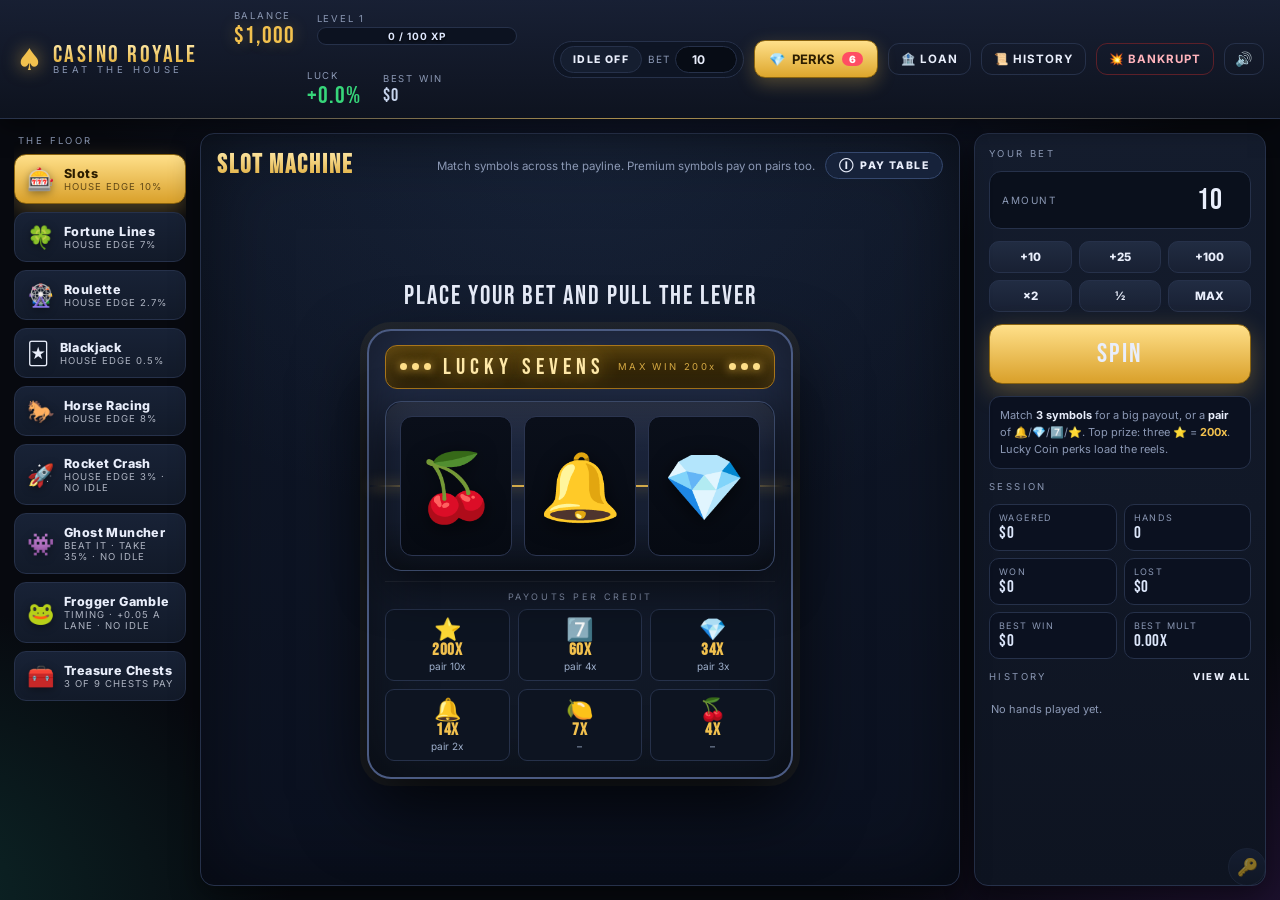
==== index.html @ 991e943c "Update index.html" ====
<!DOCTYPE html>
<html>
<meta charset="utf-8">
<title>Perchance</title>
<meta name="viewport" content="width=device-width, initial-scale=1">
<meta name="robots" content="noindex, nofollow" />

<meta name="referrer" content="no-referrer"/>
<meta id="colorSchemeMetaTagToPreventWhiteFlash75847" name="color-scheme" content="light dark"/>
<style>/*! normalize.css v3.0.3 | MIT License | github.com/necolas/normalize.css */html{font-family:sans-serif;-ms-text-size-adjust:100%;-webkit-text-size-adjust:100%}body{margin:0}article,aside,details,figcaption,figure,footer,header,hgroup,main,menu,nav,section{display:block}audio,canvas,progress,video{display:inline-block;vertical-align:baseline}audio:not([controls]){display:none;height:0}[hidden]{display:none!important}template{display:none}a{background-color:transparent}a:active,a:hover{outline:0}abbr[title]{border-bottom:1px dotted}b,strong{font-weight:700}dfn{font-style:italic}h1{font-size:2em;margin:.67em 0}mark{background:#ff0;color:#000}small{font-size:80%}sub,sup{font-size:75%;line-height:0;position:relative;vertical-align:baseline}sup{top:-.5em}sub{bottom:-.25em}img{border:0}svg:not(:root){overflow:hidden}figure{margin:1em 40px}hr{box-sizing:content-box;height:0}pre{overflow:auto}code,kbd,pre,samp{font-family:monospace,monospace;font-size:1em}button:not([disabled]),input:not([disabled]),optgroup:not([disabled]),select:not([disabled]),textarea:not([disabled]){color:inherit}button,input,optgroup,select,textarea{font:inherit;margin:0}button{overflow:visible}button,select{text-transform:none}button,html input[type=button],input[type=reset],input[type=submit]{-webkit-appearance:button;cursor:pointer}button[disabled],html input[disabled]{cursor:default}button::-moz-focus-inner,input::-moz-focus-inner{border:0;padding:0}input{line-height:normal}input[type=checkbox],input[type=radio]{box-sizing:border-box;padding:0}input[type=number]::-webkit-inner-spin-button,input[type=number]::-webkit-outer-spin-button{height:auto}input[type=search]{-webkit-appearance:textfield;box-sizing:content-box}input[type=search]::-webkit-search-cancel-button,input[type=search]::-webkit-search-decoration{-webkit-appearance:none}fieldset{border:1px solid #c0c0c0;margin:0 2px;padding:.35em .625em .75em}legend{border:0;padding:0}textarea{overflow:auto}optgroup{font-weight:700}table{border-collapse:collapse;border-spacing:0}td,th{padding:0}</style>
<script>window.PERCH={},window.PERCH.isServedOnPerchanceSubdomain=/^https:\/\/[a-z0-9]+\.perchance\.org$/.test(window.location.origin),document.__perchanceInternal={},document.__perchanceInternal.perchanceErrorString="",window.PERCH.parseNotjsData=function(text){return JSON.parse(text[0]==="{"||text[0]==="["?text:decodeURI(text))};</script>
<script>(function(){var cap=window.__consoleCapture75847={entries:[],seq:0};try{(document.__perchanceInternal=document.__perchanceInternal||{}).consoleCapture=cap}catch{}function fmt(a){try{return typeof a=="string"?a:a instanceof Error?a.message+(a.stack?`
`+String(a.stack).split(`
`).slice(1,3).join(`
`):""):JSON.stringify(a)}catch{try{return String(a)}catch{return"[unprintable]"}}}function push(kind,args){try{var s=Array.prototype.map.call(args,fmt).join(" ");cap.entries.push({n:++cap.seq,k:kind,s:s.slice(0,600)}),cap.entries.length>100&&cap.entries.shift()}catch{}}["log","warn","error"].forEach(function(k){var orig=console[k];console[k]=function(){return push(k,arguments),orig&&orig.apply(console,arguments)}}),window.addEventListener("error",function(e){push("uncaught",[(e.message||"error")+(e.filename?"  ("+e.filename.split("/").pop()+":"+e.lineno+")":"")])}),window.addEventListener("unhandledrejection",function(e){push("unhandledrejection",[e.reason&&(e.reason.message||e.reason)||"unknown"])})})();</script>
<script>PERCH.withExportDebug83748=!0,window.location.hash.includes("__withExportDebug83748")&&(PERCH.withExportDebug83748=!1);</script>
<script>{const PERCH=window.PERCH;if(window.addEventListener("load",function(){PERCH.windowOnLoadAlreadyFired=!0}),PERCH.ignorePerchanceErrors=!1,window.generatorName="casino-royale",window.generatorPublicId="11700a0b86f68c24997cf5c320e69676",window.generatorLastEditTime=+"1789365227753",window.generatorIsUnsaved=!1,PERCH.parentWindow=window.parent,PERCH.parentWindow||(PERCH.parentWindow={postMessage:function(){}}),PERCH.parentDataReloadMarkerKey=`__perchanceInternal_parentDataReload_${window.generatorName}`,PERCH.storeParentDataReloadMarker=function(){try{return sessionStorage.setItem(PERCH.parentDataReloadMarkerKey,String(Date.now())),sessionStorage.getItem(PERCH.parentDataReloadMarkerKey)!==null}catch(error){return console.warn("Unable to persist Perchance's parent-data reload mode in sessionStorage.",error),!1}},PERCH.hasParentDataReloadMarker=function(){try{return sessionStorage.getItem(PERCH.parentDataReloadMarkerKey)!==null}catch(error){return console.warn("Unable to read Perchance's parent-data reload mode from sessionStorage.",error),!1}},PERCH.clearParentDataReloadMarker=function(){try{sessionStorage.removeItem(PERCH.parentDataReloadMarkerKey)}catch(error){console.warn("Unable to clear Perchance's parent-data reload mode from sessionStorage.",error)}},PERCH.isAgentVessel=new URLSearchParams(window.location.search).get("__agentVessel")==="1",PERCH.isAgentVessel){try{document.documentElement.style.background="#000"}catch{}try{window.moduleSpace=window.moduleSpace||{}}catch{}}let parentDataRequestedByUrl=new URLSearchParams(window.location.search).getAll("__initWithDataFromParentWindow").some(value=>/^[1-9]/.test(value)),navigationEntry=typeof performance.getEntriesByType=="function"?performance.getEntriesByType("navigation")[0]:null,isReloadNavigation=navigationEntry?navigationEntry.type==="reload":!!(performance.navigation&&performance.navigation.type===1),parentDataRequestedByReload=!parentDataRequestedByUrl&&isReloadNavigation&&PERCH.hasParentDataReloadMarker();PERCH.initWithDataFromParentWindow=parentDataRequestedByUrl||parentDataRequestedByReload,PERCH.parentDataReloadMarkerWasStored=parentDataRequestedByUrl?PERCH.storeParentDataReloadMarker():parentDataRequestedByReload,!PERCH.initWithDataFromParentWindow&&!PERCH.isAgentVessel&&PERCH.clearParentDataReloadMarker()}</script>
<script>PERCH.src=function(){const PERCH2=window.PERCH,CDN_BASE="https://user.uploads.dev/file/",KEY_REGEX=/^[0-9a-f]{32}\.[a-z0-9]{1,20}$/,state={manifest:{},hasPending:!1,shimsInstalled:!1,importMapInjected:!1};let pendingRequestCounter=0;const pendingWaiters=new Map;function swContainer(){return"serviceWorker"in navigator?navigator.serviceWorker:null}function swController(){const c=swContainer();return c?c.controller:null}function resolveSrcPath(urlish){if(!urlish)return null;let url;try{url=new URL(String(urlish),document.baseURI)}catch{return null}if(url.origin!=="https://perchance.org"&&url.origin!==window.location.origin||!url.pathname.startsWith("/src/")||url.pathname.length<=5)return null;try{return decodeURIComponent(url.pathname.slice(5))}catch{return null}}function cdnUrlFor(path){const entry=state.manifest[path];return entry&&typeof entry.key=="string"&&KEY_REGEX.test(entry.key)?CDN_BASE+entry.key:null}function shimRewrite(urlish){if(swController())return null;const path=resolveSrcPath(urlish);return path?cdnUrlFor(path):null}function pushStateToSw(){const controller=swController();if(controller)try{controller.postMessage({__perchanceSrc:!0,type:"state",manifest:state.manifest,hasPending:state.hasPending})}catch{}}swContainer()&&swContainer().addEventListener("message",async function(event){const data=event.data;if(!(!data||data.__perchanceSrc!==!0||!event.ports||!event.ports[0])){if(data.type==="src-state-request")srcDbg("stateReq",{hp:state.hasPending,n:Object.keys(state.manifest).length}),event.ports[0].postMessage({manifest:state.manifest,hasPending:state.hasPending});else if(data.type==="src-file-request"){srcDbg("fileReq",{path:String(data.path).slice(0,30),hp:state.hasPending});const answer=await requestPendingFileFromEditor(data.path);answer&&answer.found&&answer.buffer instanceof ArrayBuffer?event.ports[0].postMessage({found:!0,body:answer.buffer},[answer.buffer]):event.ports[0].postMessage({found:!1,deleted:!!(answer&&answer.deleted)})}}});function requestPendingFileFromEditor(path){return!state.hasPending||!PERCH2.isServedOnPerchanceSubdomain?Promise.resolve(null):new Promise(function(resolve){const requestId=++pendingRequestCounter;pendingWaiters.set(requestId,resolve),setTimeout(function(){pendingWaiters.has(requestId)&&(pendingWaiters.delete(requestId),resolve(null))},4500),PERCH2.parentWindow.postMessage({type:"srcPendingFileRequest",requestId,path},"https://perchance.org")})}window.addEventListener("message",function(e){if(e.source!==PERCH2.parentWindow||e.origin!=="https://perchance.org"||!e.data||e.data.type!=="srcPendingFileResponse")return;const waiter=pendingWaiters.get(e.data.requestId);waiter&&(pendingWaiters.delete(e.data.requestId),waiter(e.data))});function injectImportMap(){if(!(state.importMapInjected||!Object.keys(state.manifest).length))try{const imports={};for(const path of Object.keys(state.manifest)){const cdn=cdnUrlFor(path);cdn&&(imports["src/"+path]=cdn,imports[new URL("src/"+path,document.baseURI).href]=cdn,imports[window.location.origin+"/src/"+path]=cdn)}const script=document.createElement("script");script.type="importmap",script.textContent=JSON.stringify({imports}),(document.head||document.documentElement).appendChild(script),state.importMapInjected=!0}catch(e){console.warn("src import map injection failed:",e)}}function installShims(){if(state.shimsInstalled)return;state.shimsInstalled=!0;const originalFetch=window.fetch;window.fetch=function(input,init){try{const url=typeof input=="string"||input instanceof URL?String(input):input&&input.url,rewritten=shimRewrite(url);rewritten&&(input=typeof input=="string"||input instanceof URL?rewritten:new Request(rewritten,input))}catch{}return originalFetch.call(this,input,init)};const originalXhrOpen=XMLHttpRequest.prototype.open;XMLHttpRequest.prototype.open=function(method,url){try{const rewritten=shimRewrite(url);rewritten&&(arguments[1]=rewritten)}catch{}return originalXhrOpen.apply(this,arguments)};const urlProps=[[window.HTMLScriptElement,"src"],[window.HTMLImageElement,"src"],[window.HTMLLinkElement,"href"],[window.HTMLMediaElement,"src"],[window.HTMLSourceElement,"src"],[window.HTMLTrackElement,"src"]];for(const[Ctor,prop]of urlProps)if(Ctor)try{const desc=Object.getOwnPropertyDescriptor(Ctor.prototype,prop);if(!desc||!desc.set)continue;Object.defineProperty(Ctor.prototype,prop,{get:desc.get,set:function(value){try{const rewritten=shimRewrite(value);rewritten&&(value=rewritten)}catch{}return desc.set.call(this,value)},configurable:!0,enumerable:desc.enumerable})}catch{}const originalSetAttribute=Element.prototype.setAttribute;Element.prototype.setAttribute=function(name,value){try{const lower=String(name).toLowerCase();if(lower==="src"||lower==="href"||lower==="srcset"){const rewritten=shimRewrite(value);rewritten&&(value=rewritten)}}catch{}return originalSetAttribute.call(this,name,value)}}function rewriteTreeIfNoSw(rootEl){if(!(!rootEl||swController())&&Object.keys(state.manifest).length)try{for(const el of rootEl.querySelectorAll("[src], [href]"))for(const attrName of["src","href"]){const value=el.getAttribute(attrName);if(!value)continue;const path=resolveSrcPath(value);if(!path)continue;const cdn=cdnUrlFor(path);cdn&&el.setAttribute(attrName,cdn)}}catch(e){console.warn("src attribute rewrite failed:",e)}}let registrationPromise=null;function ensureServiceWorker(timeoutMs){if(!swContainer()||!PERCH2.isServedOnPerchanceSubdomain)return Promise.resolve(!1);if(swController())return pushStateToSw(),Promise.resolve(!0);if(!registrationPromise){const tryRegister=function(attempt){return navigator.serviceWorker.register(window.location.origin+"/lib/serviceWorker.js",{scope:window.location.origin+"/"}).catch(function(e){return console.warn("src service worker registration failed (attempt "+(attempt+1)+"):",e),attempt>=4?(registrationPromise=null,null):new Promise(function(r){setTimeout(r,500*Math.pow(2,attempt))}).then(function(){return tryRegister(attempt+1)})})};registrationPromise=tryRegister(0)}return new Promise(function(resolve){let done=!1;const finish=function(ok){done||(done=!0,ok?pushStateToSw():scheduleReloadForSwControlIfNeeded(),resolve(ok))};setTimeout(function(){finish(!!swController())},timeoutMs||2500),navigator.serviceWorker.addEventListener("controllerchange",function(){finish(!!swController())}),registrationPromise.then(function(registration){if(!registration)return finish(!1);swController()&&finish(!0)})})}function scheduleReloadForSwControlIfNeeded(){!state.hasPending||!swContainer()||navigator.serviceWorker.ready.then(function(registration){setTimeout(function(){if(!(!registration||!registration.active||swController()||!state.hasPending)){try{if(sessionStorage.__srcSwCtrlReloadDone==="1")return;sessionStorage.__srcSwCtrlReloadDone="1"}catch{return}window.location.reload()}},1500)}).catch(function(){})}function srcDbg(k,v){try{const pi=document.__perchanceInternal=document.__perchanceInternal||{};(pi.srcTrace=pi.srcTrace||[]).push([k,v,Date.now()%1e5]),pi.srcTrace.length>30&&pi.srcTrace.shift()}catch{}}function setState(manifest,hasPending){srcDbg("setState",{hp:hasPending===!0,n:Object.keys(manifest||{}).length,ctrl:!!swController()}),state.manifest=manifest&&typeof manifest=="object"&&!Array.isArray(manifest)?manifest:{},state.hasPending=hasPending===!0,pushStateToSw()}function isActive(){return Object.keys(state.manifest).length>0||state.hasPending}return{setState,isActive,resolveSrcPath,ensureServiceWorker,installShims,injectImportMap,rewriteTreeIfNoSw,pushStateToSw}}();</script>
<script>try{window.localStorage.testIfWeCanReadLocalStorageWithoutDOMError}catch{console.debug("localStorage is disallowed. Adding a 'dummy' polyfill."),Object.defineProperty(window,"localStorage",{value:new Proxy({},{set:(t,k,v)=>t[k]=String(v)})})}</script>
<script>{let inIframe2=function(){try{return window.self!==window.top}catch{return!0}};var inIframe=inIframe2;let localToken="LOCAL";navigator.webdriver&&window.location.href.includes("allow_direct_iframe_view")&&(localToken="LOCAL"),!inIframe2()&&localToken!=="LOCAL"&&(window.location.href="https://perchance.org/casino-royale"+window.location.search)}</script>
<script>Array.prototype.at||(Array.prototype.at=function(relativeIndex){let i=relativeIndex>=0?relativeIndex:this.length+relativeIndex;return this[i]});</script>
<script>{let needsFix=!1;if(console.debug({toString:function(){return needsFix=!0,""}}),needsFix){let createProtectiveProxy2=function(obj){return typeof obj!="object"||obj===null?obj:new Proxy(obj,{get:function(target,prop){if(!(prop==="toString"||prop===Symbol.toPrimitive))return target[prop]}})};var createProtectiveProxy=createProtectiveProxy2;["log","warn","debug","error"].forEach(function(method){const original=console[method].bind(console);console[method]=function(...args){for(let i=0;i<args.length;i++)args[i]=createProtectiveProxy2(args[i]);original(...args)}}),console.debug("Fixed safari log/toString bug.")}}</script>
<script>if(window.location.host.endsWith(".perchance.org")){const enableBlocking=Date.now()-window.generatorLastEditTime>3e5;let spamHostnames=[];setTimeout(async()=>{spamHostnames=await fetch("https://perchance.org/api/securityData").then(r=>r.json()).then(data=>data.spamHostnames)},1e3*5),document.addEventListener("click",function(e){if(enableBlocking)try{const anchor=e.target.closest("a");if(anchor){const clickedHostname=new URL(anchor.getAttribute("href")).hostname;spamHostnames.some(h=>clickedHostname===h||clickedHostname.endsWith("."+h))&&e.preventDefault()}}catch{}})}</script>
<style>html{margin:0;padding:0;width:100%;height:100%;box-sizing:border-box}*,*:before,*:after{box-sizing:inherit}body{margin:0;padding:0;text-align:center}hidden{position:fixed;top:-14000px;left:-14000px}body ul,body ol{text-align:left}</style>
<script id="preloaded-generator-data" type="notjs">{"name":"casino-royale","modelText":"$meta\n  title = Casino Royale — Slots, Roulette, Blackjack, Horses, Crash, Arcade, Frogger & Chests\n  description = Start with 1000 dollars and try to beat the house across nine machines: slot machines, roulette, blackjack, horse racing, rocket crash, an arcade maze where skill pays off, a frog who has to judge real traffic one lane at a time, and a nine-chest treasure gamble. Level up, buy stacking perks, toggle idle auto-play, take a 1-hour loan when you go broke, or hit BANKRUPT to see the full story of your run.\n  image = https://user.uploads.dev/file/d2bbf4745d7c2d084a482e69bdb94700.jpg\n  tags = casino, gambling, slots, roulette, blackjack, horse racing, crash, arcade, pac-man, frogger, timing, treasure chest, idle, incremental, perks, leveling, game\n  header\n    mode = minimal\n\n// ---- tunables (the JS reads these off root) ----\nstartingMoney = 1000\nloanMinutes = 60\nloanInterest = 0.25\nloanBase = 1200\nloanPerLevel = 250\nidleDefaultBet = 10\nidleXpMult = 3\nfroggerBlockSec = 1.8\nxpBase = 100\nxpRate = 0.1\n// XP needed for level L is xpBase * L^xpExp, then multiplied by xpTierSpike once for\n// every completed block of xpTierSize levels. So levelling is smooth inside a tier and\n// then hits a hard wall at the start of each new tier (levels 11, 21, 31, ... with the\n// defaults, where the requirement doubles) -- milestone walls that stop the run-away\n// level snowball you get from a big bankroll and big bets.\nxpExp = 1.3\nxpTierSize = 10\nxpTierSpike = 2\nlevelLuck = 0.002\nlevelReward = 50\n\n// treasure chest payouts. Nine chests: four pay (chestHigh/chestGem/chestMid/\n// chestLow), one is a Lucky Star that grants a second pick, four are traps.\n// The star is worth the average chest, so the table returns\n// (high + gem + mid + low) * (9/8) / 9. Defaults: (10+3+2+1) -> 200%.\nchestHigh = 10\nchestGem = 3\nchestMid = 2\nchestLow = 1\n\n// roulette table limit: the most you may stake on one spin is\n// rouletteMaxBetBase * level^rouletteMaxBetExp, so your limit widens as you level.\n// Defaults: level 1 -> $400, level 10 -> ~$8.9k, level 30 -> ~$39k, level 60 -> ~$100k.\nrouletteMaxBetBase = 400\nrouletteMaxBetExp = 1.35\n\n// ---- flavour text ----\nwinFlavor\n  The house is feeling generous.\n  Chips rain down on the felt.\n  The pit boss glares at you.\n  Beginner's luck. Probably.\n  Somewhere, a whale is jealous.\n  You hear the faint clink of coins.\n  The odds blinked first.\n\nloseFlavor\n  The house collects. Again.\n  So close. So very close.\n  The dealer does not smile.\n  The felt drinks your chips.\n  Variance is a cruel mistress.\n  Maybe the next one.\n\nbankruptFlavor\n  The cage is empty. You are out of chips.\n  Down to the felt.\n  The lights feel a little dimmer now.\n  Every gambler meets the floor eventually.\n\nloanFlavor\n  The man in the suit smiles. That's never good.\n  Money now. Consequences later.\n  A clock starts ticking somewhere.\n  The house extends a very sharp hand.\n\nreportJokes\n  The carpet has a permanent impression of your shoes.\n  The cocktail waitress started charging you rent.\n  Somewhere, a mathematician is quietly weeping at your technique.\n  You have officially spent more time here than at your job.\n  The ATM knows you by first name now.\n  You are one hot streak away from a comeback. Statistically, you are also one hot streak away from a bus ticket home.\n  The house would like to offer you a loyalty card. And a therapist.\n  A security guard has started referring to you as \"the regular\".\n  Your chair has been declared a historical landmark.\n  The slot machine dedicated a small plaque to you.\n  You have contributed generously to the house's new fountain.\n  Free drinks remain free. Everything else did not.\n  The dealer has begun finishing your sentences.\n  You have discovered the true meaning of \"one more spin\".\n  Your bank called. Just to check you are still alive.\n  Somewhere a casino executive just bought a boat. You helped.\n  The reels dream about you. Not fondly.\n\nhorseNames\n  Thunderbolt\n  Night Rambler\n  Lucky Star\n  Iron Hoof\n  Velvet Thunder\n  Dust Devil\n  Copper Cannon\n  Silver Sleet\n  Bishop's Bet\n  All In Alice\n  Double Down\n  Last Chip\n  Rocket Fuel\n  House Special\n  Second Loan\n  Neigh-Sayer\n  Gold Karat\n  Margin Call\n  Quick Silver\n  Bold Gambit\n  Lucky Ace\n  Red Streak\n  Blue Chip\n  Dark Horse\n  Fast Lane\n  Royal Flush\n  Wild Card\n","outputTemplate":"\u003clink rel=\"preconnect\" href=\"https://fonts.googleapis.com\">\n\u003clink rel=\"preconnect\" href=\"https://fonts.gstatic.com\" crossorigin>\n\u003clink href=\"https://fonts.googleapis.com/css2?family=Bebas+Neue&family=Inter:wght@400;500;600;700;900&display=swap\" rel=\"stylesheet\">\n\u003clink rel=\"stylesheet\" href=\"styles.css\">\n\n\u003cdiv id=\"app\">\n  \u003cheader id=\"topbar\">\n    \u003cdiv class=\"brand\">\n      \u003cspan class=\"brand-suit\">&#9824;\u003c/span>\n      \u003cdiv class=\"brand-text\">\n        \u003cdiv class=\"brand-name\">CASINO ROYALE\u003c/div>\n        \u003cdiv class=\"brand-sub\">beat the house\u003c/div>\n      \u003c/div>\n    \u003c/div>\n\n    \u003cdiv class=\"tstats\">\n      \u003cdiv class=\"tstat\">\n        \u003cdiv class=\"tstat-label\">Balance\u003c/div>\n        \u003cdiv class=\"tstat-value money\" id=\"moneyEl\">0\u003c/div>\n      \u003c/div>\n      \u003cdiv class=\"tstat wide\">\n        \u003cdiv class=\"tstat-label\">Level \u003cspan id=\"levelEl\">1\u003c/span>\u003cspan class=\"tier-tag\" id=\"tierEl\" hidden>\u003c/span>\u003c/div>\n        \u003cdiv class=\"xpbar\">\u003cdiv class=\"xpfill\" id=\"xpFillEl\">\u003c/div>\u003cspan class=\"xptext\" id=\"xpTextEl\">0 / 0\u003c/span>\u003c/div>\n      \u003c/div>\n      \u003cdiv class=\"tstat\">\n        \u003cdiv class=\"tstat-label\">Luck\u003c/div>\n        \u003cdiv class=\"tstat-value luck\" id=\"luckEl\">+0.0%\u003c/div>\n      \u003c/div>\n      \u003cdiv class=\"tstat\">\n        \u003cdiv class=\"tstat-label\">Best Win\u003c/div>\n        \u003cdiv class=\"tstat-value small\" id=\"bestWinEl\">0\u003c/div>\n      \u003c/div>\n    \u003c/div>\n\n    \u003cdiv class=\"ttools\">\n      \u003cdiv class=\"idlebox\" id=\"idleBox\">\n        \u003cbutton id=\"idleToggleBtn\" class=\"pill\" type=\"button\">IDLE OFF\u003c/button>\n        \u003clabel class=\"idlebet\">\n          \u003cspan>Bet\u003c/span>\n          \u003cinput id=\"idleBetInput\" type=\"number\" min=\"1\" step=\"1\" value=\"10\">\n        \u003c/label>\n      \u003c/div>\n      \u003cbutton id=\"perkShopBtn\" class=\"btn gold shopbtn\" type=\"button\">\n        \u003cspan class=\"shopicon\">&#128142;\u003c/span> PERKS \u003cspan class=\"badge\" id=\"perkBadge\">0\u003c/span>\n      \u003c/button>\n      \u003cbutton id=\"loanBtn\" class=\"btn ghost toolbtn\" type=\"button\">&#127974; LOAN\u003c/button>\n      \u003cbutton id=\"historyBtn\" class=\"btn ghost toolbtn\" type=\"button\">&#128220; HISTORY\u003c/button>\n      \u003cbutton id=\"bankruptBtn\" class=\"btn ghost toolbtn danger\" type=\"button\">&#128165; BANKRUPT\u003c/button>\n      \u003cbutton id=\"soundBtn\" class=\"btn ghost toolbtn soundbtn\" type=\"button\" title=\"Sound on\" aria-label=\"Mute sound\">&#128266;\u003c/button>\n    \u003c/div>\n  \u003c/header>\n\n  \u003cdiv id=\"loanBar\" class=\"loanbar\" hidden>\n    \u003cdiv class=\"loan-left\">\n      \u003cspan class=\"loan-tag\">LOAN\u003c/span>\n      \u003cspan id=\"loanText\">repay\u003c/span>\n    \u003c/div>\n    \u003cdiv class=\"loan-right\">\n      \u003cspan class=\"loan-clock\" id=\"loanClock\">60:00\u003c/span>\n      \u003cdiv class=\"loan-progress\">\u003cdiv class=\"loan-fill\" id=\"loanFill\">\u003c/div>\u003c/div>\n    \u003c/div>\n  \u003c/div>\n\n  \u003cmain id=\"layout\">\n    \u003cnav id=\"machineNav\" aria-label=\"Machines\">\u003c/nav>\n    \u003csection id=\"stage\">\u003c/section>\n    \u003caside id=\"betPanel\">\u003c/aside>\n  \u003c/main>\n\u003c/div>\n\n\u003cdiv id=\"cheatBox\">\n  \u003cdiv id=\"cheatPanel\" class=\"cheat-panel\" hidden>\n    \u003cinput id=\"cheatInput\" class=\"cheat-input\" type=\"text\" placeholder=\"enter code…\" autocomplete=\"off\" spellcheck=\"false\">\n  \u003c/div>\n  \u003cbutton id=\"cheatBtn\" class=\"cheat-btn\" type=\"button\" title=\"Code entry\" aria-label=\"Enter a code\">&#128273;\u003c/button>\n\u003c/div>\n\n\u003cdiv id=\"toastLayer\">\u003c/div>\n\u003cdiv id=\"fxLayer\">\u003c/div>\n\u003cdiv id=\"modalLayer\" hidden>\u003c/div>\n\n\u003cscript type=\"module\" src=\"main.js\">\u003c/script>\n","imports":[],"isPrivate":false,"srcManifest":{"perks.js":{"key":"fa201db70ac49cd870e737ed3491d37d.js","size":3651},"games/index.js":{"key":"06cd72242eb982a49e82d881baee2cdc.js","size":508},"games/slots-multi-math.js":{"key":"ef4f1d80fefbaa13a1adce3e85a0cc27.js","size":5651},"audio.js":{"key":"b402fc7b5f1e763c9b38a54ca4252e5e.js","size":10018},"styles.css":{"key":"2a6d95f7145b16a0957a69d37b2dad93.css","size":75532},"state.js":{"key":"eedeb7e04cd11bd455f259057ecb9a0e.js","size":9955},"ui.js":{"key":"81c5a134edf31d3c526931b0859112e5.js","size":8680},"games/common.js":{"key":"60f96b60b45117f3cd66590cfa065374.js","size":4138},"games/slots.js":{"key":"8ad58a45ed75c023e882cbf02d5618a4.js","size":15270},"games/roulette.js":{"key":"d4df0dbb6715d364824cbd16a858531c.js","size":25103},"games/blackjack.js":{"key":"fd9ed693d63e65202e707a36f941296d.js","size":18393},"games/horse.js":{"key":"2d176f4f83da165f872460d2fa33e8cf.js","size":16151},"games/crash.js":{"key":"a503673d10025d5f9150a950e96e0d08.js","size":13344},"main.js":{"key":"dca501c68e1ca767a2960bd516835ada.js","size":50951},"README.md":{"key":"4e5d08c5891056fe850585a42d88da3b.txt","size":48837},"games/slots-multi.js":{"key":"952733aca7d474b137c0da02609fee7d.js","size":28312},"games/arcade.js":{"key":"50bfb28175842f7b3db02e8db5df5118.js","size":35657},"games/chest.js":{"key":"f650a806c69ccf04c615180099494225.js","size":13134},"games/frogger-math.js":{"key":"8193688741d7e91f36f72ae516008197.js","size":11575},"games/frogger.js":{"key":"9f61a464e3d64b139a3c61a93f10a2a8.js","size":42098},"games/infocard.js":{"key":"a9aa2f4df7aac8b1ff818915f6c23cf1.js","size":4338}}}</script>
<script id="imported-generators" type="notjs">[]</script>
<script id="imported-generator-names" type="notjs">[]</script>
<script id="this-html-server-render-time" type="notjs">1789365269782</script>
<meta id="perch-embed-flags" data-nlp-preload="0">
<script>{function getNlpCompromiseSourceText(){let sourceScript=document.getElementById(nlpCompromiseSourceScriptId);if(sourceScript){let sourceText2=decodeURIComponent(sourceScript.textContent);return sourceScript.textContent="",sourceScript.remove(),sourceText2}if(preloadedNlpSourceText!==null)return preloadedNlpSourceText;let xhr=new XMLHttpRequest;if(xhr.open("GET",nlpCompromiseLibUrl,!1),xhr.send(),xhr.status!==200)throw new Error(`Failed to load the language library needed by this modifier (HTTP ${xhr.status}) - check your network connection and try again.`);return xhr.responseText}function ensureNlpCompromiseLoaded(){if(loadedNlpCompromise)return loadedNlpCompromise;let previousWindowNlp=window.nlp,shouldRestorePreviousWindowNlp=previousWindowNlp!==void 0;try{let sourceText=getNlpCompromiseSourceText();return eval(sourceText+`
//# sourceURL=https://perchance.org/lib/compromise-11.12.4.min.js`),loadedNlpCompromise=window.nlp,PERCH.nlpCompromise=loadedNlpCompromise,preloadedNlpSourceText=null,loadedNlpCompromise}finally{shouldRestorePreviousWindowNlp?window.nlp=previousWindowNlp:delete window.nlp}}const PERCH=window.PERCH,nlpCompromiseSourceScriptId="perch-lazy-lib-compromise-11-12-4-source",nlpCompromiseLibUrl="https://perchance.org/lib/compromise-11.12.4.min.js";let loadedNlpCompromise,preloadedNlpSourceText=null;PERCH.nlpCompromise=function(...args){return ensureNlpCompromiseLoaded()(...args)},window.addEventListener("load",function(){let flagsEl=document.getElementById("perch-embed-flags");!flagsEl||flagsEl.getAttribute("data-nlp-preload")!=="1"||loadedNlpCompromise||document.getElementById(nlpCompromiseSourceScriptId)||setTimeout(function(){loadedNlpCompromise||preloadedNlpSourceText!==null||fetch(nlpCompromiseLibUrl).then(r=>r.ok?r.text():null).then(function(text){text&&!loadedNlpCompromise&&(preloadedNlpSourceText=text)}).catch(function(){})},250)})}</script>
<script>PERCH.AvsAnSimple=function(root){var dict="2h.#2.a;i;&1.N;*4.a;e;i;o;/9.a;e;h1.o.i;l1./;n1.o.o;r1.e.s1./;01.8;12.1a;01.0;12.8;9;2.31.7;4.5.6.7.8.9.8a;0a.0;1;2;3;4;5;6;7;8;9;11; .22; .–.31; .42; .–.55; .,.h.k.m.62; .k.72; .–.82; .,.92; .–.8;<2.m1.d;o;=1.=1.E;@;A6;A1;A1.S;i1;r1;o.m1;a1;r1; .n1;d1;a1;l1;u1;c1.i1.a1.n;s1;t1;u1;r1;i1;a1;s.t1;h1;l1;e1;t1;e1.s;B2.h2.a1.i1;r1;a.á;o1.r1.d1. ;C3.a1.i1.s1.s.h4.a2.i1.s1;e.o1.i;l1.á;r1.o1.í;u2.i;r1.r1.a;o1.n1.g1.j;D7.a1.o1.q;i2.n1.a1.s;o1.t;u1.a1.l1.c;á1. ;ò;ù;ư;E7;U1;R.b1;o1;l1;i.m1;p1;e1;z.n1;a1;m.s1;p5.a1.c;e;h;o;r;u1.l1;o.w1;i.F11. ;,;.;/;0;1;2;3;4;5;6;71.0.8;9;Ae;B.C.D.F.I2.L.R.K.L.M.N.P.Q.R.S.T.B;C1;M.D;E2.C;I;F1;r.H;I3.A1;T.R1. ;U;J;L3.C;N;P;M;O1. ;P1;..R2.A1. ;S;S;T1;S.U2.,;.;X;Y1;V.c;f1.o.h;σ;G7.e1.r1.n1.e;h1.a3.e;i;o;i1.a1.n1.g;o2.f1. ;t1.t1. ;r1.i1.a;w1.a1.r1.r;ú;Hs. ;&;,;.2;A.I.1;2;3;5;7;B1;P.C;D;F;G;H1;I.I6;C.G.N.P.S1.D;T.K1.9;L;M1;..N;O2. ;V;P;R1;T.S1.F.T;V;e2.i1.r;r1.r1.n;o2.n6;d.e1.s;g.k.o2;l.r1;i1.f;v.u1.r;I3;I2;*.I.n1;d1;e1;p1;e1;n1;d2;e1;n1;c1;i.ê.s1;l1;a1;n1;d1;s.J1.i1.a1.o;Ly. ;,;.;1;2;3;4;8;A3. ;P;X;B;C;D;E2. ;D;F1;T.G;H1.D.I1.R;L;M;N;P;R;S1;m.T;U1. ;V1;C.W1.T;Z;^;a1.o1.i1.g;o1.c1.h1.a1;b.p;u1.s1.h1;o.ộ;M15. ;&;,;.1;A1;.1;S./;1;2;3;4;5;6;7;8;Ai;B.C.D.F.G.J.L.M.N.P.R.S.T.V.W.X.Y.Z.B1;S1;T.C;D;E3.P1;S.W;n;F;G;H;I4. ;5;6;T1;M.K;L;M;N;O1.U;P;Q;R;S;T1;R.U2. ;V;V;X;b1.u1.m;f;h;o2.D1.e.U1;..p1.3;s1.c;Ny. ;+;.1.E.4;7;8;:;A3.A1;F.I;S1.L;B;C;D;E3.A;H;S1. ;F1;U.G;H;I7.C.D1. ;K.L.N.O.S.K;L;M1;M.N2.R;T;P1.O1.V1./1.B;R2;J.T.S1;W.T1;L1.D.U1.S;V;W2.A;O1.H;X;Y3.C1.L;P;U;a1.s1.a1.n;t1.h;v;²;×;O5;N1;E.l1;v.n2;c1.e.e1.i;o1;p.u1;i.P1.h2.i1.a;o2.b2;i.o.i;Q1.i1.n1.g1.x;Rz. ;&;,;.1;J./;1;4;6;A3. ;.;F1;T.B1;R.C;D;E3. ;S1.P;U;F;G;H1.S;I2.A;C1. ;J;K;L1;P.M5;1.2.3.5.6.N;O2.H;T2;A.O.P;Q;R1;F.S4;,...?.T.T;U4;B.M.N.S.V;X;c;f1;M1...h2.A;B;ò;S11. ;&;,;.4.E;M;O;T1..3.B;D;M;1;3;4;5;6;8;9;A3. ;8;S2;E.I.B;C3.A1. ;R2.A.U.T;D;E6. ;5;C3;A.O.R.I1.F.O;U;F3;&.H.O1.S.G1;D.H3.2;3;L;I2. ;S1.O.K2.I.Y.L3;A2. ;.;I1. ;O.M3;A1. ;I.U1.R.N5.A.C3.A.B.C.E.F.O.O5. ;A1.I;E;S1;U.V;P7;A7;A.C.D.M.N.R.S.E1. ;I4;C.D.N.R.L1;O.O.U.Y.Q1. ;R;S1;W.T9.A1. ;C;D;F;I;L;M;S;V;U7.B.L.M.N.P.R.S.V;W1.R;X1.M;h1.i1.g1.a1.o;p1.i1.o1;n.t2.B;i1.c1.i;T4.a2.i2.g1.a.s1.c;v1.e1.s;e1.a1.m1.p;u1.i2.l;r;à;Um..1.N1..1.C;/1.1;11. .21.1;L1.T;M1.N;N4.C1.L;D2. .P.K;R1. .a;b2;a.i.d;g1.l;i1.g.l2;i.y.m;no. ;a1.n.b;c;d;e1;s.f;g;h;i2.d;n;j;k;l;m;n;o;p;q;r;s;t;u;v;w;p;r3;a.e.u1.k;s3. ;h;t1;r.t4.h;n;r;t;x;z;í;W2.P1.:4.A1.F;I2.B;N1.H.O1.V;R1.F1.C2.N.U.i1.k1.i1.E1.l1.i;X7;a.e.h.i.o.u.y.Y3.e1.t1.h;p;s;[5.A;E;I;a;e;_2._1.i;e;`3.a;e;i;a7; .m1;a1;r1. .n1;d2; .ě.p1;r1;t.r1;t1;í.u1;s1;s1;i1. .v1;u1;t.d3.a1.s1. ;e2.m1. ;r1. ;i2.c1.h1. ;e1.s1.e2.m;r;e8;c1;o1;n1;o1;m1;i1;a.e1;w.l1;i1;t1;e1;i.m1;p1;e1;z.n1;t1;e1;n1;d.s2;a1. .t4;a1; .e1; .i1;m1;a1;r.r1;u1.t.u1.p1. ;w.f3. ;M;y1.i;h9. ;,;.;C;a1.u1.t1;b.e2.i1.r1;a.r1.m1.a1.n;o4.m2.a1; .m;n8; .b.d.e3; .d.y.g.i.k.v.r1.s1. ;u1.r;r1. ;t1;t1;p1;:.i6;b1;n.e1;r.n2;f2;l1;u1;ê.o1;a.s1;t1;a1;l1;a.r1; .s1; .u.k1.u1. ;l3.c1.d;s1. ;v1.a;ma. ;,;R;b1.a.e1.i1.n;f;p;t1.a.u1.l1.t1.i1.c1.a1.m1.p1.i;×;n6. ;V;W;d1; .t;×;o8;c2;h1;o.u1;p.d1;d1;y.f1; .g1;g1;i.no. ;';,;/;a;b;c1.o;d;e2.i;r;f;g;i;l;m;n;o;r;s;t;u;w;y;z;–;r1;i1;g1;e.t1;r1.s;u1;i.r3. ;&;f;s9.,;?;R;f2.e.o.i1.c1.h;l1. ;p2.3;i1. ;r1.g;v3.a.e.i.t2.A;S;uc; ...b2.e;l;f.k2.a;i;m1;a1. .n3;a3; .n5.a;c;n;s;t;r1;y.e2; .i.i8.c2.o1.r1.p;u1.m;d1;i1.o;g1.n;l1.l;m1;o.n;s1.s;v1.o1;c.r5;a.e.i.l.o.s3. ;h;u1.r2;e.p3;a.e.i.t2.m;t;v.w1.a;xb. ;';,;.;8;b;k;l;m1;a.t;y1. ;y1.l;{1.a;|1.a;£1.8;À;Á;Ä;Å;Æ;É;Ò;Ó;Ö;Ü;à;á;æ;è;é1;t3.a;o;u;í;ö;ü1; .Ā;ā;ī;İ;Ō;ō;œ;Ω;α;ε;ω;ϵ;е;–2.e;i;ℓ;";function fill(node){var kidCount=parseInt(dict,36)||0,offset=kidCount&&kidCount.toString(36).length;node.article=dict[offset]=="."?"a":"an",dict=dict.substr(1+offset);for(var i=0;i<kidCount;i++){var kid=node[dict[0]]={};dict=dict.substr(1),fill(kid)}}return fill(root),{raw:root,query:function(word){var node=root,sI=0,result,c;do c=word[sI++];while(`"‘’“”$'`.indexOf(c)>=0);for(;;){if(result=node.article||result,node=node[c],!node)return result;c=word[sI++]||" "}}}}({});</script>
<script>
{const PERCH2=window.PERCH;let textTransformNames2=[];PERCH2.addNodeMethods=function(node){Object.defineProperty(node,"$odds",{get:PERCH2.$oddsMethod,configurable:!0}),Object.defineProperty(node,"getOdds",{get:PERCH2.$oddsMethod,configurable:!0}),Object.defineProperty(node,"getName",{get:function(){return this.$text},configurable:!0}),Object.defineProperty(node,"getParent",{get:function(){return this.$parent},configurable:!0}),Object.defineProperty(node,"getLength",{get:function(){return this.$children.length},configurable:!0}),Object.defineProperty(node,"getRawListText",{get:function(){return this.$perchanceCode},configurable:!0}),Object.defineProperty(node,"getSelf",{get:function(){return this},configurable:!0}),Object.defineProperty(node,"getPropertyKeys",{get:function(){return this.$valueChildren.slice(0)},configurable:!0}),Object.defineProperty(node,"getPropertyNames",{get:function(){return this.$valueChildren.slice(0)},configurable:!0}),Object.defineProperty(node,"getChildNames",{get:function(){return this.$children.slice(0)},configurable:!0}),Object.defineProperty(node,"getFunctionNames",{get:function(){return this.$functionChildren.slice(0)},configurable:!0}),Object.defineProperty(node,"getAllKeys",{get:function(){return this.$allKeys.slice(0)},configurable:!0}),Object.defineProperty(node,"toString",{value:PERCH2.toStringMethod,configurable:!0}),Object.defineProperty(node,"toLocaleString",{value:function(...args){let result2=String(this.toString());return String(Number(result2))===result2&&(result2=Number(result2)),result2.toLocaleString(...args)},writable:!0,configurable:!0}),Object.defineProperty(node,"evaluateItem",{get:function(){return this.valueOf()},configurable:!0}),Object.defineProperty(node,"selectOne",{get:PERCH2.selectOneMethod,configurable:!0}),Object.defineProperty(node,"selectAll",{get:PERCH2.selectAllMethod,configurable:!0}),Object.defineProperty(node,"selectMany",{value:PERCH2.selectManyMethod,writable:!0,configurable:!0}),Object.defineProperty(node,"selectUnique",{value:PERCH2.selectUniqueMethod,writable:!0,configurable:!0}),Object.defineProperty(node,"joinItems",{value:PERCH2.joinItemsMethod,writable:!0,configurable:!0}),Object.defineProperty(node,"sumItems",{get:function(){return this.selectAll.reduce((a,v)=>a+v.evaluateItem,0)},configurable:!0}),Object.defineProperty(node,"valueOf",{value:PERCH2.valueOfMethod,writable:!0,configurable:!0}),Object.defineProperty(node,"pluralForm",{get:PERCH2.pluralFormMethod,configurable:!0}),Object.defineProperty(node,"singularForm",{get:PERCH2.singularFormMethod,configurable:!0}),Object.defineProperty(node,"pastTense",{get:PERCH2.pastTenseMethod,configurable:!0}),Object.defineProperty(node,"presentTense",{get:PERCH2.presentTenseMethod,configurable:!0}),Object.defineProperty(node,"futureTense",{get:PERCH2.futureTenseMethod,configurable:!0}),Object.defineProperty(node,"negativeForm",{get:PERCH2.negativeFormMethod,configurable:!0}),Object.defineProperty(node,"sentenceCase",{get:PERCH2.sentenceCaseMethod,configurable:!0}),Object.defineProperty(node,"titleCase",{get:PERCH2.titleCaseMethod,configurable:!0}),Object.defineProperty(node,"lowerCase",{get:PERCH2.lowerCaseMethod,configurable:!0}),Object.defineProperty(node,"upperCase",{get:PERCH2.upperCaseMethod,configurable:!0}),Object.defineProperty(node,"replaceText",{value:PERCH2.replaceTextMethod,configurable:!0}),textTransformNames2.length===0&&(textTransformNames2.push("pluralForm"),textTransformNames2.push("singularForm"),textTransformNames2.push("pastTense"),textTransformNames2.push("presentTense"),textTransformNames2.push("futureTense"),textTransformNames2.push("negativeForm"),textTransformNames2.push("sentenceCase"),textTransformNames2.push("titleCase"),textTransformNames2.push("lowerCase"),textTransformNames2.push("upperCase"),textTransformNames2.push("replaceText")),Object.defineProperty(node,"consumableList",{get:PERCH2.consumableListMethod,configurable:!0}),Object.defineProperty(node,"createClone",{get:function(){return PERCH2.duplicatePerchanceNode(this)},configurable:!0})},PERCH2.replaceTextMethod=function(needle,replacement){return needle instanceof RegExp?this.toString().replace(needle,replacement.toString()):this.toString().split(needle.toString()).join(replacement.toString())},PERCH2.consumableListMethod=function(){let thisRef2=this,$outputShouldBeHidden=!1;thisRef2.___$outputShouldBeHidden&&(thisRef2=thisRef2.___proxyTarget,$outputShouldBeHidden=!0);let proxy=new Proxy(thisRef2,{alreadyConsumedItems:new Set,get:function(target2,property){if(property==="selectOne"){let selectedNode=PERCH2.selectOneMethod.bind(proxy)();return selectedNode&&selectedNode.$nodeType&&this.alreadyConsumedItems.add(selectedNode),selectedNode}else return property==="evaluateItem"?PERCH2.valueOfMethod.bind(proxy)():property==="getLength"?Object.keys(target2).includes("getLength")?target2.getLength:target2.$children.length-this.alreadyConsumedItems.size:property==="$alreadyConsumedItems"?this.alreadyConsumedItems:textTransformNames2.includes(property)?proxy.selectOne[property]:property==="getSelf"?proxy:$outputShouldBeHidden&&property==="$output"?void 0:target2[property]}});return proxy},PERCH2.valueOfMethod=function(key){let str=this.toString();return String(Number(str))===str?Number(str):str},PERCH2.selectAllMethod=function(){let $output=this.$output;if($output!==void 0)return[$output];if(this.$nodeType==="value"){let text2=this.$value;if(text2[0]==="{"&&text2[text2.length-1]==="}"){let items=PERCH2.splitUpCurlyOrBlock(text2.substr(1,text2.length-2));if(items)return items;PERCH2.perchanceError("You've called 'selectAll' on something that doesn't appear to be a list?",{declarationLineNumber:this.$declarationLineNumber,moduleName:this.$moduleName,node:this});return}else{PERCH2.perchanceError("You've called 'selectAll' on something that doesn't appear to be a list?",{declarationLineNumber:this.$declarationLineNumber,moduleName:this.$moduleName,node:this});return}}let arr=[];for(let key of this.$children)arr.push(this[key]);return arr.toString=function(){return this.join("")},arr},PERCH2.selectOneMethod=function(){const isConsumableList=!!this.$alreadyConsumedItems;let consumedNodes=new Set;isConsumableList&&(consumedNodes=this.$alreadyConsumedItems);let $output=this.$output;if($output!==void 0)return $output;if(this.$nodeType==="value"){let result2=this.toString();return String(Number(result2))===result2?Number(result2):result2}let textNodes=[],oddsSum=0,oddsArray=[];for(let key of this.$children){let node=this[key];if(!consumedNodes.has(node)){let odds=node.$odds;(odds<0||isNaN(odds))&&PERCH2.perchanceError(`The item on this line has the following odds: <code>${node.$oddsText}</code>. This has resulted in an odds value of <code>${odds}</code>, which is not valid. It should be a positive number.`,{declarationLineNumber:node.$declarationLineNumber,moduleName:node.$moduleName,node}),textNodes.push(node),oddsSum+=odds,oddsArray.push(odds)}}if(textNodes.length===0){if(consumedNodes.size>0)return`(no more items in the consumable '${this.$text}' list)`;{let out=PERCH2.evaluateText(this.$root,this.$parent,this.$text,{declarationLineNumber:this.$declarationLineNumber,moduleName:this.$moduleName,node:this});return window.generatorLastEditTime>1716337636385&&(out=PERCH2.processEscapedCharacters(out)),out}}let oddsSumStopPoint=oddsSum*Math.random(),selectedTextNode=null,oddsSumForChoice=0;for(let i=0;i<textNodes.length;i++)if(oddsSumForChoice+=oddsArray[i],oddsSumForChoice>=oddsSumStopPoint){selectedTextNode=textNodes[i];break}return selectedTextNode===null?(PERCH2.perchanceError(`This shouldn't happen! This may be a problem with the Perchance engine. Please report this bug to <a href='https://lemmy.world/c/perchance'>lemmy.world/c/perchance</a>. A text node couldn't be picked during a random selection in a node's .toString() function. Here's some extra details for the bug report: this.$text=${this.$text}; this.$children=${this.$children.join(",")}; this.$declarationLineNumber=${this.$declarationLineNumber}`,{declarationLineNumber:this.$declarationLineNumber,moduleName:this.$moduleName,node:this}),console.log(this,textNodes),console.error("Returning first text node rather than random one to prevent crashing while debugging."),textNodes[0]):selectedTextNode},PERCH2.toStringMethod=function(opts={}){let $output=this.$output;if($output!==void 0){$output=typeof $output=="number"?$output.toString():$output.toString({keepEscapes:opts.keepEscapes});let result2=PERCH2.evaluateText(this.$root,this.$parent,$output,{declarationLineNumber:this.$declarationLineNumber,moduleName:this.$moduleName,node:this});return opts.keepEscapes?result2:PERCH2.processEscapedCharacters(result2)}if(this.$nodeType==="value"){if(typeof this.$value=="number")return this.$value;{let text2=this.$value;if(this.$alreadyConsumedItems&&text2[0]==="{"&&text2[text2.length-1]==="}"){let items=PERCH2.splitUpCurlyOrBlock(text2.substr(1,text2.length-2));if(items){if(items=items.filter(i=>!this.$alreadyConsumedItems.has(PERCH2.getTextOddsDetails(i).textWithoutOdds||i)),items.length===0)return`(inline consumable list '${this.$key}' has no more items)`;let chosenItem=PERCH2.chooseRandomTextByOdds(this.$root,this.$parent,items,{declarationLineNumber:this.$declarationLineNumber,moduleName:this.$moduleName,node:this});return this.$alreadyConsumedItems.add(chosenItem),opts.keepEscapes?chosenItem:PERCH2.processEscapedCharacters(chosenItem)}}this.$alreadyConsumedItems&&PERCH2.perchanceError(`You tried to make this into a consumable list: <code>${PERCH2.escapeHTMLSpecialChars(this.$key)} = ${PERCH2.escapeHTMLSpecialChars(this.$value)}</code>, but for an inline item to be consumable, it must be of the format <code>a = {b|c|d}</code> and cannot have anything outside of the curly brackets (e.g. you could not make <code>a = {b|c|d}efg</code> consumable).`,{declarationLineNumber:this.$declarationLineNumber,moduleName:this.$moduleName,node:this});let result2=PERCH2.evaluateText(this.$root,this.$parent,this.$value,{declarationLineNumber:this.$declarationLineNumber,moduleName:this.$moduleName,node:this});return opts.keepEscapes?result2:PERCH2.processEscapedCharacters(result2)}}if(this.$children.length===0){let result2=PERCH2.evaluateText(this.$root,this.$parent,this.$text,{declarationLineNumber:this.$declarationLineNumber,moduleName:this.$moduleName,node:this});return opts.keepEscapes?result2:PERCH2.processEscapedCharacters(result2)}if(this.$children.length>0){let child=this.selectOne;if(typeof child=="string")return child;let text2=child.$text,result2=PERCH2.evaluateText(this.$root,child.$parent,text2,{declarationLineNumber:child.$declarationLineNumber,moduleName:child.$moduleName,node:child});return opts.keepEscapes?result2:PERCH2.processEscapedCharacters(result2)}},PERCH2.$oddsMethod=function(){if(this.$oddsText=="1")return 1;if(String(Number(this.$oddsText))===this.$oddsText)return Number(this.$oddsText);if(typeof this.$oddsText!="string")return PERCH2.perchanceError(`This shouldn't happen. This may be a problem with the Perchance engine. Please report this bug to <a href='https://lemmy.world/c/perchance'>lemmy.world/c/perchance</a>. The odds property of this node isn't a string. Here's some extra details for the bug report: this.$text=${PERCH2.escapeHTMLSpecialChars(this.$text)}; this.$children=${PERCH2.escapeHTMLSpecialChars(this.$children.join(","))}; this.$declarationLineNumber=${PERCH2.escapeHTMLSpecialChars(this.$declarationLineNumber)}; this.$oddsText=${PERCH2.escapeHTMLSpecialChars(this.$oddsText)}`,{declarationLineNumber:this.$declarationLineNumber,moduleName:this.$moduleName,node:this}),1;let evaluatedOdds=PERCH2.oddsTextToNumber(this.$root,this.$parent,this.$oddsText,{declarationLineNumber:this.$declarationLineNumber,moduleName:this.$moduleName,node:this});return typeof evaluatedOdds=="number"?evaluatedOdds:(PERCH2.perchanceError(`The '^' character is used to specify how likely an item is of being chosen during a random selection. This line appears to have a '^' character, but the text after that character (<b>${PERCH2.escapeHTMLSpecialChars(this.$oddsText)}</b>) isn't a number, or didn't evaluate to a number. You're allowed to use square and curly bracket expressions to randomly/dynamically determine the odds, but these expressions must evaluate to a number. In this case your odds expression didn't result in a number.`,{declarationLineNumber:this.$declarationLineNumber,moduleName:this.$moduleName,node:this}),1)},PERCH2.joinItemsMethod=function(str){let $output=this.$output;if($output!==void 0)return $output.toString();let arr=[];for(let c of this.$children)arr.push(this[c].getName);return arr.joinItems(str+"")},PERCH2.selectUniqueMethod=function(...a){return this.consumableList.selectMany(...a)},PERCH2.selectManyMethod=function(...a){let num2;if(a.length===1?Array.isArray(a[0])?num2=Number(a[0][Math.floor(Math.random()*a[0].length)]):num2=Number(a[0]):a.length===2?num2=Number(a[0])+Math.round(Math.random()*(a[1]-a[0])):a.length>2&&(num2=Number(a[Math.floor(Math.random()*a.length)])),isNaN(num2)||typeof num2!="number")return a.length===0?PERCH2.perchanceError(`You didn't give the selectMany() function any inputs when you used it on the node with the text "${PERCH2.escapeHTMLSpecialChars(this.$text||this)}". You need to give it at least one input so it knows how long the list/array should be.`,{moduleName:this.$moduleName}):PERCH2.perchanceError(`There's a problem with the inputs that you provided to the "selectMany" function when you used it on the node with the text "${PERCH2.escapeHTMLSpecialChars(this.$text||this)}". You have given it the following input${a.length==1?"":"s"}: <b>${PERCH2.escapeHTMLSpecialChars(a.join("</b>, <b>"))}</b>. ${a.length==1?"This":"These"} input${a.length==1?"":"s"} should be numeric (i.e. ${a.length==1?"it":"they"} should be${a.length==1?" a ":" "} number${a.length==1?"":"s"}).`,{moduleName:this.$moduleName}),["(syntax error)"];let arr=[];for(let i=0;i<num2;i++)arr.push(this.selectOne);return arr.toString=function(){return this.join("")},arr},PERCH2.titleCaseMethod=function(){return this.toString().split(" ").map(s=>s.slice(0,1).toUpperCase()+s.slice(1).toLowerCase()).join(" ")},PERCH2.sentenceCaseMethod=function(){return this.toString().split(/([!?.]+)/g).map(s=>{let i=s.search(/[a-zA-Z]/),a=s.slice(0,i),b=s.slice(i,i+1).toUpperCase(),c=s.slice(i+1);return a+b+c}).join("")},PERCH2.upperCaseMethod=function(){return this.toString().toUpperCase()},PERCH2.lowerCaseMethod=function(){return this.toString().toLowerCase()},function(e,a){typeof require=="function"&&typeof exports=="object"&&typeof module=="object"?module.exports=a():typeof define=="function"&&define.amd?define(function(){return a()}):e.pluralize=a()}(this,function(){var e=[],a=[],i={},r={},s={};function o(e2){return typeof e2=="string"?new RegExp("^"+e2+"$","i"):e2}function t(e2,a2){return e2===a2?a2:e2===e2.toLowerCase()?a2.toLowerCase():e2===e2.toUpperCase()?a2.toUpperCase():e2[0]===e2[0].toUpperCase()?a2.charAt(0).toUpperCase()+a2.substr(1).toLowerCase():a2.toLowerCase()}function n(e2,a2){return e2.replace(a2[0],function(i2,r2){var s2,o2,n2=(s2=a2[1],o2=arguments,s2.replace(/\$(\d{1,2})/g,function(e3,a3){return o2[a3]||""}));return t(i2===""?e2[r2-1]:i2,n2)})}function u(e2,a2,r2){if(!e2.length||i.hasOwnProperty(e2))return a2;for(var s2=r2.length;s2--;){var o2=r2[s2];if(o2[0].test(a2))return n(a2,o2)}return a2}function l(e2,a2,i2){return function(r2){var s2=r2.toLowerCase();return a2.hasOwnProperty(s2)?t(r2,s2):e2.hasOwnProperty(s2)?t(r2,e2[s2]):u(s2,r2,i2)}}function c(e2,a2,i2,r2){return function(r3){var s2=r3.toLowerCase();return!!a2.hasOwnProperty(s2)||!e2.hasOwnProperty(s2)&&u(s2,s2,i2)===s2}}function h(e2,a2,i2){return(i2?a2+" ":"")+(a2===1?h.singular(e2):h.plural(e2))}return h.plural=l(s,r,e),h.isPlural=c(s,r,e),h.singular=l(r,s,a),h.isSingular=c(r,s,a),h.addPluralRule=function(a2,i2){e.push([o(a2),i2])},h.addSingularRule=function(e2,i2){a.push([o(e2),i2])},h.addUncountableRule=function(e2){typeof e2!="string"?(h.addPluralRule(e2,"$0"),h.addSingularRule(e2,"$0")):i[e2.toLowerCase()]=!0},h.addIrregularRule=function(e2,a2){a2=a2.toLowerCase(),e2=e2.toLowerCase(),s[e2]=a2,r[a2]=e2},[["I","we"],["me","us"],["he","they"],["she","they"],["them","them"],["myself","ourselves"],["yourself","yourselves"],["itself","themselves"],["herself","themselves"],["himself","themselves"],["themself","themselves"],["is","are"],["was","were"],["has","have"],["this","these"],["that","those"],["echo","echoes"],["dingo","dingoes"],["volcano","volcanoes"],["tornado","tornadoes"],["torpedo","torpedoes"],["genus","genera"],["viscus","viscera"],["stigma","stigmata"],["stoma","stomata"],["dogma","dogmata"],["lemma","lemmata"],["schema","schemata"],["anathema","anathemata"],["ox","oxen"],["axe","axes"],["die","dice"],["yes","yeses"],["foot","feet"],["eave","eaves"],["goose","geese"],["tooth","teeth"],["quiz","quizzes"],["human","humans"],["proof","proofs"],["carve","carves"],["valve","valves"],["looey","looies"],["thief","thieves"],["groove","grooves"],["pickaxe","pickaxes"],["passerby","passersby"]].forEach(function(e2){return h.addIrregularRule(e2[0],e2[1])}),[[/s?$/i,"s"],[/[^\u0000-\u007F]$/i,"$0"],[/([^aeiou]ese)$/i,"$1"],[/(ax|test)is$/i,"$1es"],[/(alias|[^aou]us|t[lm]as|gas|ris)$/i,"$1es"],[/(e[mn]u)s?$/i,"$1s"],[/([^l]ias|[aeiou]las|[ejzr]as|[iu]am)$/i,"$1"],[/(alumn|syllab|vir|radi|nucle|fung|cact|stimul|termin|bacill|foc|uter|loc|strat)(?:us|i)$/i,"$1i"],[/(alumn|alg|vertebr)(?:a|ae)$/i,"$1ae"],[/(seraph|cherub)(?:im)?$/i,"$1im"],[/(her|at|gr)o$/i,"$1oes"],[/(agend|addend|millenni|dat|extrem|bacteri|desiderat|strat|candelabr|errat|ov|symposi|curricul|automat|quor)(?:a|um)$/i,"$1a"],[/(apheli|hyperbat|periheli|asyndet|noumen|phenomen|criteri|organ|prolegomen|hedr|automat)(?:a|on)$/i,"$1a"],[/sis$/i,"ses"],[/(?:(kni|wi|li)fe|(ar|l|ea|eo|oa|hoo)f)$/i,"$1$2ves"],[/([^aeiouy]|qu)y$/i,"$1ies"],[/([^ch][ieo][ln])ey$/i,"$1ies"],[/(x|ch|ss|sh|zz)$/i,"$1es"],[/(matr|cod|mur|sil|vert|ind|append)(?:ix|ex)$/i,"$1ices"],[/\b((?:tit)?m|l)(?:ice|ouse)$/i,"$1ice"],[/(pe)(?:rson|ople)$/i,"$1ople"],[/(child)(?:ren)?$/i,"$1ren"],[/eaux$/i,"$0"],[/m[ae]n$/i,"men"],["thou","you"]].forEach(function(e2){return h.addPluralRule(e2[0],e2[1])}),[[/s$/i,""],[/(ss)$/i,"$1"],[/(wi|kni|(?:after|half|high|low|mid|non|night|[^\w]|^)li)ves$/i,"$1fe"],[/(ar|(?:wo|[ae])l|[eo][ao])ves$/i,"$1f"],[/ies$/i,"y"],[/(dg|ss|ois|lk|ok|wn|mb|th|ch|ec|oal|is|ck|ix|sser|ts|wb)ies$/i,"$1ie"],[/\b(l|(?:neck|cross|hog|aun)?t|coll|faer|food|gen|goon|group|hipp|junk|vegg|(?:pork)?p|charl|calor|cut)ies$/i,"$1ie"],[/\b(mon|smil)ies$/i,"$1ey"],[/\b((?:tit)?m|l)ice$/i,"$1ouse"],[/(seraph|cherub)im$/i,"$1"],[/(x|ch|ss|sh|zz|tto|go|cho|alias|[^aou]us|t[lm]as|gas|(?:her|at|gr)o|[aeiou]ris)(?:es)?$/i,"$1"],[/(analy|diagno|parenthe|progno|synop|the|empha|cri|ne)(?:sis|ses)$/i,"$1sis"],[/(movie|twelve|abuse|e[mn]u)s$/i,"$1"],[/(test)(?:is|es)$/i,"$1is"],[/(alumn|syllab|vir|radi|nucle|fung|cact|stimul|termin|bacill|foc|uter|loc|strat)(?:us|i)$/i,"$1us"],[/(agend|addend|millenni|dat|extrem|bacteri|desiderat|strat|candelabr|errat|ov|symposi|curricul|quor)a$/i,"$1um"],[/(apheli|hyperbat|periheli|asyndet|noumen|phenomen|criteri|organ|prolegomen|hedr|automat)a$/i,"$1on"],[/(alumn|alg|vertebr)ae$/i,"$1a"],[/(cod|mur|sil|vert|ind)ices$/i,"$1ex"],[/(matr|append)ices$/i,"$1ix"],[/(pe)(rson|ople)$/i,"$1rson"],[/(child)ren$/i,"$1"],[/(eau)x?$/i,"$1"],[/men$/i,"man"]].forEach(function(e2){return h.addSingularRule(e2[0],e2[1])}),["adulthood","advice","agenda","aid","aircraft","alcohol","ammo","analytics","anime","athletics","audio","bison","blood","bream","buffalo","butter","carp","cash","chassis","chess","clothing","cod","commerce","cooperation","corps","debris","diabetes","digestion","elk","energy","equipment","excretion","expertise","firmware","flounder","fun","furniture","gallows","garbage","graffiti","hardware","headquarters","health","herpes","highjinks","homework","housework","information","jeans","justice","kudos","labour","literature","machinery","mackerel","mail","media","mews","moose","music","mud","manga","news","only","personnel","pike","plankton","pliers","police","pollution","premises","rain","research","rice","salmon","scissors","series","sewage","shambles","shrimp","software","staff","swine","tennis","traffic","transportation","trout","tuna","wealth","welfare","whiting","wildebeest","wildlife","you",/pok[eé]mon$/i,/[^aeiou]ese$/i,/deer$/i,/fish$/i,/measles$/i,/o[iu]s$/i,/pox$/i,/sheep$/i].forEach(h.addUncountableRule),h}),PERCH2.pluralize396795627295786=window.pluralize,delete window.pluralize,PERCH2.pluralFormMethod=function(){let input=this.toString();return PERCH2.pluralize396795627295786(input)},PERCH2.singularFormMethod=function(){let input=this.toString();return PERCH2.pluralize396795627295786(input,1)};let nlpCompromiseAddedWords={abolish:"Verb",abound:"Verb",abstract:"Verb",accent:"Verb",accomplish:"Verb",admonish:"Verb",alert:"Verb",ally:"Verb",appropriate:"Verb",astonish:"Verb",auction:"Verb",audition:"Verb",average:"Verb",awake:"Verb",award:"Verb",back:"Verb",backpedal:"Verb",banish:"Verb",bank:"Verb",bankrupt:"Verb",better:"Verb",bill:"Verb",blacklist:"Verb",bless:"Verb",blind:"Verb",bloody:"Verb",blossom:"Verb",board:"Verb",bob:"Verb",bombard:"Verb",bottle:"Verb",brave:"Verb",breakfast:"Verb",brief:"Verb",bus:"Verb",busy:"Verb",butcher:"Verb",butter:"Verb",cake:"Verb",calm:"Verb",captain:"Verb",care:"Verb",cash:"Verb",caution:"Verb",center:"Verb",cherish:"Verb",christen:"Verb",chronicle:"Verb",chuck:"Verb",circumvent:"Verb",clean:"Verb",clear:"Verb",club:"Verb",commission:"Verb",complete:"Verb",comply:"Verb",conceal:"Verb",condition:"Verb",content:"Verb",contrive:"Verb",cool:"Verb",correct:"Verb",corrupt:"Verb",critique:"Verb",cup:"Verb",dawn:"Verb",degenerate:"Verb",demolish:"Verb",deprive:"Verb",derive:"Verb",design:"Verb",diminish:"Verb",disable:"Verb",discard:"Verb",disregard:"Verb",don:"Verb",double:"Verb",down:"Verb",dry:"Verb",dull:"Verb",elaborate:"Verb",embellish:"Verb",empty:"Verb",engineer:"Verb",enlist:"Verb",equal:"Verb",erect:"Verb",exact:"Verb",faint:"Verb",fake:"Verb",fancy:"Verb",fine:"Verb",firm:"Verb",fish:"Verb",fit:"Verb",flatter:"Verb",flicker:"Verb",flourish:"Verb",fly:"Verb",ford:"Verb",forward:"Verb",foster:"Verb",foul:"Verb",free:"Verb",frequent:"Verb",fund:"Verb",furnish:"Verb",further:"Verb",garnish:"Verb",gossip:"Verb",grace:"Verb",grant:"Verb",ground:"Verb",group:"Verb",herald:"Verb",hoist:"Verb",hollow:"Verb",hope:"Verb",house:"Verb",hum:"Verb",humble:"Verb",ice:"Verb",impoverish:"Verb",indent:"Verb",index:"Verb",initial:"Verb",institute:"Verb",inventory:"Verb",knot:"Verb",last:"Verb",lavish:"Verb",lean:"Verb",light:"Verb",lobby:"Verb",long:"Verb",lower:"Verb",lunch:"Verb",mail:"Verb",man:"Verb",mark:"Verb",marshal:"Verb",mature:"Verb",mean:"Verb",mellow:"Verb",milk:"Verb",mimic:"Verb",mine:"Verb",model:"Verb",moderate:"Verb",motion:"Verb",mute:"Verb",narrow:"Verb",near:"Verb",nestle:"Verb",nick:"Verb",number:"Verb",nurse:"Verb",obscure:"Verb",oil:"Verb",open:"Verb",outlive:"Verb",overcrowd:"Verb",overdo:"Verb",overeat:"Verb",overflow:"Verb",overhaul:"Verb",overhear:"Verb",overheat:"Verb",overload:"Verb",overlook:"Verb",overpower:"Verb",overrule:"Verb",oversee:"Verb",overshadow:"Verb",oversleep:"Verb",overthrow:"Verb",overturn:"Verb",own:"Verb",panic:"Verb",part:"Verb",partition:"Verb",patent:"Verb",patrol:"Verb",pedal:"Verb",pepper:"Verb",perfect:"Verb",perish:"Verb",petition:"Verb",plant:"Verb",please:"Verb",ply:"Verb",police:"Verb",polish:"Verb",position:"Verb",post:"Verb",pound:"Verb",power:"Verb",press:"Verb",pressure:"Verb",prime:"Verb",pucker:"Verb",punish:"Verb",query:"Verb",quiz:"Verb",rain:"Verb",rally:"Verb",ration:"Verb",rear:"Verb",rebel:"Verb",rebound:"Verb",refurbish:"Verb",relish:"Verb",repeal:"Verb",replenish:"Verb",requisition:"Verb",research:"Verb",reserve:"Verb",rev:"Verb",revive:"Verb",right:"Verb",ring:"Verb",rival:"Verb",round:"Verb",salt:"Verb",sanction:"Verb",scent:"Verb",school:"Verb",secure:"Verb",separate:"Verb",service:"Verb",shut:"Verb",signal:"Verb",silhouette:"Verb",single:"Verb",slow:"Verb",smooth:"Verb",snicker:"Verb",snow:"Verb",sour:"Verb",space:"Verb",spare:"Verb",speed:"Verb",spike:"Verb",spiral:"Verb",spy:"Verb",square:"Verb",stable:"Verb",station:"Verb",steady:"Verb",steam:"Verb",stuff:"Verb",sue:"Verb",tame:"Verb",tan:"Verb",taper:"Verb",tarnish:"Verb",tender:"Verb",tense:"Verb",thin:"Verb",thunder:"Verb",till:"Verb",time:"Verb",top:"Verb",total:"Verb",trouble:"Verb",undercut:"Verb",underline:"Verb",undertake:"Verb",undervalue:"Verb",up:"Verb",upset:"Verb",utter:"Verb",vanish:"Verb",varnish:"Verb",void:"Verb",wade:"Verb",warm:"Verb",water:"Verb",weather:"Verb",wed:"Verb",welcome:"Verb",woo:"Verb",wound:"Verb"};PERCH2.pastTenseMethod=function(){let word=this.toString();if(word==="hope"||word==="hopes"||word==="hoped"||word==="hoping")return"hoped";if(word==="bill"||word==="bills"||word==="billed"||word==="billing")return"billed";if(word==="dawn"||word==="dawns"||word==="dawned"||word==="dawning")return"dawned";let out=PERCH2.nlpCompromise("They "+this.toString(),nlpCompromiseAddedWords).verbs().conjugate()[0];return out?out.PastTense:this.toString()+"ed"},PERCH2.futureTenseMethod=function(){let word=this.toString();if(word==="hope"||word==="hopes"||word==="hoped"||word==="hoping")return"will hope";if(word==="bill"||word==="bills"||word==="billed"||word==="billing")return"will bill";if(word==="dawn"||word==="dawns"||word==="dawned"||word==="dawning")return"will dawn";let out=PERCH2.nlpCompromise("They "+this.toString(),nlpCompromiseAddedWords).verbs().conjugate()[0];return out?out.FutureTense:this.toString()+"ed"},PERCH2.presentTenseMethod=function(){let word=this.toString();if(word==="hope"||word==="hopes"||word==="hoped"||word==="hoping")return"hopes";if(word==="bill"||word==="bills"||word==="billed"||word==="billing")return"bills";if(word==="dawn"||word==="dawns"||word==="dawned"||word==="dawning")return"dawns";let out=PERCH2.nlpCompromise("They "+this.toString(),nlpCompromiseAddedWords).verbs().conjugate()[0];return out?out.PresentTense:this.toString()+"ed"},PERCH2.negativeFormMethod=function(){return PERCH2.nlpCompromise(this.toString()).sentences().toNegative().out("text")}}{const PERCH=window.PERCH;PERCH.evaluateSquareBlock=function(root,thisRef,expression,ctxInfo={}){let originalExpression=expression;if(expression=expression.trim(),PERCH.throwErrorIfNonDirectListReferenceIsFoundDuringEvaluateSquareBlock&&!PERCH.isValidJavaScriptIdentifier(expression))throw new Error("this is a harmless error - it's just used to break out of the direct-node-linking process createPerchanceTree");let proxiedThisRef;Object.getOwnPropertyDescriptor(thisRef,"$output")&&(proxiedThisRef=new Proxy(thisRef,{get:function(target2,property){if(property!=="$output"){if(property==="___$outputShouldBeHidden")return!0;if(property==="___proxyTarget")return thisRef;{let desc=Object.getOwnPropertyDescriptor(target2,property);return desc?desc.get?desc.get.bind(proxiedThisRef)():desc.value&&typeof desc.value=="function"?desc.value.bind(proxiedThisRef):target2[property]:void 0}}}}));try{let tempHasHandlerHolder;root.___isProxy&&(tempHasHandlerHolder=root.___proxyHandler.has,root.___proxyHandler.has=document.__perchanceInternal.rootProxyHasHandler_Greedy.bind(root.___proxyHandler)),PERCH.currentEvaluateSquareBlockRoot=root;let result=function(){return eval(`with(root){${expression}}`)}.apply(proxiedThisRef||thisRef);if(root.___isProxy&&(root.___proxyHandler.has=tempHasHandlerHolder),PERCH.currentEvaluateSquareBlockRoot=null,result===void 0){PERCH.perchanceError(`The expression '[${PERCH.escapeHTMLSpecialChars(originalExpression)}]' returned nothing (<code>undefined</code>). You may be trying to reference a list, variable, or function that doesn't exist. Here are some common causes of this error: <ul><li>You tried to reference a list/variable that you haven't created. For example, if you wrote [animal], but there was no top-level list called "animal", then you would get this error. Note that names are <b>case-sensitive</b> - check your capitalization.</li><li>If you misspell a property/function name, then you'll get this error. For example "[noun.pluralFormm]" would produce this error because "pluralForm" has been misspelled.</li><li>If you try to access a property of an object that doesn't exist, or that evaluates to something which doesn't exist, then you'll get this error.</li></ul>`,ctxInfo);return}else return typeof result=="string"&&String(Number(result))===result?Number(result):result}catch(e){if(PERCH.throwErrorIfNonDirectListReferenceIsFoundDuringEvaluateSquareBlock)throw new Error("ignore this");return e.message.toLowerCase().includes("call stack size")?PERCH.perchanceError(`There's a problem with the syntax of this expression: '[${PERCH.escapeHTMLSpecialChars(originalExpression)}]'. Here's the message that was returned when execution failed: <b>${PERCH.escapeHTMLSpecialChars(e.message.slice(0,5e3))}</b>. It may be that you've accidentally created an "infinite loop" by making a list reference itself, or something like that.`,ctxInfo):e.message.toLowerCase().includes("token")&&(originalExpression.includes("“")||originalExpression.includes("”"))?PERCH.perchanceError(`There's a problem with the syntax of this expression: '[${PERCH.escapeHTMLSpecialChars(originalExpression)}]'. Here's the message that was returned when execution failed: <b>${PERCH.escapeHTMLSpecialChars(e.message.slice(0,5e3))}</b>. It looks like you might be using "curly quotes" (like this: <code>“blah”</code>) instead of normal quotes (like this: <code>"blah"</code>)? Perchance requires that you use normal quotes for text inside square brackets (e.g. <code>[a = animal.selectOne,""]</code>).`,ctxInfo):PERCH.perchanceError(`There's a problem with the syntax of this expression: '[${PERCH.escapeHTMLSpecialChars(originalExpression)}]'. Here's the message that was returned when execution failed: <b>${PERCH.escapeHTMLSpecialChars(e.message)}</b>. Here are some common mistakes: <ul><li>you tried to reference a variable/list that you haven't created</li><li>list names are case-sensitive: "[animal]" is different to [Animal], and you should use underscores in list names instead of spaces</li></ul>`,ctxInfo),"(syntax error)"}}}{const PERCH=window.PERCH;let NODE_ODDS_INDICATOR_CHARACTER="^";document.__perchanceInternal.rootProxyHasHandler=void 0,document.__perchanceInternal.rootProxyHasHandler_Greedy=function(target,prop){let isInGlobalScope;if(PERCH.withExportDebug83748){if(isInGlobalScope=prop in window,!isInGlobalScope)try{eval(prop),isInGlobalScope=!0}catch(e){}}else isInGlobalScope=prop in window;return isInGlobalScope?prop in this.executeChain(target,this.capturedCalls):!0},PERCH.createPerchanceTree=function(text2,moduleName,backupModuleName,doNotPreprocess){const functionStartTime=Date.now();let lines=text2.replace(/\r/g,"").split(`
`);const commentRegex=/\/\//;for(let i=0;i<lines.length;i++)commentRegex.test(lines[i])&&(lines[i]=PERCH.stripCommentFromLine(lines[i]));lines=lines.map(text3=>/[^\s]/.test(text3)?text3:text3.trim());for(let i=0;i<lines.length;i++){let normed=PERCH.normaliseLineIndentsToTabs(lines[i]);if(normed===!1){PERCH.perchanceError(`There appears to be an indenting error on this line near this text: "${PERCH.escapeHTMLSpecialChars(lines[i].substr(0,30))}". Perchance lists should be indented with either one tab or two spaces (per nesting level). If you want to have a space before a list item, then you should start the item with "\\s" (backslash + "s") which will be converted into a space (you can read more about this in the <a href="/tutorial">tutorial</a>).`,{declarationLineNumber:i+1,moduleName});return}else lines[i]=normed}for(let i=0;i<lines.length;i++)lines[i]={text:lines[i],indents:lines[i].search(/[^\t]/),lineNumber:i+1,children:[],parent:null},lines[i].text=lines[i].text.trim();lines=lines.filter((l,i)=>l.text===""?(lines[i-1]&&(lines[i-1].blankLineBelow=l),!1):!0);let root2={text:"<root>",indents:-1,lineNumber:-1,children:[],parent:null,nodeType:"text",odds:"1",perchanceCode:""},indentOwners={0:root2};for(let i=0;i<lines.length;i++){let line=lines[i],indents=line.indents;if(indentOwners[indents])indentOwners[indents].children.push(line),line.parent=indentOwners[indents],indentOwners[indents+1]=line,indentOwners[indents+2]=void 0;else{PERCH.perchanceError(`There appears to be an indenting error on this line near this text: "${PERCH.escapeHTMLSpecialChars(line.text.substr(0,30))}". Perchance lists should be indented with either one tab or two spaces. If you want to have a space before a list item, then you should start the item with "\\s" (backslash + "s") which will be converted into a space (you can read more about this in the <a href="/tutorial">tutorial</a>).`,{declarationLineNumber:line.lineNumber,moduleName});return}}for(let i=0;i<lines.length;i++){lines[i].perchanceCode=lines[i].text;let j=0,ancestor=lines[i].parent;for(;;){ancestor.parent===null?ancestor.perchanceCode+=`${ancestor.perchanceCode?`
`:""}`+lines[i].text:ancestor.perchanceCode+=`
`+"  ".repeat(lines[i].indents-ancestor.indents)+lines[i].text;let blankLine=lines[i].blankLineBelow;for(;blankLine;)ancestor.perchanceCode+=`
`,blankLine=blankLine.blankLineBelow;if(ancestor=ancestor.parent,!ancestor)break;if(j++>1e5){PERCH.perchanceError("Some sort of looping/recursion error has occurred. Please make a post on the forum (lemmy.world/c/perchance) so I can take a look at this. Thanks!",{moduleName});return}}}root2.perchanceCode=text2;const unnecessarySquareBracketsRegex=/([^\\]|^)\[([^\]]*?[^a-zA-Z0-9_$\]]|)\[[a-zA-Z][a-zA-Z0-9_$.]*?\][^\]]*?\]/,singleEqualsInDynamicOddsRegex=/\^\[[^\]]*[^=!<>]=[^=>][^\]]*\]\s*$/,singleEqualsInIfElseConditionRegex=/\[if\s*\([^\)]*[^=><!]=[^=>][^\)]*\)\s*\{/;for(let i=0;i<lines.length;i++)if(!(lines[i].text.length>5e3)&&lines[i].text.indexOf("[")!==-1){if(lines[i].text.indexOf('"')!==-1||lines[i].text.indexOf("'")!==-1||lines[i].text.indexOf("'")!==-1){if(lines[i].text.match(unnecessarySquareBracketsRegex)){let newText=lines[i].text;newText=newText.replace(/".*[^\\]?"/g,'""'),newText=newText.replace(/`.*[^\\]?`/g,"``"),newText=newText.replace(/'.*[^\\]?'/g,"''"),newText.match(unnecessarySquareBracketsRegex)&&(/\[ *\.\.\./.test(newText)||window.codeWarningsArray.push({lineNumber:lines[i].lineNumber,generatorName:moduleName,warningId:"square-brackets-wrapping-variable-name-within-square-block"}))}}else lines[i].text.match(unnecessarySquareBracketsRegex)&&window.codeWarningsArray.push({lineNumber:lines[i].lineNumber,generatorName:moduleName,warningId:"square-brackets-wrapping-variable-name-within-square-block"});lines[i].text.match(singleEqualsInIfElseConditionRegex)&&window.codeWarningsArray.push({lineNumber:lines[i].lineNumber,generatorName:moduleName,warningId:"single-equals-in-if-else-condition"}),lines[i].text.indexOf("^[")!==-1&&lines[i].text.match(singleEqualsInDynamicOddsRegex)&&window.codeWarningsArray.push({lineNumber:lines[i].lineNumber,generatorName:moduleName,warningId:"single-equals-in-dynamic-odds"})}for(let i=0;i<lines.length;i++){let funcHeaderDetails=PERCH.getFunctionHeaderDetails(lines[i].text);if(funcHeaderDetails){lines[i].nodeType="function",lines[i].functionName=funcHeaderDetails.name,lines[i].functionArgs=funcHeaderDetails.args,lines[i].functionArgsSource=funcHeaderDetails.argsSource,lines[i].functionUsesLegacyArgumentHandling=funcHeaderDetails.useLegacyArgumentHandling,lines[i].functionIsAsync=funcHeaderDetails.isAsync;let children=lines[i].children,j=0;for(;!(j>=children.length);){let c=children[j];children.splice(j+1,0,...c.children),j++}for(let c of children)lines=lines.filter(l=>l!==c);lines[i].functionBody=children.map(l=>{let text3=l.text,blankLine=l.blankLineBelow;for(;blankLine;)text3+=`
`,blankLine=blankLine.blankLineBelow;return text3}).join(`
`),lines[i].children=[]}}const functionNodeRegex=/=>/;for(let i=0;i<lines.length;i++){if(lines[i].nodeType||!functionNodeRegex.test(lines[i].text))continue;let inlineFuncDetails=PERCH.getInlineFunctionDetails(lines[i].text);if(inlineFuncDetails){if(lines[i].nodeType="function",lines[i].children.length>0){PERCH.perchanceError(`It appears that you've tried to give an inline function children (child items). At this point, inline functions are not allowed to have children (though I could change this in the future if people need this feature). There's also the possibility that you accidentally created an inline function. Inline functions have the form: <b>functionName(input1, input2, ...) =&gt; functionBody</b>. If you'd like to use "=" in a literal sense, put a backslash character right before it like this: "\\=".`,{declarationLineNumber:lines[i].lineNumber,moduleName});return}lines[i].functionName=inlineFuncDetails.name,lines[i].functionArgs=inlineFuncDetails.args,lines[i].functionArgsSource=inlineFuncDetails.argsSource,lines[i].functionUsesLegacyArgumentHandling=inlineFuncDetails.useLegacyArgumentHandling,lines[i].functionBody=inlineFuncDetails.body,lines[i].functionIsAsync=inlineFuncDetails.isAsync}}const unescapedEqualsSignSpecialCharsRegex=/[!"\#%&'()*+,.\/:;<>?@\[\\\]^‘{|}~]/,unescapedEqualsSignHtmlElement=/<[a-zA-Z]+ /,unescapedEqualsSignUrl=/https?:\/\/[^ ]+\?/,primitiveNodeRegex=/=/;let ignoreEqualsSignWarnings=!1,reenableEqualsSignWarningsAtIndentLevel=null;for(let i=0;i<lines.length;i++){if(reenableEqualsSignWarningsAtIndentLevel!==null&&lines[i].indents<=reenableEqualsSignWarningsAtIndentLevel&&(ignoreEqualsSignWarnings=!1,reenableEqualsSignWarningsAtIndentLevel=null),lines[i].nodeType||!primitiveNodeRegex.test(lines[i].text))continue;let details=PERCH.getPrimitiveNodeDetails(lines[i].text);details&&(lines[i].nodeType="primitiveKeyValue",lines[i].primitiveKey=details.key,lines[i].primitiveValue=details.value,!ignoreEqualsSignWarnings&&typeof details.value=="string"&&details.value.startsWith("[this.getRawListText")&&(ignoreEqualsSignWarnings=!0,reenableEqualsSignWarningsAtIndentLevel=lines[i].indents-1),ignoreEqualsSignWarnings||(details.key.trim().includes(" ")&&lines[i-1]&&lines[i-1].primitiveKey===void 0&&lines[i-1].indents===lines[i].indents?window.codeWarningsArray.push({lineNumber:lines[i].lineNumber,generatorName:moduleName,warningId:"unescaped-equals-sign"}):details.key.includes("<")&&unescapedEqualsSignHtmlElement.test(details.key)&&(details.value.trim().startsWith('"')||details.value.trim().startsWith("'"))?window.codeWarningsArray.push({lineNumber:lines[i].lineNumber,generatorName:moduleName,warningId:"unescaped-equals-sign"}):details.key.includes("?")&&unescapedEqualsSignUrl.test(details.key)&&window.codeWarningsArray.push({lineNumber:lines[i].lineNumber,generatorName:moduleName,warningId:"unescaped-equals-sign"})))}const oddsDetailsRegex=/\^/;for(let i=0;i<lines.length;i++)if(!lines[i].nodeType){if(!oddsDetailsRegex.test(lines[i].text))lines[i].odds="1";else{let oddsDetails=PERCH.getTextOddsDetails(lines[i].text),odds,textWithoutOdds;oddsDetails?(lines[i].nodeType="text",lines[i].odds=oddsDetails.odds,lines[i].text=oddsDetails.textWithoutOdds.trim()):lines[i].odds="1"}lines[i].nodeType="text"}let allNodes=[];lines.unshift(root2);for(let i=0;i<lines.length;i++)lines[i].node={},lines[i].node[Symbol.for("node data")]={parentNode:null,childNodes:[],root:root2,declarationLineNumber:lines[i].lineNumber,odds:null},Object.defineProperty(lines[i].node,"$root",{value:root2.node,writable:!0,configurable:!0}),Object.defineProperty(lines[i].node,"$declarationLineNumber",{value:lines[i].lineNumber,writable:!0,configurable:!0}),Object.defineProperty(lines[i].node,"$moduleName",{value:moduleName,writable:!0,configurable:!0}),Object.defineProperty(lines[i].node,Symbol.toPrimitive,{value:function(hint){return this.valueOf()},writable:!0,configurable:!0}),Object.defineProperty(lines[i].node,"$valueChildren",{value:[],writable:!0,configurable:!0}),Object.defineProperty(lines[i].node,"$functionChildren",{value:[],writable:!0,configurable:!0}),Object.defineProperty(lines[i].node,"$allKeys",{value:[],writable:!0,configurable:!0}),Object.defineProperty(lines[i].node,"$allKeysSet",{value:new Set,writable:!0,configurable:!0}),Object.defineProperty(lines[i].node,"$perchanceCode",{value:lines[i].perchanceCode,writable:!0,configurable:!0}),PERCH.addNodeMethods(lines[i].node),allNodes.push(lines[i].node);for(let i=0;i<lines.length;i++){let node=lines[i].node,nodeData=node[Symbol.for("node data")];i===0?(nodeData.parentNode=null,Object.defineProperty(node,"$parent",{value:null,writable:!0,configurable:!0})):(nodeData.parentNode=lines[i].parent.node,Object.defineProperty(node,"$parent",{value:lines[i].parent.node,writable:!0,configurable:!0})),nodeData.childNodes=lines[i].children.map(line=>line.node)}let topLevelValidJsIdentifiers=new Set;for(let i=0;i<lines.length;i++)if(lines[i].parent===root2){let key=lines[i].primitiveKey||lines[i].functionName||lines[i].text;PERCH.isValidJavaScriptIdentifier(key)&&topLevelValidJsIdentifiers.add(key)}let alreadyWarnedAboutDuplicateTopLevelListNameCount=0;for(let i=0;i<lines.length;i++){let node=lines[i].node,nodeData=lines[i].node[Symbol.for("node data")];if(lines[i].nodeType==="text"&&(nodeData.type="text",nodeData.odds=lines[i].odds,Object.defineProperty(lines[i].node,"$nodeType",{value:"normal",writable:!0,configurable:!0}),Object.defineProperty(lines[i].node,"$oddsText",{value:lines[i].odds,writable:!0,configurable:!0}),Object.defineProperty(lines[i].node,"$text",{value:lines[i].text,writable:!0,configurable:!0}),node.$parent)){let key=node.$text;for(;node.$parent.$allKeysSet.has(key);)key+="{|}",alreadyWarnedAboutDuplicateTopLevelListNameCount<3&&node.$parent.$parent===null&&(window.codeWarningsArray.push({lineNumber:lines[i].lineNumber,generatorName:moduleName,warningId:"duplicate-top-level-list-name"}),alreadyWarnedAboutDuplicateTopLevelListNameCount++);node.$parent[key]=node,nodeData.parentNode.$allKeys.push(key),nodeData.parentNode.$allKeysSet.add(key)}if(lines[i].nodeType==="function"){PERCH.globalPerchanceFunctionIndex===void 0&&(PERCH.globalPerchanceFunctionIndex=-1),PERCH.globalPerchanceFunctionIndex++,nodeData.type="function",nodeData.functionName=lines[i].functionName,nodeData.functionArgs=lines[i].functionArgs,nodeData.functionArgsSource=lines[i].functionArgsSource,nodeData.functionUsesLegacyArgumentHandling=lines[i].functionUsesLegacyArgumentHandling,nodeData.functionBody=lines[i].functionBody,nodeData.functionIsAsync=lines[i].functionIsAsync;let moduleToUse=moduleName||backupModuleName,moduleRefStr=`window.moduleSpace["${moduleToUse}"]`;moduleToUse==="<null>"&&(moduleRefStr="this.$root");let functionArgsSource=nodeData.functionArgsSource||"",outerFunctionArgsSource=nodeData.functionUsesLegacyArgumentHandling?functionArgsSource:"",functionInvocationArgsSource=nodeData.functionUsesLegacyArgumentHandling?`[${functionArgsSource}]`:"__perchanceFnArgs",functionArgNormalisationCode=nodeData.functionUsesLegacyArgumentHandling?nodeData.functionArgs.map(a=>PERCH.isValidJavaScriptIdentifier(a)?`if(${a} && ${a}.getSelf && !(${a} instanceof String)) ${a} = ${a}.getSelf;`:"").join(""):`let __perchanceFnArgs = Array.prototype.slice.call(arguments);
            __perchanceFnArgs = __perchanceFnArgs.map(a => a && a.getSelf && !(a instanceof String) ? a.getSelf : a);`,functionArgProxyLookupCode=nodeData.functionUsesLegacyArgumentHandling?nodeData.functionArgs.map(a=>(a=a.split("=")[0],a.startsWith("...")&&(a=a.slice(3)),`else if (name === "${a}") { return typeof ${a} !== "undefined" && typeof ${a} !== "object" && !${a}.$nodeType && ${a}.toPrecision && ${a}.toExponential && !isNaN(${a}) ? Number(${a}) : ${a}; }`)).join(`
`):'else if (name === "__perchanceFnArgs") { return __perchanceFnArgs; }',finalFunctionBody;finalFunctionBody=`
            let tempHasHandlerRememberer927394 = ${moduleRefStr}.___proxyHandler.has;
            ${moduleRefStr}.___proxyHandler.has = document.__perchanceInternal.rootProxyHasHandler; /* .bind(${moduleRefStr}.___proxyHandler); */


            ${functionArgNormalisationCode}

            // make a proxy for the module so we can "exclude" this function's inputs from the "with" statement.
            // this allows us to have inputs that are the same name as module globals and they won't be "overwritten" by those globals.
            // I had to add the Number stuff because my numbers were acting funny after messing with their prototype: https://stackoverflow.com/questions/52580398/why-doesnt-new-arraynew-number3-produce-an-array-of-length-3  (edit: originally had just !isNaN(a), but I had to add the toPrecision and $nodeType type stuff because isNaN was executing valueOf on list objects/nodes, which obviously causes trouble)
            let moduleRefProxy = new Proxy(${moduleRefStr}.___proxyTarget.obj, {
              get: function(target, name) {
                if(false) {} // <-- just to make the next line easier to write
                ${functionArgProxyLookupCode}
                else { return target[name]; }
              }
            });

            let returnValue;
            with(moduleRefProxy) {
              let root = ${moduleRefStr}.___proxyTarget.obj; // <-- because for some reason 'root' was referencing window.root (which is different to this module's root if this is an imported module) 💕
              document.__perchanceInternal.lastPerchanceFnExecutionDetails = {async:${nodeData.functionIsAsync?"true":"false"}, time:Date.now(), functionName:"${nodeData.functionName.replace(/"/g,"")}", declarationLineNumber:${lines[i].lineNumber}, moduleName:"${moduleName}", globalFunctionIndex:${PERCH.globalPerchanceFunctionIndex}, functionStartLineWithinWrappedFunction:REPLACED_WITH_LINE_NUM_857947593};
              try {
                returnValue = (${nodeData.functionIsAsync?"async ":""}function(${functionArgsSource}) { /* FN_START_LINE_DEBUG */
                  ${nodeData.functionBody}
                }).apply(this, ${functionInvocationArgsSource});
                document.__perchanceInternal.lastPerchanceFnExecutionDetails.didThrow = false;
              } catch(e) {
                document.__perchanceInternal.lastPerchanceFnExecutionDetails.didThrow = true;
                document.__perchanceInternal.lastPerchanceFnExecutionDetails.error = e;
                try {
                  let lineNumber = e.stack.toString().match(/<anonymous>:([0-9]+):[0-9]/)?.[1];
                  if(!lineNumber) lineNumber = e.stack.toString().match(/> Function:([0-9]+):[0-9]/)?.[1];
                  if(lineNumber) {
                    lineNumber = Number(lineNumber) - document.__perchanceInternal.lastPerchanceFnExecutionDetails.functionStartLineWithinWrappedFunction;
                    document.__perchanceInternal.logPerchanceListsFunctionError(document.__perchanceInternal.lastPerchanceFnExecutionDetails, {lineNumber});
                  }
                } catch(e2) { console.error(e2); }
                throw e;
              }
            }

            ${moduleRefStr}.___proxyHandler.has = tempHasHandlerRememberer927394;
            return returnValue;
          `;try{let actualLineNumStart=finalFunctionBody.split(`
`).findIndex(l=>l.includes("/* FN_START_LINE_DEBUG */"))+3;finalFunctionBody=finalFunctionBody.replace("REPLACED_WITH_LINE_NUM_857947593",actualLineNumStart),PERCH.globalPerchanceFunctionIndexToFunctionText||(PERCH.globalPerchanceFunctionIndexToFunctionText={}),PERCH.globalPerchanceFunctionIndexToFunctionText[PERCH.globalPerchanceFunctionIndex]=`${nodeData.functionIsAsync?"async":""} function ${nodeData.functionName}(${functionArgsSource}) {
${nodeData.functionBody}
}`.trim()}catch(e){console.error(e)}try{let functionConstructorArgs=nodeData.functionUsesLegacyArgumentHandling?[outerFunctionArgsSource,finalFunctionBody]:[finalFunctionBody];if(nodeData.functionIsAsync){let AsyncFunction=async function(){}.constructor;nodeData.functionRef=new AsyncFunction(...functionConstructorArgs).bind(nodeData.parentNode)}else nodeData.functionRef=new Function(...functionConstructorArgs).bind(nodeData.parentNode)}catch(e){if(e instanceof SyntaxError)try{let scriptEl=document.createElement("script"),newScriptTextContent=[`{ let foo = ${nodeData.functionIsAsync?"async":""} function() {`,nodeData.functionBody,"} }"].join(`
`).trim();scriptEl.textContent=newScriptTextContent,PERCH.scriptTagInsertDebug84du84ksfhk={numDebugLinesAtStartOfScript:1,scriptTextContent:`${nodeData.functionIsAsync?"async":""} function ${nodeData.functionName}(${functionArgsSource}) {
${nodeData.functionBody}
}`.trim(),type:"function",functionName:nodeData.functionName,functionHeaderLineNumber:lines[i].lineNumber,moduleName},document.head.append(scriptEl),delete PERCH.scriptTagInsertDebug84du84ksfhk,scriptEl.remove()}catch(e2){console.error(e2)}throw console.error(e),PERCH.perchanceError(`Seem like there's a syntax error in the function called '${nodeData.functionName}'. Here's the error message: "${e.message}".`,{declarationLineNumber:lines[i].lineNumber,moduleName}),new Error(e)}Object.defineProperty(lines[i].node,"$nodeType",{value:"function",writable:!0,configurable:!0}),Object.defineProperty(nodeData.parentNode,nodeData.functionName,{value:nodeData.functionRef,writable:!0,configurable:!0}),Object.defineProperty(lines[i].node,"$text",{value:nodeData.functionName,writable:!0,configurable:!0}),Object.defineProperty(lines[i].node,"$function",{value:nodeData.functionRef,writable:!0,configurable:!0}),nodeData.parentNode.$functionChildren.push(lines[i].functionName),nodeData.parentNode.$allKeys.push(lines[i].functionName),nodeData.parentNode.$allKeysSet.add(lines[i].functionName)}if(lines[i].nodeType==="primitiveKeyValue"){nodeData.type="primitiveKeyValue",nodeData.primitiveKey=lines[i].primitiveKey,nodeData.primitiveValue=lines[i].primitiveValue;let value=lines[i].primitiveValue;if(typeof value=="string"){let split=PERCH.splitTextAtAllBlocks(value,{declarationLineNumber:lines[i].lineNumber,moduleName});typeof value=="string"&&split.length===1&&split[0][0]!=="["&&split[0][0]!=="{"&&Object.defineProperty(lines[i].node,"$isPlainPrimitive",{value:!0,writable:!0,configurable:!0})}else if(typeof value=="number"||typeof value=="boolean")Object.defineProperty(lines[i].node,"$isPlainPrimitive",{value:!0,writable:!0,configurable:!0});else throw new Error("unknown primitive type??");if(Object.defineProperty(lines[i].node,"$value",{value,writable:!0,configurable:!0}),Object.defineProperty(lines[i].node,"$key",{value:lines[i].primitiveKey,writable:!0,configurable:!0}),typeof nodeData.primitiveValue=="string"&&nodeData.parentNode===nodeData.root.node&&nodeData.primitiveKey==="$output"&&nodeData.primitiveValue.substr(1,nodeData.primitiveValue.length-2).trim()==="this"){PERCH.perchanceError("The generator called <code><a href='/"+moduleName+"#edit'>"+moduleName+"</a></code> has <code>$output</code> set to <code>[this]</code>. Perchance does this by default, so this line should be removed. That is, if you don't specify a top-level <code>$output</code> (the list you want to export) for your generator, then Perchance will export your <i>whole hierarchy</i>.",{declarationLineNumber:nodeData.declarationLineNumber,moduleName});return}Object.defineProperty(nodeData.parentNode,lines[i].primitiveKey,{get:function(){if(node.$isPlainPrimitive)return typeof node.$value=="string"&&!PERCH.primitiveValueGetterKeepEscapesYolo?PERCH.processEscapedCharacters(node.$value):node.$value;if(typeof node.$value=="number")return node.$value;if(typeof node.$value=="string"){let ctxInfo2={declarationLineNumber:node.$declarationLineNumber,moduleName:node.$moduleName,node},splitted=PERCH.splitTextAtAllBlocks(node.$value,ctxInfo2);if(splitted.length===1)if(splitted[0][0]==="["){let expression2=node.$value.substr(1,node.$value.length-2),result2=PERCH.evaluateSquareBlock(node.$root,node.$parent,expression2,ctxInfo2);for(;typeof result2=="string";){let newSplitted=PERCH.splitTextAtAllBlocks(result2,ctxInfo2);if(newSplitted.length===1&&newSplitted[0][0]==="["){let expression3=result2.substr(1,result2.length-2);result2=PERCH.evaluateSquareBlock(node.$root,node.$parent,expression3,ctxInfo2)}else if(newSplitted.length===1&&/^\{import:[a-z0-9\-]+\}$/.test(newSplitted[0])){let moduleName2=result2.slice(8,-1);window.moduleSpace[moduleName2]||PERCH.perchanceError(`Tried to (dynamically?) load the module "${moduleName2}" but it doesn't exist. Try adding <b>{import:${moduleName2}}</b> anywhere in your generator's code to preload the data. If you're already importing it, but still getting this error, this could be a bug in the Perchance engine. Potentially useful: <a href="https://perchance.org/dynamic-import-plugin" target="_blank" style="color:blue;">perchance.org/dynamic-import-plugin</a>`,{declarationLineNumber:node.$declarationLineNumber,moduleName:node.$moduleName,node});let moduleRoot=window.moduleSpace[moduleName2].getSelf;return moduleRoot.hasOwnProperty("$output")?moduleRoot.$output:moduleRoot}else{result2=PERCH.evaluateText(node.$root,node.$parent,result2,ctxInfo2);break}}return result2}else if(splitted[0][0]==="{")if(/^\{import:[a-z0-9\-]+\}$/.test(splitted[0])){let moduleName2=splitted[0].slice(8,-1);window.moduleSpace[moduleName2]||PERCH.perchanceError(`Tried to (dynamically?) load the module "${moduleName2}" but it doesn't exist. Try adding <b>{import:${moduleName2}}</b> anywhere in your generator's code to preload the data. If you're already importing it, but still getting this error, this could be a bug/problem in the Perchance engine. Potentially useful: <a href="https://perchance.org/dynamic-import-plugin" target="_blank">perchance.org/dynamic-import-plugin</a>`,{declarationLineNumber:node.$declarationLineNumber,moduleName:node.$moduleName,node});let moduleRoot=window.moduleSpace[moduleName2].getSelf;return moduleRoot.hasOwnProperty("$output")?moduleRoot.$output:moduleRoot}else return node;else return PERCH.processEscapedCharacters(node.$value);else return node}else return typeof node.$value=="boolean",node.$value},set:function(v){return node.$value=v,v},configurable:!0}),Object.defineProperty(lines[i].node,"$nodeType",{value:"value",writable:!0,configurable:!0}),Object.defineProperty(lines[i].node,"$text",{value:lines[i].primitiveKey,writable:!0,configurable:!0}),nodeData.parentNode.$valueChildren.push(lines[i].primitiveKey),nodeData.parentNode.$allKeys.push(lines[i].primitiveKey),nodeData.parentNode.$allKeysSet.add(lines[i].primitiveKey)}}for(let node of allNodes){let keys=Object.keys(node).filter(k=>node[k].$nodeType==="normal").sort((k1,k2)=>node[k1].$declarationLineNumber-node[k2].$declarationLineNumber);Object.defineProperty(node,"$children",{value:keys,writable:!0,configurable:!0})}let importedModuleNamesArray=[];PERCH.ignorePerchanceErrors=!0;for(let line of lines){if(line.nodeType==="function"||line.node.$isPlainPrimitive)continue;let names=PERCH.collectImportedModuleNamesFromText(line.text);importedModuleNamesArray.push(...names)}PERCH.ignorePerchanceErrors=!1,Object.defineProperty(root2.node,"$imports",{value:[...new Set(importedModuleNamesArray)],writable:!0,configurable:!0}),Object.defineProperty(root2.node,"$allNodes",{value:allNodes,writable:!0,configurable:!0});let alreadySeenTopLevelKeysToLineNum=new Map;const allowedDollarVariables=["$output","$preprocess"];for(let node of root2.node.$allNodes){if(node.$nodeType==="value"&&node.$text[0]==="$"&&!allowedDollarVariables.includes(node.$text)){PERCH.perchanceError(`There's a problem with the '${moduleName}' generator. You've created a property with a name that starts with "$". This is highly discouraged because dollar-sign variables are reserved for special features such as $output and $preprocess. New features that are added to Perchance in the future may use other dollar-sign variable names and these may conflict with your variable-name choice and thus cause errors.`,{declarationLineNumber:node.$declarationLineNumber,moduleName,node});continue}let nodeName=node.$text;moduleName!==null&&node.$parent===root2.node&&(!PERCH.isValidJavaScriptIdentifier(nodeName)||node.$text==="update")&&PERCH.perchanceError(`There's a problem with the '${moduleName}' generator. You've created a top-level list called "<b>${PERCH.escapeHTMLSpecialChars(node.$text)}</b>", which is not allowed. Unfortunately top-level list names are subject to some strict rules:<ul><li>They must not contain any spaces</li><li>They must only contain letters (lower or upper case), numbers and underscores ("_")</li><li>They must not begin with a number</li><li>They must not be any of the following special "reserved" names: update, do, if, in, for, let, new, try, var, case, else, enum, eval, null, this, true, void, with, await, break, catch, class, const, false, super, throw, while, yield, delete, export, import, public, return, static, switch, typeof, default, extends, finally, package, private, continue, debugger, function, arguments, interface, protected, implements, instanceof</li></ul> Sorry for the inconvenience! These rules may seem strange, but they're needed to make the more advanced features of the perchance engine work.`,{declarationLineNumber:node.$declarationLineNumber,moduleName,node});try{node.$parent===node.$root&&(alreadySeenTopLevelKeysToLineNum.has(node.$text)?PERCH.perchanceError(`The list name '<code>${node.$text}</code>' was used on line number <b>${alreadySeenTopLevelKeysToLineNum.get(node.$text)}</b>, and again on line <b>${node.$declarationLineNumber}</b>. Top-level list names should be unique.`,{declarationLineNumber:node.$declarationLineNumber,node,moduleName}):alreadySeenTopLevelKeysToLineNum.set(node.$text,node.$declarationLineNumber))}catch(e){console.error(e)}}let fn=function(){};fn.obj=root2.node,fn.visiblePropertiesForWith=root2.node.getAllKeys,fn.visiblePropertiesForWith.push("$root","$moduleName"),fn.withObjProxy=new Proxy(root2.node,{get(target2,prop2,receiver){if(fn.visiblePropertiesForWith.includes(prop2))return Reflect.get(target2,prop2,receiver)},set(target2,prop2,value,receiver){return fn.visiblePropertiesForWith.includes(prop2)?Reflect.set(target2,prop2,value,receiver):!0},has(target2,prop2){return fn.visiblePropertiesForWith.includes(prop2)},ownKeys(target2){return fn.visiblePropertiesForWith},getOwnPropertyDescriptor(target2,prop2){if(fn.visiblePropertiesForWith.includes(prop2))return Reflect.getOwnPropertyDescriptor(target2,prop2)}});let rootProxy=new Proxy(fn,{capturedCalls:[],executionProperties:["toString","valueOf",Symbol.hasInstance,Symbol.isConcatSpreadable,Symbol.iterator,Symbol.match,Symbol.prototype,Symbol.replace,Symbol.search,Symbol.species,Symbol.split,Symbol.toPrimitive,Symbol.toStringTag,Symbol.unscopables,Symbol.for,Symbol.keyFor,"selectMany","selectOne","selectAll","getSelf","getName","$imports","$allNodes","$odds","$text","$value","$key","$nodeType","$oddsText","$declarationLineNumber","$moduleName","$root","$parent","$children","isConsumable","consumableList","createClone","evaluateItem","joinItems"],organiseCalls:function(capturedCalls){let textTransforms=[],nonTextTransforms=[],inApplyChain=!1;for(let i=0;i<capturedCalls.length;i++){let call=capturedCalls[i];call.type==="get"&&textTransformNames.includes(call.name)?(textTransforms.push(call),inApplyChain=!0):call.type==="apply"&&inApplyChain?textTransforms.push(call):(nonTextTransforms.push(call),inApplyChain=!1)}let organisedCalls=[];return organisedCalls.push(...nonTextTransforms),organisedCalls.push(...textTransforms),organisedCalls},executeChain:function(target2,calls){let result2=target2.obj;if(calls.length===0)return target2.obj;let capturedCalls=this.organiseCalls(calls),lastResult,secondLastResult;for(let i=0;i<capturedCalls.length;i++){let call=capturedCalls[i];if(secondLastResult=lastResult,lastResult=result2,call.type==="get"?(result2=result2[call.name],result2===void 0&&i===0&&(result2=window[call.name])):call.type==="apply"?result2=result2.apply(secondLastResult,call.args):console.error("How could this be?"),result2===void 0)return;if(result2.___isProxy){let leftOverCalls=capturedCalls.slice(i+1),allCalls=[...result2.___proxyHandler.capturedCalls,...leftOverCalls];return this.executeChain(result2.___proxyTarget,allCalls)}}return result2},userDefinedNonNodePropertyIds:{},getUserDefinedNonNodePropertyId:function(property,calls){let seperator="_{9287234632<<prop-id-call-seperator>>4632877592}_",id="root";for(let call of calls){if(call.type==="apply")return!1;id+=seperator+call.name}return id+=seperator+property,id},isUserDefinedNonNodeProperty:function(property,calls){return this.userDefinedNonNodePropertyIds[this.getUserDefinedNonNodePropertyId(property,calls)]===!0},isFunctionNode:function(target2,capturedCalls,property){for(let c of capturedCalls)if(c.type==="apply")return!1;let ref=target2.obj;for(let c of capturedCalls)if(ref.$children.includes(c.name))ref=ref[c.name];else return!1;return!!ref.$functionChildren.includes(property)},isGetterProperty:function(target2,property){let desc=Object.getOwnPropertyDescriptor(target2.obj,property);return desc&&desc.get},get:function(target2,property,receiver){if(property==="___isProxy")return!0;if(property==="___proxyTarget")return target2;if(property==="___proxyHandler")return this;{let result2=this.executeChain(target2,this.capturedCalls);if(result2===void 0)return property===Symbol.toPrimitive?function(){}:(PERCH.perchanceError(`the list/variable <code>${this.capturedCalls.map(c=>c.name).join("→")}</code> doesn't seem to exist in the <code>${target2.obj.$moduleName}</code> generator.`,{moduleName:target2.obj.$moduleName}),"(error)");let finalResult=result2[property];return typeof finalResult=="function"&&!finalResult.___isProxy&&(finalResult=finalResult.bind(result2)),finalResult}},apply:function(target2,thisArg,args){return this.capturedCalls.push({type:"apply",args}),this.executeChain(target2,this.capturedCalls)},set:function(target2,property,value,receiver){value&&value.___isProxy&&(value=value.___proxyHandler.executeChain(value.___proxyTarget,value.___proxyHandler.capturedCalls));let obj=this.executeChain(target2,this.capturedCalls);if(typeof obj!="object"){PERCH.perchanceError(`You tried to set <code>${PERCH.escapeHTMLSpecialChars(this.capturedCalls.map(c=>c.name).join("."))}</code> to <code>${PERCH.escapeHTMLSpecialChars(value)}</code>, but it appears that <code>${PERCH.escapeHTMLSpecialChars(this.capturedCalls.map(c=>c.name).join("."))}</code> does not exist, or some other strange error has occurred.`);return}return Object.defineProperty(obj,property,{value,writable:!0,configurable:!0}),this.userDefinedNonNodePropertyIds[this.getUserDefinedNonNodePropertyId(property,this.capturedCalls)]=!0,value},isExtensible:function(target2){return Object.isExtensible(this.executeChain(target2,this.capturedCalls))},preventExtensions:function(target2){return Object.preventExtensions(this.executeChain(target2,this.capturedCalls))},getOwnPropertyDescriptor:function(target2,prop2){return Object.getOwnPropertyDescriptor(this.executeChain(target2,this.capturedCalls),prop2)},defineProperty:function(target2,property,descriptor){return Object.defineProperty(this.executeChain(target2,this.capturedCalls),property,descriptor)},has:function(target2,prop2){return prop2 in this.executeChain(target2,this.capturedCalls)},deleteProperty:function(target2,property){return delete this.executeChain(target2,this.capturedCalls)[property]},ownKeys:function(target2){return Reflect.ownKeys(this.executeChain(target2,this.capturedCalls))}});document.__perchanceInternal.rootProxyHasHandler=rootProxy.___proxyHandler.has,window.moduleSpace[moduleName]=rootProxy;for(let node of allNodes)if(node.$nodeType==="value"&&!node.$isPlainPrimitive){let blocks=PERCH.splitTextAtAllBlocks(node.$value,{declarationLineNumber:node.$declarationLineNumber,moduleName:node.$moduleName,node});if(blocks.length===1&&blocks[0][0]==="["&&blocks[0][blocks[0].length-1]==="]"){let expression2=node.$value.substr(1,node.$value.length-2);if(PERCH.isValidJavaScriptIdentifier(expression2)){PERCH.throwErrorIfNonDirectListReferenceIsFoundDuringEvaluateSquareBlock=!0;try{PERCH.ignorePerchanceErrors=!0;let refNode;try{refNode=PERCH.evaluateSquareBlock(root2.node,node.$parent,expression2,{declarationLineNumber:node.$declarationLineNumber,moduleName:node.$moduleName,node})}catch{}PERCH.ignorePerchanceErrors=!1,refNode&&refNode.$nodeType&&(node.$parent[node.$text]=refNode)}catch{}delete PERCH.throwErrorIfNonDirectListReferenceIsFoundDuringEvaluateSquareBlock}}}for(let i=0;i<allNodes.length;i++)Object.defineProperty(allNodes[i],"$id",{value:i,writable:!0,configurable:!0});for(let i=0;i<allNodes.length;i++)Object.defineProperty(allNodes[i],"$root",{value:rootProxy,writable:!0,configurable:!0}),delete allNodes[i][Symbol.for("node data")];if(root2.node.$preprocess&&root2.node.$allNodes[1].$text!=="$preprocess"){PERCH.perchanceError("The special <code>$preprocess</code> function must be placed above all your other lists - at the very top of the Perchance code editor.",{moduleName});return}if(root2.node.$preprocess&&!doNotPreprocess){let preprocess;if(typeof root2.node.$preprocess=="function")preprocess=root2.node.$preprocess;else{if(!root2.node.$preprocess.$value&&root2.node.$preprocess.$allKeys.includes("$preprocess"))return PERCH.perchanceError(`Looks like you've imported the '${root2.node.$preprocess.$moduleName}' generator for use as a preprocessor, but the preprocessor should be defined as the <code>$output</code> in '${root2.node.$preprocess.$moduleName}', rather than as <code>$preprocess</code>.`,{moduleName});if(!root2.node.$preprocess.$value.startsWith("{import:"))return PERCH.perchanceError("The special <code>$preprocess</code> property must be defined as a function, or an imported function.",{moduleName});let preprocessorName=root2.node.$preprocess.$value.slice(8,-1),module2=window.moduleSpace[preprocessorName];if(!module2){PERCH.perchanceError(`The preprocessor '${preprocessorName}' could not be found?`,{moduleName});return}if(!module2.$output||!module2.$output.$nodeType==="function")return PERCH.perchanceError(`The '${preprocessorName}' was imported into '${moduleName}' as a preprocessor function, but the <code>$output</code> of '${preprocessorName}' doesn't exist or is not a function?`,{moduleName});preprocess=module2.$output}let newInputText=preprocess(root2.perchanceCode);return PERCH.createPerchanceTree(newInputText,moduleName,backupModuleName,!0)}return console.debug(`${moduleName} init: ${Date.now()-functionStartTime}ms`),rootProxy},PERCH.clonedNodeToOriginalNodeWeakMap=new WeakMap,PERCH.duplicatePerchanceNode=function(originalNode){originalNode=originalNode.getSelf;let root2=PERCH.createPerchanceTree(originalNode.$perchanceCode,null,originalNode.$moduleName);root2=root2.getSelf;for(let node2 of root2.$allNodes)node2!==root2&&(node2.$id=originalNode.$root.getSelf.$allNodes.length,originalNode.$root.getSelf.$allNodes.push(node2),node2.$root=originalNode.$root.getSelf,node2.$moduleName=originalNode.$moduleName);let node=root2[originalNode.$text];return node.$parent=originalNode.$parent.getSelf,PERCH.clonedNodeToOriginalNodeWeakMap.set(node,originalNode),node},window.createPerchanceTree=function(text2,opts={}){let root2=PERCH.createPerchanceTree(text2,opts.name??null,"<null>");return root2=root2.getSelf,root2.$moduleSpace=window.moduleSpace,root2},PERCH.escapeHTMLSpecialChars=function(unsafe){return unsafe.toString().replace(/&/g,"&amp;").replace(/</g,"&lt;").replace(/>/g,"&gt;").replace(/"/g,"&quot;").replace(/'/g,"&#039;")},PERCH.collectImportedModuleNamesFromText=function(text2){let blocks=PERCH.splitTextAtAllBlocks(text2),moduleNames=[];for(let b of blocks)if(b[0]==="{"){let match=/^\{import:([a-z0-9\-]+)\}$/.exec(b);match&&match.length>1?moduleNames.push(/^\{import:([a-z0-9\-]+)\}$/.exec(b)[1]):moduleNames.push(...PERCH.collectImportedModuleNamesFromText(b.substr(1,b.length-2)))}return[...new Set(moduleNames)]},PERCH.evaluateText=function(rootNode2,thisRef2,text2,ctxInfo2,previousEvaluationText){var bracketRegex=/[\[\]{}]/;if(!bracketRegex.test(text2))return text2;var blocks=PERCH.splitTextAtAllBlocks(text2,ctxInfo2),evaluatedBlocks=[],block,leftBlocks,rightBlocks;for(let i=0;i<blocks.length;i++)if(block=blocks[i],leftBlocks=blocks.slice(0,i),rightBlocks=blocks.slice(i+1),block[0]==="{"){let input=block.substr(1,block.length-2),result2=PERCH.evaluateCurlyBlock(rootNode2,thisRef2,input,leftBlocks,rightBlocks,ctxInfo2);result2&&(typeof result2=="object"||typeof result2=="function")&&result2.$nodeType?result2=result2.toString({keepEscapes:!0}):result2=result2+"",result2!==block&&bracketRegex.test(result2)&&(result2[0]==="["||result2[0]==="{"||PERCH.splitTextAtAllBlocks(result2).length>1)&&(result2=PERCH.evaluateText(rootNode2,thisRef2,result2,ctxInfo2,result2)),evaluatedBlocks.push(result2)}else if(block[0]==="["){let input=block.substr(1,block.length-2);PERCH.primitiveValueGetterKeepEscapesYolo=!0;let result2=PERCH.evaluateSquareBlock(rootNode2,thisRef2,input,ctxInfo2);PERCH.primitiveValueGetterKeepEscapesYolo=!1,result2&&(typeof result2=="object"||typeof result2=="function")&&result2.$nodeType?result2=result2.toString({keepEscapes:!0}):result2=result2+"",result2!==block&&bracketRegex.test(result2)&&(result2[0]==="["||result2[0]==="{"||PERCH.splitTextAtAllBlocks(result2).length>1)&&(result2=PERCH.evaluateText(rootNode2,thisRef2,result2,ctxInfo2,result2)),evaluatedBlocks.push(result2)}else evaluatedBlocks.push(block);if(previousEvaluationText===evaluatedBlocks.join(""))return previousEvaluationText;var b,completelyEvaluated=!0;for(let i=0;i<evaluatedBlocks.length;i++)if(b=evaluatedBlocks[i],!!bracketRegex.test(b)&&(b[0]==="["||b[0]==="{"||PERCH.splitTextAtAllBlocks(b).length>1)){completelyEvaluated=!1;break}return completelyEvaluated?evaluatedBlocks.join(""):PERCH.evaluateText(rootNode2,thisRef2,evaluatedBlocks.join(""),ctxInfo2,evaluatedBlocks.join(""))},window.__evaluateText=PERCH.evaluateText,PERCH.processEscapedCharacters=function(text2){let escapableCharacters=[{input:"=",output:"="},{input:"{",output:"{"},{input:"}",output:"}"},{input:"[",output:"["},{input:"]",output:"]"},{input:"^",output:"^"},{input:"|",output:"|"},{input:"n",output:`
`},{input:"t",output:"	"},{input:"s",output:" "}],escaped=!1;for(let i=0;i<text2.length;i++){if(i!==0&&text2[i-1]!=="\\"&&(escaped=!1),text2[i]==="\\"){if(escaped)escaped=!1,text2=text2.substr(0,i-1)+"\\"+text2.substr(i+1),i--;else{if(i===text2.length-1)return text2.substr(0,text2.length-1);escaped=!0}continue}if(escaped){for(let e of escapableCharacters)if(text2[i]===e.input){text2=text2.substr(0,i-1)+e.output+text2.substr(i+1),i--;break}}}return text2},PERCH.processEscapedBrackets=function(text2){let escapableCharacters=[{input:"{",output:"{"},{input:"}",output:"}"},{input:"[",output:"["},{input:"]",output:"]"}],escaped=!1;for(let i=0;i<text2.length;i++){if(i!==0&&text2[i-1]!=="\\"&&(escaped=!1),text2[i]==="\\"){if(escaped)escaped=!1,text2=text2.substr(0,i-1)+"\\"+text2.substr(i+1),i--;else{if(i===text2.length-1)return text2.substr(0,text2.length-1);escaped=!0}continue}if(escaped){for(let e of escapableCharacters)if(text2[i]===e.input){text2=text2.substr(0,i-1)+e.output+text2.substr(i+1),i--;break}}}return text2},PERCH.evaluateCurlyBlock=function(rootNode2,thisRef2,block,leftBlocks,rightBlocks,ctxInfo2){for(let fn of PERCH.curlyFunctions){let evaluatedBlock=fn(rootNode2,thisRef2,block,leftBlocks,rightBlocks,ctxInfo2);if(evaluatedBlock!==!1)return typeof evaluatedBlock=="string"&&String(Number(evaluatedBlock))===evaluatedBlock?Number(evaluatedBlock):evaluatedBlock}return block==="s"?PERCH.perchanceError(`Your curly block "<code>{${PERCH.escapeHTMLSpecialChars(block)}}</code>" doesn't appear to have the correct syntax. It is meant to be used for something like <code>I have {1-3} [fruit]{s}</code>. Notice that there needs to be a number preceding the <code>[fruit]</code> block. If you just want the plural of <code>[fruit]</code> then you can use <code>[fruit.pluralForm]</code>.`,{declarationLineNumber:ctxInfo2.declarationLineNumber,moduleName:ctxInfo2.moduleName,node:ctxInfo2.node}):PERCH.perchanceError(`Your curly block "<code>{${PERCH.escapeHTMLSpecialChars(block)}}</code>" doesn't appear to have the correct syntax. Curly brackets (these ones: {}) are special characters in Perchance. They're used to do all sorts of fancy stuff which you can learn about in the <a href="/tutorial">tutorial</a>. If you didn't intend to use a special function, and instead just wanted to actually use curly brackets as literal characters, then you can put a backslash character before them like so: \\{...\\}`,{declarationLineNumber:ctxInfo2.declarationLineNumber,moduleName:ctxInfo2.moduleName,node:ctxInfo2.node}),"(invalid curly block)"},PERCH.getTextOddsDetails=function(text2,ctxInfo2={}){let blocks=PERCH.splitTextAtAllBlocks(text2,ctxInfo2),blockI=0,charI=0,overallI=0,currentBlock=blocks[0],inText=null;function inTextBlock(checkI){for(overallI>checkI&&(blockI=0,charI=0,overallI=0,currentBlock=blocks[0],inText=null);;){if(blockI>blocks.length-1)return console.error("The checkI value (index to be checked to see if it's within a TEXT block) seems to be greater than the length of the whole text."),!1;if(charI===0&&overallI+blocks[blockI].length-1<checkI){overallI+=blocks[blockI].length,charI=0,blockI++;continue}if(charI===0&&(blocks[blockI][0]==="["||blocks[blockI][0]==="{"?inText=!1:inText=!0),overallI===checkI)return inText;charI===blocks[blockI].length-1?(overallI++,blockI++,charI=0):(charI++,overallI++)}}let escaped=!1;for(let i=0;i<text2.length;i++)if(i!==0&&text2[i-1]!=="\\"&&(escaped=!1),text2[i]==="\\"&&(escaped=!escaped),!escaped&&text2[i]===NODE_ODDS_INDICATOR_CHARACTER&&inTextBlock(i)){let odds=text2.substr(i+1).trim();return/[!0-9\[\{]/.test(odds[0])?{odds,textWithoutOdds:text2.substr(0,i)}:(PERCH.perchanceError(`There is a problem with this odds declaration: "<b>${PERCH.escapeHTMLSpecialChars(odds)}</b>" (the full text of the line with the error is "${PERCH.escapeHTMLSpecialChars(text2)}"). The text after the "^" character defines the chance that that item will be selected (the higher the number the greater the chance). Odds declarations should only contain numbers, mathematical/logical operators, and are also allowed to have curly and square bracket blocks which will evaluate to number characters (these will be computed on-the-fly). If you'd like to use the "^" character literally (i.e. not to declare odds), you need to put a backslash character before it like so: "\\^"`,ctxInfo2),!1)}return!1},PERCH.oddsTextToNumber=function(rootNode,thisRef,text,ctxInfo={}){if(text==="1")return 1;if(/[^0-9]/.test(text)){if(String(Number(text))===text)return Number(text);{let evaluatedText=PERCH.evaluateText(rootNode,thisRef,text,ctxInfo);if(evaluatedText==="false"?evaluatedText="0":evaluatedText==="true"&&(evaluatedText="1"),/[^0-9\/*&|%!.\(\)e\-]/.test(evaluatedText))return PERCH.perchanceError(`Your odds declaration: "<b>${PERCH.escapeHTMLSpecialChars(text)}</b>", evaluated to: "<b>${PERCH.escapeHTMLSpecialChars(evaluatedText)}</b>" which contains characters that aren't allowed in odds declarations. The text after the "^" character defines the chance that that item will be selected (the higher the number the greater the chance). Odds declarations should only contain numbers, mathematical/logical operators, and are also allowed to have curly and square bracket blocks which will evaluate to number characters (these will be computed on-the-fly). If you'd like to use the "^" character literally (i.e. not to declare odds), you need to put a backslash character before it like so: "\\^"`,ctxInfo),!1;let num=!1;try{num=eval(evaluatedText)}catch(e){}return num}}else return Number(text)},PERCH.splitTextAtSquareBlocks=function(text2,ctxInfo2={}){if(!text2.includes("[")&&!text2.includes("]"))return[text2];let escaped=!1,unclosedBracketCount=0,inJSExpr=!1,inJSExprString1=!1,inJSExprString2=!1,inJSExprString3=!1,expressionArray=[];for(let i=0;i<text2.length;i++){if(i!==0&&text2[i-1]!=="\\"&&(escaped=!1),text2[i]==="\\"&&(escaped=!escaped),inJSExpr&&!inJSExprString1&&!inJSExprString2&&!inJSExprString3&&!escaped&&text2[i]==='"'){inJSExprString1=!0;continue}if(!(inJSExprString1&&!escaped&&text2[i]!=='"')){if(inJSExprString1&&!escaped&&text2[i]==='"'){inJSExprString1=!1;continue}if(inJSExpr&&!inJSExprString1&&!inJSExprString2&&!inJSExprString3&&!escaped&&text2[i]==="'"){inJSExprString2=!0;continue}if(!(inJSExprString2&&!escaped&&text2[i]!=="'")){if(inJSExprString2&&!escaped&&text2[i]==="'"){inJSExprString2=!1;continue}if(inJSExpr&&!inJSExprString1&&!inJSExprString2&&!inJSExprString3&&!escaped&&text2[i]==="`"){inJSExprString3=!0;continue}if(!(inJSExprString3&&!escaped&&text2[i]!=="`")){if(inJSExprString3&&!escaped&&text2[i]==="`"){inJSExprString3=!1;continue}if(!(inJSExpr&&escaped&&(text2[i]==="["||text2[i]==="]"))){if(!escaped&&text2[i]==="["){unclosedBracketCount++,!inJSExpr&&i!==0&&(expressionArray.push(text2.substr(0,i)),text2=text2.substr(i),i=0),inJSExpr=!0;continue}!escaped&&text2[i]==="]"&&(unclosedBracketCount--,inJSExpr&&unclosedBracketCount===0&&(inJSExpr=!1,expressionArray.push(text2.substr(0,i+1)),text2=text2.substr(i+1),i=-1)),i===text2.length-1&&text2.length!==0&&expressionArray.push(text2)}}}}}return unclosedBracketCount!==0?(PERCH.perchanceError(`It appears that you've got a <b>mismatch in your opening and closing square brackets</b>. For each opening square bracket, there should be a closing one. If you'd like to use a <i>literal</i> square bracket (i.e. you want to actually display one, rather than using them to output a random list item, then you need to put a "backslash" before it like "\\[ ... \\]". Here's the text that seems to be causing the error: <blockquote>${PERCH.escapeHTMLSpecialChars(text2)}</blockquote>`,ctxInfo2),!1):expressionArray},PERCH.isValidFunctionArgumentsSource=function(argsSource,isAsync){try{return new Function(`return (${isAsync?"async ":""}function(${argsSource}) {});`),!0}catch{return!1}},PERCH.getFunctionArgumentsDetails=function(argString,isAsync){let argsSource=argString.trim();if(!PERCH.isValidFunctionArgumentsSource(argsSource,isAsync))return!1;let args=argsSource===""?[]:argsSource.split(",").map(a=>a.trim()).filter(a=>a!==""),useLegacyArgumentHandling=args.every(a=>(a.startsWith("...")&&(a=a.slice(3).trim()),PERCH.isValidJavaScriptIdentifier(a)));return{args:useLegacyArgumentHandling?args:[],argsSource,useLegacyArgumentHandling}},PERCH.getFunctionDetails=function(lineText,hasInlineBody){let isAsync=!1;lineText.startsWith("async ")&&(isAsync=!0,lineText=lineText.substr(6));let openIndex=lineText.indexOf("(");if(openIndex===-1)return!1;let name=lineText.substr(0,openIndex).trim();if(name.trim()===""||!PERCH.isValidJavaScriptIdentifier(name))return!1;for(let i=openIndex+1;i<lineText.length;i++){if(lineText[i]!==")")continue;let textAfterClosingParen=lineText.substr(i+1).trim(),body=null;if(hasInlineBody){if(!textAfterClosingParen.startsWith("=>")||(body=textAfterClosingParen.substr(2).trim(),body===""))continue}else if(textAfterClosingParen!=="=>")continue;let argString=lineText.substr(openIndex+1,i-openIndex-1),argDetails=PERCH.getFunctionArgumentsDetails(argString,isAsync);if(argDetails)return{args:argDetails.args,argsSource:argDetails.argsSource,useLegacyArgumentHandling:argDetails.useLegacyArgumentHandling,name,body,isAsync}}return!1},PERCH.getInlineFunctionDetails=function(lineText){return PERCH.getFunctionDetails(lineText,!0)},PERCH.getFunctionHeaderDetails=function(lineText){return PERCH.getFunctionDetails(lineText.trim(),!1)},PERCH.areValidFunctionArguments=function(args){for(let a of args)if(!PERCH.isValidJavaScriptIdentifier(a.replace("...","").replace("=","")))return!1;return!0},PERCH.isValidJavaScriptIdentifier=function(str){return/^(?!(?:do|if|in|for|let|new|try|var|case|else|enum|eval|null|this|true|void|with|await|break|catch|class|const|false|super|throw|while|yield|delete|export|import|public|return|static|switch|typeof|default|extends|finally|package|private|continue|debugger|function|arguments|interface|protected|implements|instanceof)$)(?:[\$A-Z_a-z\xAA\xB5\xBA\xC0-\xD6\xD8-\xF6\xF8-\u02C1\u02C6-\u02D1\u02E0-\u02E4\u02EC\u02EE\u0370-\u0374\u0376\u0377\u037A-\u037D\u037F\u0386\u0388-\u038A\u038C\u038E-\u03A1\u03A3-\u03F5\u03F7-\u0481\u048A-\u052F\u0531-\u0556\u0559\u0561-\u0587\u05D0-\u05EA\u05F0-\u05F2\u0620-\u064A\u066E\u066F\u0671-\u06D3\u06D5\u06E5\u06E6\u06EE\u06EF\u06FA-\u06FC\u06FF\u0710\u0712-\u072F\u074D-\u07A5\u07B1\u07CA-\u07EA\u07F4\u07F5\u07FA\u0800-\u0815\u081A\u0824\u0828\u0840-\u0858\u08A0-\u08B4\u0904-\u0939\u093D\u0950\u0958-\u0961\u0971-\u0980\u0985-\u098C\u098F\u0990\u0993-\u09A8\u09AA-\u09B0\u09B2\u09B6-\u09B9\u09BD\u09CE\u09DC\u09DD\u09DF-\u09E1\u09F0\u09F1\u0A05-\u0A0A\u0A0F\u0A10\u0A13-\u0A28\u0A2A-\u0A30\u0A32\u0A33\u0A35\u0A36\u0A38\u0A39\u0A59-\u0A5C\u0A5E\u0A72-\u0A74\u0A85-\u0A8D\u0A8F-\u0A91\u0A93-\u0AA8\u0AAA-\u0AB0\u0AB2\u0AB3\u0AB5-\u0AB9\u0ABD\u0AD0\u0AE0\u0AE1\u0AF9\u0B05-\u0B0C\u0B0F\u0B10\u0B13-\u0B28\u0B2A-\u0B30\u0B32\u0B33\u0B35-\u0B39\u0B3D\u0B5C\u0B5D\u0B5F-\u0B61\u0B71\u0B83\u0B85-\u0B8A\u0B8E-\u0B90\u0B92-\u0B95\u0B99\u0B9A\u0B9C\u0B9E\u0B9F\u0BA3\u0BA4\u0BA8-\u0BAA\u0BAE-\u0BB9\u0BD0\u0C05-\u0C0C\u0C0E-\u0C10\u0C12-\u0C28\u0C2A-\u0C39\u0C3D\u0C58-\u0C5A\u0C60\u0C61\u0C85-\u0C8C\u0C8E-\u0C90\u0C92-\u0CA8\u0CAA-\u0CB3\u0CB5-\u0CB9\u0CBD\u0CDE\u0CE0\u0CE1\u0CF1\u0CF2\u0D05-\u0D0C\u0D0E-\u0D10\u0D12-\u0D3A\u0D3D\u0D4E\u0D5F-\u0D61\u0D7A-\u0D7F\u0D85-\u0D96\u0D9A-\u0DB1\u0DB3-\u0DBB\u0DBD\u0DC0-\u0DC6\u0E01-\u0E30\u0E32\u0E33\u0E40-\u0E46\u0E81\u0E82\u0E84\u0E87\u0E88\u0E8A\u0E8D\u0E94-\u0E97\u0E99-\u0E9F\u0EA1-\u0EA3\u0EA5\u0EA7\u0EAA\u0EAB\u0EAD-\u0EB0\u0EB2\u0EB3\u0EBD\u0EC0-\u0EC4\u0EC6\u0EDC-\u0EDF\u0F00\u0F40-\u0F47\u0F49-\u0F6C\u0F88-\u0F8C\u1000-\u102A\u103F\u1050-\u1055\u105A-\u105D\u1061\u1065\u1066\u106E-\u1070\u1075-\u1081\u108E\u10A0-\u10C5\u10C7\u10CD\u10D0-\u10FA\u10FC-\u1248\u124A-\u124D\u1250-\u1256\u1258\u125A-\u125D\u1260-\u1288\u128A-\u128D\u1290-\u12B0\u12B2-\u12B5\u12B8-\u12BE\u12C0\u12C2-\u12C5\u12C8-\u12D6\u12D8-\u1310\u1312-\u1315\u1318-\u135A\u1380-\u138F\u13A0-\u13F5\u13F8-\u13FD\u1401-\u166C\u166F-\u167F\u1681-\u169A\u16A0-\u16EA\u16EE-\u16F8\u1700-\u170C\u170E-\u1711\u1720-\u1731\u1740-\u1751\u1760-\u176C\u176E-\u1770\u1780-\u17B3\u17D7\u17DC\u1820-\u1877\u1880-\u18A8\u18AA\u18B0-\u18F5\u1900-\u191E\u1950-\u196D\u1970-\u1974\u1980-\u19AB\u19B0-\u19C9\u1A00-\u1A16\u1A20-\u1A54\u1AA7\u1B05-\u1B33\u1B45-\u1B4B\u1B83-\u1BA0\u1BAE\u1BAF\u1BBA-\u1BE5\u1C00-\u1C23\u1C4D-\u1C4F\u1C5A-\u1C7D\u1CE9-\u1CEC\u1CEE-\u1CF1\u1CF5\u1CF6\u1D00-\u1DBF\u1E00-\u1F15\u1F18-\u1F1D\u1F20-\u1F45\u1F48-\u1F4D\u1F50-\u1F57\u1F59\u1F5B\u1F5D\u1F5F-\u1F7D\u1F80-\u1FB4\u1FB6-\u1FBC\u1FBE\u1FC2-\u1FC4\u1FC6-\u1FCC\u1FD0-\u1FD3\u1FD6-\u1FDB\u1FE0-\u1FEC\u1FF2-\u1FF4\u1FF6-\u1FFC\u2071\u207F\u2090-\u209C\u2102\u2107\u210A-\u2113\u2115\u2118-\u211D\u2124\u2126\u2128\u212A-\u2139\u213C-\u213F\u2145-\u2149\u214E\u2160-\u2188\u2C00-\u2C2E\u2C30-\u2C5E\u2C60-\u2CE4\u2CEB-\u2CEE\u2CF2\u2CF3\u2D00-\u2D25\u2D27\u2D2D\u2D30-\u2D67\u2D6F\u2D80-\u2D96\u2DA0-\u2DA6\u2DA8-\u2DAE\u2DB0-\u2DB6\u2DB8-\u2DBE\u2DC0-\u2DC6\u2DC8-\u2DCE\u2DD0-\u2DD6\u2DD8-\u2DDE\u3005-\u3007\u3021-\u3029\u3031-\u3035\u3038-\u303C\u3041-\u3096\u309B-\u309F\u30A1-\u30FA\u30FC-\u30FF\u3105-\u312D\u3131-\u318E\u31A0-\u31BA\u31F0-\u31FF\u3400-\u4DB5\u4E00-\u9FD5\uA000-\uA48C\uA4D0-\uA4FD\uA500-\uA60C\uA610-\uA61F\uA62A\uA62B\uA640-\uA66E\uA67F-\uA69D\uA6A0-\uA6EF\uA717-\uA71F\uA722-\uA788\uA78B-\uA7AD\uA7B0-\uA7B7\uA7F7-\uA801\uA803-\uA805\uA807-\uA80A\uA80C-\uA822\uA840-\uA873\uA882-\uA8B3\uA8F2-\uA8F7\uA8FB\uA8FD\uA90A-\uA925\uA930-\uA946\uA960-\uA97C\uA984-\uA9B2\uA9CF\uA9E0-\uA9E4\uA9E6-\uA9EF\uA9FA-\uA9FE\uAA00-\uAA28\uAA40-\uAA42\uAA44-\uAA4B\uAA60-\uAA76\uAA7A\uAA7E-\uAAAF\uAAB1\uAAB5\uAAB6\uAAB9-\uAABD\uAAC0\uAAC2\uAADB-\uAADD\uAAE0-\uAAEA\uAAF2-\uAAF4\uAB01-\uAB06\uAB09-\uAB0E\uAB11-\uAB16\uAB20-\uAB26\uAB28-\uAB2E\uAB30-\uAB5A\uAB5C-\uAB65\uAB70-\uABE2\uAC00-\uD7A3\uD7B0-\uD7C6\uD7CB-\uD7FB\uF900-\uFA6D\uFA70-\uFAD9\uFB00-\uFB06\uFB13-\uFB17\uFB1D\uFB1F-\uFB28\uFB2A-\uFB36\uFB38-\uFB3C\uFB3E\uFB40\uFB41\uFB43\uFB44\uFB46-\uFBB1\uFBD3-\uFD3D\uFD50-\uFD8F\uFD92-\uFDC7\uFDF0-\uFDFB\uFE70-\uFE74\uFE76-\uFEFC\uFF21-\uFF3A\uFF41-\uFF5A\uFF66-\uFFBE\uFFC2-\uFFC7\uFFCA-\uFFCF\uFFD2-\uFFD7\uFFDA-\uFFDC]|\uD800[\uDC00-\uDC0B\uDC0D-\uDC26\uDC28-\uDC3A\uDC3C\uDC3D\uDC3F-\uDC4D\uDC50-\uDC5D\uDC80-\uDCFA\uDD40-\uDD74\uDE80-\uDE9C\uDEA0-\uDED0\uDF00-\uDF1F\uDF30-\uDF4A\uDF50-\uDF75\uDF80-\uDF9D\uDFA0-\uDFC3\uDFC8-\uDFCF\uDFD1-\uDFD5]|\uD801[\uDC00-\uDC9D\uDD00-\uDD27\uDD30-\uDD63\uDE00-\uDF36\uDF40-\uDF55\uDF60-\uDF67]|\uD802[\uDC00-\uDC05\uDC08\uDC0A-\uDC35\uDC37\uDC38\uDC3C\uDC3F-\uDC55\uDC60-\uDC76\uDC80-\uDC9E\uDCE0-\uDCF2\uDCF4\uDCF5\uDD00-\uDD15\uDD20-\uDD39\uDD80-\uDDB7\uDDBE\uDDBF\uDE00\uDE10-\uDE13\uDE15-\uDE17\uDE19-\uDE33\uDE60-\uDE7C\uDE80-\uDE9C\uDEC0-\uDEC7\uDEC9-\uDEE4\uDF00-\uDF35\uDF40-\uDF55\uDF60-\uDF72\uDF80-\uDF91]|\uD803[\uDC00-\uDC48\uDC80-\uDCB2\uDCC0-\uDCF2]|\uD804[\uDC03-\uDC37\uDC83-\uDCAF\uDCD0-\uDCE8\uDD03-\uDD26\uDD50-\uDD72\uDD76\uDD83-\uDDB2\uDDC1-\uDDC4\uDDDA\uDDDC\uDE00-\uDE11\uDE13-\uDE2B\uDE80-\uDE86\uDE88\uDE8A-\uDE8D\uDE8F-\uDE9D\uDE9F-\uDEA8\uDEB0-\uDEDE\uDF05-\uDF0C\uDF0F\uDF10\uDF13-\uDF28\uDF2A-\uDF30\uDF32\uDF33\uDF35-\uDF39\uDF3D\uDF50\uDF5D-\uDF61]|\uD805[\uDC80-\uDCAF\uDCC4\uDCC5\uDCC7\uDD80-\uDDAE\uDDD8-\uDDDB\uDE00-\uDE2F\uDE44\uDE80-\uDEAA\uDF00-\uDF19]|\uD806[\uDCA0-\uDCDF\uDCFF\uDEC0-\uDEF8]|\uD808[\uDC00-\uDF99]|\uD809[\uDC00-\uDC6E\uDC80-\uDD43]|[\uD80C\uD840-\uD868\uD86A-\uD86C\uD86F-\uD872][\uDC00-\uDFFF]|\uD80D[\uDC00-\uDC2E]|\uD811[\uDC00-\uDE46]|\uD81A[\uDC00-\uDE38\uDE40-\uDE5E\uDED0-\uDEED\uDF00-\uDF2F\uDF40-\uDF43\uDF63-\uDF77\uDF7D-\uDF8F]|\uD81B[\uDF00-\uDF44\uDF50\uDF93-\uDF9F]|\uD82C[\uDC00\uDC01]|\uD82F[\uDC00-\uDC6A\uDC70-\uDC7C\uDC80-\uDC88\uDC90-\uDC99]|\uD835[\uDC00-\uDC54\uDC56-\uDC9C\uDC9E\uDC9F\uDCA2\uDCA5\uDCA6\uDCA9-\uDCAC\uDCAE-\uDCB9\uDCBB\uDCBD-\uDCC3\uDCC5-\uDD05\uDD07-\uDD0A\uDD0D-\uDD14\uDD16-\uDD1C\uDD1E-\uDD39\uDD3B-\uDD3E\uDD40-\uDD44\uDD46\uDD4A-\uDD50\uDD52-\uDEA5\uDEA8-\uDEC0\uDEC2-\uDEDA\uDEDC-\uDEFA\uDEFC-\uDF14\uDF16-\uDF34\uDF36-\uDF4E\uDF50-\uDF6E\uDF70-\uDF88\uDF8A-\uDFA8\uDFAA-\uDFC2\uDFC4-\uDFCB]|\uD83A[\uDC00-\uDCC4]|\uD83B[\uDE00-\uDE03\uDE05-\uDE1F\uDE21\uDE22\uDE24\uDE27\uDE29-\uDE32\uDE34-\uDE37\uDE39\uDE3B\uDE42\uDE47\uDE49\uDE4B\uDE4D-\uDE4F\uDE51\uDE52\uDE54\uDE57\uDE59\uDE5B\uDE5D\uDE5F\uDE61\uDE62\uDE64\uDE67-\uDE6A\uDE6C-\uDE72\uDE74-\uDE77\uDE79-\uDE7C\uDE7E\uDE80-\uDE89\uDE8B-\uDE9B\uDEA1-\uDEA3\uDEA5-\uDEA9\uDEAB-\uDEBB]|\uD869[\uDC00-\uDED6\uDF00-\uDFFF]|\uD86D[\uDC00-\uDF34\uDF40-\uDFFF]|\uD86E[\uDC00-\uDC1D\uDC20-\uDFFF]|\uD873[\uDC00-\uDEA1]|\uD87E[\uDC00-\uDE1D])(?:[\$0-9A-Z_a-z\xAA\xB5\xB7\xBA\xC0-\xD6\xD8-\xF6\xF8-\u02C1\u02C6-\u02D1\u02E0-\u02E4\u02EC\u02EE\u0300-\u0374\u0376\u0377\u037A-\u037D\u037F\u0386-\u038A\u038C\u038E-\u03A1\u03A3-\u03F5\u03F7-\u0481\u0483-\u0487\u048A-\u052F\u0531-\u0556\u0559\u0561-\u0587\u0591-\u05BD\u05BF\u05C1\u05C2\u05C4\u05C5\u05C7\u05D0-\u05EA\u05F0-\u05F2\u0610-\u061A\u0620-\u0669\u066E-\u06D3\u06D5-\u06DC\u06DF-\u06E8\u06EA-\u06FC\u06FF\u0710-\u074A\u074D-\u07B1\u07C0-\u07F5\u07FA\u0800-\u082D\u0840-\u085B\u08A0-\u08B4\u08E3-\u0963\u0966-\u096F\u0971-\u0983\u0985-\u098C\u098F\u0990\u0993-\u09A8\u09AA-\u09B0\u09B2\u09B6-\u09B9\u09BC-\u09C4\u09C7\u09C8\u09CB-\u09CE\u09D7\u09DC\u09DD\u09DF-\u09E3\u09E6-\u09F1\u0A01-\u0A03\u0A05-\u0A0A\u0A0F\u0A10\u0A13-\u0A28\u0A2A-\u0A30\u0A32\u0A33\u0A35\u0A36\u0A38\u0A39\u0A3C\u0A3E-\u0A42\u0A47\u0A48\u0A4B-\u0A4D\u0A51\u0A59-\u0A5C\u0A5E\u0A66-\u0A75\u0A81-\u0A83\u0A85-\u0A8D\u0A8F-\u0A91\u0A93-\u0AA8\u0AAA-\u0AB0\u0AB2\u0AB3\u0AB5-\u0AB9\u0ABC-\u0AC5\u0AC7-\u0AC9\u0ACB-\u0ACD\u0AD0\u0AE0-\u0AE3\u0AE6-\u0AEF\u0AF9\u0B01-\u0B03\u0B05-\u0B0C\u0B0F\u0B10\u0B13-\u0B28\u0B2A-\u0B30\u0B32\u0B33\u0B35-\u0B39\u0B3C-\u0B44\u0B47\u0B48\u0B4B-\u0B4D\u0B56\u0B57\u0B5C\u0B5D\u0B5F-\u0B63\u0B66-\u0B6F\u0B71\u0B82\u0B83\u0B85-\u0B8A\u0B8E-\u0B90\u0B92-\u0B95\u0B99\u0B9A\u0B9C\u0B9E\u0B9F\u0BA3\u0BA4\u0BA8-\u0BAA\u0BAE-\u0BB9\u0BBE-\u0BC2\u0BC6-\u0BC8\u0BCA-\u0BCD\u0BD0\u0BD7\u0BE6-\u0BEF\u0C00-\u0C03\u0C05-\u0C0C\u0C0E-\u0C10\u0C12-\u0C28\u0C2A-\u0C39\u0C3D-\u0C44\u0C46-\u0C48\u0C4A-\u0C4D\u0C55\u0C56\u0C58-\u0C5A\u0C60-\u0C63\u0C66-\u0C6F\u0C81-\u0C83\u0C85-\u0C8C\u0C8E-\u0C90\u0C92-\u0CA8\u0CAA-\u0CB3\u0CB5-\u0CB9\u0CBC-\u0CC4\u0CC6-\u0CC8\u0CCA-\u0CCD\u0CD5\u0CD6\u0CDE\u0CE0-\u0CE3\u0CE6-\u0CEF\u0CF1\u0CF2\u0D01-\u0D03\u0D05-\u0D0C\u0D0E-\u0D10\u0D12-\u0D3A\u0D3D-\u0D44\u0D46-\u0D48\u0D4A-\u0D4E\u0D57\u0D5F-\u0D63\u0D66-\u0D6F\u0D7A-\u0D7F\u0D82\u0D83\u0D85-\u0D96\u0D9A-\u0DB1\u0DB3-\u0DBB\u0DBD\u0DC0-\u0DC6\u0DCA\u0DCF-\u0DD4\u0DD6\u0DD8-\u0DDF\u0DE6-\u0DEF\u0DF2\u0DF3\u0E01-\u0E3A\u0E40-\u0E4E\u0E50-\u0E59\u0E81\u0E82\u0E84\u0E87\u0E88\u0E8A\u0E8D\u0E94-\u0E97\u0E99-\u0E9F\u0EA1-\u0EA3\u0EA5\u0EA7\u0EAA\u0EAB\u0EAD-\u0EB9\u0EBB-\u0EBD\u0EC0-\u0EC4\u0EC6\u0EC8-\u0ECD\u0ED0-\u0ED9\u0EDC-\u0EDF\u0F00\u0F18\u0F19\u0F20-\u0F29\u0F35\u0F37\u0F39\u0F3E-\u0F47\u0F49-\u0F6C\u0F71-\u0F84\u0F86-\u0F97\u0F99-\u0FBC\u0FC6\u1000-\u1049\u1050-\u109D\u10A0-\u10C5\u10C7\u10CD\u10D0-\u10FA\u10FC-\u1248\u124A-\u124D\u1250-\u1256\u1258\u125A-\u125D\u1260-\u1288\u128A-\u128D\u1290-\u12B0\u12B2-\u12B5\u12B8-\u12BE\u12C0\u12C2-\u12C5\u12C8-\u12D6\u12D8-\u1310\u1312-\u1315\u1318-\u135A\u135D-\u135F\u1369-\u1371\u1380-\u138F\u13A0-\u13F5\u13F8-\u13FD\u1401-\u166C\u166F-\u167F\u1681-\u169A\u16A0-\u16EA\u16EE-\u16F8\u1700-\u170C\u170E-\u1714\u1720-\u1734\u1740-\u1753\u1760-\u176C\u176E-\u1770\u1772\u1773\u1780-\u17D3\u17D7\u17DC\u17DD\u17E0-\u17E9\u180B-\u180D\u1810-\u1819\u1820-\u1877\u1880-\u18AA\u18B0-\u18F5\u1900-\u191E\u1920-\u192B\u1930-\u193B\u1946-\u196D\u1970-\u1974\u1980-\u19AB\u19B0-\u19C9\u19D0-\u19DA\u1A00-\u1A1B\u1A20-\u1A5E\u1A60-\u1A7C\u1A7F-\u1A89\u1A90-\u1A99\u1AA7\u1AB0-\u1ABD\u1B00-\u1B4B\u1B50-\u1B59\u1B6B-\u1B73\u1B80-\u1BF3\u1C00-\u1C37\u1C40-\u1C49\u1C4D-\u1C7D\u1CD0-\u1CD2\u1CD4-\u1CF6\u1CF8\u1CF9\u1D00-\u1DF5\u1DFC-\u1F15\u1F18-\u1F1D\u1F20-\u1F45\u1F48-\u1F4D\u1F50-\u1F57\u1F59\u1F5B\u1F5D\u1F5F-\u1F7D\u1F80-\u1FB4\u1FB6-\u1FBC\u1FBE\u1FC2-\u1FC4\u1FC6-\u1FCC\u1FD0-\u1FD3\u1FD6-\u1FDB\u1FE0-\u1FEC\u1FF2-\u1FF4\u1FF6-\u1FFC\u200C\u200D\u203F\u2040\u2054\u2071\u207F\u2090-\u209C\u20D0-\u20DC\u20E1\u20E5-\u20F0\u2102\u2107\u210A-\u2113\u2115\u2118-\u211D\u2124\u2126\u2128\u212A-\u2139\u213C-\u213F\u2145-\u2149\u214E\u2160-\u2188\u2C00-\u2C2E\u2C30-\u2C5E\u2C60-\u2CE4\u2CEB-\u2CF3\u2D00-\u2D25\u2D27\u2D2D\u2D30-\u2D67\u2D6F\u2D7F-\u2D96\u2DA0-\u2DA6\u2DA8-\u2DAE\u2DB0-\u2DB6\u2DB8-\u2DBE\u2DC0-\u2DC6\u2DC8-\u2DCE\u2DD0-\u2DD6\u2DD8-\u2DDE\u2DE0-\u2DFF\u3005-\u3007\u3021-\u302F\u3031-\u3035\u3038-\u303C\u3041-\u3096\u3099-\u309F\u30A1-\u30FA\u30FC-\u30FF\u3105-\u312D\u3131-\u318E\u31A0-\u31BA\u31F0-\u31FF\u3400-\u4DB5\u4E00-\u9FD5\uA000-\uA48C\uA4D0-\uA4FD\uA500-\uA60C\uA610-\uA62B\uA640-\uA66F\uA674-\uA67D\uA67F-\uA6F1\uA717-\uA71F\uA722-\uA788\uA78B-\uA7AD\uA7B0-\uA7B7\uA7F7-\uA827\uA840-\uA873\uA880-\uA8C4\uA8D0-\uA8D9\uA8E0-\uA8F7\uA8FB\uA8FD\uA900-\uA92D\uA930-\uA953\uA960-\uA97C\uA980-\uA9C0\uA9CF-\uA9D9\uA9E0-\uA9FE\uAA00-\uAA36\uAA40-\uAA4D\uAA50-\uAA59\uAA60-\uAA76\uAA7A-\uAAC2\uAADB-\uAADD\uAAE0-\uAAEF\uAAF2-\uAAF6\uAB01-\uAB06\uAB09-\uAB0E\uAB11-\uAB16\uAB20-\uAB26\uAB28-\uAB2E\uAB30-\uAB5A\uAB5C-\uAB65\uAB70-\uABEA\uABEC\uABED\uABF0-\uABF9\uAC00-\uD7A3\uD7B0-\uD7C6\uD7CB-\uD7FB\uF900-\uFA6D\uFA70-\uFAD9\uFB00-\uFB06\uFB13-\uFB17\uFB1D-\uFB28\uFB2A-\uFB36\uFB38-\uFB3C\uFB3E\uFB40\uFB41\uFB43\uFB44\uFB46-\uFBB1\uFBD3-\uFD3D\uFD50-\uFD8F\uFD92-\uFDC7\uFDF0-\uFDFB\uFE00-\uFE0F\uFE20-\uFE2F\uFE33\uFE34\uFE4D-\uFE4F\uFE70-\uFE74\uFE76-\uFEFC\uFF10-\uFF19\uFF21-\uFF3A\uFF3F\uFF41-\uFF5A\uFF66-\uFFBE\uFFC2-\uFFC7\uFFCA-\uFFCF\uFFD2-\uFFD7\uFFDA-\uFFDC]|\uD800[\uDC00-\uDC0B\uDC0D-\uDC26\uDC28-\uDC3A\uDC3C\uDC3D\uDC3F-\uDC4D\uDC50-\uDC5D\uDC80-\uDCFA\uDD40-\uDD74\uDDFD\uDE80-\uDE9C\uDEA0-\uDED0\uDEE0\uDF00-\uDF1F\uDF30-\uDF4A\uDF50-\uDF7A\uDF80-\uDF9D\uDFA0-\uDFC3\uDFC8-\uDFCF\uDFD1-\uDFD5]|\uD801[\uDC00-\uDC9D\uDCA0-\uDCA9\uDD00-\uDD27\uDD30-\uDD63\uDE00-\uDF36\uDF40-\uDF55\uDF60-\uDF67]|\uD802[\uDC00-\uDC05\uDC08\uDC0A-\uDC35\uDC37\uDC38\uDC3C\uDC3F-\uDC55\uDC60-\uDC76\uDC80-\uDC9E\uDCE0-\uDCF2\uDCF4\uDCF5\uDD00-\uDD15\uDD20-\uDD39\uDD80-\uDDB7\uDDBE\uDDBF\uDE00-\uDE03\uDE05\uDE06\uDE0C-\uDE13\uDE15-\uDE17\uDE19-\uDE33\uDE38-\uDE3A\uDE3F\uDE60-\uDE7C\uDE80-\uDE9C\uDEC0-\uDEC7\uDEC9-\uDEE6\uDF00-\uDF35\uDF40-\uDF55\uDF60-\uDF72\uDF80-\uDF91]|\uD803[\uDC00-\uDC48\uDC80-\uDCB2\uDCC0-\uDCF2]|\uD804[\uDC00-\uDC46\uDC66-\uDC6F\uDC7F-\uDCBA\uDCD0-\uDCE8\uDCF0-\uDCF9\uDD00-\uDD34\uDD36-\uDD3F\uDD50-\uDD73\uDD76\uDD80-\uDDC4\uDDCA-\uDDCC\uDDD0-\uDDDA\uDDDC\uDE00-\uDE11\uDE13-\uDE37\uDE80-\uDE86\uDE88\uDE8A-\uDE8D\uDE8F-\uDE9D\uDE9F-\uDEA8\uDEB0-\uDEEA\uDEF0-\uDEF9\uDF00-\uDF03\uDF05-\uDF0C\uDF0F\uDF10\uDF13-\uDF28\uDF2A-\uDF30\uDF32\uDF33\uDF35-\uDF39\uDF3C-\uDF44\uDF47\uDF48\uDF4B-\uDF4D\uDF50\uDF57\uDF5D-\uDF63\uDF66-\uDF6C\uDF70-\uDF74]|\uD805[\uDC80-\uDCC5\uDCC7\uDCD0-\uDCD9\uDD80-\uDDB5\uDDB8-\uDDC0\uDDD8-\uDDDD\uDE00-\uDE40\uDE44\uDE50-\uDE59\uDE80-\uDEB7\uDEC0-\uDEC9\uDF00-\uDF19\uDF1D-\uDF2B\uDF30-\uDF39]|\uD806[\uDCA0-\uDCE9\uDCFF\uDEC0-\uDEF8]|\uD808[\uDC00-\uDF99]|\uD809[\uDC00-\uDC6E\uDC80-\uDD43]|[\uD80C\uD840-\uD868\uD86A-\uD86C\uD86F-\uD872][\uDC00-\uDFFF]|\uD80D[\uDC00-\uDC2E]|\uD811[\uDC00-\uDE46]|\uD81A[\uDC00-\uDE38\uDE40-\uDE5E\uDE60-\uDE69\uDED0-\uDEED\uDEF0-\uDEF4\uDF00-\uDF36\uDF40-\uDF43\uDF50-\uDF59\uDF63-\uDF77\uDF7D-\uDF8F]|\uD81B[\uDF00-\uDF44\uDF50-\uDF7E\uDF8F-\uDF9F]|\uD82C[\uDC00\uDC01]|\uD82F[\uDC00-\uDC6A\uDC70-\uDC7C\uDC80-\uDC88\uDC90-\uDC99\uDC9D\uDC9E]|\uD834[\uDD65-\uDD69\uDD6D-\uDD72\uDD7B-\uDD82\uDD85-\uDD8B\uDDAA-\uDDAD\uDE42-\uDE44]|\uD835[\uDC00-\uDC54\uDC56-\uDC9C\uDC9E\uDC9F\uDCA2\uDCA5\uDCA6\uDCA9-\uDCAC\uDCAE-\uDCB9\uDCBB\uDCBD-\uDCC3\uDCC5-\uDD05\uDD07-\uDD0A\uDD0D-\uDD14\uDD16-\uDD1C\uDD1E-\uDD39\uDD3B-\uDD3E\uDD40-\uDD44\uDD46\uDD4A-\uDD50\uDD52-\uDEA5\uDEA8-\uDEC0\uDEC2-\uDEDA\uDEDC-\uDEFA\uDEFC-\uDF14\uDF16-\uDF34\uDF36-\uDF4E\uDF50-\uDF6E\uDF70-\uDF88\uDF8A-\uDFA8\uDFAA-\uDFC2\uDFC4-\uDFCB\uDFCE-\uDFFF]|\uD836[\uDE00-\uDE36\uDE3B-\uDE6C\uDE75\uDE84\uDE9B-\uDE9F\uDEA1-\uDEAF]|\uD83A[\uDC00-\uDCC4\uDCD0-\uDCD6]|\uD83B[\uDE00-\uDE03\uDE05-\uDE1F\uDE21\uDE22\uDE24\uDE27\uDE29-\uDE32\uDE34-\uDE37\uDE39\uDE3B\uDE42\uDE47\uDE49\uDE4B\uDE4D-\uDE4F\uDE51\uDE52\uDE54\uDE57\uDE59\uDE5B\uDE5D\uDE5F\uDE61\uDE62\uDE64\uDE67-\uDE6A\uDE6C-\uDE72\uDE74-\uDE77\uDE79-\uDE7C\uDE7E\uDE80-\uDE89\uDE8B-\uDE9B\uDEA1-\uDEA3\uDEA5-\uDEA9\uDEAB-\uDEBB]|\uD869[\uDC00-\uDED6\uDF00-\uDFFF]|\uD86D[\uDC00-\uDF34\uDF40-\uDFFF]|\uD86E[\uDC00-\uDC1D\uDC20-\uDFFF]|\uD873[\uDC00-\uDEA1]|\uD87E[\uDC00-\uDE1D]|\uDB40[\uDD00-\uDDEF])*$/.test(str)},PERCH.getPrimitiveNodeDetails=function(lineText){let escaped=!1;for(let i=0;i<lineText.length;i++){if(i!==0&&lineText[i-1]!=="\\"&&(escaped=!1),lineText[i]==="\\"&&(escaped=!escaped),(lineText[i]==="["||lineText[i]==="{")&&!escaped)return!1;if(lineText[i]==="="&&!escaped){let key=lineText.substr(0,i).trim(),valueText=lineText.substr(i+1).trim();if(key===""||valueText==="")return!1;let value;return valueText===String(Number(valueText))?value=Number(valueText):valueText==="true"?value=!0:valueText==="false"?value=!1:value=valueText,{key,value}}}return!1},PERCH.splitTextAtCurlyBlocks=function(text2,ctxInfo2={}){if(!text2.includes("{")&&!text2.includes("}"))return[text2];let escaped=!1,lastCurlyOpenIndex=null,inJSExpr=!1,unclosedSquareBracketCount=0,inJSExprString1=!1,inJSExprString2=!1,inJSExprString3=!1,inCurlyExpr=!1,unclosedCurlyBracketCount=0,blocks=[];for(let i=0;i<text2.length;i++){if(i!==0&&text2[i-1]!=="\\"&&(escaped=!1),text2[i]==="\\"&&(escaped=!escaped),inJSExpr&&!inJSExprString1&&!inJSExprString2&&!inJSExprString3&&!escaped&&text2[i]==='"'){inJSExprString1=!0;continue}if(!(inJSExprString1&&!escaped&&text2[i]!=='"')){if(inJSExprString1&&!escaped&&text2[i]==='"'){inJSExprString1=!1;continue}if(inJSExpr&&!inJSExprString1&&!inJSExprString2&&!inJSExprString3&&!escaped&&text2[i]==="'"){inJSExprString2=!0;continue}if(!(inJSExprString2&&!escaped&&text2[i]!=="'")){if(inJSExprString2&&!escaped&&text2[i]==="'"){inJSExprString2=!1;continue}if(inJSExpr&&!inJSExprString1&&!inJSExprString2&&!inJSExprString3&&!escaped&&text2[i]==="`"){inJSExprString3=!0;continue}if(!(inJSExprString3&&!escaped&&text2[i]!=="`")){if(inJSExprString3&&!escaped&&text2[i]==="`"){inJSExprString3=!1;continue}if(!(inJSExpr&&escaped&&(text2[i]==="["||text2[i]==="]"))){if(!inJSExpr&&text2[i]==="["&&!escaped){inJSExpr=!0,unclosedSquareBracketCount++;continue}if(inJSExpr&&text2[i]==="["){unclosedSquareBracketCount++;continue}if(inJSExpr&&text2[i]==="]"&&(unclosedSquareBracketCount--,unclosedSquareBracketCount===0&&(inJSExpr=!1)),text2[i]==="{"&&!escaped&&!inJSExpr){unclosedCurlyBracketCount++,!inCurlyExpr&&i!==0&&(blocks.push(text2.substr(0,i)),text2=text2.substr(i),i=0),inCurlyExpr=!0;continue}text2[i]==="}"&&!escaped&&!inJSExpr&&(unclosedCurlyBracketCount--,inCurlyExpr&&unclosedCurlyBracketCount===0&&(blocks.push(text2.substr(0,i+1)),text2=text2.substr(i+1),i=-1,inCurlyExpr=!1)),i===text2.length-1&&text2.length!==0&&blocks.push(text2)}}}}}return unclosedSquareBracketCount!==0?(PERCH.perchanceError(`It appears that you've got <b>a mismatch in your opening and closing square brackets</b>. For each opening square bracket, there should be a closing one. If you'd like to use a <i>literal</i> square bracket (i.e. you want to actually display one, rather than using them to output a random list item, then you need to put a "backslash" before it like "\\[ ... \\]". Here's the text that seems to be causing the error: <blockquote>${PERCH.escapeHTMLSpecialChars(text2)}</blockquote>`,ctxInfo2),["(syntax error)"]):unclosedCurlyBracketCount!==0?(PERCH.perchanceError(`It appears that you've got <b>a mismatch in your opening and closing curly brackets</b>. For each opening curly bracket, there should be a closing one. If you'd like to use a <i>literal</i> curly bracket (i.e. you want to actually display one, rather than using them to do {import:noun} and stuff like that, then you need to put a "backslash" before it like "\\{ ... \\}". Here's the text that seems to be causing the error: <blockquote>${PERCH.escapeHTMLSpecialChars(text2)}</blockquote>`,ctxInfo2),["(syntax error)"]):blocks},PERCH.splitTextAtAllBlocks=function(text2,ctxInfo2={}){let curlySplitParts=PERCH.splitTextAtCurlyBlocks(text2,ctxInfo2),blocks=[];for(let part of curlySplitParts)if(part[0]!=="{"){let squareSplitParts=PERCH.splitTextAtSquareBlocks(part,ctxInfo2);squareSplitParts?blocks.push(...squareSplitParts):console.error("Something is wrong?")}else blocks.push(part);return blocks},PERCH.stripCommentFromLine=function(line){let i,escaped=!1;for(i=0;i<line.length;i++)if(i!==0&&line[i-1]!=="\\"&&(escaped=!1),line[i]==="\\"&&(escaped=!escaped),line[i]==="/"&&!escaped&&line[i+1]==="/"){if(i===0)break;if(line[i-1]===" "||line[i-1]==="	")break}return line.substr(0,i)},PERCH.normaliseLineIndentsToTabs=function(line){let i,eqSpaceCount=0;for(i=0;i<line.length;i++)if(line[i]===" ")eqSpaceCount++;else if(line[i]==="	")eqSpaceCount+=2;else break;return eqSpaceCount%2!==0?!1:"	".repeat(parseInt(eqSpaceCount/2))+line.substr(i)}}{const PERCH2=window.PERCH;PERCH2.selectManyMethodStringNum=function(num2){let arr=[];for(let i=0;i<num2;i++)arr.push(this.selectOne);return arr.toString=function(){return this.join("")},arr},Object.defineProperty(String.prototype,"titleCase",{get:PERCH2.titleCaseMethod}),Object.defineProperty(Number.prototype,"titleCase",{get:function(){return this.valueOf()}}),Object.defineProperty(Boolean.prototype,"titleCase",{get:function(){return this.valueOf()}}),Object.defineProperty(String.prototype,"sentenceCase",{get:PERCH2.sentenceCaseMethod}),Object.defineProperty(Number.prototype,"sentenceCase",{get:function(){return this.valueOf()}}),Object.defineProperty(Boolean.prototype,"sentenceCase",{get:function(){return this.valueOf()}}),Object.defineProperty(String.prototype,"upperCase",{get:PERCH2.upperCaseMethod}),Object.defineProperty(Number.prototype,"upperCase",{get:function(){return this.valueOf()}}),Object.defineProperty(Boolean.prototype,"upperCase",{get:function(){return this.valueOf()}}),Object.defineProperty(String.prototype,"lowerCase",{get:PERCH2.lowerCaseMethod}),Object.defineProperty(Number.prototype,"lowerCase",{get:function(){return this.valueOf()}}),Object.defineProperty(Boolean.prototype,"lowerCase",{get:function(){return this.valueOf()}}),Object.defineProperty(String.prototype,"replaceText",{value:PERCH2.replaceTextMethod}),Object.defineProperty(Number.prototype,"replaceText",{value:PERCH2.replaceTextMethod}),Object.defineProperty(Boolean.prototype,"replaceText",{value:PERCH2.replaceTextMethod}),Object.defineProperty(String.prototype,"pastTense",{get:PERCH2.pastTenseMethod}),Object.defineProperty(Number.prototype,"pastTense",{get:function(){return this.valueOf()}}),Object.defineProperty(Boolean.prototype,"pastTense",{get:function(){return this.valueOf()}}),Object.defineProperty(String.prototype,"presentTense",{get:PERCH2.presentTenseMethod}),Object.defineProperty(Number.prototype,"presentTense",{get:function(){return this.valueOf()}}),Object.defineProperty(Boolean.prototype,"presentTense",{get:function(){return this.valueOf()}}),Object.defineProperty(String.prototype,"futureTense",{get:PERCH2.futureTenseMethod}),Object.defineProperty(Number.prototype,"futureTense",{get:function(){return this.valueOf()}}),Object.defineProperty(Boolean.prototype,"futureTense",{get:function(){return this.valueOf()}}),Object.defineProperty(String.prototype,"getSelf",{get:function(){return this+""}}),Object.defineProperty(Number.prototype,"getSelf",{get:function(){return this.valueOf()}}),Object.defineProperty(Boolean.prototype,"getSelf",{get:function(){return this.valueOf()}}),Object.defineProperty(String.prototype,"getOdds",{get:function(){return 1}}),Object.defineProperty(Number.prototype,"getOdds",{get:function(){return 1}}),Object.defineProperty(Boolean.prototype,"getOdds",{get:function(){return 1}}),Object.defineProperty(String.prototype,"getName",{get:function(){return this+""}}),Object.defineProperty(Number.prototype,"getName",{get:function(){return this.valueOf()}}),Object.defineProperty(Boolean.prototype,"getName",{get:function(){return this.valueOf()}}),Object.defineProperty(String.prototype,"evaluateItem",{get:function(){let r=PERCH2.currentEvaluateSquareBlockRoot?PERCH2.currentEvaluateSquareBlockRoot:root,out=PERCH2.evaluateText(r,r,this.valueOf(),{declarationLineNumber:null});return window.generatorLastEditTime>1716337636385&&(out=PERCH2.processEscapedCharacters(out)),String(Number(out))===out&&(out=Number(out)),out}}),Object.defineProperty(Number.prototype,"evaluateItem",{get:function(){return this.valueOf()}}),Object.defineProperty(Boolean.prototype,"evaluateItem",{get:function(){return this.valueOf()}}),Object.defineProperty(String.prototype,Symbol.toPrimitive,{value:function(hint){return this.valueOf()}}),Object.defineProperty(Number.prototype,Symbol.toPrimitive,{value:function(hint){return this.valueOf()}}),Object.defineProperty(Boolean.prototype,Symbol.toPrimitive,{value:function(hint){return this.valueOf()}}),Object.defineProperty(String.prototype,"selectMany",{value:PERCH2.selectManyMethodStringNum}),Object.defineProperty(Number.prototype,"selectMany",{value:PERCH2.selectManyMethodStringNum}),Object.defineProperty(Boolean.prototype,"selectMany",{value:PERCH2.selectManyMethodStringNum}),Object.defineProperty(String.prototype,"selectOne",{get:function(){let r=PERCH2.currentEvaluateSquareBlockRoot?PERCH2.currentEvaluateSquareBlockRoot:root,out=PERCH2.evaluateText(r,r,this.valueOf(),{declarationLineNumber:null});return window.generatorLastEditTime>1716337636385&&(out=PERCH2.processEscapedCharacters(out)),String(Number(out))===out&&(out=Number(out)),out}}),Object.defineProperty(Number.prototype,"selectOne",{get:function(){return this.valueOf()}}),Object.defineProperty(Boolean.prototype,"selectOne",{get:function(){return this.valueOf()}}),Object.defineProperty(String.prototype,"singularForm",{get:function(n){let input=this+"",output=PERCH2.nlpCompromise(input).nouns().toSingular().out("text");return output===""?input:output}}),Object.defineProperty(Number.prototype,"singularForm",{get:function(){return this.valueOf()}}),Object.defineProperty(Boolean.prototype,"singularForm",{get:function(){return this.valueOf()}}),Object.defineProperty(String.prototype,"pluralForm",{get:function(n){let input=this+"",output=PERCH2.nlpCompromise(input).nouns().toPlural().out("text");return output===""?input:output}}),Object.defineProperty(Number.prototype,"pluralForm",{get:function(){return this.valueOf()}}),Object.defineProperty(Boolean.prototype,"pluralForm",{get:function(){return this.valueOf()}})}{const PERCH2=window.PERCH;window.generatorLastEditTime<1740480702863&&!["minimal","blank"].includes(window.generatorName)&&(Array.prototype.toString=function(){return this.length===0?"":this.selectOne+""}),Object.defineProperty(Array.prototype,"getOdds",{get:function(){return 1}}),Object.defineProperty(Array.prototype,"getSelf",{get:function(){return this}}),Object.defineProperty(Array.prototype,"getLength",{get:function(){return this.length}}),Object.defineProperty(Array.prototype,"consumableList",{get:function(){let proxy=new Proxy(this,{alreadyConsumedIndices:new Set,get:function(target2,property){return property==="selectOne"?PERCH2.arraySelectOneMethod.bind(proxy)():property==="$alreadyConsumedIndices"?this.alreadyConsumedIndices:property==="getLength"?target2.length-this.alreadyConsumedIndices.size:target2[property]}});return proxy.toString=function(){return PERCH2.arraySelectOneMethod.bind(proxy)()},proxy}}),Object.defineProperty(Array.prototype,"selectAll",{get:function(){return this}}),Object.defineProperty(Array.prototype,"selectMany",{value:PERCH2.selectManyMethod}),Object.defineProperty(Array.prototype,"selectUnique",{value:function(...args){return this.consumableList.selectMany(...args)}}),PERCH2.arraySelectOneMethod=function(){let candidates=[];for(let i=0;i<this.length;i++){if(this.$alreadyConsumedIndices&&this.$alreadyConsumedIndices.has(i))continue;let a=this[i];if(a.$nodeType)candidates.push({item:a,odds:a.$odds,index:i});else if(typeof a=="string"){let details=PERCH2.getTextOddsDetails(a);details&&(details.odds.includes("[")||details.odds.includes("{"))&&(details.odds=details.odds.evaluateItem);let odds=details?Number(details.odds):1;(odds<0||isNaN(odds))&&PERCH2.perchanceError(`The odds of ${a} has evaluated to ${odds<0?"a negative number":"a non-number"}. It's item number ${i} in the list (the list that starts with ${this[0]}). You may have created this list with selectAll or selectUnique.`);let item=details?details.textWithoutOdds:a;candidates.push({item,odds,index:i})}else candidates.push({item:a,odds:1,index:i})}let stopOddsSum=candidates.reduce((a,v)=>a+v.odds,0)*Math.random(),oddsRunningSum=0;for(let c of candidates)if(oddsRunningSum+=c.odds,oddsRunningSum>=stopOddsSum)return this.$alreadyConsumedIndices&&this.$alreadyConsumedIndices.add(c.index),c.item;this.$alreadyConsumedIndices?PERCH2.perchanceError("It looks like your <code>consumableList</code> ran out of items. This is the list in question: "+this.slice(0,100).join(", ")):PERCH2.perchanceError("Something went wrong! <code>Error: selectOne from array returned nothing.</code> Please report this on <a href='https://lemmy.world/c/perchance'>lemmy.world/c/perchance</a> since it's likely a bug with the engine.")},Object.defineProperty(Array.prototype,"selectOne",{get:PERCH2.arraySelectOneMethod}),Object.defineProperty(Array.prototype,Symbol.toPrimitive,{value:function(hint){return this.toString()}}),Object.defineProperty(Array.prototype,"joinItems",{value:function(str=""){return this.join(str)}}),Object.defineProperty(Array.prototype,"sumItems",{get:function(){return this.reduce((a,v)=>a+v.evaluateItem,0)}}),Object.defineProperty(Array.prototype,"pluralForm",{get:function(){return this.map(a=>a.pluralForm)}}),Object.defineProperty(Array.prototype,"singularForm",{get:function(){return this.map(a=>a.singularForm)}}),Object.defineProperty(Array.prototype,"pastTense",{get:function(){return this.map(a=>a.pastTense)}}),Object.defineProperty(Array.prototype,"presentTense",{get:function(){return this.map(a=>a.presentTense)}}),Object.defineProperty(Array.prototype,"futureTense",{get:function(){return this.map(a=>a.futureTense)}}),Object.defineProperty(Array.prototype,"titleCase",{get:function(){return this.map(a=>a.titleCase)}}),Object.defineProperty(Array.prototype,"upperCase",{get:function(){return this.map(a=>a.upperCase)}}),Object.defineProperty(Array.prototype,"lowerCase",{get:function(){return this.map(a=>a.lowerCase)}}),Object.defineProperty(Array.prototype,"sentenceCase",{get:function(){return this.map(a=>a.sentenceCase)}}),Object.defineProperty(Array.prototype,"replaceText",{value:function(p1,p2,p3){return this.map(a=>a.replaceText(p1,p2,p3))}})}{const PERCH2=window.PERCH;PERCH2.curlyFunction_Import=function(rootNode2,thisRef2,text2,leftBlocks,rightBlocks,ctxInfo2){if(!text2.includes(":"))return!1;let match=/^import:([a-z0-9\-]+)$/.exec(text2);if(match){let moduleName=match[1],moduleRef=rootNode2.$moduleSpace[moduleName];return moduleRef||(PERCH2.perchanceError(`You've tried to import a generator that doesn't exist. The generator named '${PERCH2.escapeHTMLSpecialChars(moduleName)}' was not found. You can see for yourself by visiting that generator: <a href="/${moduleName}">${moduleName}</a>. There's a <a href="/useful-generators">list of useful generators</a> that may help you find what you're looking for.`,ctxInfo2),`(cannot find generator '${moduleName}')`)}else return!1},PERCH2.curlyFunction_A=function(rootNode2,thisRef2,text2,leftBlocks,rightBlocks){if(text2==="a"||text2==="A"){let right=PERCH2.removeHtmlTagsFromBlocksArray(rightBlocks);if(right[0]===void 0||right[0]&&(right[0].trim()[0]==="{"||right[0].trim()[0]==="["))return text2==="a"?"{a}":"{A}";{let aOrAn=PERCH2.AvsAnSimple.query(right[0].trim().replace(/<[^>]+?>/g,"").split(/[\s$%&*@#,!=+\-.?:;'"(){}\[\]\/<>`~_|]/g)[0].trim());return text2==="A"&&(aOrAn==="a"?aOrAn="A":aOrAn="An"),aOrAn}}else return!1},PERCH2.curlyFunction_Range=function(rootNode2,thisRef2,text2,leftBlocks,rightBlocks){if(!text2.includes("-"))return!1;let match;if(match=/^([0-9]+)-([0-9]+)$/.exec(text2),match){let min=Number(match[1]),max=Number(match[2]);return min>max&&([min,max]=[max,min]),Math.floor(Math.random()*(max-min+1)+min)}if(match=/^([a-z])-([a-z])$/.exec(text2),match){let min=Number(match[1].charCodeAt(0)),max=Number(match[2].charCodeAt(0));return min>max&&([min,max]=[max,min]),String.fromCharCode(min+Math.round(Math.random()*(max-min)))}if(match=/^([A-Z])-([A-Z])$/.exec(text2),match){let min=Number(match[1].charCodeAt(0)),max=Number(match[2].charCodeAt(0));return min>max&&([min,max]=[max,min]),String.fromCharCode(min+Math.round(Math.random()*(max-min)))}return!1},PERCH2.curlyFunction_S=function(rootNode2,thisRef2,text2,leftBlocks,rightBlocks){if(text2==="s")for(let i=leftBlocks.length-1;i>=0;i--){let block=leftBlocks[i];if(block[0]==="{"||block[0]==="[")return"{s}";let numbers=block.split(/[\s,!?\-()/.]+/).filter(a=>/[0-9]+/.test(a));if(numbers.length>0)return Number(numbers[numbers.length-1])===1?"":"s"}return!1},PERCH2.curlyFunction_Or=function(rootNode2,thisRef2,text2,leftBlocks,rightBlocks,ctxInfo2={}){if(!text2.includes("|"))return!1;let args=PERCH2.splitUpCurlyOrBlock(text2,ctxInfo2);return args===!1?!1:PERCH2.chooseRandomTextByOdds(rootNode2,thisRef2,args)},PERCH2.splitUpCurlyOrBlock=function(text2,ctxInfo2={}){let blocks=PERCH2.splitTextAtAllBlocks(text2,ctxInfo2),args=[],currentArg="";for(let j=0;j<blocks.length;j++){let block=blocks[j];if(block[0]!=="{"&&block[0]!=="["){let escaped=!1;for(let i=0;i<block.length;i++)(i===0||block[i-1]!=="\\")&&(escaped=!1),block[i]==="\\"&&(escaped=!escaped),block[i]==="|"&&!escaped?(currentArg+=block.substr(0,i),args.push(currentArg),currentArg="",block=block.substr(i+1),i=-1):i===block.length-1&&(currentArg+=block);j===blocks.length-1&&args.push(currentArg)}else currentArg+=block,j===blocks.length-1&&args.push(currentArg)}return args.length===0||args.length===1?!1:args},PERCH2.chooseRandomTextByOdds=function(rootNode2,thisRef2,textArray,ctxInfo2={}){let items=[];for(let text2 of textArray){text2=text2+"";let odds,textWithoutOdds,details=PERCH2.getTextOddsDetails(text2);if(!details){textWithoutOdds=text2,odds=1,items.push({text:textWithoutOdds,odds});continue}if(textWithoutOdds=details.textWithoutOdds,odds=details.odds,typeof odds=="string"&&(odds[0]==="["||/[0-9]/.test(odds[0]))){let evaluatedOdds=PERCH2.oddsTextToNumber(rootNode2,thisRef2,odds);if(evaluatedOdds<0)return PERCH2.perchanceError(`The dynamic odds expression "${PERCH2.escapeHTMLSpecialChars(odds)}" in ${PERCH2.escapeHTMLSpecialChars("{"+textArray.join("|")+"}")} resolved to a *negative* number. Odds must be positive numbers, since it doesn't make sense for something to have a negative chance of being selected. Remember that you can try executing this odds expression in the console (bottom-left panel in the editor interface) and see what it yeilds. Also remember that "^" is a special character that is used to declare the probability that the item will be selected, and if you want to use it as a literal character (i.e. not to declare odds), then you need to put a "backslash" before it like so: "\\^"`,ctxInfo2),!1;if(evaluatedOdds===!1)return PERCH2.perchanceError(`The dynamic odds expression "${PERCH2.escapeHTMLSpecialChars(odds)}" in ${PERCH2.escapeHTMLSpecialChars("{"+textArray.join("|")+"}")} didn't resolve to a number. Remember that you can try executing this odds expression in the console (bottom-left panel in the editor interface) and see what it yeilds. Also remember that "^" is a special character that is used to declare the probability that the item will be selected, and if you want to use it as a literal character (i.e. not to declare odds), then you need to put a "backslash" before it like so: "\\^"`,ctxInfo2),!1;odds=evaluatedOdds}items.push({text:textWithoutOdds,odds})}let oddsSum=0,oddsArray=[];for(let item of items)oddsSum+=item.odds,oddsArray.push(item.odds);if(items.length===0)return console.warn("Warning: Tried to get random selection from an empty array?"),"";let oddsSumStopPoint=oddsSum*Math.random(),selectedItem,oddsSumForChoice=0;for(let i=0;i<items.length;i++)if(oddsSumForChoice+=oddsArray[i],oddsSumForChoice>=oddsSumStopPoint){selectedItem=items[i];break}return selectedItem.text},PERCH2.removeHtmlTagsFromBlocksArray=function(blocks){const joinTag="sdoxci892387uoooJOINoooTAGooohkdsiyygjd970sjgs";let charArr=blocks.join(joinTag).split(""),inTag=!1;for(let i=0;i<charArr.length;i++)charArr[i]==="<"&&!inTag?(inTag=!0,charArr[i]=""):charArr[i]===">"&&inTag?(inTag=!1,charArr[i]=""):inTag&&(charArr[i]="");return charArr.join("").split(joinTag).filter(c=>c.trim()!=="")},PERCH2.curlyFunctions=[PERCH2.curlyFunction_Or,PERCH2.curlyFunction_Import,PERCH2.curlyFunction_Range,PERCH2.curlyFunction_S,PERCH2.curlyFunction_A]}
</script>
<script>{const PERCH=window.PERCH;PERCH.alreadyAttachedSaveHandler=!1,PERCH.postMessagesRecieved=0,PERCH.isFirstUpdate=!0,window.moduleSpace={};{const navigator2=window.navigator;let originalConfirm=window.confirm.bind(window),lastWarnEl;window.confirm=function(...args){let startTime=Date.now(),result=originalConfirm(...args);if(Date.now()-startTime<10&&!navigator2.webdriver){let className="a"+Math.random().toString(36).substr(2,9),div=document.createElement("div");div.innerHTML=`<div style="text-align:left; padding:0.5rem; background:#530020; width:600px; max-width:95vw; display:inline-block; border-radius:3px; box-shadow:0px 0px 6px 0px #000000;"><span style="color:white;"><b>Heads up</b>: Your browser seems to be blocking dialog popups, which may be breaking functionality of this generator. You can try closing all perchance.org tabs and then re-opening this page, or restarting your browser, or looking in your browser settings for a way to unblock dialog popups. Otherwise, try using the 'Chrome' web browser instead.</span> <button onclick="this.closest('.${className}').remove()">dismiss</button></div>`,div.style.cssText="z-index:100000000; position:fixed; top:1rem; left:0; right:0; width:100%; text-align:center;",div.classList.add(className),lastWarnEl&&lastWarnEl.remove(),lastWarnEl=div,document.body.appendChild(div)}return result}}{let getFaviconHref2=function(){const favicon=document.querySelector('link[rel="icon"], link[rel="shortcut icon"]');return favicon?favicon.href:null};var getFaviconHref=getFaviconHref2;window.addEventListener("message",async function(e){e.source===PERCH.parentWindow&&e.origin==="https://perchance.org"&&(e.data.type==="changeHash"&&window.location.hash!==e.data.hash&&(window.location.hash=e.data.hash),e.data.type==="__triggerPageReload857392947"&&(PERCH.isServedOnPerchanceSubdomain&&PERCH.parentWindow.postMessage({type:"__triggerPageReloadResponse5792947",requestId:e.data.requestId},"https://perchance.org"),PERCH.storeParentDataReloadMarker(),await new Promise(r2=>{const t=setTimeout(r2,250);try{const w=new Worker(URL.createObjectURL(new Blob(["setTimeout(function(){postMessage(1)},50)"],{type:"text/javascript"})));w.onmessage=()=>{clearTimeout(t),w.terminate(),r2()}}catch{}}),window.location.reload()),e.data.type==="__triggerPageFocus8573946292"&&window.focus())}),window.addEventListener("hashchange",function(){PERCH.isServedOnPerchanceSubdomain&&PERCH.parentWindow.postMessage({type:"changeHash",hash:window.location.hash},"https://perchance.org")}),window.addEventListener("pointerdown",function(){PERCH.isServedOnPerchanceSubdomain&&PERCH.parentWindow.postMessage({type:"firstPageInteraction"},"https://perchance.org")},{once:!0}),function(){let sentInteractionSignals=!1,sawMousePointerDown=!1,sawMousePointerMove=!1;function sendInteractionSignals(){if(!sentInteractionSignals){sentInteractionSignals=!0;try{PERCH&&PERCH.parentWindow&&PERCH.parentWindow.postMessage({type:"humanInteractionSignals"},"*")}catch{}window.removeEventListener("pointerdown",interactionPointerDownHandler,!0),window.removeEventListener("pointermove",interactionPointerMoveHandler,!0),startActivityRelay()}}function interactionPointerDownHandler(e){if(e.isTrusted){if(e.pointerType==="touch"||e.pointerType==="pen")return sendInteractionSignals();sawMousePointerDown=!0,sawMousePointerMove&&sendInteractionSignals()}}function interactionPointerMoveHandler(e){e.isTrusted&&(e.pointerType==="touch"||e.pointerType==="pen"||(sawMousePointerMove=!0,sawMousePointerDown&&sendInteractionSignals()))}window.addEventListener("pointerdown",interactionPointerDownHandler,!0),window.addEventListener("pointermove",interactionPointerMoveHandler,!0),window.addEventListener("message",function(e){e.data&&e.data.type==="humanInteractionSignals"&&sendInteractionSignals()});function startActivityRelay(){let lastPingTime=0;function ping(){if(!(performance.now()-lastPingTime<15e3)){lastPingTime=performance.now();try{PERCH&&PERCH.parentWindow&&PERCH.parentWindow.postMessage({type:"userActivityPing"},"*")}catch{}}}function activityHandler(e){e.isTrusted&&ping()}for(let type of["pointerdown","pointermove","keydown","wheel"])window.addEventListener(type,activityHandler,{capture:!0,passive:!0});window.addEventListener("message",function(e){e.data&&e.data.type==="userActivityPing"&&ping()})}}(),PERCH.originalHistoryReplaceState=history.replaceState.bind(history),history.replaceState=function(...args){if(typeof args[2]=="string"){let url=new URL(args[2],window.location.href);if(url.pathname!==window.location.pathname)throw new Error(`You tried to change the pathname to '${url.pathname}' with history.replaceState, but Perchance doesn't support changing the pathname with \`history.replaceState\`. The pathname must be '${window.location.pathname}'. You can only change the search/query string, and the hash. If you want to change the pathname (i.e. to navigate to a different generator), you can create a link with an href attribute, and call \`.click()\` on that link.`);args[2]=url.href}PERCH.originalHistoryReplaceState(...args),PERCH.isServedOnPerchanceSubdomain&&PERCH.parentWindow.postMessage({type:"changeUrl",search:window.location.search,hash:window.location.hash},"https://perchance.org")};let currentFaviconHref=getFaviconHref2(),currentTitle=document.title;const observer=new MutationObserver(mutations=>{document.title!==currentTitle&&(PERCH.isServedOnPerchanceSubdomain&&PERCH.parentWindow.postMessage({type:"changePageTitle",pageTitle:document.title},"https://perchance.org"),currentTitle=document.title);const newFaviconHref=getFaviconHref2();newFaviconHref!==currentFaviconHref&&(PERCH.isServedOnPerchanceSubdomain&&PERCH.parentWindow.postMessage({type:"changeFavicon",href:newFaviconHref},"https://perchance.org"),currentFaviconHref=newFaviconHref)}),config={childList:!0,subtree:!0,attributes:!0,attributeFilter:["href"]};observer.observe(document.head,config)}PERCH.updateOutput=async function(outputTemplate){try{if(/<body\s+[^>]/i.test(outputTemplate)){const outputContainer=document.querySelector("#output-container");PERCH._hoistedBodyAttrsFromTemplate||(PERCH._hoistedBodyAttrsFromTemplate=new Set);for(const name2 of PERCH._hoistedBodyAttrsFromTemplate){try{outputContainer.removeAttribute(name2)}catch{}if(name2.startsWith("on"))try{outputContainer[name2]=null}catch{}}PERCH._hoistedBodyAttrsFromTemplate.clear();const bodyInTemplate=new DOMParser().parseFromString(outputTemplate,"text/html").body;if(bodyInTemplate&&bodyInTemplate.attributes.length>0){for(const attr of Array.from(bodyInTemplate.attributes))attr.name!=="id"&&(outputContainer.setAttribute(attr.name,attr.value),PERCH._hoistedBodyAttrsFromTemplate.add(attr.name));outputContainer.id="output-container",PERCH.reAttachAllDomElementEventsWithRoot(outputContainer)}}}catch(e){console.error("Error hoisting body attributes from template:",e)}document.querySelector("#output-container").innerHTML=outputTemplate;try{PERCH.src.rewriteTreeIfNoSw(document.querySelector("#output-container"))}catch{}try{PERCH.preloadRemoteScriptsOnce(document.querySelector("#output-container"))}catch{}let allNewTextNodes=PERCH.getAllTextNodeDescendents(document.querySelector("#output-container"));for(let textNode of allNewTextNodes)textNode.___alreadyRenderedPerchanceCode=!0;for(let el2 of Array.from(document.querySelectorAll("#output-container *")))for(let attr of Array.from(el2.attributes))attr.___alreadyRenderedPerchanceCode=!0;PERCH.templatedNodes=[],PERCH.addNodeTemplates(document.querySelector("#output-container"));for(let element of Array.from(document.querySelectorAll("#output-container *")))PERCH.reAttachAllDomElementEventsWithRoot(element);let capturedDomContentLoadedHandlers=[];PERCH.__realDocumentAddEventListener||(PERCH.__realDocumentAddEventListener=document.addEventListener.bind(document));const originalDocumentAddEventListener=PERCH.__realDocumentAddEventListener;document.addEventListener=function(name2,...args){typeof name2=="string"&&name2.toLowerCase()==="domcontentloaded"?capturedDomContentLoadedHandlers.push(args[0]):originalDocumentAddEventListener(name2,...args)};let capturedWindowLoadHandlers=[];PERCH.__realWindowAddEventListener||(PERCH.__realWindowAddEventListener=window.addEventListener.bind(window));const originalWindowAddEventListener=PERCH.__realWindowAddEventListener;window.addEventListener=function(name2,...args){typeof name2=="string"&&name2.toLowerCase()==="load"?capturedWindowLoadHandlers.push(args[0]):originalWindowAddEventListener(name2,...args)};let windowOnLoadAlreadyFiredBeforeUserCode=!!PERCH.windowOnLoadAlreadyFired;delete PERCH.windowOnLoadAlreadyFired;let dummyOnloadRan=!1,dummyOnload=function(){console.debug("dummyOnloadRan"),dummyOnloadRan=!0};window.onload=dummyOnload;try{PERCH.isServedOnPerchanceSubdomain&&Array.from(document.querySelector("#output-container").getElementsByTagName("script")).some(s=>!s.type||s.type==="text/javascript"||s.type==="module")&&PERCH.parentWindow.postMessage({type:"handOffToUserland"},"https://perchance.org")}catch{}(document.__perchanceInternal=document.__perchanceInternal||{}).__renderStage="scripts";let{scriptTextContentsArray}=await PERCH.executeScriptTags();document.__perchanceInternal.__renderStage="post-scripts",update(),await new Promise(r2=>setTimeout(r2,1));const dclRenderPass=PERCH.__scriptRenderPass;document.__perchanceInternal.__renderStage="module-wait";const dclReplayDone=async function(){if(await Promise.race([(async()=>{const mods=()=>Object.values(window.moduleScriptInsertDetails987934||{});for(await Promise.all(mods().map(o=>o.staticImportsLoadPromise));mods().some(o=>!o.loaded);)await new Promise(r2=>setTimeout(r2,25));await new Promise(r2=>setTimeout(r2,1))})(),new Promise(r2=>setTimeout(r2,8e3))]),dclRenderPass!==PERCH.__scriptRenderPass)return!1;for(let fn2 of capturedDomContentLoadedHandlers)try{fn2.bind(document)()}catch(e){console.error("An error occurred in a DOMContentLoaded handler:",e)}return document.addEventListener=originalDocumentAddEventListener,!0}();function runCapturedWindowLoadHandlers(){for(let fn2 of capturedWindowLoadHandlers)try{fn2.bind(window)()}catch(e){console.error("An error occurred in a window 'load' event handler:",e)}}function runWindowOnLoad(){try{typeof window.onload=="function"&&window.onload===document.body.onload&&scriptTextContentsArray.some(s=>/window.onload\s*=\s*/s.test(s))&&window.onload()}catch(e){console.error(e)}}if(document.readyState=="complete"?async function(){await dclReplayDone!==!1&&(await Promise.all(Object.values(window.moduleScriptInsertDetails987934||{}).map(o=>o.staticImportsLoadPromise)),await new Promise(r2=>setTimeout(r2,1)),runCapturedWindowLoadHandlers(),(windowOnLoadAlreadyFiredBeforeUserCode||dummyOnloadRan&&window.onload!==dummyOnload)&&runWindowOnLoad(),window.addEventListener=originalWindowAddEventListener)}():(window.addEventListener=originalWindowAddEventListener,window.addEventListener("load",function(){runCapturedWindowLoadHandlers()})),PERCH.isFirstUpdate)try{const hash=window.location.hash.slice(1);if(hash){const element=document.getElementById(hash);element&&element.scrollIntoView({behavior:"auto"})}}catch(e){console.error(e)}try{const favicon=document.querySelector('link[rel="icon"], link[rel="shortcut icon"]');favicon&&PERCH.isServedOnPerchanceSubdomain&&PERCH.parentWindow.postMessage({type:"changeFavicon",href:favicon.href},"https://perchance.org")}catch(e){console.error(e)}document.__perchanceInternal.__renderStage="done",PERCH.__renderCompletedSig=PERCH.__pendingRenderSig,PERCH.isFirstUpdate=!1;try{const pend=PERCH.__renderReceiptPending;if(pend&&pend.generation===PERCH.outputUpdateGeneration){const srcActive=PERCH.src.isActive();pend.revision.then(revision=>{const pi=document.__perchanceInternal;pend.generation!==PERCH.outputUpdateGeneration||pi.renderEpoch!==pend.epoch||(pi.renderReceipt={revision,epoch:pend.epoch,srcActive,srcHasPending:pend.srcHasPending,t:Date.now()})}).catch(()=>{})}}catch{}},PERCH.preloadRemoteScriptsOnce=function(container){if(container){PERCH.__preloadedScriptUrls||(PERCH.__preloadedScriptUrls=new Set);for(let s of Array.from(container.getElementsByTagName("script"))){if(s.type&&s.type!=="text/javascript"&&s.type!=="module")continue;let src=s.src;if(!src||!/^https?:/.test(src)||PERCH.__preloadedScriptUrls.has(src))continue;PERCH.__preloadedScriptUrls.add(src);let link=document.createElement("link");s.type==="module"?link.rel="modulepreload":(link.rel="preload",link.as="script"),(s.crossOrigin!==null||src.startsWith("https://user-uploads.perchance.org/")||src.startsWith("https://user.uploads.dev/"))&&(link.crossOrigin="anonymous"),link.href=src,(document.head||document.documentElement).appendChild(link)}}},PERCH.executeScriptTags=async function(containerSelectorOrEl="#output-container"){let container;typeof containerSelectorOrEl=="string"?container=document.querySelector(containerSelectorOrEl):container=containerSelectorOrEl;let scriptTags=[];container.tagName.toLowerCase()==="script"?scriptTags=[container]:scriptTags=[...container.getElementsByTagName("script")],scriptTags=scriptTags.filter(s=>!s.type||s.type==="text/javascript"||s.type==="module");let deferredScriptTags=scriptTags.filter(s=>s.defer||s.type==="module"),nonDeferredScriptTags=scriptTags.filter(s=>!deferredScriptTags.includes(s)),thisPass=PERCH.__scriptRenderPass=(PERCH.__scriptRenderPass||0)+1,scriptTextContentsArray=[];for(var i=0;i<nonDeferredScriptTags.length;i++){if(thisPass!==PERCH.__scriptRenderPass){console.debug("PERCH.executeScriptTags: aborting stale render pass "+thisPass+" (a newer re-render started)");break}await PERCH.executeScriptTag(nonDeferredScriptTags[i]),scriptTextContentsArray.push(nonDeferredScriptTags[i].textContent)}for(var i=0;i<deferredScriptTags.length;i++){if(thisPass!==PERCH.__scriptRenderPass){console.debug("PERCH.executeScriptTags: aborting stale render pass "+thisPass+" (a newer re-render started)");break}await PERCH.executeScriptTag(deferredScriptTags[i]),scriptTextContentsArray.push(deferredScriptTags[i].textContent)}return{scriptTextContentsArray}},PERCH.getAllMatches=function(str,regex){const matches=[];let m;for(;m=regex.exec(str),m;)matches.push(m);return matches},PERCH.withFunctionScopeFixRequired=!1;try{var wfsProbeEl=document.createElement("script");wfsProbeEl.textContent="try{let obj={a7d638p364:1};with(obj){function fn_a7d638p364(){return a7d638p364+1}window.__wfsProbe_a7d638p364=fn_a7d638p364()}}catch(e){window.__wfsProbe_a7d638p364=-1}",document.head.appendChild(wfsProbeEl),wfsProbeEl.remove(),PERCH.withFunctionScopeFixRequired=window.__wfsProbe_a7d638p364!==2,delete window.__wfsProbe_a7d638p364}catch(e){PERCH.withFunctionScopeFixRequired=!0}PERCH.collectNonHoistedTopLevelDeclarations=function(t){const n=[],e=[];let s=0,i=0,f=0,o=0;const r2=t.length;let c=0,l=!1,a=null;const u=new Set(["(",",","=",":","[","!","?","{",";","return","case","throw","=>","&"]),h=new Set([";","}",null,"export","default"]);for(;o<r2&&(b(),!(o>=r2));){const r3=t[o];if(d(r3))I(r3);else{if(r3==="/"){const t2=x(o-1);if(t2===null||u.has(t2)){_();continue}}if(r3!=="(")if(r3!==")")if(r3!=="[")if(r3!=="]")if(r3!=="{")if(r3!=="}"){if(s===0&&i===0&&f===0){if(W("async",o)&&!m(t[o+5])){const e2=x(o-1);if(h.has(e2)||l){const e3=o;let s2=o+5;if(s2=k(s2),W("function",s2)&&!m(t[s2+8])){s2+=8,s2=k(s2),t[s2]==="*"&&(s2++,s2=k(s2)),o=s2,b();const i2=F();if(i2){y();const t2=o-1;n.push({name:i2,type:"async function",startIndex:e3,endIndex:t2})}continue}}}if(W("let",o)&&!m(t[o+3])){const t2=x(o-1);if(h.has(t2)||l){const t3=o;o+=3,b();const s2=[],i2=[];c=0,g("let",s2,i2);const f2=o-1;s2.forEach(e2=>{n.push({name:e2.name,type:"let",startIndex:t3,endIndex:f2})}),i2.length>1&&e.push({startIndex:t3,endIndex:f2,parts:i2});continue}}if(W("const",o)&&!m(t[o+5])){const t2=x(o-1);if(h.has(t2)||l){const t3=o;o+=5,b();const e2=[];g("const",e2);const s2=o-1;e2.forEach(e3=>{n.push({name:e3.name,type:"const",startIndex:t3,endIndex:s2})});continue}}if(W("class",o)&&!m(t[o+5])){const t2=x(o-1);if(h.has(t2)||l){const t3=o;o+=5,b();const e2=F();if(e2){y();const s2=o-1;n.push({name:e2,type:"class",startIndex:t3,endIndex:s2})}continue}}}o++}else s=Math.max(s-1,0),o++;else s++,o++;else f=Math.max(f-1,0),o++;else f++,o++;else i=Math.max(i-1,0),o++;else i++,o++}}function d(t2){return t2==="'"||t2==='"'||t2==="`"}function W(n2,e2){return t.startsWith(n2,e2)}function m(t2){return t2!==void 0&&/[A-Za-z0-9_$\u00C0-\uFFFF]/.test(t2)}function p(t2){return/\s/.test(t2)}function x(n2){for(;n2>=0;){if(!p(t[n2])){if(t[n2]===">"&&n2>0&&t[n2-1]==="=")return"=>";if(m(t[n2])){let e2=n2+1;for(;n2>=0&&m(t[n2]);)n2--;return t.slice(n2+1,e2)}return t[n2]}n2--}return null}function b(){for(a=null,l=!1;o<r2;)if(t.startsWith("//",o)){for(o+=2;o<r2&&t[o]!==`
`;)o++;o<r2&&t[o]===`
`&&(l=!0,a=o,o++)}else if(t.startsWith("/*",o)){for(o+=2;o<r2&&!t.startsWith("*/",o);)t[o]===`
`&&(l=!0,a=o),o++;t.startsWith("*/",o)&&(o+=2)}else{if(!p(t[o]))break;t[o]!==`
`&&t[o]!=="\r"||(l=!0,a=o),o++}}function k(n2){for(;n2<r2;)if(p(t[n2]))n2++;else if(t.startsWith("//",n2))for(n2+=2;n2<r2&&t[n2]!==`
`;)n2++;else{if(!t.startsWith("/*",n2))break;for(n2+=2;n2<r2&&!t.startsWith("*/",n2);)n2++;t.startsWith("*/",n2)&&(n2+=2)}return n2}function I(n2){for(o++;o<r2;){const e2=t[o];if(e2!=="\\")if(n2!=="`"||e2!=="$"||t[o+1]!=="{"){if(e2===n2){o++;break}o++}else o+=2,A();else o+=2}}function _(){for(o++;o<r2;){const n2=t[o];if(n2!=="\\"){if(n2==="/"){for(o++;o<r2&&/[gimuy]/.test(t[o]);)o++;break}o++}else o+=2}}function F(){const n2=o;if((e2=t[o])!==void 0&&/[A-Za-z_$\u00C0-\uFFFF]/.test(e2)){for(o++;o<r2&&m(t[o]);)o++;return t.slice(n2,o)}var e2;return null}function y(){let n2=0;for(;o<r2;){const e2=t[o];if(d(e2))I(e2);else if(t.startsWith("//",o)){for(o+=2;o<r2&&t[o]!==`
`;)o++;o<r2&&t[o]===`
`&&(l=!0,o++)}else if(t.startsWith("/*",o)){for(o+=2;o<r2&&!t.startsWith("*/",o);)t[o]===`
`&&(l=!0),o++;t.startsWith("*/",o)&&(o+=2)}else{if(e2==="/"){const t2=x(o-1);if(t2===null||u.has(t2)){_();continue}}if(e2!=="{"){if(e2!=="}")e2!==`
`&&e2!=="\r"||(l=!0),o++;else if(n2--,o++,n2===0)break}else n2++,o++}}}function g(n2,e2=null,s2=null){for(;o<r2;){b();const i2=o;if(t[o]==="{"||t[o]==="[")c++,w(n2,e2,s2),c--,b(),t[o]==="="&&(o++,b(),A());else{const i3=F();if(i3&&e2&&e2.push({name:i3}),b(),t[o]===":"){if(c++,o++,b(),t[o]==="{"||t[o]==="[")w(n2,e2,s2);else{const n3=F();n3&&e2&&e2.push({name:n3}),b(),t[o]==="="&&(o++,b(),A())}c--}else t[o]==="="&&(o++,b(),A())}const f2=o;if(s2&&i2<f2){const n3=t.slice(i2,f2).trim();n3.length>0&&s2.push(n3)}if(b(),t[o]!==","||c!==0){a!==null&&(o=a);break}o++}}function w(n2,e2=null,s2=null){const i2=t[o],f2=i2==="{"?"}":"]";function l2(){if(c++,o++,b(),t[o]==="{"||t[o]==="[")w(n2,e2,s2);else{const n3=F();n3&&e2&&e2.push({name:n3}),b(),t[o]==="="&&(o++,b(),A())}c--}for(o++;o<r2;){if(b(),t[o]===f2){o++;break}if(t[o]===","){o++;continue}if(i2==="["&&(t[o]==="{"||t[o]==="[")){c++,w(n2,e2,s2),c--;continue}if(t[o]==="."&&t[o+1]==="."&&t[o+2]==="."){o+=3,b();const t2=F();t2&&e2&&e2.push({name:t2});continue}if(i2==="{"&&t[o]==="["){v(),b(),t[o]===":"?l2():t[o]==="="&&(o++,b(),A());continue}if(i2==="{"&&d(t[o])){I(t[o]),b(),t[o]===":"?l2():t[o]==="="&&(o++,b(),A());continue}if(i2==="{"&&/[0-9]/.test(t[o])){E(),b(),t[o]===":"?l2():t[o]==="="&&(o++,b(),A());continue}const r3=F();r3&&t[o]===":"?l2():(r3&&e2&&e2.push({name:r3}),b(),t[o]==="="?(o++,b(),A()):r3||o++)}}function v(){if(t[o]!=="[")return;let n2=0;for(;o<r2;){const e2=t[o];if(d(e2))I(e2);else if(t.startsWith("//",o))for(o+=2;o<r2&&t[o]!==`
`;)o++;else if(t.startsWith("/*",o)){for(o+=2;o<r2&&!t.startsWith("*/",o);)o++;t.startsWith("*/",o)&&(o+=2)}else{if(e2==="/"){const t2=x(o-1);if(t2===null||u.has(t2)){_();continue}}if(e2!=="["){if(e2!=="]")o++;else if(n2--,o++,n2===0)break}else n2++,o++}}}function E(){const n2=t.slice(o).match(/^(?:0[xX][0-9A-Fa-f_]+|0[bB][01_]+|0[oO][0-7_]+|(?:\d+(?:_\d+)*)(?:\.\d*(?:_\d+)*)?(?:[eE][+-]?\d+(?:_\d+)*)?|\.\d+(?:_\d+)*(?:[eE][+-]?\d+(?:_\d+)*)?)(?:n)?/);n2?o+=n2[0].length:o++}function A(){let n2=0;for(;o<r2;){const e2=t[o];if(d(e2))I(e2);else if(t.startsWith("//",o)){for(o+=2;o<r2&&t[o]!==`
`;)o++;o<r2&&t[o]===`
`&&(l=!0,o++)}else if(t.startsWith("/*",o)){for(o+=2;o<r2&&!t.startsWith("*/",o);)t[o]===`
`&&(l=!0),o++;t.startsWith("*/",o)&&(o+=2)}else{if(e2==="{"||e2==="("||e2==="[")n2++;else if(e2==="}"||e2===")"||e2==="]"){if(!(n2>0))break;n2--}if(e2==="/"){const t2=x(o-1);if(t2===null||u.has(t2)){_();continue}}if((e2===","||e2===";"||e2===`
`)&&n2===0)break;e2!==`
`&&e2!=="\r"||(l=!0),o++}}}return{declarations:n,commaSeparatedLetDeclarations:e}},PERCH.executeScriptTag=async function(oldScript){let parent=oldScript.parentElement;if(!parent){parent=document.querySelector("#output-container")||document.body||document.documentElement,console.debug("PERCH.executeScriptTag: a pending script tag was detached from the DOM before execution (an earlier script probably rewrote its container) — executing it in "+(parent.id?"#"+parent.id:parent.tagName),oldScript.src||(oldScript.textContent||"").slice(0,80));try{parent.appendChild(oldScript)}catch{}if(!oldScript.parentElement)return;parent=oldScript.parentElement}let newScript=document.createElement("script");newScript.async=oldScript.hasAttribute("async");for(let attr of Array.from(oldScript.attributes))attr.name!=="async"&&newScript.setAttribute(attr.name,attr.value);(oldScript.crossOrigin!==null||oldScript.src&&(oldScript.src.startsWith("https://user-uploads.perchance.org/")||oldScript.src.startsWith("https://user.uploads.dev/")))&&(newScript.crossOrigin=!0);let loadPromise;if(!!oldScript.src&&!newScript.async&&(loadPromise=new Promise(resolve=>{newScript.onload=resolve,newScript.onerror=resolve})),oldScript.src){newScript.src=oldScript.src,parent.insertBefore(newScript,oldScript);try{parent.removeChild(oldScript)}catch{}}else if(newScript.type==="module"){newScript.textContent=oldScript.textContent,window.moduleScriptInsertDetails987934||(window.moduleScriptInsertDetails987934={});let key=Math.random().toString(),staticImportsLoadResolver,staticImportsLoadPromise=new Promise(r2=>{staticImportsLoadResolver=r2});window.moduleScriptInsertDetails987934[key]={key,time:performance.now(),staticImportsLoaded:!1,loaded:!1,staticImportsLoadPromise,staticImportsLoadResolver,scriptTextContent:newScript.textContent,type:"scriptTag"},newScript.textContent+=`
;window.moduleScriptInsertDetails987934['${key}'].loaded=true;`,newScript.textContent=`import "data:text/javascript,window.moduleScriptInsertDetails987934['${key}'].staticImportsLoaded=true;window.moduleScriptInsertDetails987934['${key}'].staticImportsLoadResolver();";`+newScript.textContent,parent.insertBefore(newScript,oldScript);try{parent.removeChild(oldScript)}catch{}}else{let scriptText=oldScript.textContent;if(PERCH.withFunctionScopeFixRequired)try{new RegExp(window.root.getSelf.getAllKeys.join("|")).test(scriptText)&&(scriptText=scriptText.replace(/(\n\s*|^\s*)(async |)function\s+([a-zA-Z0-9_$]+?)(\s*\(.*\)\s*\{)/g,"$1var $3 = $2function$4"))}catch{console.error("Error while applying Safari with statement fix:",r)}if(PERCH.withExportDebug83748){let{declarations,commaSeparatedLetDeclarations}=PERCH.collectNonHoistedTopLevelDeclarations(scriptText),scriptTextArr=scriptText.split(""),segments=[],alreadyGotStartIndices=new Set;for(let d of declarations)d.type==="let"&&(alreadyGotStartIndices.has(d.startIndex)||(alreadyGotStartIndices.add(d.startIndex),segments.push({startIndex:d.startIndex,endIndex:d.endIndex})));segments.sort((a,b)=>b.startIndex-a.startIndex);for(let{startIndex,endIndex}of segments){scriptTextArr[startIndex+0]=null,scriptTextArr[startIndex+1]=null,scriptTextArr[startIndex+2]=null,scriptTextArr[startIndex+3]=null;let nextNonWhiteSpaceIndex=startIndex+4;for(let i=nextNonWhiteSpaceIndex;i<1e4;i++)if(!/\s/.test(scriptTextArr[i])){nextNonWhiteSpaceIndex=i;break}if(scriptTextArr[nextNonWhiteSpaceIndex]==="{")if(scriptTextArr[nextNonWhiteSpaceIndex]="({",scriptTextArr[endIndex+1]===`
`||endIndex+1>scriptTextArr.length-1)scriptTextArr[endIndex+1]=`);
`;else if(scriptTextArr[endIndex+1]===";")scriptTextArr[endIndex+1]=");";else{debugger;console.error("Bug in adding brackets-around-destructured for PERCH.collectNonHoistedTopLevelDeclarations stuff?"),scriptTextArr[endIndex+1]+=")"}}let newScriptText=scriptTextArr.filter(c=>c!==null).join(""),letDeclarations=declarations.filter(o=>o.type==="let"),nonLetDeclarations=declarations.filter(o=>o.type!=="let"),id=Math.random().toString(36).substr(2,9),asyncFnNames=nonLetDeclarations.filter(o=>o.type==="async function").map(o=>o.name),newScriptTextContent=[`window.__variableNamesToHoistOutOfBlockScope_${id} = {}; ${letDeclarations.length>0?`let ${letDeclarations.map(o=>o.name).join(", ")};`:""} with(window.root.___proxyTarget.obj) {`,`;for(let name of ${JSON.stringify(asyncFnNames)}) { try { window.__variableNamesToHoistOutOfBlockScope_${id}[name] = eval(name); } catch(e) {} }`,`/*DEBUG_PREFIX_END_85729354682847*/${newScriptText}/*DEBUG_SUFFIX_START_85729354682847*/`,`;for(let name of ${JSON.stringify(nonLetDeclarations.map(o=>o.name))}) { try { window.__variableNamesToHoistOutOfBlockScope_${id}[name] = eval(name); } catch(e) { console.error("Bug in PERCH.collectNonHoistedTopLevelDeclarations?", e); } }`,"}"].join(`
`);newScript.textContent=newScriptTextContent,PERCH.scriptTagInsertDebug84du84ksfhk={scriptTextContent:newScriptTextContent.split("/*DEBUG_SUFFIX_START_85729354682847*/")[0].split("/*DEBUG_PREFIX_END_85729354682847*/")[1],numDebugLinesAtStartOfScript:newScriptTextContent.split("/*DEBUG_PREFIX_END_85729354682847*/")[0].split(`
`).length-1,numActualScriptLines:newScriptText.split(`
`).length,type:"scriptTag"},parent.insertBefore(newScript,oldScript),delete PERCH.scriptTagInsertDebug84du84ksfhk;try{parent.removeChild(oldScript)}catch{}for(let{name:name2,type}of nonLetDeclarations){let script=document.createElement("script"),constOrLetOrVar="var";type==="class"&&(constOrLetOrVar="let"),type==="async function"&&(constOrLetOrVar="var"),type==="const"&&(constOrLetOrVar="const"),script.textContent=`${constOrLetOrVar} ${name2} = window.__variableNamesToHoistOutOfBlockScope_${id}["${name2}"];`,document.head.appendChild(script),script.remove()}delete window[`__variableNamesToHoistOutOfBlockScope_${id}`],newScript.textContent=oldScript.textContent}else{let potentialVariableNamesToHoist=PERCH.getAllMatches(scriptText,/[\s;](?:let|const)\s+([^\s]+?)\s*=/g).map(r2=>r2[1]);potentialVariableNamesToHoist.push(...PERCH.getAllMatches(scriptText,/[\s;](?:async function)\*?\s+([^\s]+?)\s*\(/g).map(r2=>r2[1])),potentialVariableNamesToHoist.push(...PERCH.getAllMatches(scriptText,/[\s;]class\s+([^\s]+?)\s*\{/g).map(r2=>r2[1])),potentialVariableNamesToHoist=[...new Set(potentialVariableNamesToHoist)],potentialVariableNamesToHoist=potentialVariableNamesToHoist.filter(n=>PERCH.isValidJavaScriptIdentifier(n)),newScript.textContent=`
                with(window.root.___proxyTarget.obj){
                  ${scriptText};
                  for(let name of ${JSON.stringify(potentialVariableNamesToHoist)}) {
                    try { let val = eval(name); window[name] = val; } catch(e) {}
                  }
                }
              `,parent.insertBefore(newScript,oldScript);try{parent.removeChild(oldScript)}catch{}}}return loadPromise&&await loadPromise,newScript},PERCH.templatedNodes=void 0,PERCH.addNodeTemplates=function(domNode){for(var nodes=domNode.childNodes,i=0,m=nodes.length;i<m;i++){var n=nodes[i];if(n.nodeType!==n.TEXT_NODE&&n.nodeName!=="#comment"&&PERCH.templatedNodes.push(...PERCH.addAttributeTemplateToEl(n)),n.nodeType==n.TEXT_NODE&&n.parentNode.tagName!=="SCRIPT"&&n.parentNode.nodeName!=="STYLE"){let arr=PERCH.splitTextAtAllBlocks(n.textContent);if(!arr){PERCH.perchanceError(`Some text has caused an error with the compiler. If you can, please post a bug report with a link to your generator on <a href="https://lemmy.world/c/perchance">lemmy.world/c/perchance</a> to help me fix this bug. Thanks! Here's the text that caused this issue: ${PERCH.escapeHTMLSpecialChars(n.textContent)}`);return}if(arr.length===0){n.textContent.trim()!==""&&PERCH.perchanceError(`Something's not right. Some text has caused an error with the compiler. If you can, please post a bug report with a link to your generator on <a href="https://lemmy.world/c/perchance">lemmy.world/c/perchance</a> to help me fix this bug. A non-empty text node resulted in an empty block array. This is probably a problem with 'splitTextAtAllBlocks'. Maybe some 'continue' statements skipping over things that they shouldn't?`);continue}(arr.length>1||arr[0][0]==="["||arr[0][0]==="{")&&PERCH.templatedNodes.push({oldNodes:[n],parentNode:n.parentNode,previousSibling:n.previousSibling,nextSibling:n.nextSibling,type:"textNode",text:arr.join("")}),arr.length===1&&arr[0][0]!=="["&&arr[0][0]!=="{"&&(n.nodeValue=PERCH.processEscapedCharacters(n.nodeValue))}else PERCH.addNodeTemplates(n)}},PERCH.collectTemplatableTextChunks=function(domNode,foundChunks){foundChunks||(foundChunks=[]);for(var nodes=domNode.childNodes,i=0,m=nodes.length;i<m;i++){var n=nodes[i];if(n.nodeType!==n.TEXT_NODE&&n.nodeName!=="#comment")for(let attribute of Array.from(n.attributes))PERCH.isTemplatableAttributeName(attribute.name)&&foundChunks.push(attribute.nodeValue);n.nodeType==n.TEXT_NODE&&n.parentNode.tagName!=="SCRIPT"&&n.parentNode.nodeName!=="STYLE"?foundChunks.push(n.textContent):PERCH.collectTemplatableTextChunks(n,foundChunks)}return foundChunks},PERCH.domEventAttributeNames=new Set([...Object.getOwnPropertyNames(document),...Object.getOwnPropertyNames(Object.getPrototypeOf(Object.getPrototypeOf(document))),...Object.getOwnPropertyNames(Object.getPrototypeOf(window))].filter(k=>k.startsWith("on")&&(document[k]==null||typeof document[k]=="function")));for(const name2 of["ontouchstart","ontouchend","ontouchmove","ontouchcancel","ongotpointercapture","onlostpointercapture","ongesturestart","ongestureend","ongesturechange","onsearch","onbeforeinput"])PERCH.domEventAttributeNames.add(name2);PERCH.isDomEventAttributeName=function(name2){return!!PERCH.domEventAttributeNames.has(name2)},PERCH.isTemplatableAttributeName=function(name2){return!PERCH.isDomEventAttributeName(name2)},PERCH.addAttributeTemplateToEl=function(el2){let templatableNodes=[];for(let attribute of Array.from(el2.attributes))PERCH.isTemplatableAttributeName(attribute.name)&&templatableNodes.push({el:el2,attribute,type:"attribute"});let templatedNodes=[];for(let item of templatableNodes){let{attribute,el:el3}=item,exprArr=PERCH.splitTextAtAllBlocks(attribute.nodeValue);exprArr[0]&&(exprArr&&(exprArr.length>1||exprArr[0][0]==="["||exprArr[0][0]==="{")?(item.text=attribute.nodeValue,templatedNodes.push(item)):attribute.nodeValue=PERCH.processEscapedCharacters(attribute.nodeValue))}return templatedNodes},PERCH.reAttachSpecificDomElementEventWithRoot=function(el,name){if(el.___alreadyAttatchedEventWithRoot||(el.___alreadyAttatchedEventWithRoot={}),el.___alreadyAttatchedEventWithRoot[name]===el.getAttribute(name))return;let fn=el[name];el.getAttribute(name)&&(PERCH.withExportDebug83748||el.removeAttribute(name),el[name]=function(event){try{let fnStr=fn.toString();fnStr=fnStr.replace("{","{ with(window.root || {}) {")+"}",eval(`(${fnStr}).bind(this)(event)`)}catch(e){throw console.error(e),PERCH.perchanceError(`There was an error in the <b>${name}</b> attribute of this element in your HTML panel: <code>${this.outerHTML.replace(/<(.+?)>/g,"&lt;$1&gt;")}</code>. Here's the error: <span style='color:red'>${e}</span>`),e}}),el.___alreadyAttatchedEventWithRoot[name]=el.getAttribute(name)},PERCH.reAttachAllDomElementEventsWithRoot=function(el2){for(let attr of Array.from(el2.attributes))PERCH.isDomEventAttributeName(attr.name)&&PERCH.reAttachSpecificDomElementEventWithRoot(el2,attr.name)},window.update=function(selectorOrEl){try{PERCH.lastPerchanceErrorTime&&Date.now()-PERCH.lastPerchanceErrorTime>1e3*5&&(!document.querySelector("#perchance-error-container")||document.querySelector("#perchance-error-container").offsetHeight===0)&&PERCH.clearPerchanceErrors()}catch(e){console.error(e)}PERCH.updateTemplatedNodes(selectorOrEl)},PERCH.htmlToElements=function(html){var template=document.createElement("template");return template.innerHTML=html,Array.from(template.content.childNodes)},PERCH.trackedNodesCreatedByTemplates=new Set;try{const originalReplaceWith=Element.prototype.replaceWith;Element.prototype.replaceWith=function(...args){if(PERCH.trackedNodesCreatedByTemplates.has(this)){for(let i=0;i<args.length;i++)(typeof args[i]=="string"||typeof args[i]=="number"||typeof args[i]=="boolean")&&(args[i]=document.createTextNode(args[i].toString()));for(let n of PERCH.templatedNodes)n.oldNodes.includes(this)&&n.oldNodes.splice(n.oldNodes.indexOf(this),1,...args)}originalReplaceWith.apply(this,args)}}catch(e){console.error(e)}PERCH.updateTemplatedNodes=async function(selectorOrEl=""){let container;if(typeof selectorOrEl=="string"){if(container=document.querySelector("#output-container "+selectorOrEl),!container){PERCH.perchanceError(`It looks like you've got some code like <b>update('${selectorOrEl}')</b> but there's no element that matches the '${selectorOrEl}' selector.`);return}}else container=selectorOrEl;if(container instanceof HTMLCollection){PERCH.perchanceError(`It looks like you've got multiple elements in your HTML with <b>id=${container[0].id}</b>. If you can't find any duplicates, make sure that if you've imported some HTML, the ids used in that HTML aren't the same as the ids that you're using.`);return}PERCH.trackedNodesCreatedByTemplates.clear();for(let n of PERCH.templatedNodes){if(n.type==="textNode"&&(container.contains(n.parentNode)||container===n.parentNode)){for(let node of n.oldNodes)try{n.parentNode.removeChild(node)}catch(e){console.debug(e)}let text=PERCH.processEscapedCharacters(PERCH.evaluateText(window.root,window.root,n.text,{declarationLineNumber:null})),newNodes=PERCH.htmlToElements(text),allNewTextNodes=newNodes.filter(n2=>n2.nodeType===Node.TEXT_NODE);for(let newNode of newNodes)PERCH.getAllTextNodeDescendents(newNode,allNewTextNodes);for(let textNode of allNewTextNodes)textNode.___alreadyRenderedPerchanceCode=!0;for(let node of newNodes)n.nextSibling&&n.parentNode.contains(n.nextSibling)?n.parentNode.insertBefore(node,n.nextSibling):n.parentNode.appendChild(node),PERCH.trackedNodesCreatedByTemplates.add(node);n.oldNodes=newNodes;for(let i=0;i<newNodes.length;i++)newNodes[i].tagName&&newNodes[i].tagName.toLowerCase()==="script"&&(newNodes[i]=await PERCH.executeScriptTag(newNodes[i]))}else if(n.type==="attribute"&&(container.contains(n.el)||container===n.el)){let result=PERCH.processEscapedCharacters(PERCH.evaluateText(window.root,window.root,n.text,{declarationLineNumber:null}));n.attribute.nodeValue=result,n.attribute.nodeName==="value"&&(n.el.value=result),n.attribute.___alreadyRenderedPerchanceCode=!0}n.type!=="attribute"&&n.type!=="textNode"&&PERCH.perchanceError('There was an invalid node type when trying to update the HTML. If you can, please post a bug report with a link to your generator on <a href="https://lemmy.world/c/perchance">lemmy.world/c/perchance</a> to help me fix this bug. Thanks!')}},window.addEventListener("message",async function(e){if(PERCH.postMessagesRecieved++,(e.origin||e.originalEvent.origin)==="https://perchance.org"){if(e.data.command==="updateOutput"){if(e.source!==PERCH.parentWindow)return;PERCH.initWithDataFromParentWindow&&(PERCH.parentDataReloadMarkerWasStored=PERCH.storeParentDataReloadMarker()),PERCH.updateOutputMessageHandler(e);let colorSchemeTag=document.querySelector("#colorSchemeMetaTagToPreventWhiteFlash75847");colorSchemeTag&&colorSchemeTag.remove()}if(e.data.command==="outputUpdateFailed"){if(e.source!==PERCH.parentWindow)return;window.__editorDataLoadFailed=e.data.errorMessage||"unknown error";try{(document.__perchanceInternal=document.__perchanceInternal||{}).editorDataLoadFailed=window.__editorDataLoadFailed}catch{}let alreadyRendered=e.data.rendered===!0&&window.root!=null,existingBanner=document.getElementById("editor-data-load-failed-banner");existingBanner&&existingBanner.remove();let banner=document.createElement("div");banner.id="editor-data-load-failed-banner",banner.style.cssText="position:fixed; top:0; left:0; right:0; z-index:2147483647; background:#b00020; color:#fff; font:14px/1.4 sans-serif; padding:10px 14px; text-align:center;",banner.textContent=alreadyRendered?"⚠️ Couldn't check for updates to this generator's imports ("+window.__editorDataLoadFailed+") — the page below may be using outdated import data. Check your connection, then reload to retry.":"⚠️ Couldn't load this generator's data ("+window.__editorDataLoadFailed+") — check your connection, then reload (or save) to retry.",document.body.appendChild(banner);let colorSchemeTag2=document.querySelector("#colorSchemeMetaTagToPreventWhiteFlash75847");colorSchemeTag2&&colorSchemeTag2.remove()}if(e.data.command==="srcStateUpdate"){if(e.source!==PERCH.parentWindow)return;try{PERCH.src.setState(e.data.srcManifest||{},e.data.srcHasPending===!0),PERCH.src.isActive()&&(PERCH.src.installShims(),PERCH.src.ensureServiceWorker(2500))}catch(err){console.error("srcStateUpdate error:",err)}return}if(e.data.command==="evaluateText"){let text,callerId=e.data.callerId;window.root===null?text="There is an error in your generator's script.":text=PERCH.processEscapedCharacters(PERCH.evaluateText(window.root,window.root,e.data.text,{declarationLineNumber:null})),e.source.postMessage({type:"evaluateTextResponse",text,callerId},e.origin)}if(e.data.command==="evaluateJs"){let evalBeat2=function(type){try{evalSrc.postMessage({type,callerId},evalOrigin)}catch{}};var evalBeat=evalBeat2;let callerId=e.data.callerId,result=null,error=null,evalSrc=e.source,evalOrigin=e.origin;if(evalBeat2("evaluateJsAck"),window.__evalBeatWorker===void 0)try{window.__evalBeatWorker=new Worker(URL.createObjectURL(new Blob(["setInterval(function(){postMessage(1)},2000)"],{type:"text/javascript"})))}catch{window.__evalBeatWorker=null}let beatTick=()=>evalBeat2("evaluateJsHeartbeat"),evalHeartbeatInterval=null;window.__evalBeatWorker?window.__evalBeatWorker.addEventListener("message",beatTick):evalHeartbeatInterval=setInterval(beatTick,2e3);try{let js=String(e.data.js||"");result=await new Function('"use strict"; return (async () => { '+(/\breturn\b|;|\n/.test(js)?js:"return ("+js+")")+" })()")();try{result=JSON.parse(JSON.stringify(result??null))}catch{result=result&&result.nodeName?"[DOM "+result.nodeName+"]":String(result)}}catch(err){error=String(err&&err.message||err)}window.__evalBeatWorker&&window.__evalBeatWorker.removeEventListener("message",beatTick),evalHeartbeatInterval&&clearInterval(evalHeartbeatInterval),e.source.postMessage({type:"evaluateJsResponse",callerId,result,error},e.origin)}PERCH.alreadyAttachedSaveHandler||(document.addEventListener("keydown",keyEvent=>{keyEvent.keyCode==83&&(navigator.platform.match("Mac")?keyEvent.metaKey:keyEvent.ctrlKey)&&(keyEvent.preventDefault(),e.source.postMessage({type:"saveKeyboardShortcut"},e.origin))},!1),document.addEventListener("keydown",function(event2){(event2.ctrlKey||event2.metaKey)&&event2.key==="r"&&(event2.preventDefault(),window.location.reload())}),PERCH.alreadyAttachedSaveHandler=!0)}}),PERCH.updateOutputMessageHandler=async function(e){if(PERCH.isAgentVessel)return;try{const g=e&&e.data&&e.data.generator;if(g){const pi=document.__perchanceInternal=document.__perchanceInternal||{};pi.receivedOutputUpdateAt=Date.now(),pi.srcDebug={hasPending:e.data.srcHasPending===!0,manifestCount:Object.keys(g&&g.srcManifest||{}).length},pi.renderedContentStamp={mtLen:String(g.modelText||"").length,otLen:String(g.outputTemplate||"").length,t:Date.now()};{const fnv=str=>{let h=2166136261;for(let i=0;i<str.length;i++)h^=str.charCodeAt(i),h=Math.imul(h,16777619);return h>>>0},sig=String(g.modelText||"").length+":"+String(g.outputTemplate||"").length+":"+fnv(String(g.modelText||""))+":"+fnv(String(g.outputTemplate||"")),askNow=pi.requestedOutputUpdateAt||0;if(PERCH.__renderCompletedSig===sig&&(PERCH.__scriptRenderPass||0)>=1&&askNow===(PERCH.__renderConsumedAsk||0)){console.debug("PERCH: skipped duplicate identical-content render (realm already ran these scripts)");try{navigator.sendBeacon("https://ai-agent.perchance.org/api/aiAgent/clientLog",new Blob([JSON.stringify({kind:"dup-render-skipped",generator:String(g&&g.name||"")})],{type:"text/plain"}))}catch{}return}PERCH.__pendingRenderSig=sig,PERCH.__renderConsumedAsk=askNow}}}catch{}const outputUpdateGeneration=(PERCH.outputUpdateGeneration||0)+1;PERCH.outputUpdateGeneration=outputUpdateGeneration;try{const pi=document.__perchanceInternal=document.__perchanceInternal||{};pi.renderEpoch=(pi.renderEpoch||0)+1,pi.renderReceipt=null;const g=e.data.generator||{},encoded=new TextEncoder().encode(JSON.stringify([g.name,g.modelText,g.outputTemplate]));PERCH.__renderReceiptPending={generation:outputUpdateGeneration,epoch:pi.renderEpoch,srcHasPending:e.data.srcHasPending===!0,revision:crypto.subtle.digest("SHA-256",encoded).then(d=>[...new Uint8Array(d)].map(b=>b.toString(16).padStart(2,"0")).join(""))}}catch{}try{PERCH.src.setState(e.data.generator&&e.data.generator.srcManifest||{},e.data.srcHasPending===!0),PERCH.src.isActive()&&(PERCH.src.installShims(),await PERCH.src.ensureServiceWorker(2500)||PERCH.src.injectImportMap(),PERCH.src.pushStateToSw())}catch(err){console.error("src init error:",err)}Object.prototype.hasOwnProperty.call(e.data,"generatorIsUnsaved")&&(window.generatorIsUnsaved=e.data.generatorIsUnsaved===!0);const generatorSourceRevision=typeof e.data.generatorSourceRevision=="string"?e.data.generatorSourceRevision:null;if(typeof e.data.agentRafShimJs=="string"&&e.data.agentRafShimJs)try{new Function(e.data.agentRafShimJs)()}catch(err){console.error("agent rAF shim error:",err)}if(typeof e.data.agentPreambleJs=="string"&&e.data.agentPreambleJs&&!window.__agentPreambleRan){window.__agentPreambleRan=!0;try{(document.__perchanceInternal=document.__perchanceInternal||{}).agentPreambleRan=!0}catch{}try{new Function(e.data.agentPreambleJs)()}catch(err){console.error("agent preamble error:",err)}}if(window.PERCH===PERCH){{let internalParamNamesToRemove=new Set(["__generatorLastEditTime"]);PERCH.parentDataReloadMarkerWasStored&&internalParamNamesToRemove.add("__initWithDataFromParentWindow");let removedInternalParam=!1,querySegments=window.location.search.slice(1).split("&").filter(segment=>{let rawName=segment.split("=",1)[0],name2;try{name2=decodeURIComponent(rawName.replace(/\+/g," "))}catch{name2=rawName}return internalParamNamesToRemove.has(name2)?(removedInternalParam=!0,!1):!0});if(removedInternalParam){let search=querySegments.length===0||querySegments.length===1&&querySegments[0]===""?"":`?${querySegments.join("&")}`,currentUrlWithoutSearchOrHash=window.location.href.split(/[?#]/,1)[0];PERCH.originalHistoryReplaceState(history.state,"",currentUrlWithoutSearchOrHash+search+window.location.hash)}}delete window.PERCH;try{(!window.structuredClone||!Array.prototype.findLast)&&await import("https://cdn.jsdelivr.net/npm/core-js@3.40.0/actual/index.js/+esm").catch(console.error),(!window.structuredClone||!Array.prototype.findLast)&&await import("https://esm.sh/core-js@3.40.0/actual?bundle&pin=v135").catch(console.error)}catch(e2){console.error(e2)}}window.codeWarningsArray=[],PERCH.clearPerchanceErrors(),document.querySelector("#perchance-dep-load-indicator")&&document.querySelector("#perchance-dep-load-indicator").remove();try{let unfoundDeps=e.data.dependencies.filter(d=>d.found===!1);unfoundDeps.length>0&&PERCH.perchanceError(`${unfoundDeps.length>1?"Some dependencies":"A dependency"} (imported generator${unfoundDeps.length>1?"s":""}) that you tried to import into your generator could not be found: <b>${unfoundDeps.map(d=>d.name).join("</b>, <b>")}</b>. You can check that whether or not they exist by going to: <i>perchance.org/NAME</i> where "NAME" should be replaced with the name of the generator that you're trying to import.`),Array.isArray(e.data.dependencies)||PERCH.perchanceError(`Something went wrong with the dependencies (imported modules): ${e.data.dependencies}. This is an unusual bug and may indicate a problem with the Perchance engine. If you could post a bug report on the forum that'd be great: <a href='https://lemmy.world/c/perchance'>lemmy.world/c/perchance<a>`);let foundDeps=e.data.dependencies.filter(d=>d.found!==!1);for(let dep of foundDeps)dep.hasImportedPreprocessor=/\n\$preprocess *= *{import:/.test(`
`+dep.modelText);foundDeps.sort((a,b)=>a.hasImportedPreprocessor?1:-1);for(let dep of foundDeps)if(!moduleSpace[dep.name])try{moduleSpace[dep.name]=PERCH.createPerchanceTree(dep.modelText,dep.name),moduleSpace[dep.name].$moduleSpace=moduleSpace}catch(e2){console.error("Critical error in PERCH.createPerchanceTree:",e2)}let htmlTestDiv=document.createElement("div");htmlTestDiv.innerHTML=e.data.generator.outputTemplate;let templatableTextChunks=PERCH.collectTemplatableTextChunks(htmlTestDiv),htmlImports=[];PERCH.ignorePerchanceErrors=!0;for(let chunk of templatableTextChunks)htmlImports.push(...PERCH.collectImportedModuleNamesFromText(chunk));PERCH.ignorePerchanceErrors=!1;try{window.root=PERCH.createPerchanceTree(e.data.generator.modelText,e.data.generator.name)}catch(e2){console.error("Critical error in PERCH.createPerchanceTree:",e2)}if(!window.root){if(e.data.generator.modelText.startsWith("$preprocess")||e.data.generator.modelText.includes(`
$preprocess`)){let imports=e.data.generator.modelText.split(`
`).map(l=>PERCH.collectImportedModuleNamesFromText(l)).flat();imports.push(...new Set(htmlImports)),imports=imports.filter(name2=>name2!==e.data.generator.name),PERCH.isServedOnPerchanceSubdomain&&PERCH.parentWindow.postMessage({type:"importsUpdate",imports:[...new Set(imports)]},"https://perchance.org")}PERCH.perchanceError(`Your generator's script seems to have errors in it. If you haven't recieved any other errors above this one which could indicate what went wrong, then this could be a bug in the Perchance engine. In that case, it would be great if you could post a quick bug report on the forum: <a href="https://lemmy.world/c/perchance">lemmy.world/c/perchance<a>`),PERCH.isServedOnPerchanceSubdomain&&PERCH.parentWindow.postMessage({type:"failedToLoadDueToGeneratorErrors"},"https://perchance.org");return}let modelTextImportsForDerivedData=[...new Set(window.root.$imports)].filter(name2=>name2!==e.data.generator.name);window.root.$imports.push(...new Set(htmlImports)),window.root.$imports=window.root.$imports.filter(name2=>name2!==e.data.generator.name),moduleSpace[e.data.generator.name]=window.root,window.root.$moduleSpace=moduleSpace;let currentDepNames=e.data.dependencies.map(d=>d.name);if(window.root.$imports.filter(name2=>!currentDepNames.includes(name2)).length>0){document.querySelector("#perchance-dep-load-indicator")&&document.querySelector("#perchance-dep-load-indicator").remove();let div=document.createElement("div");div.innerHTML=`<div id="perchance-dep-load-indicator" style="position:fixed; bottom:8px; right:8px; background-color: #34ba22; color:white; cursor:pointer;">
              <span style="display: inline-block;padding: 0.5em;">🔃&#xFE0E; Loading imported generators...</span>
            </div>`,document.body.append(div.firstElementChild),await new Promise(resolve=>{let onMessageHandler=function(e2){e2.source!==PERCH.parentWindow||e2.origin!=="https://perchance.org"||e2.data.type==="ensureEditorIsLoaded75383748_response"&&(resolve(),window.removeEventListener("message",onMessageHandler))};window.addEventListener("message",onMessageHandler),PERCH.isServedOnPerchanceSubdomain&&PERCH.parentWindow.postMessage({type:"ensureEditorIsLoaded75383748"},"https://perchance.org")})}else{let perchanceErrorIndicator=document.querySelector("#perchance-error-indicator");try{await PERCH.updateOutput(e.data.generator.outputTemplate)}catch(e2){PERCH.perchanceError(`There was some sort of error during page load: ${e2.message}

${e2.stack}`),console.error(e2)}perchanceErrorIndicator&&!document.querySelector("#perchance-error-indicator")&&document.body.append(perchanceErrorIndicator)}PERCH.isServedOnPerchanceSubdomain&&PERCH.parentWindow.postMessage({type:"importsUpdate",imports:window.root.$imports},"https://perchance.org");let rootForDerivedData=window.root,importsForDerivedData=[...rootForDerivedData.$imports],metaDataUpdatePromise=PERCH.updateGeneratorMetaData(rootForDerivedData);try{if(e.data.generator.outputTemplate.includes(" id=")){let topLevelVariableNames=[...window.root.getPropertyNames,...window.root.getChildNames],intersection=[...document.querySelectorAll("[id]")].map(el2=>el2.id).filter(value=>topLevelVariableNames.includes(value));intersection.length>0&&window.codeWarningsArray.push({lineNumber:root[intersection[0]].$declarationLineNumber,generatorName:window.generatorName,warningId:"top-level-list-name-same-as-html-element-id"})}}catch(e2){console.error(e2)}PERCH.isServedOnPerchanceSubdomain&&PERCH.parentWindow.postMessage({type:"codeWarningsUpdate",warnings:window.codeWarningsArray},"https://perchance.org"),PERCH.isServedOnPerchanceSubdomain&&PERCH.parentWindow.postMessage({type:"finishedLoading"},"https://perchance.org"),async function(){let generatorMetaData=await metaDataUpdatePromise;await new Promise(r2=>setTimeout(r2,5)),outputUpdateGeneration===PERCH.outputUpdateGeneration&&PERCH.isServedOnPerchanceSubdomain&&PERCH.parentWindow.postMessage({type:"finishedLoadingIncludingMetaData",imports:importsForDerivedData,modelTextImports:modelTextImportsForDerivedData,generatorMetaData,generatorSourceRevision},"https://perchance.org")}()}catch(error){document.querySelector("#output-container").innerHTML=e.data.generator.outputTemplate,PERCH.perchanceError(`There was an error while trying to compile your generator. Here's the error message: <blockquote>${PERCH.escapeHTMLSpecialChars(error.stack)}</blockquote>`),console.error(error),PERCH.isServedOnPerchanceSubdomain&&PERCH.parentWindow.postMessage({type:"finishedLoading"},"https://perchance.org")}},PERCH.updateGeneratorMetaData=async function(root2){let h1=[...document.querySelectorAll("h1")].filter(el2=>el2.textContent.trim())[0];h1||(h1=document.querySelector("h2"));let generatorTitle=h1&&h1.textContent!=="Your Generator's Title"&&h1.textContent!=="Minimal Example"?h1.textContent:window.location.pathname.slice(1).split("-").filter(function(a){return a}).map(function(word){return word[0].toUpperCase()+word.slice(1)}).join(" "),generatorImage="",generatorDescription="",generatorDynamicMetaDataFunction=null,tags=null,header=null;if(root2.$meta){if(root2.$meta.title&&(generatorTitle=root2.$meta.title.evaluateItem),root2.$meta.description&&(generatorDescription=root2.$meta.description.evaluateItem),root2.$meta.image&&(generatorImage=root2.$meta.image.evaluateItem),root2.$meta.tags&&(tags=root2.$meta.tags.evaluateItem),root2.$meta.header){if(header={},root2.$meta.header.background){let bg=root2.$meta.header.background.evaluateItem;typeof bg=="string"&&(CSS.supports("background",bg)?header.background=bg:PERCH.perchanceError(`Your $meta header background <code>${bg}</code> is invalid. It must be a valid CSS background property like <code>blue</code> or <code>url(https://example.com/image.jpeg) center</code>.`))}if(root2.$meta.header.mode){let mode=root2.$meta.header.mode.evaluateItem;typeof mode=="string"&&(mode==="normal"||mode==="minimal")&&(header.mode=mode)}}if(root2.$meta.dynamic){try{let lines=root2.$meta.getRawListText.split(`
`),keepLines=[],inFunction=!1,functionHeaderIndentSpaces=null;for(let line of lines){if(line.trim().startsWith("dynamic(")||line.trim().startsWith("async dynamic(")){inFunction=!0,functionHeaderIndentSpaces=line.length-line.replace(/^ +/g,"").length,keepLines.push(line.trim().replace("dynamic(","function dynamic(").replace("=>"," {"));continue}if(inFunction){let indentSpaces=line.length-line.replace(/^ +/g,"").length;if(line.trim()&&indentSpaces<=functionHeaderIndentSpaces)break;keepLines.push(line)}}generatorDynamicMetaDataFunction=keepLines.join(`
`)+`
}`,generatorDynamicMetaDataFunction.length>2e4&&(generatorDynamicMetaDataFunction=null,PERCH.perchanceError("Your $meta dynamic function is too long. It must be less than 20,000 characters - you can `fetch` a remote file that you uploaded to perchance.org/upload if needed."))}catch(e){console.error(e)}if(generatorDynamicMetaDataFunction)try{let inputs={urlParams:Object.fromEntries([...new URL(window.location.href).searchParams].filter(e=>!e[0].startsWith("utm_")))},cacheKey=generatorDynamicMetaDataFunction+"<<<--->>>"+JSON.stringify(inputs),outputs;PERCH.dynamicMetaDataCache||(PERCH.dynamicMetaDataCache={}),PERCH.dynamicMetaDataCache[cacheKey]?(outputs=PERCH.dynamicMetaDataCache[cacheKey],console.debug("Used cached dynamic meta data:",outputs)):(outputs=await root2.$meta.dynamic(inputs),console.debug("Computed dynamic meta data:",outputs),PERCH.dynamicMetaDataCache[cacheKey]=outputs),typeof outputs.title=="string"&&(generatorTitle=outputs.title),typeof outputs.description=="string"&&(generatorDescription=outputs.description),typeof outputs.image=="string"&&(generatorImage=outputs.image)}catch(e){PERCH.perchanceError(`There was an error in your $meta dynamic function. Here's the error message: <blockquote>${PERCH.escapeHTMLSpecialChars(e.stack)}</blockquote>`)}}let metaProps=new Set(root2.$meta.$allKeys);metaProps.delete("title"),metaProps.delete("description"),metaProps.delete("image"),metaProps.delete("dynamic"),metaProps.delete("header"),metaProps.delete("tags"),metaProps.size>0&&PERCH.perchanceError("Looks like you've got some invalid properties in your $meta list? The only valid properties are 'title', 'description', 'image', 'tags', 'header', and 'dynamic'.")}let generatorMetaData={title:generatorTitle,image:generatorImage,description:generatorDescription,dynamic:generatorDynamicMetaDataFunction,header,tags:typeof tags=="string"?tags.slice(0,1e3).split(",").map(tag=>tag.trim()).filter(Boolean):tags};return navigator.webdriver||PERCH.isServedOnPerchanceSubdomain&&PERCH.parentWindow.postMessage({type:"metaUpdate",...generatorMetaData,_validation:{generatorName:window.generatorName}},"https://perchance.org"),await new Promise(r2=>setTimeout(r2,5)),generatorMetaData},window.addEventListener("DOMContentLoaded",function(){let dependencies;try{dependencies=PERCH.parseNotjsData(document.querySelector("#imported-generators").textContent)}catch(e){if(location.href.includes("__generatorDependenciesCacheBust")){dependencies=[];let errorCode=1,importedGeneratorsTextContent=document.querySelector("#imported-generators").textContent;if(importedGeneratorsTextContent==="")errorCode=2;else{errorCode=3;try{decodeURI(importedGeneratorsTextContent)}catch{errorCode=4}}console.error(e),console.error("Error parsing dependencies in embed.",errorCode)}else{let url=new URL(window.location.href);url.searchParams.set("__generatorDependenciesCacheBust",Math.random()),window.location.href=url.href;return}}if(PERCH.isAgentVessel)try{document.body&&(document.body.style.background="#000")}catch{}else if(PERCH.initWithDataFromParentWindow){if(PERCH.isServedOnPerchanceSubdomain){try{(document.__perchanceInternal=document.__perchanceInternal||{}).requestedOutputUpdateAt=Date.now()}catch{}PERCH.parentWindow.postMessage({type:"requestOutputUpdate"},"https://perchance.org")}}else{let fakeMessageEvent={};if(fakeMessageEvent.source={},fakeMessageEvent.source.postMessage=function(){},fakeMessageEvent.data={generator:PERCH.parseNotjsData(document.querySelector("#preloaded-generator-data").textContent),dependencies},navigator.webdriver&&window.location.href.includes("allow_direct_iframe_view")&&window.location.hash&&window.location.hash.startsWith("#$="))try{let data=JSON.parse(decodeURIComponent(window.location.hash.slice(3)));if(data.commands)for(let command of data.commands)command.name==="replaceModelText"&&(fakeMessageEvent.data.generator.modelText=command.args.newModelText),command.name==="replaceOutputTemplate"&&(fakeMessageEvent.data.generator.outputTemplate=command.args.newOutputTemplate)}catch(e){console.warn("Parsing of #$= hash failed",e)}PERCH.updateOutputMessageHandler(fakeMessageEvent);let colorSchemeTag=document.querySelector("#colorSchemeMetaTagToPreventWhiteFlash75847");colorSchemeTag&&colorSchemeTag.remove()}})}</script>
<style>.ldspmzjfhueifssge-ring{display:inline-block;position:relative;width:64px;height:64px}.ldspmzjfhueifssge-ring div{box-sizing:border-box;display:block;position:absolute;width:51px;height:51px;margin:6px;border:6px solid #444;border-radius:50%;animation:lds-ring 1.2s cubic-bezier(.5,0,.5,1) infinite;border-color:#444 transparent transparent transparent}.ldspmzjfhueifssge-ring div:nth-child(1){animation-delay:-.45s}.ldspmzjfhueifssge-ring div:nth-child(2){animation-delay:-.3s}.ldspmzjfhueifssge-ring div:nth-child(3){animation-delay:-.15s}@keyframes lds-ring{0%{transform:rotate(0)}to{transform:rotate(360deg)}}</style>
<script>{const PERCH=window.PERCH;let mutationCallback=function(mutationsList,observer){for(let mutation of mutationsList){for(let node of mutation.addedNodes||[]){if(node.nodeType===1&&(node.tagName.toLowerCase()==="script"||node.tagName.toLowerCase()==="style"))continue;let addedNodesArr=[node,...PERCH.getAllDescendentNodesIncludingTextNodes(node)];for(let addedNode of addedNodesArr)addedNode.nodeType===Node.ELEMENT_NODE&&PERCH.reAttachAllDomElementEventsWithRoot(addedNode)}mutation.attributeName&&PERCH.isDomEventAttributeName(mutation.attributeName)&&PERCH.withExportDebug83748&&PERCH.reAttachSpecificDomElementEventWithRoot(mutation.target,mutation.attributeName)}};document.addEventListener("DOMContentLoaded",function(){new MutationObserver(mutationCallback).observe(document.querySelector("#output-container"),{childList:!0,subtree:!0,attributes:!0})}),PERCH.getAllDescendentNodesIncludingTextNodes=function(element,nodes=[]){for(let child of element.childNodes)child.nodeType===Node.ELEMENT_NODE&&child.tagName.toLowerCase()!=="script"&&child.tagName.toLowerCase()!=="style"?(nodes.push(child),PERCH.getAllDescendentNodesIncludingTextNodes(child,nodes)):child.nodeType===Node.TEXT_NODE&&nodes.push(child);return nodes},PERCH.getAllTextNodeDescendents=function(element,nodes=[]){for(let child of element.childNodes)child.nodeType===Node.ELEMENT_NODE&&child.tagName.toLowerCase()!=="script"&&child.tagName.toLowerCase()!=="style"?PERCH.getAllDescendentNodesIncludingTextNodes(child,nodes):child.nodeType===Node.TEXT_NODE&&nodes.push(child);return nodes},PERCH.isRenderableDomNode=function(node){return node.nodeType===3||node.nodeType===1&&node.tagName.toLowerCase()!=="script"&&node.tagName.toLowerCase()!=="style"}}</script>
<style>#perchance-error-container{display:none;position:fixed;inset:0;font-family:monospace;z-index:1000000001}#perchance-error-container blockquote{background:#eee;padding:1em}#perchance-error-container .perchance-error-outer-wrapper{margin:auto;box-sizing:border-box;max-width:90%}#perchance-error-container .perchance-error-background{z-index:-1;position:fixed;top:0;left:0;width:100%;height:100%;opacity:.2;background:#000;transition:opacity .15s linear}#perchance-error-container .perchance-error-content-wrapper{overflow:hidden;background:#fff;height:100%;width:100%;border-radius:3px}#perchance-error-container button,#perchance-error-container input{height:3em}#perchance-error-container button{background:#eee;color:#444;width:50%;border:none;outline:none;font-size:90%}#perchance-error-container button:hover{background:#e1e1e1}#perchance-error-container button.main{background:#444;color:#fff}#perchance-error-container button.main:hover{background:#333}#perchance-error-container span.link{cursor:pointer;text-decoration:underline;color:#1212ff}#perchance-error-container code{padding:.1em .3em;background:#eee}</style>
<script>{let cleanUpStackTrace2=function(str){str=str.replaceAll(`https://${window.generatorPublicId}.perchance.org/${window.generatorName}`,""),str=str.replace(/\(\?(__initWithDataFromParentWindow|__generatorLastEditTime)=.+?:/g,"(line: ");let lines=str.split(`
`);return lines.find(l=>l.includes("PERCH.createPerchanceTree"))&&(lines=lines.slice(0,lines.findIndex(l=>l.includes("PERCH.createPerchanceTree")))),lines.find(l=>l.includes("PERCH.executeScriptTag"))&&(lines=lines.slice(0,lines.findIndex(l=>l.includes("PERCH.executeScriptTag")))),str=lines.join(`
`).trim(),str=str.replaceAll("<","&lt;"),str=str.replaceAll(">","&gt;"),str=str.replaceAll(`
`,"<br>"),str},logPerchanceListsFunctionError2=function(details,{lineNumber,error}={}){let functionText=PERCH2.globalPerchanceFunctionIndexToFunctionText[details.globalFunctionIndex];details.alreadyLogged=!0;let erroringLine=functionText.split(`
`).slice(lineNumber,lineNumber+1).join(`
`),surroundingCode=functionText.split(`
`).slice(Math.max(0,lineNumber-5),lineNumber+5).join(`
`),errorText=cleanUpStackTrace2(details.error?.stack?.toString()||error?.stack?.toString()||"Internal error. Please report this as a bug on the forum.");errorText.trim().startsWith("anonymous/returnValue<@")&&(errorText=details.error.toString()),PERCH2.perchanceError(`
          <p>In the function called <b>${details.functionName}</b> within your lists editor, near <b>line number ${details.declarationLineNumber+lineNumber}</b>, there's a mistake in your code that's causing this error:</p>
          <pre style="color:red;font-weight:bold;">${errorText}</pre>
          <p>Here's the line (or one near it) which seems to be the cause of the error:</p>
          <pre style="background:light-dark(#d6d6d6, black); color:light-dark(black, #e1e1e1); padding:0.25rem; border-radius:3px;">${erroringLine.replace(/</g,"&lt;").replace(/>/g,"&gt;")}</pre>
          <p>And here's the surrounding code:</p>
          <pre style="background:light-dark(#d6d6d6, black); color:light-dark(black, #e1e1e1); padding:0.25rem; border-radius:3px;">${surroundingCode.replace(/</g,"&lt;").replace(/>/g,"&gt;")}</pre>
          <p style="opacity:0.6;"><i>(Note that any line numbers and/or snippets given above could be inaccurate e.g. due to an unclosed bracket much earlier in your script, or something like that.)</i></p>
        `,{moduleName:details.moduleName})};var cleanUpStackTrace=cleanUpStackTrace2,logPerchanceListsFunctionError=logPerchanceListsFunctionError2;const PERCH2=window.PERCH;PERCH2.perchanceErrorString="",PERCH2.maxPerchanceErrorCount=20,PERCH2.currentPerchanceErrorCount=0,PERCH2.lastPerchanceErrorTime=null,document.__perchanceInternal.logPerchanceListsFunctionError=logPerchanceListsFunctionError2,window.addEventListener("unhandledrejection",function(event){let details=document.__perchanceInternal.lastPerchanceFnExecutionDetails;if(details&&details.async&&!details.alreadyLogged&&Date.now()-details.time<2e3){try{let stack=event.reason.stack.toString(),lineNumber=stack.match(/<anonymous>:([0-9]+):[0-9]/)?.[1];lineNumber||(lineNumber=stack.match(/> Function:([0-9]+):[0-9]/)?.[1]),lineNumber&&(lineNumber=Number(lineNumber)-details.functionStartLineWithinWrappedFunction,logPerchanceListsFunctionError2(details,{lineNumber,error:event.reason}))}catch(e){console.error(e)}PERCH2.perchanceError(`An error possibly occurred within an <b>async</b> function. It <u>may</u> be related to the function defined at line number <b>${document.__perchanceInternal.lastPerchanceFnExecutionDetails.declarationLineNumber}</b>. Here's the error: <b>Unhandled Promise Rejection: ${event.reason}</b>`,{moduleName:document.__perchanceInternal.lastPerchanceFnExecutionDetails.moduleName})}else PERCH2.perchanceError(`An unhandled promise rejection occurred: <b>${event.reason.message||event.reason}</b>${event.reason.stack?"<br>"+event.reason.stack:""}`)}),window.addEventListener("error",async e=>{e.lineno==null&&e.error&&typeof e.error.lineNumber=="number"&&(e.lineno=e.error.lineNumber);let moduleDebugDetails=Object.values(window.moduleScriptInsertDetails987934||{}),lastPerchanceFnExecutionDetails=document.__perchanceInternal.lastPerchanceFnExecutionDetails;if(lastPerchanceFnExecutionDetails?.didThrow&&!lastPerchanceFnExecutionDetails.alreadyLogged&&e.lineno!==void 0&&Date.now()-lastPerchanceFnExecutionDetails.time<100){let details=lastPerchanceFnExecutionDetails,lineNumber=e.lineno-details.functionStartLineWithinWrappedFunction;logPerchanceListsFunctionError2(details)}else if((PERCH2.scriptTagInsertDebug84du84ksfhk||moduleDebugDetails.length>0)&&e.lineno!==void 0){let debug=PERCH2.scriptTagInsertDebug84du84ksfhk,isModuleScript=!1,nonSeenModuleDebugDetails=moduleDebugDetails.filter(o=>!o.loaded&&!o.alreadySeenByErrorCheck);!debug&&nonSeenModuleDebugDetails.length>0&&(debug=nonSeenModuleDebugDetails.sort((a,b)=>a.time-b.time)[0],debug&&(window.moduleScriptInsertDetails987934[debug.key].alreadySeenByErrorCheck=!0,isModuleScript=!0));try{let lineno=e.lineno;debug.numActualScriptLines!==void 0&&lineno>debug.numActualScriptLines&&(lineno=debug.numActualScriptLines-1),debug.numDebugLinesAtStartOfScript!==void 0&&(lineno-=debug.numDebugLinesAtStartOfScript),lineno--;let type=debug.type,erroringLine=debug.scriptTextContent.split(`
`).slice(Math.max(0,lineno),lineno+1).join(`
`),surroundingCode=debug.scriptTextContent.split(`
`).slice(Math.max(0,lineno-5),lineno+5).join(`
`),perchanceErrorOpts={};debug.type=="function"&&(perchanceErrorOpts.moduleName=debug.moduleName);let errorIntro="";debug.type=="scriptTag"&&(errorIntro="There's a script tag in your HTML editor that's throwing this error:"),debug.type=="function"&&(errorIntro=`In the function called <b>${debug.functionName}</b> within your lists editor, near line number ${debug.functionHeaderLineNumber+e.lineno}, there's a mistake in your code that's causing this error:`);let errorMessage=(e.error||e.message).toString(),isExternalScriptError=!1,filename=(e.filename||"").split(" ")[0];filename&&filename.startsWith("https://")&&!filename.startsWith(`https://${window.generatorPublicId}.perchance.org/${window.generatorName}`)&&(isExternalScriptError=!0);let srcFilePath=filename&&PERCH2.src?PERCH2.src.resolveSrcPath(filename):null,scriptTagLineNumber=lineno-1,externalScriptText="";if(isExternalScriptError){let url=`https://fetch-plugin.perchance.org/proxy1/${encodeURIComponent(new URL(filename).href)}?origin=${encodeURIComponent(`https://${window.generatorPublicId}.perchance.org`)}`;(filename.startsWith("https://user-uploads.perchance.org/")||filename.startsWith("https://user.uploads.dev/")||srcFilePath)&&(url=filename),externalScriptText=await fetch(url).then(r=>r.text()),lineno++,erroringLine=externalScriptText.split(`
`).slice(lineno-1,lineno).join(`
`),surroundingCode=externalScriptText.split(`
`).slice(Math.max(0,lineno-6),lineno+4).join(`
`),scriptTagLineNumber=lineno-1}erroringLine=erroringLine.slice(0,5e3),surroundingCode=surroundingCode.slice(0,5e3),errorMessage.startsWith("SyntaxError: Failed to execute 'insertBefore' on 'Node': ")&&(errorMessage=errorMessage.replace("SyntaxError: Failed to execute 'insertBefore' on 'Node': ","")),errorMessage.startsWith("SyntaxError: Failed to execute 'append' on 'Element': ")&&(errorMessage=errorMessage.replace("SyntaxError: Failed to execute 'append' on 'Element': ","")),PERCH2.perchanceError(`
              <p>${errorIntro} <b style="color:red;">${errorMessage}</b>.${errorMessage.slice(0,-1)==="Script error"?' <b><u>Note:</u> For this particular error, the details below could be incorrect or misleading. You may need to open your browser console to see the full error message. The keyboard shortcut is Ctrl+Shift+J or Cmd+Option+J if using the Chrome browser, and you should see a red error message if you scroll down. Then <a style="color:blue;" href="https://user.uploads.dev/file/f13e4867d37496bcbe0153de8da1ec35.png" target="_blank">follow this screenshot</a>.</b>':""}${isExternalScriptError?srcFilePath?` The error occurred in your project file: <b>src/${srcFilePath.replace(/</g,"&lt;").replace(/>/g,"&gt;")}</b>`:` The error occurred in this external script: <b>${e.filename}</b>`:""} Here's the line of code (or one <b>near</b> it) that seems to be causing the error:</p>
              <pre style="background:light-dark(#d6d6d6, black); color:light-dark(black, #e1e1e1); padding:0.25rem; border-radius:3px;">${erroringLine.replace(/</g,"&lt;").replace(/>/g,"&gt;")}</pre>
              <p>And here's the surrounding code:</p>
              <pre style="background:light-dark(#d6d6d6, black); color:light-dark(black, #e1e1e1); padding:0.25rem; border-radius:3px;">${surroundingCode.replace(/</g,"&lt;").replace(/>/g,"&gt;")}</pre>
              ${debug.type==="scriptTag"?`<p>The error <u>may</u> be near <b>line number ${scriptTagLineNumber}</b> of that script tag.</p>`:""}
              <p style="opacity:0.6;"><i>(Note that any line numbers and/or snippets given above could be inaccurate e.g. due to an unclosed bracket much earlier in your script, or something like that.)</i></p>
            `,perchanceErrorOpts)}catch(err){console.error(e),console.error(err)}}let str;try{str=String(e.error??e.message??"")+(e.lineno!==void 0?`. The error occurred on line ${e.lineno}.`:""),str=String(e.error?.stack??e.message??str??""),str=cleanUpStackTrace2(str)}catch(e2){console.error(e2)}if(str==null||str===""){console.error("window 'error' event without error/message (media/resource load failure or synthetic event) — not a JS error, skipping the error banner:",e);return}if(!e.error&&e.message&&e.message.slice(0,-1)==="Script error")str='Script error. Possibly in an imported external script. Please open your browser console to see the full error message. The keyboard shortcut is Ctrl+Shift+J or Cmd+Option+J if using the Chrome browser, and you should see a red error message if you scroll down. Then <a style="color:blue;" href="https://user.uploads.dev/file/f13e4867d37496bcbe0153de8da1ec35.png" target="_blank">follow this screenshot</a>.';else{let lines=str.split(/<br>|\n/);str=`<b style="color:red;">${lines[0]}</b><br>${lines.slice(1).join("<br>")}`,(!e.error||(e.error?.stack||"").split(`
`).length<=2)&&(str='<div style="margin-bottom:0.5rem;"><b><u>Note</u>: You may need to open your browser console to see the full error message</b>. The keyboard shortcut is Ctrl+Shift+J or Cmd+Option+J if using the Chrome browser, and you should see a red error message if you scroll down. Then <a style="color:blue;" href="https://user.uploads.dev/file/f13e4867d37496bcbe0153de8da1ec35.png" target="_blank">follow this screenshot</a>.</div>'+str)}let engineLocation=!1;try{let sp=PERCH2.__engineInlineSpanEnd,f=String(e.filename||"").split("#")[0].split("?")[0],docUrl=location.href.split("#")[0].split("?")[0];sp&&f&&f===docUrl&&typeof e.lineno=="number"&&(e.lineno<sp.line||e.lineno===sp.line&&(e.colno||0)<=sp.col)&&(engineLocation=!0)}catch{}PERCH2.perchanceError(str,{engineLocation})}),PERCH2.perchanceError=function(message,ctx={}){if(PERCH2.lastPerchanceErrorTime=Date.now(),PERCH2.currentPerchanceErrorCount++,PERCH2.currentPerchanceErrorCount>PERCH2.maxPerchanceErrorCount||(message=message.replace(/#<Object>/g,"#&lt;Object&gt;"),PERCH2.ignorePerchanceErrors))return;if(!document.querySelector("#perchance-error-indicator")){let div=document.createElement("div"),clearButtonClass="a"+Math.random().toString().replace(".",""),showButtonClass="a"+Math.random().toString().replace(".","");div.innerHTML=`<div id="perchance-error-indicator" style="position:fixed; bottom:8px; right:8px; z-index:1000000000; user-select:none;">
            <span class="${clearButtonClass}" style="font-size:80%;padding: 0.3rem 0.5rem;border-radius: 4px;background:#565656; color:white; cursor:pointer;">🧹 clear</span>
            <span class="${showButtonClass}" style="display: inline-block;padding: 0.3rem 0.5rem;border-radius: 4px;font-size:80%;background-color: #fc5b5b;color:white;cursor:pointer;">This page has errors (click here)</span>
          </div>`;let indicatorEl=div.firstElementChild;indicatorEl.querySelector(`.${clearButtonClass}`).onclick=PERCH2.clearPerchanceErrors,indicatorEl.querySelector(`.${showButtonClass}`).onclick=PERCH2.showPerchanceErrorBox,document.body.append(indicatorEl)}let intro;if(ctx.declarationLineNumber){let isInClone=!1,declarationLineNumber=ctx.declarationLineNumber;if(ctx.node)try{if(PERCH2.clonedNodeToOriginalNodeWeakMap.has(ctx.node))declarationLineNumber=PERCH2.clonedNodeToOriginalNodeWeakMap.get(ctx.node).$declarationLineNumber,isInClone=!0;else if(ctx.node.$parent&&PERCH2.clonedNodeToOriginalNodeWeakMap.has(ctx.node.$parent)){let originalNode=PERCH2.clonedNodeToOriginalNodeWeakMap.get(ctx.node.$parent)[ctx.node.$key];originalNode?(declarationLineNumber=originalNode.$declarationLineNumber,isInClone=!0):console.error("Couldn't find original node in cloned parent?")}else if(ctx.node.$parent.$parent&&PERCH2.clonedNodeToOriginalNodeWeakMap.has(ctx.node.$parent.$parent)){let originalNodeParent=PERCH2.clonedNodeToOriginalNodeWeakMap.get(ctx.node.$parent.$parent)[ctx.node.$parent.$key];if(originalNodeParent){let originalNode=originalNodeParent[ctx.node.$key];originalNode?(declarationLineNumber=originalNode.$declarationLineNumber,isInClone=!0):console.error("Couldn't find original node in cloned parent?")}else console.error("Couldn't find original node in cloned parent?")}}catch(e){console.error(e)}intro=`<span style="opacity:0.7;">${ctx.moduleName&&ctx.moduleName!==window.generatorName?`There is a problem with the '<a style="color:blue; font-family:inherit; font-weight:bold;" href="https://perchance.org/${ctx.moduleName}#edit" target="_blank">${ctx.moduleName}</a>' generator. `:""}An error has occurred${isInClone?" in a <b>clone</b> of an item":""} near <b style='color:red;'>line number ${declarationLineNumber}</b>:</span>`}else ctx.engineLocation?intro=`<span style="opacity:0.7;">An error occurred, and its reported location is inside perchance's own runtime rather than your code — it may come from a browser extension or the platform itself. If your generator is working fine you can likely ignore this:</span>`:intro=`<span style="opacity:0.7;">${ctx.moduleName&&ctx.moduleName!==window.generatorName?`There is a problem with the '<a style="color:blue; font-family:inherit; font-weight:bold;" href="https://perchance.org/${ctx.moduleName}#edit" target="_blank">${ctx.moduleName}</a>' generator. `:""}An error has occurred somewhere in your code (in lists or HTML):</span>`;PERCH2.perchanceErrorString+=`<div>${intro} ${message}</div><hr style="border: 1px solid #e1e1e1;"/>`;{let div=document.createElement("div");div.style.cssText="white-space:pre",div.innerHTML=PERCH2.perchanceErrorString,document.__perchanceInternal.perchanceErrorString=div.textContent}try{throw new Error("")}catch{}},PERCH2.clearPerchanceErrors=function(){document.querySelector("#perchance-error-container")&&document.querySelector("#perchance-error-container").remove(),document.querySelector("#perchance-error-indicator")&&document.querySelector("#perchance-error-indicator").remove(),PERCH2.perchanceErrorString="",PERCH2.currentPerchanceErrorCount=0,document.__perchanceInternal.perchanceErrorString=""},window.clearPerchanceErrors=PERCH2.clearPerchanceErrors,window.__clearPerchanceErrors=PERCH2.clearPerchanceErrors,window.ignorePerchanceErrors=function(cb){let orig=PERCH2.ignorePerchanceErrors;PERCH2.ignorePerchanceErrors=!0;let result=cb();return PERCH2.ignorePerchanceErrors=orig,result},PERCH2.showPerchanceErrorBox=function(){document.querySelector("#perchance-error-container")&&document.querySelector("#perchance-error-container").remove();let div=document.createElement("div");div.innerHTML=`
        <div id="perchance-error-container" style="display:flex; color:rgb(25, 25, 25); font-family:monospace;">
          <div style="" class="perchance-error-background" onclick="document.querySelector('#perchance-error-container').remove();"></div>
          <div style="z-index:51;" class="perchance-error-outer-wrapper" onclick="if(document.querySelector('#perchance-error-container') && !document.querySelector('#perchance-error-container').contains(event.target)) { document.querySelector('#perchance-error-container').remove(); }">
            <div ref="contentWrapper" class="perchance-error-content-wrapper">
              <div class="perchance-error-view">
                <div class="perchance-error-modal-body" style="max-height:min(80vh, 450px); overflow-y: auto; padding: 1em; text-align: left;">
                  <div id="perchance-error-stream"></div>
                  <!-- accurate promise: in edit mode, aiAgentClient.js polls this open modal and
                       prefills the helper input with the first error (see its error-prefill loop) -->
                  <p style="background: #b5ffb5; padding: 1em; margin-bottom: 0;">This error message has been sent to the AI helper message box. Tap the send button in edit mode to get the AI helper to fix it for you.</p>
                </div>
                <div class="perchance-error-modal-footer">
                  <button class="perchance-error-main" style="width:100%;" onclick="document.querySelector('#perchance-error-container').remove();">close</button>
                </div>
              </div>
            </div>
          </div>
        </div>`,document.body.append(div.firstElementChild),document.querySelector("#perchance-error-stream").innerHTML=PERCH2.perchanceErrorString,document.querySelectorAll("#perchance-error-container *").forEach(el=>{el.style.cssText+=";font-family:inherit;",el.style.cssText.includes("color")||(el.style.cssText+=";color:inherit;")})},document.addEventListener("click",e=>{let target=e.target.closest("a");if(target&&target.getAttribute("href")&&target.getAttribute("href").startsWith("#"))if(e.preventDefault(),window.location.hash===target.getAttribute("href")){const element=document.getElementById(window.location.hash.slice(1));element&&element.scrollIntoView({behavior:"auto"})}else window.location.hash=target.getAttribute("href")})}try{let m=(String(new Error().stack).split(`
`).find(function(s){return/:\d+:\d+/.test(s)})||"").match(/:(\d+):(\d+)\D*$/);m&&(PERCH.__engineInlineSpanEnd={line:+m[1],col:+m[2]})}catch{}</script>
<script>(async function(){if((window.location.host==="null.perchance.org"||window.location.host===`${window.generatorPublicId}.perchance.org`)&&!navigator.webdriver)for(await new Promise(r=>setTimeout(r,1e3*10));;){for(await new Promise(r=>{["mouseenter","mousemove","touchstart"].forEach(n=>document.addEventListener(n,e=>{e.isTrusted&&r()},{once:!0}))});document.visibilityState!=="visible"||!document.hasFocus();)await new Promise(r=>setTimeout(r,1e3));await new Promise(r=>setTimeout(r,1e3*90)),fetch(`https://perchance.org/api/cv?generatorName=${window.location.pathname.slice(1)}&isFromEmbed=1&__cacheBust=${Math.random()}`,{mode:"no-cors"}).catch(e=>console.error(e)),await new Promise(r=>setTimeout(r,1e3*60*60*6))}})();</script>
<script>(function(){const PERCH=window.PERCH;if(window.location.host!=="null.perchance.org"&&window.location.host!==`${window.generatorPublicId}.perchance.org`)return;let alreadySentSignal=!1,interval,messageType="usingAdPoweredPlugin";window.addEventListener("message",function(e){e.data.type===messageType&&PERCH.parentWindow.postMessage({type:messageType},"*")});function detectAdPoweredPlugin(){if(!alreadySentSignal){if(window.root&&window.root.$moduleSpace&&(window.root.$moduleSpace["text-to-image-plugin"]||window.root.$moduleSpace["ai-text-plugin"])){PERCH.parentWindow.postMessage({type:messageType},"*"),clearInterval(interval),alreadySentSignal=!0;return}if([...document.querySelectorAll("iframe")].filter(el=>el.src.startsWith("https://image-generation.perchance.org/embed")||el.src.startsWith("https://text-generation.perchance.org/embed")).length>0){PERCH.parentWindow.postMessage({type:messageType},"*"),clearInterval(interval),alreadySentSignal=!0;return}}}interval=setInterval(detectAdPoweredPlugin,1e3),setTimeout(()=>{clearInterval(interval),alreadySentSignal||(interval=setInterval(detectAdPoweredPlugin,1e4),setTimeout(()=>clearInterval(interval),2*60*1e3))},1e4)})();</script>
<script>(()=>{let last=performance.now();function raf(t){last=t,requestAnimationFrame(raf)}requestAnimationFrame(raf)})();</script>
<script>if(async function(){const parseNotjsData=PERCH.parseNotjsData,cacheBustValue=new URLSearchParams(window.location.search).get("__cacheBust"),isSlimVariantSentinel=typeof cacheBustValue=="string"&&cacheBustValue.startsWith("embed_slim");if(window.location.host==="null.perchance.org"||window.location.host===`${window.generatorPublicId}.perchance.org`){if(navigator.webdriver||window.location.href.includes("__cacheBust")&&cacheBustValue!=="embed_slim"||PERCH.initWithDataFromParentWindow)return;let imports=parseNotjsData(document.querySelector("#imported-generator-names").textContent),clientHtmlServerRenderTime=Number(document.querySelector("#this-html-server-render-time").textContent),transferSize=1;try{transferSize=performance.getEntriesByType("navigation")[0].transferSize}catch{}isNaN(transferSize)&&(transferSize=1),console.debug("Embed transfer size:",window.location.pathname,transferSize);let checkStartTime=Date.now();if(await fetch(`https://perchance.org/api/clearCacheIfGeneratorOrImportsHaveBeenUpdated?generatorName=${window.location.pathname.slice(1)}&importedGeneratorNames=${imports.join(",")}&clientHtmlServerRenderTime=${clientHtmlServerRenderTime}&transferSize=${transferSize}&queryParamString=${encodeURIComponent(window.location.search)}&__cacheBust=${Math.random()}`).then(r=>r.json()).catch(e=>(console.error(e),!1)))if(console.debug("This is an old version of this generator."),Date.now()-checkStartTime<1e4){console.debug("Doing cache bust reload in embed now...");let url=new URL(window.location.href);url.searchParams.set("__cacheBust",(isSlimVariantSentinel?"embed_slim-":"")+Math.random()),window.location.href=url.href}else console.debug("Too late to do cache bust in embed.")}}(),location.href.includes("__cacheBust")){let currentBustValue=new URLSearchParams(window.location.search).get("__cacheBust");if(typeof currentBustValue!="string"||!currentBustValue.startsWith("embed_slim")){let url=new URL(window.location.href);url.searchParams.delete("__cacheBust"),PERCH.originalHistoryReplaceState({},"",url.href)}}</script>
<script id="perch-lazy-lib-compromise-11-12-4-source" type="text/plain">
%2F*%20compromise%20v11.12.4%0A%20%20%20github.com%2Fnlp-compromise%2Fcompromise%0A%20%20%20MIT%0A*%2F%0A%0A!function(t)%7B%22object%22%3D%3Dtypeof%20exports%26%26%22undefined%22!%3Dtypeof%20module%3Fmodule.exports%3Dt()%3A%22function%22%3D%3Dtypeof%20define%26%26define.amd%3Fdefine(%5B%5D%2Ct)%3A(%22undefined%22!%3Dtypeof%20window%3Fwindow%3A%22undefined%22!%3Dtypeof%20global%3Fglobal%3A%22undefined%22!%3Dtypeof%20self%3Fself%3Athis).nlp%3Dt()%7D(function()%7Breturn%20function%20i(o%2Cs%2Cu)%7Bfunction%20l(e%2Ct)%7Bif(!s%5Be%5D)%7Bif(!o%5Be%5D)%7Bvar%20r%3D%22function%22%3D%3Dtypeof%20require%26%26require%3Bif(!t%26%26r)return%20r(e%2C!0)%3Bif(c)return%20c(e%2C!0)%3Bvar%20n%3Dnew%20Error(%22Cannot%20find%20module%20'%22%2Be%2B%22'%22)%3Bthrow%20n.code%3D%22MODULE_NOT_FOUND%22%2Cn%7Dvar%20a%3Ds%5Be%5D%3D%7Bexports%3A%7B%7D%7D%3Bo%5Be%5D%5B0%5D.call(a.exports%2Cfunction(t)%7Breturn%20l(o%5Be%5D%5B1%5D%5Bt%5D%7C%7Ct)%7D%2Ca%2Ca.exports%2Ci%2Co%2Cs%2Cu)%7Dreturn%20s%5Be%5D.exports%7Dfor(var%20c%3D%22function%22%3D%3Dtypeof%20require%26%26require%2Ct%3D0%3Bt%3Cu.length%3Bt%2B%2B)l(u%5Bt%5D)%3Breturn%20l%7D(%7B1%3A%5Bfunction(h%2Cr%2Cn)%7B(function(e)%7B!function(t)%7B%22object%22%3D%3Dtypeof%20n%26%26void%200!%3D%3Dr%3Fr.exports%3Dt()%3A(%22undefined%22!%3Dtypeof%20window%3Fwindow%3Avoid%200!%3D%3De%3Fe%3A%22undefined%22!%3Dtypeof%20self%3Fself%3Athis).unpack%3Dt()%7D(function()%7Breturn%20function%20i(o%2Cs%2Cu)%7Bfunction%20l(e%2Ct)%7Bif(!s%5Be%5D)%7Bif(!o%5Be%5D)%7Bvar%20r%3D%22function%22%3D%3Dtypeof%20h%26%26h%3Bif(!t%26%26r)return%20r(e%2C!0)%3Bif(c)return%20c(e%2C!0)%3Bvar%20n%3Dnew%20Error(%22Cannot%20find%20module%20'%22%2Be%2B%22'%22)%3Bthrow%20n.code%3D%22MODULE_NOT_FOUND%22%2Cn%7Dvar%20a%3Ds%5Be%5D%3D%7Bexports%3A%7B%7D%7D%3Bo%5Be%5D%5B0%5D.call(a.exports%2Cfunction(t)%7Breturn%20l(o%5Be%5D%5B1%5D%5Bt%5D%7C%7Ct)%7D%2Ca%2Ca.exports%2Ci%2Co%2Cs%2Cu)%7Dreturn%20s%5Be%5D.exports%7Dfor(var%20c%3D%22function%22%3D%3Dtypeof%20h%26%26h%2Ct%3D0%3Bt%3Cu.length%3Bt%2B%2B)l(u%5Bt%5D)%3Breturn%20l%7D(%7B1%3A%5Bfunction(t%2Ce%2Cr)%7B%22use%20strict%22%3Bvar%20s%3D36%2Ci%3D%220123456789ABCDEFGHIJKLMNOPQRSTUVWXYZ%22%2Cu%3Di.split(%22%22).reduce(function(t%2Ce%2Cr)%7Breturn%20t%5Be%5D%3Dr%2Ct%7D%2C%7B%7D)%3Be.exports%3D%7BtoAlphaCode%3Afunction(t)%7Bif(void%200!%3D%3Di%5Bt%5D)return%20i%5Bt%5D%3Bfor(var%20e%3D1%2Cr%3Ds%2Cn%3D%22%22%3Br%3C%3Dt%3Bt-%3Dr%2Ce%2B%2B%2Cr*%3Ds)%3Bfor(%3Be--%3B)%7Bvar%20a%3Dt%25s%3Bn%3DString.fromCharCode((a%3C10%3F48%3A55)%2Ba)%2Bn%2Ct%3D(t-a)%2Fs%7Dreturn%20n%7D%2CfromAlphaCode%3Afunction(t)%7Bif(void%200!%3D%3Du%5Bt%5D)return%20u%5Bt%5D%3Bfor(var%20e%3D0%2Cr%3D1%2Cn%3Ds%2Ca%3D1%3Br%3Ct.length%3Be%2B%3Dn%2Cr%2B%2B%2Cn*%3Ds)%3Bfor(var%20i%3Dt.length-1%3B0%3C%3Di%3Bi--%2Ca*%3Ds)%7Bvar%20o%3Dt.charCodeAt(i)-48%3B10%3Co%26%26(o-%3D7)%2Ce%2B%3Do*a%7Dreturn%20e%7D%7D%7D%2C%7B%7D%5D%2C2%3A%5Bfunction(t%2Ce%2Cr)%7B%22use%20strict%22%3Bvar%20o%3Dt(%22.%2Funpack%22)%3Be.exports%3Dfunction(t)%7Bvar%20a%3Dt.split(%22%7C%22).reduce(function(t%2Ce)%7Bvar%20r%3De.split(%22%C2%A6%22)%3Breturn%20t%5Br%5B0%5D%5D%3Dr%5B1%5D%2Ct%7D%2C%7B%7D)%2Ci%3D%7B%7D%3Breturn%20Object.keys(a).forEach(function(t)%7Bvar%20e%3Do(a%5Bt%5D)%3B%22true%22%3D%3D%3Dt%26%26(t%3D!0)%3Bfor(var%20r%3D0%3Br%3Ce.length%3Br%2B%2B)%7Bvar%20n%3De%5Br%5D%3B!0%3D%3D%3Di.hasOwnProperty(n)%3F!1%3D%3D%3DArray.isArray(i%5Bn%5D)%3Fi%5Bn%5D%3D%5Bi%5Bn%5D%2Ct%5D%3Ai%5Bn%5D.push(t)%3Ai%5Bn%5D%3Dt%7D%7D)%2Ci%7D%7D%2C%7B%22.%2Funpack%22%3A4%7D%5D%2C3%3A%5Bfunction(t%2Ce%2Cr)%7B%22use%20strict%22%3Bvar%20a%3Dt(%22..%2Fencoding%22)%3Be.exports%3Dfunction(t)%7Bfor(var%20e%3Dnew%20RegExp(%22(%5B0-9A-Z%5D%2B)%3A(%5B0-9A-Z%5D%2B)%22)%2Cr%3D0%3Br%3Ct.nodes.length%3Br%2B%2B)%7Bvar%20n%3De.exec(t.nodes%5Br%5D)%3Bif(!n)%7Bt.symCount%3Dr%3Bbreak%7Dt.syms%5Ba.fromAlphaCode(n%5B1%5D)%5D%3Da.fromAlphaCode(n%5B2%5D)%7Dt.nodes%3Dt.nodes.slice(t.symCount%2Ct.nodes.length)%7D%7D%2C%7B%22..%2Fencoding%22%3A1%7D%5D%2C4%3A%5Bfunction(t%2Ce%2Cr)%7B%22use%20strict%22%3Bvar%20n%3Dt(%22.%2Fsymbols%22)%2Cp%3Dt(%22..%2Fencoding%22)%3Be.exports%3Dfunction(t)%7Bvar%20m%2Cd%2Ce%3D%7Bnodes%3At.split(%22%3B%22)%2Csyms%3A%5B%5D%2CsymCount%3A0%7D%3Breturn%20t.match(%22%3A%22)%26%26n(e)%2Cm%3De%2Cd%3D%5B%5D%2Cfunction%20t(e%2Cr)%7Bvar%20n%2Ca%2Ci%2Co%2Cs%3Dm.nodes%5Be%5D%3B%22!%22%3D%3D%3Ds%5B0%5D%26%26(d.push(r)%2Cs%3Ds.slice(1))%3Bfor(var%20u%3Ds.split(%2F(%5BA-Z0-9%2C%5D%2B)%2Fg)%2Cl%3D0%3Bl%3Cu.length%3Bl%2B%3D2)%7Bvar%20c%3Du%5Bl%5D%2Ch%3Du%5Bl%2B1%5D%3Bif(c)%7Bvar%20f%3Dr%2Bc%3B%22%2C%22!%3D%3Dh%26%26void%200!%3D%3Dh%3Ft((n%3Dm%2Ca%3Dh%2Ci%3De%2C(o%3Dp.fromAlphaCode(a))%3Cn.symCount%3Fn.syms%5Bo%5D%3Ai%2Bo%2B1-n.symCount)%2Cf)%3Ad.push(f)%7D%7D%7D(0%2C%22%22)%2Cd%7D%7D%2C%7B%22..%2Fencoding%22%3A1%2C%22.%2Fsymbols%22%3A3%7D%5D%7D%2C%7B%7D%2C%5B2%5D)(2)%7D)%2Cfunction(t)%7B%22object%22%3D%3Dtypeof%20n%26%26void%200!%3D%3Dr%3Fr.exports%3Dt()%3A(%22undefined%22!%3Dtypeof%20window%3Fwindow%3Avoid%200!%3D%3De%3Fe%3A%22undefined%22!%3Dtypeof%20self%3Fself%3Athis).unpack%3Dt()%7D(function()%7Breturn%20function%20i(o%2Cs%2Cu)%7Bfunction%20l(e%2Ct)%7Bif(!s%5Be%5D)%7Bif(!o%5Be%5D)%7Bvar%20r%3D%22function%22%3D%3Dtypeof%20h%26%26h%3Bif(!t%26%26r)return%20r(e%2C!0)%3Bif(c)return%20c(e%2C!0)%3Bvar%20n%3Dnew%20Error(%22Cannot%20find%20module%20'%22%2Be%2B%22'%22)%3Bthrow%20n.code%3D%22MODULE_NOT_FOUND%22%2Cn%7Dvar%20a%3Ds%5Be%5D%3D%7Bexports%3A%7B%7D%7D%3Bo%5Be%5D%5B0%5D.call(a.exports%2Cfunction(t)%7Breturn%20l(o%5Be%5D%5B1%5D%5Bt%5D%7C%7Ct)%7D%2Ca%2Ca.exports%2Ci%2Co%2Cs%2Cu)%7Dreturn%20s%5Be%5D.exports%7Dfor(var%20c%3D%22function%22%3D%3Dtypeof%20h%26%26h%2Ct%3D0%3Bt%3Cu.length%3Bt%2B%2B)l(u%5Bt%5D)%3Breturn%20l%7D(%7B1%3A%5Bfunction(t%2Ce%2Cr)%7B%22use%20strict%22%3Bvar%20i%3D%220123456789ABCDEFGHIJKLMNOPQRSTUVWXYZ%22%2Cs%3Di.split(%22%22).reduce(function(t%2Ce%2Cr)%7Breturn%20t%5Be%5D%3Dr%2Ct%7D%2C%7B%7D)%3Be.exports%3D%7BtoAlphaCode%3Afunction(t)%7Bif(void%200!%3D%3Di%5Bt%5D)return%20i%5Bt%5D%3Bfor(var%20e%3D1%2Cr%3D36%2Cn%3D%22%22%3Br%3C%3Dt%3Bt-%3Dr%2Ce%2B%2B%2Cr*%3D36)%3Bfor(%3Be--%3B)%7Bvar%20a%3Dt%2536%3Bn%3DString.fromCharCode((a%3C10%3F48%3A55)%2Ba)%2Bn%2Ct%3D(t-a)%2F36%7Dreturn%20n%7D%2CfromAlphaCode%3Afunction(t)%7Bif(void%200!%3D%3Ds%5Bt%5D)return%20s%5Bt%5D%3Bfor(var%20e%3D0%2Cr%3D1%2Cn%3D36%2Ca%3D1%3Br%3Ct.length%3Be%2B%3Dn%2Cr%2B%2B%2Cn*%3D36)%3Bfor(var%20i%3Dt.length-1%3B0%3C%3Di%3Bi--%2Ca*%3D36)%7Bvar%20o%3Dt.charCodeAt(i)-48%3B10%3Co%26%26(o-%3D7)%2Ce%2B%3Do*a%7Dreturn%20e%7D%7D%7D%2C%7B%7D%5D%2C2%3A%5Bfunction(t%2Ce%2Cr)%7B%22use%20strict%22%3Bvar%20o%3Dt(%22.%2Funpack%22)%3Be.exports%3Dfunction(t)%7Bvar%20a%3Dt.split(%22%7C%22).reduce(function(t%2Ce)%7Bvar%20r%3De.split(%22%C2%A6%22)%3Breturn%20t%5Br%5B0%5D%5D%3Dr%5B1%5D%2Ct%7D%2C%7B%7D)%2Ci%3D%7B%7D%3Breturn%20Object.keys(a).forEach(function(t)%7Bvar%20e%3Do(a%5Bt%5D)%3B%22true%22%3D%3D%3Dt%26%26(t%3D!0)%3Bfor(var%20r%3D0%3Br%3Ce.length%3Br%2B%2B)%7Bvar%20n%3De%5Br%5D%3B!0%3D%3D%3Di.hasOwnProperty(n)%3F!1%3D%3D%3DArray.isArray(i%5Bn%5D)%3Fi%5Bn%5D%3D%5Bi%5Bn%5D%2Ct%5D%3Ai%5Bn%5D.push(t)%3Ai%5Bn%5D%3Dt%7D%7D)%2Ci%7D%7D%2C%7B%22.%2Funpack%22%3A4%7D%5D%2C3%3A%5Bfunction(t%2Ce%2Cr)%7B%22use%20strict%22%3Bvar%20a%3Dt(%22..%2Fencoding%22)%3Be.exports%3Dfunction(t)%7Bfor(var%20e%3Dnew%20RegExp(%22(%5B0-9A-Z%5D%2B)%3A(%5B0-9A-Z%5D%2B)%22)%2Cr%3D0%3Br%3Ct.nodes.length%3Br%2B%2B)%7Bvar%20n%3De.exec(t.nodes%5Br%5D)%3Bif(!n)%7Bt.symCount%3Dr%3Bbreak%7Dt.syms%5Ba.fromAlphaCode(n%5B1%5D)%5D%3Da.fromAlphaCode(n%5B2%5D)%7Dt.nodes%3Dt.nodes.slice(t.symCount%2Ct.nodes.length)%7D%7D%2C%7B%22..%2Fencoding%22%3A1%7D%5D%2C4%3A%5Bfunction(t%2Ce%2Cr)%7B%22use%20strict%22%3Bvar%20n%3Dt(%22.%2Fsymbols%22)%2Cp%3Dt(%22..%2Fencoding%22)%3Be.exports%3Dfunction(t)%7Bvar%20m%2Cd%2Ce%3D%7Bnodes%3At.split(%22%3B%22)%2Csyms%3A%5B%5D%2CsymCount%3A0%7D%3Breturn%20t.match(%22%3A%22)%26%26n(e)%2Cm%3De%2Cd%3D%5B%5D%2Cfunction%20t(e%2Cr)%7Bvar%20n%2Ca%2Ci%2Co%2Cs%3Dm.nodes%5Be%5D%3B%22!%22%3D%3D%3Ds%5B0%5D%26%26(d.push(r)%2Cs%3Ds.slice(1))%3Bfor(var%20u%3Ds.split(%2F(%5BA-Z0-9%2C%5D%2B)%2Fg)%2Cl%3D0%3Bl%3Cu.length%3Bl%2B%3D2)%7Bvar%20c%3Du%5Bl%5D%2Ch%3Du%5Bl%2B1%5D%3Bif(c)%7Bvar%20f%3Dr%2Bc%3B%22%2C%22!%3D%3Dh%26%26void%200!%3D%3Dh%3Ft((n%3Dm%2Ca%3Dh%2Ci%3De%2C(o%3Dp.fromAlphaCode(a))%3Cn.symCount%3Fn.syms%5Bo%5D%3Ai%2Bo%2B1-n.symCount)%2Cf)%3Ad.push(f)%7D%7D%7D(0%2C%22%22)%2Cd%7D%7D%2C%7B%22..%2Fencoding%22%3A1%2C%22.%2Fsymbols%22%3A3%7D%5D%7D%2C%7B%7D%2C%5B2%5D)(2)%7D)%2Cfunction(t)%7B%22object%22%3D%3Dtypeof%20n%26%26void%200!%3D%3Dr%3Fr.exports%3Dt()%3A(%22undefined%22!%3Dtypeof%20window%3Fwindow%3Avoid%200!%3D%3De%3Fe%3A%22undefined%22!%3Dtypeof%20self%3Fself%3Athis).unpack%3Dt()%7D(function()%7Breturn%20function%20i(o%2Cs%2Cu)%7Bfunction%20l(e%2Ct)%7Bif(!s%5Be%5D)%7Bif(!o%5Be%5D)%7Bvar%20r%3D%22function%22%3D%3Dtypeof%20h%26%26h%3Bif(!t%26%26r)return%20r(e%2C!0)%3Bif(c)return%20c(e%2C!0)%3Bvar%20n%3Dnew%20Error(%22Cannot%20find%20module%20'%22%2Be%2B%22'%22)%3Bthrow%20n.code%3D%22MODULE_NOT_FOUND%22%2Cn%7Dvar%20a%3Ds%5Be%5D%3D%7Bexports%3A%7B%7D%7D%3Bo%5Be%5D%5B0%5D.call(a.exports%2Cfunction(t)%7Breturn%20l(o%5Be%5D%5B1%5D%5Bt%5D%7C%7Ct)%7D%2Ca%2Ca.exports%2Ci%2Co%2Cs%2Cu)%7Dreturn%20s%5Be%5D.exports%7Dfor(var%20c%3D%22function%22%3D%3Dtypeof%20h%26%26h%2Ct%3D0%3Bt%3Cu.length%3Bt%2B%2B)l(u%5Bt%5D)%3Breturn%20l%7D(%7B1%3A%5Bfunction(t%2Ce%2Cr)%7B%22use%20strict%22%3Bvar%20i%3D%220123456789ABCDEFGHIJKLMNOPQRSTUVWXYZ%22%2Cs%3Di.split(%22%22).reduce(function(t%2Ce%2Cr)%7Breturn%20t%5Be%5D%3Dr%2Ct%7D%2C%7B%7D)%3Be.exports%3D%7BtoAlphaCode%3Afunction(t)%7Bif(void%200!%3D%3Di%5Bt%5D)return%20i%5Bt%5D%3Bfor(var%20e%3D1%2Cr%3D36%2Cn%3D%22%22%3Br%3C%3Dt%3Bt-%3Dr%2Ce%2B%2B%2Cr*%3D36)%3Bfor(%3Be--%3B)%7Bvar%20a%3Dt%2536%3Bn%3DString.fromCharCode((a%3C10%3F48%3A55)%2Ba)%2Bn%2Ct%3D(t-a)%2F36%7Dreturn%20n%7D%2CfromAlphaCode%3Afunction(t)%7Bif(void%200!%3D%3Ds%5Bt%5D)return%20s%5Bt%5D%3Bfor(var%20e%3D0%2Cr%3D1%2Cn%3D36%2Ca%3D1%3Br%3Ct.length%3Be%2B%3Dn%2Cr%2B%2B%2Cn*%3D36)%3Bfor(var%20i%3Dt.length-1%3B0%3C%3Di%3Bi--%2Ca*%3D36)%7Bvar%20o%3Dt.charCodeAt(i)-48%3B10%3Co%26%26(o-%3D7)%2Ce%2B%3Do*a%7Dreturn%20e%7D%7D%7D%2C%7B%7D%5D%2C2%3A%5Bfunction(t%2Ce%2Cr)%7B%22use%20strict%22%3Bvar%20o%3Dt(%22.%2Funpack%22)%3Be.exports%3Dfunction(t)%7Bvar%20a%3Dt.split(%22%7C%22).reduce(function(t%2Ce)%7Bvar%20r%3De.split(%22%C2%A6%22)%3Breturn%20t%5Br%5B0%5D%5D%3Dr%5B1%5D%2Ct%7D%2C%7B%7D)%2Ci%3D%7B%7D%3Breturn%20Object.keys(a).forEach(function(t)%7Bvar%20e%3Do(a%5Bt%5D)%3B%22true%22%3D%3D%3Dt%26%26(t%3D!0)%3Bfor(var%20r%3D0%3Br%3Ce.length%3Br%2B%2B)%7Bvar%20n%3De%5Br%5D%3B!0%3D%3D%3Di.hasOwnProperty(n)%3F!1%3D%3D%3DArray.isArray(i%5Bn%5D)%3Fi%5Bn%5D%3D%5Bi%5Bn%5D%2Ct%5D%3Ai%5Bn%5D.push(t)%3Ai%5Bn%5D%3Dt%7D%7D)%2Ci%7D%7D%2C%7B%22.%2Funpack%22%3A4%7D%5D%2C3%3A%5Bfunction(t%2Ce%2Cr)%7B%22use%20strict%22%3Bvar%20a%3Dt(%22..%2Fencoding%22)%3Be.exports%3Dfunction(t)%7Bfor(var%20e%3Dnew%20RegExp(%22(%5B0-9A-Z%5D%2B)%3A(%5B0-9A-Z%5D%2B)%22)%2Cr%3D0%3Br%3Ct.nodes.length%3Br%2B%2B)%7Bvar%20n%3De.exec(t.nodes%5Br%5D)%3Bif(!n)%7Bt.symCount%3Dr%3Bbreak%7Dt.syms%5Ba.fromAlphaCode(n%5B1%5D)%5D%3Da.fromAlphaCode(n%5B2%5D)%7Dt.nodes%3Dt.nodes.slice(t.symCount%2Ct.nodes.length)%7D%7D%2C%7B%22..%2Fencoding%22%3A1%7D%5D%2C4%3A%5Bfunction(t%2Ce%2Cr)%7B%22use%20strict%22%3Bvar%20n%3Dt(%22.%2Fsymbols%22)%2Cp%3Dt(%22..%2Fencoding%22)%3Be.exports%3Dfunction(t)%7Bvar%20m%2Cd%2Ce%3D%7Bnodes%3At.split(%22%3B%22)%2Csyms%3A%5B%5D%2CsymCount%3A0%7D%3Breturn%20t.match(%22%3A%22)%26%26n(e)%2Cm%3De%2Cd%3D%5B%5D%2Cfunction%20t(e%2Cr)%7Bvar%20n%2Ca%2Ci%2Co%2Cs%3Dm.nodes%5Be%5D%3B%22!%22%3D%3D%3Ds%5B0%5D%26%26(d.push(r)%2Cs%3Ds.slice(1))%3Bfor(var%20u%3Ds.split(%2F(%5BA-Z0-9%2C%5D%2B)%2Fg)%2Cl%3D0%3Bl%3Cu.length%3Bl%2B%3D2)%7Bvar%20c%3Du%5Bl%5D%2Ch%3Du%5Bl%2B1%5D%3Bif(c)%7Bvar%20f%3Dr%2Bc%3B%22%2C%22!%3D%3Dh%26%26void%200!%3D%3Dh%3Ft((n%3Dm%2Ca%3Dh%2Ci%3De%2C(o%3Dp.fromAlphaCode(a))%3Cn.symCount%3Fn.syms%5Bo%5D%3Ai%2Bo%2B1-n.symCount)%2Cf)%3Ad.push(f)%7D%7D%7D(0%2C%22%22)%2Cd%7D%7D%2C%7B%22..%2Fencoding%22%3A1%2C%22.%2Fsymbols%22%3A3%7D%5D%7D%2C%7B%7D%2C%5B2%5D)(2)%7D)%2Cfunction(t)%7B%22object%22%3D%3Dtypeof%20n%26%26void%200!%3D%3Dr%3Fr.exports%3Dt()%3A(%22undefined%22!%3Dtypeof%20window%3Fwindow%3Avoid%200!%3D%3De%3Fe%3A%22undefined%22!%3Dtypeof%20self%3Fself%3Athis).unpack%3Dt()%7D(function()%7Breturn%20function%20i(o%2Cs%2Cu)%7Bfunction%20l(e%2Ct)%7Bif(!s%5Be%5D)%7Bif(!o%5Be%5D)%7Bvar%20r%3D%22function%22%3D%3Dtypeof%20h%26%26h%3Bif(!t%26%26r)return%20r(e%2C!0)%3Bif(c)return%20c(e%2C!0)%3Bvar%20n%3Dnew%20Error(%22Cannot%20find%20module%20'%22%2Be%2B%22'%22)%3Bthrow%20n.code%3D%22MODULE_NOT_FOUND%22%2Cn%7Dvar%20a%3Ds%5Be%5D%3D%7Bexports%3A%7B%7D%7D%3Bo%5Be%5D%5B0%5D.call(a.exports%2Cfunction(t)%7Breturn%20l(o%5Be%5D%5B1%5D%5Bt%5D%7C%7Ct)%7D%2Ca%2Ca.exports%2Ci%2Co%2Cs%2Cu)%7Dreturn%20s%5Be%5D.exports%7Dfor(var%20c%3D%22function%22%3D%3Dtypeof%20h%26%26h%2Ct%3D0%3Bt%3Cu.length%3Bt%2B%2B)l(u%5Bt%5D)%3Breturn%20l%7D(%7B1%3A%5Bfunction(t%2Ce%2Cr)%7B%22use%20strict%22%3Bvar%20i%3D%220123456789ABCDEFGHIJKLMNOPQRSTUVWXYZ%22%2Cs%3Di.split(%22%22).reduce(function(t%2Ce%2Cr)%7Breturn%20t%5Be%5D%3Dr%2Ct%7D%2C%7B%7D)%3Be.exports%3D%7BtoAlphaCode%3Afunction(t)%7Bif(void%200!%3D%3Di%5Bt%5D)return%20i%5Bt%5D%3Bfor(var%20e%3D1%2Cr%3D36%2Cn%3D%22%22%3Br%3C%3Dt%3Bt-%3Dr%2Ce%2B%2B%2Cr*%3D36)%3Bfor(%3Be--%3B)%7Bvar%20a%3Dt%2536%3Bn%3DString.fromCharCode((a%3C10%3F48%3A55)%2Ba)%2Bn%2Ct%3D(t-a)%2F36%7Dreturn%20n%7D%2CfromAlphaCode%3Afunction(t)%7Bif(void%200!%3D%3Ds%5Bt%5D)return%20s%5Bt%5D%3Bfor(var%20e%3D0%2Cr%3D1%2Cn%3D36%2Ca%3D1%3Br%3Ct.length%3Be%2B%3Dn%2Cr%2B%2B%2Cn*%3D36)%3Bfor(var%20i%3Dt.length-1%3B0%3C%3Di%3Bi--%2Ca*%3D36)%7Bvar%20o%3Dt.charCodeAt(i)-48%3B10%3Co%26%26(o-%3D7)%2Ce%2B%3Do*a%7Dreturn%20e%7D%7D%7D%2C%7B%7D%5D%2C2%3A%5Bfunction(t%2Ce%2Cr)%7B%22use%20strict%22%3Bvar%20o%3Dt(%22.%2Funpack%22)%3Be.exports%3Dfunction(t)%7Bvar%20a%3Dt.split(%22%7C%22).reduce(function(t%2Ce)%7Bvar%20r%3De.split(%22%C2%A6%22)%3Breturn%20t%5Br%5B0%5D%5D%3Dr%5B1%5D%2Ct%7D%2C%7B%7D)%2Ci%3D%7B%7D%3Breturn%20Object.keys(a).forEach(function(t)%7Bvar%20e%3Do(a%5Bt%5D)%3B%22true%22%3D%3D%3Dt%26%26(t%3D!0)%3Bfor(var%20r%3D0%3Br%3Ce.length%3Br%2B%2B)%7Bvar%20n%3De%5Br%5D%3B!0%3D%3D%3Di.hasOwnProperty(n)%3F!1%3D%3D%3DArray.isArray(i%5Bn%5D)%3Fi%5Bn%5D%3D%5Bi%5Bn%5D%2Ct%5D%3Ai%5Bn%5D.push(t)%3Ai%5Bn%5D%3Dt%7D%7D)%2Ci%7D%7D%2C%7B%22.%2Funpack%22%3A4%7D%5D%2C3%3A%5Bfunction(t%2Ce%2Cr)%7B%22use%20strict%22%3Bvar%20a%3Dt(%22..%2Fencoding%22)%3Be.exports%3Dfunction(t)%7Bfor(var%20e%3Dnew%20RegExp(%22(%5B0-9A-Z%5D%2B)%3A(%5B0-9A-Z%5D%2B)%22)%2Cr%3D0%3Br%3Ct.nodes.length%3Br%2B%2B)%7Bvar%20n%3De.exec(t.nodes%5Br%5D)%3Bif(!n)%7Bt.symCount%3Dr%3Bbreak%7Dt.syms%5Ba.fromAlphaCode(n%5B1%5D)%5D%3Da.fromAlphaCode(n%5B2%5D)%7Dt.nodes%3Dt.nodes.slice(t.symCount%2Ct.nodes.length)%7D%7D%2C%7B%22..%2Fencoding%22%3A1%7D%5D%2C4%3A%5Bfunction(t%2Ce%2Cr)%7B%22use%20strict%22%3Bvar%20n%3Dt(%22.%2Fsymbols%22)%2Cp%3Dt(%22..%2Fencoding%22)%3Be.exports%3Dfunction(t)%7Bvar%20m%2Cd%2Ce%3D%7Bnodes%3At.split(%22%3B%22)%2Csyms%3A%5B%5D%2CsymCount%3A0%7D%3Breturn%20t.match(%22%3A%22)%26%26n(e)%2Cm%3De%2Cd%3D%5B%5D%2Cfunction%20t(e%2Cr)%7Bvar%20n%2Ca%2Ci%2Co%2Cs%3Dm.nodes%5Be%5D%3B%22!%22%3D%3D%3Ds%5B0%5D%26%26(d.push(r)%2Cs%3Ds.slice(1))%3Bfor(var%20u%3Ds.split(%2F(%5BA-Z0-9%2C%5D%2B)%2Fg)%2Cl%3D0%3Bl%3Cu.length%3Bl%2B%3D2)%7Bvar%20c%3Du%5Bl%5D%2Ch%3Du%5Bl%2B1%5D%3Bif(c)%7Bvar%20f%3Dr%2Bc%3B%22%2C%22!%3D%3Dh%26%26void%200!%3D%3Dh%3Ft((n%3Dm%2Ca%3Dh%2Ci%3De%2C(o%3Dp.fromAlphaCode(a))%3Cn.symCount%3Fn.syms%5Bo%5D%3Ai%2Bo%2B1-n.symCount)%2Cf)%3Ad.push(f)%7D%7D%7D(0%2C%22%22)%2Cd%7D%7D%2C%7B%22..%2Fencoding%22%3A1%2C%22.%2Fsymbols%22%3A3%7D%5D%7D%2C%7B%7D%2C%5B2%5D)(2)%7D)%2Cfunction(t)%7B%22object%22%3D%3Dtypeof%20n%26%26void%200!%3D%3Dr%3Fr.exports%3Dt()%3A(%22undefined%22!%3Dtypeof%20window%3Fwindow%3Avoid%200!%3D%3De%3Fe%3A%22undefined%22!%3Dtypeof%20self%3Fself%3Athis).unpack%3Dt()%7D(function()%7Breturn%20function%20i(o%2Cs%2Cu)%7Bfunction%20l(e%2Ct)%7Bif(!s%5Be%5D)%7Bif(!o%5Be%5D)%7Bvar%20r%3D%22function%22%3D%3Dtypeof%20h%26%26h%3Bif(!t%26%26r)return%20r(e%2C!0)%3Bif(c)return%20c(e%2C!0)%3Bvar%20n%3Dnew%20Error(%22Cannot%20find%20module%20'%22%2Be%2B%22'%22)%3Bthrow%20n.code%3D%22MODULE_NOT_FOUND%22%2Cn%7Dvar%20a%3Ds%5Be%5D%3D%7Bexports%3A%7B%7D%7D%3Bo%5Be%5D%5B0%5D.call(a.exports%2Cfunction(t)%7Breturn%20l(o%5Be%5D%5B1%5D%5Bt%5D%7C%7Ct)%7D%2Ca%2Ca.exports%2Ci%2Co%2Cs%2Cu)%7Dreturn%20s%5Be%5D.exports%7Dfor(var%20c%3D%22function%22%3D%3Dtypeof%20h%26%26h%2Ct%3D0%3Bt%3Cu.length%3Bt%2B%2B)l(u%5Bt%5D)%3Breturn%20l%7D(%7B1%3A%5Bfunction(t%2Ce%2Cr)%7B%22use%20strict%22%3Bvar%20i%3D%220123456789ABCDEFGHIJKLMNOPQRSTUVWXYZ%22%2Cs%3Di.split(%22%22).reduce(function(t%2Ce%2Cr)%7Breturn%20t%5Be%5D%3Dr%2Ct%7D%2C%7B%7D)%3Be.exports%3D%7BtoAlphaCode%3Afunction(t)%7Bif(void%200!%3D%3Di%5Bt%5D)return%20i%5Bt%5D%3Bfor(var%20e%3D1%2Cr%3D36%2Cn%3D%22%22%3Br%3C%3Dt%3Bt-%3Dr%2Ce%2B%2B%2Cr*%3D36)%3Bfor(%3Be--%3B)%7Bvar%20a%3Dt%2536%3Bn%3DString.fromCharCode((a%3C10%3F48%3A55)%2Ba)%2Bn%2Ct%3D(t-a)%2F36%7Dreturn%20n%7D%2CfromAlphaCode%3Afunction(t)%7Bif(void%200!%3D%3Ds%5Bt%5D)return%20s%5Bt%5D%3Bfor(var%20e%3D0%2Cr%3D1%2Cn%3D36%2Ca%3D1%3Br%3Ct.length%3Be%2B%3Dn%2Cr%2B%2B%2Cn*%3D36)%3Bfor(var%20i%3Dt.length-1%3B0%3C%3Di%3Bi--%2Ca*%3D36)%7Bvar%20o%3Dt.charCodeAt(i)-48%3B10%3Co%26%26(o-%3D7)%2Ce%2B%3Do*a%7Dreturn%20e%7D%7D%7D%2C%7B%7D%5D%2C2%3A%5Bfunction(t%2Ce%2Cr)%7B%22use%20strict%22%3Bvar%20o%3Dt(%22.%2Funpack%22)%3Be.exports%3Dfunction(t)%7Bvar%20a%3Dt.split(%22%7C%22).reduce(function(t%2Ce)%7Bvar%20r%3De.split(%22%C2%A6%22)%3Breturn%20t%5Br%5B0%5D%5D%3Dr%5B1%5D%2Ct%7D%2C%7B%7D)%2Ci%3D%7B%7D%3Breturn%20Object.keys(a).forEach(function(t)%7Bvar%20e%3Do(a%5Bt%5D)%3B%22true%22%3D%3D%3Dt%26%26(t%3D!0)%3Bfor(var%20r%3D0%3Br%3Ce.length%3Br%2B%2B)%7Bvar%20n%3De%5Br%5D%3B!0%3D%3D%3Di.hasOwnProperty(n)%3F!1%3D%3D%3DArray.isArray(i%5Bn%5D)%3Fi%5Bn%5D%3D%5Bi%5Bn%5D%2Ct%5D%3Ai%5Bn%5D.push(t)%3Ai%5Bn%5D%3Dt%7D%7D)%2Ci%7D%7D%2C%7B%22.%2Funpack%22%3A4%7D%5D%2C3%3A%5Bfunction(t%2Ce%2Cr)%7B%22use%20strict%22%3Bvar%20a%3Dt(%22..%2Fencoding%22)%3Be.exports%3Dfunction(t)%7Bfor(var%20e%3Dnew%20RegExp(%22(%5B0-9A-Z%5D%2B)%3A(%5B0-9A-Z%5D%2B)%22)%2Cr%3D0%3Br%3Ct.nodes.length%3Br%2B%2B)%7Bvar%20n%3De.exec(t.nodes%5Br%5D)%3Bif(!n)%7Bt.symCount%3Dr%3Bbreak%7Dt.syms%5Ba.fromAlphaCode(n%5B1%5D)%5D%3Da.fromAlphaCode(n%5B2%5D)%7Dt.nodes%3Dt.nodes.slice(t.symCount%2Ct.nodes.length)%7D%7D%2C%7B%22..%2Fencoding%22%3A1%7D%5D%2C4%3A%5Bfunction(t%2Ce%2Cr)%7B%22use%20strict%22%3Bvar%20n%3Dt(%22.%2Fsymbols%22)%2Cp%3Dt(%22..%2Fencoding%22)%3Be.exports%3Dfunction(t)%7Bvar%20m%2Cd%2Ce%3D%7Bnodes%3At.split(%22%3B%22)%2Csyms%3A%5B%5D%2CsymCount%3A0%7D%3Breturn%20t.match(%22%3A%22)%26%26n(e)%2Cm%3De%2Cd%3D%5B%5D%2Cfunction%20t(e%2Cr)%7Bvar%20n%2Ca%2Ci%2Co%2Cs%3Dm.nodes%5Be%5D%3B%22!%22%3D%3D%3Ds%5B0%5D%26%26(d.push(r)%2Cs%3Ds.slice(1))%3Bfor(var%20u%3Ds.split(%2F(%5BA-Z0-9%2C%5D%2B)%2Fg)%2Cl%3D0%3Bl%3Cu.length%3Bl%2B%3D2)%7Bvar%20c%3Du%5Bl%5D%2Ch%3Du%5Bl%2B1%5D%3Bif(c)%7Bvar%20f%3Dr%2Bc%3B%22%2C%22!%3D%3Dh%26%26void%200!%3D%3Dh%3Ft((n%3Dm%2Ca%3Dh%2Ci%3De%2C(o%3Dp.fromAlphaCode(a))%3Cn.symCount%3Fn.syms%5Bo%5D%3Ai%2Bo%2B1-n.symCount)%2Cf)%3Ad.push(f)%7D%7D%7D(0%2C%22%22)%2Cd%7D%7D%2C%7B%22..%2Fencoding%22%3A1%2C%22.%2Fsymbols%22%3A3%7D%5D%7D%2C%7B%7D%2C%5B2%5D)(2)%7D)%2Cfunction(t)%7B%22object%22%3D%3Dtypeof%20n%26%26void%200!%3D%3Dr%3Fr.exports%3Dt()%3A(%22undefined%22!%3Dtypeof%20window%3Fwindow%3Avoid%200!%3D%3De%3Fe%3A%22undefined%22!%3Dtypeof%20self%3Fself%3Athis).unpack%3Dt()%7D(function()%7Breturn%20function%20i(o%2Cs%2Cu)%7Bfunction%20l(e%2Ct)%7Bif(!s%5Be%5D)%7Bif(!o%5Be%5D)%7Bvar%20r%3D%22function%22%3D%3Dtypeof%20h%26%26h%3Bif(!t%26%26r)return%20r(e%2C!0)%3Bif(c)return%20c(e%2C!0)%3Bvar%20n%3Dnew%20Error(%22Cannot%20find%20module%20'%22%2Be%2B%22'%22)%3Bthrow%20n.code%3D%22MODULE_NOT_FOUND%22%2Cn%7Dvar%20a%3Ds%5Be%5D%3D%7Bexports%3A%7B%7D%7D%3Bo%5Be%5D%5B0%5D.call(a.exports%2Cfunction(t)%7Breturn%20l(o%5Be%5D%5B1%5D%5Bt%5D%7C%7Ct)%7D%2Ca%2Ca.exports%2Ci%2Co%2Cs%2Cu)%7Dreturn%20s%5Be%5D.exports%7Dfor(var%20c%3D%22function%22%3D%3Dtypeof%20h%26%26h%2Ct%3D0%3Bt%3Cu.length%3Bt%2B%2B)l(u%5Bt%5D)%3Breturn%20l%7D(%7B1%3A%5Bfunction(t%2Ce%2Cr)%7B%22use%20strict%22%3Bvar%20i%3D%220123456789ABCDEFGHIJKLMNOPQRSTUVWXYZ%22%2Cs%3Di.split(%22%22).reduce(function(t%2Ce%2Cr)%7Breturn%20t%5Be%5D%3Dr%2Ct%7D%2C%7B%7D)%3Be.exports%3D%7BtoAlphaCode%3Afunction(t)%7Bif(void%200!%3D%3Di%5Bt%5D)return%20i%5Bt%5D%3Bfor(var%20e%3D1%2Cr%3D36%2Cn%3D%22%22%3Br%3C%3Dt%3Bt-%3Dr%2Ce%2B%2B%2Cr*%3D36)%3Bfor(%3Be--%3B)%7Bvar%20a%3Dt%2536%3Bn%3DString.fromCharCode((a%3C10%3F48%3A55)%2Ba)%2Bn%2Ct%3D(t-a)%2F36%7Dreturn%20n%7D%2CfromAlphaCode%3Afunction(t)%7Bif(void%200!%3D%3Ds%5Bt%5D)return%20s%5Bt%5D%3Bfor(var%20e%3D0%2Cr%3D1%2Cn%3D36%2Ca%3D1%3Br%3Ct.length%3Be%2B%3Dn%2Cr%2B%2B%2Cn*%3D36)%3Bfor(var%20i%3Dt.length-1%3B0%3C%3Di%3Bi--%2Ca*%3D36)%7Bvar%20o%3Dt.charCodeAt(i)-48%3B10%3Co%26%26(o-%3D7)%2Ce%2B%3Do*a%7Dreturn%20e%7D%7D%7D%2C%7B%7D%5D%2C2%3A%5Bfunction(t%2Ce%2Cr)%7B%22use%20strict%22%3Bvar%20o%3Dt(%22.%2Funpack%22)%3Be.exports%3Dfunction(t)%7Bvar%20a%3Dt.split(%22%7C%22).reduce(function(t%2Ce)%7Bvar%20r%3De.split(%22%C2%A6%22)%3Breturn%20t%5Br%5B0%5D%5D%3Dr%5B1%5D%2Ct%7D%2C%7B%7D)%2Ci%3D%7B%7D%3Breturn%20Object.keys(a).forEach(function(t)%7Bvar%20e%3Do(a%5Bt%5D)%3B%22true%22%3D%3D%3Dt%26%26(t%3D!0)%3Bfor(var%20r%3D0%3Br%3Ce.length%3Br%2B%2B)%7Bvar%20n%3De%5Br%5D%3B!0%3D%3D%3Di.hasOwnProperty(n)%3F!1%3D%3D%3DArray.isArray(i%5Bn%5D)%3Fi%5Bn%5D%3D%5Bi%5Bn%5D%2Ct%5D%3Ai%5Bn%5D.push(t)%3Ai%5Bn%5D%3Dt%7D%7D)%2Ci%7D%7D%2C%7B%22.%2Funpack%22%3A4%7D%5D%2C3%3A%5Bfunction(t%2Ce%2Cr)%7B%22use%20strict%22%3Bvar%20a%3Dt(%22..%2Fencoding%22)%3Be.exports%3Dfunction(t)%7Bfor(var%20e%3Dnew%20RegExp(%22(%5B0-9A-Z%5D%2B)%3A(%5B0-9A-Z%5D%2B)%22)%2Cr%3D0%3Br%3Ct.nodes.length%3Br%2B%2B)%7Bvar%20n%3De.exec(t.nodes%5Br%5D)%3Bif(!n)%7Bt.symCount%3Dr%3Bbreak%7Dt.syms%5Ba.fromAlphaCode(n%5B1%5D)%5D%3Da.fromAlphaCode(n%5B2%5D)%7Dt.nodes%3Dt.nodes.slice(t.symCount%2Ct.nodes.length)%7D%7D%2C%7B%22..%2Fencoding%22%3A1%7D%5D%2C4%3A%5Bfunction(t%2Ce%2Cr)%7B%22use%20strict%22%3Bvar%20n%3Dt(%22.%2Fsymbols%22)%2Cp%3Dt(%22..%2Fencoding%22)%3Be.exports%3Dfunction(t)%7Bvar%20m%2Cd%2Ce%3D%7Bnodes%3At.split(%22%3B%22)%2Csyms%3A%5B%5D%2CsymCount%3A0%7D%3Breturn%20t.match(%22%3A%22)%26%26n(e)%2Cm%3De%2Cd%3D%5B%5D%2Cfunction%20t(e%2Cr)%7Bvar%20n%2Ca%2Ci%2Co%2Cs%3Dm.nodes%5Be%5D%3B%22!%22%3D%3D%3Ds%5B0%5D%26%26(d.push(r)%2Cs%3Ds.slice(1))%3Bfor(var%20u%3Ds.split(%2F(%5BA-Z0-9%2C%5D%2B)%2Fg)%2Cl%3D0%3Bl%3Cu.length%3Bl%2B%3D2)%7Bvar%20c%3Du%5Bl%5D%2Ch%3Du%5Bl%2B1%5D%3Bif(c)%7Bvar%20f%3Dr%2Bc%3B%22%2C%22!%3D%3Dh%26%26void%200!%3D%3Dh%3Ft((n%3Dm%2Ca%3Dh%2Ci%3De%2C(o%3Dp.fromAlphaCode(a))%3Cn.symCount%3Fn.syms%5Bo%5D%3Ai%2Bo%2B1-n.symCount)%2Cf)%3Ad.push(f)%7D%7D%7D(0%2C%22%22)%2Cd%7D%7D%2C%7B%22..%2Fencoding%22%3A1%2C%22.%2Fsymbols%22%3A3%7D%5D%7D%2C%7B%7D%2C%5B2%5D)(2)%7D)%7D).call(this%2C%22undefined%22!%3Dtypeof%20global%3Fglobal%3A%22undefined%22!%3Dtypeof%20self%3Fself%3A%22undefined%22!%3Dtypeof%20window%3Fwindow%3A%7B%7D)%7D%2C%7B%7D%5D%2C2%3A%5Bfunction(t%2Ce%2Cr)%7Be.exports%3D%7Bauthor%3A%22Spencer%20Kelly%20%3Cspencermountain%40gmail.com%3E%20(http%3A%2F%2Fspencermounta.in)%22%2Cname%3A%22compromise%22%2Cdescription%3A%22natural%20language%20processing%20in%20the%20browser%22%2Cversion%3A%2211.12.4%22%2Cmain%3A%22.%2Fbuilds%2Fcompromise.js%22%2Ctypes%3A%22.%2Fcompromise.d.ts%22%2Crepository%3A%7Btype%3A%22git%22%2Curl%3A%22git%3A%2F%2Fgithub.com%2Fnlp-compromise%2Fcompromise.git%22%7D%2Cscripts%3A%7Btest%3A'tape%20%22.%2Ftest%2Funit%2F**%2F*.test.js%22%20%7C%20tap-dancer'%2C%22test%3Aspec%22%3A'tape%20%22.%2Ftest%2Funit%2F**%2F*.test.js%22%20%7C%20tap-spec'%2Ctestb%3A'TESTENV%3Dprod%20tape%20%22.%2Ftest%2Funit%2F**%2F*.test.js%22%20%7C%20tap-spec'%2CbuildTest%3A%22TESTENV%3Dprod%20node%20.%2Fscripts%2Ftest.js%22%2C%22test%3Atypes%22%3A%22tsc%20--project%20test%2Ftypes%22%2CbrowserTest%3A%22node%20.%2Fscripts%2FbrowserTest.js%22%2Cbenchmark%3A%22node%20.%2Fscripts%2Fbenchmark.js%22%2Cbuild%3A%22node%20.%2Fscripts%2Fbuild%2Findex.js%22%2Cpack%3A%22node%20.%2Fscripts%2Fpack.js%22%2CprepublishOnly%3A%22node%20.%2Fscripts%2Fprepublish%22%2Cpostpublish%3A%22node%20.%2Fscripts%2Fpostpublish%22%2Cwatch%3A%22amble%20.%2Fscratch.js%22%2Cfilesize%3A%22node%20.%2Fscripts%2Flib%2Ffilesize.js%22%2Ccoverage%3A%22node%20.%2Fscripts%2Fpostpublish%2Fcoverage.js%22%2Clint%3A%22node%20.%2Fscripts%2Fprepublish%2Flinter.js%22%7D%2Cfiles%3A%5B%22builds%2F%22%2C%22docs%2F%22%2C%22compromise.d.ts%22%5D%2Cdependencies%3A%7B%22efrt-unpack%22%3A%222.0.3%22%7D%2CdevDependencies%3A%7B%22%40babel%2Fcore%22%3A%227.2.0%22%2C%22%40babel%2Fpreset-env%22%3A%227.2.0%22%2Camble%3A%220.0.7%22%2Cbabelify%3A%2210.0.0%22%2Cbabili%3A%220.1.4%22%2Cbrowserify%3A%2216.2.3%22%2Cchalk%3A%222.4.1%22%2Ccodecov%3A%223.1.0%22%2C%22compromise-plugin%22%3A%220.0.8%22%2Cderequire%3A%222.0.6%22%2Ceslint%3A%225.9.0%22%2Cnyc%3A%2213.1.0%22%2Cshelljs%3A%220.8.3%22%2C%22tap-dancer%22%3A%220.1.2%22%2C%22tap-spec%22%3A%225.0.0%22%2Ctape%3A%224.9.1%22%2C%22uglify-js%22%3A%223.4.9%22%7D%2Clicense%3A%22MIT%22%7D%7D%2C%7B%7D%5D%2C3%3A%5Bfunction(t%2Ce%2Ca)%7B%22use%20strict%22%3Bfunction%20r(t)%7Breturn(r%3D%22function%22%3D%3Dtypeof%20Symbol%26%26%22symbol%22%3D%3Dtypeof%20Symbol.iterator%3Ffunction(t)%7Breturn%20typeof%20t%7D%3Afunction(t)%7Breturn%20t%26%26%22function%22%3D%3Dtypeof%20Symbol%26%26t.constructor%3D%3D%3DSymbol%26%26t!%3D%3DSymbol.prototype%3F%22symbol%22%3Atypeof%20t%7D)(t)%7Dvar%20i%3Dt(%22.%2Ftags%22)%2Co%3D%7Breset%3A%22%1B%5B0m%22%2Cred%3A%22%1B%5B31m%22%2Cgreen%3A%22%1B%5B32m%22%2Cyellow%3A%22%1B%5B33m%22%2Cblue%3A%22%1B%5B34m%22%2Cmagenta%3A%22%1B%5B35m%22%2Ccyan%3A%22%1B%5B36m%22%2Cblack%3A%22%1B%5B30m%22%7D%3Bvoid%200%3D%3D%3De%26%26Object.keys(o).forEach(function(t)%7Bo%5Bt%5D%3D%22%22%7D)%2Ca.ensureString%3Dfunction(t)%7Breturn%22string%22%3D%3Dtypeof%20t%3Ft%3A%22number%22%3D%3Dtypeof%20t%3FString(t)%3A%22%22%7D%2Ca.ensureObject%3Dfunction(t)%7Breturn%22object%22!%3D%3Dr(t)%3F%7B%7D%3Anull%3D%3D%3Dt%7C%7Ct%20instanceof%20Array%3F%7B%7D%3At%7D%2Ca.titleCase%3Dfunction(t)%7Breturn%20t.charAt(0).toUpperCase()%2Bt.substr(1)%7D%2Ca.copy%3Dfunction(e)%7Bvar%20r%3D%7B%7D%3Breturn%20e%3Da.ensureObject(e)%2CObject.keys(e).forEach(function(t)%7Br%5Bt%5D%3De%5Bt%5D%7D)%2Cr%7D%2Ca.extend%3Dfunction(t%2Ce)%7Bt%3Da.copy(t)%3Bfor(var%20r%3DObject.keys(e)%2Cn%3D0%3Bn%3Cr.length%3Bn%2B%2B)t%5Br%5Bn%5D%5D%3De%5Br%5Bn%5D%5D%3Breturn%20t%7D%2Ca.green%3Dfunction(t)%7Breturn%20o.green%2Bt%2Bo.reset%7D%2Ca.red%3Dfunction(t)%7Breturn%20o.red%2Bt%2Bo.reset%7D%2Ca.blue%3Dfunction(t)%7Breturn%20o.blue%2Bt%2Bo.reset%7D%2Ca.magenta%3Dfunction(t)%7Breturn%20o.magenta%2Bt%2Bo.reset%7D%2Ca.cyan%3Dfunction(t)%7Breturn%20o.cyan%2Bt%2Bo.reset%7D%2Ca.yellow%3Dfunction(t)%7Breturn%20o.yellow%2Bt%2Bo.reset%7D%2Ca.black%3Dfunction(t)%7Breturn%20o.black%2Bt%2Bo.reset%7D%2Ca.printTag%3Dfunction(t)%7Bif(i%5Bt%5D)%7Bvar%20e%3Di%5Bt%5D.color%7C%7C%22blue%22%3Breturn%20a%5Be%5D(t)%7Dreturn%20t%7D%2Ca.printTerm%3Dfunction(t)%7Bfor(var%20e%3DObject.keys(t.tags)%2Cr%3D0%3Br%3Ce.length%3Br%2B%2B)if(i%5Be%5Br%5D%5D)%7Bvar%20n%3Di%5Be%5Br%5D%5D.color%7C%7C%22black%22%3Breturn%20a%5Bn%5D(t.out(%22text%22))%7Dreturn%20o.reset%2Bt.plaintext%2Bo.reset%7D%2Ca.leftPad%3Dfunction(t%2Ce%2Cr)%7Bfor(r%3Dr%7C%7C%22%20%22%2Ct%3Dt.toString()%3Bt.length%3Ce%3B)t%2B%3Dr%3Breturn%20t%7D%2Ca.isArray%3Dfunction(t)%7Breturn%22%5Bobject%20Array%5D%22%3D%3D%3DObject.prototype.toString.call(t)%7D%2Ca.isObject%3Dfunction(t)%7Breturn%20t%3D%3D%3DObject(t)%7D%7D%2C%7B%22.%2Ftags%22%3A137%7D%5D%2C4%3A%5Bfunction(u%2Cl%2Ct)%7B(function(t)%7B%22use%20strict%22%3Bvar%20a%3Du(%22.%2Ftext%2Fbuild%22)%2Ce%3Du(%22..%2Fpackage.json%22)%2Cr%3Du(%22.%2Flog%22)%2Cn%3Du(%22.%2Fworld%2Funpack%22)%2Ci%3Du(%22.%2Fworld%22)%2Co%3Di.w%2Cs%3Dfunction(t%2Ce)%7Be%26%26o.plugin(%7Bwords%3Ae%7D)%3Bvar%20r%3Da(t%2Co)%3Breturn%20r.tagger()%2Cr%7D%3Bs.unpack%3Dfunction(t)%7Breturn%20n(t)%7D%2Cs.version%3De.version%2Cs.verbose%3Dfunction(t)%7Br.enable(t)%7D%2Cs.tokenize%3Dfunction(t)%7Breturn%20a(t)%7D%2Cs.plugin%3Dfunction(t)%7Bo.plugin(t)%7D%2Cs.addWords%3Dfunction(t)%7Bo.plugin(%7Bwords%3At%7D)%7D%2Cs.addTags%3Dfunction(t)%7Bo.plugin(%7Btags%3At%7D)%7D%2Cs.addRegex%3Dfunction(t)%7Bo.plugin(%7Bregex%3At%7D)%7D%2Cs.addPatterns%3Dfunction(t)%7Bo.plugin(%7Bpatterns%3At%7D)%7D%2Cs.addPlurals%3Dfunction(t)%7Bo.plugin(%7Bplurals%3At%7D)%7D%2Cs.addConjugations%3Dfunction(t)%7Bo.plugin(%7Bconjugations%3At%7D)%7D%2Cs.clone%3Dfunction()%7Bvar%20n%3Di.reBuild()%2Ct%3Dfunction(t%2Ce)%7Be%26%26n.plugin(%7Bwords%3Ae%7D)%3Bvar%20r%3Da(t%2Cn)%3Breturn%20r.tagger()%2Cr%7D%3Breturn%20t.tokenize%3Ds.tokenize%2Ct.verbose%3Ds.verbose%2Ct.version%3Ds.version%2C%5B%22Words%22%2C%22Tags%22%2C%22Regex%22%2C%22Patterns%22%2C%22Plurals%22%2C%22Conjugations%22%5D.forEach(function(e)%7Bt%5B%22add%22%2Be%5D%3Dfunction(t)%7Bn%5B%22add%22%2Be%5D(t)%7D%7D)%2Ct%7D%2C%22undefined%22!%3Dtypeof%20self%3Fself.nlp%3Ds%3A%22undefined%22!%3Dtypeof%20window%3Fwindow.nlp%3Ds%3Avoid%200!%3D%3Dt%26%26(t.nlp%3Ds)%2Cvoid%200!%3D%3Dl%26%26(l.exports%3Ds)%7D).call(this%2C%22undefined%22!%3Dtypeof%20global%3Fglobal%3A%22undefined%22!%3Dtypeof%20self%3Fself%3A%22undefined%22!%3Dtypeof%20window%3Fwindow%3A%7B%7D)%7D%2C%7B%22..%2Fpackage.json%22%3A2%2C%22.%2Flog%22%3A6%2C%22.%2Ftext%2Fbuild%22%3A190%2C%22.%2Fworld%22%3A215%2C%22.%2Fworld%2Funpack%22%3A223%7D%5D%2C5%3A%5Bfunction(t%2Ce%2Cr)%7B%22use%20strict%22%3Bvar%20a%3Dt(%22..%2Ffns%22)%3Be.exports%3D%7Btag%3Afunction(t%2Ce%2Cr)%7Bvar%20n%3Dt.normal%7C%7C%22%5B%22%2Bt.silent_term%2B%22%5D%22%3Bn%3Da.leftPad(%22'%22%2Bn%2B%22'%22%2C12)%2Cn%2B%3D%22%20%20-%3E%20%20%20%22%2Be%2Cn%2B%3Da.leftPad(r%7C%7C%22%22%2C15)%2Cconsole.log(%22%25c%22%2Bn%2C%22%20color%3A%20%23a2c99c%22)%7D%2Cuntag%3Afunction(t%2Ce%2Cr)%7Bvar%20n%3Dt.normal%7C%7C%22%5B%22%2Bt.silent_term%2B%22%5D%22%3Bn%3Da.leftPad(%22'%22%2Bn%2B%22'%22%2C12)%2Cn%2B%3D%22%20%20~*%20%20%20%22%2Be%2Cn%2B%3D%22%20%20%20%20%22%2B(r%7C%7C%22%22)%2Cconsole.log(%22%25c%22%2Bn%2C%22%20color%3A%20%23b66a6a%22)%7D%7D%7D%2C%7B%22..%2Ffns%22%3A3%7D%5D%2C6%3A%5Bfunction(t%2Ce%2Cr)%7B%22use%20strict%22%3Bvar%20n%3Dt(%22.%2Fclient%22)%2Ca%3Dt(%22.%2Fserver%22)%2Ci%3D!1%3Be.exports%3D%7Benable%3Afunction(t)%7Bvoid%200%3D%3D%3Dt%26%26(t%3D!0)%2Ci%3Dt%7D%2Ctag%3Afunction(t%2Ce%2Cr)%7B!0!%3D%3Di%26%26%22tagger%22!%3D%3Di%7C%7C(%22undefined%22!%3Dtypeof%20window%3Fn.tag(t%2Ce%2Cr)%3Aa.tag(t%2Ce%2Cr))%7D%2CunTag%3Afunction(t%2Ce%2Cr)%7B!0!%3D%3Di%26%26%22tagger%22!%3D%3Di%7C%7C(%22undefined%22!%3Dtypeof%20window%3Fn.untag(t%2Ce%2Cr)%3Aa.untag(t%2Ce%2Cr))%7D%7D%7D%2C%7B%22.%2Fclient%22%3A5%2C%22.%2Fserver%22%3A7%7D%5D%2C7%3A%5Bfunction(t%2Ce%2Cr)%7B%22use%20strict%22%3Bvar%20a%3Dt(%22..%2Ffns%22)%3Be.exports%3D%7Btag%3Afunction(t%2Ce%2Cr)%7Bvar%20n%3Dt.normal%7C%7C%22%5B%22%2Bt.silent_term%2B%22%5D%22%3Bn%3Da.yellow(n)%2Cn%3Da.leftPad(%22'%22%2Bn%2B%22'%22%2C20)%2Cn%2B%3D%22%20%20-%3E%20%20%20%22%2Ba.printTag(e)%2Cn%3Da.leftPad(n%2C54)%2Cconsole.log(%22%20%20%20%20%20%20%20%22%2Bn%2B%22(%22%2Ba.cyan(r%7C%7C%22%22)%2B%22)%22)%7D%2Cuntag%3Afunction(t%2Ce%2Cr)%7Bvar%20n%3D%22-%22%2Bt.normal%2B%22-%22%3Bn%3Da.red(n)%2Cn%3Da.leftPad(n%2C20)%2Cn%2B%3D%22%20%20~*%20%20%20%22%2Ba.red(e)%2Cn%3Da.leftPad(n%2C54)%2Cconsole.log(%22%20%20%20%20%20%20%20%22%2Bn%2B%22(%22%2Ba.red(r%7C%7C%22%22)%2B%22)%22)%7D%7D%7D%2C%7B%22..%2Ffns%22%3A3%7D%5D%2C8%3A%5Bfunction(t%2Ce%2Cr)%7B%22use%20strict%22%3Be.exports%3D%7Bfns%3At(%22.%2Ffns%22)%2CTerms%3At(%22.%2Fterms%22)%7D%7D%2C%7B%22.%2Ffns%22%3A3%2C%22.%2Fterms%22%3A165%7D%5D%2C9%3A%5Bfunction(t%2Ce%2Cr)%7B%22use%20strict%22%3Bvar%20n%3Dt(%22..%2F..%2Ftext%22)%3Be.exports%3Dn.makeSubset(%7BstripPeriods%3Afunction()%7Breturn%20this.list.forEach(function(t)%7Bt.terms.forEach(function(t)%7Bvar%20e%3Dt._text.split(%22.%22)%3B2%3Ce.length%26%26(t.text%3De.join(%22%22))%7D)%7D)%2Cthis%7D%2CaddPeriods%3Afunction()%7Breturn%20this.list.forEach(function(t)%7Bt.terms.forEach(function(t)%7Bif(2%3Ct._text.split(%22.%22).length)%7Bvar%20e%3Dt._text.replace(%2F%5C.%2Fg%2C%22%22)%3Bt.text%3De.split(%22%22).join(%22.%22)%2B%22.%22%7D%7D)%7D)%2Cthis%7D%2Cdata%3Afunction()%7Breturn%20this.terms().list.map(function(t)%7Bvar%20e%3Dt.terms%5B0%5D%2Cr%3De.text.toUpperCase().replace(%2F%5C.%2Fg%2C%22%22).split(%22%22)%3Breturn%7Bperiods%3Ar.join(%22.%22)%2Cnormal%3Ar.join(%22%22)%2Ctext%3Ae.text%7D%7D)%7D%7D%2Cfunction(t%2Ce)%7Breturn%20t%3Dt.match(%22%23Acronym%22)%2C%22number%22%3D%3Dtypeof%20e%26%26(t%3Dt.get(e))%2Ct%7D)%7D%2C%7B%22..%2F..%2Ftext%22%3A192%7D%5D%2C10%3A%5Bfunction(t%2Ce%2Cr)%7B%22use%20strict%22%3Bvar%20n%3Dt(%22..%2F..%2Ftext%22)%2Co%3Dt(%22.%2Fmethods%22)%2Ca%3D%7Bdata%3Afunction()%7Bvar%20i%3Dthis%3Breturn%20this.list.map(function(t)%7Bvar%20e%2Cr%2Cn%3Dt.out(%22normal%22)%2Ca%3D%7Bnormal%3An%2Ctext%3Ai.out(%22text%22)%2Ccomparative%3A%22more%20%22%2Bn%2Csuperlative%3A%22most%20%22%2Bn%2CadverbForm%3Anull%2CnounForm%3Anull%7D%3Breturn%201%3D%3D(e%3Dn%2Cr%3Di.world().words%2C!(!e%7C%7Ce.length%3C%3D3)%26%26(%22Comparable%22%3D%3D%3Dr%5Be%5D%7C%7C%22Adjective%22!%3D%3Dr%5Be%5D%26%26-1%3D%3D%3De.indexOf(%22%20%22)))%26%26(a.comparative%3Do.toComparative(n)%7C%7Ca.comparative%2Ca.superlative%3Do.toSuperlative(n)%7C%7Ca.superlative%2Ca.adverbForm%3Do.toAdverb(n)%2Ca.nounForm%3Do.toNoun(n))%2Ca%7D)%7D%7D%3Be.exports%3Dn.makeSubset(a%2Cfunction(t%2Ce)%7Breturn%20t%3Dt.match(%22%23Adjective%22)%2C%22number%22%3D%3Dtypeof%20e%26%26(t%3Dt.get(e))%2Ct%7D)%7D%2C%7B%22..%2F..%2Ftext%22%3A192%2C%22.%2Fmethods%22%3A11%7D%5D%2C11%3A%5Bfunction(t%2Ce%2Cr)%7B%22use%20strict%22%3Be.exports%3D%7BtoNoun%3At(%22.%2FtoNoun%22)%2CtoSuperlative%3At(%22.%2FtoSuperlative%22)%2CtoComparative%3At(%22.%2FtoComparative%22)%2CtoAdverb%3At(%22.%2FtoAdverb%22)%2CtoVerb%3At(%22.%2FtoVerb%22)%7D%7D%2C%7B%22.%2FtoAdverb%22%3A12%2C%22.%2FtoComparative%22%3A13%2C%22.%2FtoNoun%22%3A14%2C%22.%2FtoSuperlative%22%3A15%2C%22.%2FtoVerb%22%3A16%7D%5D%2C12%3A%5Bfunction(t%2Ce%2Cr)%7B%22use%20strict%22%3Bvar%20n%3D%5B%2Fairs%24%2F%2C%2Fll%24%2F%2C%2Fee.%24%2F%2C%2File%24%2F%2C%2Fy%24%2F%5D%2Ca%3Dt(%22..%2F..%2F..%2Fworld%2Fmore-data%2FirregularAdjectives%22).toAdverb%2Ci%3D%5B%7Breg%3A%2Fal%24%2Fi%2Crepl%3A%22ally%22%7D%2C%7Breg%3A%2Fly%24%2Fi%2Crepl%3A%22ly%22%7D%2C%7Breg%3A%2F(.%7B3%7D)y%24%2Fi%2Crepl%3A%22%241ily%22%7D%2C%7Breg%3A%2Fque%24%2Fi%2Crepl%3A%22quely%22%7D%2C%7Breg%3A%2Fue%24%2Fi%2Crepl%3A%22uly%22%7D%2C%7Breg%3A%2Fic%24%2Fi%2Crepl%3A%22ically%22%7D%2C%7Breg%3A%2Fble%24%2Fi%2Crepl%3A%22bly%22%7D%2C%7Breg%3A%2Fl%24%2Fi%2Crepl%3A%22ly%22%7D%5D%3Be.exports%3Dfunction(t)%7Bif(!0%3D%3D%3Da.hasOwnProperty(t))return%20a%5Bt%5D%3Bfor(var%20e%3D0%3Be%3Cn.length%3Be%2B%2B)if(!0%3D%3D%3Dn%5Be%5D.test(t))return%20null%3Bfor(var%20r%3D0%3Br%3Ci.length%3Br%2B%2B)if(!0%3D%3D%3Di%5Br%5D.reg.test(t))return%20t.replace(i%5Br%5D.reg%2Ci%5Br%5D.repl)%3Breturn%20t%2B%22ly%22%7D%7D%2C%7B%22..%2F..%2F..%2Fworld%2Fmore-data%2FirregularAdjectives%22%3A218%7D%5D%2C13%3A%5Bfunction(t%2Ce%2Cr)%7B%22use%20strict%22%3Bvar%20a%3D%5B%2Fght%24%2F%2C%2Fnge%24%2F%2C%2Fough%24%2F%2C%2Fain%24%2F%2C%2Fuel%24%2F%2C%2F%5Bau%5Dll%24%2F%2C%2Fow%24%2F%2C%2Fold%24%2F%2C%2Foud%24%2F%2C%2Fe%5Bae%5Dp%24%2F%5D%2Ci%3D%5B%2Fary%24%2F%2C%2Fous%24%2F%5D%2Co%3Dt(%22..%2F..%2F..%2Fworld%2Fmore-data%2FirregularAdjectives%22).toComparative%2Cs%3D%5B%7Breg%3A%2Fy%24%2Fi%2Crepl%3A%22ier%22%7D%2C%7Breg%3A%2F(%5Baeiou%5D)t%24%2Fi%2Crepl%3A%22%241tter%22%7D%2C%7Breg%3A%2F(%5Baeou%5D)de%24%2Fi%2Crepl%3A%22%241der%22%7D%2C%7Breg%3A%2Fnge%24%2Fi%2Crepl%3A%22nger%22%7D%5D%3Be.exports%3Dfunction(t)%7Bif(o.hasOwnProperty(t))return%20o%5Bt%5D%3Bfor(var%20e%3D0%3Be%3Cs.length%3Be%2B%2B)if(!0%3D%3D%3Ds%5Be%5D.reg.test(t))return%20t.replace(s%5Be%5D.reg%2Cs%5Be%5D.repl)%3Bfor(var%20r%3D0%3Br%3Ci.length%3Br%2B%2B)if(!0%3D%3D%3Di%5Br%5D.test(t))return%20null%3Bfor(var%20n%3D0%3Bn%3Ca.length%3Bn%2B%2B)if(!0%3D%3D%3Da%5Bn%5D.test(t))return%20t%2B%22er%22%3Breturn!0%3D%3D%3D%2Fe%24%2F.test(t)%3Ft%2B%22r%22%3At%2B%22er%22%7D%7D%2C%7B%22..%2F..%2F..%2Fworld%2Fmore-data%2FirregularAdjectives%22%3A218%7D%5D%2C14%3A%5Bfunction(t%2Ce%2Cr)%7B%22use%20strict%22%3Bvar%20n%3D%7Bclean%3A%22cleanliness%22%2Cnaivety%3A%22naivety%22%2Churt%3A%22hurt%22%7D%2Ca%3D%5B%7Breg%3A%2Fy%24%2F%2Crepl%3A%22iness%22%7D%2C%7Breg%3A%2Fle%24%2F%2Crepl%3A%22ility%22%7D%2C%7Breg%3A%2Fial%24%2F%2Crepl%3A%22y%22%7D%2C%7Breg%3A%2Fal%24%2F%2Crepl%3A%22ality%22%7D%2C%7Breg%3A%2Fting%24%2F%2Crepl%3A%22ting%22%7D%2C%7Breg%3A%2Fring%24%2F%2Crepl%3A%22ring%22%7D%2C%7Breg%3A%2Fbing%24%2F%2Crepl%3A%22bingness%22%7D%2C%7Breg%3A%2Fsing%24%2F%2Crepl%3A%22se%22%7D%2C%7Breg%3A%2Fing%24%2F%2Crepl%3A%22ment%22%7D%2C%7Breg%3A%2Fess%24%2F%2Crepl%3A%22essness%22%7D%2C%7Breg%3A%2Fous%24%2F%2Crepl%3A%22ousness%22%7D%5D%3Be.exports%3Dfunction(t)%7Bif(n.hasOwnProperty(t))return%20n%5Bt%5D%3Bvar%20e%3Dt.charAt(t.length-1)%3Bif(%22w%22%3D%3D%3De%7C%7C%22s%22%3D%3D%3De)return%20null%3Bfor(var%20r%3D0%3Br%3Ca.length%3Br%2B%2B)if(!0%3D%3D%3Da%5Br%5D.reg.test(t))return%20t.replace(a%5Br%5D.reg%2Ca%5Br%5D.repl)%3Breturn%20t%2B%22ness%22%7D%7D%2C%7B%7D%5D%2C15%3A%5Bfunction(t%2Ce%2Cr)%7B%22use%20strict%22%3Bvar%20a%3D%5B%2Fght%24%2F%2C%2Fnge%24%2F%2C%2Fough%24%2F%2C%2Fain%24%2F%2C%2Fuel%24%2F%2C%2F%5Bau%5Dll%24%2F%2C%2Fow%24%2F%2C%2Foud%24%2F%2C%2F...p%24%2F%5D%2Ci%3D%5B%2Fary%24%2F%5D%2Co%3Dt(%22..%2F..%2F..%2Fworld%2Fmore-data%2FirregularAdjectives%22).toSuperlative%2Cs%3D%5B%7Breg%3A%2Fy%24%2Fi%2Crepl%3A%22iest%22%7D%2C%7Breg%3A%2F(%5Baeiou%5D)t%24%2Fi%2Crepl%3A%22%241ttest%22%7D%2C%7Breg%3A%2F(%5Baeou%5D)de%24%2Fi%2Crepl%3A%22%241dest%22%7D%2C%7Breg%3A%2Fnge%24%2Fi%2Crepl%3A%22ngest%22%7D%2C%7Breg%3A%2F(%5Baeiou%5D)te%24%2Fi%2Crepl%3A%22%241test%22%7D%5D%3Be.exports%3Dfunction(t)%7Bif(o.hasOwnProperty(t))return%20o%5Bt%5D%3Bfor(var%20e%3D0%3Be%3Cs.length%3Be%2B%2B)if(s%5Be%5D.reg.test(t))return%20t.replace(s%5Be%5D.reg%2Cs%5Be%5D.repl)%3Bfor(var%20r%3D0%3Br%3Ci.length%3Br%2B%2B)if(!0%3D%3D%3Di%5Br%5D.test(t))return%20null%3Bfor(var%20n%3D0%3Bn%3Ca.length%3Bn%2B%2B)if(!0%3D%3D%3Da%5Bn%5D.test(t))return%22e%22%3D%3D%3Dt.charAt(t.length-1)%3Ft%2B%22st%22%3At%2B%22est%22%3Breturn%20t%2B%22est%22%7D%7D%2C%7B%22..%2F..%2F..%2Fworld%2Fmore-data%2FirregularAdjectives%22%3A218%7D%5D%2C16%3A%5Bfunction(t%2Ce%2Cr)%7B%22use%20strict%22%3Bvar%20n%3D%7Bred%3A%22redden%22%2Csad%3A%22sadden%22%2Cfat%3A%22fatten%22%7D%3Be.exports%3Dfunction(t)%7Breturn!0%3D%3D%3Dn.hasOwnProperty(t)%3Fn%5Bt%5D%3A!0%3D%3D%3D%2Fe%24%2F.test(t)%3Ft%2B%22n%22%3At%2B%22en%22%7D%7D%2C%7B%7D%5D%2C17%3A%5Bfunction(t%2Ce%2Cr)%7B%22use%20strict%22%3Bvar%20n%3Dt(%22..%2F..%2Ftext%22)%2Ca%3Dt(%22.%2FtoAdjective%22)%2Ci%3D%7Bdata%3Afunction()%7Breturn%20this.terms().list.map(function(t)%7Bvar%20e%3Dt.terms%5B0%5D%3Breturn%7BadjectiveForm%3Aa(e.normal)%2Cnormal%3Ae.normal%2Ctext%3Ae.text%7D%7D)%7D%7D%3Be.exports%3Dn.makeSubset(i%2Cfunction(t%2Ce)%7Breturn%20t%3D(t%3Dt.splitAfter(%22%23Comma%22)).match(%22%23Adverb%2B%22)%2C%22number%22%3D%3Dtypeof%20e%26%26(t%3Dt.get(e))%2Ct%7D)%7D%2C%7B%22..%2F..%2Ftext%22%3A192%2C%22.%2FtoAdjective%22%3A18%7D%5D%2C18%3A%5Bfunction(t%2Ce%2Cr)%7B%22use%20strict%22%3Bvar%20n%3D%7Bidly%3A%22idle%22%2Csporadically%3A%22sporadic%22%2Cbasically%3A%22basic%22%2Cgrammatically%3A%22grammatical%22%2Calphabetically%3A%22alphabetical%22%2Ceconomically%3A%22economical%22%2Cconically%3A%22conical%22%2Cpolitically%3A%22political%22%2Cvertically%3A%22vertical%22%2Cpractically%3A%22practical%22%2Ctheoretically%3A%22theoretical%22%2Ccritically%3A%22critical%22%2Cfantastically%3A%22fantastic%22%2Cmystically%3A%22mystical%22%2Cpornographically%3A%22pornographic%22%2Cfully%3A%22full%22%2Cjolly%3A%22jolly%22%2Cwholly%3A%22whole%22%7D%2Ca%3D%5B%7Breg%3A%2Fbly%24%2Fi%2Crepl%3A%22ble%22%7D%2C%7Breg%3A%2Fgically%24%2Fi%2Crepl%3A%22gical%22%7D%2C%7Breg%3A%2F(%5Brsdh%5D)ically%24%2Fi%2Crepl%3A%22%241ical%22%7D%2C%7Breg%3A%2Fically%24%2Fi%2Crepl%3A%22ic%22%7D%2C%7Breg%3A%2Fuly%24%2Fi%2Crepl%3A%22ue%22%7D%2C%7Breg%3A%2Fily%24%2Fi%2Crepl%3A%22y%22%7D%2C%7Breg%3A%2F(.%7B3%7D)ly%24%2Fi%2Crepl%3A%22%241%22%7D%5D%3Be.exports%3Dfunction(t)%7Bif(n.hasOwnProperty(t))return%20n%5Bt%5D%3Bfor(var%20e%3D0%3Be%3Ca.length%3Be%2B%2B)if(!0%3D%3D%3Da%5Be%5D.reg.test(t))return%20t.replace(a%5Be%5D.reg%2Ca%5Be%5D.repl)%3Breturn%20t%7D%7D%2C%7B%7D%5D%2C19%3A%5Bfunction(t%2Ce%2Cr)%7B%22use%20strict%22%3Bvar%20n%3Dfunction(t%2Ce)%7Be.whitespace.after%3Dt.whitespace.after%2Ct.whitespace.after%3D%22%22%2Ce.whitespace.before%3D%22%22%2Ct.silent_term%3Dt.text%2Ce.silent_term%3De.text%2Ce.text%3D%22%22%2Ct.tag(%22Contraction%22%2C%22new-contraction%22)%2Ce.tag(%22Contraction%22%2C%22new-contraction%22)%7D%2Ca%3D%7Bcan%3A%22can't%22%2Cwill%3A%22won't%22%7D%3Be.exports%3Dfunction(t)%7Breturn!1%3D%3D%3Dt.expanded%7C%7Ct.match(%22%23Contraction%22).found%7C%7C(t.match(%22(%23Noun%7C%23QuestionWord)%20is%22).list.forEach(function(t)%7Bn(t.terms%5B0%5D%2Ct.terms%5B1%5D)%2Ct.terms%5B0%5D.text%2B%3D%22's%22%2Ct.contracted%3D!0%7D)%2Ct.match(%22%23PronNoun%20did%22).list.forEach(function(t)%7Bn(t.terms%5B0%5D%2Ct.terms%5B1%5D)%2Ct.terms%5B0%5D.text%2B%3D%22'd%22%2Ct.contracted%3D!0%7D)%2Ct.match(%22%23QuestionWord%20(did%7Cdo)%22).list.forEach(function(t)%7Bn(t.terms%5B0%5D%2Ct.terms%5B1%5D)%2Ct.terms%5B0%5D.text%2B%3D%22'd%22%2Ct.contracted%3D!0%7D)%2Ct.match(%22%23Noun%20(could%7Cwould)%22).list.forEach(function(t)%7Bn(t.terms%5B0%5D%2Ct.terms%5B1%5D)%2Ct.terms%5B0%5D.text%2B%3D%22'd%22%2Ct.contracted%3D!0%7D)%2Ct.match(%22(they%7Cwe%7Cyou)%20are%22).list.forEach(function(t)%7Bn(t.terms%5B0%5D%2Ct.terms%5B1%5D)%2Ct.terms%5B0%5D.text%2B%3D%22're%22%2Ct.contracted%3D!0%7D)%2Ct.match(%22i%20am%22).list.forEach(function(t)%7Bn(t.terms%5B0%5D%2Ct.terms%5B1%5D)%2Ct.terms%5B0%5D.text%2B%3D%22'm%22%2Ct.contracted%3D!0%7D)%2Ct.match(%22(%23Noun%7C%23QuestionWord)%20will%22).list.forEach(function(t)%7Bn(t.terms%5B0%5D%2Ct.terms%5B1%5D)%2Ct.terms%5B0%5D.text%2B%3D%22'll%22%2Ct.contracted%3D!0%7D)%2Ct.match(%22(they%7Cwe%7Cyou%7Ci)%20have%22).list.forEach(function(t)%7Bn(t.terms%5B0%5D%2Ct.terms%5B1%5D)%2Ct.terms%5B0%5D.text%2B%3D%22've%22%2Ct.contracted%3D!0%7D)%2Ct.match(%22(%23Copula%7C%23Modal%7Cdo%7Cdoes%7Chave%7Chas%7Ccan%7Cwill)%20not%22).list.forEach(function(t)%7Bn(t.terms%5B0%5D%2Ct.terms%5B1%5D)%2C!0%3D%3D%3Da.hasOwnProperty(t.terms%5B0%5D.text)%3Ft.terms%5B0%5D.text%3Da%5Bt.terms%5B0%5D.text%5D%3At.terms%5B0%5D.text%2B%3D%22n't%22%2Ct.contracted%3D!0%7D))%2Ct%7D%7D%2C%7B%7D%5D%2C20%3A%5Bfunction(t%2Ce%2Cr)%7B%22use%20strict%22%3Bvar%20n%3Dt(%22..%2F..%2Fpaths%22).Terms%2Ca%3Dt(%22.%2Fcontract%22)%2Ci%3Dt(%22.%2Fexpand%22)%2Co%3Dfunction(t%2Ce%2Cr)%7Bn.call(this%2Ct%2Ce%2Cr)%7D%3B(o.prototype%3DObject.create(n.prototype)).data%3Dfunction()%7Bvar%20t%3Di(this.clone())%2Ce%3Da(this.clone())%3Breturn%7Btext%3Athis.out(%22text%22)%2Cnormal%3Athis.out(%22normal%22)%2Cexpanded%3A%7Bnormal%3At.out(%22normal%22)%2Ctext%3At.out(%22text%22)%7D%2Ccontracted%3A%7Bnormal%3Ae.out(%22normal%22)%2Ctext%3Ae.out(%22text%22)%7D%2CisContracted%3ABoolean(this.contracted)%7D%7D%2Co.prototype.expand%3Dfunction()%7Breturn%20i(this)%7D%2Co.prototype.contract%3Dfunction()%7Breturn%20a(this)%7D%2Ce.exports%3Do%7D%2C%7B%22..%2F..%2Fpaths%22%3A8%2C%22.%2Fcontract%22%3A19%2C%22.%2Fexpand%22%3A21%7D%5D%2C21%3A%5Bfunction(t%2Ce%2Cr)%7B%22use%20strict%22%3Be.exports%3Dfunction(t)%7Breturn!1%3D%3D%3Dt.contracted%7C%7Ct.terms.forEach(function(t)%7Bt.silent_term%26%26(t.text%7C%7C(t.whitespace.before%3D%22%20%22)%2Ct._text%3Dt.silent_term%2Ct.tags.TitleCase%26%26t.toTitleCase()%2Ct.normalize()%2Ct.silent_term%3Dnull%2Ct.unTag(%22Contraction%22%2C%22expanded%22))%7D)%2Ct%7D%7D%2C%7B%7D%5D%2C22%3A%5Bfunction(t%2Ce%2Cr)%7B%22use%20strict%22%3Be.exports%3Dfunction(t)%7Bvar%20e%3Dt.not(%22%23Contraction%22)%2Cr%3De.match(%22(%23Noun%7C%23QuestionWord)%20(%23Copula%7Cdid%7Cdo%7Chave%7Chad%7Ccould%7Cwould%7Cwill)%22)%3Breturn%20r.concat(e.match(%22(they%7Cwe%7Cyou%7Ci)%20have%22))%2Cr.concat(e.match(%22i%20am%22))%2Cr.concat(e.match(%22(%23Copula%7C%23Modal%7Cdo%7Cdoes%7Chave%7Chas%7Ccan%7Cwill)%20not%22))%2Cr.list.forEach(function(t)%7Bt.expanded%3D!0%7D)%2Cr%7D%7D%2C%7B%7D%5D%2C23%3A%5Bfunction(t%2Ce%2Cr)%7B%22use%20strict%22%3Bvar%20n%3Dt(%22..%2F..%2Ftext%22)%2Ca%3Dt(%22.%2Fcontraction%22)%2Ci%3Dt(%22.%2FfindPossible%22)%3Be.exports%3Dn.makeSubset(%7Bcontract%3Afunction()%7Breturn%20this.list.forEach(function(t)%7Breturn%20t.contract()%7D)%2Cthis%7D%2Cexpand%3Afunction()%7Breturn%20this.list.forEach(function(t)%7Breturn%20t.expand()%7D)%2Cthis%7D%2Ccontracted%3Afunction()%7Breturn%20this.list%3Dthis.list.filter(function(t)%7Breturn%20t.contracted%7D)%2Cthis%7D%2Cexpanded%3Afunction()%7Breturn%20this.list%3Dthis.list.filter(function(t)%7Breturn!t.contracted%7D)%2Cthis%7D%7D%2Cfunction(t%2Ce)%7Bvar%20r%3Dt.match(%22%23Contraction%20%23Contraction%20%23Contraction%3F%22)%3Breturn%20r.list%3Dr.list.map(function(t)%7Bvar%20e%3Dnew%20a(t.terms%2Ct.world%2Ct.refText%2Ct.refTerms)%3Breturn%20e.contracted%3D!0%2Ce%7D)%2Ci(t).list.forEach(function(t)%7Bvar%20e%3Dnew%20a(t.terms%2Ct.world%2Ct.refText%2Ct.refTerms)%3Be.contracted%3D!1%2Cr.list.push(e)%7D)%2Cr.sort(%22chronological%22)%2C%22number%22%3D%3Dtypeof%20e%26%26(r%3Dr.get(e))%2Cr%7D)%7D%2C%7B%22..%2F..%2Ftext%22%3A192%2C%22.%2Fcontraction%22%3A20%2C%22.%2FfindPossible%22%3A22%7D%5D%2C24%3A%5Bfunction(t%2Ce%2Cr)%7B%22use%20strict%22%3Bvar%20n%3Dt(%22..%2F..%2Fpaths%22).Terms%2Ca%3Dt(%22.%2FparseDate%22)%2Ci%3Dfunction(t%2Ce%2Cr)%7Bn.call(this%2Ct%2Ce%2Cr)%2Cthis.month%3Dthis.match(%22%23Month%22)%7D%3B(i.prototype%3DObject.create(n.prototype)).data%3Dfunction()%7Breturn%7Btext%3Athis.out(%22text%22)%2Cnormal%3Athis.out(%22normal%22)%2Cdate%3Aa(this)%7D%7D%2Ce.exports%3Di%7D%2C%7B%22..%2F..%2Fpaths%22%3A8%2C%22.%2FparseDate%22%3A28%7D%5D%2C25%3A%5Bfunction(t%2Ce%2Cr)%7B%22use%20strict%22%3Bvar%20n%3Dt(%22..%2F..%2Ftext%22)%2Ca%3Dt(%22.%2Fdate%22)%2Ci%3Dt(%22.%2Fweekday%22)%2Co%3Dt(%22.%2Fmonth%22)%2Cs%3D%7BtoShortForm%3Afunction()%7Breturn%20this.match(%22%23Month%22).terms().list.forEach(function(t)%7Bvar%20e%3Dt.terms%5B0%5D%3Bo.toShortForm(e)%7D)%2Cthis.match(%22%23WeekDay%22).terms().list.forEach(function(t)%7Bvar%20e%3Dt.terms%5B0%5D%3Bi.toShortForm(e)%7D)%2Cthis%7D%2CtoLongForm%3Afunction()%7Breturn%20this.match(%22%23Month%22).terms().list.forEach(function(t)%7Bvar%20e%3Dt.terms%5B0%5D%3Bo.toLongForm(e)%7D)%2Cthis.match(%22%23WeekDay%22).terms().list.forEach(function(t)%7Bvar%20e%3Dt.terms%5B0%5D%3Bi.toLongForm(e)%7D)%2Cthis%7D%7D%3Be.exports%3Dn.makeSubset(s%2Cfunction(t%2Ce)%7Bvar%20r%3Dt.match(%22%23Date%2B%22)%3Breturn%22number%22%3D%3Dtypeof%20e%26%26(r%3Dr.get(e))%2Cr.list%3Dr.list.map(function(t)%7Breturn%20new%20a(t.terms%2Ct.world%2Ct.refText%2Ct.refTerms)%7D)%2Cr%7D)%7D%2C%7B%22..%2F..%2Ftext%22%3A192%2C%22.%2Fdate%22%3A24%2C%22.%2Fmonth%22%3A27%2C%22.%2Fweekday%22%3A31%7D%5D%2C26%3A%5Bfunction(t%2Ce%2Cr)%7B%22use%20strict%22%3Br.longMonths%3D%7Bjanuary%3A0%2Cfebruary%3A1%2Cmarch%3A2%2Capril%3A3%2Cmay%3A4%2Cjune%3A5%2Cjuly%3A6%2Caugust%3A7%2Cseptember%3A8%2Coctober%3A9%2Cnovember%3A10%2Cdecember%3A11%7D%2Cr.shortMonths%3D%7Bjan%3A0%2Cfeb%3A1%2Cmar%3A2%2Capr%3A3%2Cmay%3A4%2Cjun%3A5%2Cjul%3A6%2Caug%3A7%2Csep%3A8%2Coct%3A9%2Cnov%3A10%2Cdec%3A11%2Cfebr%3A1%2Csept%3A8%7D%7D%2C%7B%7D%5D%2C27%3A%5Bfunction(t%2Ce%2Cr)%7B%22use%20strict%22%3Bvar%20n%3Dt(%22.%2Fdata%22)%2Ca%3Dn.shortMonths%2Ci%3Dn.longMonths%2Co%3Dfunction(t)%7Breturn%20t.charAt(0).toUpperCase()%2Bt.substr(1)%7D%3Be.exports%3D%7Bindex%3Afunction(t)%7Bif(t.tags.Month)%7Bif(void%200!%3D%3Di%5Bt.normal%5D)return%20i%5Bt.normal%5D%3Bif(void%200!%3D%3Da%5Bt.normal%5D)return%20a%5Bt.normal%5D%7Dreturn%20null%7D%2CtoShortForm%3Afunction(t)%7Bif(void%200!%3D%3Dt.tags.Month%26%26void%200!%3D%3Di%5Bt.normal%5D)%7Bvar%20e%3DObject.keys(a)%2Cr%3Dt.getPunctuation()%7C%7C%22%22%3Bt.text%3De%5Bi%5Bt.normal%5D%5D%2Br%2Ct.tags.TitleCase%26%26(t.text%3Do(t.text))%7Dreturn%20t.dirty%3D!0%2Ct%7D%2CtoLongForm%3Afunction(t)%7Bif(void%200!%3D%3Dt.tags.Month%26%26void%200!%3D%3Da%5Bt.normal%5D)%7Bvar%20e%3DObject.keys(i)%2Cr%3Dt.getPunctuation()%7C%7C%22%22%3Bt.text%3De%5Ba%5Bt.normal%5D%5D%2Br%2Ct.tags.TitleCase%26%26(t.text%3Do(t.text))%7Dreturn%20t.dirty%3D!0%2Ct%7D%7D%7D%2C%7B%22.%2Fdata%22%3A26%7D%5D%2C28%3A%5Bfunction(t%2Ce%2Cr)%7B%22use%20strict%22%3Bvar%20u%3Dt(%22.%2FparseTime%22)%2Cl%3Dt(%22.%2Fweekday%22)%2Cc%3Dt(%22.%2Fmonth%22)%2Ch%3Dfunction(t)%7Breturn!!(t%26%26t%3C31%26%260%3Ct)%7D%2Cf%3Dfunction(t)%7Breturn!!(t%26%261e3%3Ct%26%26t%3C3e3)%7D%3Be.exports%3Dfunction(t)%7Bvar%20e%3D%7Bmonth%3Anull%2Cdate%3Anull%2Cweekday%3Anull%2Cyear%3Anull%2Cnamed%3Anull%2Ctime%3Anull%7D%2Cr%3Dt.match(%22(%23Holiday%7Ctoday%7Ctomorrow%7Cyesterday)%22)%3Bif(r.found%26%26(e.named%3Dr.out(%22normal%22))%2C(r%3Dt.match(%22%23Month%22)).found%26%26(e.month%3Dc.index(r.list%5B0%5D.terms%5B0%5D))%2C(r%3Dt.match(%22%23WeekDay%22)).found%26%26(e.weekday%3Dl.index(r.list%5B0%5D.terms%5B0%5D))%2C(r%3Dt.match(%22%23Time%22)).found%26%26(e.time%3Du(t)%2Ct.not(%22%23Time%22))%2C(r%3Dt.match(%22%23Month%20%23Value%20%23Year%22)).found)%7Bvar%20n%3Dr.values().numbers()%3Bh(n%5B0%5D)%26%26(e.date%3Dn%5B0%5D)%3Bvar%20a%3DparseInt(t.match(%22%23Year%22).out(%22normal%22)%2C10)%3Bf(a)%26%26(e.year%3Da)%7Dif(!r.found)%7Bif((r%3Dt.match(%22%23Month%20%23Value%22)).found)%7Bvar%20i%3Dr.values().numbers()%5B0%5D%3Bh(i)%26%26(e.date%3Di)%7Dif((r%3Dt.match(%22%23Month%20%23Year%22)).found)%7Bvar%20o%3DparseInt(t.match(%22%23Year%22).out(%22normal%22)%2C10)%3Bf(o)%26%26(e.year%3Do)%7D%7Dif((r%3Dt.match(%22%23Value%20of%20%23Month%22)).found)%7Bvar%20s%3Dr.values().numbers()%5B0%5D%3Bh(s)%26%26(e.date%3Ds)%7Dreturn%20e%7D%7D%2C%7B%22.%2Fmonth%22%3A27%2C%22.%2FparseTime%22%3A29%2C%22.%2Fweekday%22%3A31%7D%5D%2C29%3A%5Bfunction(t%2Ce%2Cr)%7B%22use%20strict%22%3Bvar%20i%3D%2F(%5B12%5D%3F%5B0-9%5D)%20%3F(am%7Cpm)%2Fi%2Co%3D%2F(%5B12%5D%3F%5B0-9%5D)%3A(%5B0-9%5D%5B0-9%5D)%20%3F(am%7Cpm)%3F%2Fi%2Cs%3Dfunction(t)%7Breturn!!(t%26%260%3Ct%26%26t%3C25)%7D%3Be.exports%3Dfunction(t)%7Bvar%20a%3D%7Blogic%3Anull%2Chour%3Anull%2Cminute%3Anull%2Csecond%3Anull%2Ctimezone%3Anull%7D%2Ce%3Dt.match(%22(by%7Cbefore%7Cfor%7Cduring%7Cat%7Cuntil%7Cafter)%20%23Time%22).firstTerm()%3Breturn%20e.found%26%26(a.logic%3De.out(%22normal%22))%2Ct.match(%22%23Time%22).terms().list.forEach(function(t)%7Bvar%20e%2Cr%3Dt.terms%5B0%5D%2Cn%3Dr.text.match(i)%3Bnull!%3D%3Dn%26%26(a.hour%3DparseInt(n%5B1%5D%2C10)%2C%22pm%22%3D%3D%3Dn%5B2%5D%26%26(a.hour%2B%3D12)%2C!1%3D%3D%3Ds(a.hour)%26%26(a.hour%3Dnull))%2Cnull!%3D%3D(n%3Dr.text.match(o))%26%26(a.hour%3DparseInt(n%5B1%5D%2C10)%2Ca.minute%3DparseInt(n%5B2%5D%2C10)%2C(e%3Da.minute)%26%260%3Ce%26%26e%3C60%7C%7C(a.minute%3Dnull)%2C%22pm%22%3D%3D%3Dn%5B3%5D%26%26(a.hour%2B%3D12)%2C!1%3D%3D%3Ds(a.hour)%26%26(a.hour%3Dnull))%7D)%2Ca%7D%7D%2C%7B%7D%5D%2C30%3A%5Bfunction(t%2Ce%2Cr)%7B%22use%20strict%22%3Br.longDays%3D%7Bsunday%3A0%2Cmonday%3A1%2Ctuesday%3A2%2Cwednesday%3A3%2Cthursday%3A4%2Cfriday%3A5%2Csaturday%3A6%7D%2Cr.shortDays%3D%7Bsun%3A0%2Cmon%3A1%2Ctues%3A2%2Cwed%3A3%2Cweds%3A3%2Cthurs%3A4%2Cfri%3A5%2Csat%3A6%7D%7D%2C%7B%7D%5D%2C31%3A%5Bfunction(t%2Ce%2Cr)%7B%22use%20strict%22%3Bvar%20n%3Dt(%22.%2Fdata%22)%2Ca%3Dn.shortDays%2Ci%3Dn.longDays%3Be.exports%3D%7Bindex%3Afunction(t)%7Bif(t.tags.WeekDay)%7Bif(void%200!%3D%3Di%5Bt.normal%5D)return%20i%5Bt.normal%5D%3Bif(void%200!%3D%3Da%5Bt.normal%5D)return%20a%5Bt.normal%5D%7Dreturn%20null%7D%2CtoShortForm%3Afunction(t)%7Bif(t.tags.WeekDay%26%26void%200!%3D%3Di%5Bt.normal%5D)%7Bvar%20e%3DObject.keys(a)%3Bt.text%3De%5Bi%5Bt.normal%5D%5D%7Dreturn%20t%7D%2CtoLongForm%3Afunction(t)%7Bif(t.tags.WeekDay%26%26void%200!%3D%3Da%5Bt.normal%5D)%7Bvar%20e%3DObject.keys(i)%3Bt.text%3De%5Ba%5Bt.normal%5D%5D%7Dreturn%20t%7D%7D%7D%2C%7B%22.%2Fdata%22%3A30%7D%5D%2C32%3A%5Bfunction(t%2Ce%2Cr)%7B%22use%20strict%22%3Bvar%20n%3Dt(%22.%2Findex%22)%2Ci%3Dt(%22.%2FgetGrams%22)%2Co%3Dfunction(t%2Ce%2Cr)%7Bn.call(this%2Ct%2Ce%2Cr)%7D%3Bo.prototype%3DObject.create(n.prototype)%2Co.find%3Dfunction(t%2Ce%2Cr)%7Bvar%20n%3D%7Bsize%3A%5B1%2C2%2C3%2C4%5D%2Cedge%3A%22end%22%7D%3Br%26%26(n.size%3D%5Br%5D)%3Bvar%20a%3Di(t%2Cn)%3Breturn(t%3Dnew%20o(a)).sort()%2C%22number%22%3D%3Dtypeof%20e%26%26(t%3Dt.get(e))%2Ct%7D%2Ce.exports%3Do%7D%2C%7B%22.%2FgetGrams%22%3A33%2C%22.%2Findex%22%3A35%7D%5D%2C33%3A%5Bfunction(t%2Ce%2Cr)%7B%22use%20strict%22%3Bvar%20u%3Dt(%22.%2Fgram%22)%2Cl%3Dfunction(t)%7Breturn%20t.terms.filter(function(t)%7Breturn%22%22!%3D%3Dt._text%7D)%7D%3Be.exports%3Dfunction(t%2Ci)%7B(i%3Di%7C%7C%7B%7D).size%3Di.size%7C%7C%5B1%2C2%2C3%5D%2C%22number%22%3D%3Dtypeof%20i.size%26%26(i.size%3D%5Bi.size%5D)%3Bvar%20s%3D%7B%7D%3Breturn%20i.size.forEach(function(a)%7Bt.list.forEach(function(o)%7Bvar%20t%2Ce%2Cr%2Cn%3B(%22start%22%3D%3D%3Di.edge%3F(r%3Da%2C(n%3Dl(o)).length%3Cr%3F%5B%5D%3A%5Bnew%20u(n.slice(0%2Cr))%5D)%3A%22end%22%3D%3D%3Di.edge%3F(t%3Da%2C(e%3Dl(o)).length%3Ct%3F%5B%5D%3A%5Bnew%20u(e.slice(e.length-t%2Ce.length))%5D)%3Afunction(t%2Ce)%7Bvar%20r%3Dl(o)%3Bif(r.length%3Ce)return%5B%5D%3Bfor(var%20n%3D%5B%5D%2Ca%3D0%3Ba%3Cr.length-e%2B1%3Ba%2B%2B)%7Bvar%20i%3Dnew%20u(r.slice(a%2Ca%2Be))%3Bn.push(i)%7Dreturn%20n%7D(0%2Ca)).forEach(function(t)%7Bs.hasOwnProperty(t.key)%3Fs%5Bt.key%5D.inc()%3As%5Bt.key%5D%3Dt%7D)%7D)%7D)%2CObject.keys(s).map(function(t)%7Breturn%20s%5Bt%5D%7D)%7D%7D%2C%7B%22.%2Fgram%22%3A34%7D%5D%2C34%3A%5Bfunction(t%2Ce%2Cr)%7B%22use%20strict%22%3Bvar%20n%3Dt(%22..%2F..%2Fpaths%22).Terms%2Ca%3Dfunction(t%2Ce%2Cr)%7Bn.call(this%2Ct%2Ce%2Cr)%2Cthis.key%3Dthis.out(%22normal%22)%2Cthis.size%3Dt.length%2Cthis.count%3D1%7D%3B(a.prototype%3DObject.create(n.prototype)).inc%3Dfunction()%7Bthis.count%2B%3D1%7D%2Ce.exports%3Da%7D%2C%7B%22..%2F..%2Fpaths%22%3A8%7D%5D%2C35%3A%5Bfunction(t%2Ce%2Cr)%7B%22use%20strict%22%3Bvar%20o%3Dt(%22..%2F..%2Ftext%22)%2Cs%3Dt(%22.%2FgetGrams%22)%2Cu%3Dfunction(t)%7Breturn%20t.list%3Dt.list.sort(function(t%2Ce)%7Breturn%20t.count%3Ee.count%3F-1%3At.count%3D%3D%3De.count%26%26(t.size%3Ee.size%7C%7Ct.key.length%3Ee.key.length)%3F-1%3A1%7D)%2Ct%7D%2Cn%3D%7Bdata%3Afunction()%7Breturn%20this.list.map(function(t)%7Breturn%7Bnormal%3At.out(%22normal%22)%2Ccount%3At.count%2Csize%3At.size%7D%7D)%7D%2Cunigrams%3Afunction()%7Breturn%20this.list%3Dthis.list.filter(function(t)%7Breturn%201%3D%3D%3Dt.size%7D)%2Cthis%7D%2Cbigrams%3Afunction()%7Breturn%20this.list%3Dthis.list.filter(function(t)%7Breturn%202%3D%3D%3Dt.size%7D)%2Cthis%7D%2Ctrigrams%3Afunction()%7Breturn%20this.list%3Dthis.list.filter(function(t)%7Breturn%203%3D%3D%3Dt.size%7D)%2Cthis%7D%2Csort%3Afunction()%7Breturn%20u(this)%7D%7D%3Be.exports%3Do.makeSubset(n%2Cfunction(t%2Ce)%7Bvar%20r%3D%5B%5D%3B%22number%22%3D%3Dtypeof%20e%26%26(e%3D%7Bn%3Ae%7D)%3Bfor(var%20n%3D(e%3De%7C%7C%7B%7D).max%7C%7C4%2Ca%3D1%3Ba%3C%3Dn%3Ba%2B%2B)r.push(a)%3Be.size%26%26(r%3D%5Be.size%5D)%3Bvar%20i%3Ds(t%2C%7Bsize%3Ar%7D)%3Breturn%20t%3Dnew%20o(i)%2Ct%3Du(t)%2Cvoid%200!%3D%3De.n%26%26(t%3Dt.get(e.n))%2Ct%7D)%7D%2C%7B%22..%2F..%2Ftext%22%3A192%2C%22.%2FgetGrams%22%3A33%7D%5D%2C36%3A%5Bfunction(t%2Ce%2Cr)%7B%22use%20strict%22%3Bvar%20n%3Dt(%22.%2Findex%22)%2Ci%3Dt(%22.%2FgetGrams%22)%2Co%3Dfunction(t%2Ce%2Cr)%7Bn.call(this%2Ct%2Ce%2Cr)%7D%3Bo.prototype%3DObject.create(n.prototype)%2Co.find%3Dfunction(t%2Ce%2Cr)%7Bvar%20n%3D%7Bsize%3A%5B1%2C2%2C3%2C4%5D%2Cedge%3A%22start%22%7D%3Br%26%26(n.size%3D%5Br%5D)%3Bvar%20a%3Di(t%2Cn)%3Breturn(t%3Dnew%20o(a)).sort()%2C%22number%22%3D%3Dtypeof%20e%26%26(t%3Dt.get(e))%2Ct%7D%2Ce.exports%3Do%7D%2C%7B%22.%2FgetGrams%22%3A33%2C%22.%2Findex%22%3A35%7D%5D%2C37%3A%5Bfunction(t%2Ce%2Cr)%7B%22use%20strict%22%3Be.exports%3Dfunction(t)%7Bif(!t.tags.Noun)return!1%3Bif(t.tags.Plural)return!0%3Bfor(var%20e%3D%5B%22Pronoun%22%2C%22Place%22%2C%22Value%22%2C%22Person%22%2C%22Month%22%2C%22WeekDay%22%2C%22RelativeDay%22%2C%22Holiday%22%5D%2Cr%3D0%3Br%3Ce.length%3Br%2B%2B)if(t.tags%5Be%5Br%5D%5D)return!1%3Breturn!0!%3D%3Dt.tags.Uncountable%7D%7D%2C%7B%7D%5D%2C38%3A%5Bfunction(t%2Ce%2Cr)%7B%22use%20strict%22%3Bvar%20n%3Dt(%22..%2F..%2Ftext%22)%2Ca%3Dt(%22.%2Fnoun%22)%3Be.exports%3Dn.makeSubset(%7BisPlural%3Afunction()%7Breturn%20this.list%3Dthis.list.filter(function(t)%7Breturn%20t.isPlural()%7D)%2Cthis%7D%2ChasPlural%3Afunction()%7Breturn%20this.list.map(function(t)%7Breturn%20t.hasPlural()%7D)%7D%2CtoPlural%3Afunction()%7Breturn%20this.list.forEach(function(t)%7Breturn%20t.toPlural()%7D)%2Cthis%7D%2CtoSingular%3Afunction(e)%7Breturn%20this.list.forEach(function(t)%7Breturn%20t.toSingular(e)%7D)%2Cthis%7D%2CtoPossessive%3Afunction(e)%7Breturn%20this.list.forEach(function(t)%7Breturn%20t.toPossessive(e)%7D)%2Cthis%7D%2Carticles%3Afunction()%7Breturn%20this.list.map(function(t)%7Breturn%7Btext%3At.out(%22text%22)%2Cnormal%3At.out(%22normal%22)%2Carticle%3At.article()%7D%7D)%7D%7D%2Cfunction(t%2Ce)%7Breturn%20t%3D(t%3D(t%3D(t%3D(t%3D(t%3D(t%3Dt.clauses()).match(%22%23Noun%2B%20(of%7Cby)%3F%20the%3F%20%23Noun%2B%3F%22)).not(%22%23Pronoun%22)).not(%22(there%7Cthese)%22)).not(%22(%23Month%7C%23WeekDay)%22)).not(%22(my%7Cour%7Cyour%7Ctheir%7Cher%7Chis)%22)).not(%22(of%7Cfor%7Cby%7Cthe)%24%22)%2C%22number%22%3D%3Dtypeof%20e%26%26(t%3Dt.get(e))%2Ct.list%3Dt.list.map(function(t)%7Breturn%20new%20a(t.terms%2Ct.world%2Ct.refText%2Ct.refTerms)%7D)%2Ct%7D)%7D%2C%7B%22..%2F..%2Ftext%22%3A192%2C%22.%2Fnoun%22%3A46%7D%5D%2C39%3A%5Bfunction(t%2Ce%2Cr)%7B%22use%20strict%22%3Bvar%20o%3Dt(%22.%2Fmethods%2Fdata%2Findicators%22)%2Cs%3D%2F(%5Ba-z%5D*)%20(of%7Cin%7Cby%7Cfor)%20%5Ba-z%5D%2F%2Cu%3Dt(%22.%2FhasPlural%22)%2Cl%3D%7Bi%3A!1%2Che%3A!1%2Cshe%3A!1%2Cwe%3A!0%2Cthey%3A!0%7D%2Cc%3D%5B%22Place%22%2C%22Value%22%2C%22Person%22%2C%22Month%22%2C%22WeekDay%22%2C%22RelativeDay%22%2C%22Holiday%22%2C%22Possessive%22%5D%3Be.exports%3Dfunction(t%2Ce)%7Bif(t.tags.Plural)return!0%3Bif(t.tags.Singular)return!1%3Bvar%20r%3Dt.normal%3Bif(!0%3D%3D%3Dl.hasOwnProperty(r))return%20l%5Br%5D%3Bif(e.plurals%26%26!0%3D%3D%3De.plurals.hasOwnProperty(r))return!1%3Bif(e.cache.toSingular%26%26!0%3D%3D%3De.cache.toSingular.hasOwnProperty(r))return!0%3Bif(!1%3D%3D%3Dfunction(t)%7Bif(!1%3D%3D%3Du(t))return!1%3Bfor(var%20e%3D0%3Be%3Cc.length%3Be%2B%2B)if(t.tags%5Bc%5Be%5D%5D)return!1%3Breturn!0%7D(t))return%20null%3Bvar%20n%3Dr.match(s)%3Bnull!%3D%3Dn%26%26(r%3Dn%5B1%5D)%3Bfor(var%20a%3D0%3Ba%3Co.plural_indicators.length%3Ba%2B%2B)if(!0%3D%3D%3Do.plural_indicators%5Ba%5D.test(r))return!0%3Bfor(var%20i%3D0%3Bi%3Co.singular_indicators.length%3Bi%2B%2B)if(!0%3D%3D%3Do.singular_indicators%5Bi%5D.test(r))return!1%3Breturn!0%3D%3D%3D%2Fs%24%2F.test(r)%26%26!1%3D%3D%3D%2Fss%24%2F.test(r)%26%263%3Cr.length%7D%7D%2C%7B%22.%2FhasPlural%22%3A37%2C%22.%2Fmethods%2Fdata%2Findicators%22%3A41%7D%5D%2C40%3A%5Bfunction(t%2Ce%2Cr)%7B%22use%20strict%22%3Bvar%20a%3D%7Bhour%3A%22an%22%2Cheir%3A%22an%22%2Cheirloom%3A%22an%22%2Chonest%3A%22an%22%2Chonour%3A%22an%22%2Chonor%3A%22an%22%2Cuber%3A%22an%22%7D%2Ci%3D%7Ba%3A!0%2Ce%3A!0%2Cf%3A!0%2Ch%3A!0%2Ci%3A!0%2Cl%3A!0%2Cm%3A!0%2Cn%3A!0%2Co%3A!0%2Cr%3A!0%2Cs%3A!0%2Cx%3A!0%7D%2Co%3D%5B%2F%5Eonc%3Fe%2Fi%2C%2F%5Eu%5Bbcfhjkqrstn%5D%5Baeiou%5D%2Fi%2C%2F%5Eeul%2Fi%5D%3Be.exports%3Dfunction(t)%7Bvar%20e%3Dt.normal%3Bif(t.tags.Person)return%22%22%3Bif(t.tags.Plural)return%22the%22%3Bif(a.hasOwnProperty(e))return%20a%5Be%5D%3Bvar%20r%3De.substr(0%2C1)%3Bif(t.isAcronym()%26%26i.hasOwnProperty(r))return%22an%22%3Bfor(var%20n%3D0%3Bn%3Co.length%3Bn%2B%2B)if(o%5Bn%5D.test(e))return%22a%22%3Breturn%2F%5E%5Baeiou%5D%2Fi.test(e)%3F%22an%22%3A%22a%22%7D%7D%2C%7B%7D%5D%2C41%3A%5Bfunction(t%2Ce%2Cr)%7B%22use%20strict%22%3Be.exports%3D%7Bsingular_indicators%3A%5B%2F(ax%7Ctest)is%24%2Fi%2C%2F(octop%7Cvir%7Cradi%7Cnucle%7Cfung%7Ccact%7Cstimul)us%24%2Fi%2C%2F(octop%7Cvir)i%24%2Fi%2C%2F(rl)f%24%2Fi%2C%2F(alias%7Cstatus)%24%2Fi%2C%2F(bu)s%24%2Fi%2C%2F(al%7Cad%7Cat%7Cer%7Cet%7Ced%7Cad)o%24%2Fi%2C%2F(ti)um%24%2Fi%2C%2F(ti)a%24%2Fi%2C%2Fsis%24%2Fi%2C%2F(%3F%3A(%5Ef)fe%7C(lr)f)%24%2Fi%2C%2Fhive%24%2Fi%2C%2F(%5Eaeiouy%7Cqu)y%24%2Fi%2C%2F(x%7Cch%7Css%7Csh%7Cz)%24%2Fi%2C%2F(matr%7Cvert%7Cind%7Ccort)(ix%7Cex)%24%2Fi%2C%2F(m%7Cl)ouse%24%2Fi%2C%2F(m%7Cl)ice%24%2Fi%2C%2F(antenn%7Cformul%7Cnebul%7Cvertebr%7Cvit)a%24%2Fi%2C%2F.sis%24%2Fi%2C%2F%5E(%3F!talis%7C.*hu)(.*)man%24%2Fi%5D%2Cplural_indicators%3A%5B%2F(%5Ev)ies%24%2Fi%2C%2Fises%24%2Fi%2C%2Fives%24%2Fi%2C%2F(antenn%7Cformul%7Cnebul%7Cvertebr%7Cvit)ae%24%2Fi%2C%2F(octop%7Cvir%7Cradi%7Cnucle%7Cfung%7Ccact%7Cstimul)i%24%2Fi%2C%2F(buffal%7Ctomat%7Ctornad)oes%24%2Fi%2C%2F(analy%7Cba%7Cdiagno%7Cparenthe%7Cprogno%7Csynop%7Cthe)ses%24%2Fi%2C%2F(vert%7Cind%7Ccort)ices%24%2Fi%2C%2F(matr%7Cappend)ices%24%2Fi%2C%2F(x%7Cch%7Css%7Csh%7Cs%7Cz%7Co)es%24%2Fi%2C%2Fmen%24%2Fi%2C%2Fnews%24%2Fi%2C%2F.tia%24%2Fi%2C%2F(%5Ef)ves%24%2Fi%2C%2F(lr)ves%24%2Fi%2C%2F(%5Eaeiouy%7Cqu)ies%24%2Fi%2C%2F(m%7Cl)ice%24%2Fi%2C%2F(cris%7Cax%7Ctest)es%24%2Fi%2C%2F(alias%7Cstatus)es%24%2Fi%2C%2Fics%24%2Fi%5D%7D%7D%2C%7B%7D%5D%2C42%3A%5Bfunction(t%2Ce%2Cr)%7B%22use%20strict%22%3Be.exports%3D%5B%5B%2F(ax%7Ctest)is%24%2Fi%2C%22%241es%22%5D%2C%5B%2F(octop%7Cvir%7Cradi%7Cnucle%7Cfung%7Ccact%7Cstimul)us%24%2Fi%2C%22%241i%22%5D%2C%5B%2F(octop%7Cvir)i%24%2Fi%2C%22%241i%22%5D%2C%5B%2F(kn%7Cl%7Cw)ife%24%2Fi%2C%22%241ives%22%5D%2C%5B%2F%5E((%3F%3Aca%7Ce%7Cha%7C(%3F%3Aour%7Cthem%7Cyour)%3Fse%7Cshe%7Cwo)l%7Clea%7Cloa%7Cshea%7Cthie)f%24%2Fi%2C%22%241ves%22%5D%2C%5B%2F%5E(dwar%7Chandkerchie%7Choo%7Cscar%7Cwhar)f%24%2Fi%2C%22%241ves%22%5D%2C%5B%2F(alias%7Cstatus)%24%2Fi%2C%22%241es%22%5D%2C%5B%2F(bu)s%24%2Fi%2C%22%241ses%22%5D%2C%5B%2F(al%7Cad%7Cat%7Cer%7Cet%7Ced%7Cad)o%24%2Fi%2C%22%241oes%22%5D%2C%5B%2F(%5Bti%5D)um%24%2Fi%2C%22%241a%22%5D%2C%5B%2F(%5Bti%5D)a%24%2Fi%2C%22%241a%22%5D%2C%5B%2Fsis%24%2Fi%2C%22ses%22%5D%2C%5B%2F(hive)%24%2Fi%2C%22%241s%22%5D%2C%5B%2F(%5B%5Eaeiouy%5D%7Cqu)y%24%2Fi%2C%22%241ies%22%5D%2C%5B%2F(x%7Cch%7Css%7Csh%7Cs%7Cz)%24%2Fi%2C%22%241es%22%5D%2C%5B%2F(matr%7Cvert%7Cind%7Ccort)(ix%7Cex)%24%2Fi%2C%22%241ices%22%5D%2C%5B%2F(%5Bm%7Cl%5D)ouse%24%2Fi%2C%22%241ice%22%5D%2C%5B%2F(%5Bm%7Cl%5D)ice%24%2Fi%2C%22%241ice%22%5D%2C%5B%2F%5E(ox)%24%2Fi%2C%22%241en%22%5D%2C%5B%2F%5E(oxen)%24%2Fi%2C%22%241%22%5D%2C%5B%2F(quiz)%24%2Fi%2C%22%241zes%22%5D%2C%5B%2F(antenn%7Cformul%7Cnebul%7Cvertebr%7Cvit)a%24%2Fi%2C%22%241ae%22%5D%2C%5B%2F(sis)%24%2Fi%2C%22ses%22%5D%2C%5B%2F%5E(%3F!talis%7C.*hu)(.*)man%24%2Fi%2C%22%241men%22%5D%2C%5B%2F(.*)%2Fi%2C%22%241s%22%5D%5D.map(function(t)%7Breturn%7Breg%3At%5B0%5D%2Crepl%3At%5B1%5D%7D%7D)%7D%2C%7B%7D%5D%2C43%3A%5Bfunction(t%2Ce%2Cr)%7B%22use%20strict%22%3Be.exports%3D%5B%5B%2F(%5B%5Ev%5D)ies%24%2Fi%2C%22%241y%22%5D%2C%5B%2Fises%24%2Fi%2C%22isis%22%5D%2C%5B%2F(kn%7C%5B%5Eo%5Dl%7Cw)ives%24%2Fi%2C%22%241ife%22%5D%2C%5B%2F%5E((%3F%3Aca%7Ce%7Cha%7C(%3F%3Aour%7Cthem%7Cyour)%3Fse%7Cshe%7Cwo)l%7Clea%7Cloa%7Cshea%7Cthie)ves%24%2Fi%2C%22%241f%22%5D%2C%5B%2F%5E(dwar%7Chandkerchie%7Choo%7Cscar%7Cwhar)ves%24%2Fi%2C%22%241f%22%5D%2C%5B%2F(antenn%7Cformul%7Cnebul%7Cvertebr%7Cvit)ae%24%2Fi%2C%22%241a%22%5D%2C%5B%2F(octop%7Cvir%7Cradi%7Cnucle%7Cfung%7Ccact%7Cstimul)(i)%24%2Fi%2C%22%241us%22%5D%2C%5B%2F(buffal%7Ctomat%7Ctornad)(oes)%24%2Fi%2C%22%241o%22%5D%2C%5B%2F(..%5Baeiou%5Ds)es%24%2Fi%2C%22%241%22%5D%2C%5B%2F(vert%7Cind%7Ccort)(ices)%24%2Fi%2C%22%241ex%22%5D%2C%5B%2F(matr%7Cappend)(ices)%24%2Fi%2C%22%241ix%22%5D%2C%5B%2F(x%7Cch%7Css%7Csh%7Cz%7Co)es%24%2Fi%2C%22%241%22%5D%2C%5B%2Fmen%24%2Fi%2C%22man%22%5D%2C%5B%2F(n)ews%24%2Fi%2C%22%241ews%22%5D%2C%5B%2F(%5Bti%5D)a%24%2Fi%2C%22%241um%22%5D%2C%5B%2F(%5B%5Eaeiouy%5D%7Cqu)ies%24%2Fi%2C%22%241y%22%5D%2C%5B%2F(s)eries%24%2Fi%2C%22%241eries%22%5D%2C%5B%2F(m)ovies%24%2Fi%2C%22%241ovie%22%5D%2C%5B%2F(%5Bm%7Cl%5D)ice%24%2Fi%2C%22%241ouse%22%5D%2C%5B%2F(cris%7Cax%7Ctest)es%24%2Fi%2C%22%241is%22%5D%2C%5B%2F(alias%7Cstatus)es%24%2Fi%2C%22%241%22%5D%2C%5B%2F(ss)%24%2Fi%2C%22%241%22%5D%2C%5B%2F(ics)%24%2Fi%2C%22%241%22%5D%2C%5B%2Fs%24%2Fi%2C%22%22%5D%5D.map(function(t)%7Breturn%7Breg%3At%5B0%5D%2Crepl%3At%5B1%5D%7D%7D)%7D%2C%7B%7D%5D%2C44%3A%5Bfunction(t%2Ce%2Cr)%7B%22use%20strict%22%3Bvar%20a%3Dt(%22.%2Fdata%2FpluralRules%22)%3Be.exports%3Dfunction(t%2Ce)%7Bvar%20r%3De.plurals%7C%7C%7B%7D%3Bif(!0%3D%3D%3Dr.hasOwnProperty(t))return%20r%5Bt%5D%3Bfor(var%20n%3D0%3Bn%3Ca.length%3Bn%2B%2B)if(!0%3D%3D%3Da%5Bn%5D.reg.test(t))return%20t.replace(a%5Bn%5D.reg%2Ca%5Bn%5D.repl)%3Breturn%20null%7D%7D%2C%7B%22.%2Fdata%2FpluralRules%22%3A42%7D%5D%2C45%3A%5Bfunction(t%2Ce%2Cr)%7B%22use%20strict%22%3Bvar%20u%3Dt(%22.%2Fdata%2FsingleRules%22)%3Be.exports%3Dfunction%20t(e%2Cr)%7Bvar%20n%3Dr.cache.toSingular%7C%7C%7B%7D%3Bif(!0%3D%3D%3Dn.hasOwnProperty(e))return%20n%5Be%5D%3Bif(r%26%26r.plurals)for(var%20a%3DObject.keys(r.plurals)%2Ci%3D0%3Bi%3Ca.length%3Bi%2B%2B)if(r.plurals%5Ba%5Bi%5D%5D%3D%3D%3De)return%20a%5Bi%5D%3Bif(!0%3D%3D%3D%2F(%5Ba-z%5D*)%20(of%7Cin%7Cby%7Cfor)%20%5Ba-z%5D%2F.test(e))%7Bvar%20o%3D(e.match(%2F%5E(%5Ba-z%5D*)%20(of%7Cin%7Cby%7Cfor)%20%5Ba-z%5D%2F)%7C%7C%5B%5D)%5B1%5D%3Bif(o)return%20t(o)%2Be.replace(o%2C%22%22)%7Dfor(var%20s%3D0%3Bs%3Cu.length%3Bs%2B%2B)if(!0%3D%3D%3Du%5Bs%5D.reg.test(e))return%20e.replace(u%5Bs%5D.reg%2Cu%5Bs%5D.repl)%3Breturn%20null%7D%7D%2C%7B%22.%2Fdata%2FsingleRules%22%3A43%7D%5D%2C46%3A%5Bfunction(t%2Ce%2Cr)%7B%22use%20strict%22%3Bvar%20n%3Dt(%22..%2F..%2Fpaths%22).Terms%2Ca%3Dt(%22.%2FhasPlural%22)%2Ci%3Dt(%22.%2FisPlural%22)%2Co%3Dt(%22.%2FtoPossessive%22)%2Cs%3Dt(%22.%2FmakeArticle%22)%2Cu%3Dt(%22.%2Fmethods%2Fpluralize%22)%2Cl%3Dt(%22.%2Fmethods%2Fsingularize%22)%2Cc%3D%7Barticle%3Afunction()%7Breturn%20s(this.main)%7D%2CisPlural%3Afunction()%7Breturn%20i(this.main%2Cthis.world)%7D%2ChasPlural%3Afunction()%7Breturn%20a(this.main)%7D%2CtoPlural%3Afunction(t)%7Bvar%20e%3Dthis.main%3Breturn%20a(e)%26%26!i(e%2Cthis.world)%26%26(e.text%3Du(e.normal%2Cthis.world%2Ct)%7C%7Ce.text%2Ce.unTag(%22Singular%22%2C%22toPlural%22)%2Ce.tag(%22Plural%22%2C%22toPlural%22))%2Cthis%7D%2CtoSingular%3Afunction(t)%7Bvar%20e%3Dthis.main%3Breturn%20i(e%2Cthis.world)%26%26(e.text%3Dl(e.normal%2Cthis.world%2Ct)%7C%7Ce.text%2Ce.unTag(%22Plural%22%2C%22toSingular%22)%2Ce.tag(%22Singular%22%2C%22toSingular%22))%2Cthis%7D%2CtoPossessive%3Afunction()%7Bvar%20t%3Dthis.main%3Breturn%20t.tags.Possessive%7C%7C(t%3Do(t))%2Cthis%7D%2Cdata%3Afunction()%7Bvar%20t%3Dthis.main%2Ce%3Dt.text%3Bi(t%2Cthis.world)%26%26(e%3Dl(t.normal%2Cthis.world)%7C%7Ct.text)%3Bvar%20r%3Dt.text%3Ba(t)%26%26!i(t%2Cthis.world)%26%26(r%3Du(t.normal%2Cthis.world)%7C%7Ct.text)%3Bvar%20n%3D%22%22%3Breturn%20this.qualifier%26%26(e%2B%3D%22%20%22%2B(n%3Dthis.qualifier.out(%22normal%22))%2Cr%2B%3D%22%20%22%2Bn)%2C%7Btext%3Athis.out(%22text%22)%2Cnormal%3Athis.out(%22normal%22)%2Carticle%3Athis.article()%2Cmain%3At.normal%2Cqualifier%3An%2Csingular%3Ae%2Cplural%3Ar%7D%7D%7D%2Ch%3Dfunction(t%2Ce%2Cr)%7Bn.call(this%2Ct%2Ce%2Cr)%2Cthis.main%3Dthis.match(%22%5B%23Noun%2B%5D%20(of%7Cby%7Cfor)%22)%2Cthis.main.found%3Fthis.main%3Dthis.main.list%5B0%5D.terms%5B0%5D%3Athis.main%3Dthis.terms%5Bthis.terms.length-1%5D%2Cthis.qualifier%3Dthis.match(this.main.normal%2B%22%20%5B.%2B%5D%22).list%5B0%5D%7D%3Bh.prototype%3DObject.create(n.prototype)%2CObject.keys(c).forEach(function(t)%7Bh.prototype%5Bt%5D%3Dc%5Bt%5D%7D)%2Ce.exports%3Dh%7D%2C%7B%22..%2F..%2Fpaths%22%3A8%2C%22.%2FhasPlural%22%3A37%2C%22.%2FisPlural%22%3A39%2C%22.%2FmakeArticle%22%3A40%2C%22.%2Fmethods%2Fpluralize%22%3A44%2C%22.%2Fmethods%2Fsingularize%22%3A45%2C%22.%2FtoPossessive%22%3A47%7D%5D%2C47%3A%5Bfunction(t%2Ce%2Cr)%7B%22use%20strict%22%3Bvar%20n%3D%7Bhe%3A%22his%22%2Cshe%3A%22hers%22%2Cthey%3A%22theirs%22%2Cwe%3A%22ours%22%2Ci%3A%22mine%22%2Cyou%3A%22yours%22%2Cher%3A%22hers%22%2Ctheir%3A%22theirs%22%2Cour%3A%22ours%22%2Cmy%3A%22mine%22%2Cyour%3A%22yours%22%7D%3Be.exports%3Dfunction(t)%7Breturn%20t.tag(%22Possessive%22%2C%22toPossessive%22)%2Cn.hasOwnProperty(t.normal)%3Ft.text%3Dn%5Bt.normal%5D%3A%2Fs%24%2F.test(t.normal)%3Ft.text%2B%3D%22'%22%3At.text%2B%3D%22's%22%2Ct%7D%7D%2C%7B%7D%5D%2C48%3A%5Bfunction(t%2Ce%2Cr)%7B%22use%20strict%22%3Be.exports%3Dfunction(t)%7Breturn%20t%3F!0%3D%3D%3D%2F.(i%7Cee%7C%5Ba%7Ce%5Dy%7Ca)%24%2F.test(t)%3F%22Female%22%3A!0%3D%3D%3D%2F%5Bou%5D%24%2F.test(t)%3F%22Male%22%3A!0%3D%3D%3D%2F(nn%7Cll%7Ctt)%2F.test(t)%3F%22Female%22%3Anull%3Anull%7D%7D%2C%7B%7D%5D%2C49%3A%5Bfunction(t%2Ce%2Cr)%7B%22use%20strict%22%3Bvar%20n%3Dt(%22..%2F..%2Ftext%22)%2Ca%3Dt(%22.%2Fperson%22)%3Be.exports%3Dn.makeSubset(%7Bpronoun%3Afunction()%7Breturn%20this.list.map(function(t)%7Breturn%20t.pronoun()%7D)%7D%2CfirstNames%3Afunction()%7Breturn%20this.match(%22%23FirstName%22)%7D%2ClastNames%3Afunction()%7Breturn%20this.match(%22%23LastName%22)%7D%7D%2Cfunction(t%2Ce)%7Bvar%20r%3Dt.clauses()%3Breturn%20r%3Dr.match(%22%23Person%2B%22)%2C%22number%22%3D%3Dtypeof%20e%26%26(r%3Dr.get(e))%2Cr.list%3Dr.list.map(function(t)%7Breturn%20new%20a(t.terms%2Ct.world%2Ct.refText%2Ct.refTerms)%7D)%2Cr%7D)%7D%2C%7B%22..%2F..%2Ftext%22%3A192%2C%22.%2Fperson%22%3A50%7D%5D%2C50%3A%5Bfunction(t%2Ce%2Cr)%7B%22use%20strict%22%3Bvar%20i%3Dt(%22..%2F..%2Fpaths%22).Terms%2Cn%3Dt(%22.%2FguessGender%22)%2Ca%3Dfunction(t%2Ce%2Cr%2Cn)%7Bif(i.call(this%2Ct%2Ce%2Cr%2Cn)%2Cthis.firstName%3Dthis.match(%22%23FirstName%2B%22)%2Cthis.middleName%3Dthis.match(%22%23Acronym%2B%22)%2Cthis.nickName%3Dthis.match(%22%23NickName%2B%22)%2Cthis.honorifics%3Dthis.match(%22%23Honorific%22)%2Cthis.lastName%3Dthis.match(%22%23LastName%2B%22)%2C!this.firstName.found%26%261%3Cthis.length)%7Bvar%20a%3Dthis.not(%22(%23Acronym%7C%23Honorific)%22)%3Bthis.firstName%3Da.first()%2Cthis.lastName%3Da.last()%7Dreturn%20this%7D%3Ba.prototype%3DObject.create(i.prototype)%3Bvar%20o%3D%7Bdata%3Afunction()%7Breturn%7Btext%3Athis.out(%22text%22)%2Cnormal%3Athis.out(%22normal%22)%2CfirstName%3Athis.firstName.out(%22normal%22)%2CmiddleName%3Athis.middleName.out(%22normal%22)%2CnickName%3Athis.nickName.out(%22normal%22)%2ClastName%3Athis.lastName.out(%22normal%22)%2CgenderGuess%3Athis.guessGender()%2Cpronoun%3Athis.pronoun()%2Chonorifics%3Athis.honorifics.out(%22array%22)%7D%7D%2CguessGender%3Afunction()%7Bif(this.honorifics.match(%22(mr%7Cmister%7Csr%7Csir%7Cjr)%22).found)return%22Male%22%3Bif(this.honorifics.match(%22(mrs%7Cmiss%7Cms%7Cmisses%7Cmme%7Cmlle)%22).found)return%22Female%22%3Bif(this.firstName.match(%22%23MaleName%22).found)return%22Male%22%3Bif(this.firstName.match(%22%23FemaleName%22).found)return%22Female%22%3Bvar%20t%3Dthis.firstName.out(%22normal%22)%3Breturn%20n(t)%7D%2Cpronoun%3Afunction()%7Bvar%20t%3Dthis.firstName.out(%22normal%22)%2Ce%3Dthis.guessGender(t)%3Breturn%22Male%22%3D%3D%3De%3F%22he%22%3A%22Female%22%3D%3D%3De%3F%22she%22%3A%22they%22%7D%2Croot%3Afunction()%7Bvar%20t%3Dthis.firstName.out(%22root%22)%2Ce%3Dthis.lastName.out(%22root%22)%3Breturn%20t%26%26e%3Ft%2B%22%20%22%2Be%3Ae%7C%7Ct%7C%7Cthis.out(%22root%22)%7D%7D%3BObject.keys(o).forEach(function(t)%7Ba.prototype%5Bt%5D%3Do%5Bt%5D%7D)%2Ce.exports%3Da%7D%2C%7B%22..%2F..%2Fpaths%22%3A8%2C%22.%2FguessGender%22%3A48%7D%5D%2C51%3A%5Bfunction(t%2Ce%2Cr)%7B%22use%20strict%22%3Bvar%20n%3Dt(%22..%2F..%2Ftext%22)%3Be.exports%3Dn.makeSubset(%7Bstrip%3Afunction()%7Breturn%20this.list.forEach(function(t)%7Bvar%20e%3Dt.terms%5Bt.terms.length-1%5D%3Be.text%3De.text.replace(%2F's%24%2F%2C%22%22)%2Ce.unTag(%22Possessive%22%2C%22.strip()%22)%7D)%2Cthis%7D%7D%2Cfunction(t%2Ce)%7Breturn%20t%3D(t%3Dt.match(%22%23Possessive%2B%22)).splitAfter(%22%23Comma%22)%2C%22number%22%3D%3Dtypeof%20e%26%26(t%3Dt.get(e))%2Ct%7D)%7D%2C%7B%22..%2F..%2Ftext%22%3A192%7D%5D%2C52%3A%5Bfunction(t%2Ce%2Cr)%7B%22use%20strict%22%3Bvar%20n%3Dt(%22..%2F..%2Ftext%22)%2Ca%3Dt(%22.%2Fsentence%22)%2Ci%3D%7BtoPastTense%3Afunction()%7Breturn%20this.list%3Dthis.list.map(function(t)%7Breturn%20t%3Dt.toPastTense()%2Cnew%20a(t.terms%2Ct.world%2Ct.refText%2Ct.refTerms)%7D)%2Cthis%7D%2CtoPresentTense%3Afunction()%7Breturn%20this.list%3Dthis.list.map(function(t)%7Breturn%20t%3Dt.toPresentTense()%2Cnew%20a(t.terms%2Ct.world%2Ct.refText%2Ct.refTerms)%7D)%2Cthis%7D%2CtoFutureTense%3Afunction()%7Breturn%20this.list%3Dthis.list.map(function(t)%7Breturn%20t%3Dt.toFutureTense()%2Cnew%20a(t.terms%2Ct.world%2Ct.refText%2Ct.refTerms)%7D)%2Cthis%7D%2CtoContinuous%3Afunction()%7Breturn%20this.list%3Dthis.list.map(function(t)%7Breturn%20t%3Dt.toContinuous()%2Cnew%20a(t.terms%2Ct.world%2Ct.refText%2Ct.refTerms)%7D)%2Cthis%7D%2CtoNegative%3Afunction()%7Breturn%20this.list%3Dthis.list.map(function(t)%7Breturn%20t%3Dt.toNegative()%2Cnew%20a(t.terms%2Ct.world%2Ct.refText%2Ct.refTerms)%7D)%2Cthis%7D%2CtoPositive%3Afunction()%7Breturn%20this.list%3Dthis.list.map(function(t)%7Breturn%20t%3Dt.toPositive()%2Cnew%20a(t.terms%2Ct.world%2Ct.refText%2Ct.refTerms)%7D)%2Cthis%7D%2CisPassive%3Afunction()%7Breturn%20this.list%3Dthis.list.filter(function(t)%7Breturn%20t.isPassive()%7D)%2Cthis%7D%2CisQuestion%3Afunction()%7Breturn%20this.questions()%7D%2Cprepend%3Afunction(e)%7Breturn%20this.list%3Dthis.list.map(function(t)%7Breturn%20t.prepend(e)%7D)%2Cthis%7D%2Cappend%3Afunction(e)%7Breturn%20this.list%3Dthis.list.map(function(t)%7Breturn%20t.append(e)%7D)%2Cthis%7D%2CtoExclamation%3Afunction()%7Breturn%20this.list.forEach(function(t)%7Bt.setPunctuation(%22!%22)%7D)%2Cthis%7D%2CtoQuestion%3Afunction()%7Breturn%20this.list.forEach(function(t)%7Bt.setPunctuation(%22%3F%22)%7D)%2Cthis%7D%2CtoStatement%3Afunction()%7Breturn%20this.list.forEach(function(t)%7Bt.setPunctuation(%22.%22)%7D)%2Cthis%7D%7D%3Be.exports%3Dn.makeSubset(i%2Cfunction(t%2Ce)%7Breturn%20t%3Dt.all()%2C%22number%22%3D%3Dtypeof%20e%26%26(t%3Dt.get(e))%2Ct.list%3Dt.list.map(function(t)%7Breturn%20new%20a(t.terms%2Ct.world%2Ct.refText%2Ct.refTerms)%7D)%2Ct%7D)%7D%2C%7B%22..%2F..%2Ftext%22%3A192%2C%22.%2Fsentence%22%3A54%7D%5D%2C53%3A%5Bfunction(t%2Ce%2Cr)%7B%22use%20strict%22%3Be.exports%3Dfunction(t)%7Bvar%20e%3Dt.getPunctuation()%2Cr%3Dt.match(%22*%22).splitAfter(%22%23Comma%22)%3Breturn!(!0!%3D%3D%2F%5C%3F%2F.test(e)%26%26(%2F%5C.%5C.%24%2F.test(t.out(%22text%22))%7C%7Ct.has(%22%5E%23QuestionWord%22)%26%26t.has(%22%23Comma%22)%7C%7C!t.has(%22%5E%23QuestionWord%22)%26%26!t.has(%22%5E(do%7Cdoes%7Cdid%7Cis%7Cwas%7Ccan%7Ccould%7Cwill%7Cwould%7Cmay)%20%23Noun%22)%26%26!t.has(%22%5E(have%7Cmust)%20you%22)%26%26!r.has(%22%5E%23QuestionWord%22)%26%26!r.has(%22(do%7Cdoes%7Cis%7Cwas)%20%23Noun%2B%20%23Adverb%3F%20(%23Adjective%7C%23Infinitive)%24%22)))%7D%7D%2C%7B%7D%5D%2C54%3A%5Bfunction(t%2Ce%2Cr)%7B%22use%20strict%22%3Bvar%20a%3Dt(%22..%2F..%2Fpaths%22).Terms%2Cn%3Dt(%22.%2FtoNegative%22)%2Ci%3Dt(%22.%2FtoPositive%22)%2Cs%3Dt(%22..%2Fverbs%2Fverb%22)%2Co%3Dt(%22.%2FsmartInsert%22)%2Cu%3Dfunction(t)%7Bvar%20e%3Dt.match(%22%23Condition%22)%2Cr%3Dt.not(%22%23Condition%22)%2Cn%3Dr.match(%22%23VerbPhrase%2B%22).first()%2Ca%3Dn.out(%22normal%22)%2Ci%3Dr.match(%22%23Determiner%3F%20%23Adjective%2B%3F%20%23Noun%20%22%2Ba).first().not(%22%23VerbPhrase%22)%2Co%3Dr.match(a%2B%22%20%23Preposition%3F%20%23Determiner%3F%20%23Noun%22).first().not(%22%23VerbPhrase%22)%3Breturn%20t.conditions%3De%2Ct.subject%3Di%2Ct.verb%3Dn%2Ct.object%3Do%2Ct.verb.found%26%26(t.verb%3Dnew%20s(t.verb.list%5B0%5D.terms%2Ct.world%2Ct.refText%2Ct.refTerms))%2Ct%7D%2Cl%3Dfunction(t)%7Bt.found%26%26t.contractions().expand()%7D%2Cc%3D%7BtoSingular%3Afunction()%7Breturn%20this.match(%22%23Noun%22).match(%22!%23Pronoun%22).firstTerm().things().toSingular()%2Cthis%7D%2CtoPlural%3Afunction()%7Breturn%20this.match(%22%23Noun%22).match(%22!%23Pronoun%22).firstTerm().things().toPlural()%2Cthis%7D%2CmainVerb%3Afunction()%7Breturn%20u(this)%2Cthis.verb.found%3Fthis.verb%3Anull%7D%2CtoPastTense%3Afunction()%7Bvar%20t%3Dthis.mainVerb()%3Bif(t)%7Bvar%20e%3Dt.out(%22root%22)%3Bt.toPastTense()%3Bvar%20r%3Dthis.match(%22%23Contraction%20%22%2Be)%3Bl(r)%3Bvar%20n%3Dt.out(%22root%22)%3Breturn%20this.parentTerms.replace(e%2Cn)%7Dreturn%20this%7D%2CtoPresentTense%3Afunction()%7Bvar%20t%2Ce%3Dthis.mainVerb()%3Bif(e)%7Bvar%20r%3De.out(%22normal%22)%3Bif(1%3D%3D!(!this.subject.found%7C%7C!this.subject.has(%22(i%7Cwe)%22)))this.has(%22(am%7Cwill%7Cdid)%20%22%2Br)%26%26((t%3Dthis).terms%3Dt.terms.filter(function(t)%7Bif(t.silent_term)%7Bif(%22am%22%3D%3D%3Dt.silent_term%7C%7C%22will%22%3D%3D%3Dt.silent_term%7C%7C%22did%22%3D%3D%3Dt.silent_term)return!1%3Bt.text%3Dt.silent_term%2Ct.silent_term%3Dnull%2Ct.unTag(%22Contraction%22)%2C!0%3D%3D%3Dt.tags.TitleCase%26%26t.toTitleCase()%7Dreturn!0%7D))%2Ce.toInfinitive()%3Belse%7Be.toPresentTense()%3Bvar%20n%3Dthis.match(%22%23Contraction%20%22%2Br)%3Bl(n)%7Dvar%20a%3De.out(%22normal%22)%3Breturn%20this.parentTerms.replace(r%2Ca)%7Dreturn%20this%7D%2CtoFutureTense%3Afunction()%7Bvar%20t%3Dthis.mainVerb()%3Bif(t)%7Bvar%20e%3Dt.clone()%3Bt.toFutureTense()%3Bvar%20r%3Dthis.match(%22%23Contraction%20%22%2Be.out(%22normal%22))%3Bl(r)%3Bvar%20n%3Dt.out(%22normal%22)%3Breturn%20this.parentTerms.replace(e%2Cn)%7Dreturn%20this%7D%2CtoContinuous%3Afunction()%7Bvar%20t%3Dthis.mainVerb()%3Bif(t)%7Bvar%20e%3Dt.clone()%3Bt.toGerund()%3Bvar%20r%3Dthis.match(%22%23Contraction%20%22%2Be.out(%22normal%22))%3Bl(r)%3Bvar%20n%3Dt.out(%22normal%22)%3Breturn%20this.parentTerms.replace(e%2Cn)%7Dreturn%20this%7D%2CisNegative%3Afunction()%7Breturn%201%3D%3D%3Dthis.match(%22%23Negative%22).list.length%7D%2CtoNegative%3Afunction()%7Breturn%20this.isNegative()%3Fthis%3An(this)%7D%2CtoPositive%3Afunction()%7Breturn%20this.isNegative()%3Fi(this)%3Athis%7D%2Cappend%3Afunction(t)%7Breturn%20o.append(this%2Ct)%7D%2Cprepend%3Afunction(t)%7Breturn%20o.prepend(this%2Ct)%7D%2CisPassive%3Afunction()%7Breturn%20this.match(%22was%20%23Adverb%3F%20%23PastTense%20%23Adverb%3F%20by%22).found%7D%7D%2Ch%3Dfunction(t%2Ce%2Cr%2Cn)%7Ba.call(this%2Ct%2Ce%2Cr%2Cn)%2Cu(this)%7D%3Bh.prototype%3DObject.create(a.prototype)%2CObject.keys(c).forEach(function(t)%7Bh.prototype%5Bt%5D%3Dc%5Bt%5D%7D)%2Ce.exports%3Dh%7D%2C%7B%22..%2F..%2Fpaths%22%3A8%2C%22..%2Fverbs%2Fverb%22%3A94%2C%22.%2FsmartInsert%22%3A55%2C%22.%2FtoNegative%22%3A56%2C%22.%2FtoPositive%22%3A57%7D%5D%2C55%3A%5Bfunction(t%2Ce%2Cr)%7B%22use%20strict%22%3Bvar%20n%3D%2F%5E%5BA-Z%5D%2F%3Be.exports%3D%7Bappend%3Afunction(t%2Ce)%7Bvar%20r%3Dt.terms%5Bt.terms.length-1%5D%2Cn%3Dt.getPunctuation()%3Bn%26%26r.killPunctuation()%2Ct.insertAt(t.terms.length%2Ce)%3Bvar%20a%3Dt.terms%5Bt.terms.length-1%5D%3Breturn%20n%26%26(a.text%2B%3Dn)%2Cr.whitespace.after%26%26(a.whitespace.after%3Dr.whitespace.after%2Cr.whitespace.after%3D%22%22)%2Ct%7D%2Cprepend%3Afunction(t%2Ce)%7Bvar%20r%3Dt.terms%5B0%5D%3Breturn%20t.insertAt(0%2Ce)%2Cn.test(r.text)%26%26(!1%3D%3D%3Dr.needsTitleCase()%26%26r.toLowerCase()%2Ct.terms%5B0%5D.toTitleCase())%2Ct%7D%7D%7D%2C%7B%7D%5D%2C56%3A%5Bfunction(t%2Ce%2Cr)%7B%22use%20strict%22%3Bvar%20a%3D%7Beveryone%3A%22no%20one%22%2Ceverybody%3A%22nobody%22%2Csomeone%3A%22no%20one%22%2Csomebody%3A%22nobody%22%2Calways%3A%22never%22%7D%3Be.exports%3Dfunction(t)%7Bvar%20e%3Dt.match(%22(everyone%7Ceverybody%7Csomeone%7Csomebody%7Calways)%22).first()%3Bif(e.found%26%26a%5Be.out(%22normal%22)%5D)%7Bvar%20r%3De.out(%22normal%22)%3Breturn(t%3Dt.match(r).replaceWith(a%5Br%5D).list%5B0%5D).parentTerms%7Dvar%20n%3Dt.mainVerb()%3Breturn%20n%26%26n.toNegative()%2Ct%7D%7D%2C%7B%7D%5D%2C57%3A%5Bfunction(t%2Ce%2Cr)%7B%22use%20strict%22%3Bvar%20n%3D%7Bnever%3A%22always%22%2Cnothing%3A%22everything%22%7D%3Be.exports%3Dfunction(t)%7Bvar%20e%3Dt.match(%22(never%7Cnothing)%22).first()%3Bif(e.found)%7Bvar%20r%3De.out(%22normal%22)%3Bif(n%5Br%5D)return(t%3Dt.match(r).replaceWith(n%5Br%5D%2C!0).list%5B0%5D).parentTerms%7Dreturn%20t.delete(%22%23Negative%22)%2Ct%7D%7D%2C%7B%7D%5D%2C58%3A%5Bfunction(t%2Ce%2Cr)%7B%22use%20strict%22%3Bvar%20a%3Dt(%22..%2F..%2Ftext%22)%2Ci%3Dt(%22..%2F..%2Fpaths%22).Terms%2Cn%3D%7Bdata%3Afunction()%7Breturn%20this.list.map(function(t)%7Bvar%20e%3Dt.terms%5B0%5D%3Breturn%7BspaceBefore%3Ae.whitespace.before%2Ctext%3Ae.text%2CspaceAfter%3Ae.whitespace.after%2Cnormal%3Ae.normal%2Cimplicit%3Ae.silent_term%2CbestTag%3Ae.bestTag()%2Ctags%3AObject.keys(e.tags)%7D%7D)%7D%7D%3Be.exports%3Da.makeSubset(n%2Cfunction(r%2Ct)%7Bvar%20n%3D%5B%5D%3Breturn%20r.list.forEach(function(e)%7Be.terms.forEach(function(t)%7Bn.push(new%20i(%5Bt%5D%2Ce.world%2Cr))%7D)%7D)%2Cr%3Dnew%20a(n%2Cr.world%2Cr.parent)%2C%22number%22%3D%3Dtypeof%20t%26%26(r%3Dr.get(t))%2Cr%7D)%7D%2C%7B%22..%2F..%2Fpaths%22%3A8%2C%22..%2F..%2Ftext%22%3A192%7D%5D%2C59%3A%5Bfunction(t%2Ce%2Cr)%7B%22use%20strict%22%3Bvar%20n%3Dt(%22.%2FnumOrdinal%22)%2Ca%3Dt(%22.%2FtextOrdinal%22)%2Ci%3Dt(%22.%2FtextCardinal%22)%2Co%3Dt(%22.%2FniceNumber%22)%2Cs%3D%7Bnice%3Afunction(t)%7Breturn%20o(t)%7D%2Cordinal%3Afunction(t)%7Breturn%20n(t)%7D%2Ccardinal%3Afunction(t)%7Breturn%20String(t)%7D%2CniceOrdinal%3Afunction(t)%7Breturn%20t%3Dn(t)%2Co(t)%7D%2Ctext%3Afunction(t)%7Breturn%20i(t).join(%22%20%22)%7D%2CtextOrdinal%3Afunction(t)%7Breturn%20a(t)%7D%7D%3Be.exports%3Ds%7D%2C%7B%22.%2FniceNumber%22%3A60%2C%22.%2FnumOrdinal%22%3A61%2C%22.%2FtextCardinal%22%3A62%2C%22.%2FtextOrdinal%22%3A63%7D%5D%2C60%3A%5Bfunction(t%2Ce%2Cr)%7B%22use%20strict%22%3Be.exports%3Dfunction(t)%7Bif(!t%26%260!%3D%3Dt)return%20null%3Bfor(var%20e%3D(t%3DString(t)).split(%22.%22)%2Cr%3De%5B0%5D%2Cn%3D1%3Ce.length%3F%22.%22%2Be%5B1%5D%3A%22%22%2Ca%3D%2F(%5Cd%2B)(%5Cd%7B3%7D)%2F%3Ba.test(r)%3B)r%3Dr.replace(a%2C%22%241%2C%242%22)%3Breturn%20r%2Bn%7D%7D%2C%7B%7D%5D%2C61%3A%5Bfunction(t%2Ce%2Cr)%7B%22use%20strict%22%3Bvar%20i%3Dt(%22.%2FtoString%22)%3Be.exports%3Dfunction(t)%7Bif(!t%26%260!%3D%3Dt)return%20null%3Bvar%20e%3Dt%25100%3Bif(10%3Ce%26%26e%3C20)return%20String(t)%2B%22th%22%3Bvar%20r%3D%7B0%3A%22th%22%2C1%3A%22st%22%2C2%3A%22nd%22%2C3%3A%22rd%22%7D%2Cn%3Di(t)%2Ca%3Dn.slice(n.length-1%2Cn.length)%3Breturn%20n%2B(r%5Ba%5D%3Fr%5Ba%5D%3A%22th%22)%7D%7D%2C%7B%22.%2FtoString%22%3A64%7D%5D%2C62%3A%5Bfunction(t%2Ce%2Cr)%7B%22use%20strict%22%3Bvar%20u%3Dt(%22.%2FtoString%22)%2Cn%3D%5B%5B%22ninety%22%2C90%5D%2C%5B%22eighty%22%2C80%5D%2C%5B%22seventy%22%2C70%5D%2C%5B%22sixty%22%2C60%5D%2C%5B%22fifty%22%2C50%5D%2C%5B%22forty%22%2C40%5D%2C%5B%22thirty%22%2C30%5D%2C%5B%22twenty%22%2C20%5D%5D%2Ca%3D%5B%22%22%2C%22one%22%2C%22two%22%2C%22three%22%2C%22four%22%2C%22five%22%2C%22six%22%2C%22seven%22%2C%22eight%22%2C%22nine%22%2C%22ten%22%2C%22eleven%22%2C%22twelve%22%2C%22thirteen%22%2C%22fourteen%22%2C%22fifteen%22%2C%22sixteen%22%2C%22seventeen%22%2C%22eighteen%22%2C%22nineteen%22%5D%2Cl%3D%5B%5B1e24%2C%22septillion%22%5D%2C%5B1e21%2C%22sextillion%22%5D%2C%5B1e18%2C%22quintillion%22%5D%2C%5B1e15%2C%22quadrillion%22%5D%2C%5B1e12%2C%22trillion%22%5D%2C%5B1e9%2C%22billion%22%5D%2C%5B1e8%2C%22hundred%20million%22%5D%2C%5B1e6%2C%22million%22%5D%2C%5B1e5%2C%22hundred%20thousand%22%5D%2C%5B1e3%2C%22thousand%22%5D%2C%5B100%2C%22hundred%22%5D%2C%5B1%2C%22one%22%5D%5D%2Cc%3Dfunction(t)%7Bvar%20e%3D%5B%5D%3Bif(100%3Ct)return%20e%3Bfor(var%20r%3D0%3Br%3Cn.length%3Br%2B%2B)t%3E%3Dn%5Br%5D%5B1%5D%26%26(t-%3Dn%5Br%5D%5B1%5D%2Ce.push(n%5Br%5D%5B0%5D))%3Breturn%20a%5Bt%5D%26%26e.push(a%5Bt%5D)%2Ce%7D%3Be.exports%3Dfunction(o)%7Bif(1e21%3Co)return%5BString(o)%5D%3Bvar%20t%3D%5B%5D%3Bo%3C0%26%26(t.push(%22negative%22)%2Co%3DMath.abs(o))%3Bfor(var%20r%2Cn%2Ca%2Ce%3D(n%3Dr%3Do%2Ca%3D%5B%5D%2Cl.forEach(function(t)%7Bif(r%3E%3Dt%5B0%5D)%7Bvar%20e%3DMath.floor(n%2Ft%5B0%5D)%3Bn-%3De*t%5B0%5D%2Ce%26%26a.push(%7Bunit%3At%5B1%5D%2Ccount%3Ae%7D)%7D%7D)%2Ca)%2Ci%3D0%3Bi%3Ce.length%3Bi%2B%2B)%7Bvar%20s%3De%5Bi%5D.unit%3B%22one%22%3D%3D%3Ds%26%26(s%3D%22%22%2C1%3Ct.length%26%26t.push(%22and%22))%2C(t%3Dt.concat(c(e%5Bi%5D.count))).push(s)%7Dreturn%200%3D%3D%3D(t%3D(t%3Dt.concat(function(t)%7Bvar%20e%3D%5B%22zero%22%2C%22one%22%2C%22two%22%2C%22three%22%2C%22four%22%2C%22five%22%2C%22six%22%2C%22seven%22%2C%22eight%22%2C%22nine%22%5D%2Cr%3D%5B%5D%2Cn%3Du(o).match(%2F%5C.(%5B0-9%5D%2B)%2F)%3Bif(!n%7C%7C!n%5B0%5D)return%20r%3Br.push(%22point%22)%3Bfor(var%20a%3Dn%5B0%5D.split(%22%22)%2Ci%3D0%3Bi%3Ca.length%3Bi%2B%2B)r.push(e%5Ba%5Bi%5D%5D)%3Breturn%20r%7D())).filter(function(t)%7Breturn%20t%7D)).length%26%26(t%5B0%5D%3D%22%22)%2Ct%7D%7D%2C%7B%22.%2FtoString%22%3A64%7D%5D%2C63%3A%5Bfunction(t%2Ce%2Cr)%7B%22use%20strict%22%3Bvar%20n%3Dt(%22.%2FtextCardinal%22)%2Ca%3Dt(%22..%2F..%2F..%2Fworld%2Fmore-data%2Fnumbers%22).toOrdinal%3Be.exports%3Dfunction(t)%7Bvar%20e%3Dn(t)%2Cr%3De%5Be.length-1%5D%3Breturn%20e%5Be.length-1%5D%3Da%5Br%5D%7C%7Cr%2Ce.join(%22%20%22)%7D%7D%2C%7B%22..%2F..%2F..%2Fworld%2Fmore-data%2Fnumbers%22%3A220%2C%22.%2FtextCardinal%22%3A62%7D%5D%2C64%3A%5Bfunction(t%2Ce%2Cr)%7B%22use%20strict%22%3Be.exports%3Dfunction(t)%7Bif(t%3C1e6)return%20String(t)%3Bvar%20e%3Dt.toFixed(0)%3Breturn-1%3D%3D%3De.indexOf(%22e%2B%22)%3Fe%3Ae.replace(%22.%22%2C%22%22).split(%22e%2B%22).reduce(function(t%2Ce)%7Breturn%20t%2BArray(e-t.length%2B2).join(0)%7D)%7D%7D%2C%7B%7D%5D%2C65%3A%5Bfunction(t%2Ce%2Cr)%7B%22use%20strict%22%3Bvar%20n%3Dt(%22..%2F..%2Ftext%22)%2Ci%3Dt(%22.%2Fvalue%22)%2Ca%3Dt(%22.%2Fparse%22)%2Co%3D%7BnoDates%3Afunction()%7Breturn%20this.not(%22%23Date%22)%7D%2CnoUnits%3Afunction()%7Breturn%20this.not(%22%23Unit%22)%7D%2Cunits%3Afunction()%7Breturn%20this.match(%22%23Unit%2B%22)%7D%2Cnumbers%3Afunction()%7Breturn%20this.list.map(function(t)%7Breturn%20t.number()%7D)%7D%2CtoNumber%3Afunction()%7Breturn%20this.list%3Dthis.list.map(function(t)%7Breturn%20t.toNumber()%7D)%2Cthis%7D%2CtoText%3Afunction()%7Breturn%20this.list%3Dthis.list.map(function(t)%7Breturn%20t.toText()%7D)%2Cthis%7D%2CtoCardinal%3Afunction()%7Breturn%20this.list%3Dthis.list.map(function(t)%7Breturn%20t.toCardinal()%7D)%2Cthis%7D%2CtoOrdinal%3Afunction()%7Breturn%20this.list%3Dthis.list.map(function(t)%7Breturn%20t.toOrdinal()%7D)%2Cthis%7D%2CtoNice%3Afunction()%7Breturn%20this.list%3Dthis.list.map(function(t)%7Breturn%20t.toNice()%7D)%2Cthis%7D%2CisEqual%3Afunction(e)%7Breturn%20e%3Da(e)%2Cthis.list%3Dthis.list.filter(function(t)%7Breturn%20null!%3D%3De%26%26t.number()%3D%3D%3De%7D)%2Cthis%7D%2CgreaterThan%3Afunction(e)%7Breturn%20e%3Da(e)%2Cthis.list%3Dthis.list.filter(function(t)%7Breturn%20null!%3D%3De%26%26t.number()%3Ee%7D)%2Cthis%7D%2ClessThan%3Afunction(e)%7Breturn%20e%3Da(e)%2Cthis.list%3Dthis.list.filter(function(t)%7Breturn%20null!%3D%3De%26%26t.number()%3Ce%7D)%2Cthis%7D%2Cbetween%3Afunction(r%2Cn)%7Breturn%20void%200%3D%3D%3Dr%7C%7Cvoid%200%3D%3D%3Dn%7C%7C(r%3Da(r)%2Cn%3Da(n)%2Cthis.list%3Dthis.list.filter(function(t)%7Bvar%20e%3Dt.number()%3Breturn%20r%3Ce%26%26e%3Cn%7D))%2Cthis%7D%2Cadd%3Afunction(e)%7Breturn%20this.list%3Dthis.list.map(function(t)%7Breturn%20t.add(e)%7D)%2Cthis%7D%2Csubtract%3Afunction(e)%7Breturn%20this.list%3Dthis.list.map(function(t)%7Breturn%20t.subtract(e)%7D)%2Cthis%7D%2Cincrement%3Afunction()%7Breturn%20this.list%3Dthis.list.map(function(t)%7Breturn%20t.add(1)%7D)%2Cthis%7D%2Cdecrement%3Afunction()%7Breturn%20this.list%3Dthis.list.map(function(t)%7Breturn%20t.subtract(1)%7D)%2Cthis%7D%7D%3Be.exports%3Dn.makeSubset(o%2Cfunction(t%2Ce)%7Bvar%20r%3D%22twenty%7Cthirty%7Cforty%7Cfifty%7Csixty%7Cseventy%7Ceighty%7Cninety%7Cfourty%22%3Bif((t%3Dt.match(%22%23Value%2B%20%23Unit%3F%22)).has(%22%23NumericValue%20%23NumericValue%22)%26%26(t.has(%22%23Value%20%23Comma%20%23Value%22)%3Ft.splitAfter(%22%23Comma%22)%3At.splitAfter(%22%23NumericValue%22))%2Ct.has(%22%23Value%20%23Value%20%23Value%22)%26%26!t.has(%22%23Multiple%22)%26%26t.has(%22(%22%2Br%2B%22)%20%23Cardinal%20%23Cardinal%22)%26%26t.splitAfter(%22(%22%2Br%2B%22)%20%23Cardinal%22)%2Ct.has(%22%23Value%20%23Value%22))%7Bt.has(%22%23NumericValue%20%23NumericValue%22)%26%26t.splitOn(%22%23Year%22)%2Ct.has(%22(%22%2Br%2B%22)%20(eleven%7Ctwelve%7Cthirteen%7Cfourteen%7Cfifteen%7Csixteen%7Cseventeen%7Ceighteen%7Cnineteen)%22)%26%26t.splitAfter(%22(%22%2Br%2B%22)%22)%3Bvar%20n%3Dt.match(%22%23Cardinal%20%23Cardinal%22)%3Bn.found%26%26!t.has(%22(point%7Cdecimal)%22)%26%26(n.has(%22%23Cardinal%20(%23Multiple%7Cpoint%7Cdecimal)%22)%7C%7Cn.has(%22(%22%2Br%2B%22)%20%23Cardinal%22)%7C%7Cn.has(%22%23Multiple%20%23Value%22)%7C%7Ct.splitAfter(n.terms(0).out(%22normal%22)))%2Ct.match(%22%23Ordinal%20%23Ordinal%22).match(%22%23TextValue%22).found%26%26!t.has(%22%23Multiple%22)%26%26(t.has(%22(%22%2Br%2B%22)%20%23Ordinal%22)%7C%7Ct.splitAfter(%22%23Ordinal%22))%2Ct.has(%22%23Ordinal%20%23Cardinal%22)%26%26t.splitBefore(%22%23Cardinal%2B%22)%2Ct.has(%22%23TextValue%20%23NumericValue%22)%26%26!t.has(%22(%22%2Br%2B%22%7C%23Multiple)%22)%26%26t.splitBefore(%22%23NumericValue%2B%22)%7Dt.has(%22%23NumberRange%22)%26%26t.splitAfter(%22%23NumberRange%22)%2C%22number%22%3D%3Dtypeof%20e%26%26(t%3Dt.get(e))%3Bvar%20a%3Dt.world()%3Breturn%20t.list%3Dt.list.map(function(t)%7Breturn%20new%20i(t.terms%2Ca%2Ct.refText%2Ct.refTerms)%7D)%2Ct%7D)%7D%2C%7B%22..%2F..%2Ftext%22%3A192%2C%22.%2Fparse%22%3A66%2C%22.%2Fvalue%22%3A74%7D%5D%2C66%3A%5Bfunction(t%2Ce%2Cr)%7B%22use%20strict%22%3Bvar%20n%3Dt(%22.%2FparseText%22)%2Ca%3D%2F%5E-%3F(%5C%24%7C%E2%82%AC%7C%C2%A5%7C%C2%A3)%3F%5C.%3F%5B0-9%5D%2B%5B0-9%2C%5C.%5D*(st%7Cnd%7Crd%7Cth%7Crth%7C%25)%3F%24%2F%2Ci%3Dfunction(t)%7Bif(!0%3D%3D%3Da.test(t))%7Bt%3D(t%3D(t%3D(t%3Dt.replace(%2F%2C%2Fg%2C%22%22)).replace(%2F%5E%5B%5C%24%7C%E2%82%AC%7C%C2%A5%7C%C2%A3%5D%2Fg%2C%22%22)).replace(%2F%25%24%2F%2C%22%22)).replace(%2F(st%7Cnd%7Crd%7Cth%7Crth)%24%2Fg%2C%22%22)%3Bvar%20e%3DparseFloat(t)%3Bif(e%7C%7C0%3D%3D%3De)return%20e%7Dreturn%20n(t)%7D%3Be.exports%3Dfunction(t)%7Bif(null%3D%3Dt%7C%7C%22number%22%3D%3Dtypeof%20t)return%20t%3Bif(%22string%22%3D%3Dtypeof%20t)return%20i(t)%3Bif(1!%3D%3Dt.terms.length%7C%7C!0%3D%3D%3Dt.terms%5B0%5D.tags.TextValue)return%20n(t.out(%22normal%22))%3Bvar%20e%3Dt.terms%5B0%5D.normal%3Breturn%20i(e)%7D%7D%2C%7B%22.%2FparseText%22%3A69%7D%5D%2C67%3A%5Bfunction(t%2Ce%2Cr)%7B%22use%20strict%22%3Bvar%20n%3Dt(%22..%2F..%2F..%2Fworld%2Fmore-data%2Fnumbers%22)%2Ca%3Dt(%22..%2Fpaths%22).fns%2Ci%3Da.extend(n.ordinal.ones%2Cn.cardinal.ones)%2Co%3Da.extend(n.ordinal.teens%2Cn.cardinal.teens)%2Cs%3Da.extend(n.ordinal.tens%2Cn.cardinal.tens)%2Cu%3Da.extend(n.ordinal.multiples%2Cn.cardinal.multiples)%3Bu.grand%3D1e3%2Ce.exports%3D%7Bones%3Ai%2Cteens%3Ao%2Ctens%3As%2Cmultiples%3Au%7D%7D%2C%7B%22..%2F..%2F..%2Fworld%2Fmore-data%2Fnumbers%22%3A220%2C%22..%2Fpaths%22%3A73%7D%5D%2C68%3A%5Bfunction(t%2Ce%2Cr)%7B%22use%20strict%22%3Be.exports%3Dfunction(t)%7Bfor(var%20e%3D%5B%7Breg%3A%2F%5E(minus%7Cnegative)%5B%5Cs%5C-%5D%2Fi%2Cmult%3A-1%7D%2C%7Breg%3A%2F%5E(a%5Cs)%3Fhalf%5B%5Cs%5C-%5D(of%5Cs)%3F%2Fi%2Cmult%3A.5%7D%5D%2Cr%3D0%3Br%3Ce.length%3Br%2B%2B)if(!0%3D%3D%3De%5Br%5D.reg.test(t))return%7Bamount%3Ae%5Br%5D.mult%2Cstr%3At.replace(e%5Br%5D.reg%2C%22%22)%7D%3Breturn%7Bamount%3A1%2Cstr%3At%7D%7D%7D%2C%7B%7D%5D%2C69%3A%5Bfunction(t%2Ce%2Cr)%7B%22use%20strict%22%3Bvar%20d%3Dt(%22.%2FfindModifiers%22)%2Cp%3Dt(%22.%2Fdata%22)%2Cg%3Dt(%22.%2Fvalidate%22)%2Cv%3Dt(%22.%2FparseDecimals%22)%2Cy%3Dt(%22.%2FparseNumeric%22)%2Cb%3D%2F%5E(%5B0-9%2C%5C.%20%5D%2B)%5C%2F(%5B0-9%2C%5C.%20%5D%2B)%24%2F%2CD%3D%7B%22a%20couple%22%3A2%2C%22a%20dozen%22%3A12%2C%22two%20dozen%22%3A24%2Czero%3A0%7D%2Cw%3Dfunction(r)%7Breturn%20Object.keys(r).reduce(function(t%2Ce)%7Breturn%20t%2Br%5Be%5D%7D%2C0)%7D%3Be.exports%3Dfunction(t)%7Bif(!0%3D%3D%3DD.hasOwnProperty(t))return%20D%5Bt%5D%3Bif(%22a%22%3D%3D%3Dt%7C%7C%22an%22%3D%3D%3Dt)return%201%3Bfor(var%20e%3Dd(t)%2Cr%3Dnull%2Cn%3D%7B%7D%2Ca%3D0%2Ci%3D!1%2Co%3D(t%3De.str).split(%2F%5B%20-%5D%2F)%2Cs%3D0%3Bs%3Co.length%3Bs%2B%2B)%7Bvar%20u%3Do%5Bs%5D%3Bif((u%3Dy(u))%26%26%22and%22!%3D%3Du)if(%22-%22!%3D%3Du%26%26%22negative%22!%3D%3Du)%7Bif(%22-%22%3D%3D%3Du.charAt(0)%26%26(i%3D!0%2Cu%3Du.substr(1))%2C%22point%22%3D%3D%3Du)return%20a%2B%3Dw(n)%2C(a%2B%3Dv(o.slice(s%2B1%2Co.length)))*e.amount%3Bvar%20l%3Du.match(b)%3Bif(l)%7Bvar%20c%3DparseFloat(l%5B1%5D.replace(%2F%5B%2C%20%5D%2Fg%2C%22%22))%2Ch%3DparseFloat(l%5B2%5D.replace(%2F%5B%2C%20%5D%2Fg%2C%22%22))%3Bh%26%26(a%2B%3Dc%2Fh%7C%7C0)%7Delse%7Bif(!1%3D%3D%3Dg(u%2Cn))return%20null%3Bif(%2F%5E%5B0-9%5C.%5D%2B%24%2F.test(u))n.ones%3DparseFloat(u)%3Belse%20if(!0%3D%3D%3Dp.ones.hasOwnProperty(u))n.ones%3Dp.ones%5Bu%5D%3Belse%20if(!0%3D%3D%3Dp.teens.hasOwnProperty(u))n.teens%3Dp.teens%5Bu%5D%3Belse%20if(!0%3D%3D%3Dp.tens.hasOwnProperty(u))n.tens%3Dp.tens%5Bu%5D%3Belse%20if(!0%3D%3D%3Dp.multiples.hasOwnProperty(u))%7Bvar%20f%3Dp.multiples%5Bu%5D%3Bif(f%3D%3D%3Dr)return%20null%3Bif(100%3D%3D%3Df%26%26void%200!%3D%3Do%5Bs%2B1%5D)%7Bvar%20m%3Do%5Bs%2B1%5D%3Bp.multiples%5Bm%5D%26%26(f*%3Dp.multiples%5Bm%5D%2Cs%2B%3D1)%7Dnull%3D%3D%3Dr%7C%7Cf%3Cr%3F(a%2B%3D(w(n)%7C%7C1)*f%2Cr%3Df)%3Aa%3D((a%2B%3Dw(n))%7C%7C1)*(r%3Df)%2Cn%3D%7B%7D%7D%7D%7Delse%20i%3D!0%7Dreturn%20a%2B%3Dw(n)%2Ca*%3De.amount%2C0%3D%3D(a*%3Di%3F-1%3A1)%26%260%3D%3D%3DObject.keys(n).length%3Fnull%3Aa%7D%7D%2C%7B%22.%2Fdata%22%3A67%2C%22.%2FfindModifiers%22%3A68%2C%22.%2FparseDecimals%22%3A70%2C%22.%2FparseNumeric%22%3A71%2C%22.%2Fvalidate%22%3A72%7D%5D%2C70%3A%5Bfunction(t%2Ce%2Cr)%7B%22use%20strict%22%3Bvar%20a%3Dt(%22.%2Fdata%22)%3Be.exports%3Dfunction(t)%7Bfor(var%20e%3D%220.%22%2Cr%3D0%3Br%3Ct.length%3Br%2B%2B)%7Bvar%20n%3Dt%5Br%5D%3Bif(!0%3D%3D%3Da.ones.hasOwnProperty(n))e%2B%3Da.ones%5Bn%5D%3Belse%20if(!0%3D%3D%3Da.teens.hasOwnProperty(n))e%2B%3Da.teens%5Bn%5D%3Belse%20if(!0%3D%3D%3Da.tens.hasOwnProperty(n))e%2B%3Da.tens%5Bn%5D%3Belse%7Bif(!0!%3D%3D%2F%5E%5B0-9%5D%24%2F.test(n))return%200%3Be%2B%3Dn%7D%7Dreturn%20parseFloat(e)%7D%7D%2C%7B%22.%2Fdata%22%3A67%7D%5D%2C71%3A%5Bfunction(t%2Ce%2Cr)%7B%22use%20strict%22%3Be.exports%3Dfunction(t)%7Breturn(t%3D(t%3D(t%3D(t%3D(t%3D(t%3D(t%3Dt.replace(%2F1st%24%2F%2C%221%22)).replace(%2F2nd%24%2F%2C%222%22)).replace(%2F3rd%24%2F%2C%223%22)).replace(%2F(%5B4567890%5D)r%3Fth%24%2F%2C%22%241%22)).replace(%2F%5E%5B%24%E2%82%AC%C2%A5%C2%A3%C2%A2%5D%2F%2C%22%22)).replace(%2F%5B%25%24%E2%82%AC%C2%A5%C2%A3%C2%A2%5D%24%2F%2C%22%22)).replace(%2F%2C%2Fg%2C%22%22)).replace(%2F(%5B0-9%5D)(%5Ba-z%5D%7B1%2C2%7D)%24%2F%2C%22%241%22)%7D%7D%2C%7B%7D%5D%2C72%3A%5Bfunction(t%2Ce%2Cr)%7B%22use%20strict%22%3Bvar%20n%3Dt(%22.%2Fdata%22)%3Be.exports%3Dfunction(t%2Ce)%7Bif(n.ones.hasOwnProperty(t))%7Bif(e.ones%7C%7Ce.teens)return!1%7Delse%20if(n.teens.hasOwnProperty(t))%7Bif(e.ones%7C%7Ce.teens%7C%7Ce.tens)return!1%7Delse%20if(n.tens.hasOwnProperty(t)%26%26(e.ones%7C%7Ce.teens%7C%7Ce.tens))return!1%3Breturn!0%7D%7D%2C%7B%22.%2Fdata%22%3A67%7D%5D%2C73%3A%5Bfunction(t%2Ce%2Cr)%7B%22use%20strict%22%3Be.exports%3Dt(%22..%2F..%2Fpaths%22)%7D%2C%7B%22..%2F..%2Fpaths%22%3A8%7D%5D%2C74%3A%5Bfunction(t%2Ce%2Cr)%7B%22use%20strict%22%3Bvar%20a%3Dt(%22..%2F..%2Fpaths%22).Terms%2Cn%3Dt(%22.%2Fparse%22)%2Ci%3Dt(%22.%2Fformat%22)%2Co%3Dfunction(t)%7Breturn%20t.val%3Dt.match(%22%23Value%2B%22)%2Ct.val%3Dt.val.list%5B0%5D%2Ct.unit%3Dt.match(%22%23Unit%2B%22)%2Ct.unit.found%26%26(t.unit%3Dt.unit.list%5B0%5D)%2Ct%7D%2Cs%3Dfunction(t%2Ce)%7Breturn!(!t.has(%22%23Percent%22)%26%26!e.has(%22%23Percent%22))%7C%7C%22percent%22%3D%3D%3De.out(%22normal%22)%7C%7Cnull!%3D%3Dt.out(%22normal%22).match(%2F%25%24%2F)%7D%2Cu%3Dfunction(t%2Ce)%7Bvar%20r%3Dt.val.out()%3Breturn%20r%3Dt.has(%22%23Ordinal%22)%3Ft.has(%22%23TextValue%22)%3Fi.textOrdinal(e)%3Ai.ordinal(e)%3At.has(%22%23TextValue%22)%3Fi.text(e)%3At.has(%22%23NiceNumber%22)%3Fi.nice(e)%3Ai.cardinal(e)%2Ct.unit.found%26%26(r%2B%3Dt.unit.out(%22text%22))%2Ct%3Dt.replaceWith(r%2C!0)%2Co(t)%7D%2Cl%3Dfunction(t%2Ce%2Cr%2Cn)%7Ba.call(this%2Ct%2Ce%2Cr%2Cn)%2Co(this)%7D%3Bl.prototype%3DObject.create(a.prototype)%3Bvar%20c%3D%7Bdata%3Afunction()%7Bvar%20t%3Dn(this.val)%3Breturn%7Bnumber%3At%2Cnice%3Ai.nice(t)%2Cordinal%3Ai.ordinal(t)%2CniceOrdinal%3Ai.niceOrdinal(t)%2Ctext%3Ai.text(t)%2CtextOrdinal%3Ai.textOrdinal(t)%2Cunit%3Athis.unit.out(%22normal%22)%7D%7D%2Cnumber%3Afunction()%7Breturn%20n(this.val)%7D%2CtoNumber%3Afunction()%7Bvar%20t%3Dn(this.val)%3Bif(t%7C%7C0%3D%3D%3Dt)%7Bvar%20e%3D%22%22%3Bthis.val.has(%22%23Ordinal%22)%3Fe%3Di.ordinal(t)%3A(e%3DString(t)%2Cs(this.val%2Cthis.unit)%26%26(e%2B%3D%22%25%22%2Cthis.unit.delete()))%2Cthis.unit.found%26%26(e%2B%3Dthis.unit.out(%22text%22))%2Cthis.replaceWith(e%2C!0).tag(%22NumericValue%22)%2Cthis.unit.found%26%26this.match(this.unit.out(%22normal%22)).tag(%22Unit%22)%7Dreturn%20this%7D%2CtoText%3Afunction()%7Bvar%20t%3Dn(this.val)%3Bif(t%7C%7C0%3D%3D%3Dt)%7Bvar%20e%3D%22%22%3Bthis.val.has(%22%23Ordinal%22)%3Fe%3Di.textOrdinal(t)%3A(e%3Di.text(t)%2Cs(this.val%2Cthis.unit)%26%26(e%2B%3D%22%20percent%22))%2Cthis.unit.found%26%26(e%2B%3Dthis.unit.out(%22text%22))%2Cthis.replaceWith(e%2C!0).tag(%22TextValue%22)%2Cthis.unit.found%26%26this.match(this.unit.out(%22normal%22)).tag(%22Unit%22)%7Dreturn%20this%7D%2CtoCardinal%3Afunction()%7Bvar%20t%3Dn(this.val)%3Bif(t%7C%7C0%3D%3D%3Dt)%7Bvar%20e%3D%22%22%3Be%3Dthis.val.has(%22%23TextValue%22)%3Fi.text(t)%3At%2Cthis.unit.found%26%26(e%2B%3Dthis.unit.out(%22text%22))%2Cthis.replaceWith(e%2C!0).tag(%22Cardinal%22)%2Cthis.unit.found%26%26this.match(this.unit.out(%22normal%22)).tag(%22Unit%22)%7Dreturn%20this%7D%2CtoOrdinal%3Afunction()%7Bvar%20t%3Dn(this.val)%3Bif(t%7C%7C0%3D%3D%3Dt)%7Bvar%20e%3D%22%22%3Be%3Dthis.val.has(%22%23TextValue%22)%3Fi.textOrdinal(t)%3Ai.ordinal(t)%2Cthis.unit.found%26%26(e%2B%3Dthis.unit.out(%22text%22))%2Cthis.replaceWith(e%2C!0).tag(%22Ordinal%22)%2Cthis.unit.found%26%26this.match(this.unit.out(%22normal%22)).tag(%22Unit%22)%7Dreturn%20this%7D%2CtoNice%3Afunction()%7Bvar%20t%3Dn(this.val)%3Bif(t%7C%7C0%3D%3D%3Dt)%7Bvar%20e%3D%22%22%3Be%3Dthis.val.has(%22%23Ordinal%22)%3Fi.niceOrdinal(t)%3Ai.nice(t)%2Cthis.unit.found%26%26(e%2B%3Dthis.unit.out(%22text%22))%2Cthis.replaceWith(e%2C!0).tag(%22NumericValue%22)%2Cthis.unit.found%26%26this.match(this.unit.out(%22normal%22)).tag(%22Unit%22)%7Dreturn%20this%7D%2Cadd%3Afunction(t)%7Bif(!t)return%20this%3Bvar%20e%3Dn(this.val)%7C%7C0%3Breturn%20u(this%2Ce%2B%3Dt)%7D%2Csubtract%3Afunction(t)%7Bif(!t)return%20this%3Bvar%20e%3Dn(this.val)%7C%7C0%3Breturn%20u(this%2Ce-%3Dt)%7D%2Cincrement%3Afunction()%7Breturn%20this.add(1)%7D%2Cdecrement%3Afunction()%7Breturn%20this.subtract(1)%7D%7D%3BObject.keys(c).forEach(function(t)%7Bl.prototype%5Bt%5D%3Dc%5Bt%5D%7D)%2Ce.exports%3Dl%7D%2C%7B%22..%2F..%2Fpaths%22%3A8%2C%22.%2Fformat%22%3A59%2C%22.%2Fparse%22%3A66%7D%5D%2C75%3A%5Bfunction(t%2Ce%2Cr)%7B%22use%20strict%22%3Bvar%20n%3Dt(%22..%2F..%2Ftext%22)%2Ca%3Dt(%22.%2Fverb%22)%2Ci%3D%7Bconjugation%3Afunction(e)%7Breturn%20this.list.map(function(t)%7Breturn%20t.conjugation(e)%7D)%7D%2Cconjugate%3Afunction(t%2Ce)%7Breturn%20null!%3D%3Dt%26%26%22number%22%3D%3Dtypeof%20t%26%26this.list%5Bt%5D%3Fthis.list%5Bt%5D.conjugate(e)%3Athis.list.map(function(t)%7Breturn%20t.conjugate(e)%7D)%7D%2CisPlural%3Afunction()%7Breturn%20this.list%3Dthis.list.filter(function(t)%7Breturn%20t.isPlural()%7D)%2Cthis%7D%2CisSingular%3Afunction()%7Breturn%20this.list%3Dthis.list.filter(function(t)%7Breturn!t.isPlural()%7D)%2Cthis%7D%2CisNegative%3Afunction()%7Breturn%20this.list%3Dthis.list.filter(function(t)%7Breturn%20t.isNegative()%7D)%2Cthis%7D%2CisPositive%3Afunction()%7Breturn%20this.list%3Dthis.list.filter(function(t)%7Breturn!t.isNegative()%7D)%2Cthis%7D%2CtoNegative%3Afunction()%7Breturn%20this.list%3Dthis.list.map(function(t)%7Breturn%20t.toNegative()%7D)%2Cthis%7D%2CtoPositive%3Afunction()%7Breturn%20this.list.forEach(function(t)%7Bt.toPositive()%7D)%2Cthis%7D%2CtoPastTense%3Afunction()%7Breturn%20this.list.forEach(function(t)%7Bt.toPastTense()%7D)%2Cthis%7D%2CtoPresentTense%3Afunction()%7Breturn%20this.list.forEach(function(t)%7Bt.toPresentTense()%7D)%2Cthis%7D%2CtoFutureTense%3Afunction()%7Breturn%20this.list.forEach(function(t)%7Bt.toFutureTense()%7D)%2Cthis%7D%2CtoInfinitive%3Afunction()%7Breturn%20this.list.forEach(function(t)%7Bt.toInfinitive()%7D)%2Cthis%7D%2CtoGerund%3Afunction()%7Breturn%20this.list.forEach(function(t)%7Bt.toGerund()%7D)%2Cthis%7D%2CasAdjective%3Afunction()%7Breturn%20this.list.map(function(t)%7Breturn%20t.asAdjective()%7D)%7D%7D%3Bi.toContinuous%3Di.toGerund%2Ce.exports%3Dn.makeSubset(i%2Cfunction(t%2Ce)%7Breturn%20t%3D(t%3D(t%3Dt.match(%22(%23Adverb%7C%23Auxiliary%7C%23Verb%7C%23Negative%7C%23Particle)%2B%22)).splitAfter(%22%23Comma%22)).if(%22%23Verb%22)%2C%22number%22%3D%3Dtypeof%20e%26%26(t%3Dt.get(e))%2Ct.list%3Dt.list.map(function(t)%7Breturn%20new%20a(t.terms%2Ct.world%2Ct.refText%2Ct.refTerms)%7D)%2Cnew%20n(t.list%2Cthis.world%2Cthis.parent)%7D)%7D%2C%7B%22..%2F..%2Ftext%22%3A192%2C%22.%2Fverb%22%3A94%7D%5D%2C76%3A%5Bfunction(t%2Ce%2Cr)%7B%22use%20strict%22%3Bvar%20s%3Dt(%22.%2Fmethods%2Fpredict%22)%2Cu%3Dt(%22.%2Fmethods%2FisPlural%22)%3Be.exports%3Dfunction(t)%7Bvar%20e%2Cr%2Cn%2Ca%2Ci%2Co%3Breturn%7Bnegative%3A2!%3D%3D(e%3Dt.match(%22%23Negative%22).list).length%26%261%3D%3D%3De.length%2Ccontinuous%3A(o%3Dt%2Co.match(%22%23Gerund%22).found)%2Cpassive%3A(i%3Dt%2C!!i.match(%22is%20being%20%23PastTense%22).found%7C%7C!!i.match(%22(had%7Chas)%20been%20%23PastTense%22).found%7C%7C!!i.match(%22will%20have%20been%20%23PastTense%22).found)%2Cperfect%3A(a%3Dt%2C!!a.match(%22%5E(had%7Chave)%20%23PastTense%22))%2Cplural%3Au(t)%2Cmodal%3A(r%3Dt%2Cn%3Dr.match(%22%23Modal%22)%2Cn.found%3Fn.out(%22normal%22)%3Anull)%2Ctense%3Afunction(t)%7Bif(t.auxiliary.found)%7Bif(t.match(%22will%20have%20%23PastTense%22).found)return%22Past%22%3Bif(t.auxiliary.match(%22will%22).found)return%22Future%22%3Bif(t.auxiliary.match(%22was%22).found)return%22Past%22%7Dreturn%20t.verb%26%26%7BPastTense%3A%22Past%22%2CFutureTense%3A%22Future%22%2CFuturePerfect%3A%22Future%22%7D%5Bs(t.verb)%5D%7C%7C%22Present%22%7D(t)%7D%7D%7D%2C%7B%22.%2Fmethods%2FisPlural%22%3A86%2C%22.%2Fmethods%2Fpredict%22%3A87%7D%5D%2C77%3A%5Bfunction(t%2Ce%2Cr)%7B%22use%20strict%22%3Bvar%20s%3Dt(%22.%2Firregulars%22)%2Cu%3Dt(%22.%2Fsuffixes%22)%2Cl%3Dt(%22.%2FtoActor%22)%2Cc%3Dt(%22.%2Fgeneric%22)%2Ch%3Dt(%22..%2Fpredict%22)%2Cf%3Dt(%22..%2FtoInfinitive%22)%2Cm%3Dt(%22.%2FtoBe%22)%3Be.exports%3Dfunction(t%2Ce)%7Bif(%22is%22%3D%3D%3Dt.normal%7C%7C%22was%22%3D%3D%3Dt.normal%7C%7C%22will%22%3D%3D%3Dt.normal)return%20m()%3Bt.tags.Contraction%26%26(t.text%3Dt.silent_term)%3Bvar%20r%3D%7BPastTense%3Anull%2CPresentTense%3Anull%2CInfinitive%3Anull%2CGerund%3Anull%2CActor%3Anull%7D%2Cn%3Dh(t)%3Bn%26%26(r%5Bn%5D%3Dt.normal)%2C%22Infinitive%22!%3D%3Dn%26%26(r.Infinitive%3Df(t%2Ce)%7C%7C%22%22)%3Bvar%20a%3Ds(r.Infinitive%2Ce)%7C%7C%7B%7D%3BObject.keys(a).forEach(function(t)%7Ba%5Bt%5D%26%26!r%5Bt%5D%26%26(r%5Bt%5D%3Da%5Bt%5D)%7D)%3Bvar%20i%3Dr.Infinitive%7C%7Ct.normal%2Co%3Du(i)%3Breturn%20Object.keys(o).forEach(function(t)%7Bo%5Bt%5D%26%26!r%5Bt%5D%26%26(r%5Bt%5D%3Do%5Bt%5D)%7D)%2Cr.Actor%7C%7C(r.Actor%3Dl(i))%2CObject.keys(r).forEach(function(t)%7B!r%5Bt%5D%26%26c%5Bt%5D%26%26(r%5Bt%5D%3Dc%5Bt%5D(r))%7D)%2Cr%7D%7D%2C%7B%22..%2Fpredict%22%3A87%2C%22..%2FtoInfinitive%22%3A90%2C%22.%2Fgeneric%22%3A80%2C%22.%2Firregulars%22%3A82%2C%22.%2Fsuffixes%22%3A83%2C%22.%2FtoActor%22%3A84%2C%22.%2FtoBe%22%3A85%7D%5D%2C78%3A%5Bfunction(t%2Ce%2Cr)%7B%22use%20strict%22%3Be.exports%3D%5B%7Breg%3A%2F(eave)%24%2Fi%2Crepl%3A%7Bpr%3A%22%241s%22%2Cpa%3A%22%241d%22%2Cgr%3A%22eaving%22%2Car%3A%22%241r%22%7D%7D%2C%7Breg%3A%2F(ink)%24%2Fi%2Crepl%3A%7Bpr%3A%22%241s%22%2Cpa%3A%22unk%22%2Cgr%3A%22%241ing%22%2Car%3A%22%241er%22%7D%7D%2C%7Breg%3A%2F(%5Baeiou%5Dk)in%24%2Fi%2Crepl%3A%7Bpr%3A%22%241s%22%2Cpa%3A%22%241ed%22%2Cgr%3A%22%241ing%22%2Car%3A%22%241er%22%7D%7D%2C%7Breg%3A%2F(end)%24%2Fi%2Crepl%3A%7Bpr%3A%22%241s%22%2Cpa%3A%22ent%22%2Cgr%3A%22%241ing%22%2Car%3A%22%241er%22%7D%7D%2C%7Breg%3A%2F(ide)%24%2Fi%2Crepl%3A%7Bpr%3A%22%241s%22%2Cpa%3A%22ode%22%2Cgr%3A%22iding%22%2Car%3A%22ider%22%7D%7D%2C%7Breg%3A%2F(ake)%24%2Fi%2Crepl%3A%7Bpr%3A%22%241s%22%2Cpa%3A%22ook%22%2Cgr%3A%22aking%22%2Car%3A%22%241r%22%7D%7D%2C%7Breg%3A%2F(eed)%24%2Fi%2Crepl%3A%7Bpr%3A%22%241s%22%2Cpa%3A%22%241ed%22%2Cgr%3A%22%241ing%22%2Car%3A%22%241er%22%7D%7D%2C%7Breg%3A%2F(e)(ep)%24%2Fi%2Crepl%3A%7Bpr%3A%22%241%242s%22%2Cpa%3A%22%241pt%22%2Cgr%3A%22%241%242ing%22%2Car%3A%22%241%242er%22%7D%7D%2C%7Breg%3A%2F(a%5Btg%5D%7Ci%5Bzn%5D%7Cur%7Cnc%7Cgl%7Cis)e%24%2Fi%2Crepl%3A%7Bpr%3A%22%241es%22%2Cpa%3A%22%241ed%22%2Cgr%3A%22%241ing%22%2Cprt%3A%22%241en%22%7D%7D%2C%7Breg%3A%2F(%5Bi%7Cf%7Crr%5D)y%24%2Fi%2Crepl%3A%7Bpr%3A%22%241ies%22%2Cpa%3A%22%241ied%22%2Cgr%3A%22%241ying%22%7D%7D%2C%7Breg%3A%2F(%5Btd%5Der)%24%2Fi%2Crepl%3A%7Bpr%3A%22%241s%22%2Cpa%3A%22%241ed%22%2Cgr%3A%22%241ing%22%7D%7D%2C%7Breg%3A%2F(%5Bbd%5Dl)e%24%2Fi%2Crepl%3A%7Bpr%3A%22%241es%22%2Cpa%3A%22%241ed%22%2Cgr%3A%22%241ing%22%7D%7D%2C%7Breg%3A%2F(ish%7Ctch%7Cess)%24%2Fi%2Crepl%3A%7Bpr%3A%22%241es%22%2Cpa%3A%22%241ed%22%2Cgr%3A%22%241ing%22%7D%7D%2C%7Breg%3A%2F(ion%7Cend%7Ce%5Bnc%5Dt)%24%2Fi%2Crepl%3A%7Bpr%3A%22%241s%22%2Cpa%3A%22%241ed%22%2Cgr%3A%22%241ing%22%7D%7D%2C%7Breg%3A%2F(om)e%24%2Fi%2Crepl%3A%7Bpr%3A%22%241es%22%2Cpa%3A%22ame%22%2Cgr%3A%22%241ing%22%7D%7D%2C%7Breg%3A%2F(.eat)%24%2Fi%2Crepl%3A%7Bpr%3A%22%241s%22%2Cpa%3A%22%241ed%22%2Cgr%3A%22%241ing%22%7D%7D%2C%7Breg%3A%2F(%5Baeiu%5D)(%5Bpt%5D)%24%2Fi%2Crepl%3A%7Bpr%3A%22%241%242s%22%2Cpa%3A%22%241%242%22%2Cgr%3A%22%241%242%242ing%22%7D%7D%2C%7Breg%3A%2F(er)%24%2Fi%2Crepl%3A%7Bpr%3A%22%241s%22%2Cpa%3A%22%241ed%22%2Cgr%3A%22%241ing%22%7D%7D%2C%7Breg%3A%2F(en)%24%2Fi%2Crepl%3A%7Bpr%3A%22%241s%22%2Cpa%3A%22%241ed%22%2Cgr%3A%22%241ing%22%7D%7D%2C%7Breg%3A%2F(ed)%24%2Fi%2Crepl%3A%7Bpr%3A%22%241s%22%2Cpa%3A%22%241ded%22%2Car%3A%22%241der%22%2Cgr%3A%22%241ding%22%7D%7D%2C%7Breg%3A%2F(..)(ow)%24%2Fi%2Crepl%3A%7Bpr%3A%22%241%242s%22%2Cpa%3A%22%241ew%22%2Cgr%3A%22%241%242ing%22%2Cprt%3A%22%241%242n%22%7D%7D%2C%7Breg%3A%2F(..)(%5Bcs%5Dh)%24%2Fi%2Crepl%3A%7Bpr%3A%22%241%242es%22%2Cpa%3A%22%241%242ed%22%2Cgr%3A%22%241%242ing%22%7D%7D%2C%7Breg%3A%2F(%5B%5Eaeiou%5D%5Bou%5D)(g%7Cd)%24%2Fi%2Crepl%3A%7Bpr%3A%22%241%242s%22%2Cpa%3A%22%241%242%242ed%22%2Cgr%3A%22%241%242%242ing%22%7D%7D%2C%7Breg%3A%2F(%5B%5Eaeiou%5D%5Baeiou%5D)(b%7Ct%7Cp%7Cm)%24%2Fi%2Crepl%3A%7Bpr%3A%22%241%242s%22%2Cpa%3A%22%241%242%242ed%22%2Cgr%3A%22%241%242%242ing%22%7D%7D%2C%7Breg%3A%2F(%5Baeiou%5Dzz)%24%2Fi%2Crepl%3A%7Bpr%3A%22%241es%22%2Cpa%3A%22%241ed%22%2Cgr%3A%22%241ing%22%7D%7D%5D%7D%2C%7B%7D%5D%2C79%3A%5Bfunction(t%2Ce%2Cr)%7B%22use%20strict%22%3Bvar%20o%3Dt(%22.%2Firregulars%22)%2Cs%3Dt(%22.%2Fsuffixes%22)%2Cu%3Dt(%22.%2Fgeneric%22)%2Cl%3D%5B%22Gerund%22%2C%22PastTense%22%2C%22PresentTense%22%5D%3Be.exports%3Dfunction(t%2Ce)%7Bvar%20r%3D%7BInfinitive%3At%7D%3Bif(e%26%26e.conjugations)%7Bvar%20n%3Do(r.Infinitive%2Ce)%3Bnull!%3D%3Dn%26%26Object.keys(n).forEach(function(t)%7Bn%5Bt%5D%26%26!r%5Bt%5D%26%26(r%5Bt%5D%3Dn%5Bt%5D)%7D)%7Dvar%20a%3Ds(t)%3BObject.keys(a).forEach(function(t)%7Ba%5Bt%5D%26%26!r%5Bt%5D%26%26(r%5Bt%5D%3Da%5Bt%5D)%7D)%3Bfor(var%20i%3D0%3Bi%3Cl.length%3Bi%2B%2B)void%200%3D%3D%3Dr%5Bl%5Bi%5D%5D%26%26(r%5Bl%5Bi%5D%5D%3Du%5Bl%5Bi%5D%5D(r))%3Breturn%20r%7D%7D%2C%7B%22.%2Fgeneric%22%3A80%2C%22.%2Firregulars%22%3A82%2C%22.%2Fsuffixes%22%3A83%7D%5D%2C80%3A%5Bfunction(t%2Ce%2Cr)%7B%22use%20strict%22%3Bvar%20n%3D%2F%5Bbcdfghjklmnpqrstvwxz%5Dy%24%2F%2Ca%3D%7BGerund%3Afunction(t)%7Bvar%20e%3Dt.Infinitive%3Breturn%22e%22%3D%3D%3De.charAt(e.length-1)%3Fe.replace(%2Fe%24%2F%2C%22ing%22)%3Ae%2B%22ing%22%7D%2CPresentTense%3Afunction(t)%7Bvar%20e%3Dt.Infinitive%3Breturn%22s%22%3D%3D%3De.charAt(e.length-1)%3Fe%2B%22es%22%3A!0%3D%3D%3Dn.test(e)%3Fe.slice(0%2C-1)%2B%22ies%22%3Ae%2B%22s%22%7D%2CPastTense%3Afunction(t)%7Bvar%20e%3Dt.Infinitive%3Breturn%22e%22%3D%3D%3De.charAt(e.length-1)%3Fe%2B%22d%22%3A%22ed%22%3D%3D%3De.substr(-2)%3Fe%3A!0%3D%3D%3Dn.test(e)%3Fe.slice(0%2C-1)%2B%22ied%22%3Ae%2B%22ed%22%7D%7D%3Be.exports%3Da%7D%2C%7B%7D%5D%2C81%3A%5Bfunction(t%2Ce%2Cr)%7B%22use%20strict%22%3Bvar%20s%3Dt(%22.%2Fconjugate%22)%2Cu%3Dt(%22.%2FtoBe%22)%2Cl%3Dfunction(e%2Cr)%7Bif(r.adverbs.found)%7Bvar%20n%3Dr.first().match(%22%23Adverb%22).found%3BObject.keys(e).forEach(function(t)%7Be%5Bt%5D%3Dn%3Fr.adverbs.out()%2B%22%20%22%2Be%5Bt%5D%3Ae%5Bt%5D%2Br.adverbs.out()%7D)%7Dreturn%20e%7D%3Be.exports%3Dfunction(e%2Ct)%7Bvar%20r%3De.negative.found%2Cn%3De.isPlural()%3Bif(e.verb.tags.Copula%7C%7C%22be%22%3D%3D%3De.verb.normal%26%26e.auxiliary.match(%22will%22).found)%7Bvar%20a%3D!1%3Be.parent%26%26e.parent.has(%22i%20%23Adverb%3F%20%23Copula%22)%26%26(a%3D!0)%3Bvar%20i%3Du(n%2Cr%2Ca)%3Breturn%20l(i%2Ce)%7Dvar%20o%3Ds(e.verb%2Ce.world%2Ct)%3Breturn%20e.particle.found%26%26Object.keys(o).forEach(function(t)%7Bo%5Bt%5D%3Do%5Bt%5D%2Be.particle.out()%7D)%2Cr%26%26(o.PastTense%3D%22did%20not%20%22%2Bo.Infinitive%2Co.PresentTense%3D%22does%20not%20%22%2Bo.Infinitive%2Co.Gerund%3D%22not%20%22%2Bo.Gerund)%2Co.FutureTense%7C%7C(o.FutureTense%3Dr%3F%22will%20not%20%22%2Bo.Infinitive%3A%22will%20%22%2Bo.Infinitive)%2Co%3Dl(o%2Ce)%7D%7D%2C%7B%22.%2Fconjugate%22%3A77%2C%22.%2FtoBe%22%3A85%7D%5D%2C82%3A%5Bfunction(t%2Ce%2Cr)%7B%22use%20strict%22%3Bvar%20l%3Dt(%22..%2F..%2F..%2F..%2Ffns%22)%2Cc%3D%5B%22Participle%22%2C%22Gerund%22%2C%22PastTense%22%2C%22PresentTense%22%2C%22FuturePerfect%22%2C%22PerfectTense%22%2C%22Actor%22%5D%3Be.exports%3Dfunction(t%2Ce)%7Bvar%20r%3De.conjugations%2Cn%3DObject.keys(r)%3Bif(e%26%26e.conjugations%26%26!0%3D%3D%3De.conjugations.hasOwnProperty(t))return%20e.conjugations%5Bt%5D%3Bif(!0%3D%3D%3Dr.hasOwnProperty(t))%7Bvar%20a%3Dl.copy(r%5Bt%5D)%3Breturn%20a.Infinitive%3Dt%2Ca%7Dfor(var%20i%3D0%3Bi%3Cn.length%3Bi%2B%2B)for(var%20o%3D0%3Bo%3Cc.length%3Bo%2B%2B)%7Bvar%20s%3Dr%5Bn%5Bi%5D%5D%3Bif(s%5Bc%5Bo%5D%5D%3D%3D%3Dt)%7Bvar%20u%3Dl.copy(s)%3Breturn%20u.Infinitive%3Dn%5Bi%5D%2Cu%7D%7Dreturn%7B%7D%7D%7D%2C%7B%22..%2F..%2F..%2F..%2Ffns%22%3A3%7D%5D%2C83%3A%5Bfunction(t%2Ce%2Cr)%7B%22use%20strict%22%3Bvar%20i%3Dt(%22.%2Fdata%2Frules%22)%2Co%3D%7Bpr%3A%22PresentTense%22%2Cpa%3A%22PastTense%22%2Cgr%3A%22Gerund%22%2Cprt%3A%22Participle%22%2Car%3A%22Actor%22%7D%2Cs%3DObject.keys(o)%3Be.exports%3Dfunction(t)%7Bfor(var%20e%3D%7B%7D%2Cr%3D0%3Br%3Ci.length%3Br%2B%2B)if(!0%3D%3D%3Di%5Br%5D.reg.test(t))%7Bfor(var%20n%3Di%5Br%5D.repl%2Ca%3D0%3Ba%3Cs.length%3Ba%2B%2B)!0%3D%3D%3Dn.hasOwnProperty(s%5Ba%5D)%26%26(e%5Bo%5Bs%5Ba%5D%5D%5D%3Dt.replace(i%5Br%5D.reg%2Cn%5Bs%5Ba%5D%5D))%3Breturn%20e%7Dreturn%20e%7D%7D%2C%7B%22.%2Fdata%2Frules%22%3A78%7D%5D%2C84%3A%5Bfunction(t%2Ce%2Cr)%7B%22use%20strict%22%3Bvar%20n%3D%7Btie%3A%22tier%22%2Cdream%3A%22dreamer%22%2Csail%3A%22sailer%22%2Crun%3A%22runner%22%2Crub%3A%22rubber%22%2Cbegin%3A%22beginner%22%2Cwin%3A%22winner%22%2Cclaim%3A%22claimant%22%2Cdeal%3A%22dealer%22%2Cspin%3A%22spinner%22%7D%2Ca%3D%7Baid%3A1%2Cfail%3A1%2Cappear%3A1%2Chappen%3A1%2Cseem%3A1%2Ctry%3A1%2Csay%3A1%2Cmarry%3A1%2Cbe%3A1%2Cforbid%3A1%2Cunderstand%3A1%2Cbet%3A1%7D%2Ci%3D%5B%7Breg%3A%2Fe%24%2Fi%2Crepl%3A%22er%22%7D%2C%7Breg%3A%2F(%5Baeiou%5D)(%5Bmlgp%5D)%24%2Fi%2Crepl%3A%22%241%242%242er%22%7D%2C%7Breg%3A%2F(%5Brlf%5D)y%24%2Fi%2Crepl%3A%22%241ier%22%7D%2C%7Breg%3A%2F%5E(.%3F.%5Baeiou%5D)t%24%2Fi%2Crepl%3A%22%241tter%22%7D%5D%3Be.exports%3Dfunction(t)%7Bif(a%5Bt%5D)return%20null%3Bif(n.hasOwnProperty(t))return%20n%5Bt%5D%3Bfor(var%20e%3D0%3Be%3Ci.length%3Be%2B%2B)if(!0%3D%3D%3Di%5Be%5D.reg.test(t))return%20t.replace(i%5Be%5D.reg%2Ci%5Be%5D.repl)%3Breturn%20t%2B%22er%22%7D%7D%2C%7B%7D%5D%2C85%3A%5Bfunction(t%2Ce%2Cr)%7B%22use%20strict%22%3Be.exports%3Dfunction(t%2Ce%2Cr)%7Bvar%20n%3D%7BPastTense%3A%22was%22%2CPresentTense%3A%22is%22%2CFutureTense%3A%22will%20be%22%2CInfinitive%3A%22is%22%2CGerund%3A%22being%22%2CActor%3A%22%22%2CPerfectTense%3A%22been%22%2CPluperfect%3A%22been%22%7D%3Breturn!0%3D%3D%3Dr%26%26(n.PresentTense%3D%22am%22%2Cn.Infinitive%3D%22am%22)%2Ct%26%26(n.PastTense%3D%22were%22%2Cn.PresentTense%3D%22are%22%2Cn.Infinitive%3D%22are%22)%2Ce%26%26(n.PastTense%2B%3D%22%20not%22%2Cn.PresentTense%2B%3D%22%20not%22%2Cn.FutureTense%3D%22will%20not%20be%22%2Cn.Infinitive%2B%3D%22%20not%22%2Cn.PerfectTense%3D%22not%20%22%2Bn.PerfectTense%2Cn.Pluperfect%3D%22not%20%22%2Bn.Pluperfect%2Cn.Gerund%3D%22not%20%22%2Bn.Gerund)%2Cn%7D%7D%2C%7B%7D%5D%2C86%3A%5Bfunction(t%2Ce%2Cr)%7B%22use%20strict%22%3Be.exports%3Dfunction(t)%7Bif(t.match(%22(are%7Cwere%7Cdoes)%22).found)return!0%3Bif(t.match(%22(is%7Cam%7Cdo%7Cwas)%22).found)return!1%3Bvar%20e%3Dt.getNoun()%3Bif(e%26%26e.found)%7Bif(e.match(%22%23Plural%22).found)return!0%3Bif(e.match(%22%23Singular%22).found)return!1%7Dreturn%20null%7D%7D%2C%7B%7D%5D%2C87%3A%5Bfunction(t%2Ce%2Cr)%7B%22use%20strict%22%3Bvar%20i%3Dt(%22.%2Fsuffix_rules%22)%2Co%3D%7BInfinitive%3A!0%2CGerund%3A!0%2CPastTense%3A!0%2CPresentTense%3A!0%2CFutureTense%3A!0%2CPerfectTense%3A!0%2CPluperfect%3A!0%2CFuturePerfect%3A!0%2CParticiple%3A!0%7D%3Be.exports%3Dfunction(t)%7Bfor(var%20e%3DObject.keys(o)%2Cr%3D0%3Br%3Ce.length%3Br%2B%2B)if(t.tags%5Be%5Br%5D%5D)return%20e%5Br%5D%3Bfor(var%20n%3DObject.keys(i)%2Ca%3D0%3Ba%3Cn.length%3Ba%2B%2B)if(t.normal.substr(-n%5Ba%5D.length)%3D%3D%3Dn%5Ba%5D%26%26t.normal.length%3En%5Ba%5D.length)return%20i%5Bn%5Ba%5D%5D%3Breturn%20null%7D%7D%2C%7B%22.%2Fsuffix_rules%22%3A88%7D%5D%2C88%3A%5Bfunction(t%2Ce%2Cr)%7B%22use%20strict%22%3Bfor(var%20n%3D%7BGerund%3A%5B%22ing%22%5D%2CActor%3A%5B%22erer%22%5D%2CInfinitive%3A%5B%22ate%22%2C%22ize%22%2C%22tion%22%2C%22rify%22%2C%22then%22%2C%22ress%22%2C%22ify%22%2C%22age%22%2C%22nce%22%2C%22ect%22%2C%22ise%22%2C%22ine%22%2C%22ish%22%2C%22ace%22%2C%22ash%22%2C%22ure%22%2C%22tch%22%2C%22end%22%2C%22ack%22%2C%22and%22%2C%22ute%22%2C%22ade%22%2C%22ock%22%2C%22ite%22%2C%22ase%22%2C%22ose%22%2C%22use%22%2C%22ive%22%2C%22int%22%2C%22nge%22%2C%22lay%22%2C%22est%22%2C%22ain%22%2C%22ant%22%2C%22ent%22%2C%22eed%22%2C%22er%22%2C%22le%22%2C%22own%22%2C%22unk%22%2C%22ung%22%2C%22en%22%5D%2CPastTense%3A%5B%22ed%22%2C%22lt%22%2C%22nt%22%2C%22pt%22%2C%22ew%22%2C%22ld%22%5D%2CPresentTense%3A%5B%22rks%22%2C%22cks%22%2C%22nks%22%2C%22ngs%22%2C%22mps%22%2C%22tes%22%2C%22zes%22%2C%22ers%22%2C%22les%22%2C%22acks%22%2C%22ends%22%2C%22ands%22%2C%22ocks%22%2C%22lays%22%2C%22eads%22%2C%22lls%22%2C%22els%22%2C%22ils%22%2C%22ows%22%2C%22nds%22%2C%22ays%22%2C%22ams%22%2C%22ars%22%2C%22ops%22%2C%22ffs%22%2C%22als%22%2C%22urs%22%2C%22lds%22%2C%22ews%22%2C%22ips%22%2C%22es%22%2C%22ts%22%2C%22ns%22%2C%22s%22%5D%7D%2Ca%3D%7B%7D%2Ci%3DObject.keys(n)%2Co%3Di.length%2Cs%3D0%3Bs%3Co%3Bs%2B%2B)for(var%20u%3Dn%5Bi%5Bs%5D%5D.length%2Cl%3D0%3Bl%3Cu%3Bl%2B%2B)a%5Bn%5Bi%5Bs%5D%5D%5Bl%5D%5D%3Di%5Bs%5D%3Be.exports%3Da%7D%2C%7B%7D%5D%2C89%3A%5Bfunction(t%2Ce%2Cr)%7B%22use%20strict%22%3Bvar%20n%3D%5B%5B%2Fy%24%2F%2C%22i%22%5D%2C%5B%2F(%5Baeiou%5D%5Bn%5D)%24%2F%2C%22%241n%22%5D%5D%2Ca%3D%7Bcollect%3A!0%2Cexhaust%3A!0%2Cconvert%3A!0%2Cdigest%3A!0%2Cdiscern%3A!0%2Cdismiss%3A!0%2Creverse%3A!0%2Caccess%3A!0%2Ccollapse%3A!0%2Cexpress%3A!0%7D%2Ci%3D%7Beat%3A%22edible%22%2Chear%3A%22audible%22%2Csee%3A%22visible%22%2Cdefend%3A%22defensible%22%2Cwrite%3A%22legible%22%2Cmove%3A%22movable%22%2Cdivide%3A%22divisible%22%2Cperceive%3A%22perceptible%22%7D%3Be.exports%3Dfunction(t)%7Bif(i.hasOwnProperty(t))return%20i%5Bt%5D%3Bfor(var%20e%3D0%3Be%3Cn.length%3Be%2B%2B)!0%3D%3D%3Dn%5Be%5D%5B0%5D.test(t)%26%26(t%3Dt.replace(n%5Be%5D%5B0%5D%2Cn%5Be%5D%5B1%5D))%3Bvar%20r%3Dt%2B%22able%22%3Breturn%20a%5Bt%5D%26%26(r%3Dt%2B%22ible%22)%2Cr%7D%7D%2C%7B%7D%5D%2C90%3A%5Bfunction(t%2Ce%2Cr)%7B%22use%20strict%22%3Bvar%20o%3Dt(%22.%2Frules%22)%2Cs%3Dt(%22..%2Fpredict%22)%3Be.exports%3Dfunction(t%2Ce)%7Bvar%20r%3De.cache.toInfinitive%7C%7C%7B%7D%3Bif(t.tags.Infinitive)return%20t.normal%3Bif(!0%3D%3D%3Dr.hasOwnProperty(t.normal))return%20r%5Bt.normal%5D%3Bvar%20n%3Ds(t)%3Bif(o%5Bn%5D)for(var%20a%3D0%3Ba%3Co%5Bn%5D.length%3Ba%2B%2B)%7Bvar%20i%3Do%5Bn%5D%5Ba%5D%3Bif(t.normal.match(i.reg))return%20t.normal.replace(i.reg%2Ci.to)%7Dreturn%20t.normal%7D%7D%2C%7B%22..%2Fpredict%22%3A87%2C%22.%2Frules%22%3A91%7D%5D%2C91%3A%5Bfunction(t%2Ce%2Cr)%7B%22use%20strict%22%3Be.exports%3D%7BParticiple%3A%5B%7Breg%3A%2Fown%24%2Fi%2Cto%3A%22ow%22%7D%2C%7Breg%3A%2F(.)un(%5Bg%7Ck%5D)%24%2Fi%2Cto%3A%22%241in%242%22%7D%5D%2CActor%3A%5B%7Breg%3A%2F(er)er%24%2Fi%2Cto%3A%22%241%22%7D%5D%2CPresentTense%3A%5B%7Breg%3A%2F(..)(ies)%24%2Fi%2Cto%3A%22%241y%22%7D%2C%7Breg%3A%2F(tch%7Csh)es%24%2Fi%2Cto%3A%22%241%22%7D%2C%7Breg%3A%2F(ss%7Czz)es%24%2Fi%2Cto%3A%22%241%22%7D%2C%7Breg%3A%2F(%5Btzlshicgrvdnkmu%5D)es%24%2Fi%2Cto%3A%22%241e%22%7D%2C%7Breg%3A%2F(n%5Bdtk%5D%7Cc%5Bkt%5D%7C%5Beo%5Dn%7Ci%5Bnl%5D%7Cer%7Ca%5Bytrl%5D)s%24%2Fi%2Cto%3A%22%241%22%7D%2C%7Breg%3A%2F(ow)s%24%2Fi%2Cto%3A%22%241%22%7D%2C%7Breg%3A%2F(op)s%24%2Fi%2Cto%3A%22%241%22%7D%2C%7Breg%3A%2F(%5Beirs%5D)ts%24%2Fi%2Cto%3A%22%241t%22%7D%2C%7Breg%3A%2F(ll)s%24%2Fi%2Cto%3A%22%241%22%7D%2C%7Breg%3A%2F(el)s%24%2Fi%2Cto%3A%22%241%22%7D%2C%7Breg%3A%2F(ip)es%24%2Fi%2Cto%3A%22%241e%22%7D%2C%7Breg%3A%2Fss%24%2Fi%2Cto%3A%22ss%22%7D%2C%7Breg%3A%2Fs%24%2Fi%2Cto%3A%22%22%7D%5D%2CGerund%3A%5B%7Breg%3A%2Fpping%24%2Fi%2Cto%3A%22p%22%7D%2C%7Breg%3A%2Flling%24%2Fi%2Cto%3A%22ll%22%7D%2C%7Breg%3A%2Ftting%24%2Fi%2Cto%3A%22t%22%7D%2C%7Breg%3A%2Fdding%24%2Fi%2Cto%3A%22d%22%7D%2C%7Breg%3A%2Fssing%24%2Fi%2Cto%3A%22ss%22%7D%2C%7Breg%3A%2F(..)gging%24%2Fi%2Cto%3A%22%241g%22%7D%2C%7Breg%3A%2F(%5B%5Eaeiou%5D)ying%24%2Fi%2Cto%3A%22%241y%22%7D%2C%7Breg%3A%2F(%5B%5Eae%5Di.)ing%24%2Fi%2Cto%3A%22%241e%22%7D%2C%7Breg%3A%2F(ea.)ing%24%2Fi%2Cto%3A%22%241%22%7D%2C%7Breg%3A%2F(u%5Brtcb%5D%7C%5Bbdtpkg%5Dl%7Cn%5Bcg%5D%7Ca%5Bgdkvtc%5D%7C%5Bua%5Ds%7C%5Bdr%5Dg%7Cyz%7Co%5Brlsp%5D%7Ccre)ing%24%2Fi%2Cto%3A%22%241e%22%7D%2C%7Breg%3A%2F(ch%7Csh)ing%24%2Fi%2Cto%3A%22%241%22%7D%2C%7Breg%3A%2F(..)ing%24%2Fi%2Cto%3A%22%241%22%7D%5D%2CPastTense%3A%5B%7Breg%3A%2F(ued)%24%2Fi%2Cto%3A%22ue%22%7D%2C%7Breg%3A%2Fa(%5B%5Eaeiouy%5D)ed%24%2Fi%2Cto%3A%22a%241e%22%7D%2C%7Breg%3A%2F(%5Baeiou%5Dzz)ed%24%2Fi%2Cto%3A%22%241%22%7D%2C%7Breg%3A%2F(e%7Ci)lled%24%2Fi%2Cto%3A%22%241ll%22%7D%2C%7Breg%3A%2F(.)(sh%7Cch)ed%24%2Fi%2Cto%3A%22%241%242%22%7D%2C%7Breg%3A%2F(tl%7Cgl)ed%24%2Fi%2Cto%3A%22%241e%22%7D%2C%7Breg%3A%2F(um%3Fpt%3F)ed%24%2Fi%2Cto%3A%22%241%22%7D%2C%7Breg%3A%2F(ss)ed%24%2Fi%2Cto%3A%22%241%22%7D%2C%7Breg%3A%2Fpped%24%2Fi%2Cto%3A%22p%22%7D%2C%7Breg%3A%2Ftted%24%2Fi%2Cto%3A%22t%22%7D%2C%7Breg%3A%2F(..)gged%24%2Fi%2Cto%3A%22%241g%22%7D%2C%7Breg%3A%2F(..)lked%24%2Fi%2Cto%3A%22%241lk%22%7D%2C%7Breg%3A%2F(%5B%5Eaeiouy%5D%5Baeiou%5D)ked%24%2Fi%2Cto%3A%22%241ke%22%7D%2C%7Breg%3A%2F(.%5Baeiou%5D)led%24%2Fi%2Cto%3A%22%241l%22%7D%2C%7Breg%3A%2F(..)(h%7Cion%7Cn%5Bdt%5D%7Cai.%7C%5Bcs%5Dt%7Cpp%7Call%7Css%7Ctt%7Cint%7Cail%7Cld%7Cen%7Coo.%7Cer%7Ck%7Cpp%7Cw%7Cou.%7Crt%7Cght%7Crm)ed%24%2Fi%2Cto%3A%22%241%242%22%7D%2C%7Breg%3A%2F(.ut)ed%24%2Fi%2Cto%3A%22%241e%22%7D%2C%7Breg%3A%2F(.pt)ed%24%2Fi%2Cto%3A%22%241%22%7D%2C%7Breg%3A%2F(us)ed%24%2Fi%2Cto%3A%22%241e%22%7D%2C%7Breg%3A%2F(..%5B%5Eaeiouy%5D)ed%24%2Fi%2Cto%3A%22%241e%22%7D%2C%7Breg%3A%2F(..)ied%24%2Fi%2Cto%3A%22%241y%22%7D%2C%7Breg%3A%2F(.o)ed%24%2Fi%2Cto%3A%22%241o%22%7D%2C%7Breg%3A%2F(..i)ed%24%2Fi%2Cto%3A%22%241%22%7D%2C%7Breg%3A%2F(.a%5B%5Eaeiou%5D)ed%24%2Fi%2Cto%3A%22%241%22%7D%2C%7Breg%3A%2F(%5Brl%5D)ew%24%2Fi%2Cto%3A%22%241ow%22%7D%2C%7Breg%3A%2F(%5Bpl%5D)t%24%2Fi%2Cto%3A%22%241t%22%7D%5D%7D%7D%2C%7B%7D%5D%2C92%3A%5Bfunction(t%2Ce%2Cr)%7B%22use%20strict%22%3Be.exports%3Dfunction(t)%7Breturn%20t.match(%22%23Contraction%2B%22).list.forEach(function(t)%7Bt.has(%22%23Verb%22)%26%26t.terms.forEach(function(t)%7Bt.silent_term%26%26(t.text%7C%7C(t.whitespace.before%3D%22%20%22)%2Ct._text%3Dt.silent_term%2Ct.tags.TitleCase%26%26t.toTitleCase()%2Ct.normalize()%2Ct.silent_term%3Dnull%2Ct.unTag(%22Contraction%22%2C%22expanded%22))%7D)%7D)%2Ct%7D%7D%2C%7B%7D%5D%2C93%3A%5Bfunction(t%2Ce%2Cr)%7B%22use%20strict%22%3Bvar%20C%3Dt(%22.%2Fmethods%2FtoInfinitive%22)%2Ck%3Dfunction(t)%7Breturn(t%3D(t%3Dt.match(%22(%23Adverb%7C%23Auxiliary%7C%23Verb%7C%23Negative%7C%23Particle)%2B%22)).splitAfter(%22%23Comma%22)).list%5B0%5D%7D%3Be.exports%3Dfunction(t)%7Bvar%20e%3Dt.match(%22%23Auxiliary%22).first()%3Bif(e.found)%7Bvar%20r%3De.list%5B0%5D.index()%2Cn%3Dt.parentTerms.insertAt(r%2B1%2C%22not%22%2C%22Verb%22)%3Breturn%20n.match(%22not%22).tag(%22Negative%22%2C%22tag-not%22)%2Ck(n)%7Dvar%20a%3Dt.match(%22(%23Copula%7Cwill%7Chas%7Chad%7Cdo)%22).first()%3Bif(a.found)%7Bvar%20i%3Da.list%5B0%5D.index()%2Co%3Dt.parentTerms.insertAt(i%2B1%2C%22not%22%2C%22Verb%22)%3Breturn%20o.match(%22not%22).tag(%22Negative%22%2C%22tag-not%22)%2Ck(o)%7Dvar%20s%3Dt.isPlural()%2Cu%3Dt.match(%22%23PastTense%22).last()%3Bif(u.found)%7Bvar%20l%3Du.list%5B0%5D%2Cc%3Dl.index()%3Bl.terms%5B0%5D.text%3DC(l.terms%5B0%5D%2Ct.world)%3Bvar%20h%3Dt.parentTerms.insertAt(c%2C%22did%20not%22%2C%22Verb%22)%3Breturn%20h.match(%22not%22).tag(%22Negative%22%2C%22tag-not%22)%2Ck(h)%7Dvar%20f%3Dt.match(%22%23PresentTense%22).first()%3Bif(f.found)%7Bvar%20m%3Df.list%5B0%5D%2Cd%3Dm.index()%3Bm.terms%5B0%5D.text%3DC(m.terms%5B0%5D%2Ct.world)%3Bvar%20p%3Dnull%3Breturn(p%3Dt.getNoun().match(%22(i%7Cwe%7Cthey%7Cyou)%22).found%3Ft.parentTerms.insertAt(d%2C%22do%20not%22%2C%22Verb%22)%3At.parentTerms.insertAt(d%2C%22does%20not%22%2C%22Verb%22)).match(%22not%22).tag(%22Negative%22%2C%22tag-not%22)%2Ck(p)%7Dvar%20g%3Dt.match(%22%23Gerund%22).last()%3Bif(g.found)%7Bvar%20v%3Dg.list%5B0%5D.index()%2Cy%3Dt.parentTerms.insertAt(v%2C%22not%22%2C%22Verb%22)%3Breturn%20y.match(%22not%22).tag(%22Negative%22%2C%22tag-not%22)%2Ck(y)%7Dvar%20b%3Dt.match(%22%23Verb%22).last()%3Bif(b.found)%7Bvar%20D%3Db.list%5B0%5D%2Cw%3DD.index()%3BD.terms%5B0%5D.text%3DC(D.terms%5B0%5D%2Ct.world)%3Bvar%20x%3Dt%3Breturn(x%3Ds%3Ft.parentTerms.insertAt(w-1%2C%22do%20not%22%2C%22Verb%22)%3At.parentTerms.insertAt(w-1%2C%22does%20not%22%2C%22Verb%22)).match(%22not%22).tag(%22Negative%22%2C%22tag-not%22)%2Ck(x)%7Dreturn%20t%7D%7D%2C%7B%22.%2Fmethods%2FtoInfinitive%22%3A90%7D%5D%2C94%3A%5Bfunction(t%2Ce%2Cr)%7B%22use%20strict%22%3Bvar%20a%3Dt(%22..%2F..%2Fpaths%22).Terms%2Cn%3Dt(%22.%2Fmethods%2Fconjugate%22)%2Ci%3Dt(%22.%2Fmethods%2FtoAdjective%22)%2Co%3Dt(%22.%2Finterpret%22)%2Cs%3Dt(%22.%2FtoNegative%22)%2Cu%3Dt(%22.%2Fmethods%2FisPlural%22)%2Cl%3Dt(%22.%2Fmethods%2FverbContraction%22)%2Cc%3Dfunction(t)%7Bvar%20e%3Dt%3Bt.negative%3Dt.match(%22%23Negative%22)%2Ct.adverbs%3Dt.match(%22%23Adverb%22)%3Bvar%20r%3Dt.clone().not(%22(%23Adverb%7C%23Negative)%22)%3Bif(t.verb%3Dr.match(%22%23Verb%22).not(%22%23Particle%22).last()%2Ct.particle%3Dr.match(%22%23Particle%22).last()%2Ct.verb.found)%7Bvar%20n%3Dt.verb.out(%22normal%22)%3Bt.auxiliary%3De.not(n).not(%22(%23Adverb%7C%23Negative)%22)%2Ct.verb%3Dt.verb.list%5B0%5D.terms%5B0%5D%7Delse%20t.verb%3De.terms%5B0%5D%3Breturn%20t%7D%2Ch%3D%7Bparse%3Afunction()%7Breturn%20c(this)%7D%2Cdata%3Afunction(t)%7Breturn%7Btext%3Athis.out(%22text%22)%2Cnormal%3Athis.out(%22normal%22)%2Cparts%3A%7Bnegative%3Athis.negative.out(%22normal%22)%2Cauxiliary%3Athis.auxiliary.out(%22normal%22)%2Cverb%3Athis.verb.out(%22normal%22)%2Cparticle%3Athis.particle.out(%22normal%22)%2Cadverbs%3Athis.adverbs.out(%22normal%22)%7D%2Cinterpret%3Ao(this%2Ct)%2Cconjugations%3Athis.conjugate()%7D%7D%2CgetNoun%3Afunction()%7Bif(!this.refTerms)return%20null%3Bvar%20t%3D%22%23Adjective%3F%20%23Noun%2B%20%22%2Bthis.out(%22normal%22)%3Breturn%20this.refTerms.match(t).match(%22%23Noun%2B%22)%7D%2Cconjugation%3Afunction()%7Breturn%20o(this%2C!1).tense%7D%2Cconjugate%3Afunction(t)%7Breturn%20n(this%2Ct)%7D%2CisPlural%3Afunction()%7Breturn%20u(this)%7D%2CisNegative%3Afunction()%7Breturn%201%3D%3D%3Dthis.match(%22%23Negative%22).list.length%7D%2CisPerfect%3Afunction()%7Breturn%20this.auxiliary.match(%22(have%7Chad)%22).found%7D%2CtoNegative%3Afunction()%7Breturn%20this.isNegative()%3Fthis%3As(this)%7D%2CtoPositive%3Afunction()%7Breturn%20this.match(%22%23Negative%22).delete()%7D%2CtoPastTense%3Afunction()%7Bthis.has(%22%23Contraction%22)%26%26(this.list%3Dl(this.parentTerms).list)%3Bvar%20t%3Dthis.conjugate().PastTense%2Ce%3Dthis.replaceWith(t%2C!1)%3Breturn%20e.verb.tag(%22%23PastTense%22)%2Ce%7D%2CtoPresentTense%3Afunction()%7Bthis.has(%22%23Contraction%22)%26%26l(this.parentTerms)%3Bvar%20t%3Dthis.conjugate()%2Ce%3Dthis.replaceWith(t.PresentTense%2C!1)%3Breturn%20e.verb.tag(%22%23PresentTense%22)%2Ce%7D%2CtoFutureTense%3Afunction()%7Bthis.has(%22%23Contraction%22)%26%26l(this.parentTerms)%3Bvar%20t%3Dthis.conjugate()%2Ce%3Dthis.replaceWith(t.FutureTense%2C!1)%3Breturn%20e.verb.tag(%22%23FutureTense%22)%2Ce%7D%2CtoInfinitive%3Afunction()%7Bthis.has(%22%23Contraction%22)%26%26l(this.parentTerms)%3Bvar%20t%3Dthis.conjugate()%2Ce%3Dthis.replaceWith(t.Infinitive%2C!1)%3Breturn%20e.verb.tag(%22%23Infinitive%22)%2Ce%7D%2CtoGerund%3Afunction()%7Bthis.has(%22%23Contraction%22)%26%26l(this.parentTerms)%3Bvar%20t%3Dthis.conjugate()%2Ce%3D%22is%22%2Cr%3Dthis.getNoun().out(%22normal%22)%3Bif(r)%7Bvar%20n%3D%7Bi%3A%22am%22%2Cwe%3A%22are%22%2Cthey%3A%22are%22%7D%3Bn.hasOwnProperty(r)%26%26(e%3Dn%5Br%5D)%7Dvar%20a%3De%2B%22%20%22%2Bt.Gerund%2Ci%3Dthis.replaceWith(a%2C!1)%3Breturn%20i.verb.tag(%22%23Gerund%22)%2Ci%7D%2CasAdjective%3Afunction()%7Breturn%20i(this.verb.out(%22normal%22))%7D%7D%2Cf%3Dfunction(t%2Ce%2Cr%2Cn)%7Breturn%20a.call(this%2Ct%2Ce%2Cr%2Cn)%2Cc(this)%7D%3Bf.prototype%3DObject.create(a.prototype)%2CObject.keys(h).forEach(function(t)%7Bf.prototype%5Bt%5D%3Dh%5Bt%5D%7D)%2Ce.exports%3Df%7D%2C%7B%22..%2F..%2Fpaths%22%3A8%2C%22.%2Finterpret%22%3A76%2C%22.%2Fmethods%2Fconjugate%22%3A81%2C%22.%2Fmethods%2FisPlural%22%3A86%2C%22.%2Fmethods%2FtoAdjective%22%3A89%2C%22.%2Fmethods%2FverbContraction%22%3A92%2C%22.%2FtoNegative%22%3A93%7D%5D%2C95%3A%5Bfunction(t%2Ce%2Cr)%7B%22use%20strict%22%3Bvar%20n%3D%7Bpunctuation_step%3At(%22.%2Fsteps%2F01-punctuation_step%22)%2Cemoji_step%3At(%22.%2Fsteps%2F02-emoji_step%22)%2Clexicon_step%3At(%22.%2Fsteps%2F03-lexicon_step%22)%2Clexicon_multi%3At(%22.%2Fsteps%2F04-lexicon_multi%22)%2Cweb_step%3At(%22.%2Fsteps%2F05-web_step%22)%2Csuffix_step%3At(%22.%2Fsteps%2F06-suffix_step%22)%2Cneighbour_step%3At(%22.%2Fsteps%2F07-neighbour_step%22)%2Ccapital_step%3At(%22.%2Fsteps%2F08-capital_step%22)%2Cnoun_fallback%3At(%22.%2Fsteps%2F09-noun_fallback%22)%2Ccontraction%3At(%22.%2Fsteps%2F10-contraction_step%22)%2Cdate_step%3At(%22.%2Fsteps%2F11-date_step%22)%2Cauxiliary_step%3At(%22.%2Fsteps%2F12-auxiliary_step%22)%2Cnegation_step%3At(%22.%2Fsteps%2F13-negation_step%22)%2Ccomma_step%3At(%22.%2Fsteps%2F14-comma_step%22)%2Cquotation_step%3At(%22.%2Fsteps%2F15-quotation_step%22)%2Cpossessive_step%3At(%22.%2Fsteps%2F16-possessive_step%22)%2Cacronym_step%3At(%22.%2Fsteps%2F17-acronym_step%22)%2Cperson_step%3At(%22.%2Fsteps%2F18-person_step%22)%2Corganization_step%3At(%22.%2Fsteps%2F19-organization_step%22)%2Cparentheses_step%3At(%22.%2Fsteps%2F20-parentheses_step%22)%2Cplural_step%3At(%22.%2Fsteps%2F21-plural_step%22)%2Cvalue_step%3At(%22.%2Fsteps%2F22-value_step%22)%2Ccorrections%3At(%22.%2Fsteps%2F23-corrections%22)%2CproperNoun%3At(%22.%2Fsteps%2F24-proper_noun%22)%2Ccustom%3At(%22.%2Fsteps%2F25-custom%22)%7D%2Ca%3Dt(%22.%2Fphrase%22)%3Be.exports%3Dfunction(t)%7Breturn%20t%3Dn.punctuation_step(t)%2Ct%3Dn.emoji_step(t)%2Ct%3Dn.lexicon_step(t)%2Ct%3Dn.lexicon_multi(t)%2Ct%3Dn.web_step(t)%2Ct%3Dn.suffix_step(t)%2Ct%3Dn.comma_step(t)%2Ct%3Dn.neighbour_step(t)%2Ct%3Dn.capital_step(t)%2Ct%3Dn.noun_fallback(t)%2Ct%3Dn.contraction(t)%2Ct%3Dn.date_step(t)%2Ct%3Dn.auxiliary_step(t)%2Ct%3Dn.negation_step(t)%2Ct%3Dn.quotation_step(t)%2Ct%3Dn.possessive_step(t)%2Ct%3Dn.acronym_step(t)%2Ct%3Dn.person_step(t)%2Ct%3Dn.organization_step(t)%2Ct%3Dn.parentheses_step(t)%2Ct%3Dn.plural_step(t)%2Ct%3Dn.value_step(t)%2Ct%3Dn.corrections(t)%2Ct%3Dn.properNoun(t)%2Ct%3Da(t)%2Cn.custom(t)%7D%7D%2C%7B%22.%2Fphrase%22%3A98%2C%22.%2Fsteps%2F01-punctuation_step%22%3A99%2C%22.%2Fsteps%2F02-emoji_step%22%3A100%2C%22.%2Fsteps%2F03-lexicon_step%22%3A101%2C%22.%2Fsteps%2F04-lexicon_multi%22%3A102%2C%22.%2Fsteps%2F05-web_step%22%3A103%2C%22.%2Fsteps%2F06-suffix_step%22%3A104%2C%22.%2Fsteps%2F07-neighbour_step%22%3A105%2C%22.%2Fsteps%2F08-capital_step%22%3A106%2C%22.%2Fsteps%2F09-noun_fallback%22%3A107%2C%22.%2Fsteps%2F10-contraction_step%22%3A108%2C%22.%2Fsteps%2F11-date_step%22%3A109%2C%22.%2Fsteps%2F12-auxiliary_step%22%3A110%2C%22.%2Fsteps%2F13-negation_step%22%3A111%2C%22.%2Fsteps%2F14-comma_step%22%3A112%2C%22.%2Fsteps%2F15-quotation_step%22%3A113%2C%22.%2Fsteps%2F16-possessive_step%22%3A114%2C%22.%2Fsteps%2F17-acronym_step%22%3A115%2C%22.%2Fsteps%2F18-person_step%22%3A116%2C%22.%2Fsteps%2F19-organization_step%22%3A117%2C%22.%2Fsteps%2F20-parentheses_step%22%3A118%2C%22.%2Fsteps%2F21-plural_step%22%3A119%2C%22.%2Fsteps%2F22-value_step%22%3A120%2C%22.%2Fsteps%2F23-corrections%22%3A121%2C%22.%2Fsteps%2F24-proper_noun%22%3A122%2C%22.%2Fsteps%2F25-custom%22%3A123%7D%5D%2C96%3A%5Bfunction(t%2Ce%2Cr)%7B%22use%20strict%22%3Be.exports%3Dfunction(t)%7Bvar%20e%3Dt.match(%22%23Condition%20.%7B1%2C7%7D%20%23ClauseEnd%22)%3Breturn%20e.found%26%26e.match(%22%23Comma%24%22)%26%26e.tag(%22Condition%22)%2C(e%3Dt.match(%22%23Condition%20.%7B1%2C13%7D%20%23ClauseEnd%20%23Pronoun%22)).found%26%26e.match(%22%23Comma%24%22)%26%26e.not(%22%23Pronoun%24%22).tag(%22Condition%22%2C%22end-pronoun%22)%2C(e%3Dt.match(%22%23Condition%20.%7B1%2C7%7D%20then%22)).found%26%26e.not(%22then%24%22).tag(%22Condition%22%2C%22cond-then%22)%2C(e%3Dt.match(%22as%20long%20as%20.%7B1%2C7%7D%20(then%7C%23ClauseEnd)%22)).found%26%26e.not(%22then%24%22).tag(%22Condition%22%2C%22as-long-then%22)%2C(e%3Dt.match(%22%23Comma%20%23Condition%20.%7B1%2C7%7D%20.%24%22)).found%26%26e.not(%22%5E%23Comma%22).tag(%22Condition%22%2C%22comma-7-end%22)%2C(e%3Dt.match(%22%23Condition%20.%7B1%2C4%7D%24%22)).found%26%26e.tag(%22Condition%22%2C%22cond-4-end%22)%2Ct%7D%7D%2C%7B%7D%5D%2C97%3A%5Bfunction(t%2Ce%2Cr)%7B%22use%20strict%22%3Be.exports%3Dfunction(t)%7Breturn%20t.has(%22(%23Verb%7C%23Auxiliary)%22)%26%26(t.match(%22%23Verb%22).tag(%22VerbPhrase%22%2C%22verbphrase-verb%22)%2Ct.match(%22%23Adverb%20%23Verb%22).tag(%22VerbPhrase%22%2C%22adverb-verb%22)%2Ct.match(%22%23Verb%20%23Adverb%22).tag(%22VerbPhrase%22%2C%22verb-adverb%22)%2Ct.match(%22%23Verb%20%23Negative%22).tag(%22VerbPhrase%22%2C%22verb-not%22)%2Ct.match(%22never%20%23Verb%22).tag(%22VerbPhrase%22%2C%22not-verb%22)%2Ct.match(%22%23Auxiliary%2B%22).tag(%22VerbPhrase%22%2C%222%22)%2Ct.match(%22%23Copula%22).tag(%22VerbPhrase%22%2C%22%233%22)%2Ct.match(%22%23Adverb%20%23Auxiliary%22).tag(%22VerbPhrase%22%2C%22%234%22))%2Ct%7D%7D%2C%7B%7D%5D%2C98%3A%5Bfunction(t%2Ce%2Cr)%7B%22use%20strict%22%3Bvar%20n%3Dt(%22.%2F00-conditionPass%22)%2Ca%3Dt(%22.%2F01-verbPhrase%22)%3Be.exports%3Dfunction(t)%7Breturn%20t%3Dn(t)%2Ca(t)%7D%7D%2C%7B%22.%2F00-conditionPass%22%3A96%2C%22.%2F01-verbPhrase%22%3A97%7D%5D%2C99%3A%5Bfunction(t%2Ce%2Cr)%7B%22use%20strict%22%3Bvar%20u%3D%2F%5E%5BA-Z%5D%5Ba-z'%5D%2F%2Cl%3D%2F%5E%5BIVXCM%5D%2B%24%2F%2Cc%3D%7Ba%3A!0%2Ci%3A!0%2Cu%3A!0%2Cr%3A!0%2Cc%3A!0%2Ck%3A!0%7D%3Be.exports%3Dfunction(o)%7Bvar%20s%3Do.world.regex%7C%7C%5B%5D%3Breturn%20o.terms.forEach(function(t%2Ce)%7Bvar%20r%2Cn%3Dt.text%3B!0%3D%3D%3Du.test(n)%26%26t.tag(%22TitleCase%22%2C%22punct-rule%22)%2C%22-%22%3D%3D%3Dt.whitespace.after%26%26o.terms%5Be%2B1%5D%26%26%22%22%3D%3D%3Do.terms%5Be%2B1%5D.whitespace.before%26%26(t.tag(%22Hyphenated%22%2C%22has-hyphen%22)%2Co.terms%5Be%2B1%5D.tag(%22Hyphenated%22%2C%22has-hyphen%22))%2C%22(%22%3D%3D%3Dt.text%5B0%5D%26%26t.tag(%22StartBracket%22)%2C!0%3D%3D%3D%2F%5C)%5B%2C.%3F!%3B%3A%5D%3F%24%2F.test(t.text)%26%26t.tag(%22EndBracket%22)%2Cn%3Dn.replace(%2F%5B%2C%5C.%5C%3F%5D%24%2F%2C%22%22)%3Bfor(var%20a%3D0%3Ba%3Cs.length%3Ba%2B%2B)%7Bvar%20i%3Ds%5Ba%5D%3Bif(!0%3D%3D%3Di.reg.test(n))return%20void(t.canBe(i.tag)%26%26t.tag(i.tag%2C'punctuation-rule-%20%22'%2Bi.reg.toString()%2B'%22'))%7D1%3D%3D%3Dn.length%26%26o.terms%5Be%2B1%5D%26%26%2F%5BA-Z%5D%2F.test(n)%26%26!c%5Bn.toLowerCase()%5D%26%26t.tag(%22Acronym%22%2C%22one-letter-acronym%22)%2C1%3C(r%3Dt).text.length%26%26!0%3D%3D%3Dl.test(r.text)%26%26r.canBe(%22RomanNumeral%22)%26%26t.tag(%22RomanNumeral%22%2C%22is-roman-numeral%22)%2C!0%3D%3D%3D%2F%5B0-9%5D%5C%2B%24%2F.test(t.text)%26%26t.tag(%22NumericValue%22%2C%22number-plus%22)%7D)%2Co%7D%7D%2C%7B%7D%5D%2C100%3A%5Bfunction(t%2Ce%2Cr)%7B%22use%20strict%22%3Bvar%20i%3Dt(%22.%2Frules%2Femoji_regex%22)%2Co%3Dt(%22.%2Frules%2Femoticon_list%22)%3Be.exports%3Dfunction(t)%7Bfor(var%20e%3D0%3Be%3Ct.terms.length%3Be%2B%2B)%7Bvar%20r%3Dt.terms%5Be%5D%3B%22%3A%22!%3D%3D(a%3Dr).text.charAt(0)%7C%7Cnull%3D%3D%3Da.text.match(%2F%3A.%3F%24%2F)%7C%7Ca.text.match(%22%20%22)%7C%7C35%3Ca.text.length%7C%7Cr.tag(%22Emoji%22%2C%22comma-emoji%22)%2Cr.text.match(i)%26%26r.tag(%22Emoji%22%2C%22unicode-emoji%22)%2Cn%3Dr.text.replace(%2F%5E%5B%3A%3B%5D%2F%2C%22%3A%22)%2C!0%3D%3D%3Do.hasOwnProperty(n)%26%26r.tag(%22Emoji%22%2C%22emoticon-emoji%22)%7Dvar%20n%2Ca%3Breturn%20t%7D%7D%2C%7B%22.%2Frules%2Femoji_regex%22%3A130%2C%22.%2Frules%2Femoticon_list%22%3A131%7D%5D%2C101%3A%5Bfunction(t%2Ce%2Cr)%7B%22use%20strict%22%3Bvar%20o%3Dt(%22.%2Fcontraction%2Fsplit%22)%3Be.exports%3Dfunction(t)%7Bfor(var%20e%3Dt.world.words%7C%7C%7B%7D%2Cr%3D0%3Br%3Ct.terms.length%3Br%2B%2B)%7Bvar%20n%3Dt.terms%5Br%5D%3Bif(!0!%3D%3De.hasOwnProperty(n.normal))if(n.silent_term%26%26!0%3D%3D%3De.hasOwnProperty(n.silent_term))n.tag(e%5Bn.silent_term%5D%2C%22silent_term-lexicon%22)%3Belse%20if(n.root%26%26n.normal!%3D%3Dn.root%26%26!0%3D%3D%3De.hasOwnProperty(n.root))n.tag(e%5Bn.root%5D%2C%22lexicon%22)%3Belse%7Bvar%20a%3Do(n)%3Bif(a%26%26a.start)%7Bvar%20i%3Da.start.toLowerCase()%3Bif(!0%3D%3D%3De.hasOwnProperty(i))%7Bn.tag(e%5Bi%5D%2C%22contraction-lexicon%22)%3Bcontinue%7D%7D%7Delse%20n.tag(e%5Bn.normal%5D%2C%22lexicon%22)%7Dreturn%20t%7D%7D%2C%7B%22.%2Fcontraction%2Fsplit%22%3A129%7D%5D%2C102%3A%5Bfunction(t%2Ce%2Cr)%7B%22use%20strict%22%3Bvar%20a%3Dfunction(t%2Ce%2Cr)%7Bvar%20n%3Dr.words%2Ca%3Dt.terms%5Be%5D.root%2Ci%3Dt.terms.slice(e%2B1%2Ce%2B4).map(function(t)%7Breturn%20t.root%7D)%2Co%3D4%3Bi.length%3Co%26%26(o%3Di.length)%3Bfor(var%20s%3Do%3B0%3Cs%3Bs-%3D1)%7Bvar%20u%3Da%2B%22%20%22%2Bi.slice(0%2Cs).join(%22%20%22)%3Bif(!0%3D%3D%3Dn.hasOwnProperty(u))return%20t.slice(e%2Ce%2Bs%2B1).tag(n%5Bu%5D%2C%22multi-lexicon-%22%2Bu)%2Cs%7Dreturn%200%7D%3Be.exports%3Dfunction(t)%7Bt.world.cache%3Dt.world.cache%7C%7C%7B%7D%3Bfor(var%20e%3Dt.world.cache.firstWords%7C%7C%7B%7D%2Cr%3D0%3Br%3Ct.terms.length%3Br%2B%2B)%7Bvar%20n%3Dt.terms%5Br%5D%3B!0!%3D%3De.hasOwnProperty(n.root)%7C%7C(r%2B%3Da(t%2Cr%2Ct.world))%7Dreturn%20t%7D%7D%2C%7B%7D%5D%2C103%3A%5Bfunction(t%2Ce%2Cr)%7B%22use%20strict%22%3Bvar%20a%3D%2F%5E%5Cw%2B%40%5Cw%2B%5C.%5Ba-z%5D%7B2%2C3%7D%24%2F%2Ci%3D%2F%5E%23%5Ba-z0-9_%5D%7B2%2C%7D%24%2F%2Co%3D%2F%5E%40%5Cw%7B2%2C%7D%24%2F%2Cs%3D%2F%5E(https%3F%3A%5C%2F%5C%2F%7Cwww%5C.)%5Cw%2B%5C.%5Ba-z%5D%7B2%2C3%7D%2F%2Cu%3D%2F%5E%5B%5Cw%5C.%5C%2F%5D%2B%5C.(com%7Cnet%7Cgov%7Corg%7Cly%7Cedu%7Cinfo%7Cbiz%7Cru%7Cjp%7Cde%7Cin%7Cuk%7Cbr)%2F%3Be.exports%3Dfunction(t)%7Bfor(var%20e%3D0%3Be%3Ct.length%3Be%2B%2B)%7Bvar%20r%3Dt.get(e)%2Cn%3Dr.text.trim().toLowerCase()%3B!0%3D%3D%3Da.test(n)%26%26r.tag(%22Email%22%2C%22web_pass%22)%2C!0%3D%3D%3Di.test(n)%26%26r.tag(%22HashTag%22%2C%22web_pass%22)%2C!0%3D%3D%3Do.test(n)%26%26r.tag(%22AtMention%22%2C%22web_pass%22)%2C!0!%3D%3Ds.test(n)%26%26!0!%3D%3Du.test(n)%7C%7Cr.tag(%22Url%22%2C%22web_pass%22)%7Dreturn%20t%7D%7D%2C%7B%7D%5D%2C104%3A%5Bfunction(t%2Ce%2Cr)%7B%22use%20strict%22%3Bvar%20a%3Dt(%22.%2Frules%2Fregex_list%22)%2Ci%3Dt(%22.%2Frules%2Fsuffix_lookup%22)%2Co%3D%5B%5B%2F%5E(lol)%2B%5Bsz%5D%24%2F%2C%22Expression%22%5D%2C%5B%2F%5Ema%3Fcd%5Baeiou%5D%2F%2C%22LastName%22%5D%2C%5B%2F%5E%5B%5C-%5C%2B%5D%3F%5B0-9%5D%5B0-9%2C%5D*(%5C.%5B0-9%5D)*%24%2F%2C%22Cardinal%22%5D%2C%5B%2F%5E(un%7Cde%7Cre)%5C%5C-%5Ba-z%5D..%2F%2C%22Verb%22%5D%2C%5B%2F%5E%5B%5C-%5C%2B%5D%3F%5B0-9%5D%2B(%5C.%5B0-9%5D)*%24%2F%2C%22NumericValue%22%5D%2C%5B%2F%5Ehttps%3F%5C%3A%3F%5C%2F%5C%2F%5Ba-z0-9%5D%2F%2C%22Url%22%5D%2C%5B%2F%5Ewww%5C.%5Ba-z0-9%5D%2F%2C%22Url%22%5D%2C%5B%2F%5E(over%7Cunder)%5Ba-z%5D%7B2%2C%7D%2F%2C%22Adjective%22%5D%2C%5B%2F%5E%5B0-9%5D%7B1%2C4%7D%5C.%5B0-9%5D%7B1%2C2%7D%5C.%5B0-9%5D%7B1%2C4%7D%24%2F%2C%22Date%22%5D%2C%5B%2F%5E%5B0-9%5D%2B(%5Ba-z%5D%7B1%2C2%7D)%24%2F%2C%22Value%22%5D%2C%5B%2F%5E%5B0-9%5D%5B0-9%2C%5C.%5D*(st%7Cnd%7Crd%7Cr%3Fth)%24%2F%2C%5B%22NumericValue%22%2C%22Ordinal%22%5D%5D%2C%5B%2F%5Ba-z%5D*%5C%5C-%5Ba-z%5D*%5C%5C-%2F%2C%22Adjective%22%5D%5D%2Cs%3Dfunction(t)%7Bvar%20e%3Dt.normal.length%2Cr%3D7%3Be%3C%3Dr%26%26(r%3De-1)%3Bfor(var%20n%3Dr%3B1%3Cn%3Bn-%3D1)%7Bvar%20a%3Dt.normal.substr(e-n%2Ce)%3Bif(void%200!%3D%3Di%5Bn%5D%5Ba%5D)return%20i%5Bn%5D%5Ba%5D%7Dreturn%20null%7D%2Cu%3Dfunction(t)%7Bvar%20e%3Dt.normal.charAt(t.normal.length-1)%3Bif(void%200%3D%3D%3Da%5Be%5D)return%20null%3Bfor(var%20r%3Da%5Be%5D%2Cn%3D0%3Bn%3Cr.length%3Bn%2B%2B)if(!0%3D%3D%3Dr%5Bn%5D%5B0%5D.test(t.normal))return%20r%5Bn%5D%3Breturn%20null%7D%3Be.exports%3Dfunction(t)%7Bfor(var%20e%3D0%3Be%3Ct.terms.length%3Be%2B%2B)%7Bvar%20r%3Dt.terms%5Be%5D%2Cn%3Ds(r)%3Bif(null%3D%3D%3Dn%7C%7C!0!%3D%3Dr.canBe(n))if(null%3D%3D%3D(n%3Du(r))%7C%7C!0!%3D%3Dr.canBe(n%5B1%5D))for(var%20a%3D0%3Ba%3Co.length%3Ba%2B%2B)!0%3D%3D%3Do%5Ba%5D%5B0%5D.test(r.normal)%26%26(n%3Do%5Ba%5D%5B1%5D%2C!0%3D%3D%3Dr.canBe(n)%26%26r.tag(n%2C%22misc-regex-%22%2Bo%5Ba%5D%5B0%5D))%3Belse%20r.tag(n%5B1%5D%2C%22regex-list%3A%20%22%2BString(n%5B0%5D))%3Belse%20r.tag(n%2C%22suffix-lookup%22)%7Dreturn%20t%7D%7D%2C%7B%22.%2Frules%2Fregex_list%22%3A133%2C%22.%2Frules%2Fsuffix_lookup%22%3A134%7D%5D%2C105%3A%5Bfunction(t%2Ce%2Cr)%7B%22use%20strict%22%3Bvar%20n%3Dt(%22.%2Frules%2Fneighbours%22)%2Cl%3Dn.afterThisWord%2Cc%3Dn.beforeThisWord%2Ch%3Dn.beforeThisPos%2Cf%3Dn.afterThisPos%2Cm%3D%7BTitleCase%3A!0%2CUpperCase%3A!0%2CCamelCase%3A!0%2CHyphenated%3A!0%2CStartBracket%3A!0%2CEndBracket%3A!0%2CComma%3A!0%2CClauseEnd%3A!0%7D%3Be.exports%3Dfunction(u)%7Breturn%20u.terms.forEach(function(t%2Ce)%7Bvar%20r%3DObject.keys(t.tags)%3Bif(0%3D%3D%3D(r%3Dr.filter(function(t)%7Breturn!1%3D%3D%3Dm.hasOwnProperty(t)%7D)).length)%7Bvar%20n%3Du.terms%5Be-1%5D%2Ca%3Du.terms%5Be%2B1%5D%3Bif(n%26%26l.hasOwnProperty(n.normal)%26%26!n.tags.ClauseEnd)return%20void%20t.tag(l%5Bn.normal%5D%2C'neighbour-after-%22'%2Bn.normal%2B'%22')%3Bif(!t.tags.ClauseEnd%26%26a%26%26c.hasOwnProperty(a.normal))return%20void%20t.tag(c%5Ba.normal%5D%2C'neighbour-before-%22'%2Ba.normal%2B'%22')%3Bvar%20i%3D%5B%5D%3Bif(n)%7Bi%3DObject.keys(n.tags)%3Bfor(var%20o%3D0%3Bo%3Ci.length%3Bo%2B%2B)if(f%5Bi%5Bo%5D%5D)return%20void%20t.tag(f%5Bi%5Bo%5D%5D%2C%22neighbour-after-%5B%22%2Bi%5Bo%5D%2B%22%5D%22)%7Dif(a)%7Bi%3DObject.keys(a.tags)%3Bfor(var%20s%3D0%3Bs%3Ci.length%3Bs%2B%2B)if(h%5Bi%5Bs%5D%5D)return%20void%20t.tag(h%5Bi%5Bs%5D%5D%2C%22neighbour-before-%5B%22%2Bi%5Bs%5D%2B%22%5D%22)%7D%7D%7D)%2Cu%7D%7D%2C%7B%22.%2Frules%2Fneighbours%22%3A132%7D%5D%2C106%3A%5Bfunction(t%2Ce%2Cr)%7B%22use%20strict%22%3Be.exports%3Dfunction(t)%7Bfor(var%20e%3D1%3Be%3Ct.terms.length%3Be%2B%2B)%7Bvar%20r%3Dt.terms%5Be%5D%3Br.tags.TitleCase%26%26r.isWord()%26%26(r.tag(%22Noun%22%2C%22capital-step%22)%2Cr.tag(%22TitleCase%22%2C%22capital-step%22))%7Dvar%20n%3Dt.terms%5B0%5D%3Breturn%20n%26%26n.tags.TitleCase%26%26(n.tags.Person%7C%7Cn.tags.Organization%7C%7Cn.tags.Place)%26%26n.tag(%22TitleCase%22%2C%22first-term-capital%22)%2Ct%7D%7D%2C%7B%7D%5D%2C107%3A%5Bfunction(t%2Ce%2Cr)%7B%22use%20strict%22%3Bvar%20n%3D%7BTitleCase%3A!0%2CUpperCase%3A!0%2CCamelCase%3A!0%2CHyphenated%3A!0%2CStartBracket%3A!0%2CEndBracket%3A!0%2CComma%3A!0%2CClauseEnd%3A!0%7D%2Ca%3Dfunction(t)%7Bif(t.tags.Noun%7C%7Ct.tags.Verb%7C%7Ct.tags.Adjective)return!1%3Bvar%20e%3DObject.keys(t.tags)%3Breturn%200%3D%3D%3De.length%7C%7C0%3D%3D%3De.filter(function(t)%7Breturn!n%5Bt%5D%7D).length%7D%2Ci%3Dfunction(t)%7Bif(!0%3D%3D%3D%2F%5E(re%7Cun)-%3F%5B%5Eaeiou%5D.%2F.test(t.normal))%7Bvar%20e%3Dt.normal.replace(%2F%5E(re%7Cun)-%3F%2F%2C%22%22)%3Bif(!0%3D%3D%3Dt.world.words.hasOwnProperty(e))%7Bvar%20r%3Dt.world.words%5Be%5D%3Bif(%22Infinitive%22%3D%3D%3Dr%7C%7C%22PresentTense%22%3D%3D%3Dr%7C%7C%22PastTense%22%3D%3D%3Dr%7C%7C%22Gerund%22%3D%3D%3Dr)return%20r%7D%7Dreturn%20null%7D%3Be.exports%3Dfunction(t)%7Bfor(var%20e%3D0%3Be%3Ct.terms.length%3Be%2B%2B)%7Bvar%20r%3Dt.terms%5Be%5D%3Bif(!r.tags.Noun%26%26!r.tags.Verb%26%26a(r))%7Bif(!1%3D%3D%3Dr.isWord())continue%3Bvar%20n%3Di(r)%3Bif(null!%3D%3Dn)%7Br.tag(n%2C%22root-tag-match%22)%3Bcontinue%7Dr.tag(%22Noun%22%2C%22noun-fallback%22)%7D%7Dreturn%20t%7D%7D%2C%7B%7D%5D%2C108%3A%5Bfunction(t%2Ce%2Cr)%7B%22use%20strict%22%3Bvar%20n%3Dt(%22.%2Fcontraction%2F01-irregulars%22)%2Ca%3Dt(%22.%2Fcontraction%2F02-isWasHas%22)%2Ci%3Dt(%22.%2Fcontraction%2F03-easyOnes%22)%2Co%3Dt(%22.%2Fcontraction%2F04-numberRange%22)%3Be.exports%3Dfunction(t)%7Breturn%20t%3Dn(t)%2Ct%3Da(t)%2Ct%3Di(t)%2Co(t)%7D%7D%2C%7B%22.%2Fcontraction%2F01-irregulars%22%3A124%2C%22.%2Fcontraction%2F02-isWasHas%22%3A125%2C%22.%2Fcontraction%2F03-easyOnes%22%3A126%2C%22.%2Fcontraction%2F04-numberRange%22%3A127%7D%5D%2C109%3A%5Bfunction(t%2Ce%2Cr)%7B%22use%20strict%22%3Bvar%20o%3D%22(in%7Cby%7Cbefore%7Cduring%7Con%7Cuntil%7Cafter%7Cof%7Cwithin%7Call)%22%2Cs%3D%22(last%7Cnext%7Cthis%7Cprevious%7Ccurrent%7Cupcoming%7Ccoming)%22%2Cu%3D%22(start%7Cend%7Cmiddle%7Cstarting%7Cending%7Cmidpoint%7Cbeginning)%22%2Cl%3D%22(spring%7Csummer%7Cwinter%7Cfall%7Cautumn)%22%2Cc%3Dfunction(t%2Cr)%7B!0%3D%3D%3Dt.found%26%26t.list.forEach(function(t)%7Bvar%20e%3DparseInt(t.terms%5B0%5D.normal%2C10)%3Be%26%261e3%3Ce%26%26e%3C3e3%26%26t.terms%5B0%5D.tag(%22Year%22%2Cr)%7D)%7D%2Ch%3Dfunction(t%2Cr)%7B!0%3D%3D%3Dt.found%26%26t.list.forEach(function(t)%7Bvar%20e%3DparseInt(t.terms%5B0%5D.normal%2C10)%3Be%26%261900%3Ce%26%26e%3C2030%26%26t.terms%5B0%5D.tag(%22Year%22%2Cr)%7D)%7D%3Be.exports%3Dfunction(t)%7Bvar%20e%3D%22(january%7Capril%7Cmay%7Cjune%7Csummer%7Cautumn%7Cjan%7Csep)%22%3Bt.has(e)%26%26(t.match(%22%23Infinitive%20%23Determiner%3F%20%23Adjective%3F%20%23Noun%3F%20(to%7Cfor)%20%22.concat(e)).lastTerm().tag(%22Person%22%2C%22ambig-person%22)%2Ct.match(%22%23Infinitive%20%22.concat(e)).lastTerm().tag(%22Person%22%2C%22infinitive-person%22)%2Ct.match(%22%22.concat(e%2C%22%20%23PresentTense%20(to%7Cfor)%22)).firstTerm().tag(%22Person%22%2C%22ambig-active%22)%2Ct.match(%22%22.concat(e%2C%22%20%23Modal%22)).firstTerm().tag(%22Person%22%2C%22ambig-modal%22)%2Ct.match(%22%23Modal%20%22.concat(e)).lastTerm().tag(%22Person%22%2C%22modal-ambig%22)%2Ct.match(%22(that%7Cwith%7Cfor)%20%22.concat(e)).term(1).tag(%22Person%22%2C%22that-month%22)%2Ct.match(%22%23Copula%20%22.concat(e)).term(1).tag(%22Person%22%2C%22is-may%22)%2Ct.match(%22%22.concat(e%2C%22%20%23Copula%22)).term(0).tag(%22Person%22%2C%22may-is%22)%2Ct.match(%22%22.concat(e%2C%22%20the%3F%20%23Value%22)).term(0).tag(%22Month%22%2C%22person-value%22)%2Ct.match(%22%23Date%20%22.concat(e)).term(1).tag(%22Month%22%2C%22correction-may%22)%2Ct.match(%22%22.concat(e%2C%22%20the%3F%20%23Value%22)).firstTerm().tag(%22Month%22%2C%22may-5th%22)%2Ct.match(%22%23Value%20of%20%22.concat(e)).lastTerm().tag(%22Month%22%2C%225th-of-may%22)%2Ct.match(%22%22.concat(o%2C%22%20%22).concat(e)).ifNo(%22%23Holiday%22).term(1).tag(%22Month%22%2C%22preps-month%22)%2Ct.match(%22(next%7Cthis%7Clast)%20%22.concat(e)).term(1).tag(%22Month%22%2C%22correction-may%22))%3Bvar%20r%3D%22(may%7Cmarch)%22%3Bif(t.has(r)%26%26(t.match(%22%23Adverb%20%22.concat(r)).lastTerm().tag(%22Infinitive%22%2C%22ambig-verb%22)%2Ct.match(%22%22.concat(r%2C%22%20%23Adverb%22)).lastTerm().tag(%22Infinitive%22%2C%22ambig-verb%22)%2Ct.match(%22%22.concat(o%2C%22%20%22).concat(r)).lastTerm().tag(%22Month%22%2C%22in-month%22)%2Ct.match(%22(next%7Cthis%7Clast)%20%22.concat(r)).lastTerm().tag(%22Month%22%2C%22this-month%22)%2Ct.match(%22%22.concat(r%2C%22%20the%3F%20%23Value%22)).firstTerm().tag(%22Month%22%2C%22march-5th%22)%2Ct.match(%22%23Value%20of%3F%20%22.concat(r)).lastTerm().tag(%22Month%22%2C%225th-of-march%22)%2Ct.match(%22%5B%22.concat(r%2C%22%5D%20.%3F%20%23Date%22)).lastTerm().tag(%22Month%22%2C%22march-and-feb%22)%2Ct.match(%22%23Date%20.%3F%20%5B%22.concat(r%2C%22%5D%22)).lastTerm().tag(%22Month%22%2C%22feb-and-march%22)%2Ct.has(%22march%22)%26%26(t.match(%22march%20(up%7Cdown%7Cback%7Cto%7Ctoward)%22).term(0).tag(%22Infinitive%22%2C%22march-to%22)%2Ct.match(%22%23Modal%20march%22).term(1).tag(%22Infinitive%22%2C%22must-march%22)))%2Ct.has(%22sun%22)%26%26(t.match(%22sun%20%23Date%22).firstTerm().tag(%22WeekDay%22%2C%22sun-feb%22)%2Ct.match(%22sun%20the%20%23Ordinal%22).tag(%22Date%22).firstTerm().tag(%22WeekDay%22%2C%22sun-the-5th%22)%2Ct.match(%22%23Determiner%20sun%22).lastTerm().tag(%22Singular%22%2C%22the-sun%22))%2Ct.has(%22sat%22)%26%26(t.match(%22sat%20%23Date%22).firstTerm().tag(%22WeekDay%22%2C%22sat-feb%22)%2Ct.match(%22%22.concat(o%2C%22%20sat%22)).lastTerm().tag(%22WeekDay%22%2C%22sat%22))%2Ct.has(%22%23Month%22)%26%26(t.match(%22%23Month%20%23DateRange%2B%22).tag(%22Date%22%2C%22correction-numberRange%22)%2Ct.match(%22%23Value%20of%20%23Month%22).tag(%22Date%22%2C%22value-of-month%22)%2Ct.match(%22%23Cardinal%20%23Month%22).tag(%22Date%22%2C%22cardinal-month%22)%2Ct.match(%22%23Month%20%23Value%20to%20%23Value%22).tag(%22Date%22%2C%22value-to-value%22)%2Ct.match(%22%23Month%20the%20%23Value%22).tag(%22Date%22%2C%22month-the-value%22))%2Ct.match(%22in%20the%20(night%7Cevening%7Cmorning%7Cafternoon%7Cday%7Cdaytime)%22).tag(%22Time%22%2C%22in-the-night%22)%2Ct.match(%22(%23Value%7C%23Time)%20(am%7Cpm)%22).tag(%22Time%22%2C%22value-ampm%22)%2Ct.has(%22%23Value%22))%7Bt.match(%22for%20%23Value%20%23Duration%22).tag(%22Date%22%2C%22for-x-duration%22)%2Ct.match(%22%23Value%20%23Abbreviation%22).tag(%22Value%22%2C%22value-abbr%22)%2Ct.match(%22a%20%23Value%22).if(%22(hundred%7Cthousand%7Cmillion%7Cbillion%7Ctrillion%7Cquadrillion%7Cquintillion%7Csextillion%7Cseptillion)%22).tag(%22Value%22%2C%22a-value%22)%2Ct.match(%22(minus%7Cnegative)%20%23Value%22).tag(%22Value%22%2C%22minus-value%22)%2Ct.match(%22%23Value%20grand%22).tag(%22Value%22%2C%22value-grand%22)%2Ct.match(%22(half%7Cquarter)%20%23Ordinal%22).tag(%22Value%22%2C%22half-ordinal%22)%2Ct.match(%22(hundred%7Cthousand%7Cmillion%7Cbillion%7Ctrillion%7Cquadrillion%7Cquintillion%7Csextillion%7Cseptillion)%20and%20%23Value%22).tag(%22Value%22%2C%22magnitude-and-value%22)%2Ct.match(%22%23Value%20(point%7Cdecimal)%20%23Value%22).tag(%22Value%22%2C%22value-point-value%22)%2Ct.match(%22%22.concat(o%2C%22%3F%20%23Value%20%23Duration%22)).tag(%22Date%22%2C%22value-duration%22)%2Ct.match(%22(%23WeekDay%7C%23Month)%20%23Value%22).ifNo(%22%23Money%22).tag(%22Date%22%2C%22date-value%22)%2Ct.match(%22%23Value%20(%23WeekDay%7C%23Month)%22).ifNo(%22%23Money%22).tag(%22Date%22%2C%22value-date%22)%3Bvar%20n%3Dt.match(%22%23TextValue%20%23TextValue%22)%3Bn.found%26%26n.has(%22%23Date%22)%26%26n.tag(%22%23Date%22%2C%22textvalue-date%22)%2Ct.match(%22%23Value%20%23Duration%20%23Conjunction%22).tag(%22Date%22%2C%22val-duration-conjunction%22)%2Ct.match(%22%23Value%20%23Duration%20old%22).unTag(%22Date%22%2C%22val-years-old%22)%7Dif(t.has(l)%26%26(t.match(%22%22.concat(o%2C%22%3F%20%22).concat(s%2C%22%20%22).concat(l)).tag(%22Date%22%2C%22thisNext-season%22)%2Ct.match(%22the%3F%20%22.concat(u%2C%22%20of%20%22).concat(l)).tag(%22Date%22%2C%22section-season%22))%2Ct.has(%22%23Date%22)%26%26(t.match(%22%23Date%20the%3F%20%23Ordinal%22).tag(%22Date%22%2C%22correction-date%22)%2Ct.match(%22%22.concat(s%2C%22%20%23Date%22)).tag(%22Date%22%2C%22thisNext-date%22)%2Ct.match(%22due%3F%20(by%7Cbefore%7Cafter%7Cuntil)%20%23Date%22).tag(%22Date%22%2C%22by-date%22)%2Ct.match(%22%23Date%20(by%7Cbefore%7Cafter%7Cat%7C%40%7Cabout)%20%23Cardinal%22).not(%22%5E%23Date%22).tag(%22Time%22%2C%22date-before-Cardinal%22)%2Ct.match(%22%23Date%20(am%7Cpm)%22).term(1).unTag(%22Verb%22).unTag(%22Copula%22).tag(%22Time%22%2C%22date-am%22)%2Ct.match(%22(last%7Cnext%7Cthis%7Cprevious%7Ccurrent%7Cupcoming%7Ccoming%7Cthe)%20%23Date%22).tag(%22Date%22%2C%22next-feb%22)%2Ct.match(%22%23Date%20(%23Preposition%7Cto)%20%23Date%22).tag(%22Date%22%2C%22date-prep-date%22)%2Ct.match(%22the%3F%20%22.concat(u%2C%22%20of%20%23Date%22)).tag(%22Date%22%2C%22section-of-date%22)%2Ct.match(%22%23Ordinal%20%23Duration%20in%20%23Date%22).tag(%22Date%22%2C%22duration-in-date%22)%2Ct.match(%22(early%7Clate)%20(at%7Cin)%3F%20the%3F%20%23Date%22).tag(%22Time%22%2C%22early-evening%22))%2Ct.has(%22%23Cardinal%22))%7Bvar%20a%3Dt.match(%22%23Date%20%23Value%20%23Cardinal%22).lastTerm()%3Bc(a%2C%22date-value-year%22)%2Ca%3Dt.match(%22%23Date%2B%20%23Cardinal%22).lastTerm()%2Cc(a%2C%22date-year%22)%2Ca%3Dt.match(%22%23Month%20%23Value%20%23Cardinal%22).lastTerm()%2Cc(a%2C%22month-value-year%22)%2Ca%3Dt.match(%22%23Month%20%23Value%20to%20%23Value%20%23Cardinal%22).lastTerm()%2Cc(a%2C%22month-range-year%22)%2Ca%3Dt.match(%22(in%7Cof%7Cby%7Cduring%7Cbefore%7Cstarting%7Cending%7Cfor%7Cyear)%20%23Cardinal%22).lastTerm()%2Cc(a%2C%22in-year%22)%2Ca%3Dt.match(%22(q1%7Cq2%7Cq3%7Cq4)%20%5B%23Cardinal%5D%22)%2Cc(a%2C%22in-year%22)%2Ca%3Dt.match(%22%23Ordinal%20quarter%20%5B%23Cardinal%5D%22)%2Cc(a%2C%22in-year%22)%2Ca%3Dt.match(%22the%20year%20%5B%23Cardinal%5D%22)%2Cc(a%2C%22in-year%22)%2Ca%3Dt.match(%22it%20(is%7Cwas)%20%5B%23Cardinal%5D%22)%2Ch(a%2C%22in-year%22)%2Ca%3Dt.match(%22%23Cardinal%20!%23Plural%22).firstTerm()%2Ch(a%2C%22year-unsafe%22)%7Dif(t.has(%22%23Date%22))%7Bt.has(%22%23Time%22)%26%26(t.match(%22%23Cardinal%20%23Time%22).not(%22%23Year%22).tag(%22Time%22%2C%22value-time%22)%2Ct.match(%22(by%7Cbefore%7Cafter%7Cat%7C%40%7Cabout)%20%23Time%22).tag(%22Time%22%2C%22preposition-time%22)%2Ct.match(%22%23Time%20(eastern%7Cpacific%7Ccentral%7Cmountain)%22).term(1).tag(%22Time%22%2C%22timezone%22)%2Ct.match(%22%23Time%20(est%7Cpst%7Cgmt)%22).term(1).tag(%22Time%22%2C%22timezone%20abbr%22))%3Bvar%20i%3Dt.match(%22%23Date%2B%22).splitOn(%22Clause%22)%3B!1%3D%3D%3Di.has(%22(%23Year%7C%23Time)%22)%26%26i.match(%22%23Value%20(%23Month%7C%23Weekday)%20%23Value%22).lastTerm().unTag(%22Date%22)%7Dreturn%20t%7D%7D%2C%7B%7D%5D%2C110%3A%5Bfunction(t%2Ce%2Cr)%7B%22use%20strict%22%3Bvar%20a%3D%7Bdo%3A!0%2C%22don't%22%3A!0%2Cdoes%3A!0%2C%22doesn't%22%3A!0%2Cwill%3A!0%2Cwont%3A!0%2C%22won't%22%3A!0%2Chave%3A!0%2C%22haven't%22%3A!0%2Chad%3A!0%2C%22hadn't%22%3A!0%2Cnot%3A!0%7D%3Be.exports%3Dfunction(t)%7Bfor(var%20e%3D0%3Be%3Ct.terms.length%3Be%2B%2B)%7Bvar%20r%3Dt.terms%5Be%5D%3Bif(a%5Br.normal%5D%7C%7Ca%5Br.silent_term%5D)%7Bvar%20n%3Dt.terms%5Be%2B1%5D%3Bif(n%26%26(n.tags.Verb%7C%7Cn.tags.Adverb%7C%7Cn.tags.Negative))%7Br.tag(%22Auxiliary%22%2C%22corrections-Auxiliary%22)%3Bcontinue%7D%7D%7Dreturn%20t%7D%7D%2C%7B%7D%5D%2C111%3A%5Bfunction(t%2Ce%2Cr)%7B%22use%20strict%22%3Be.exports%3Dfunction(t)%7Bfor(var%20e%3D0%3Be%3Ct.length%3Be%2B%2B)%7Bvar%20r%3Dt.get(e)%3Bif(%22not%22%3D%3D%3Dr.normal%7C%7C%22not%22%3D%3D%3Dr.silent_term)for(var%20n%3De%2B1%3Bn%3Ct.length%3Bn%2B%2B)%7Bif(t.get(n).tags.Verb)%7Br.tag(%22VerbPhrase%22%2C%22negate-verb%22)%3Bbreak%7Dif(t.get(n).tags.Adjective)%7Br.tag(%22AdjectivePhrase%22%2C%22negate-adj%22)%3Bbreak%7D%7D%7Dreturn%20t%7D%7D%2C%7B%7D%5D%2C112%3A%5Bfunction(t%2Ce%2Cr)%7B%22use%20strict%22%3Bvar%20c%3Dfunction(t%2Ce)%7Bvar%20r%2Cn%3De%2Ca%3D(r%3Dt.terms%5Be%5D).tags.Adjective%3F%22Adjective%22%3Ar.tags.Noun%3F%22Noun%22%3Ar.tags.Verb%3F%22Verb%22%3Ar.tags.Value%3F%22Value%22%3Anull%2Ci%3D0%2Co%3D0%2Cs%3D!1%3Bfor(e%2B%3D1%3Be%3Ct.terms.length%3Be%2B%2B)%7Bvar%20u%3Dt.terms%5Be%5D%3Bif(0%3Co%26%26u.tags.Conjunction)s%3D!0%3Belse%7Bif(u.tags%5Ba%5D)%7Bif(u.tags.Comma)%7Bo%2B%3D1%2Ci%3D0%3Bcontinue%7Dif(0%3Co%26%26s)return%20t.slice(n%2Ce).tag(%22List%22)%2C!0%7Dif(5%3C(i%2B%3D1))return!1%3Bif(%22Value%22%3D%3D%3Da)return!0%7D%7Dreturn!1%7D%3Be.exports%3Dfunction(t)%7Bfor(var%20e%3D0%3Be%3Ct.terms.length%3Be%2B%2B)%7Bvar%20r%3Dt.terms%5Be%5D%2Cn%3Dr.getPunctuation()%3B%22%2C%22!%3D%3Dn%3F%22%3B%22!%3D%3Dn%26%26%22%3A%22!%3D%3Dn%3Fr.whitespace.after.match(%2F%5E%5C.%5C.%2F)%3Fr.tag(%22ClauseEnd%22%2C%22clause-elipses%22)%3At.terms%5Be%2B1%5D%26%26t.terms%5Be%2B1%5D.whitespace.before.match(%2F%20-%20%2F)%26%26r.tag(%22ClauseEnd%22%2C%22hypen-clause%22)%3Ar.tag(%22ClauseEnd%22%2C%22clause-punt%22)%3Ar.tag(%22Comma%22%2C%22comma-step%22)%7Dfor(var%20a%3D0%3Ba%3Ct.terms.length%3Ba%2B%2B)%7Bvar%20i%3Dt.terms%5Ba%5D%3Bif(i.tags.Comma)%7Bif(i.tags.List)continue%3Bif(s%3Da%2Cu%3D(o%3Dt).terms%5Bs%5D%2C(l%3Do.terms%5Bs%2B1%5D)%26%26u.tags.Place%26%26!u.tags.Country%26%26l.tags.Country)continue%3Bc(t%2Ca)%7C%7Ci.tag(%22ClauseEnd%22%2C%22phrasal-comma%22)%7D%7Dvar%20o%2Cs%2Cu%2Cl%3Breturn%20t%7D%7D%2C%7B%7D%5D%2C113%3A%5Bfunction(t%2Ce%2Cr)%7B%22use%20strict%22%3Bvar%20l%3D%7B'%22'%3A%7Bclose%3A'%22'%2Ctag%3A%22StraightDoubleQuotes%22%7D%2C%22%EF%BC%82%22%3A%7Bclose%3A%22%EF%BC%82%22%2Ctag%3A%22StraightDoubleQuotesWide%22%7D%2C%22'%22%3A%7Bclose%3A%22'%22%2Ctag%3A%22StraightSingleQuotes%22%7D%2C%22%E2%80%9C%22%3A%7Bclose%3A%22%E2%80%9D%22%2Ctag%3A%22CommaDoubleQuotes%22%7D%2C%22%E2%80%98%22%3A%7Bclose%3A%22%E2%80%99%22%2Ctag%3A%22CommaSingleQuotes%22%7D%2C%22%E2%80%9F%22%3A%7Bclose%3A%22%E2%80%9D%22%2Ctag%3A%22CurlyDoubleQuotesReversed%22%7D%2C%22%E2%80%9B%22%3A%7Bclose%3A%22%E2%80%99%22%2Ctag%3A%22CurlySingleQuotesReversed%22%7D%2C%22%E2%80%9E%22%3A%7Bclose%3A%22%E2%80%9D%22%2Ctag%3A%22LowCurlyDoubleQuotes%22%7D%2C%22%E2%B9%82%22%3A%7Bclose%3A%22%E2%80%9D%22%2Ctag%3A%22LowCurlyDoubleQuotesReversed%22%7D%2C%22%E2%80%9A%22%3A%7Bclose%3A%22%E2%80%99%22%2Ctag%3A%22LowCurlySingleQuotes%22%7D%2C%22%C2%AB%22%3A%7Bclose%3A%22%C2%BB%22%2Ctag%3A%22AngleDoubleQuotes%22%7D%2C%22%E2%80%B9%22%3A%7Bclose%3A%22%E2%80%BA%22%2Ctag%3A%22AngleSingleQuotes%22%7D%2C%22%E2%80%B5%22%3A%7Bclose%3A%22%E2%80%B2%22%2Ctag%3A%22PrimeSingleQuotes%22%7D%2C%22%E2%80%B6%22%3A%7Bclose%3A%22%E2%80%B3%22%2Ctag%3A%22PrimeDoubleQuotes%22%7D%2C%22%E2%80%B7%22%3A%7Bclose%3A%22%E2%80%B4%22%2Ctag%3A%22PrimeTripleQuotes%22%7D%2C%22%E3%80%9D%22%3A%7Bclose%3A%22%E3%80%9E%22%2Ctag%3A%22PrimeDoubleQuotes%22%7D%2C%22%60%22%3A%7Bclose%3A%22%C2%B4%22%2Ctag%3A%22PrimeSingleQuotes%22%7D%2C%22%E3%80%9F%22%3A%7Bclose%3A%22%E3%80%9E%22%2Ctag%3A%22LowPrimeDoubleQuotesReversed%22%7D%7D%3BObject.keys(l).forEach(function(t)%7Bl%5Bt%5D.regex%3Dnew%20RegExp(l%5Bt%5D.close%2B%22%5B%3B%3A%2C.%5D*%22)%2Cl%5Bt%5D.open%3Dt%7D)%3Bvar%20c%3Dnew%20RegExp(%22%5B%22%2BObject.keys(l).join(%22%22)%2B%22%5D%22)%3Be.exports%3Dfunction(t)%7Bfor(var%20e%3Dt.terms.slice(0)%2Cr%3D0%3Br%3Ce.length%3Br%2B%2B)%7Bvar%20n%3Dt.terms%5Br%5D%3Bif(c.test(n.whitespace.before))%7Bvar%20a%3Dn.whitespace.before.match(c).shift().split(%22%22)%3Ba%3Da.map(function(t)%7Breturn%20l%5Bt%5D%7D)%3Bfor(var%20i%3D0%3Bi%3Ct.terms.length%26%26e%5Br%2Bi%5D%26%26!(28%3Ci)%3Bi%2B%2B)%7Bfor(var%20o%3D-1%2Cs%3D0%3Bs%3Ca.length%3Bs%2B%3D1)if(!0%3D%3D%3Da%5Bs%5D.regex.test(e%5Br%2Bi%5D.whitespace.after))%7Bo%3Ds%3Bbreak%7Dif(-1!%3D%3Do)%7Bvar%20u%3Da.splice(o%2C1).pop()%3Bif(u.regex.test(t.terms%5Br%2Bi%5D.normal)%26%26t.terms%5Br%2Bi%5D.whitespace.after.replace(u.regex%2C%22%22)%2Cn.tag(%22StartQuotation%22%2C%22quotation_open%22)%2Ct.terms%5Br%2Bi%5D.tag(%22EndQuotation%22%2C%22quotation_close%22)%2Ct.slice(r%2Cr%2Bi%2B1).tag(%22Quotation%22%2C%22quotation_step%22)%2Ci-%3D1%2C!a.length)break%7D%7D%7D%7Dreturn%20t%7D%7D%2C%7B%7D%5D%2C114%3A%5Bfunction(t%2Ce%2Cr)%7B%22use%20strict%22%3Bvar%20l%3D%5B%22it's%22%2C%22that's%22%5D%2Cn%3D%22'%E2%80%98%E2%80%99%E2%80%9B%E2%80%9A%E2%80%B5%E2%80%B2%60%C2%B4%22%2Cc%3Dnew%20RegExp(%22(%5Ba-z%5Ds%5B%22%2Bn%2B%22%5D)%5C%5CW*%24%22)%2Ch%3Dnew%20RegExp(%22%5B%22%2Bn%2B%22%5D%22)%2Cs%3Dnew%20RegExp(%22%5B%5E%22%2Bn%2B%22%5C%5Cw%5D%2B%24%22)%2Cu%3D%7B%7D%3B%5B%5B%22'%22%2C%22'%22%5D%2C%5B%22%E2%80%98%22%2C%22%E2%80%99%22%5D%2C%5B%22%E2%80%9B%22%2C%22%E2%80%99%22%5D%2C%5B%22%E2%80%9A%22%2C%22%E2%80%99%22%5D%2C%5B%22%E2%80%B5%22%2C%22%E2%80%B2%22%5D%2C%5B%22%60%22%2C%22%C2%B4%22%5D%5D.forEach(function(t)%7Bu%5Bt%5B0%5D%5D%3Dnew%20RegExp(t%5B1%5D%2B%22%5B%5E%22%2Bt%5B1%5D%2B%22%5C%5Cw%5D*%24%22)%7D)%2Cl.map(function(t)%7Breturn%20new%20RegExp(t.replace(%22'%22%2C%22%5B%22%2Bn%2B%22%5D%22))%7D)%3Bvar%20f%3Dfunction(t%2Ce%2Cr)%7Bvar%20n%3Dt.get(r)%2Ca%3Dt.get(r%2B1)%2Ci%3Dt.get(r%2B2)%2Co%3Dl.map(function(t)%7Breturn%20e.match(t)%7D).find(function(t)%7Breturn%20t%7D)%2Cs%3Dh.test(n.whitespace.after)%2Cu%3Dn.tags.Pronoun%3Breturn!(o%7C%7Cu%7C%7C!s%7C%7C!c.test(e)%26%26void%200!%3D%3Da%26%26!0!%3D%3Da.tags.Noun%26%26!0!%3D%3Dn.tags.ClauseEnd%26%26(void%200%3D%3D%3Di%7C%7C!a.tags.Adjective%7C%7C!i.tags.Noun))%7D%3Be.exports%3Dfunction(t)%7Bfor(var%20e%3D%5B%5D%2Cr%3D0%3Br%3Ct.length%3Br%2B%2B)%7Bvar%20n%3Dt.get(r)%2Ca%3Dn.text%3Bvoid%200!%3D%3Du%5Ba%5B0%5D%5D%26%26(e%5Be.length%5D%3Du%5Ba%5B0%5D%5D%2Ca%3Da.slice(1))%2Ca%3Da.replace(s%2C%22%22)%3Bfor(var%20i%3D-1%2Co%3D0%3Bo%3Ce.length%3Bo%2B%3D1)if(!0%3D%3D%3De%5Bo%5D.test(a))%7Bi%3Do%3Bbreak%7D-1!%3D%3Di%26%26(a%3Da.replace(e%5Bi%5D%2C%22%22)%2Cdelete%20e%5Bi%5D)%2Ca%3Da.replace(s%2C%22%22)%2Cf(t%2Ca%2Cr)%26%26(n.tags.Noun%7C%7Cn.tag(%22Noun%22%2C%22possessive_pass%22)%2Cn.tag(%22Possessive%22%2C%22possessive_pass%22)%2C!0%3D%3D%3Dn.tags.Contraction%26%26(n.unTag(%22Contraction%22)%2Ct.terms.splice(r%2B1%2C1)%2Cn.silent_term%3D%22%22))%7Dreturn%20t%7D%7D%2C%7B%7D%5D%2C115%3A%5Bfunction(t%2Ce%2Cr)%7B%22use%20strict%22%3Be.exports%3Dfunction(t)%7Breturn%20t.terms.forEach(function(t)%7Bt.isAcronym()%26%26t.tag(%22Acronym%22%2C%22acronym-step%22)%7D)%2Ct%7D%7D%2C%7B%7D%5D%2C116%3A%5Bfunction(t%2Ce%2Cr)%7B%22use%20strict%22%3Be.exports%3Dfunction(t)%7Bt.match(%22(mr%7Cmrs%7Cms%7Cdr)%20(%23TitleCase%7C%23Possessive)%2B%22).tag(%22%23Person%22%2C%22mr-putin%22)%3Bvar%20e%3D%22(rose%7Crobin%7Cdawn%7Cray%7Cholly%7Cbill%7Cjoy%7Cviola%7Cpenny%7Csky%7Cviolet%7Cdaisy%7Cmelody%7Ckelvin%7Chope%7Cmercedes%7Colive%7Cjewel%7Cfaith%7Cvan%7Ccharity%7Cmiles%7Clily%7Csummer%7Cdolly%7Crod%7Cdick%7Ccliff%7Clane%7Creed%7Ckitty%7Cart%7Cjean%7Ctrinity)%22%3Bt.has(e)%26%26(t.match(%22(%23Determiner%7C%23Adverb%7C%23Pronoun%7C%23Possessive)%20%5B%22%2Be%2B%22%5D%22).tag(%22Noun%22%2C%22the-ray%22)%2Ct.match(e%2B%22%20(%23Person%7C%23Acronym%7C%23TitleCase)%22).canBe(%22%23Person%22).tag(%22Person%22%2C%22ray-smith%22))%3Bvar%20r%3D%22(pat%7Cwade%7Collie%7Cwill%7Crob%7Cbuck%7Cbob%7Cmark%7Cjack)%22%3Bt.has(r)%26%26(t.match(%22(%23Modal%7C%23Adverb)%20%5B%22%2Br%2B%22%5D%22).tag(%22Verb%22%2C%22would-mark%22)%2Ct.match(r%2B%22%20(%23Person%7C%23TitleCase)%22).tag(%22Person%22%2C%22rob-smith%22))%3Bvar%20n%3D%22(misty%7Crusty%7Cdusty%7Crich%7Crandy)%22%3Bt.has(n)%26%26(t.match(%22%23Adverb%20%5B%22%2Bn%2B%22%5D%22).tag(%22Adjective%22%2C%22really-rich%22)%2Ct.match(n%2B%22%20(%23Person%7C%23TitleCase)%22).tag(%22Person%22%2C%22randy-smith%22))%3Bvar%20a%3D%22(april%7Cjune%7Cmay%7Cjan%7Caugust%7Ceve)%22%3Bt.has(a)%26%26(t.match(String(a)%2B%22%20(%23Person%7C%23TitleCase)%22).canBe(%22%23Person%22).tag(%22Person%22%2C%22june-smith%22)%2Ct.match(%22(in%7Cduring%7Con%7Cby%7Cbefore%7C%23Date)%20%5B%22%2Ba%2B%22%5D%22).canBe(%22%23Date%22).tag(%22Date%22%2C%22in-june%22)%2Ct.match(a%2B%22%20(%23Date%7C%23Value)%22).canBe(%22%23Date%22).tag(%22Date%22%2C%22june-5th%22))%3Bvar%20i%3D%22(paris%7Calexandria%7Chouston%7Ckobe%7Csalvador%7Csydney)%22%3Breturn%20t.has(i)%26%26(t.match(%22(in%7Cnear%7Cat%7Cfrom%7Cto%7C%23Place)%20%5B%22%2Bi%2B%22%5D%22).canBe(%22%23Place%22).tag(%22Place%22%2C%22in-paris%22)%2Ct.match(%22%5B%22%2Bi%2B%22%5D%20%23Place%22).canBe(%22%23Place%22).tag(%22Place%22%2C%22paris-france%22)%2Ct.match(%22%5B%22%2Bi%2B%22%5D%20%23Person%22).canBe(%22%23Person%22).tag(%22Person%22%2C%22paris-hilton%22))%2Ct.match(%22al%22)%26%26(t.match(%22al%20(%23Person%7C%23TitleCase)%22).canBe(%22%23Person%22).tag(%22%23Person%22%2C%22al-borlen%22)%2Ct.match(%22%23TitleCase%20al%20%23TitleCase%22).canBe(%22%23Person%22).tag(%22%23Person%22%2C%22arabic-al-arabic%22))%2Ct.match(%22(private%7Cgeneral%7Cmajor%7Ccorporal%7Clord%7Clady%7Csecretary%7Cpremier)%20%23Honorific%3F%20%23Person%22).terms(0).tag(%22Honorific%22%2C%22ambg-honorifics%22)%2Ct.match(%22(1st%7C2nd%7Cfirst%7Csecond)%20%23Honorific%22).terms(0).tag(%22Honorific%22%2C%22ordinal-honorific%22)%2Ct.has(%22%23FirstName%22)%26%26(t.match(%22%23FirstName%20%23Noun%22).ifNo(%22%5E%23Possessive%22).ifNo(%22%23ClauseEnd%20.%22).lastTerm().canBe(%22%23LastName%22).tag(%22%23LastName%22%2C%22firstname-noun%22)%2Ct.match(%22%23FirstName%20de%20%23Noun%22).canBe(%22%23Person%22).tag(%22%23Person%22%2C%22firstname-de-noun%22)%2Ct.match(%22%23FirstName%20(bin%7Cal)%20%23Noun%22).canBe(%22%23Person%22).tag(%22%23Person%22%2C%22firstname-al-noun%22)%2Ct.match(%22%23FirstName%20%23Acronym%20%23TitleCase%22).tag(%22Person%22%2C%22firstname-acronym-titlecase%22)%2Ct.match(%22%23FirstName%20%23FirstName%20%23TitleCase%22).tag(%22Person%22%2C%22firstname-firstname-titlecase%22)%2Ct.match(%22%23Honorific%20%23FirstName%3F%20%23TitleCase%22).tag(%22Person%22%2C%22Honorific-TitleCase%22)%2Ct.match(%22%23FirstName%20%23TitleCase%20%23TitleCase%3F%22).match(%22%23Noun%2B%22).tag(%22Person%22%2C%22firstname-titlecase%22)%2Ct.match(%22%23FirstName%20the%20%23Adjective%22).tag(%22Person%22%2C%22correction-determiner5%22)%2Ct.match(%22%23FirstName%20(green%7Cwhite%7Cbrown%7Chall%7Cyoung%7Cking%7Chill%7Ccook%7Cgray%7Cprice)%22).tag(%22%23Person%22%2C%22firstname-maybe%22)%2Ct.match(%22%23FirstName%20%23Acronym%20%23Noun%22).ifNo(%22%23Date%22).tag(%22%23Person%22%2C%22n-acro-noun%22).lastTerm().tag(%22%23LastName%22%2C%22n-acro-noun%22)%2Ct.match(%22%23FirstName%20%5B%23Determiner%3F%20%23Noun%5D%20%23LastName%22).tag(%22%23NickName%22%2C%22first-noun-last%22).tag(%22%23Person%22%2C%22first-noun-last%22)%2Ct.match(%22%23FirstName%20(%23Singular%7C%23Possessive)%22).ifNo(%22%23Date%22).ifNo(%22%23NickName%22).tag(%22%23Person%22%2C%22first-possessive%22).lastTerm().tag(%22%23LastName%22%2C%22first-possessive%22))%2Ct.has(%22%23LastName%22)%26%26(t.match(%22%23Noun%20%23LastName%22).firstTerm().canBe(%22%23FirstName%22).tag(%22%23FirstName%22%2C%22noun-lastname%22)%2Ct.match(%22(will%7Cmay%7Capril%7Cjune%7Csaid%7Crob%7Cwade%7Cray%7Crusty%7Cdrew%7Cmiles%7Cjack%7Cchuck%7Crandy%7Cjan%7Cpat%7Ccliff%7Cbill)%20%23LastName%22).firstTerm().tag(%22%23FirstName%22%2C%22maybe-lastname%22)%2Ct.match(%22%23TitleCase%20%23Acronym%3F%20%23LastName%22).ifNo(%22%23Date%22).tag(%22%23Person%22%2C%22title-acro-noun%22).lastTerm().tag(%22%23LastName%22%2C%22title-acro-noun%22)%2Ct.match(%22%23Copula%20(%23Noun%7C%23PresentTense)%20%23LastName%22).term(1).tag(%22%23FirstName%22%2C%22copula-noun-lastname%22))%2Ct.has(%22%23TitleCase%22)%26%26(t.match(%22%23Acronym%20%23TitleCase%22).canBe(%22%23Person%22).tag(%22%23Person%22%2C%22acronym-titlecase%22)%2Ct.match(%22%23TitleCase%20(van%7Cal%7Cbin)%20%23TitleCase%22).canBe(%22%23Person%22).tag(%22Person%22%2C%22correction-titlecase-van-titlecase%22)%2Ct.match(%22%23TitleCase%20(de%7Cdu)%20la%3F%20%23TitleCase%22).canBe(%22%23Person%22).tag(%22Person%22%2C%22correction-titlecase-van-titlecase%22)%2Ct.match(%22%23Person%20%23TitleCase%22).match(%22%23TitleCase%20%23Noun%22).canBe(%22%23Person%22).tag(%22Person%22%2C%22correction-person-titlecase%22)%2Ct.match(%22(lady%7Cqueen%7Csister)%20%23TitleCase%22).ifNo(%22%23Date%22).ifNo(%22%23Honorific%22).tag(%22%23FemaleName%22%2C%22lady-titlecase%22)%2Ct.match(%22(king%7Cpope%7Cfather)%20%23TitleCase%22).ifNo(%22%23Date%22).tag(%22%23MaleName%22%2C%22correction-poe%22))%2Ct.match(%22%23Noun%20van%20der%3F%20%23Noun%22).canBe(%22%23Person%22).tag(%22%23Person%22%2C%22von%20der%20noun%22)%2Ct.match(%22(king%7Cqueen%7Cprince%7Csaint%7Clady)%20of%3F%20%23Noun%22).canBe(%22%23Person%22).tag(%22%23Person%22%2C%22king-of-noun%22)%2Ct.match(%22%23Honorific%20%23Acronym%22).tag(%22Person%22%2C%22Honorific-TitleCase%22)%2Ct.match(%22%23Person%20%23Person%20the%3F%20%23RomanNumeral%22).tag(%22Person%22%2C%22correction-roman-numeral%22)%2Ct.match(%22%23Honorific%20%23Person%22).tag(%22Person%22%2C%22Honorific-Person%22)%2Ct.match(%22%5E%23Honorific%24%22).unTag(%22Person%22%2C%22single-honorific%22)%2Ct%7D%7D%2C%7B%7D%5D%2C117%3A%5Bfunction(t%2Ce%2Cr)%7B%22use%20strict%22%3Bvar%20i%3Dt(%22..%2F..%2Fworld%2Fmore-data%2ForgWords%22)%2Co%3Dfunction(t)%7Breturn!(!t.tags.Noun%7C%7Ct.tags.Pronoun%7C%7Ct.tags.Comma%7C%7Ct.tags.Possessive%7C%7Ct.tags.Place%7C%7C!(t.tags.TitleCase%7C%7Ct.tags.Organization%7C%7Ct.tags.Acronym))%7D%3Be.exports%3Dfunction(t)%7Bfor(var%20e%3D0%3Be%3Ct.terms.length%3Be%2B%2B)%7Bvar%20r%3Dt.terms%5Be%5D%3Bif(!0%3D%3D%3Di.hasOwnProperty(r.root))%7Bvar%20n%3Dt.terms%5Be-1%5D%3Bif(n%26%26o(n))%7Bn.tag(%22Organization%22%2C%22org-word-1%22)%2Cr.tag(%22Organization%22%2C%22org-word-2%22)%3Bcontinue%7Dvar%20a%3Dt.terms%5Be%2B1%5D%3Bif(a%26%26%22of%22%3D%3D%3Da.normal%26%26t.terms%5Be%2B2%5D%26%26o(t.terms%5Be%2B2%5D))%7Br.tag(%22Organization%22%2C%22org-of-word-1%22)%2Ca.tag(%22Organization%22%2C%22org-of-word-2%22)%2Ct.terms%5Be%2B2%5D.tag(%22Organization%22%2C%22org-of-word-3%22)%3Bcontinue%7D%7D%7Dreturn%20t.has(%22%23Acronym%22)%26%26(t.match(%22the%20%23Acronym%22).not(%22(iou%7Cfomo%7Cyolo%7Cdiy%7Cdui%7Cnimby)%22).lastTerm().tag(%22Organization%22%2C%22the-acronym%22)%2Ct.match(%22%23Acronym%22).match(%22%23Possessive%22).tag(%22Organization%22%2C%22possessive-acronym%22))%2Ct%7D%7D%2C%7B%22..%2F..%2Fworld%2Fmore-data%2ForgWords%22%3A221%7D%5D%2C118%3A%5Bfunction(t%2Ce%2Cr)%7B%22use%20strict%22%3Be.exports%3Dfunction(n)%7Breturn%20n.terms.forEach(function(t%2Ce)%7Bif(t.tags.StartBracket)for(var%20r%3De%3Br%3Cn.terms.length%3Br%2B%3D1)if(!0%3D%3D%3Dn.terms%5Br%5D.tags.EndBracket)%7Bn.slice(e%2Cr%2B1).tag(%22Parentheses%22)%3Bbreak%7D%7D)%2Cn%7D%7D%2C%7B%7D%5D%2C119%3A%5Bfunction(t%2Ce%2Cr)%7B%22use%20strict%22%3Bvar%20a%3Dt(%22..%2F..%2Fsubset%2Fnouns%2FisPlural%22)%3Be.exports%3Dfunction(t)%7Bfor(var%20e%3D0%3Be%3Ct.terms.length%3Be%2B%2B)%7Bvar%20r%3Dt.terms%5Be%5D%3Bif(r.tags.Noun)%7Bif(r.tags.Singular%7C%7Cr.tags.Plural)continue%3Bvar%20n%3Da(r%2Cr.world)%3B!0%3D%3D%3Dn%3Fr.tag(%22Plural%22%2C%22pluralStep%22)%3A!1%3D%3D%3Dn%26%26r.tag(%22Singular%22%2C%22pluralStep%22)%7D%7Dreturn%20t%7D%7D%2C%7B%22..%2F..%2Fsubset%2Fnouns%2FisPlural%22%3A39%7D%5D%2C120%3A%5Bfunction(t%2Ce%2Cr)%7B%22use%20strict%22%3Bvar%20n%3D%2F%5E%5C%24%3F%5B0-9%2C%5D(%5C.%5B0-9%5D)%3F%2F%2Ca%3D%2F%5B0-9%5D(st%7Cnd%7Crd%7Cth)%24%2F%3Be.exports%3Dfunction(t)%7Bfor(var%20e%3D0%3Be%3Ct.terms.length%3Be%2B%2B)%7Bvar%20r%3Dt.terms%5Be%5D%3B!0%3D%3D%3Dr.tags.Value%26%26void%200%3D%3D%3Dr.tags.Ordinal%26%26void%200%3D%3D%3Dr.tags.Cardinal%26%26(!0%3D%3D%3Dn.test(r.normal)%3F(r.tag(%22Cardinal%22%2C%22cardinal-val-regex%22)%2Cr.tag(%22NumericValue%22%2C%22NumericValue-regex%22))%3A!0%3D%3D%3Da.test(r.normal)%26%26(r.tag(%22Ordinal%22%2C%22ordinal-value-regex%22)%2Cr.tag(%22NumericValue%22%2C%22NumericValue-regex%22)))%7Dreturn%20t.match(%22%23Cardinal%20%23Plural%22).lastTerm().tag(%22Unit%22%2C%22cardinal-plural%22)%2Ct.match(%22%23Ordinal%20%23Singular%22).lastTerm().tag(%22Unit%22%2C%22ordinal-singular%22)%2Ct%7D%7D%2C%7B%7D%5D%2C121%3A%5Bfunction(t%2Ce%2Cr)%7B%22use%20strict%22%3Be.exports%3Dfunction(t)%7Bif(t.has(%22so%22)%26%26(t.match(%22so%20%23Adjective%22).match(%22so%22).tag(%22Adverb%22%2C%22so-adv%22)%2Ct.match(%22so%20%23Noun%22).match(%22so%22).tag(%22Conjunction%22%2C%22so-conj%22)%2Ct.match(%22do%20so%22).match(%22so%22).tag(%22Noun%22%2C%22so-noun%22))%2Ct.has(%22all%22)%26%26(t.match(%22%5Ball%5D%20%23Determiner%3F%20%23Noun%22).tag(%22Adjective%22%2C%22all-noun%22)%2Ct.match(%22%5Ball%5D%20%23Verb%22).tag(%22Adverb%22%2C%22all-verb%22))%2Ct.has(%22(that%7Cwhich)%22)%26%26(t.match(%22%23Verb%20%23Adverb%3F%20%23Noun%20(that%7Cwhich)%22).lastTerm().tag(%22Preposition%22%2C%22that-prep%22)%2Ct.match(%22that%20%23Noun%20%23Verb%22).firstTerm().tag(%22Determiner%22%2C%22that-determiner%22)%2Ct.match(%22%23Comma%20%5Bwhich%5D%20(%23Pronoun%7C%23Verb)%22).tag(%22Preposition%22%2C%22which-copula%22))%2Ct.has(%22%23Determiner%22)%26%26(t.match(%22(the%7Cthis)%20%5B%23Verb%5D%20%23Preposition%20.%22).tag(%22Noun%22%2C%22correction-determiner1%22)%2Ct.match(%22(the%7Cthose%7Cthese)%20(%23Infinitive%7C%23PresentTense%7C%23PastTense)%22).term(1).tag(%22Noun%22%2C%22correction-determiner2%22)%2Ct.match(%22(a%7Can)%20%5B%23Gerund%5D%22).tag(%22Adjective%22%2C%22correction-a%7Can%22)%2Ct.match(%22(a%7Can)%20%23Adjective%20(%23Infinitive%7C%23PresentTense)%22).term(2).tag(%22Noun%22%2C%22correction-a%7Can2%22)%2Ct.match(%22(some%20%5B%23Verb%5D%20%23Plural%22).tag(%22Noun%22%2C%22correction-determiner6%22)%2Ct.match(%22%23Determiner%20%23Adjective%24%22).not(%22(%23Comparative%7C%23Superlative)%22).term(1).tag(%22Noun%22%2C%22the-adj-1%22)%2Ct.match(%22%23Determiner%20%5B%23Adjective%5D%20(%23Copula%7C%23PastTense%7C%23Auxiliary)%22).tag(%22Noun%22%2C%22the-adj-2%22)%2Ct.match(%22(the%7Cthis%7Cthose%7Cthese)%20%23Adjective%20%5B%23Verb%5D%22).tag(%22Noun%22%2C%22the-adj-verb%22)%2Ct.match(%22(the%7Cthis%7Cthose%7Cthese)%20%23Adverb%20%23Adjective%20%5B%23Verb%5D%22).tag(%22Noun%22%2C%22correction-determiner4%22)%2Ct.match(%22(the%7Cthis%7Ca%7Can)%20%5B%23Infinitive%5D%20%23Adverb%3F%20%23Verb%22).tag(%22Noun%22%2C%22correction-determiner5%22)%2Ct.match(%22%23Determiner%20%5B%23Verb%5D%20of%22).tag(%22Noun%22%2C%22the-verb-of%22)%2Ct.match(%22%23Determiner%20%23Noun%20of%20%5B%23Verb%5D%22).tag(%22Noun%22%2C%22noun-of-noun%22)%2Ct.match(%22%23Determiner%20%23Adverb%3F%20%5Bclose%5D%22).tag(%22Adjective%22%2C%22a-close%22)%2Ct.match(%22%23Verb%20(a%7Can)%20%5B%23Value%5D%22).tag(%22Singular%22%2C%22a-value%22)%2Ct.match(%22(a%7Can)%20%23Noun%20%5B%23Infinitive%5D%22).tag(%22Noun%22%2C%22a-noun-inf%22))%2Ct.has(%22like%22)%26%26(t.match(%22just%20%5Blike%5D%22).tag(%22Preposition%22%2C%22like-preposition%22)%2Ct.match(%22%23Noun%20%5Blike%5D%20%23Noun%22).tag(%22Preposition%22%2C%22noun-like%22)%2Ct.match(%22%23Verb%20%5Blike%5D%22).tag(%22Adverb%22%2C%22verb-like%22)%2Ct.match(%22%23Adverb%20like%22).not(%22(really%7Cgenerally%7Ctypically%7Cusually%7Csometimes%7Coften)%20like%22).lastTerm().tag(%22Adverb%22%2C%22adverb-like%22))%2Ct.has(%22%23Value%22)%26%26(t.match(%22half%20a%3F%20%23Value%22).tag(%22Value%22%2C%22half-a-value%22)%2Ct.match(%22%23Value%20and%20a%20(half%7Cquarter)%22).tag(%22Value%22%2C%22value-and-a-half%22)%2Ct.match(%22%23Value%2B%20%23Currency%22).tag(%22Money%22%2C%22value-currency%22).lastTerm().tag(%22Unit%22%2C%22money-unit%22)%2Ct.match(%22%23Money%20and%20%23Money%20%23Currency%3F%22).tag(%22Money%22%2C%22money-and-money%22)%2Ct.match(%221%20%23Value%20%23PhoneNumber%22).tag(%22PhoneNumber%22%2C%221-800-Value%22)%2Ct.match(%22%23NumericValue%20%23PhoneNumber%22).tag(%22PhoneNumber%22%2C%22(800)%20PhoneNumber%22)%2Ct.match(%22%23TextValue%2B%22).match(%22%23Cardinal%2B%20%23Ordinal%22).tag(%22Ordinal%22%2C%22two-hundredth%22))%2Ct.has(%22%23Noun%22)%26%26(t.match(%22more%20%23Noun%22).tag(%22Noun%22%2C%22more-noun%22)%2Ct.match(%22%5Bsecond%5D%20%23Noun%22).not(%22%23Honorific%22).unTag(%22Unit%22).tag(%22Ordinal%22%2C%22second-noun%22)%2Ct.match(%22%23Noun%20%23Adverb%20%5B%23Noun%5D%22).tag(%22Verb%22%2C%22correction%22)%2Ct.match(%22%23Noun%20%5B%23Particle%5D%22).tag(%22Preposition%22%2C%22repair-noPhrasal%22)%2Ct.match(%22%23Noun%20(%26%7Cn)%20%23Noun%22).tag(%22Organization%22%2C%22Noun-%26-Noun%22)%2Ct.match(%22%23Noun%20%23Actor%22).tag(%22Actor%22%2C%22thing-doer%22)%2Ct.match(%22(this%7Cthat)%20%5B%23Plural%5D%22).tag(%22PresentTense%22%2C%22this-verbs%22)%2Ct.match(%22%23Determiner%20%23Infinitive%24%22).lastTerm().tag(%22Noun%22%2C%22a-inf%22)%2Ct.match(%22%23Determiner%20%5B(western%7Ceastern%7Cnorthern%7Csouthern%7Ccentral)%5D%20%23Noun%22).tag(%22Noun%22%2C%22western-line%22)%2Ct.match(%22(%23Determiner%7C%23Value)%20%5B(linear%7Cbinary%7Cmobile%7Clexical%7Ctechnical%7Ccomputer%7Cscientific%7Cformal)%5D%20%23Noun%22).tag(%22Noun%22%2C%22technical-noun%22)%2Ct.has(%22%23Organization%22)%26%26(t.match(%22%23Organization%20of%20the%3F%20%23TitleCase%22).tag(%22Organization%22%2C%22org-of-place%22)%2Ct.match(%22%23Organization%20%23Country%22).tag(%22Organization%22%2C%22org-country%22)%2Ct.match(%22(world%7Cglobal%7Cinternational%7Cnational%7C%23Demonym)%20%23Organization%22).tag(%22Organization%22%2C%22global-org%22))%2Ct.has(%22%23Possessive%22)%26%26(t.match(%22%23Possessive%20%5B%23FirstName%5D%22).unTag(%22Person%22%2C%22possessive-name%22)%2Ct.match(%22%23FirstName%20%23Acronym%3F%20%23Possessive%22).notIf(%22%23Comma%22).match(%22%23FirstName%20%23Acronym%3F%20%23LastName%22).tag(%22Possessive%22)%2Ct.match(%22%23Organization%2B%20%23Possessive%22).notIf(%22%23Comma%22).tag(%22Possessive%22)%2Ct.match(%22%23Place%2B%20%23Possessive%22).notIf(%22%23Comma%22).tag(%22Possessive%22)))%2Ct.has(%22%23Verb%22))%7Bif(t.match(%22%5Bstill%5D%20%23Verb%22).tag(%22Adverb%22%2C%22still-verb%22)%2Ct.match(%22%5Bu%5D%20%23Verb%22).tag(%22Pronoun%22%2C%22u-pronoun-1%22)%2Ct.match(%22is%20no%20%5B%23Verb%5D%22).tag(%22Noun%22%2C%22is-no-verb%22)%2Ct.match(%22%5B%23Verb%5D%20than%22).tag(%22Noun%22%2C%22correction%22)%2Ct.match(%22%23Possessive%20%5B%23Verb%5D%22).tag(%22Noun%22%2C%22correction-possessive%22)%2Ct.match(%22there%20(are%7Cwere)%20%23Adjective%3F%20%5B%23PresentTense%5D%22).tag(%22Plural%22%2C%22there-are%22)%2Ct.has(%22(who%7Cwhat%7Cwhere%7Cwhy%7Chow%7Cwhen)%22))%7Bt.match(%22%5Ehow%22).tag(%22QuestionWord%22%2C%22how-question%22).tag(%22QuestionWord%22%2C%22how-question%22)%2Ct.match(%22how%20(%23Determiner%7C%23Copula%7C%23Modal%7C%23PastTense)%22).term(0).tag(%22QuestionWord%22%2C%22how-is%22)%2Ct.match(%22%5Ewhich%22).tag(%22QuestionWord%22%2C%22which-question%22).tag(%22QuestionWord%22%2C%22which-question%22)%2Ct.match(%22which%20.%20(%23Noun)%2B%20%23Pronoun%22).term(0).tag(%22QuestionWord%22%2C%22which-question2%22)%2Ct.match(%22which%22).tag(%22QuestionWord%22%2C%22which-question3%22)%3Bvar%20e%3Dt.match(%22%23QuestionWord%20%23Noun%20%23Copula%20%23Adverb%3F%20(%23Verb%7C%23Adjective)%22).firstTerm()%3Be.unTag(%22QuestionWord%22).tag(%22Conjunction%22%2C%22how-he-is-x%22)%2C(e%3Dt.match(%22%23QuestionWord%20%23Noun%20%23Adverb%3F%20%23Infinitive%20not%3F%20%23Gerund%22).firstTerm()).unTag(%22QuestionWord%22).tag(%22Conjunction%22%2C%22when%20i%20go%20fishing%22)%7Dt.has(%22%23Copula%22)%26%26(t.match(%22%23Copula%20%23Adjective%20to%20%23Verb%22).match(%22%23Adjective%20to%22).tag(%22Verb%22%2C%22correction%22)%2Ct.match(%22%23Copula%20%5B%23Infinitive%5D%20%23Noun%22).tag(%22Noun%22%2C%22is-pres-noun%22)%2Ct.match(%22%5B%23Infinitive%5D%20%23Copula%22).tag(%22Noun%22%2C%22infinitive-copula%22)%2Ct.match(%22%23Copula%20(pretty%7Cdead%7Cfull%7Cwell)%20(%23Adjective%7C%23Noun)%22).notIf(%22%23Comma%22).tag(%22%23Copula%20%23Adverb%20%23Adjective%22%2C%22sometimes-adverb%22)%2Ct.match(%22%23Copula%20%5B(just%7Calone)%24%5D%22).tag(%22Adjective%22%2C%22not-adverb%22))%3Bvar%20r%3D%22(%23Adverb%7Cnot)%2B%3F%22%3Bt.has(r)%26%26(t.match(%22(has%7Chad)%20%22.concat(r%2C%22%20%23PastTense%22)).not(%22%23Verb%24%22).tag(%22Auxiliary%22%2C%22had-walked%22)%2Ct.match(%22%23Copula%20%22.concat(r%2C%22%20%23Gerund%22)).not(%22%23Verb%24%22).tag(%22Auxiliary%22%2C%22copula-walking%22)%2Ct.match(%22(be%7Cbeen)%20%22.concat(r%2C%22%20%23Gerund%22)).not(%22%23Verb%24%22).tag(%22Auxiliary%22%2C%22be-walking%22)%2Ct.match(%22(%23Modal%7Cdid)%20%22.concat(r%2C%22%20%23Verb%22)).not(%22%23Verb%24%22).tag(%22Auxiliary%22%2C%22modal-verb%22)%2Ct.match(%22%23Modal%20%22.concat(r%2C%22%20have%20%22).concat(r%2C%22%20had%20%22).concat(r%2C%22%20%23Verb%22)).not(%22%23Verb%24%22).tag(%22Auxiliary%22%2C%22would-have%22)%2Ct.match(%22(%23Modal)%20%22.concat(r%2C%22%20be%20%22).concat(r%2C%22%20%23Verb%22)).not(%22%23Verb%24%22).tag(%22Auxiliary%22%2C%22would-be%22)%2Ct.match(%22(%23Modal%7Chad%7Chas)%20%22.concat(r%2C%22%20been%20%22).concat(r%2C%22%20%23Verb%22)).not(%22%23Verb%24%22).tag(%22Auxiliary%22%2C%22would-be%22))%2Ct.match(%22%23PhrasalVerb%20%23PhrasalVerb%22).lastTerm().tag(%22Particle%22%2C%22phrasal-particle%22)%2Ct.has(%22%23Gerund%22)%26%26(t.match(%22%23Gerund%20%23Adverb%3F%20not%3F%20%23Copula%22).firstTerm().tag(%22Activity%22%2C%22gerund-copula%22)%2Ct.match(%22%23Gerund%20%23Modal%22).firstTerm().tag(%22Activity%22%2C%22gerund-modal%22)%2Ct.match(%22%23Gerund%20%23Determiner%20%5B%23Infinitive%5D%22).tag(%22Noun%22%2C%22running-a-show%22))%2Ct.has(%22will%20%23Adverb%3F%20not%3F%20%23Adverb%3F%20be%22)%26%26!1%3D%3D%3Dt.has(%22will%20%23Adverb%3F%20not%3F%20%23Adverb%3F%20be%20%23Gerund%22)%26%26(t.match(%22will%20not%3F%20be%22).tag(%22Copula%22%2C%22will-be-copula%22)%2Ct.match(%22will%20%23Adverb%3F%20not%3F%20%23Adverb%3F%20be%20%23Adjective%22).match(%22be%22).tag(%22Copula%22%2C%22be-copula%22))%7Dif(t.has(%22%23Adjective%22)%26%26(t.match(%22still%20%23Adjective%22).match(%22still%22).tag(%22Adverb%22%2C%22still-advb%22)%2Ct.match(%22%23Adjective%20%5B%23PresentTense%5D%22).tag(%22Noun%22%2C%22adj-presentTense%22)%2Ct.match(%22will%20%5B%23Adjective%5D%22).tag(%22Verb%22%2C%22will-adj%22)%2Ct.match(%22%23PresentTense%20(hard%7Cquick%7Clong%7Cbright%7Cslow)%22).lastTerm().tag(%22Adverb%22%2C%22lazy-ly%22)%2Ct.match(%22(his%7Cher%7Cits)%20%5B%23Adjective%5D%22).tag(%22Noun%22%2C%22his-fine%22)%2Ct.match(%22%23Noun%20%23Adverb%3F%20%5Bleft%5D%22).tag(%22PastTense%22%2C%22left-verb%22))%2Ct.has(%22%23TitleCase%22)%26%26(t.match(%22%23TitleCase%20(ltd%7Cco%7Cinc%7Cdept%7Cassn%7Cbros)%22).tag(%22Organization%22%2C%22org-abbrv%22)%2Ct.match(%22%23TitleCase%2B%20(district%7Cregion%7Cprovince%7Ccounty%7Cprefecture%7Cmunicipality%7Cterritory%7Cburough%7Creservation)%22).tag(%22Region%22%2C%22foo-district%22)%2Ct.match(%22(district%7Cregion%7Cprovince%7Cmunicipality%7Cterritory%7Cburough%7Cstate)%20of%20%23TitleCase%22).tag(%22Region%22%2C%22district-of-Foo%22))%2Ct.has(%22%23Hyphenated%22))%7Bt.match(%22%23Hyphenated%20%23Hyphenated%22).match(%22%23Noun%20%23Verb%22).tag(%22Noun%22%2C%22hyphen-verb%22)%3Bvar%20n%3Dt.match(%22%23Hyphenated%2B%22)%3Bn.has(%22%23Expression%22)%26%26n.tag(%22Expression%22%2C%22ooh-wee%22)%7Dreturn%20t.has(%22%23Place%22)%26%26(t.match(%22(west%7Cnorth%7Csouth%7Ceast%7Cwestern%7Cnorthern%7Csouthern%7Ceastern)%2B%20%23Place%22).tag(%22Region%22%2C%22west-norfolk%22)%2Ct.match(%22%23City%20%5B%23Acronym%5D%22).match(%22(al%7Cak%7Caz%7Car%7Cca%7Cct%7Cdc%7Cfl%7Cga%7Cid%7Cil%7Cnv%7Cnh%7Cnj%7Cny%7Coh%7Cor%7Cpa%7Csc%7Ctn%7Ctx%7Cut%7Cvt%7Cpr)%22).tag(%22Region%22%2C%22us-state%22))%2Ct.match(%22(foot%7Cfeet)%22).tag(%22Noun%22%2C%22foot-noun%22)%2Ct.match(%22%23Value%20(foot%7Cfeet)%22).term(1).tag(%22Unit%22%2C%22foot-unit%22)%2Ct.match(%22%23Conjunction%20%5Bu%5D%22).tag(%22Pronoun%22%2C%22u-pronoun-2%22)%2Ct.match(%22(a%7Can)%20(%23Duration%7Chundred%7Cthousand%7Cmillion%7Cbillion%7Ctrillion%7Cquadrillion%7Cquintillion%7Csextillion%7Cseptillion)%22).ifNo(%22%23Plural%22).term(0).tag(%22Value%22%2C%22a-is-one%22)%2Ct.match(%22holy%20(shit%7Cfuck%7Chell)%22).tag(%22Expression%22%2C%22swears-expression%22)%2Ct.match(%22%23Determiner%20(shit%7Cdamn%7Chell)%22).term(1).tag(%22Noun%22%2C%22swears-noun%22)%2Ct.match(%22(shit%7Cdamn%7Cfuck)%20(%23Determiner%7C%23Possessive%7Cthem)%22).term(0).tag(%22Verb%22%2C%22swears-verb%22)%2Ct.match(%22%23Copula%20fucked%20up%3F%22).not(%22%23Copula%22).tag(%22Adjective%22%2C%22swears-adjective%22)%2Ct.match(%22%23Holiday%20(day%7Ceve)%22).tag(%22Holiday%22%2C%22holiday-day%22)%2Ct.match(%22(standard%7Cdaylight%7Csummer%7Ceastern%7Cpacific%7Ccentral%7Cmountain)%20standard%3F%20time%22).tag(%22Time%22%2C%22timezone%22)%2Ct.match(%22%23Demonym%20%23Currency%22).tag(%22Currency%22%2C%22demonym-currency%22)%2Ct.match(%22about%20to%20%23Adverb%3F%20%23Verb%22).match(%22about%20to%22).tag(%5B%22Auxiliary%22%2C%22Verb%22%5D%2C%22about-to%22)%2Ct.match(%22%23Honorific%20%23Person%22).tag(%22Person%22%2C%22honorific-person%22)%2Ct.match(%22%23Person%20(jr%7Csr%7Cmd)%22).tag(%22Person%22%2C%22person-honorific%22)%2Ct.match(%22(right%7Crights)%20of%20.%22).tag(%22Noun%22%2C%22right-of%22)%2Ct%7D%7D%2C%7B%7D%5D%2C122%3A%5Bfunction(t%2Ce%2Cr)%7B%22use%20strict%22%3Be.exports%3Dfunction(t)%7Breturn!0%3D%3D%3Dt.has(%22%23Person%22)%26%26(t.match(%22%23FirstName%20%23Person%2B%22).tag(%22ProperNoun%22)%2Ct.match(%22%23Person%2B%20%23LastName%22).tag(%22ProperNoun%22))%2C!0%3D%3D%3Dt.has(%22%23Place%22)%26%26t.match(%22(%23City%7C%23Region%7C%23Country)%22).tag(%22ProperNoun%22)%2Ct.match(%22%23Organization%22).tag(%22ProperNoun%22)%2Ct.match(%22%23Month%22).tag(%22ProperNoun%22)%2Ct%7D%7D%2C%7B%7D%5D%2C123%3A%5Bfunction(t%2Ce%2Cr)%7B%22use%20strict%22%3Be.exports%3Dfunction(e)%7Bvar%20r%3De.world.patterns%3Breturn%20Object.keys(r).forEach(function(t)%7Be.match(t).tag(r%5Bt%5D%2C%22post-hoc%3A%20%22%2Bt)%7D)%2Ce%7D%7D%2C%7B%7D%5D%2C124%3A%5Bfunction(t%2Ce%2Cr)%7B%22use%20strict%22%3Bvar%20a%3Dt(%22.%2Ffix%22)%2Ci%3D%7Bwanna%3A%5B%22want%22%2C%22to%22%5D%2Cgonna%3A%5B%22going%22%2C%22to%22%5D%2Cim%3A%5B%22i%22%2C%22am%22%5D%2Calot%3A%5B%22a%22%2C%22lot%22%5D%2Cdont%3A%5B%22do%22%2C%22not%22%5D%2Cdun%3A%5B%22do%22%2C%22not%22%5D%2Cive%3A%5B%22i%22%2C%22have%22%5D%2C%22won't%22%3A%5B%22will%22%2C%22not%22%5D%2Cwont%3A%5B%22will%22%2C%22not%22%5D%2C%22can't%22%3A%5B%22can%22%2C%22not%22%5D%2Ccant%3A%5B%22can%22%2C%22not%22%5D%2Ccannot%3A%5B%22can%22%2C%22not%22%5D%2C%22shan't%22%3A%5B%22should%22%2C%22not%22%5D%2Cimma%3A%5B%22I%22%2C%22will%22%5D%2C%22where'd%22%3A%5B%22where%22%2C%22did%22%5D%2Cwhered%3A%5B%22where%22%2C%22did%22%5D%2C%22when'd%22%3A%5B%22when%22%2C%22did%22%5D%2Cwhend%3A%5B%22when%22%2C%22did%22%5D%2C%22how'd%22%3A%5B%22how%22%2C%22did%22%5D%2Chowd%3A%5B%22how%22%2C%22did%22%5D%2C%22what'd%22%3A%5B%22what%22%2C%22did%22%5D%2Cwhatd%3A%5B%22what%22%2C%22did%22%5D%2C%22let's%22%3A%5B%22let%22%2C%22us%22%5D%2Cdunno%3A%5B%22do%22%2C%22not%22%2C%22know%22%5D%2Cbrb%3A%5B%22be%22%2C%22right%22%2C%22back%22%5D%2Cgtg%3A%5B%22got%22%2C%22to%22%2C%22go%22%5D%2Cirl%3A%5B%22in%22%2C%22real%22%2C%22life%22%5D%2Ctbh%3A%5B%22to%22%2C%22be%22%2C%22honest%22%5D%2Cimo%3A%5B%22in%22%2C%22my%22%2C%22opinion%22%5D%2Ctil%3A%5B%22today%22%2C%22i%22%2C%22learned%22%5D%2Crn%3A%5B%22right%22%2C%22now%22%5D%2Ctwas%3A%5B%22it%22%2C%22was%22%5D%2C%22%40%22%3A%5B%22at%22%5D%7D%3Be.exports%3Dfunction(t)%7Bfor(var%20e%3D0%3Be%3Ct.terms.length%3Be%2B%2B)%7Bvar%20r%3Dt.terms%5Be%5D%3Bif(i%5Br.normal%5D)%7Bvar%20n%3Di%5Br.normal%5D%3Bt%3Da(t%2Cn%2Ce)%2Ce%2B%3Dn.length-1%7D%7Dreturn%20t%7D%7D%2C%7B%22.%2Ffix%22%3A128%7D%5D%2C125%3A%5Bfunction(t%2Ce%2Cr)%7B%22use%20strict%22%3Bvar%20c%3Dt(%22.%2Ffix%22)%2Ch%3Dt(%22.%2Fsplit%22)%2Cf%3D%7B%22that's%22%3A!0%2C%22there's%22%3A!0%7D%2Ca%3D%7Bwe%3A!0%2Cthey%3A!0%2Cyou%3A!0%7D%2Cm%3Dfunction(t%2Ce)%7Bvar%20r%3D%5B%22is%22%2C%22not%22%5D%3Bif(t.terms%5Be-1%5D)%7Bvar%20n%3Dt.terms%5Be-1%5D%3Bn.tags.Adverb%26%26t.terms%5Be-2%5D%26%26(n%3Dt.terms%5Be-2%5D)%2C(n.tags.Plural%7C%7C!0%3D%3D%3Da%5Bn.normal%5D)%26%26(r%5B0%5D%3D%22are%22)%7Dreturn%20r%7D%3Be.exports%3Dfunction(t)%7Bfor(var%20e%3D0%3Be%3Ct.terms.length%3Be%2B%2B)if(!t.terms%5Be%5D.silent_term)if(%22ain't%22!%3D%3Dt.terms%5Be%5D.normal%26%26%22aint%22!%3D%3Dt.terms%5Be%5D.normal)%7Bvar%20r%3Dh(t.terms%5Be%5D)%3Bif(r%26%26%22s%22%3D%3D%3Dr.end)%7Bif(s%3De%2Cu%3D(o%3Dt).terms%5Bs%5D%2Cl%3Do.terms%5Bs%2B1%5D%2C!u.tags.Pronoun%26%26!u.tags.QuestionWord%26%26!f%5Bu.normal%5D%26%26(!l%7C%7Cl.tags.Infinitive%7C%7C!l.tags.VerbPhrase%26%26(l.tags.Noun%7C%7Cl.tags.Adjective%26%26o.terms%5Bs%2B2%5D%26%26o.terms%5Bs%2B2%5D.tags.Noun%7C%7C(l.tags.Adjective%7C%7Cl.tags.Adverb%7C%7Cl.tags.Verb%2C0))))%7Bt.terms%5Be%5D.tag(%22%23Possessive%22%2C%22hard-contraction%22)%3Bcontinue%7Dvar%20n%3D%5Br.start%2C%22is%22%5D%3Bif(t.terms%5Be%2B1%5D)%7Bvar%20a%3Dt.terms%5Be%5D.normal%3Bt.match(a%2B%22%20(%23Negative%7C%23Adverb%7C%23Auxiliary)%2B%3F%20%23Gerund%22).found%3Fn%3D%5Br.start%2C%22is%22%5D%3At.match(a%2B%22%20(%23Negative%7C%23Adverb%7C%23Auxiliary)%2B%3F%20%23Verb%22).found%26%26(n%3D%5Br.start%2C%22has%22%5D)%7Dt%3Dc(t%2Cn%2Ce)%2Ce%2B%3D1%7D%7Delse%7Bvar%20i%3Dm(t%2Ce)%3Bt%3Dc(t%2Ci%2Ce)%2Ce%2B%3D1%7Dvar%20o%2Cs%2Cu%2Cl%3Breturn%20t%7D%7D%2C%7B%22.%2Ffix%22%3A128%2C%22.%2Fsplit%22%3A129%7D%5D%2C126%3A%5Bfunction(t%2Ce%2Cr)%7B%22use%20strict%22%3Bvar%20i%3Dt(%22.%2Ffix%22)%2Co%3Dt(%22.%2Fsplit%22)%2Cs%3D%7Bll%3A%22will%22%2Cve%3A%22have%22%2Cre%3A%22are%22%2Cm%3A%22am%22%2C%22n't%22%3A%22not%22%7D%3Be.exports%3Dfunction(t)%7Bfor(var%20e%3D0%3Be%3Ct.terms.length%3Be%2B%2B)if(!t.terms%5Be%5D.silent_term)%7Bvar%20r%3Do(t.terms%5Be%5D)%3Bif(r)%7Bif(r.start%3Dr.start.toLowerCase()%2Cs%5Br.end%5D)%7Bvar%20n%3D%5Br.start%2Cs%5Br.end%5D%5D%3Bt%3Di(t%2Cn%2Ce)%2Ce%2B%3D1%7Dif(%22d%22%3D%3D%3Dr.end)%7Bvar%20a%3D%5Br.start%2C%22would%22%5D%3Bt.terms%5Be%2B1%5D%26%26t.terms%5Be%2B1%5D.tags.PastTense%26%26(a%5B1%5D%3D%22had%22)%2Ct.terms%5Be%2B2%5D%26%26t.terms%5Be%2B2%5D.tags.PastTense%26%26t.terms%5Be%2B1%5D.tags.Adverb%26%26(a%5B1%5D%3D%22had%22)%2Ct%3Di(t%2Ca%2Ce)%2Ce%2B%3D1%7D%7D%7Dreturn%20t%7D%7D%2C%7B%22.%2Ffix%22%3A128%2C%22.%2Fsplit%22%3A129%7D%5D%2C127%3A%5Bfunction(t%2Ce%2Cr)%7B%22use%20strict%22%3Bvar%20i%3Dt(%22.%2Ffix%22)%2Co%3Dt(%22..%2F..%2F..%2Fterm%22)%2Cs%3Dfunction(t)%7Bvar%20e%3D%2F(-%7C%E2%80%93%7C%E2%80%94)%2F%3Breturn%20e.test(t.whitespace.before)%7C%7Ce.test(t.whitespace.after)%7D%3Be.exports%3Dfunction(t)%7Bt.match(%22%23Hyphenated%20%23Hyphenated%22).match(%22%23NumericValue%20%23NumericValue%22).tag(%22NumberRange%22)%3Bfor(var%20e%3D0%3Be%3Ct.terms.length%3Be%2B%2B)%7Bvar%20r%3Dt.terms%5Be%5D%3Bif(!r.silent_term%26%26!r.tags.TextValue)%7Bif(r.tags.Value%26%26t.terms%5Be%2B1%5D%26%260%3Ce%26%26(s(r)%7C%7Cs(t.terms%5Be-1%5D))%26%26t.terms%5Be-1%5D.tags.Value)%7Bvar%20n%3Dnew%20o(%22%22%2Ct.world)%3Breturn%20n.silent_term%3D%22to%22%2Ct.insertAt(e%2Cn)%2Ct.terms%5Be-1%5D.tag(%22NumberRange%22%2C%22number-number1%22)%2Ct.terms%5Be%5D.tag(%22NumberRange%22%2C%22number-number2%22)%2Ct.terms%5Be%5D.whitespace.before%3D%22%22%2Ct.terms%5Be%5D.whitespace.after%3D%22%22%2Ct.terms%5Be%2B1%5D.tag(%22NumberRange%22%2C%22number-number3%22)%2Ct%7Dif(r.tags.NumberRange)%7Bvar%20a%3Dr.text.split(%2F(-%7C%E2%80%93%7C%E2%80%94)%2F)%3Ba%5B1%5D%3D%22to%22%2C(t%3Di(t%2Ca%2Ce)).terms%5Be%5D.tag(%5B%22NumberRange%22%2C%22NumericValue%22%5D%2C%22numRange-1%22)%2Ct.terms%5Be%2B1%5D.tag(%5B%22NumberRange%22%2C%22Preposition%22%5D%2C%22numRange-silent%22)%2Ct.terms%5Be%2B2%5D.tag(%5B%22NumberRange%22%2C%22NumericValue%22%5D%2C%22numRange-3%22)%2Ce%2B%3D2%7D%7D%7Dreturn%20t%7D%7D%2C%7B%22..%2F..%2F..%2Fterm%22%3A143%2C%22.%2Ffix%22%3A128%7D%5D%2C128%3A%5Bfunction(t%2Ce%2Cr)%7B%22use%20strict%22%3Bvar%20o%3Dt(%22..%2F..%2F..%2Fterm%22)%2Cn%3D%7Bnot%3A%22Negative%22%2Cwill%3A%22Verb%22%2Cwould%3A%22Modal%22%2Chave%3A%22Verb%22%2Care%3A%22Copula%22%2Cis%3A%22Copula%22%2Cam%3A%22Verb%22%7D%2Cs%3Dfunction(t)%7Bn%5Bt.silent_term%5D%26%26t.tag(n%5Bt.silent_term%5D)%7D%3Be.exports%3Dfunction(t%2Ce%2Cr)%7Bvar%20n%3Dt.terms%5Br%5D%3Bif(n.silent_term%3De%5B0%5D%2Cn.tag(%22Contraction%22%2C%22tagger-contraction%22)%2Ce%5B1%5D)%7Bvar%20a%3Dnew%20o(%22%22%2Ct.world)%3Ba.silent_term%3De%5B1%5D%2Ca.tag(%22Contraction%22%2C%22tagger-contraction%22)%2Ct.insertAt(r%2B1%2Ca)%2Ca.whitespace.before%3D%22%22%2Ca.whitespace.after%3D%22%22%2Cs(a)%7Dif(e%5B2%5D)%7Bvar%20i%3Dnew%20o(%22%22%2Ct.world)%3Bi.silent_term%3De%5B2%5D%2Ct.insertAt(r%2B2%2Ci)%2Ci.tag(%22Contraction%22%2C%22tagger-contraction%22)%2Cs(i)%7Dreturn%20t%7D%7D%2C%7B%22..%2F..%2F..%2Fterm%22%3A143%7D%5D%2C129%3A%5Bfunction(t%2Ce%2Cr)%7B%22use%20strict%22%3Bvar%20n%3D%2F%5E(%5Ba-z%5D%2B)'(%5Ba-z%5D%5Ba-z%5D%3F)%24%2Fi%2Ca%3D%2F%5Ba-z%5Ds'%24%2Fi%2Ci%3D%7Bre%3A1%2Cve%3A1%2Cll%3A1%2Ct%3A1%2Cs%3A1%2Cd%3A1%2Cm%3A1%7D%3Be.exports%3Dfunction(t)%7Bif(%22can't%22%3D%3D%3Dt.normal)return%7Bstart%3A%22can%22%2Cend%3A%22n't%22%7D%3Bvar%20e%3Dt.normal.match(n)%3Breturn%20e%26%26e%5B1%5D%26%261%3D%3D%3Di%5Be%5B2%5D%5D%3F(%22t%22%3D%3D%3De%5B2%5D%26%26e%5B1%5D.match(%2F%5Ba-z%5Dn%24%2F)%26%26(e%5B1%5D%3De%5B1%5D.replace(%2Fn%24%2F%2C%22%22)%2Ce%5B2%5D%3D%22n't%22)%2C!0%3D%3D%3Dt.tags.TitleCase%26%26(e%5B1%5D%3De%5B1%5D.replace(%2F%5E%5Ba-z%5D%2F%2Cfunction(t)%7Breturn%20t.toUpperCase()%7D))%2C%7Bstart%3Ae%5B1%5D%2Cend%3Ae%5B2%5D%7D)%3A!0%3D%3D%3Da.test(t.text)%3F%7Bstart%3At.normal.replace(%2Fs'%3F%24%2F%2C%22%22)%2Cend%3A%22%22%7D%3Anull%7D%7D%2C%7B%7D%5D%2C130%3A%5Bfunction(t%2Ce%2Cr)%7B%22use%20strict%22%3Be.exports%3D%2F(%3F%3A0%5Cu20E3%5Cn1%5Cu20E3%7C2%5Cu20E3%7C3%5Cu20E3%7C4%5Cu20E3%7C5%5Cu20E3%7C6%5Cu20E3%7C7%5Cu20E3%7C8%5Cu20E3%7C9%5Cu20E3%7C%23%5Cu20E3%7C%5C*%5Cu20E3%7C%5CuD83C(%3F%3A%5CuDDE6%5CuD83C(%3F%3A%5CuDDE8%7C%5CuDDE9%7C%5CuDDEA%7C%5CuDDEB%7C%5CuDDEC%7C%5CuDDEE%7C%5CuDDF1%7C%5CuDDF2%7C%5CuDDF4%7C%5CuDDF6%7C%5CuDDF7%7C%5CuDDF8%7C%5CuDDF9%7C%5CuDDFA%7C%5CuDDFC%7C%5CuDDFD%7C%5CuDDFF)%7C%5CuDDE7%5CuD83C(%3F%3A%5CuDDE6%7C%5CuDDE7%7C%5CuDDE9%7C%5CuDDEA%7C%5CuDDEB%7C%5CuDDEC%7C%5CuDDED%7C%5CuDDEE%7C%5CuDDEF%7C%5CuDDF1%7C%5CuDDF2%7C%5CuDDF3%7C%5CuDDF4%7C%5CuDDF6%7C%5CuDDF7%7C%5CuDDF8%7C%5CuDDF9%7C%5CuDDFB%7C%5CuDDFC%7C%5CuDDFE%7C%5CuDDFF)%7C%5CuDDE8%5CuD83C(%3F%3A%5CuDDE6%7C%5CuDDE8%7C%5CuDDE9%7C%5CuDDEB%7C%5CuDDEC%7C%5CuDDED%7C%5CuDDEE%7C%5CuDDF0%7C%5CuDDF1%7C%5CuDDF2%7C%5CuDDF3%7C%5CuDDF4%7C%5CuDDF5%7C%5CuDDF7%7C%5CuDDFA%7C%5CuDDFB%7C%5CuDDFC%7C%5CuDDFD%7C%5CuDDFE%7C%5CuDDFF)%7C%5CuDDE9%5CuD83C(%3F%3A%5CuDDEA%7C%5CuDDEC%7C%5CuDDEF%7C%5CuDDF0%7C%5CuDDF2%7C%5CuDDF4%7C%5CuDDFF)%7C%5CuDDEA%5CuD83C(%3F%3A%5CuDDE6%7C%5CuDDE8%7C%5CuDDEA%7C%5CuDDEC%7C%5CuDDED%7C%5CuDDF7%7C%5CuDDF8%7C%5CuDDF9%7C%5CuDDFA)%7C%5CuDDEB%5CuD83C(%3F%3A%5CuDDEE%7C%5CuDDEF%7C%5CuDDF0%7C%5CuDDF2%7C%5CuDDF4%7C%5CuDDF7)%7C%5CuDDEC%5CuD83C(%3F%3A%5CuDDE6%7C%5CuDDE7%7C%5CuDDE9%7C%5CuDDEA%7C%5CuDDEB%7C%5CuDDEC%7C%5CuDDED%7C%5CuDDEE%7C%5CuDDF1%7C%5CuDDF2%7C%5CuDDF3%7C%5CuDDF5%7C%5CuDDF6%7C%5CuDDF7%7C%5CuDDF8%7C%5CuDDF9%7C%5CuDDFA%7C%5CuDDFC%7C%5CuDDFE)%7C%5CuDDED%5CuD83C(%3F%3A%5CuDDF0%7C%5CuDDF2%7C%5CuDDF3%7C%5CuDDF7%7C%5CuDDF9%7C%5CuDDFA)%7C%5CuDDEE%5CuD83C(%3F%3A%5CuDDE8%7C%5CuDDE9%7C%5CuDDEA%7C%5CuDDF1%7C%5CuDDF2%7C%5CuDDF3%7C%5CuDDF4%7C%5CuDDF6%7C%5CuDDF7%7C%5CuDDF8%7C%5CuDDF9)%7C%5CuDDEF%5CuD83C(%3F%3A%5CuDDEA%7C%5CuDDF2%7C%5CuDDF4%7C%5CuDDF5)%7C%5CuDDF0%5CuD83C(%3F%3A%5CuDDEA%7C%5CuDDEC%7C%5CuDDED%7C%5CuDDEE%7C%5CuDDF2%7C%5CuDDF3%7C%5CuDDF5%7C%5CuDDF7%7C%5CuDDFC%7C%5CuDDFE%7C%5CuDDFF)%7C%5CuDDF1%5CuD83C(%3F%3A%5CuDDE6%7C%5CuDDE7%7C%5CuDDE8%7C%5CuDDEE%7C%5CuDDF0%7C%5CuDDF7%7C%5CuDDF8%7C%5CuDDF9%7C%5CuDDFA%7C%5CuDDFB%7C%5CuDDFE)%7C%5CuDDF2%5CuD83C(%3F%3A%5CuDDE6%7C%5CuDDE8%7C%5CuDDE9%7C%5CuDDEA%7C%5CuDDEB%7C%5CuDDEC%7C%5CuDDED%7C%5CuDDF0%7C%5CuDDF1%7C%5CuDDF2%7C%5CuDDF3%7C%5CuDDF4%7C%5CuDDF5%7C%5CuDDF6%7C%5CuDDF7%7C%5CuDDF8%7C%5CuDDF9%7C%5CuDDFA%7C%5CuDDFB%7C%5CuDDFC%7C%5CuDDFD%7C%5CuDDFE%7C%5CuDDFF)%7C%5CuDDF3%5CuD83C(%3F%3A%5CuDDE6%7C%5CuDDE8%7C%5CuDDEA%7C%5CuDDEB%7C%5CuDDEC%7C%5CuDDEE%7C%5CuDDF1%7C%5CuDDF4%7C%5CuDDF5%7C%5CuDDF7%7C%5CuDDFA%7C%5CuDDFF)%7C%5CuDDF4%5CuD83C%5CuDDF2%7C%5CuDDF5%5CuD83C(%3F%3A%5CuDDE6%7C%5CuDDEA%7C%5CuDDEB%7C%5CuDDEC%7C%5CuDDED%7C%5CuDDF0%7C%5CuDDF1%7C%5CuDDF2%7C%5CuDDF3%7C%5CuDDF7%7C%5CuDDF8%7C%5CuDDF9%7C%5CuDDFC%7C%5CuDDFE)%7C%5CuDDF6%5CuD83C%5CuDDE6%7C%5CuDDF7%5CuD83C(%3F%3A%5CuDDEA%7C%5CuDDF4%7C%5CuDDF8%7C%5CuDDFA%7C%5CuDDFC)%7C%5CuDDF8%5CuD83C(%3F%3A%5CuDDE6%7C%5CuDDE7%7C%5CuDDE8%7C%5CuDDE9%7C%5CuDDEA%7C%5CuDDEC%7C%5CuDDED%7C%5CuDDEE%7C%5CuDDEF%7C%5CuDDF0%7C%5CuDDF1%7C%5CuDDF2%7C%5CuDDF3%7C%5CuDDF4%7C%5CuDDF7%7C%5CuDDF8%7C%5CuDDF9%7C%5CuDDFB%7C%5CuDDFD%7C%5CuDDFE%7C%5CuDDFF)%7C%5CuDDF9%5CuD83C(%3F%3A%5CuDDE6%7C%5CuDDE8%7C%5CuDDE9%7C%5CuDDEB%7C%5CuDDEC%7C%5CuDDED%7C%5CuDDEF%7C%5CuDDF0%7C%5CuDDF1%7C%5CuDDF2%7C%5CuDDF3%7C%5CuDDF4%7C%5CuDDF7%7C%5CuDDF9%7C%5CuDDFB%7C%5CuDDFC%7C%5CuDDFF)%7C%5CuDDFA%5CuD83C(%3F%3A%5CuDDE6%7C%5CuDDEC%7C%5CuDDF2%7C%5CuDDF8%7C%5CuDDFE%7C%5CuDDFF)%7C%5CuDDFB%5CuD83C(%3F%3A%5CuDDE6%7C%5CuDDE8%7C%5CuDDEA%7C%5CuDDEC%7C%5CuDDEE%7C%5CuDDF3%7C%5CuDDFA)%7C%5CuDDFC%5CuD83C(%3F%3A%5CuDDEB%7C%5CuDDF8)%7C%5CuDDFD%5CuD83C%5CuDDF0%7C%5CuDDFE%5CuD83C(%3F%3A%5CuDDEA%7C%5CuDDF9)%7C%5CuDDFF%5CuD83C(%3F%3A%5CuDDE6%7C%5CuDDF2%7C%5CuDDFC)))%7C%5B%5CxA9%5CxAE%5Cu203C%5Cu2049%5Cu2122%5Cu2139%5Cu2194-%5Cu2199%5Cu21A9%5Cu21AA%5Cu231A%5Cu231B%5Cu2328%5Cu23CF%5Cu23E9-%5Cu23F3%5Cu23F8-%5Cu23FA%5Cu24C2%5Cu25AA%5Cu25AB%5Cu25B6%5Cu25C0%5Cu25FB-%5Cu25FE%5Cu2600-%5Cu2604%5Cu260E%5Cu2611%5Cu2614%5Cu2615%5Cu2618%5Cu261D%5Cu2620%5Cu2622%5Cu2623%5Cu2626%5Cu262A%5Cu262E%5Cu262F%5Cu2638-%5Cu263A%5Cu2648-%5Cu2653%5Cu2660%5Cu2663%5Cu2665%5Cu2666%5Cu2668%5Cu267B%5Cu267F%5Cu2692-%5Cu2694%5Cu2696%5Cu2697%5Cu2699%5Cu269B%5Cu269C%5Cu26A0%5Cu26A1%5Cu26AA%5Cu26AB%5Cu26B0%5Cu26B1%5Cu26BD%5Cu26BE%5Cu26C4%5Cu26C5%5Cu26C8%5Cu26CE%5Cu26CF%5Cu26D1%5Cu26D3%5Cu26D4%5Cu26E9%5Cu26EA%5Cu26F0-%5Cu26F5%5Cu26F7-%5Cu26FA%5Cu26FD%5Cu2702%5Cu2705%5Cu2708-%5Cu270D%5Cu270F%5Cu2712%5Cu2714%5Cu2716%5Cu271D%5Cu2721%5Cu2728%5Cu2733%5Cu2734%5Cu2744%5Cu2747%5Cu274C%5Cu274E%5Cu2753-%5Cu2755%5Cu2757%5Cu2763%5Cu2764%5Cu2795-%5Cu2797%5Cu27A1%5Cu27B0%5Cu27BF%5Cu2934%5Cu2935%5Cu2B05-%5Cu2B07%5Cu2B1B%5Cu2B1C%5Cu2B50%5Cu2B55%5Cu3030%5Cu303D%5Cu3297%5Cu3299%5D%7C%5CuD83C%5B%5CuDC04%5CuDCCF%5CuDD70%5CuDD71%5CuDD7E%5CuDD7F%5CuDD8E%5CuDD91-%5CuDD9A%5CuDE01%5CuDE02%5CuDE1A%5CuDE2F%5CuDE32-%5CuDE3A%5CuDE50%5CuDE51%5CuDF00-%5CuDF21%5CuDF24-%5CuDF93%5CuDF96%5CuDF97%5CuDF99-%5CuDF9B%5CuDF9E-%5CuDFF0%5CuDFF3-%5CuDFF5%5CuDFF7-%5CuDFFF%5D%7C%5CuD83D%5B%5CuDC00-%5CuDCFD%5CuDCFF-%5CuDD3D%5CuDD49-%5CuDD4E%5CuDD50-%5CuDD67%5CuDD6F%5CuDD70%5CuDD73-%5CuDD79%5CuDD87%5CuDD8A-%5CuDD8D%5CuDD90%5CuDD95%5CuDD96%5CuDDA5%5CuDDA8%5CuDDB1%5CuDDB2%5CuDDBC%5CuDDC2-%5CuDDC4%5CuDDD1-%5CuDDD3%5CuDDDC-%5CuDDDE%5CuDDE1%5CuDDE3%5CuDDEF%5CuDDF3%5CuDDFA-%5CuDE4F%5CuDE80-%5CuDEC5%5CuDECB-%5CuDED0%5CuDEE0-%5CuDEE5%5CuDEE9%5CuDEEB%5CuDEEC%5CuDEF0%5CuDEF3%5D%7C%5CuD83E%5B%5CuDD10-%5CuDD18%5CuDD80-%5CuDD84%5CuDDC0%5D%2Fg%7D%2C%7B%7D%5D%2C131%3A%5Bfunction(t%2Ce%2Cr)%7B%22use%20strict%22%3Be.exports%3D%7B%22%3A(%22%3A!0%2C%22%3A)%22%3A!0%2C%22%3AP%22%3A!0%2C%22%3Ap%22%3A!0%2C%22%3AO%22%3A!0%2C%22%3A3%22%3A!0%2C%22%3A%7C%22%3A!0%2C%22%3A%2F%22%3A!0%2C%22%3A%5C%5C%22%3A!0%2C%22%3A%24%22%3A!0%2C%22%3A*%22%3A!0%2C%22%3A%40%22%3A!0%2C%22%3A-(%22%3A!0%2C%22%3A-)%22%3A!0%2C%22%3A-P%22%3A!0%2C%22%3A-p%22%3A!0%2C%22%3A-O%22%3A!0%2C%22%3A-3%22%3A!0%2C%22%3A-%7C%22%3A!0%2C%22%3A-%2F%22%3A!0%2C%22%3A-%5C%5C%22%3A!0%2C%22%3A-%24%22%3A!0%2C%22%3A-*%22%3A!0%2C%22%3A-%40%22%3A!0%2C%22%3A%5E(%22%3A!0%2C%22%3A%5E)%22%3A!0%2C%22%3A%5EP%22%3A!0%2C%22%3A%5Ep%22%3A!0%2C%22%3A%5EO%22%3A!0%2C%22%3A%5E3%22%3A!0%2C%22%3A%5E%7C%22%3A!0%2C%22%3A%5E%2F%22%3A!0%2C%22%3A%5E%5C%5C%22%3A!0%2C%22%3A%5E%24%22%3A!0%2C%22%3A%5E*%22%3A!0%2C%22%3A%5E%40%22%3A!0%2C%22)%3A%22%3A!0%2C%22(%3A%22%3A!0%2C%22%24%3A%22%3A!0%2C%22*%3A%22%3A!0%2C%22)-%3A%22%3A!0%2C%22(-%3A%22%3A!0%2C%22%24-%3A%22%3A!0%2C%22*-%3A%22%3A!0%2C%22)%5E%3A%22%3A!0%2C%22(%5E%3A%22%3A!0%2C%22%24%5E%3A%22%3A!0%2C%22*%5E%3A%22%3A!0%2C%22%3C3%22%3A!0%2C%22%3C%2F3%22%3A!0%2C%22%3C%5C%5C3%22%3A!0%7D%7D%2C%7B%7D%5D%2C132%3A%5Bfunction(t%2Ce%2Cr)%7B%22use%20strict%22%3Be.exports%3D%7BbeforeThisWord%3A%7Bthere%3A%22Verb%22%2Cme%3A%22Verb%22%2Cman%3A%22Adjective%22%2Conly%3A%22Verb%22%2Chim%3A%22Verb%22%2Cwere%3A%22Noun%22%2Ctook%3A%22Noun%22%2Chimself%3A%22Verb%22%2Cwent%3A%22Noun%22%2Cwho%3A%22Noun%22%2Cjr%3A%22Person%22%7D%2CafterThisWord%3A%7Bi%3A%22Verb%22%2Cfirst%3A%22Noun%22%2Cit%3A%22Verb%22%2Cthere%3A%22Verb%22%2Cnot%3A%22Verb%22%2Cbecause%3A%22Noun%22%2Cif%3A%22Noun%22%2Cbut%3A%22Noun%22%2Cwho%3A%22Verb%22%2Cthis%3A%22Noun%22%2Chis%3A%22Noun%22%2Cwhen%3A%22Noun%22%2Cyou%3A%22Verb%22%2Cvery%3A%22Adjective%22%2Cold%3A%22Noun%22%2Cnever%3A%22Verb%22%2Cbefore%3A%22Noun%22%7D%2CbeforeThisPos%3A%7BCopula%3A%22Noun%22%2CPastTense%3A%22Noun%22%2CConjunction%3A%22Noun%22%2CModal%3A%22Noun%22%2CPluperfectTense%3A%22Noun%22%2CPerfectTense%3A%22Verb%22%7D%2CafterThisPos%3A%7BAdjective%3A%22Noun%22%2CPossessive%3A%22Noun%22%2CDeterminer%3A%22Noun%22%2CAdverb%3A%22Verb%22%2CPronoun%3A%22Verb%22%2CValue%3A%22Noun%22%2COrdinal%3A%22Noun%22%2CModal%3A%22Verb%22%2CSuperlative%3A%22Noun%22%2CDemonym%3A%22Noun%22%2CHonorific%3A%22Person%22%7D%7D%7D%2C%7B%7D%5D%2C133%3A%5Bfunction(t%2Ce%2Cr)%7B%22use%20strict%22%3Bvar%20n%3D%22Adjective%22%2Ca%3D%22Infinitive%22%2Ci%3D%22Singular%22%2Co%3D%22PastTense%22%2Cs%3D%22Expression%22%2Cu%3D%22LastName%22%3Be.exports%3D%7Ba%3A%5B%5B%2F.%5Baeiou%5Dna%24%2F%2C%22Noun%22%5D%2C%5B%2F.%5Boau%5D%5Bwvl%5Dska%24%2F%2Cu%5D%2C%5B%2F.%5B%5Eaeiou%5Dica%24%2F%2Ci%5D%2C%5B%2F%5E(%5Bhyj%5Da)%2B%24%2F%2Cs%5D%5D%2Cc%3A%5B%5B%2F.%5B%5Eaeiou%5Dic%24%2F%2Cn%5D%5D%2Cd%3A%5B%5B%2F.%5Bia%5Dsed%24%2F%2Cn%5D%2C%5B%2F.%5Bgt%5Dled%24%2F%2Cn%5D%2C%5B%2F.%5Baeiou%5D%5Btd%5Ded%24%2F%2Co%5D%2C%5B%2F.%5B%5Eaeiou%5Dled%24%2F%2Co%5D%2C%5B%2F%5B%5Eaeiou%5Dard%24%2F%2Ci%5D%2C%5B%2F%5Baeiou%5D%5B%5Eaeiou%5Did%24%2F%2Cn%5D%2C%5B%2F%5Baeiou%5Dc%3Fked%24%2F%2Co%5D%2C%5B%2F%5B%5Eaeiou%5D%5Baeiou%5D%5Btvx%5Ded%24%2F%2Co%5D%2C%5B%2F.%5Bvrl%5Did%24%2F%2Cn%5D%5D%2Ce%3A%5B%5B%2F.%5Blnr%5Dize%24%2F%2Ca%5D%2C%5B%2F.%5B%5Eaeiou%5Dise%24%2F%2Ca%5D%2C%5B%2F.%5Baeiou%5Dte%24%2F%2Ca%5D%2C%5B%2F.%5B%5Eaeiou%5D%5Bai%5Dble%24%2F%2Cn%5D%2C%5B%2F.%5B%5Eaeiou%5Deable%24%2F%2Cn%5D%2C%5B%2F.%5B%5Eaeiou%5Dive%24%2F%2Cn%5D%5D%2Ch%3A%5B%5B%2F.%5B%5Eaeiouf%5Dish%24%2F%2Cn%5D%2C%5B%2F.v%5Biy%5Dch%24%2F%2Cu%5D%2C%5B%2F%5Eug%3Fh%2B%24%2F%2Cs%5D%2C%5B%2F%5Euh%5B%20-%5D%3Foh%24%2F%2Cs%5D%5D%2Ci%3A%5B%5B%2F.%5Boau%5D%5Bwvl%5Dski%24%2F%2Cu%5D%5D%2Ck%3A%5B%5B%2F%5E(k)%2B%24%2F%2Cs%5D%5D%2Cl%3A%5B%5B%2F.%5Bgl%5Dial%24%2F%2Cn%5D%2C%5B%2F.%5B%5Eaeiou%5Dful%24%2F%2Cn%5D%2C%5B%2F.%5Bnrtumcd%5Dal%24%2F%2Cn%5D%2C%5B%2F.%5B%5Eaeiou%5D%5Bei%5Dal%24%2F%2Cn%5D%5D%2Cm%3A%5B%5B%2F.%5B%5Eaeiou%5Dium%24%2F%2Ci%5D%2C%5B%2F%5B%5Eaeiou%5Dism%24%2F%2Ci%5D%2C%5B%2F%5Eh*u*m%2B%24%2F%2Cs%5D%2C%5B%2F%5E%5Cd%2B%20%3F%5Bap%5Dm%24%2F%2C%22Date%22%5D%5D%2Cn%3A%5B%5B%2F.%5Blsrnpb%5Dian%24%2F%2Cn%5D%2C%5B%2F%5B%5Eaeiou%5Dician%24%2F%2C%22Actor%22%5D%2C%5B%2Fokin%24%2F%2C%22Gerund%22%5D%5D%2Co%3A%5B%5B%2F%5Eno%2B%24%2F%2Cs%5D%2C%5B%2F%5E(yo)%2B%24%2F%2Cs%5D%2C%5B%2F%5Ewoo%2B%5Bpt%5D%3F%24%2F%2Cs%5D%5D%2Cr%3A%5B%5B%2F.%5Bilk%5Der%24%2F%2C%22Comparative%22%5D%2C%5B%2F%5Baeiou%5D%5Bpns%5Der%24%2F%2Ci%5D%2C%5B%2F%5B%5Ei%5Dfer%24%2F%2Ca%5D%2C%5B%2F.%5B%5Eaeiou%5D%5Bao%5Dpher%24%2F%2C%22Actor%22%5D%5D%2Ct%3A%5B%5B%2F.%5Bdi%5Dest%24%2F%2C%22Superlative%22%5D%2C%5B%2F.%5Bicldtgrv%5Dent%24%2F%2Cn%5D%2C%5B%2F%5Baeiou%5D.*ist%24%2F%2Cn%5D%2C%5B%2F%5E%5Ba-z%5Det%24%2F%2C%22Verb%22%5D%5D%2Cs%3A%5B%5B%2F.%5Brln%5Dates%24%2F%2C%22PresentTense%22%5D%2C%5B%2F.%5B%5Ez%5Dens%24%2F%2C%22Verb%22%5D%2C%5B%2F.%5Blstrn%5Dus%24%2F%2Ci%5D%2C%5B%2F%5Baeiou%5D%5B%5Eaeiou%5Dis%24%2F%2Ci%5D%2C%5B%2F%5Ba-z%5D%5C's%24%2F%2C%22Noun%22%5D%2C%5B%2F%5Eyes%2B%24%2F%2Cs%5D%5D%2Cv%3A%5B%5B%2F.%5B%5Eaeiou%5D%5Bai%5D%5Bkln%5Dov%24%2F%2Cu%5D%5D%2Cy%3A%5B%5B%2F.%5Bcts%5Dhy%24%2F%2Cn%5D%2C%5B%2F.%5Bst%5Dty%24%2F%2Cn%5D%2C%5B%2F.%5Bgk%5Dy%24%2F%2Cn%5D%2C%5B%2F.%5Btnl%5Dary%24%2F%2Cn%5D%2C%5B%2F.%5Boe%5Dry%24%2F%2Ci%5D%2C%5B%2F%5Brdntkbhs%5Dly%24%2F%2C%22Adverb%22%5D%2C%5B%2F...lly%24%2F%2C%22Adverb%22%5D%2C%5B%2F%5Bbszmp%5D%7B2%7Dy%24%2F%2Cn%5D%2C%5B%2F.(gg%7Cbb%7Czz)ly%24%2F%2Cn%5D%2C%5B%2F.%5Baeiou%5Dmy%24%2F%2Cn%5D%2C%5B%2F%5Bea%5D%7B2%7Dzy%24%2F%2Cn%5D%2C%5B%2F.%5B%5Eaeiou%5Dity%24%2F%2Ci%5D%5D%7D%7D%2C%7B%7D%5D%2C134%3A%5Bfunction(t%2Ce%2Cr)%7B%22use%20strict%22%3Bvar%20n%3D%22Adjective%22%2Ca%3D%22Infinitive%22%2Ci%3D%22PresentTense%22%2Co%3D%22Singular%22%2Cs%3D%22PastTense%22%2Cu%3D%22Adverb%22%2Cl%3D%22Plural%22%2Cc%3D%22Actor%22%2Ch%3D%22Verb%22%2Cf%3D%22LastName%22%3Be.exports%3D%5Bnull%2Cnull%2C%7Bea%3Ao%2Cia%3A%22Noun%22%2Cic%3An%2Cly%3Au%2C%22'n%22%3Ah%2C%22't%22%3Ah%7D%2C%7Bque%3An%2Clar%3An%2Cike%3An%2Cffy%3An%2Cnny%3An%2Crmy%3An%2Cazy%3An%2Coid%3An%2Cmum%3An%2Cous%3An%2Cend%3Ah%2Csis%3Ao%2Crol%3Ao%2Cize%3Aa%2Cify%3Aa%2Czes%3Ai%2Cnes%3Ai%2Cing%3A%22Gerund%22%2C%22%20so%22%3Au%2C%22'll%22%3A%22Modal%22%2C%22're%22%3A%22Copula%22%7D%2C%7Bteen%3A%22Value%22%2Ctors%3A%22Noun%22%2Camed%3As%2Cched%3As%2Cends%3Ah%2Coses%3Ai%2Cfies%3Ai%2Cects%3Ai%2Cnded%3As%2Ccede%3Aa%2Ctage%3Aa%2Cgate%3Aa%2Cvice%3Ao%2Ction%3Ao%2Ccted%3As%2Cette%3Ao%2Csome%3An%2Cllen%3An%2Cried%3An%2Cgone%3An%2Cmade%3An%2Cfore%3Au%2Cless%3Au%2Cices%3Al%2Cions%3Al%2Cints%3Al%2Caped%3As%2Clked%3As%2Could%3A%22Modal%22%2Ctive%3Ac%2Csson%3Af%2Cczyk%3Af%2Cchuk%3Af%2Cenko%3Af%2Cakis%3Af%2Cnsen%3Af%7D%2C%7Bfully%3Au%2Cwhere%3Au%2Cwards%3Au%2Curned%3As%2Ctized%3As%2Ceased%3As%2Cances%3Al%2Ctures%3Al%2Cports%3Al%2Cettes%3Al%2Cities%3Al%2Crough%3An%2Cbound%3An%2Ctieth%3A%22Ordinal%22%2Cishes%3Ai%2Ctches%3Ai%2Cnssen%3Af%2Cmarek%3Af%7D%2C%7Bkeeper%3Ac%2Clogist%3Ac%2Causkas%3Af%2Cteenth%3A%22Value%22%7D%2C%7Bsdottir%3Af%2Copoulos%3Af%7D%5D%7D%2C%7B%7D%5D%2C135%3A%5Bfunction(t%2Ce%2Cr)%7B%22use%20strict%22%3Be.exports%3Dfunction(r)%7Bvar%20n%3DObject.keys(r)%3Bn.forEach(function(t)%7Br%5Bt%5D.downward%3D%5B%5D%3Bfor(var%20e%3D0%3Be%3Cn.length%3Be%2B%2B)r%5Bn%5Be%5D%5D.isA%26%26r%5Bn%5Be%5D%5D.isA%3D%3D%3Dt%26%26r%5Bt%5D.downward.push(n%5Be%5D)%7D)%7D%7D%2C%7B%7D%5D%2C136%3A%5Bfunction(t%2Ce%2Cr)%7B%22use%20strict%22%3Be.exports%3D%5B%5B%22Noun%22%2C%22Verb%22%2C%22Adjective%22%2C%22Adverb%22%2C%22Determiner%22%2C%22Conjunction%22%2C%22Preposition%22%2C%22QuestionWord%22%2C%22Expression%22%2C%22Url%22%2C%22PhoneNumber%22%2C%22Email%22%2C%22Emoji%22%5D%2C%5B%22Person%22%2C%22Organization%22%2C%22Value%22%2C%22Place%22%2C%22Actor%22%2C%22Demonym%22%2C%22Pronoun%22%5D%2C%5B%22Acronym%22%2C%22Pronoun%22%2C%22Actor%22%2C%22Unit%22%2C%22Address%22%5D%2C%5B%22Acronym%22%2C%22Plural%22%5D%2C%5B%22Plural%22%2C%22Singular%22%5D%2C%5B%22MaleName%22%2C%22FemaleName%22%5D%2C%5B%22FirstName%22%2C%22LastName%22%2C%22Honorific%22%5D%2C%5B%22Comparative%22%2C%22Superlative%22%5D%2C%5B%22Value%22%2C%22Verb%22%2C%22Adjective%22%5D%2C%5B%22Ordinal%22%2C%22Cardinal%22%5D%2C%5B%22TextValue%22%2C%22NumericValue%22%5D%2C%5B%22NiceNumber%22%2C%22TextValue%22%5D%2C%5B%22Ordinal%22%2C%22Currency%22%5D%2C%5B%22PastTense%22%2C%22PresentTense%22%2C%22FutureTense%22%5D%2C%5B%22Pluperfect%22%2C%22Copula%22%2C%22Modal%22%2C%22Participle%22%2C%22Infinitive%22%2C%22Gerund%22%2C%22FuturePerfect%22%2C%22PerfectTense%22%5D%2C%5B%22Auxiliary%22%2C%22Noun%22%2C%22Value%22%5D%2C%5B%22Month%22%2C%22WeekDay%22%2C%22Year%22%2C%22Duration%22%2C%22Holiday%22%5D%2C%5B%22Particle%22%2C%22Conjunction%22%2C%22Adverb%22%2C%22Preposition%22%5D%2C%5B%22Date%22%2C%22Verb%22%2C%22Adjective%22%2C%22Person%22%5D%2C%5B%22Date%22%2C%22Money%22%2C%22RomanNumeral%22%2C%22Fraction%22%5D%2C%5B%22Value%22%2C%22Determiner%22%5D%2C%5B%22Url%22%2C%22Value%22%2C%22HashTag%22%2C%22PhoneNumber%22%2C%22Emoji%22%5D%2C%5B%22RomanNumeral%22%2C%22Fraction%22%2C%22NiceNumber%22%5D%2C%5B%22RomanNumeral%22%2C%22Money%22%5D%2C%5B%22UpperCase%22%2C%22TitleCase%22%2C%22CamelCase%22%5D%2C%5B%22VerbPhrase%22%2C%22Noun%22%2C%22Adjective%22%2C%22Value%22%5D%2C%5B%22QuestionWord%22%2C%22VerbPhrase%22%5D%2C%5B%22Acronym%22%2C%22VerbPhrase%22%5D%5D%7D%2C%7B%7D%5D%2C137%3A%5Bfunction(t%2Ce%2Cr)%7B%22use%20strict%22%3Bvar%20n%2Ca%2Ci%2Co%3Dt(%22.%2Fconflicts%22)%2Cs%3Dt(%22.%2Ftags%2Fnouns%22)%2Cu%3Dt(%22.%2Ftags%2Fverbs%22)%2Cl%3Dt(%22.%2Ftags%2Fvalues%22)%2Cc%3Dt(%22.%2Ftags%2Fdates%22)%2Ch%3Dt(%22.%2Ftags%2Fmisc%22)%2Cf%3Dt(%22.%2FaddDownward%22)%2Cm%3D%7BNoun%3A%22blue%22%2CDate%3A%22red%22%2CValue%3A%22red%22%2CVerb%3A%22green%22%2CAuxiliary%3A%22green%22%2CNegative%3A%22green%22%2CVerbPhrase%3A%22green%22%2CPreposition%3A%22cyan%22%2CCondition%3A%22cyan%22%2CConjunction%3A%22cyan%22%2CDeterminer%3A%22cyan%22%2CAdjective%3A%22magenta%22%2CAdverb%3A%22cyan%22%7D%2Cd%3Dfunction(e%2Cr)%7BObject.keys(e).forEach(function(t)%7Br%5Bt%5D%3De%5Bt%5D%7D)%7D%3Be.exports%3D(d(s%2Ci%3D%7B%7D)%2Cd(u%2Ci)%2Cd(l%2Ci)%2Cd(c%2Ci)%2Cd(h%2Ci)%2Cf(i)%2Cn%3Di%2CObject.keys(n).forEach(function(e)%7Bn%5Be%5D.notA%3D%7B%7D%3Bfor(var%20t%3D0%3Bt%3Co.length%3Bt%2B%2B)%7Bvar%20r%3Do%5Bt%5D%3B-1!%3D%3Dr.indexOf(e)%26%26(r%3Dr.filter(function(t)%7Breturn%20t!%3D%3De%7D)).forEach(function(t)%7Bn%5Be%5D.notA%5Bt%5D%3D!0%7D)%7Dn%5Be%5D.notA%3DObject.keys(n%5Be%5D.notA)%7D)%2Ca%3Di%2CObject.keys(a).forEach(function(t)%7Bm%5Bt%5D%3Fa%5Bt%5D.color%3Dm%5Bt%5D%3Aa%5Bt%5D.isA%26%26m%5Ba%5Bt%5D.isA%5D%3Fa%5Bt%5D.color%3Dm%5Ba%5Bt%5D.isA%5D%3Aa%5Bt%5D.isA%26%26a%5Ba%5Bt%5D.isA%5D.color%26%26(a%5Bt%5D.color%3Da%5Ba%5Bt%5D.isA%5D.color)%7D)%2Ci)%7D%2C%7B%22.%2FaddDownward%22%3A135%2C%22.%2Fconflicts%22%3A136%2C%22.%2Ftags%2Fdates%22%3A138%2C%22.%2Ftags%2Fmisc%22%3A139%2C%22.%2Ftags%2Fnouns%22%3A140%2C%22.%2Ftags%2Fvalues%22%3A141%2C%22.%2Ftags%2Fverbs%22%3A142%7D%5D%2C138%3A%5Bfunction(t%2Ce%2Cr)%7B%22use%20strict%22%3Be.exports%3D%7BDate%3A%7B%7D%2CMonth%3A%7BisA%3A%22Date%22%2Calso%3A%22Singular%22%7D%2CWeekDay%3A%7BisA%3A%22Date%22%2Calso%3A%22Noun%22%7D%2CRelativeDay%3A%7BisA%3A%22Date%22%7D%2CYear%3A%7BisA%3A%22Date%22%7D%2CDuration%3A%7BisA%3A%22Date%22%2Calso%3A%22Noun%22%7D%2CTime%3A%7BisA%3A%22Date%22%2Calso%3A%22Noun%22%7D%2CHoliday%3A%7BisA%3A%22Date%22%2Calso%3A%22Noun%22%7D%7D%7D%2C%7B%7D%5D%2C139%3A%5Bfunction(t%2Ce%2Cr)%7B%22use%20strict%22%3Be.exports%3D%7BAdjective%3A%7B%7D%2CComparable%3A%7BisA%3A%22Adjective%22%7D%2CComparative%3A%7BisA%3A%22Adjective%22%7D%2CSuperlative%3A%7BisA%3A%22Adjective%22%7D%2CNumberRange%3A%7BisA%3A%22Contraction%22%7D%2CAdverb%3A%7B%7D%2CCurrency%3A%7B%7D%2CDeterminer%3A%7B%7D%2CConjunction%3A%7B%7D%2CPreposition%3A%7B%7D%2CQuestionWord%3A%7B%7D%2CRelativeProunoun%3A%7BisA%3A%22Pronoun%22%7D%2CExpression%3A%7B%7D%2CAbbreviation%3A%7B%7D%2CUrl%3A%7B%7D%2CPhoneNumber%3A%7B%7D%2CHashTag%3A%7B%7D%2CAtMention%3A%7Bis%3A%22Noun%22%7D%2CEmoji%3A%7B%7D%2CEmail%3A%7B%7D%2CCondition%3A%7B%7D%2CVerbPhrase%3A%7B%7D%2CAuxiliary%3A%7B%7D%2CNegative%3A%7B%7D%2CContraction%3A%7B%7D%2CTitleCase%3A%7B%7D%2CCamelCase%3A%7B%7D%2CUpperCase%3A%7B%7D%2CHyphenated%3A%7B%7D%2CAcronym%3A%7B%7D%2CClauseEnd%3A%7B%7D%2CQuotation%3A%7B%7D%2CStartQuotation%3A%7BisA%3A%22Quotation%22%7D%2CEndQuotation%3A%7BisA%3A%22Quotation%22%7D%2CParentheses%3A%7B%7D%2CEndBracket%3A%7BisA%3A%22Parentheses%22%7D%2CStartBracket%3A%7BisA%3A%22Parentheses%22%7D%7D%7D%2C%7B%7D%5D%2C140%3A%5Bfunction(t%2Ce%2Cr)%7B%22use%20strict%22%3Be.exports%3D%7BNoun%3A%7B%7D%2CSingular%3A%7BisA%3A%22Noun%22%7D%2CProperNoun%3A%7BisA%3A%22Noun%22%7D%2CPerson%3A%7BisA%3A%22Singular%22%7D%2CFirstName%3A%7BisA%3A%22Person%22%7D%2CMaleName%3A%7BisA%3A%22FirstName%22%7D%2CFemaleName%3A%7BisA%3A%22FirstName%22%7D%2CLastName%3A%7BisA%3A%22Person%22%7D%2CHonorific%3A%7BisA%3A%22Noun%22%7D%2CPlace%3A%7BisA%3A%22Singular%22%7D%2CCountry%3A%7BisA%3A%22Place%22%7D%2CCity%3A%7BisA%3A%22Place%22%7D%2CRegion%3A%7BisA%3A%22Place%22%7D%2CAddress%3A%7BisA%3A%22Place%22%7D%2COrganization%3A%7BisA%3A%22Singular%22%7D%2CSportsTeam%3A%7BisA%3A%22Organization%22%7D%2CCompany%3A%7BisA%3A%22Organization%22%7D%2CSchool%3A%7BisA%3A%22Organization%22%7D%2CPlural%3A%7BisA%3A%22Noun%22%7D%2CUncountable%3A%7BisA%3A%22Noun%22%7D%2CPronoun%3A%7BisA%3A%22Noun%22%7D%2CActor%3A%7BisA%3A%22Noun%22%7D%2CActivity%3A%7BisA%3A%22Noun%22%7D%2CUnit%3A%7BisA%3A%22Noun%22%7D%2CDemonym%3A%7BisA%3A%22Noun%22%7D%2CPossessive%3A%7BisA%3A%22Noun%22%7D%7D%7D%2C%7B%7D%5D%2C141%3A%5Bfunction(t%2Ce%2Cr)%7B%22use%20strict%22%3Be.exports%3D%7BValue%3A%7B%7D%2COrdinal%3A%7BisA%3A%22Value%22%7D%2CCardinal%3A%7BisA%3A%22Value%22%7D%2CMultiple%3A%7BisA%3A%22Value%22%7D%2CRomanNumeral%3A%7BisA%3A%22Cardinal%22%7D%2CFraction%3A%7BisA%3A%22Value%22%7D%2CTextValue%3A%7BisA%3A%22Value%22%7D%2CNumericValue%3A%7BisA%3A%22Value%22%7D%2CNiceNumber%3A%7BisA%3A%22Value%22%7D%2CMoney%3A%7B%7D%2CPercent%3A%7BisA%3A%22Value%22%7D%7D%7D%2C%7B%7D%5D%2C142%3A%5Bfunction(t%2Ce%2Cr)%7B%22use%20strict%22%3Be.exports%3D%7BVerb%3A%7BisA%3A%22VerbPhrase%22%7D%2CPresentTense%3A%7BisA%3A%22Verb%22%7D%2CInfinitive%3A%7BisA%3A%22PresentTense%22%7D%2CGerund%3A%7BisA%3A%22PresentTense%22%7D%2CPastTense%3A%7BisA%3A%22Verb%22%7D%2CPerfectTense%3A%7BisA%3A%22Verb%22%7D%2CFuturePerfect%3A%7BisA%3A%22Verb%22%7D%2CPluperfect%3A%7BisA%3A%22Verb%22%7D%2CCopula%3A%7BisA%3A%22Verb%22%7D%2CModal%3A%7BisA%3A%22Verb%22%7D%2CParticiple%3A%7BisA%3A%22Verb%22%7D%2CParticle%3A%7BisA%3A%22Verb%22%7D%2CPhrasalVerb%3A%7BisA%3A%22Verb%22%7D%7D%7D%2C%7B%7D%5D%2C143%3A%5Bfunction(t%2Ce%2Cr)%7B%22use%20strict%22%3Bvar%20n%3Dt(%22.%2Fpaths%22).fns%2Ca%3Dt(%22.%2Fwhitespace%22)%2Ci%3Dt(%22.%2FmakeUID%22)%2Co%3Dt(%22.%2Fmethods%2Fnormalize%2Fnormalize%22).addNormal%2Cs%3Dt(%22.%2Fmethods%2Fnormalize%2Froot%22)%2Cu%3Dfunction(t%2Ce)%7Bthis.tags%3D%7B%7D%2Cthis._text%3Dn.ensureString(t)%2CObject.defineProperty(this%2C%22world%22%2C%7Benumerable%3A!1%2Cvalue%3Ae%7D)%3Bvar%20r%3Da(this._text)%3Bthis.whitespace%3Dr.whitespace%2Cthis._text%3Dr.text%2Cthis.parent%3Dnull%2Cthis.silent_term%3D%22%22%2Cthis.lumped%3D!1%2Co(this)%2Cs(this)%2Cthis.dirty%3D!1%2Cthis.uid%3Di(this.normal)%2CObject.defineProperty(this%2C%22text%22%2C%7Bget%3Afunction()%7Breturn%20this._text%7D%2Cset%3Afunction(t)%7Bt%3Dt%7C%7C%22%22%2Cthis._text%3Dt.trim()%2Cthis.dirty%3D!0%2Cthis.normalize()%7D%7D)%2CObject.defineProperty(this%2C%22isA%22%2C%7Bget%3Afunction()%7Breturn%22Term%22%7D%7D)%7D%3Bu.prototype.normalize%3Dfunction()%7Breturn%20o(this)%2Cs(this)%2Cthis%7D%2Cu.prototype.index%3Dfunction()%7Bvar%20t%3Dthis.parentTerms%3Breturn%20t%3Ft.terms.indexOf(this)%3Anull%7D%2Cu.prototype.clone%3Dfunction()%7Bvar%20t%3Dnew%20u(this._text%2Cthis.world)%3Breturn%20t.tags%3Dn.copy(this.tags)%2Ct.whitespace%3Dn.copy(this.whitespace)%2Ct.silent_term%3Dthis.silent_term%2Ct%7D%2Ct(%22.%2Fmethods%2Fmisc%22)(u)%2Ct(%22.%2Fmethods%2Fout%22)(u)%2Ct(%22.%2Fmethods%2Ftag%22)(u)%2Ct(%22.%2Fmethods%2Fcase%22)(u)%2Ct(%22.%2Fmethods%2Fpunctuation%22)(u)%2Ce.exports%3Du%7D%2C%7B%22.%2FmakeUID%22%3A144%2C%22.%2Fmethods%2Fcase%22%3A146%2C%22.%2Fmethods%2Fmisc%22%3A147%2C%22.%2Fmethods%2Fnormalize%2Fnormalize%22%3A149%2C%22.%2Fmethods%2Fnormalize%2Froot%22%3A150%2C%22.%2Fmethods%2Fout%22%3A153%2C%22.%2Fmethods%2Fpunctuation%22%3A156%2C%22.%2Fmethods%2Ftag%22%3A158%2C%22.%2Fpaths%22%3A161%2C%22.%2Fwhitespace%22%3A162%7D%5D%2C144%3A%5Bfunction(t%2Ce%2Cr)%7B%22use%20strict%22%3Be.exports%3Dfunction(t)%7Bfor(var%20e%3D%22%22%2Cr%3D0%3Br%3C5%3Br%2B%2B)e%2B%3DparseInt(9*Math.random()%2C10)%3Breturn%20t%2B%22-%22%2Be%7D%7D%2C%7B%7D%5D%2C145%3A%5Bfunction(t%2Ce%2Cr)%7B%22use%20strict%22%3Bvar%20n%3D%7BAuxiliary%3A1%2CPossessive%3A1%2CTitleCase%3A1%2CClauseEnd%3A1%2CComma%3A1%2CCamelCase%3A1%2CUpperCase%3A1%2CHyphenated%3A1%2CVerbPhrase%3A1%2CEndBracket%3A1%2CStartBracket%3A1%2CParentheses%3A1%2CQuotation%3A1%7D%3Be.exports%3Dfunction(t)%7Bvar%20r%3Dt.world.tags%2Ce%3DObject.keys(t.tags)%3Breturn(e%3D(e%3De.sort()).sort(function(t%2Ce)%7Breturn%20r%5Bt%5D%3Fn%5Be%5D%7C%7C!r%5Be%5D%3F-1%3A(r%5Bt%5D.downward.length%2Cr%5Be%5D.downward.length%2C1)%3A1%7D))%5B0%5D%7D%7D%2C%7B%7D%5D%2C146%3A%5Bfunction(t%2Ce%2Cr)%7B%22use%20strict%22%3Be.exports%3Dfunction(e)%7Bvar%20r%3D%7BtoUpperCase%3Afunction()%7Breturn%20this.text%3Dthis._text.toUpperCase()%2Cthis.tag(%22%23UpperCase%22%2C%22toUpperCase%22)%2Cthis%7D%2CtoLowerCase%3Afunction()%7Breturn%20this.text%3Dthis._text.toLowerCase()%2Cthis.unTag(%22%23TitleCase%22)%2Cthis.unTag(%22%23UpperCase%22)%2Cthis%7D%2CtoTitleCase%3Afunction()%7Breturn%20this.text%3Dthis._text.replace(%2F%5E%20*%5Ba-z%5D%2F%2Cfunction(t)%7Breturn%20t.toUpperCase()%7D)%2Cthis.tag(%22%23TitleCase%22%2C%22toTitleCase%22)%2Cthis%7D%2CneedsTitleCase%3Afunction()%7Bfor(var%20t%3D%5B%22Person%22%2C%22Place%22%2C%22Organization%22%2C%22Acronym%22%2C%22UpperCase%22%2C%22Currency%22%2C%22RomanNumeral%22%2C%22Month%22%2C%22WeekDay%22%2C%22Holiday%22%2C%22Demonym%22%5D%2Ce%3D0%3Be%3Ct.length%3Be%2B%2B)if(this.tags%5Bt%5Be%5D%5D)return!0%3Bfor(var%20r%3D%5B%22i%22%2C%22god%22%2C%22allah%22%5D%2Cn%3D0%3Bn%3Cr.length%3Bn%2B%2B)if(this.normal%3D%3D%3Dr%5Bn%5D)return!0%3Breturn!1%7D%7D%3Breturn%20Object.keys(r).forEach(function(t)%7Be.prototype%5Bt%5D%3Dr%5Bt%5D%7D)%2Ce%7D%7D%2C%7B%7D%5D%2C147%3A%5Bfunction(t%2Ce%2Cr)%7B%22use%20strict%22%3Bvar%20n%3Dt(%22.%2Fnormalize%2FisAcronym%22)%2Ca%3Dt(%22.%2FbestTag%22)%2Ci%3D%2F%5Baeiouy%5D%2Fi%2Co%3D%2F%5Ba-z%5D%2F%2Cs%3D%2F%5B0-9%5D%2F%3Be.exports%3Dfunction(e)%7Bvar%20r%3D%7BbestTag%3Afunction()%7Breturn%20a(this)%7D%2CisAcronym%3Afunction()%7Breturn%20n(this._text)%7D%2CisWord%3Afunction()%7Bvar%20t%3Dthis%3Breturn!(!t.silent_term%26%26(!1%3D%3D%3D%2F%5Ba-z%7CA-Z%7C0-9%5D%2F.test(t.text)%7C%7C3%3Ct.normal.length%26%26!0%3D%3D%3Do.test(t.normal)%26%26!1%3D%3D%3Di.test(t.normal)%26%26!1%3D%3D%3Dt.isAcronym()%7C%7C!0%3D%3D%3Ds.test(t.normal)%26%26!1%3D%3D%3Dt.tags.hasOwnProperty(%22Value%22)%26%26!0%3D%3D%3D%2F%5Ba-z%5D%5B0-9%5D%5Ba-z%5D%2F.test(t.normal)))%7D%7D%3Breturn%20Object.keys(r).forEach(function(t)%7Be.prototype%5Bt%5D%3Dr%5Bt%5D%7D)%2Ce%7D%7D%2C%7B%22.%2FbestTag%22%3A145%2C%22.%2Fnormalize%2FisAcronym%22%3A148%7D%5D%2C148%3A%5Bfunction(t%2Ce%2Cr)%7B%22use%20strict%22%3Bvar%20n%3D%2F(%5BA-Z%5D%5C.)%2B%5BA-Z%5D%3F%2C%3F%24%2F%2Ca%3D%2F%5E%5BA-Z%5D%5C.%2C%3F%24%2F%2Ci%3D%2F%5BA-Z%5D%7B2%7D('s%7C%2C)%3F%24%2F%3Be.exports%3Dfunction(t)%7Breturn!0%3D%3D%3Dn.test(t)%7C%7C!0%3D%3D%3Da.test(t)%7C%7C!0%3D%3D%3Di.test(t)%7D%7D%2C%7B%7D%5D%2C149%3A%5Bfunction(t%2Ce%2Cr)%7B%22use%20strict%22%3Bvar%20n%3Dt(%22.%2Funicode%22)%2Ca%3Dt(%22.%2FisAcronym%22)%3Br.normalize%3Dfunction(t)%7Bvar%20e%3Dt%3D(t%3D(t%3Dt%7C%7C%22%22).toLowerCase()).trim()%3Breturn%20t%3D(t%3D(t%3D(t%3D(t%3D(t%3D(t%3Dn(t)).replace(%2F%5E%5B%23%40%5D%2F%2C%22%22)).replace(%2F%5B%2C%3B.!%3F%5D%2B%24%2F%2C%22%22)).replace(%2F%5B%5Cu0027%5Cu0060%5Cu00B4%5Cu2018%5Cu2019%5Cu201A%5Cu201B%5Cu2032%5Cu2035%5Cu2039%5Cu203A%5D%2B%2Fg%2C%22'%22)).replace(%2F%5B%5Cu0022%5Cu00AB%5Cu00BB%5Cu201C%5Cu201D%5Cu201E%5Cu201F%5Cu2033%5Cu2034%5Cu2036%5Cu2037%5Cu2E42%5Cu301D%5Cu301E%5Cu301F%5CuFF02%5D%2B%2Fg%2C'%22')).replace(%2F%5Cu2026%2Fg%2C%22...%22)).replace(%2F%5Cu2013%2Fg%2C%22-%22)%2C!0%3D%3D%3D%2F%5Ba-z%5D%5B%5Eaeiou%5Din%5B'%E2%80%99%5D%24%2F.test(t)%26%26(t%3Dt.replace(%2Fin%5B'%E2%80%99%5D%24%2F%2C%22ing%22))%2C!0%3D%3D%3D%2F%5E(re%7Cun)-%3F%5B%5Eaeiou%5D.%2F.test(t)%26%26(t%3Dt.replace(%22-%22%2C%22%22))%2C!1%3D%3D%3D%2F%5E%5B%3A%3B%5D%2F.test(t)%26%26(t%3D(t%3D(t%3Dt.replace(%2F%5C.%7B3%2C%7D%24%2Fg%2C%22%22)).replace(%2F%5B'%22%2C%5C.!%3A%3B%5C%3F%5C)%5D%2B%24%2Fg%2C%22%22)).replace(%2F%5E%5B'%22%5C(%5D%2B%2Fg%2C%22%22))%2C%22%22%3D%3D%3D(t%3Dt.trim())%26%26(t%3De)%2Ct%7D%2Cr.addNormal%3Dfunction(t)%7Bvar%20e%3Dt._text%7C%7C%22%22%3Be%3Dr.normalize(e)%2Ca(t._text)%26%26(e%3De.replace(%2F%5C.%2Fg%2C%22%22))%2Ce%3De.replace(%2F(%5B0-9%5D)%2C(%5B0-9%5D)%2Fg%2C%22%241%242%22)%2Ct.normal%3De%7D%7D%2C%7B%22.%2FisAcronym%22%3A148%2C%22.%2Funicode%22%3A151%7D%5D%2C150%3A%5Bfunction(t%2Ce%2Cr)%7B%22use%20strict%22%3Be.exports%3Dfunction(t)%7Bvar%20e%3Dt.normal%7C%7Ct.silent_term%7C%7C%22%22%3Be%3D(e%3De.replace(%2F's%5Cb%2F%2C%22%22)).replace(%2F'%24%2F%2C%22%22)%2Ct.root%3De%7D%7D%2C%7B%7D%5D%2C151%3A%5Bfunction(t%2Ce%2Cr)%7B%22use%20strict%22%3Bvar%20n%3D%7B%22!%22%3A%22%C2%A1%22%2C%22%3F%22%3A%22%C2%BF%C9%81%22%2C'%22'%3A'%E2%80%9C%E2%80%9D%22%E2%9D%9D%E2%9D%9E'%2C%22'%22%3A%22%E2%80%98%E2%80%9B%E2%9D%9B%E2%9D%9C%22%2C%22-%22%3A%22%E2%80%94%E2%80%93%22%2Ca%3A%22%C2%AA%C3%80%C3%81%C3%82%C3%83%C3%84%C3%85%C3%A0%C3%A1%C3%A2%C3%A3%C3%A4%C3%A5%C4%80%C4%81%C4%82%C4%83%C4%84%C4%85%C7%8D%C7%8E%C7%9E%C7%9F%C7%A0%C7%A1%C7%BA%C7%BB%C8%80%C8%81%C8%82%C8%83%C8%A6%C8%A7%C8%BA%CE%86%CE%91%CE%94%CE%9B%CE%AC%CE%B1%CE%BB%D0%90%D0%94%D0%B0%D0%B4%D1%A6%D1%A7%D3%90%D3%91%D3%92%D3%93%C6%9B%C9%85%C3%A6%22%2Cb%3A%22%C3%9F%C3%BE%C6%80%C6%81%C6%82%C6%83%C6%84%C6%85%C9%83%CE%92%CE%B2%CF%90%CF%A6%D0%91%D0%92%D0%AA%D0%AC%D0%B1%D0%B2%D1%8A%D1%8C%D1%A2%D1%A3%D2%8C%D2%8D%D2%94%D2%95%C6%A5%C6%BE%22%2Cc%3A%22%C2%A2%C2%A9%C3%87%C3%A7%C4%86%C4%87%C4%88%C4%89%C4%8A%C4%8B%C4%8C%C4%8D%C6%86%C6%87%C6%88%C8%BB%C8%BC%CD%BB%CD%BC%CD%BD%CF%B2%CF%B9%CF%BD%CF%BE%CF%BF%D0%84%D0%A1%D1%81%D1%94%D2%80%D2%81%D2%AA%D2%AB%22%2Cd%3A%22%C3%90%C4%8E%C4%8F%C4%90%C4%91%C6%89%C6%8A%C8%A1%C6%8B%C6%8C%C7%B7%22%2Ce%3A%22%C3%88%C3%89%C3%8A%C3%8B%C3%A8%C3%A9%C3%AA%C3%AB%C4%92%C4%93%C4%94%C4%95%C4%96%C4%97%C4%98%C4%99%C4%9A%C4%9B%C6%8E%C6%8F%C6%90%C7%9D%C8%84%C8%85%C8%86%C8%87%C8%A8%C8%A9%C9%86%C9%87%CE%88%CE%95%CE%9E%CE%A3%CE%AD%CE%B5%CE%BE%CF%B1%CF%B5%CF%B6%D0%80%D0%81%D0%95%D0%AD%D0%B5%D1%90%D1%91%D2%BC%D2%BD%D2%BE%D2%BF%D3%96%D3%97%D3%98%D3%99%D3%9A%D3%9B%D3%AC%D3%AD%22%2Cf%3A%22%C6%91%C6%92%CF%9C%CF%9D%D3%BA%D3%BB%D2%92%D2%93%D3%B6%D3%B7%C5%BF%22%2Cg%3A%22%C4%9C%C4%9D%C4%9E%C4%9F%C4%A0%C4%A1%C4%A2%C4%A3%C6%93%C7%A4%C7%A5%C7%A6%C7%A7%C7%B4%C7%B5%22%2Ch%3A%22%C4%A4%C4%A5%C4%A6%C4%A7%C6%95%C7%B6%C8%9E%C8%9F%CE%89%CE%97%D0%82%D0%8A%D0%8B%D0%9D%D0%BD%D1%92%D1%9B%D2%A2%D2%A3%D2%A4%D2%A5%D2%BA%D2%BB%D3%89%D3%8A%22%2CI%3A%22%C3%8C%C3%8D%C3%8E%C3%8F%22%2Ci%3A%22%C3%AC%C3%AD%C3%AE%C3%AF%C4%A8%C4%A9%C4%AA%C4%AB%C4%AC%C4%AD%C4%AE%C4%AF%C4%B0%C4%B1%C6%96%C6%97%C8%88%C8%89%C8%8A%C8%8B%CE%8A%CE%90%CE%AA%CE%AF%CE%B9%CF%8A%D0%86%D0%87%D1%96%D1%97%22%2Cj%3A%22%C4%B4%C4%B5%C7%B0%C8%B7%C9%88%C9%89%CF%B3%D0%88%D1%98%22%2Ck%3A%22%C4%B6%C4%B7%C4%B8%C6%98%C6%99%C7%A8%C7%A9%CE%9A%CE%BA%D0%8C%D0%96%D0%9A%D0%B6%D0%BA%D1%9C%D2%9A%D2%9B%D2%9C%D2%9D%D2%9E%D2%9F%D2%A0%D2%A1%22%2Cl%3A%22%C4%B9%C4%BA%C4%BB%C4%BC%C4%BD%C4%BE%C4%BF%C5%80%C5%81%C5%82%C6%9A%C6%AA%C7%80%C7%8F%C7%90%C8%B4%C8%BD%CE%99%D3%80%D3%8F%22%2Cm%3A%22%CE%9C%CF%BA%CF%BB%D0%9C%D0%BC%D3%8D%D3%8E%22%2Cn%3A%22%C3%91%C3%B1%C5%83%C5%84%C5%85%C5%86%C5%87%C5%88%C5%89%C5%8A%C5%8B%C6%9D%C6%9E%C7%B8%C7%B9%C8%A0%C8%B5%CE%9D%CE%A0%CE%AE%CE%B7%CF%9E%D0%8D%D0%98%D0%99%D0%9B%D0%9F%D0%B8%D0%B9%D0%BB%D0%BF%D1%9D%D2%8A%D2%8B%D3%85%D3%86%D3%A2%D3%A3%D3%A4%D3%A5%CF%80%22%2Co%3A%22%C3%92%C3%93%C3%94%C3%95%C3%96%C3%98%C3%B0%C3%B2%C3%B3%C3%B4%C3%B5%C3%B6%C3%B8%C5%8C%C5%8D%C5%8E%C5%8F%C5%90%C5%91%C6%9F%C6%A0%C6%A1%C7%91%C7%92%C7%AA%C7%AB%C7%AC%C7%AD%C7%BE%C7%BF%C8%8C%C8%8D%C8%8E%C8%8F%C8%AA%C8%AB%C8%AC%C8%AD%C8%AE%C8%AF%C8%B0%C8%B1%CE%8C%CE%98%CE%9F%CE%B8%CE%BF%CF%83%CF%8C%CF%95%CF%98%CF%99%CF%AC%CF%AD%CF%B4%D0%9E%D0%A4%D0%BE%D1%B2%D1%B3%D3%A6%D3%A7%D3%A8%D3%A9%D3%AA%D3%AB%C2%A4%C6%8D%CE%8F%22%2Cp%3A%22%C6%A4%C6%BF%CE%A1%CF%81%CF%B7%CF%B8%CF%BC%D0%A0%D1%80%D2%8E%D2%8F%C3%9E%22%2Cq%3A%22%C9%8A%C9%8B%22%2Cr%3A%22%C5%94%C5%95%C5%96%C5%97%C5%98%C5%99%C6%A6%C8%90%C8%91%C8%92%C8%93%C9%8C%C9%8D%D0%83%D0%93%D0%AF%D0%B3%D1%8F%D1%93%D2%90%D2%91%22%2Cs%3A%22%C5%9A%C5%9B%C5%9C%C5%9D%C5%9E%C5%9F%C5%A0%C5%A1%C6%A7%C6%A8%C8%98%C8%99%C8%BF%CF%82%CF%9A%CF%9B%CF%9F%CF%A8%CF%A9%D0%85%D1%95%22%2Ct%3A%22%C5%A2%C5%A3%C5%A4%C5%A5%C5%A6%C5%A7%C6%AB%C6%AC%C6%AD%C6%AE%C8%9A%C8%9B%C8%B6%C8%BE%CE%93%CE%A4%CF%84%CF%AE%CF%AF%D0%A2%D1%82%D2%82%D2%AC%D2%AD%22%2Cu%3A%22%C2%B5%C3%99%C3%9A%C3%9B%C3%9C%C3%B9%C3%BA%C3%BB%C3%BC%C5%A8%C5%A9%C5%AA%C5%AB%C5%AC%C5%AD%C5%AE%C5%AF%C5%B0%C5%B1%C5%B2%C5%B3%C6%AF%C6%B0%C6%B1%C6%B2%C7%93%C7%94%C7%95%C7%96%C7%97%C7%98%C7%99%C7%9A%C7%9B%C7%9C%C8%94%C8%95%C8%96%C8%97%C9%84%CE%B0%CE%BC%CF%85%CF%8B%CF%8D%CF%91%D0%8F%D0%A6%D0%A7%D1%86%D1%9F%D2%B4%D2%B5%D2%B6%D2%B7%D3%8B%D3%8C%D3%87%D3%88%22%2Cv%3A%22%CE%BD%D1%B4%D1%B5%D1%B6%D1%B7%22%2Cw%3A%22%C5%B4%C5%B5%C6%9C%CF%89%CF%8E%CF%96%CF%A2%CF%A3%D0%A8%D0%A9%D1%88%D1%89%D1%A1%D1%BF%22%2Cx%3A%22%C3%97%CE%A7%CF%87%CF%97%CF%B0%D0%A5%D1%85%D2%B2%D2%B3%D3%BC%D3%BD%D3%BE%D3%BF%22%2Cy%3A%22%C3%9D%C3%BD%C3%BF%C5%B6%C5%B7%C5%B8%C6%B3%C6%B4%C8%B2%C8%B3%C9%8E%C9%8F%CE%8E%CE%A5%CE%AB%CE%B3%CF%88%CF%92%CF%93%CF%94%D0%8E%D0%A3%D1%83%D1%87%D1%9E%D1%B0%D1%B1%D2%AE%D2%AF%D2%B0%D2%B1%D3%AE%D3%AF%D3%B0%D3%B1%D3%B2%D3%B3%22%2Cz%3A%22%C5%B9%C5%BA%C5%BB%C5%BC%C5%BD%C5%BE%C6%A9%C6%B5%C6%B6%C8%A4%C8%A5%C9%80%CE%96%CE%B6%22%7D%2Ca%3D%7B%7D%3BObject.keys(n).forEach(function(e)%7Bn%5Be%5D.split(%22%22).forEach(function(t)%7Ba%5Bt%5D%3De%7D)%7D)%2Ce.exports%3Dfunction(t)%7Bvar%20r%3Dt.split(%22%22)%3Breturn%20r.forEach(function(t%2Ce)%7Ba%5Bt%5D%26%26(r%5Be%5D%3Da%5Bt%5D)%7D)%2Cr.join(%22%22)%7D%7D%2C%7B%7D%5D%2C152%3A%5Bfunction(t%2Ce%2Cr)%7B%22use%20strict%22%3Bvar%20n%3Dt(%22..%2F..%2Fpaths%22)%2Ci%3Dn.fns%2Co%3Dn.tags%3Be.exports%3Dfunction(t)%7Bfor(var%20e%3D%22silver%22%2Cr%3DObject.keys(t.tags)%2Cn%3D0%3Bn%3Cr.length%3Bn%2B%2B)if(o%5Br%5Bn%5D%5D%26%26o%5Br%5Bn%5D%5D.color)%7Be%3Do%5Br%5Bn%5D%5D.color%3Bbreak%7Dvar%20a%3Di.leftPad(t.text%2C12)%3Ba%2B%3D%22%20%22%2Br%2Cconsole.log(%22%25c%20%22%2Ba%2C%22color%3A%20%22%2Be)%7D%7D%2C%7B%22..%2F..%2Fpaths%22%3A161%7D%5D%2C153%3A%5Bfunction(t%2Ce%2Cr)%7B%22use%20strict%22%3Bfunction%20n(t)%7Breturn(n%3D%22function%22%3D%3Dtypeof%20Symbol%26%26%22symbol%22%3D%3Dtypeof%20Symbol.iterator%3Ffunction(t)%7Breturn%20typeof%20t%7D%3Afunction(t)%7Breturn%20t%26%26%22function%22%3D%3Dtypeof%20Symbol%26%26t.constructor%3D%3D%3DSymbol%26%26t!%3D%3DSymbol.prototype%3F%22symbol%22%3Atypeof%20t%7D)(t)%7Dvar%20a%3Dt(%22.%2FrenderHtml%22)%2Ci%3Dt(%22.%2Fclient%22)%2Co%3Dt(%22.%2Fserver%22)%2Cs%3D%7Btext%3Afunction(t)%7Breturn(t.whitespace.before%7C%7C%22%22)%2Bt._text%2B(t.whitespace.after%7C%7C%22%22)%7D%2Cnormal%3Afunction(t)%7Breturn%20t.normal%7D%2Croot%3Afunction(t)%7Breturn%20t.root%7C%7Ct.normal%7D%2Chtml%3Afunction(t)%7Breturn%20a(t)%7D%2Ctags%3Afunction(t)%7Breturn%7Btext%3At.text%2Cnormal%3At.normal%2Ctags%3AObject.keys(t.tags)%7D%7D%2Cdebug%3Afunction(t)%7B%22object%22%3D%3D%3D(%22undefined%22%3D%3Dtypeof%20window%3F%22undefined%22%3An(window))%3Fi(t)%3Ao(t)%7D%7D%3Be.exports%3Dfunction(t)%7Breturn%20t.prototype.out%3Dfunction(t)%7Breturn%20s%5Bt%5D%7C%7C(t%3D%22text%22)%2Cs%5Bt%5D(this)%7D%2Ct%7D%7D%2C%7B%22.%2Fclient%22%3A152%2C%22.%2FrenderHtml%22%3A154%2C%22.%2Fserver%22%3A155%7D%5D%2C154%3A%5Bfunction(t%2Ce%2Cr)%7B%22use%20strict%22%3Bvar%20a%3Dfunction(t)%7Bvar%20e%3D%7B%22%3C%22%3A%22%26lt%3B%22%2C%22%3E%22%3A%22%26gt%3B%22%2C%22%26%22%3A%22%26amp%3B%22%2C'%22'%3A%22%26quot%3B%22%2C%22'%22%3A%22%26%2339%3B%22%2C%22%20%22%3A%22%26nbsp%3B%22%7D%3Breturn%20t.replace(%2F%5B%3C%3E%26%22'%20%5D%2Fg%2Cfunction(t)%7Breturn%20e%5Bt%5D%7D)%7D%3Be.exports%3Dfunction(t)%7Bvar%20e%3DObject.keys(t.tags).filter(function(t)%7Breturn%22Term%22!%3D%3Dt%7D)%3Be%3D(e%3De.map(function(t)%7Breturn%22nl-%22%2Bt%7D)).join(%22%20%22)%3Bvar%20r%3Dfunction(t)%7Bfor(var%20e%2Cr%3D%22(%3F%3A%5B%5E%5C%22'%3E%5D%7C%5C%22%5B%5E%5C%22%5D*%5C%22%7C'%5B%5E'%5D*')*%22%2Cn%3Dnew%20RegExp(%22%3C(%3F%3A!--(%3F%3A(%3F%3A-*%5B%5E-%3E%5D)*--%2B%7C-%3F)%7Cscript%5C%5Cb%22%2Br%2B%22%3E%5B%5C%5Cs%5C%5CS%5D*%3F%3C%2Fscript%5C%5Cs*%7Cstyle%5C%5Cb%22%2Br%2B%22%3E%5B%5C%5Cs%5C%5CS%5D*%3F%3C%2Fstyle%5C%5Cs*%7C%2F%3F%5Ba-z%5D%22%2Br%2B%22)%3E%22%2C%22gi%22)%3B(t%3D(e%3Dt).replace(n%2C%22%22))!%3D%3De%3B)%3Breturn%20t.replace(%2F%3C%2Fg%2C%22%26lt%3B%22)%7D(t.text)%2Cn%3D'%3Cspan%20class%3D%22'%2Be%2B'%22%3E'%2B(r%3Da(r))%2B%22%3C%2Fspan%3E%22%3Breturn%20a(t.whitespace.before)%2Bn%2Ba(t.whitespace.after)%7D%7D%2C%7B%7D%5D%2C155%3A%5Bfunction(t%2Ce%2Cr)%7B%22use%20strict%22%3Bvar%20a%3Dt(%22..%2F..%2Fpaths%22).fns%3Be.exports%3Dfunction(t)%7Bvar%20e%3DObject.keys(t.tags).map(function(t)%7Breturn%20a.printTag(t)%7D).join(%22%2C%20%22)%2Cr%3Dt.text%3Br%3D%22'%22%2Ba.yellow(r%7C%7C%22-%22)%2B%22'%22%3Bvar%20n%3D%22%22%3Bt.silent_term%26%26(n%3D%22%5B%22%2Bt.silent_term%2B%22%5D%22)%2Cr%3Da.leftPad(r%2C20)%2Cr%2B%3Da.leftPad(n%2C8)%2Cconsole.log(%22%20%20%20%22%2Br%2B%22%20%20%20%20%20%20%20%20-%20%22%2Be)%7D%7D%2C%7B%22..%2F..%2Fpaths%22%3A161%7D%5D%2C156%3A%5Bfunction(t%2Ce%2Cr)%7B%22use%20strict%22%3Bvar%20n%3D%2F(%5Ba-z0-9%20%5D)(%5B%2C%3A%3B.!%3F%5D%2B)%24%2Fi%3Be.exports%3Dfunction(e)%7Bvar%20r%3D%7BgetPunctuation%3Afunction()%7Bvar%20t%3Dthis.text.match(n)%3Breturn%20t%3Ft%5B2%5D%3Anull%7D%2CsetPunctuation%3Afunction(t)%7Breturn%20this.killPunctuation()%2Cthis.text%2B%3Dt%2C%22%2C%22%3D%3D%3Dt%26%26(this.tags.Comma%3D!0)%2Cthis%7D%2ChasComma%3Afunction()%7Breturn%22%2C%22%3D%3D%3Dthis.getPunctuation()%7D%2CkillPunctuation%3Afunction()%7Breturn%20this.text%3Dthis._text.replace(n%2C%22%241%22)%2Cdelete%20this.tags.Comma%2Cdelete%20this.tags.ClauseEnd%2Cthis%7D%7D%3Breturn%20Object.keys(r).forEach(function(t)%7Be.prototype%5Bt%5D%3Dr%5Bt%5D%7D)%2Ce%7D%7D%2C%7B%7D%5D%2C157%3A%5Bfunction(t%2Ce%2Cr)%7B%22use%20strict%22%3Be.exports%3Dfunction%20t(e%2Cr)%7Bvar%20n%3De.world.tags%3Bif(void%200%3D%3D%3Dn%5Br%5D)return!0%3Bfor(var%20a%3Dn%5Br%5D.notA%7C%7C%5B%5D%2Ci%3D0%3Bi%3Ca.length%3Bi%2B%2B)if(!0%3D%3D%3De.tags%5Ba%5Bi%5D%5D)return!1%3Breturn%20void%200%3D%3D%3Dn%5Br%5D.isA%7C%7Ct(e%2Cn%5Br%5D.isA)%7D%7D%2C%7B%7D%5D%2C158%3A%5Bfunction(t%2Ce%2Cr)%7B%22use%20strict%22%3Bvar%20n%3Dt(%22.%2FsetTag%22)%2Ca%3Dt(%22.%2FunTag%22)%2Ci%3Dt(%22.%2FcanBe%22)%2Co%3D%7B%22.%22%3A!0%7D%3Be.exports%3Dfunction(e)%7Bvar%20r%3D%7Btag%3Afunction(t%2Ce)%7B!0!%3D%3Do%5Bt%5D%26%26n(this%2Ct%2Ce)%7D%2CunTag%3Afunction(t%2Ce)%7B!0!%3D%3Do%5Bt%5D%26%26a(this%2Ct%2Ce)%7D%2CcanBe%3Afunction(t)%7Bif(%22string%22%3D%3Dtypeof(t%3Dt%7C%7C%22%22))%7Bif(!0%3D%3D%3Do%5Bt%5D)return!0%3Bt%3Dt.replace(%2F%5E%23%2F%2C%22%22)%7Dreturn%20i(this%2Ct)%7D%7D%3Breturn%20Object.keys(r).forEach(function(t)%7Be.prototype%5Bt%5D%3Dr%5Bt%5D%7D)%2Ce%7D%7D%2C%7B%22.%2FcanBe%22%3A157%2C%22.%2FsetTag%22%3A159%2C%22.%2FunTag%22%3A160%7D%5D%2C159%3A%5Bfunction(t%2Ce%2Cr)%7B%22use%20strict%22%3Bvar%20n%3Dt(%22..%2F..%2Fpaths%22)%2Cu%3Dn.log%2Ca%3Dn.fns%2Cl%3Dt(%22.%2FunTag%22)%2Ci%3Dfunction%20t(e%2Cr%2Cn)%7Bvar%20a%3De.world.tags%3Bif(r%3Dr.replace(%2F%5E%23%2F%2C%22%22)%2C!0!%3D%3De.tags%5Br%5D%26%26(e.tags%5Br%5D%3D!0%2Cu.tag(e%2Cr%2Cn)%2Ca%5Br%5D))%7Bfor(var%20i%3Da%5Br%5D.notA%7C%7C%5B%5D%2Co%3D0%3Bo%3Ci.length%3Bo%2B%2B)!0%3D%3D%3De.tags%5Bi%5Bo%5D%5D%26%26l(e%2Ci%5Bo%5D%2Cn)%3Bif(a%5Br%5D.isA)%7Bvar%20s%3Da%5Br%5D.isA%3B!0!%3D%3De.tags%5Bs%5D%26%26t(e%2Cs%2C%22%20--%5Cx3e%20%22%2Br)%7D%7D%7D%3Be.exports%3Dfunction(e%2Ct%2Cr)%7Bif(e%26%26t)%7Bvar%20n%3De.world.tags%3Ba.isArray(t)%3Ft.forEach(function(t)%7Breturn%20i(e%2Ct%2Cr)%7D)%3A(i(e%2Ct%2Cr)%2Cn%5Bt%5D%26%26void%200!%3D%3Dn%5Bt%5D.also%26%26i(e%2Cn%5Bt%5D.also%2Cr))%7D%7D%7D%2C%7B%22..%2F..%2Fpaths%22%3A161%2C%22.%2FunTag%22%3A160%7D%5D%2C160%3A%5Bfunction(t%2Ce%2Cr)%7B%22use%20strict%22%3Bvar%20s%3Dt(%22..%2F..%2Fpaths%22).log%3Be.exports%3Dfunction(t%2Ce%2Cr)%7Bt%26%26e%26%26(%22*%22!%3D%3De%3Ffunction%20t(e%2Cr%2Cn)%7Bvar%20a%3De.world.tags%3Bif(e.tags%5Br%5D%26%26(s.unTag(e%2Cr%2Cn)%2Cdelete%20e.tags%5Br%5D%2Ca%5Br%5D))for(var%20i%3Da%5Br%5D.downward%2Co%3D0%3Bo%3Ci.length%3Bo%2B%2B)t(e%2Ci%5Bo%5D%2C%22%20-%20-%20%20%20-%20%22)%7D(t%2Ce%2Cr)%3At.tags%3D%7B%7D)%7D%7D%2C%7B%22..%2F..%2Fpaths%22%3A161%7D%5D%2C161%3A%5Bfunction(t%2Ce%2Cr)%7B%22use%20strict%22%3Be.exports%3D%7Bfns%3At(%22..%2Ffns%22)%2Clog%3At(%22..%2Flog%22)%7D%7D%2C%7B%22..%2Ffns%22%3A3%2C%22..%2Flog%22%3A6%7D%5D%2C162%3A%5Bfunction(t%2Ce%2Cr)%7B%22use%20strict%22%3Bvar%20n%3D%2F%5E(%5B%5Ct-%5Cr%20%5CxA0%5Cu1680%5Cu2000-%5Cu200A%5Cu2028%5Cu2029%5Cu202F%5Cu205F%5Cu3000%5CuFEFF%5D%7C%5Cx2D%2B%7C%5C.%5C.%2B%7C%5C%2F%7C%22%7C%22%7C%5CuFF02%7C'%7C%5Cu201C%7C%5Cu2018%7C%5Cu201F%7C%5Cu201B%7C%5Cu201E%7C%5Cu2E42%7C%5Cu201A%7C%5CxAB%7C%5Cu2039%7C%5Cu2035%7C%5Cu2036%7C%5Cu2037%7C%5Cu301D%7C%60%7C%5Cu301F)%2B%2F%2Ca%3D%2F(%5B%5Ct-%5Cr%20%5CxA0%5Cu1680%5Cu2000-%5Cu200A%5Cu2028%5Cu2029%5Cu202F%5Cu205F%5Cu3000%5CuFEFF%5D%2B%7C%5Cx2D%2B%7C%5C.%5C.%2B%7C%22%7C%22%7C%5CuFF02%7C'%7C%5Cu201D%7C%5Cu2019%7C%5CxBB%7C%5Cu203A%7C%5Cu2032%7C%5Cu2033%7C%5Cu2034%7C%5Cu301E%7C%5CxB4)%2B%24%2F%2Ci%3D%2F(%5B%5Ct-%5Cr%20%5CxA0%5Cu1680%5Cu2000-%5Cu200A%5Cu2028%5Cu2029%5Cu202F%5Cu205F%5Cu3000%5CuFEFF%5D%2B%7C%5Cx2D%2B%7C%5C.%5C.%2B%7C%22%7C%22%7C%5CuFF02%7C'%7C%5Cu201D%7C%5Cu2019%7C%5CxBB%7C%5Cu203A%7C%5Cu2032%7C%5Cu2033%7C%5Cu2034%7C%5Cu301E%7C%5CxB4)%2B%5B%20!%2C%5C.%3B%5C%3F%5D*%24%2F%2Co%3D%2F%5E(%20*)-(%5C%24%7C%E2%82%AC%7C%C2%A5%7C%C2%A3)%3F(%5B0-9%5D)%2F%3Be.exports%3Dfunction(t)%7Bvar%20e%3D%7Bbefore%3A%22%22%2Cafter%3A%22%22%7D%2Cr%3Dt.match(o)%3Breturn%20null!%3D%3Dr%3F(e.before%3Dr%5B1%5D%2Ct%3Dt.replace(%2F%5E%20*%2F%2C%22%22))%3Anull!%3D%3D(r%3Dt.match(n))%26%26(e.before%3Dt.match(n)%5B0%5D%2Ct%3Dt.replace(n%2C%22%22))%2Cnull!%3D%3D(r%3Dt.match(i))%26%26(t%3Dt.replace(a%2C%22%22)%2Ce.after%3Dr%5B0%5D)%2C%7Bwhitespace%3Ae%2Ctext%3At%7D%7D%7D%2C%7B%7D%5D%2C163%3A%5Bfunction(t%2Ce%2Cr)%7B%22use%20strict%22%3Bvar%20d%3Dt(%22..%2Fterm%22)%2Cp%3D%2F%5CS%2F%2Cg%3D%2F%5E%5B!%3F.%5D%2B%24%2F%2Cv%3D%7B%22.%22%3A!0%2C%22-%22%3A!0%2C%22%E2%80%93%22%3A!0%2C%22%E2%80%94%22%3A!0%2C%22--%22%3A!0%2C%22...%22%3A!0%7D%3Be.exports%3Dfunction(t%2Ce)%7Bvar%20r%2Cn%3D%5B%5D%2Ca%3D%5B%5D%3B%22number%22%3D%3Dtypeof(t%3Dt%7C%7C%22%22)%26%26(t%3DString(t))%3Bfor(var%20i%2Co%3Dt.split(%2F(%5CS%2B)%2F)%2Cs%3D0%3Bs%3Co.length%3Bs%2B%2B)%7Bvar%20u%3Do%5Bs%5D%3Bif(!0%3D%3D(!0!%3D%3D%2F%5E(re%7Cun)-%3F%5B%5Eaeiou%5D.%2F.test(r%3Du)%26%26(!0%3D%3D%3D%2F%5E(%5Ba-z%60%22'%2F%5D%2B)(-%7C%E2%80%93%7C%E2%80%94)(%5Ba-z0-9%5D.*)%2Fi.test(r)%7C%7C!!%2F%5E(%5B0-9%5D%2B)(%E2%80%93%7C%E2%80%94)(%5B0-9%5D.*)%2Fi.test(r))))for(var%20l%3Du.split(%2F%5B-%E2%80%93%E2%80%94%5D%2F)%2Cc%3D0%3Bc%3Cl.length%3Bc%2B%2B)c%3D%3D%3Dl.length-1%3Fa.push(l%5Bc%5D)%3Aa.push(l%5Bc%5D%2B%22-%22)%3Belse%20if(1%3D%3D!(!%2F%5Ba-z%5D%5C%2F%5Ba-z%5D%2F.test(i%3Du)%7C%7C2!%3D%3Di.split(%2F%5C%2F%2Fg).length))%7Bvar%20h%3Du.split(%2F%5C%2F%2F)%3Ba.push(h%5B0%5D)%2Ca.push(%22%2F%22%2Bh%5B1%5D)%7Delse%20a.push(u)%7Dfor(var%20f%3D%22%22%2Cm%3D0%3Bm%3Ca.length%3Bm%2B%2B)!0%3D%3D%3Dp.test(a%5Bm%5D)%26%26!1%3D%3D%3Dv.hasOwnProperty(a%5Bm%5D)%26%26!1%3D%3D%3Dg.test(a%5Bm%5D)%3F(n.push(f%2Ba%5Bm%5D)%2Cf%3D%22%22)%3Af%2B%3Da%5Bm%5D%3Breturn%20f%26%260%3Cn.length%26%26(n%5Bn.length-1%5D%2B%3Df)%2Cn.map(function(t)%7Breturn%20new%20d(t%2Ce)%7D)%7D%7D%2C%7B%22..%2Fterm%22%3A143%7D%5D%2C164%3A%5Bfunction(t%2Ce%2Cr)%7B%22use%20strict%22%3Be.exports%3D%7Bparent%3A%7Bget%3Afunction()%7Breturn%20this.refText%7C%7Cthis%7D%2Cset%3Afunction(t)%7Breturn%20this.refText%3Dt%2Cthis%7D%7D%2CparentTerms%3A%7Bget%3Afunction()%7Breturn%20this.refTerms%7C%7Cthis%7D%2Cset%3Afunction(t)%7Breturn%20this.refTerms%3Dt%2Cthis%7D%7D%2Cdirty%3A%7Bget%3Afunction()%7Bfor(var%20t%3D0%3Bt%3Cthis.terms.length%3Bt%2B%2B)if(!0%3D%3D%3Dthis.terms%5Bt%5D.dirty)return!0%3Breturn!1%7D%2Cset%3Afunction(e)%7Bthis.terms.forEach(function(t)%7Bt.dirty%3De%7D)%7D%7D%2CrefTerms%3A%7Bget%3Afunction()%7Breturn%20this._refTerms%7C%7Cthis%7D%2Cset%3Afunction(t)%7Breturn%20this._refTerms%3Dt%2Cthis%7D%7D%2Cfound%3A%7Bget%3Afunction()%7Breturn%200%3Cthis.terms.length%7D%7D%2Clength%3A%7Bget%3Afunction()%7Breturn%20this.terms.length%7D%7D%2CisA%3A%7Bget%3Afunction()%7Breturn%22Terms%22%7D%7D%2Cwhitespace%3A%7Bget%3Afunction()%7Bvar%20e%3Dthis%3Breturn%7Bbefore%3Afunction(t)%7Breturn%20e.firstTerm().whitespace.before%3Dt%2Ce%7D%2Cafter%3Afunction(t)%7Breturn%20e.lastTerm().whitespace.after%3Dt%2Ce%7D%7D%7D%7D%7D%7D%2C%7B%7D%5D%2C165%3A%5Bfunction(t%2Ce%2Cr)%7B%22use%20strict%22%3Bvar%20a%3Dt(%22.%2Fbuild%22)%2Cs%3Dt(%22.%2Fgetters%22)%2Cu%3Dt(%22..%2Fworld%22)%2Ci%3Dfunction(t%2Ce%2Cr%2Cn)%7Bvar%20a%3Dthis%3Bthis.terms%3Dt%2Cthis.world%3De%7C%7Cu%2Cthis.refText%3Dr%2Cthis._refTerms%3Dn%2Cthis.get%3Dfunction(t)%7Breturn%20a.terms%5Bt%5D%7D%3Bfor(var%20i%3DObject.keys(s)%2Co%3D0%3Bo%3Ci.length%3Bo%2B%2B)Object.defineProperty(this%2Ci%5Bo%5D%2Cs%5Bi%5Bo%5D%5D)%7D%3Bi.fromString%3Dfunction(t%2Ce)%7Bvar%20r%3Da(t%2Ce)%2Cn%3Dnew%20i(r%2Ce%2Cnull)%3Breturn%20n.terms.forEach(function(t)%7Bt.parentTerms%3Dn%7D)%2Cn%7D%2Ct(%22.%2Fmatch%22)(i)%2Ct(%22.%2Fmethods%2Ftag%22)(i)%2Ct(%22.%2Fmethods%2Floops%22)(i)%2Ct(%22.%2Fmatch%2Fnot%22)(i)%2Ct(%22.%2Fmethods%2Fdelete%22)(i)%2Ct(%22.%2Fmethods%2Finsert%22)(i)%2Ct(%22.%2Fmethods%2Fmisc%22)(i)%2Ct(%22.%2Fmethods%2Fout%22)(i)%2Ct(%22.%2Fmethods%2Freplace%22)(i)%2Ct(%22.%2Fmethods%2Fsplit%22)(i)%2Ct(%22.%2Fmethods%2Ftransform%22)(i)%2Ct(%22.%2Fmethods%2Flump%22)(i)%2Ce.exports%3Di%7D%2C%7B%22..%2Fworld%22%3A215%2C%22.%2Fbuild%22%3A163%2C%22.%2Fgetters%22%3A164%2C%22.%2Fmatch%22%3A166%2C%22.%2Fmatch%2Fnot%22%3A176%2C%22.%2Fmethods%2Fdelete%22%3A177%2C%22.%2Fmethods%2Finsert%22%3A178%2C%22.%2Fmethods%2Floops%22%3A179%2C%22.%2Fmethods%2Flump%22%3A181%2C%22.%2Fmethods%2Fmisc%22%3A182%2C%22.%2Fmethods%2Fout%22%3A183%2C%22.%2Fmethods%2Freplace%22%3A184%2C%22.%2Fmethods%2Fsplit%22%3A185%2C%22.%2Fmethods%2Ftag%22%3A186%2C%22.%2Fmethods%2Ftransform%22%3A187%7D%5D%2C166%3A%5Bfunction(t%2Ce%2Cr)%7B%22use%20strict%22%3Bvar%20i%3Dt(%22.%2Flib%2Fsyntax%22)%2Co%3Dt(%22.%2Flib%2FstartHere%22)%2Cs%3Dt(%22..%2F..%2Ftext%22)%2Cu%3Dt(%22.%2Flib%22)%3Be.exports%3Dfunction(a)%7Bvar%20e%3D%7Bmatch%3Afunction(t%2Ce)%7Bvar%20r%3Dthis%3Bif(0%3D%3D%3Dthis.terms.length)return%20new%20s(%5B%5D%2Cthis.world%2Cthis.parent)%3Bif(!t)return%20new%20s(%5B%5D%2Cthis.world%2Cthis.parent)%3Bvar%20n%3Du(this%2Ct%2Ce)%3Breturn%20n%3Dn.map(function(t)%7Breturn%20new%20a(t%2Cr.world%2Cr.refText%2Cr.refTerms)%7D)%2Cnew%20s(n%2Cthis.world%2Cthis.parent)%7D%2CmatchOne%3Afunction(t)%7Bif(0%3D%3D%3Dthis.terms.length)return%20null%3Bfor(var%20e%3Di(t)%2Cr%3D0%3Br%3Cthis.terms.length%26%26!(e%5B0%5D%26%26e%5B0%5D.starting%26%260%3Cr)%3Br%2B%2B)%7Bvar%20n%3Do(this%2Cr%2Ce)%3Bif(n)return%20n%7Dreturn%20null%7D%2Chas%3Afunction(t)%7Breturn%20null!%3D%3Dthis.matchOne(t)%7D%7D%3Breturn%20Object.keys(e).forEach(function(t)%7Ba.prototype%5Bt%5D%3De%5Bt%5D%7D)%2Ca%7D%7D%2C%7B%22..%2F..%2Ftext%22%3A192%2C%22.%2Flib%22%3A170%2C%22.%2Flib%2FstartHere%22%3A174%2C%22.%2Flib%2Fsyntax%22%3A175%7D%5D%2C167%3A%5Bfunction(t%2Ce%2Cr)%7B%22use%20strict%22%3Be.exports%3Dfunction(t%2Ce)%7Be.capture%3Ft.captureGroup%3D!0%3At.captureGroup%3Dvoid%200%7D%7D%2C%7B%7D%5D%2C168%3A%5Bfunction(t%2Ce%2Cr)%7B%22use%20strict%22%3Be.exports%3Dfunction(t)%7Bvar%20n%3D%5B%5D%3Breturn%20t.forEach(function(t)%7Bif(0!%3D%3Dt.filter(function(t)%7Breturn!0%3D%3D%3Dt.captureGroup%7D).length)%7Bfor(var%20e%3D%5B%5D%2Cr%3D0%3Br%3Ct.length%3Br%2B%3D1)t%5Br%5D.captureGroup%3Fe.push(t%5Br%5D)%3A0%3Ce.length%26%26(n.push(e)%2Ce%3D%5B%5D)%3B0%3Ce.length%26%26n.push(e)%7Delse%20n.push(t)%7D)%2Cn%7D%7D%2C%7B%7D%5D%2C169%3A%5Bfunction(t%2Ce%2Cr)%7B%22use%20strict%22%3Be.exports%3Dfunction(t%2Ce)%7Bfor(var%20r%3D0%3Br%3Ce.length%3Br%2B%2B)%7Bvar%20n%3De%5Br%5D%2Ca%3D!1%3Bif(!0!%3D%3Dn.optional%26%26!0!%3D%3Dn.negative%26%26void%200%3D%3D%3Dn.minMax)%7Bif(void%200!%3D%3Dn.normal)%7Bfor(var%20i%3D0%3Bi%3Ct.terms.length%3Bi%2B%2B)%7Bif(t.terms%5Bi%5D.normal%3D%3D%3Dn.normal%7C%7Ct.terms%5Bi%5D.silent_term%3D%3D%3Dn.normal)%7Ba%3D!0%3Bbreak%7Dif(!0%3D%3D%3Dt.terms%5Bi%5D.lumped)return!1%7Dif(!1%3D%3D%3Da)return!0%7Dif(void%200!%3D%3Dn.tag)%7Bfor(var%20o%3D0%3Bo%3Ct.terms.length%3Bo%2B%2B)if(!0%3D%3D%3Dt.terms%5Bo%5D.tags%5Bn.tag%5D)%7Ba%3D!0%3Bbreak%7Dif(!1%3D%3D%3Da)return!0%7D%7D%7Dreturn!1%7D%7D%2C%7B%7D%5D%2C170%3A%5Bfunction(t%2Ce%2Cr)%7B%22use%20strict%22%3Bvar%20o%3Dt(%22.%2Fsyntax%22)%2Cs%3Dt(%22.%2FstartHere%22)%2Cu%3Dt(%22.%2FfastPass%22)%2Cl%3Dt(%22.%2FcaptureGroup%22)%2Cc%3Dfunction(t)%7Breturn%20t%3Ft.terms.map(function(t)%7Breturn%7Bid%3At.uid%7D%7D)%3A%5B%5D%7D%3Be.exports%3Dfunction(t%2Ce%2Cr)%7Bif(%22string%22%3D%3Dtypeof%20e%3Fe%3Do(e)%3Ae%26%26%22Text%22%3D%3D%3De.isA%3Fe%3Dc(e.list%5B0%5D)%3Ae%26%26%22Terms%22%3D%3D%3De.isA%26%26(e%3Dc(e))%2C!e%7C%7C0%3D%3D%3De.length)return%5B%5D%3Bif(!0%3D%3D%3Du(t%2Ce%2Cr))return%5B%5D%3Bfor(var%20n%3D%5B%5D%2Ca%3D0%3Ba%3Ct.terms.length%26%26!(0%3Ca%26%26e%5B0%5D%26%26e%5B0%5D.starting)%3Ba%2B%3D1)%7Bvar%20i%3Ds(t%2Ca%2Ce%2Cr)%3Bi%26%260%3Ci.length%26%26(n.push(i)%2Ca%2B%3Di.length-1)%7Dreturn%20l(n)%7D%7D%2C%7B%22.%2FcaptureGroup%22%3A168%2C%22.%2FfastPass%22%3A169%2C%22.%2FstartHere%22%3A174%2C%22.%2Fsyntax%22%3A175%7D%5D%2C171%3A%5Bfunction(t%2Ce%2Cr)%7B%22use%20strict%22%3Bvar%20a%3Dt(%22.%2FapplyCaptureGroup%22)%3Be.exports%3Dfunction(t%2Ce%2Cr)%7Bif(!t%7C%7C!e)return!1%3Bvar%20n%3Dfunction(t%2Ce)%7Bif(!t%7C%7C!e)return!1%3Bif(!0%3D%3D%3De.anyOne)return!0%3Bif(void%200!%3D%3De.tag)return%20t.tags%5Be.tag%5D%3Bif(void%200!%3D%3De.id)return%20e.id%3D%3D%3Dt.uid%3Bif(void%200!%3D%3De.normal)return%20e.normal%3D%3D%3Dt.normal%7C%7Ce.normal%3D%3D%3Dt.silent_term%3Bif(!0%3D%3D%3De.suffix%26%26void%200!%3D%3De.partial)%7Bvar%20r%3Dt.normal.length%3Breturn%20t.normal.substr(r-e.partial.length%2Cr)%3D%3D%3De.partial%7Dif(!0%3D%3D%3De.prefix%26%26void%200!%3D%3De.partial)return%20t.normal.substr(0%2Ce.partial.length)%3D%3D%3De.partial%3Bif(!0%3D%3D%3De.infix%26%26e.partial)return-1!%3D%3Dt.normal.indexOf(e.partial)%3Bif(void%200!%3D%3De.regex)return%20e.regex.test(t.normal)%7C%7Ce.regex.test(t.text)%3Bif(void%200%3D%3D%3De.oneOf)return!1%3Bfor(var%20n%3D0%3Bn%3Ce.oneOf.tagArr.length%3Bn%2B%2B)if(!0%3D%3D%3Dt.tags.hasOwnProperty(e.oneOf.tagArr%5Bn%5D))return!0%3Breturn%20e.oneOf.terms.hasOwnProperty(t.normal)%7C%7Ce.oneOf.terms.hasOwnProperty(t.silent_term)%7D(t%2Ce)%3Breturn%20e.negative%26%26(n%3D!Boolean(n))%2Cn%26%26a(t%2Ce)%2Cn%7D%7D%2C%7B%22.%2FapplyCaptureGroup%22%3A167%7D%5D%2C172%3A%5Bfunction(t%2Ce%2Cr)%7B%22use%20strict%22%3Bvar%20a%3Dfunction(t%2Ce)%7Breturn%20e.normal.substr(0%2Ct.length)%3D%3D%3Dt%7D%3Be.exports%3Dfunction(t%2Ce%2Cr)%7Bvar%20n%3De%5Br%5D.normal%3Bif(void%200!%3D%3Dn%26%26a(n%2Ct))for(r%2B%3D1%3Br%3Ce.length%3Br%2B%2B)%7Bif((n%2B%3D%22%20%22%2Be%5Br%5D.normal)%3D%3D%3Dt.normal)return%20r%3Bif(!1%3D%3D%3Da(n%2Ct))return%20null%7Dreturn%20null%7D%7D%2C%7B%7D%5D%2C173%3A%5Bfunction(t%2Ce%2Cr)%7Barguments%5B4%5D%5B73%5D%5B0%5D.apply(r%2Carguments)%7D%2C%7B%22..%2F..%2Fpaths%22%3A189%2Cdup%3A73%7D%5D%2C174%3A%5Bfunction(t%2Ce%2Cr)%7B%22use%20strict%22%3Bvar%20x%3Dt(%22.%2FlumpMatch%22)%2CC%3Dt(%22.%2FisMatch%22)%2Ck%3Dt(%22.%2FapplyCaptureGroup%22)%2CE%3Dfunction(t%2Ce%2Cr)%7Bfor(%3Be%3Ct.length%3Be%2B%2B)if(C(t.terms%5Be%5D%2Cr))return%20e%3Breturn%20null%7D%2CA%3Dfunction(t%2Ce%2Cr%2Cn)%7Bfor(%3Be%3Ct.length%3Be%2B%2B)%7Bvar%20a%3Dt.terms%5Be%5D%3Bif(n%26%26C(a%2Cn))return%20e%3Bif(!C(a%2Cr))return%20e%7Dreturn%20e%7D%3Be.exports%3Dfunction(t%2Ce%2Cr%2Cn)%7Bfor(var%20a%3De%2Ci%3D0%3Bi%3Cr.length%3Bi%2B%2B)%7Bvar%20o%3Dt.terms%5Ba%5D%2Cs%3Dr%5Bi%5D%2Cu%3Dr%5Bi%2B1%5D%3Bif(!o)%7Bif(!0%3D%3D%3Ds.optional)continue%3Breturn%20null%7Dif(!0%3D%3D%3Ds.starting%26%260%3Ca)return%20null%3Bif(!0%3D%3D%3Ds.ending%26%26a!%3D%3Dt.length-1%26%26!s.minMax)return%20null%3Bif(!0!%3D%3Ds.astrix)if(void%200%3D%3D%3Dr%5Bi%5D.minMax)if(!0!%3D%3Ds.optional)if(C(o%2Cs%2Cn))%7Bif(a%2B%3D1%2C!0%3D%3D%3Ds.consecutive)%7Bvar%20l%3Dr%5Bi%2B1%5D%3Ba%3DA(t%2Ca%2Cs%2Cl)%7D%7Delse%20if(!o.silent_term%7C%7Co.normal)%7Bvar%20c%3Dx(o%2Cr%2Ci%2Cn)%3Bif(null%3D%3D%3Dc)%7Bif(!0!%3D%3Ds.optional)return%20null%7Delse%20i%3Dc%2Ca%2B%3D1%7Delse%7Bif(0%3D%3D%3Di)return%20null%3Ba%2B%3D1%2Ci-%3D1%7Delse%7Bvar%20h%3Dr%5Bi%2B1%5D%3Ba%3DA(t%2Ca%2Cs%2Ch)%7Delse%20for(var%20f%3Dr%5Bi%5D.minMax.min%7C%7C0%2Cm%3Dr%5Bi%5D.minMax.max%2Cd%3Dr%5Bi%2B1%5D%2Cp%3D0%3Bp%3Cm%3Bp%2B%2B)%7Bvar%20g%3Dt.terms%5Ba%2Bp%5D%3Bif(!g)return%20null%3Bif(!1%3D%3D%3DC(g%2Cs))return%20null%3Bif(!(p%3Cf-1))%7Bif(!d)%7Ba%2B%3D1%3Bbreak%7Dif(f%3C%3Dp%26%26C(g%2Cd))break%3Bvar%20v%3Dt.terms%5Ba%2Bp%2B1%5D%3Bif(v%26%26C(v%2Cd))%7Ba%2B%3Dp%2B2%2Ci%2B%3D1%3Bbreak%7Dif(p%3D%3D%3Dm-1)return%20null%7D%7Delse%7Bif(!u)%7Bfor(var%20y%3Dt.terms.slice(e%2Ct.length)%2Cb%3Da-e%3Bb%3Cy.length%3Bb%2B%2B)k(y%5Bb%5D%2Cs)%3Breturn%20y%7Dvar%20D%3DE(t%2Ca%2Cr%5Bi%2B1%5D)%3Bif(!D)return%20null%3Bfor(var%20w%3Da%3Bw%3CD%3Bw%2B%2B)k(t.terms%5Bw%5D%2Cs)%3Ba%3DD%2B1%2Ci%2B%3D1%7D%7Dreturn%20t.terms.slice(e%2Ca)%7D%7D%2C%7B%22.%2FapplyCaptureGroup%22%3A167%2C%22.%2FisMatch%22%3A171%2C%22.%2FlumpMatch%22%3A172%7D%5D%2C175%3A%5Bfunction(t%2Ce%2Cr)%7B%22use%20strict%22%3Bvar%20i%3Dt(%22.%2Fpaths%22).fns%2Co%3D%2F%5C%7B%5B0-9%2C%5D%2B%5C%7D%24%2F%2Cs%3Dfunction(t)%7Breturn%20t.substr(1%2Ct.length)%7D%2Cu%3Dfunction(t)%7Breturn%20t.substring(0%2Ct.length-1)%7D%3Be.exports%3Dfunction(t)%7Bfor(var%20e%3D(t%3Dt%7C%7C%22%22).split(%2F%20%2B%2F)%2Cr%3D0%3Br%3Ce.length%3Br%2B%3D1)if(-1!%3D%3De%5Br%5D.indexOf(%22(%22)%26%26-1%3D%3D%3De%5Br%5D.indexOf(%22)%22))%7Bvar%20n%3De%5Br%2B1%5D%3Bn%26%26-1%3D%3D%3Dn.indexOf(%22(%22)%26%26-1!%3D%3Dn.indexOf(%22)%22)%26%26(e%5Br%2B1%5D%3De%5Br%5D%2B%22%20%22%2Be%5Br%2B1%5D%2Ce%5Br%5D%3D%22%22)%7De%3De.filter(function(t)%7Breturn%20t%7D)%3Bvar%20a%3D!1%3Breturn%20e.map(function(t)%7Bvar%20e%3D!1%3Breturn%22%5B%22%3D%3D%3Dt.charAt(0)%26%26(t%3Ds(t)%2Ca%3D!0)%2C%22%5D%22%3D%3D%3Dt.charAt(t.length-1)%26%26(t%3Du(t)%2Ce%3D!(a%3D!1))%2Ct%3Dfunction(t)%7Bt%3D(t%3Dt%7C%7C%22%22).trim()%3Bvar%20r%3D%7B%7D%3Bif(1%3D%3D%3Dt.length%26%26%22.%22!%3D%3Dt%26%26%22*%22!%3D%3Dt)return%20r.normal%3Dt.toLowerCase()%2Cr%3Bif(%22!%22%3D%3D%3Dt.charAt(0)%26%26(t%3Ds(t)%2Cr.negative%3D!0)%2C%22%5E%22%3D%3D%3Dt.charAt(0)%26%26(t%3Ds(t)%2Cr.starting%3D!0)%2C%22%24%22%3D%3D%3Dt.charAt(t.length-1)%26%26(t%3Du(t)%2Cr.ending%3D!0)%2C%22%3F%22%3D%3D%3Dt.charAt(t.length-1)%26%26(t%3Du(t)%2Cr.optional%3D!0)%2C%22%2B%22%3D%3D%3Dt.charAt(t.length-1)%26%26(t%3Du(t)%2Cr.consecutive%3D!0)%2C%22_%22%3D%3D%3Dt.charAt(t.length-1)%3F(t%3Du(t)%2Cr.prefix%3D!0%2C%22_%22%3D%3D%3Dt.charAt(0)%26%26(t%3Ds(t)%2Cr.prefix%3Dvoid%200%2Cr.infix%3D!0)%2Cr.partial%3Dt%2Ct%3D%22%22)%3A%22_%22%3D%3D%3Dt.charAt(0)%26%26(t%3Ds(t)%2Cr.suffix%3D!0%2Cr.partial%3Dt%2Ct%3D%22%22)%2C%22%7D%22%3D%3D%3Dt.charAt(t.length-1)%26%26!0%3D%3D%3Do.test(t))%7Bvar%20e%3Dt.match(%2F%5C%7B(%5B0-9%5D)*%2C%3F%20%3F(%5B0-9%5D%2B)%5C%7D%2F)%3Br.minMax%3D%7Bmin%3AparseInt(e%5B1%5D%2C10)%7C%7C0%2Cmax%3AparseInt(e%5B2%5D%2C10)%7D%2Ct%3Dt.replace(o%2C%22%22)%7Dif(%22%23%22%3D%3D%3Dt.charAt(0)%26%26(t%3Ds(t)%2Cr.tag%3Di.titleCase(t)%2Ct%3D%22%22)%2C%22%2F%22%3D%3D%3Dt.charAt(0)%26%26%22%2F%22%3D%3D%3Dt.charAt(t.length-1)%26%26(t%3Du(t)%2Ct%3Ds(t)%2Cr.regex%3Dnew%20RegExp(t%2C%22i%22)%2Ct%3D%22%22)%2C%22(%22%3D%3D%3Dt.charAt(0)%26%26%22)%22%3D%3D%3Dt.charAt(t.length-1))%7Bt%3Du(t)%3Bvar%20n%3D(t%3Ds(t)).split(%2F%5C%7C%2Fg)%3Br.oneOf%3D%7Bterms%3A%7B%7D%2CtagArr%3A%5B%5D%7D%2Cn.forEach(function(t)%7Bif(%22%23%22%3D%3D%3Dt.charAt(0))%7Bvar%20e%3Dt.substr(1%2Ct.length)%3Be%3Di.titleCase(e)%2Cr.oneOf.tagArr.push(e)%7Delse%20r.oneOf.terms%5Bt%5D%3D!0%7D)%2Ct%3D%22%22%7Dreturn%22.%22%3D%3D%3Dt%26%26(r.anyOne%3D!0%2Ct%3D%22%22)%2C%22*%22%3D%3D%3Dt%26%26(r.astrix%3D!0%2Ct%3D%22%22)%2C%22%22!%3D%3Dt%26%26(t%3Dt.replace(%2F%5C%5C(%5B%5C%5C%23%5C*%5C.%5C%5B%5C%5D%5C(%5C)%5C%2B%5C%3F%5C%5E%5D)%2Fg%2C%22%22)%2Cr.normal%3Dt.toLowerCase())%2Cr%7D(t)%2C!0!%3D%3Da%26%26!0!%3D%3De%7C%7C(t.capture%3D!0)%2Ct%7D)%7D%7D%2C%7B%22.%2Fpaths%22%3A173%7D%5D%2C176%3A%5Bfunction(t%2Ce%2Cr)%7B%22use%20strict%22%3Bfunction%20a(t)%7Breturn(a%3D%22function%22%3D%3Dtypeof%20Symbol%26%26%22symbol%22%3D%3Dtypeof%20Symbol.iterator%3Ffunction(t)%7Breturn%20typeof%20t%7D%3Afunction(t)%7Breturn%20t%26%26%22function%22%3D%3Dtypeof%20Symbol%26%26t.constructor%3D%3D%3DSymbol%26%26t!%3D%3DSymbol.prototype%3F%22symbol%22%3Atypeof%20t%7D)(t)%7Dvar%20l%3Dt(%22.%2Flib%2Fsyntax%22)%2Cc%3Dt(%22.%2Flib%2FstartHere%22)%2Ch%3Dt(%22..%2F..%2Ftext%22)%3Be.exports%3Dfunction(u)%7Bvar%20n%3D%7BnotObj%3Afunction(e%2Cr)%7Bvar%20n%3D%5B%5D%2Ca%3D%5B%5D%3Breturn%20e.terms.forEach(function(t)%7Br.hasOwnProperty(t.normal)%3F(a.length%26%26n.push(a)%2Ca%3D%5B%5D)%3Aa.push(t)%7D)%2Ca.length%26%26n.push(a)%2Cn%3Dn.map(function(t)%7Breturn%20new%20u(t%2Ce.world%2Ce.refText%2Ce.refTerms)%7D)%2Cnew%20h(n%2Ce.world%2Ce.parent)%7D%2CnotString%3Afunction(e%2Ct%2Cr)%7Bfor(var%20n%3D%5B%5D%2Ca%3Dl(t)%2Ci%3D%5B%5D%2Co%3D0%3Bo%3Ce.terms.length%3Bo%2B%2B)%7Bvar%20s%3Dc(e%2Co%2Ca%2Cr)%3Bs%26%260%3Cs.length%3F(0%3Ci.length%26%26(n.push(i)%2Ci%3D%5B%5D)%2Co%2B%3Ds.length-1)%3Ai.push(e.terms%5Bo%5D)%7Dreturn%200%3Ci.length%26%26n.push(i)%2Cn%3Dn.map(function(t)%7Breturn%20new%20u(t%2Ce.world%2Ce.refText%2Ce.refTerms)%7D)%2Cnew%20h(n%2Ce.world%2Ce.parent)%7D%2CnotArray%3Afunction(t%2Ce)%7Bvar%20r%3De.reduce(function(t%2Ce)%7Breturn%20t%5Be%5D%3D!0%2Ct%7D%2C%7B%7D)%3Breturn%20n.notObj(t%2Cr)%7D%2CnotText%3Afunction(t%2Ce)%7Bvar%20r%3De.out(%22array%22)%3Breturn%20n.notArray(t%2Cr)%7D%7D%3Breturn%20u.prototype.not%3Dfunction(t%2Ce)%7Bif(%22object%22%3D%3D%3Da(t))%7Bvar%20r%3DObject.prototype.toString.call(t)%3Bif(%22%5Bobject%20Array%5D%22%3D%3D%3Dr)return%20n.notArray(this%2Ct%2Ce)%3Bif(%22%5Bobject%20Object%5D%22%3D%3D%3Dr)return%22Text%22%3D%3D%3Dt.isA%3Fn.notText(this%2Ct%2Ce)%3An.notObj(this%2Ct%2Ce)%7Dreturn%22string%22%3D%3Dtypeof%20t%3Fn.notString(this%2Ct%2Ce)%3Athis%7D%2Cu%7D%7D%2C%7B%22..%2F..%2Ftext%22%3A192%2C%22.%2Flib%2FstartHere%22%3A174%2C%22.%2Flib%2Fsyntax%22%3A175%7D%5D%2C177%3A%5Bfunction(t%2Ce%2Cr)%7B%22use%20strict%22%3Bvar%20n%3Dt(%22..%2Fmutate%22)%3Be.exports%3Dfunction(t)%7Breturn%20t.prototype.delete%3Dfunction(t)%7Bif(!this.found)return%20this%3Bif(!t)return%20this.parentTerms%3Dn.deleteThese(this.parentTerms%2Cthis)%2Cthis%3Bvar%20e%3Dthis.match(t)%3Breturn%20e.found%3Fn.deleteThese(this%2Ce)%3Athis.parentTerms%7D%2Ct%7D%7D%2C%7B%22..%2Fmutate%22%3A188%7D%5D%2C178%3A%5Bfunction(t%2Ce%2Cr)%7B%22use%20strict%22%3Bvar%20o%3Dt(%22..%2Fmutate%22)%2Cs%3Dfunction(t%2Ce)%7Breturn%20t.terms.length%26%26t.terms%5Be%5D%26%26(t.terms%5Be%5D.whitespace.before%3D%22%20%22)%2Ct%7D%3Be.exports%3Dfunction(n)%7Bvar%20i%3Dfunction(t%2Ce)%7Bif(%22Terms%22%3D%3D%3Dt.isA)return%20t%3Bif(%22Term%22%3D%3D%3Dt.isA)return%20new%20n(%5Bt%5D%2Ce)%3Bvar%20r%3Dn.fromString(t%2Ce)%3Breturn%20r.tagger()%2Cr%7D%2Ce%3D%7BinsertBefore%3Afunction(t%2Ce)%7Bvar%20r%3Dthis.terms.length%2Cn%3Di(t%2Cthis.world)%3Be%26%26n.tag(e)%3Bvar%20a%3Dthis.index()%3Breturn%20s(this.parentTerms%2Ca)%2C0%3Ca%26%26s(n%2C0)%2Cthis.parentTerms.terms%3Do.insertAt(this.parentTerms.terms%2Ca%2Cn)%2Cthis.terms.length%3D%3D%3Dr%26%26(this.terms%3Dn.terms.concat(this.terms))%2Cthis%7D%2CinsertAfter%3Afunction(t%2Ce)%7Bvar%20r%3Dthis.terms.length%2Cn%3Di(t%2Cthis.world)%3Be%26%26n.tag(e)%3Bvar%20a%3Dthis.terms%5Bthis.terms.length-1%5D.index()%3Breturn%20s(n%2C0)%2Cthis.parentTerms.terms%3Do.insertAt(this.parentTerms.terms%2Ca%2B1%2Cn)%2Cthis.terms.length%3D%3D%3Dr%26%26(this.terms%3Dthis.terms.concat(n.terms))%2Cthis%7D%2CinsertAt%3Afunction(t%2Ce%2Cr)%7Bt%3C0%26%26(t%3D0)%3Bvar%20n%3Dthis.terms.length%2Ca%3Di(e%2Cthis.world)%3Breturn%20r%26%26a.tag(r)%2C0%3Ct%26%26s(a%2C0)%2Cthis.parentTerms.terms%3Do.insertAt(this.parentTerms.terms%2Ct%2Ca)%2Cthis.terms.length%3D%3D%3Dn%26%26Array.prototype.splice.apply(this.terms%2C%5Bt%2C0%5D.concat(a.terms))%2C0%3D%3D%3Dt%26%26(this.terms%5B0%5D.whitespace.before%3D%22%22%2Ca.terms%5Ba.terms.length-1%5D.whitespace.after%3D%22%20%22)%2Cthis%7D%7D%3Breturn%20Object.keys(e).forEach(function(t)%7Bn.prototype%5Bt%5D%3De%5Bt%5D%7D)%2Cn%7D%7D%2C%7B%22..%2Fmutate%22%3A188%7D%5D%2C179%3A%5Bfunction(t%2Ce%2Cr)%7B%22use%20strict%22%3Be.exports%3Dfunction(e)%7Breturn%5B%5B%22toUpperCase%22%2C%22UpperCase%22%5D%2C%5B%22toLowerCase%22%5D%2C%5B%22toTitleCase%22%2C%22TitleCase%22%5D%5D.forEach(function(t)%7Bvar%20r%3Dt%5B0%5D%2Cn%3Dt%5B1%5D%3Be.prototype%5Br%5D%3Dfunction()%7Bvar%20e%3Darguments%3Breturn%20this.terms.forEach(function(t)%7Bt%5Br%5D.apply(t%2Ce)%7D)%2Cn%26%26this.tag(n%2Cr)%2Cthis%7D%7D)%2Ce%7D%7D%2C%7B%7D%5D%2C180%3A%5Bfunction(t%2Ce%2Cr)%7B%22use%20strict%22%3Bvar%20u%3Dt(%22..%2F..%2F..%2Fterm%22)%3Be.exports%3Dfunction(t%2Ce)%7Bvar%20r%3Dt.terms%5Be%5D%2Cn%3Dt.terms%5Be%2B1%5D%3Bif(n)%7Bvar%20a%2Ci%2Co%2Cs%3D(i%3Dn%2Co%3D(a%3Dr).whitespace.before%2Ba.text%2Ba.whitespace.after%2Co%2B%3Di.whitespace.before%2Bi.text%2Bi.whitespace.after)%3Bt.terms%5Be%5D%3Dnew%20u(s%2Cr.context)%2Ct.terms%5Be%5D.normal%3Dr.normal%2B%22%20%22%2Bn.normal%2Ct.terms%5Be%5D.lumped%3D!0%2Ct.terms%5Be%5D.parentTerms%3Dt.terms%5Be%2B1%5D.parentTerms%2Ct.terms%5Be%2B1%5D%3Dnull%2Ct.terms%3Dt.terms.filter(function(t)%7Breturn%20null!%3D%3Dt%7D)%7D%7D%7D%2C%7B%22..%2F..%2F..%2Fterm%22%3A143%7D%5D%2C181%3A%5Bfunction(t%2Ce%2Cr)%7B%22use%20strict%22%3Bvar%20i%3Dt(%22.%2Fcombine%22)%2Ca%3Dt(%22..%2F..%2Fmutate%22)%2Co%3Dfunction(t%2Ce)%7Bfor(var%20r%3Dt.terms.length%2Cn%3D0%3Bn%3Cr%3Bn%2B%2B)i(t%2C0)%3Bvar%20a%3Dt.terms%5B0%5D%3Breturn%20a.tags%3De%2Ca%7D%3Be.exports%3Dfunction(t)%7Breturn%20t.prototype.lump%3Dfunction()%7Bvar%20t%3Dthis.index()%2Ce%3D%7B%7D%3Bif(this.terms.forEach(function(t)%7BObject.keys(t.tags).forEach(function(t)%7Breturn%20e%5Bt%5D%3D!0%7D)%7D)%2Cthis.parentTerms%3D%3D%3Dthis)%7Bvar%20r%3Do(this%2Ce)%3Breturn%20this.terms%3D%5Br%5D%2Cthis%7Dthis.parentTerms%3Da.deleteThese(this.parentTerms%2Cthis)%3Bvar%20n%3Do(this%2Ce)%3Breturn%20this.parentTerms.terms%3Da.insertAt(this.parentTerms.terms%2Ct%2Cn)%2Cthis%7D%2Ct%7D%7D%2C%7B%22..%2F..%2Fmutate%22%3A188%2C%22.%2Fcombine%22%3A180%7D%5D%2C182%3A%5Bfunction(t%2Ce%2Cr)%7B%22use%20strict%22%3Bvar%20a%3Dt(%22..%2F..%2Ftagger%22)%3Be.exports%3Dfunction(n)%7Bvar%20e%3D%7Btagger%3Afunction()%7Breturn%20a(this)%2Cthis%7D%2CfirstTerm%3Afunction()%7Breturn%20this.terms%5B0%5D%7D%2ClastTerm%3Afunction()%7Breturn%20this.terms%5Bthis.terms.length-1%5D%7D%2Call%3Afunction()%7Breturn%20this.parent%7D%2Cdata%3Afunction()%7Breturn%7Btext%3Athis.out(%22text%22)%2Cnormal%3Athis.out(%22normal%22)%7D%7D%2Cterm%3Afunction(t)%7Breturn%20this.terms%5Bt%5D%7D%2Cfirst%3Afunction()%7Bvar%20t%3Dthis.terms%5B0%5D%3Breturn%20new%20n(%5Bt%5D%2Cthis.world%2Cthis.refText%2Cthis.refTerms)%7D%2Clast%3Afunction()%7Bvar%20t%3Dthis.terms%5Bthis.terms.length-1%5D%3Breturn%20new%20n(%5Bt%5D%2Cthis.world%2Cthis.refText%2Cthis.refTerms)%7D%2Cslice%3Afunction(t%2Ce)%7Bvar%20r%3Dthis.terms.slice(t%2Ce)%3Breturn%20new%20n(r%2Cthis.world%2Cthis.refText%2Cthis.refTerms)%7D%2Cindex%3Afunction()%7Bvar%20t%3Dthis.parentTerms%2Ce%3Dthis.terms%5B0%5D%3Bif(!t%7C%7C!e)return%20null%3Bfor(var%20r%3D0%3Br%3Ct.terms.length%3Br%2B%2B)if(e%3D%3D%3Dt.terms%5Br%5D)return%20r%3Breturn%20null%7D%2CtermIndex%3Afunction()%7Bvar%20t%3Dthis.terms%5B0%5D%2Ce%3Dthis.refText%7C%7Cthis%3Bif(!e%7C%7C!t)return%20null%3Bfor(var%20r%3D0%2Cn%3D0%3Bn%3Ce.list.length%3Bn%2B%2B)for(var%20a%3De.list%5Bn%5D%2Ci%3D0%3Bi%3Ca.terms.length%3Bi%2B%2B)%7Bif(a.terms%5Bi%5D%3D%3D%3Dt)return%20r%3Br%2B%3D1%7Dreturn%20r%7D%2Cchars%3Afunction()%7Breturn%20this.terms.reduce(function(t%2Ce)%7Breturn%20t%2B%3De.whitespace.before.length%2C(t%2B%3De.text.length)%2Be.whitespace.after.length%7D%2C0)%7D%2CwordCount%3Afunction()%7Breturn%20this.terms.length%7D%2CsetPunctuation%3Afunction(t)%7Bthis.terms%5Bthis.terms.length-1%5D.setPunctuation(t)%7D%2CgetPunctuation%3Afunction()%7Bvar%20t%3Dthis.last().terms%5B0%5D%3Breturn%20t%26%26t.getPunctuation()%7C%7C%22%22%7D%2CtoCamelCase%3Afunction()%7Breturn%20this.toTitleCase()%2Cthis.terms.forEach(function(t%2Ce)%7B0!%3D%3De%26%26(t.whitespace.before%3D%22%22)%2Ct.whitespace.after%3D%22%22%7D)%2Cthis.tag(%22%23CamelCase%22%2C%22toCamelCase%22)%2Cthis%7D%7D%3Breturn%20Object.keys(e).forEach(function(t)%7Bn.prototype%5Bt%5D%3De%5Bt%5D%7D)%2Cn%7D%7D%2C%7B%22..%2F..%2Ftagger%22%3A95%7D%5D%2C183%3A%5Bfunction(t%2Ce%2Cr)%7B%22use%20strict%22%3Bvar%20n%3Dt(%22..%2Fpaths%22).fns%2Ca%3D%7Btext%3Afunction(t)%7Breturn%20t.terms.reduce(function(t%2Ce)%7Breturn%20t%2Be.out(%22text%22)%7D%2C%22%22)%7D%2Cmatch%3Afunction(t)%7Bfor(var%20e%3D%22%22%2Cr%3Dt.terms.length%2Cn%3D0%3Bn%3Cr%3Bn%2B%2B)0%3Cn%26%26(e%2B%3Dt.terms%5Bn%5D.whitespace.before)%2Ce%2B%3Dt.terms%5Bn%5D.text.replace(%2F%5B%2C.%3F!%5D%24%2F%2C%22%22)%2Cn%3Cr-1%26%26(e%2B%3Dt.terms%5Bn%5D.whitespace.after)%3Breturn%20e%7D%2Cnormal%3Afunction(t)%7Bvar%20e%3Dt.terms.filter(function(t)%7Breturn%20t.text%7D)%3Breturn(e%3De.map(function(t)%7Breturn%20t.normal%7D)).join(%22%20%22)%7D%2Cgrid%3Afunction(t)%7Bvar%20e%3D%22%20%20%22%3Breturn(e%2B%3Dt.terms.reduce(function(t%2Ce)%7Breturn%20t%2Bn.leftPad(e.text%2C11)%7D%2C%22%22))%2B%22%5Cn%5Cn%22%7D%2Ccolor%3Afunction(t)%7Breturn%20t.terms.reduce(function(t%2Ce)%7Breturn%20t%2Bn.printTerm(e)%7D%2C%22%22)%7D%2Ccsv%3Afunction(t)%7Breturn%20t.terms.map(function(t)%7Breturn%20t.normal.replace(%2F%2C%2Fg%2C%22%22)%7D).join(%22%2C%22)%7D%2Cnewlines%3Afunction(t)%7Breturn%20t.terms.reduce(function(t%2Ce)%7Breturn%20t%2Be.out(%22text%22).replace(%2F%5Cn%2Fg%2C%22%20%22)%7D%2C%22%22).replace(%2F%5E%5Cs%2F%2C%22%22)%7D%2Croot%3Afunction(t)%7Breturn%20t.terms.map(function(t)%7Breturn%20t.silent_term%7C%7Ct.root%7D).join(%22%20%22).toLowerCase()%7D%2Chtml%3Afunction(t)%7Breturn%20t.terms.map(function(t)%7Breturn%20t.render.html()%7D).join(%22%20%22)%7D%2Cdebug%3Afunction(t)%7Bt.terms.forEach(function(t)%7Bt.out(%22debug%22)%7D)%7D%2Ccustom%3Afunction(t%2Cn)%7Breturn%20t.terms.map(function(r)%7Breturn%20Object.keys(n).reduce(function(t%2Ce)%7Breturn%20n%5Be%5D%26%26r%5Be%5D%26%26(%22function%22%3D%3Dtypeof%20r%5Be%5D%3Ft%5Be%5D%3Dr%5Be%5D()%3At%5Be%5D%3Dr%5Be%5D)%2Ct%7D%2C%7B%7D)%7D)%7D%7D%3Ba.plaintext%3Da.text%2Ca.normalize%3Da.normal%2Ca.normalized%3Da.normal%2Ca.colors%3Da.color%2Ca.tags%3Da.terms%2Ce.exports%3Dfunction(t)%7Breturn%20t.prototype.out%3Dfunction(t)%7Bif(%22string%22%3D%3Dtypeof%20t)%7Bif(a%5Bt%5D)return%20a%5Bt%5D(this)%7Delse%20if(!0%3D%3D%3Dn.isObject(t))return%20a.custom(this%2Ct)%3Breturn%20a.text(this)%7D%2Ct.prototype.debug%3Dfunction()%7Breturn%20a.debug(this)%7D%2Ct%7D%7D%2C%7B%22..%2Fpaths%22%3A189%7D%5D%2C184%3A%5Bfunction(t%2Ce%2Cr)%7B%22use%20strict%22%3Bvar%20o%3Dt(%22..%2Fmutate%22)%3Be.exports%3Dfunction(i)%7Bvar%20e%3D%7Breplace%3Afunction(t%2Ce%2Cr)%7Breturn%20void%200%3D%3D%3De%3Fthis.replaceWith(t%2Cr)%3A(this.match(t).replaceWith(e%2Cr)%2Cthis)%7D%2CreplaceWith%3Afunction(t%2Ce)%7Bvar%20n%3Di.fromString(t%2Cthis.world)%3Bn.tagger()%2Ce%26%26this.terms.forEach(function(t%2Ce)%7Bvar%20r%3DObject.keys(t.tags)%3Bvoid%200!%3D%3Dn.terms%5Be%5D%26%26r.forEach(function(t)%7Breturn%20n.terms%5Be%5D.tag(t%2C%22from-memory%22)%7D)%7D)%3Bvar%20r%3Dthis.getPunctuation()%2Ca%3Dthis.index()%3Breturn%20this.parentTerms%3Do.deleteThese(this.parentTerms%2Cthis)%2Cthis.parentTerms.terms%3Do.insertAt(this.parentTerms.terms%2Ca%2Cn)%2Cthis.terms%3Dn.terms%2C0%3Cthis.terms.length%26%26(this.terms%5Bthis.terms.length-1%5D.whitespace.after%2B%3Dr)%2Cthis%7D%7D%3Breturn%20Object.keys(e).forEach(function(t)%7Bi.prototype%5Bt%5D%3De%5Bt%5D%7D)%2Ci%7D%7D%2C%7B%22..%2Fmutate%22%3A188%7D%5D%2C185%3A%5Bfunction(t%2Ce%2Cr)%7B%22use%20strict%22%3Bvar%20l%3Dfunction(t%2Ce)%7Bfor(var%20r%3De.terms%5B0%5D%2Cn%3De.terms.length%2Ca%3D0%3Ba%3Ct.length%3Ba%2B%2B)if(t%5Ba%5D%3D%3D%3Dr)return%7Bbefore%3At.slice(0%2Ca)%2Cmatch%3At.slice(a%2Ca%2Bn)%2Cafter%3At.slice(a%2Bn%2Ct.length)%7D%3Breturn%7Bafter%3At%7D%7D%3Be.exports%3Dfunction(u)%7Bvar%20e%3D%7BsplitAfter%3Afunction(t%2Ce)%7Bvar%20r%3Dthis%2Cn%3Dthis.match(t%2Ce)%2Ca%3Dthis.terms%2Ci%3D%5B%5D%3Breturn%20n.list.forEach(function(t)%7Bvar%20e%3Dl(a%2Ct)%3Be.before%26%26e.match%26%26i.push(e.before.concat(e.match))%2Ca%3De.after%7D)%2Ca.length%26%26i.push(a)%2Ci%3Di.map(function(t)%7Bvar%20e%3Dr.refText%3Breturn%20new%20u(t%2Cr.world%2Ce%2Cr.refTerms)%7D)%7D%2CsplitOn%3Afunction(t%2Ce)%7Bvar%20r%3Dthis%2Cn%3Dthis.match(t%2Ce)%2Ca%3Dthis.terms%2Ci%3D%5B%5D%3Breturn%20n.list.forEach(function(t)%7Bvar%20e%3Dl(a%2Ct)%3Be.before%26%26i.push(e.before)%2Ce.match%26%26i.push(e.match)%2Ca%3De.after%7D)%2Ca.length%26%26i.push(a)%2Ci%3D(i%3Di.filter(function(t)%7Breturn%20t%26%26t.length%7D)).map(function(t)%7Breturn%20new%20u(t%2Ct.world%2Ct.refText%2Cr.refTerms)%7D)%7D%2CsplitBefore%3Afunction(t%2Ce)%7Bvar%20r%3Dthis%2Cn%3Dthis.match(t%2Ce)%2Ca%3Dthis.terms%2Ci%3D%5B%5D%3Bn.list.forEach(function(t)%7Bvar%20e%3Dl(a%2Ct)%3Be.before%26%26i.push(e.before)%2Ce.match%26%26i.push(e.match)%2Ca%3De.after%7D)%2Ca.length%26%26i.push(a)%3Bfor(var%20o%3D0%3Bo%3Ci.length%3Bo%2B%2B)for(var%20s%3D0%3Bs%3Cn.length%3Bs%2B%2B)n.list%5Bs%5D.terms%5B0%5D%3D%3D%3Di%5Bo%5D%5B0%5D%26%26i%5Bo%2B1%5D%26%26(i%5Bo%5D%3Di%5Bo%5D.concat(i%5Bo%2B1%5D)%2Ci%5Bo%2B1%5D%3D%5B%5D)%3Breturn%20i%3D(i%3Di.filter(function(t)%7Breturn%20t%26%26t.length%7D)).map(function(t)%7Breturn%20new%20u(t%2Ct.world%2Ct.refText%2Cr.refTerms)%7D)%7D%7D%3Breturn%20Object.keys(e).forEach(function(t)%7Bu.prototype%5Bt%5D%3De%5Bt%5D%7D)%2Cu%7D%7D%2C%7B%7D%5D%2C186%3A%5Bfunction(t%2Ce%2Cr)%7B%22use%20strict%22%3Be.exports%3Dfunction(r)%7Bvar%20e%3D%7Btag%3Afunction(e%2Cr)%7Bvar%20n%3D%5B%5D%3Breturn%22string%22%3D%3Dtypeof%20e%26%26(n%3De.split(%22%20%22))%2C1%3Cn.length%3Fthis.terms.forEach(function(t%2Ce)%7Bt.tag(n%5Be%5D%2Cr)%7D)%3Athis.terms.forEach(function(t)%7Bt.tag(e%2Cr)%7D)%2Cthis%7D%2CunTag%3Afunction(e%2Cr)%7Bvar%20n%3D%5B%5D%3Breturn%22string%22%3D%3Dtypeof%20e%26%26(n%3De.split(%22%20%22))%2C1%3Cn.length%3Fthis.terms.forEach(function(t%2Ce)%7Bt.unTag(n%5Be%5D%2Cr)%7D)%3Athis.terms.forEach(function(t)%7Bt.unTag(e%2Cr)%7D)%2Cthis%7D%2CcanBe%3Afunction(e)%7Bvar%20t%3Dthis.terms.filter(function(t)%7Breturn%20t.canBe(e)%7D)%3Breturn%20new%20r(t%2Cthis.world%2Cthis.refText%2Cthis.refTerms)%7D%7D%3Breturn%20Object.keys(e).forEach(function(t)%7Br.prototype%5Bt%5D%3De%5Bt%5D%7D)%2Cr%7D%7D%2C%7B%7D%5D%2C187%3A%5Bfunction(t%2Ce%2Cr)%7B%22use%20strict%22%3Be.exports%3Dfunction(e)%7Bvar%20r%3D%7Bclone%3Afunction()%7Bvar%20t%3Dthis.terms.map(function(t)%7Breturn%20t.clone()%7D)%3Breturn%20new%20e(t%2Cthis.world%2Cthis.refText%2Cnull)%7D%2Chyphenate%3Afunction()%7Bvar%20r%3Dthis%3Breturn%20this.terms.forEach(function(t%2Ce)%7Be!%3D%3Dr.terms.length-1%26%26(t.whitespace.after%3D%22-%22)%2C0!%3D%3De%26%26(t.whitespace.before%3D%22%22)%7D)%2Cthis%7D%2Cdehyphenate%3Afunction()%7Breturn%20this.terms.forEach(function(t)%7B%22-%22%3D%3D%3Dt.whitespace.after%26%26(t.whitespace.after%3D%22%20%22)%7D)%2Cthis%7D%2Ctrim%3Afunction()%7Breturn%20this.length%3C%3D0%7C%7C(this.terms%5B0%5D.whitespace.before%3D%22%22%2Cthis.terms%5Bthis.terms.length-1%5D.whitespace.after%3D%22%22)%2Cthis%7D%7D%3Breturn%20Object.keys(r).forEach(function(t)%7Be.prototype%5Bt%5D%3Dr%5Bt%5D%7D)%2Ce%7D%7D%2C%7B%7D%5D%2C188%3A%5Bfunction(t%2Ce%2Cr)%7B%22use%20strict%22%3Bvar%20a%3Dfunction(t)%7Bvar%20e%3D%5B%5D%3Breturn%22Terms%22%3D%3D%3Dt.isA%3Fe%3Dt.terms%3A%22Text%22%3D%3D%3Dt.isA%3Fe%3Dt.flatten().list%5B0%5D.terms%3A%22Term%22%3D%3D%3Dt.isA%26%26(e%3D%5Bt%5D)%2Ce%7D%3Br.deleteThese%3Dfunction(t%2Ce)%7Bvar%20r%3Da(e)%3Breturn%20t.terms%3Dt.terms.filter(function(t)%7Bfor(var%20e%3D0%3Be%3Cr.length%3Be%2B%2B)if(t%3D%3D%3Dr%5Be%5D)return!1%3Breturn!0%7D)%2Ct%7D%2Cr.insertAt%3Dfunction(t%2Ce%2Cr)%7Br.dirty%3D!0%3Bvar%20n%3Da(r)%3Breturn%200%3Ce%26%26n%5B0%5D%26%26!n%5B0%5D.whitespace.before%26%26(n%5B0%5D.whitespace.before%3D%22%20%22)%2CArray.prototype.splice.apply(t%2C%5Be%2C0%5D.concat(n))%2Ct%7D%7D%2C%7B%7D%5D%2C189%3A%5Bfunction(t%2Ce%2Cr)%7B%22use%20strict%22%3Be.exports%3D%7Bfns%3At(%22..%2Ffns%22)%2CTerm%3At(%22..%2Fterm%22)%7D%7D%2C%7B%22..%2Ffns%22%3A3%2C%22..%2Fterm%22%3A143%7D%5D%2C190%3A%5Bfunction(t%2Ce%2Cr)%7B%22use%20strict%22%3Bvar%20a%3Dt(%22.%2Findex%22)%2Ci%3Dt(%22.%2Ftokenize%22)%2Cn%3Dt(%22.%2Fpaths%22)%2Co%3Dn.Terms%2Cs%3Dn.fns%3Be.exports%3Dfunction(t%2Ce)%7Bvar%20r%3D(s.isArray(t)%3Ft%3A(t%3Ds.ensureString(t)%2Ci(t))).map(function(t)%7Breturn%20o.fromString(t%2Ce)%7D)%2Cn%3Dnew%20a(r%2Ce)%3Breturn%20n.list.forEach(function(t)%7Bt.refText%3Dn%7D)%2Cn%7D%7D%2C%7B%22.%2Findex%22%3A192%2C%22.%2Fpaths%22%3A205%2C%22.%2Ftokenize%22%3A207%7D%5D%2C191%3A%5Bfunction(t%2Ce%2Cr)%7B%22use%20strict%22%3Be.exports%3D%7Bfound%3Afunction()%7Breturn%200%3Cthis.list.length%7D%2Cparent%3Afunction()%7Breturn%20this.original%7C%7Cthis%7D%2Clength%3Afunction()%7Breturn%20this.list.length%7D%2CisA%3Afunction()%7Breturn%22Text%22%7D%2Cwhitespace%3Afunction()%7Bvar%20t%3Dthis%3Breturn%7Bbefore%3Afunction(e)%7Breturn%20t.list.forEach(function(t)%7Bt.whitespace.before(e)%7D)%2Ct%7D%2Cafter%3Afunction(e)%7Breturn%20t.list.forEach(function(t)%7Bt.whitespace.after(e)%7D)%2Ct%7D%7D%7D%7D%7D%2C%7B%7D%5D%2C192%3A%5Bfunction(t%2Ce%2Cr)%7B%22use%20strict%22%3Bvar%20i%3Dt(%22.%2Fgetters%22)%3Bfunction%20a(t%2Ce%2Cr)%7Bthis.list%3Dt%7C%7C%5B%5D%2C%22function%22%3D%3Dtypeof%20e%26%26(e%3De())%2Cthis.world%3Dfunction()%7Breturn%20e%7D%2Cthis.original%3Dr%3Bfor(var%20n%3DObject.keys(i)%2Ca%3D0%3Ba%3Cn.length%3Ba%2B%2B)Object.defineProperty(this%2Cn%5Ba%5D%2C%7Bget%3Ai%5Bn%5Ba%5D%5D%7D)%7D(e.exports%3Da).addMethods%3Dfunction(t%2Ce)%7Bfor(var%20r%3DObject.keys(e)%2Cn%3D0%3Bn%3Cr.length%3Bn%2B%2B)t.prototype%5Br%5Bn%5D%5D%3De%5Br%5Bn%5D%5D%7D%2Ca.makeSubset%3Dfunction(t%2Ce)%7Bvar%20r%3Dfunction(t%2Ce%2Cr)%7Ba.call(this%2Ct%2Ce%2Cr)%7D%3Breturn%20r.prototype%3DObject.create(a.prototype)%2Ca.addMethods(r%2Ct)%2Cr.find%3De%2Cr%7D%2Ct(%22.%2Fmethods%2Fmisc%22)(a)%2Ct(%22.%2Fmethods%2Floops%22)(a)%2Ct(%22.%2Fmethods%2Fmatch%22)(a)%2Ct(%22.%2Fmethods%2Fout%22)(a)%2Ct(%22.%2Fmethods%2Fsort%22)(a)%2Ct(%22.%2Fmethods%2Fsplit%22)(a)%2Ct(%22.%2Fmethods%2Fnormalize%22)(a)%2Ct(%22.%2Fsubsets%22)(a)%3Bvar%20o%3D%7Bacronyms%3At(%22..%2Fsubset%2Facronyms%22)%2Cadjectives%3At(%22..%2Fsubset%2Fadjectives%22)%2Cadverbs%3At(%22..%2Fsubset%2Fadverbs%22)%2Ccontractions%3At(%22..%2Fsubset%2Fcontractions%22)%2Cdates%3At(%22..%2Fsubset%2Fdates%22)%2Cnouns%3At(%22..%2Fsubset%2Fnouns%22)%2Cpeople%3At(%22..%2Fsubset%2Fpeople%22)%2Csentences%3At(%22..%2Fsubset%2Fsentences%22)%2Cterms%3At(%22..%2Fsubset%2Fterms%22)%2Cpossessives%3At(%22..%2Fsubset%2Fpossessives%22)%2Cvalues%3At(%22..%2Fsubset%2Fvalues%22)%2Cverbs%3At(%22..%2Fsubset%2Fverbs%22)%2Cngrams%3At(%22..%2Fsubset%2Fngrams%22)%2CstartGrams%3At(%22..%2Fsubset%2Fngrams%2FstartGrams%22)%2CendGrams%3At(%22..%2Fsubset%2Fngrams%2FendGrams%22)%7D%3BObject.keys(o).forEach(function(n)%7Ba.prototype%5Bn%5D%3Dfunction(t%2Ce)%7Bvar%20r%3Do%5Bn%5D.find(this%2Ct%2Ce)%3Breturn%20new%20o%5Bn%5D(r.list%2Cthis.world%2Cthis.parent)%7D%7D)%2Ca.prototype.words%3Da.prototype.terms%7D%2C%7B%22..%2Fsubset%2Facronyms%22%3A9%2C%22..%2Fsubset%2Fadjectives%22%3A10%2C%22..%2Fsubset%2Fadverbs%22%3A17%2C%22..%2Fsubset%2Fcontractions%22%3A23%2C%22..%2Fsubset%2Fdates%22%3A25%2C%22..%2Fsubset%2Fngrams%22%3A35%2C%22..%2Fsubset%2Fngrams%2FendGrams%22%3A32%2C%22..%2Fsubset%2Fngrams%2FstartGrams%22%3A36%2C%22..%2Fsubset%2Fnouns%22%3A38%2C%22..%2Fsubset%2Fpeople%22%3A49%2C%22..%2Fsubset%2Fpossessives%22%3A51%2C%22..%2Fsubset%2Fsentences%22%3A52%2C%22..%2Fsubset%2Fterms%22%3A58%2C%22..%2Fsubset%2Fvalues%22%3A65%2C%22..%2Fsubset%2Fverbs%22%3A75%2C%22.%2Fgetters%22%3A191%2C%22.%2Fmethods%2Floops%22%3A193%2C%22.%2Fmethods%2Fmatch%22%3A194%2C%22.%2Fmethods%2Fmisc%22%3A195%2C%22.%2Fmethods%2Fnormalize%22%3A196%2C%22.%2Fmethods%2Fout%22%3A197%2C%22.%2Fmethods%2Fsort%22%3A202%2C%22.%2Fmethods%2Fsplit%22%3A204%2C%22.%2Fsubsets%22%3A206%7D%5D%2C193%3A%5Bfunction(t%2Ce%2Cr)%7B%22use%20strict%22%3Bvar%20n%3D%5B%22toTitleCase%22%2C%22toUpperCase%22%2C%22toLowerCase%22%2C%22toCamelCase%22%2C%22hyphenate%22%2C%22dehyphenate%22%2C%22trim%22%2C%22insertBefore%22%2C%22insertAfter%22%2C%22insertAt%22%2C%22replace%22%2C%22replaceWith%22%2C%22delete%22%2C%22lump%22%2C%22tagger%22%2C%22unTag%22%5D%3Be.exports%3Dfunction(t)%7Bn.forEach(function(e)%7Bt.prototype%5Be%5D%3Dfunction()%7Bfor(var%20t%3D0%3Bt%3Cthis.list.length%3Bt%2B%2B)this.list%5Bt%5D%5Be%5D.apply(this.list%5Bt%5D%2Carguments)%3Breturn%20this%7D%7D)%2Ct.prototype.tag%3Dfunction()%7Bif(0%3D%3D%3Dthis.list.length)return%20this%3Bfor(var%20t%3D0%3Bt%3Cthis.list.length%3Bt%2B%2B)this.list%5Bt%5D.tag.apply(this.list%5Bt%5D%2Carguments)%3Breturn%20this%7D%7D%7D%2C%7B%7D%5D%2C194%3A%5Bfunction(t%2Ce%2Cr)%7B%22use%20strict%22%3Bvar%20u%3Dt(%22..%2F..%2F..%2Fterms%2Fmatch%2Flib%2Fsyntax%22)%2Ca%3Dt(%22..%2F..%2F..%2Fterms%22)%3Be.exports%3Dfunction(s)%7Bvar%20i%3Dfunction(e%2Cr)%7Bvar%20n%3D%5B%5D%3Breturn%20e.list.forEach(function(t)%7Bt.terms.forEach(function(t)%7B!0%3D%3D%3Dr.hasOwnProperty(t.normal)%26%26n.push(t)%7D)%7D)%2Cn%3Dn.map(function(t)%7Breturn%20new%20a(%5Bt%5D%2Ce.world()%2Ce%2Ct.parentTerms)%7D)%2Cnew%20s(n%2Ce.world()%2Ce.parent)%7D%2Co%3Dfunction(t%2Ce)%7Bvar%20r%3De.reduce(function(t%2Ce)%7Breturn%20t%5Be%5D%3D!0%2Ct%7D%2C%7B%7D)%3Breturn%20i(t%2Cr)%7D%2Ct%3D%7Bmatch%3Afunction(t%2Ce)%7Bif(0%3D%3D%3Dthis.list.length%7C%7Cnull%3D%3Dt)%7Bvar%20r%3Dthis.parent%7C%7Cthis%3Breturn%20new%20s(%5B%5D%2Cthis.world()%2Cr)%7Dif(%22string%22%3D%3Dtypeof%20t%7C%7C%22number%22%3D%3Dtypeof%20t)return%20function(t%2Ce%2Cr)%7Bvar%20n%3D%5B%5D%3Be%3Du(e)%2Ct.list.forEach(function(t)%7Bt.match(e%2Cr).list.forEach(function(t)%7Bn.push(t)%7D)%7D)%3Bvar%20a%3Dt.parent%7C%7Ct%3Breturn%20new%20s(n%2Ct.world()%2Ca)%7D(this%2Ct%2Ce)%3Bvar%20n%2Ca%3DObject.prototype.toString.call(t)%3Breturn%22%5Bobject%20Array%5D%22%3D%3D%3Da%3Fo(this%2Ct)%3A%22%5Bobject%20Object%5D%22%3D%3D%3Da%3F%22Text%22%3D%3D%3Dt.isA%3F(this%2Cn%3Dt.out(%22array%22)%2Co(this%2Cn))%3Ai(this%2Ct)%3Athis%7D%2Cnot%3Afunction(r%2Cn)%7Bvar%20a%3D%5B%5D%3Bthis.list.forEach(function(t)%7Bvar%20e%3Dt.not(r%2Cn)%3Ba%3Da.concat(e.list)%7D)%3Bvar%20t%3Dthis.parent%7C%7Cthis%3Breturn%20new%20s(a%2Cthis.world()%2Ct)%7D%2Cif%3Afunction(t)%7Bfor(var%20e%3D%5B%5D%2Cr%3D0%3Br%3Cthis.list.length%3Br%2B%2B)!0%3D%3D%3Dthis.list%5Br%5D.has(t)%26%26e.push(this.list%5Br%5D)%3Bvar%20n%3Dthis.parent%7C%7Cthis%3Breturn%20new%20s(e%2Cthis.world()%2Cn)%7D%2CifNo%3Afunction(t)%7Bfor(var%20e%3D%5B%5D%2Cr%3D0%3Br%3Cthis.list.length%3Br%2B%2B)!1%3D%3D%3Dthis.list%5Br%5D.has(t)%26%26e.push(this.list%5Br%5D)%3Bvar%20n%3Dthis.parent%7C%7Cthis%3Breturn%20new%20s(e%2Cthis.world()%2Cn)%7D%2Chas%3Afunction(t)%7Bfor(var%20e%3D0%3Be%3Cthis.list.length%3Be%2B%2B)if(!0%3D%3D%3Dthis.list%5Be%5D.has(t))return!0%3Breturn!1%7D%2Cbefore%3Afunction(t)%7Bfor(var%20e%3D%5B%5D%2Cr%3D0%3Br%3Cthis.list.length%3Br%2B%2B)%7Bvar%20n%3Dthis.list%5Br%5D.matchOne(t)%3Bif(n)%7Bvar%20a%3Dn%5B0%5D.index()%2Ci%3Dthis.list%5Br%5D.slice(0%2Ca)%3B0%3Ci.length%26%26e.push(i)%7D%7Dvar%20o%3Dthis.parent%7C%7Cthis%3Breturn%20new%20s(e%2Cthis.world()%2Co)%7D%2Cafter%3Afunction(t)%7Bfor(var%20e%3D%5B%5D%2Cr%3D0%3Br%3Cthis.list.length%3Br%2B%2B)%7Bvar%20n%3Dthis.list%5Br%5D.matchOne(t)%3Bif(n)%7Bvar%20a%3Dn%5Bn.length-1%5D.index()%2Ci%3Dthis.list%5Br%5D.slice(a%2B1%2Cthis.list%5Br%5D.length)%3B0%3Ci.length%26%26e.push(i)%7D%7Dvar%20o%3Dthis.parent%7C%7Cthis%3Breturn%20new%20s(e%2Cthis.world()%2Co)%7D%7D%3Breturn%20t.and%3Dt.match%2Ct.notIf%3Dt.ifNo%2Ct.only%3Dt.if%2Ct.onlyIf%3Dt.if%2Cs.addMethods(s%2Ct)%2Cs%7D%7D%2C%7B%22..%2F..%2F..%2Fterms%22%3A165%2C%22..%2F..%2F..%2Fterms%2Fmatch%2Flib%2Fsyntax%22%3A175%7D%5D%2C195%3A%5Bfunction(t%2Ce%2Cr)%7B%22use%20strict%22%3Bfunction%20n(t)%7Breturn(n%3D%22function%22%3D%3Dtypeof%20Symbol%26%26%22symbol%22%3D%3Dtypeof%20Symbol.iterator%3Ffunction(t)%7Breturn%20typeof%20t%7D%3Afunction(t)%7Breturn%20t%26%26%22function%22%3D%3Dtypeof%20Symbol%26%26t.constructor%3D%3D%3DSymbol%26%26t!%3D%3DSymbol.prototype%3F%22symbol%22%3Atypeof%20t%7D)(t)%7Dvar%20o%3Dt(%22..%2F..%2Fterms%22)%3Be.exports%3Dfunction(i)%7Bvar%20t%3D%7Ball%3Afunction()%7Breturn%20this.parent%7D%2Cindex%3Afunction()%7Breturn%20this.list.map(function(t)%7Breturn%20t.index()%7D)%7D%2CwordCount%3Afunction()%7Breturn%20this.terms().length%7D%2Cdata%3Afunction()%7Breturn%20this.list.map(function(t)%7Breturn%20t.data()%7D)%7D%2Cmap%3Afunction(n)%7Bvar%20a%3Dthis%3Breturn%20this.list.map(function(t%2Ce)%7Bvar%20r%3Dnew%20i(%5Bt%5D%2Ca.world)%3Breturn%20n(r%2Ce)%7D)%7D%2CforEach%3Afunction(n)%7Bvar%20a%3Dthis%3Breturn%20this.list.forEach(function(t%2Ce)%7Bvar%20r%3Dnew%20i(%5Bt%5D%2Ca.world)%3Bn(r%2Ce)%7D)%2Cthis%7D%2Cfilter%3Afunction(n)%7Bvar%20a%3Dthis%2Ct%3Dthis.list.filter(function(t%2Ce)%7Bvar%20r%3Dnew%20i(%5Bt%5D%2Ca.world)%3Breturn%20n(r%2Ce)%7D)%3Breturn%20new%20i(t%2Cthis.world)%7D%2Creduce%3Afunction(n%2Ct)%7Bvar%20a%3Dthis%3Breturn%20this.list.reduce(function(t%2Ce)%7Bvar%20r%3Dnew%20i(%5Be%5D%2Ca.world)%3Breturn%20n(t%2Cr)%7D%2Ct)%7D%2Cfind%3Afunction(t)%7Bfor(var%20e%3D0%3Be%3Cthis.list.length%3Be%2B%2B)%7Bvar%20r%3Dthis.list%5Be%5D%2Cn%3Dnew%20i(%5Br%5D%2Cthis.world)%3Bif(t(n))return%20n%7D%7D%2Cclone%3Afunction()%7Bvar%20t%3Dthis.list.map(function(t)%7Breturn%20t.clone()%7D)%3Breturn%20new%20i(t%2Cthis.world)%7D%2Cterm%3Afunction(n)%7Bvar%20a%3Dthis%2Ct%3Dthis.list.map(function(t)%7Bvar%20e%3D%5B%5D%2Cr%3Dt.terms%5Bn%5D%3Breturn%20r%26%26(e%3D%5Br%5D)%2Cnew%20o(e%2Ca.world%2Ca.refText%2Ca.refTerms)%7D)%3Breturn%20new%20i(t%2Cthis.world%2Cthis.parent)%7D%2CfirstTerm%3Afunction()%7Breturn%20this.match(%22%5E.%22)%7D%2ClastTerm%3Afunction()%7Breturn%20this.match(%22.%24%22)%7D%2Cslice%3Afunction(t%2Ce)%7Breturn%20this.list%3Dthis.list.slice(t%2Ce)%2Cthis%7D%2Cget%3Afunction(t)%7Bif(!t%26%260!%3D%3Dt%7C%7C!this.list%5Bt%5D)return%20new%20i(%5B%5D%2Cthis.world%2Cthis.parent)%3Bvar%20e%3Dthis.list%5Bt%5D%3Breturn%20new%20i(%5Be%5D%2Cthis.world%2Cthis.parent)%7D%2Cfirst%3Afunction(t)%7Breturn%20t%7C%7C0%3D%3D%3Dt%3Fnew%20i(this.list.slice(0%2Ct)%2Cthis.world%2Cthis.parent)%3Athis.get(0)%7D%2Clast%3Afunction(t)%7Bif(!t%26%260!%3D%3Dt)return%20this.get(this.list.length-1)%3Bvar%20e%3Dthis.list.length%2Cr%3De-t%3Breturn%20new%20i(this.list.slice(r%2Ce)%2Cthis.world%2Cthis.parent)%7D%2Cconcat%3Afunction()%7Bfor(var%20t%3D0%3Bt%3Carguments.length%3Bt%2B%2B)%7Bvar%20e%3Darguments%5Bt%5D%3B%22object%22%3D%3D%3Dn(e)%26%26(%22Text%22%3D%3D%3De.isA%26%26e.list%26%26(this.list%3Dthis.list.concat(e.list))%2C%22Terms%22%3D%3D%3De.isA%26%26this.list.push(e))%7Dreturn%20this%7D%2Cflatten%3Afunction()%7Bvar%20e%3D%5B%5D%3Bif(this.list.forEach(function(t)%7Be%3De.concat(t.terms)%7D)%2C!e.length)return%20new%20i(null%2Cthis.world%2Cthis.parent)%3Bvar%20t%3Dnew%20o(e%2Cthis.world%2Cthis%2Cnull)%3Breturn%20new%20i(%5Bt%5D%2Cthis.world%2Cthis.parent)%7D%2CcanBe%3Afunction(e)%7Breturn%20this.list.forEach(function(t)%7Bt.terms%3Dt.terms.filter(function(t)%7Breturn%20t.canBe(e)%7D)%7D)%2Cthis%7D%2Crandom%3Afunction(t)%7Bt%3Dt%7C%7C1%3Bvar%20e%3DMath.floor(Math.random()*this.list.length)%2Cr%3Dthis.list.slice(e%2Ce%2Bt)%3Bif(r.length%3Ct)%7Bvar%20n%3Dt-r.length%3Be%3Cn%26%26(n%3De)%2Cr%3Dr.concat(this.list.slice(0%2Cn))%7Dreturn%20new%20i(r%2Cthis.world%2Cthis.parent)%7D%2CsetPunctuation%3Afunction(e)%7Breturn%20this.list.forEach(function(t)%7Breturn%20t.setPunctuation(e)%7D)%2Cthis%7D%2CgetPunctuation%3Afunction(t)%7Breturn%20t%7C%7C0%3D%3D%3Dt%3Fthis.list%5Bt%5D%3Fthis.list%5Bt%5D.getPunctuation()%3A%22%22%3Athis.list.map(function(t)%7Breturn%20t.getPunctuation()%7D)%7D%2Coffset%3Afunction()%7Breturn%20this.out(%22offset%22)%7D%2Ctext%3Afunction()%7Breturn%20this.out(%22text%22)%7D%7D%3Bt.eq%3Dt.get%2Ct.join%3Dt.flatten%2Ci.addMethods(i%2Ct)%7D%7D%2C%7B%22..%2F..%2Fterms%22%3A165%7D%5D%2C196%3A%5Bfunction(t%2Ce%2Cr)%7B%22use%20strict%22%3Bvar%20n%3Dt(%22..%2F..%2Fterm%2Fmethods%2Fnormalize%2Funicode%22)%2Ca%3D%7Bwhitespace%3A!0%2Ccase%3A!0%2Cnumbers%3A!0%2Cpunctuation%3A!0%2Cunicode%3A!0%2Ccontractions%3A!0%2Cacronyms%3A!0%2Cparentheses%3A!1%2Cpossessives%3A!1%2Cplurals%3A!1%2Cverbs%3A!1%2Chonorifics%3A!1%7D%2Ci%3D%7Bwhitespace%3Afunction(t)%7Breturn%20t.terms().list.forEach(function(t%2Ce)%7Bvar%20r%3Dt.terms%5B0%5D%3B0%3Ce%26%26!r.silent_term%3Fr.whitespace.before%3D%22%20%22%3A0%3D%3D%3De%26%26(r.whitespace.before%3D%22%22)%2C!(r.whitespace.after%3D%22%22)%3D%3D%3Dr.tags.StartQuotation%26%26(r.whitespace.before%2B%3D'%22')%2C!0%3D%3D%3Dr.tags.EndQuotation%26%26(r.whitespace.after%3D'%22'%2Br.whitespace.after)%7D)%2Ct%7D%2Ccase%3Afunction(t)%7Breturn%20t.list.forEach(function(r)%7Br.terms.forEach(function(t%2Ce)%7B0%3D%3D%3De%7C%7Ct.tags.Person%7C%7Ct.tags.Place%7C%7Ct.tags.Organization%7C%7Cr.toLowerCase()%7D)%7D)%2Ct%7D%2Cnumbers%3Afunction(t)%7Breturn%20t.values().toNumber()%2Ct%7D%2Cpunctuation%3Afunction(t)%7Breturn%20t.list.forEach(function(t)%7Bif(t.terms.length)%7Bt.terms%5B0%5D._text%3Dt.terms%5B0%5D._text.replace(%2F%5E%C2%BF%2F%2C%22%22)%3Bfor(var%20e%3D0%3Be%3Ct.terms.length-1%3Be%2B%2B)%7Bvar%20r%3Dt.terms%5Be%5D%3Br._text%3Dr._text.replace(%2F%5B%3A%3B%2C%5D%24%2F%2C%22%22)%7Dvar%20n%3Dt.terms%5Bt.terms.length-1%5D%3Bn._text%3Dn._text.replace(%2F%5C.%2B%24%2F%2C%22.%22)%2Cn._text%3Dn._text.replace(%2F!%2B%24%2F%2C%22!%22)%2Cn._text%3Dn._text.replace(%2F%5C%3F%2B!%3F%24%2F%2C%22%3F%22)%7D%7D)%2Ct%7D%2Cunicode%3Afunction(t)%7Breturn%20t.list.forEach(function(t)%7Bt.terms.forEach(function(t)%7Bt.text%3Dn(t.text)%7D)%7D)%2Ct%7D%2Ccontractions%3Afunction(t)%7Breturn%20t.contractions().expand()%2Ct%7D%2Cacronyms%3Afunction(t)%7Breturn%20t.acronyms().stripPeriods()%2Ct%7D%2Cpossessives%3Afunction(t)%7Breturn%20t.possessives().strip()%2Ct%7D%2Cparentheses%3Afunction(t)%7Breturn%20t.parentheses().delete()%2Ct%7D%2Cplurals%3Afunction(t)%7Breturn%20t.nouns().toSingular()%2Ct%7D%2Cverbs%3Afunction(t)%7Breturn%20t.verbs().toInfinitive()%2Ct%7D%2Chonorifics%3Afunction(t)%7Breturn%20t.delete(%22%23Honorific%22)%7D%7D%3Be.exports%3Dfunction(t)%7Bt.prototype.normalize%3Dfunction(e)%7Bvar%20r%3Dthis%3Be%3De%7C%7C%7B%7D%3Bvar%20n%3DObject.assign(%7B%7D%2Ca)%3Breturn%20Object.keys(e).forEach(function(t)%7Bn%5Bt%5D%3De%5Bt%5D%7D)%2CObject.keys(n).forEach(function(t)%7Bn%5Bt%5D%26%26void%200!%3D%3Di%5Bt%5D%26%26(r%3Di%5Bt%5D(r))%7D)%2Cr%7D%7D%7D%2C%7B%22..%2F..%2Fterm%2Fmethods%2Fnormalize%2Funicode%22%3A151%7D%5D%2C197%3A%5Bfunction(t%2Ce%2Cr)%7B%22use%20strict%22%3Bvar%20n%3Dt(%22.%2Ftopk%22)%2Ca%3Dt(%22.%2Foffset%22)%2Ci%3Dt(%22.%2Findexes%22)%2Co%3Dt(%22..%2Fpaths%22).fns%2Cs%3D%7Btext%3Afunction(t)%7Breturn%20t.list.reduce(function(t%2Ce)%7Breturn%20t%2Be.out(%22text%22)%7D%2C%22%22)%7D%2Cmatch%3Afunction(t)%7Breturn%20t.list.reduce(function(t%2Ce)%7Breturn%20t%2Be.out(%22match%22)%7D%2C%22%22)%7D%2Cnormal%3Afunction(t)%7Breturn%20t.list.map(function(t)%7Bvar%20e%3Dt.out(%22normal%22)%3Bif(t.last())%7Bvar%20r%3Dt.getPunctuation()%3B%22.%22!%3D%3Dr%26%26%22!%22!%3D%3Dr%26%26%22%3F%22!%3D%3Dr%7C%7C(e%2B%3Dr)%7Dreturn%20e%7D).join(%22%20%22)%7D%2Croot%3Afunction(t)%7Breturn%20t.list.map(function(t)%7Breturn%20t.out(%22root%22)%7D).join(%22%20%22)%7D%2Coffsets%3Afunction(t)%7Breturn%20a(t)%7D%2Cindex%3Afunction(t)%7Breturn%20i(t)%7D%2Cgrid%3Afunction(t)%7Breturn%20t.list.reduce(function(t%2Ce)%7Breturn%20t%2Be.out(%22grid%22)%7D%2C%22%22)%7D%2Ccolor%3Afunction(t)%7Breturn%20t.list.reduce(function(t%2Ce)%7Breturn%20t%2Be.out(%22color%22)%7D%2C%22%22)%7D%2Carray%3Afunction(t)%7Breturn%20t.list.map(function(t)%7Breturn%20t.out(%22normal%22)%7D)%7D%2Ccsv%3Afunction(t)%7Breturn%20t.list.map(function(t)%7Breturn%20t.out(%22csv%22)%7D).join(%22%5Cn%22)%7D%2Cnewlines%3Afunction(t)%7Breturn%20t.list.map(function(t)%7Breturn%20t.out(%22newlines%22)%7D).join(%22%5Cn%22)%7D%2Cjson%3Afunction(t)%7Breturn%20t.list.reduce(function(t%2Ce)%7Bvar%20r%3De.terms.map(function(t)%7Breturn%7Btext%3At.text%2Cnormal%3At.normal%2Ctags%3At.tag%7D%7D)%3Breturn%20t.push(r)%2Ct%7D%2C%5B%5D)%7D%2Chtml%3Afunction(t)%7Breturn%22%3Cspan%3E%20%22%2Bt.list.reduce(function(t%2Ce)%7Breturn%20t%2B%22%5Cn%20%20%3Cspan%3E%22%2Be.terms.reduce(function(t%2Ce)%7Breturn%20t%2B%22%5Cn%20%20%20%20%22%2Be.out(%22html%22)%7D%2C%22%22)%2B%22%5Cn%20%20%3C%2Fspan%3E%22%7D%2C%22%22)%2B%22%5Cn%3C%2Fspan%3E%22%7D%2Cterms%3Afunction(t)%7Bvar%20e%3D%5B%5D%3Breturn%20t.list.forEach(function(t)%7Bt.terms.forEach(function(t)%7Be.push(%7Btext%3At.text%2Cnormal%3At.normal%2Ctags%3AObject.keys(t.tags)%7D)%7D)%7D)%2Ce%7D%2Cdebug%3Afunction(t)%7Breturn%20console.log(%22%3D%3D%3D%3D%22)%2Ct.list.forEach(function(t)%7Bconsole.log(%22%20%20%20--%22)%2Ct.debug()%7D)%2Ct%7D%2Ctopk%3Afunction(t)%7Breturn%20n(t)%7D%2Ccustom%3Afunction(t%2Ce)%7Breturn%20t.list.map(function(t)%7Breturn%20t.out(e)%7D)%7D%7D%3Bs.plaintext%3Ds.text%2Cs.normalized%3Ds.normal%2Cs.colors%3Ds.color%2Cs.tags%3Ds.terms%2Cs.offset%3Ds.offsets%2Cs.idexes%3Ds.index%2Cs.frequency%3Ds.topk%2Cs.freq%3Ds.topk%2Cs.arr%3Ds.array%2Ce.exports%3Dfunction(t)%7Breturn%20t.prototype.out%3Dfunction(t)%7Bif(%22string%22%3D%3Dtypeof%20t)%7Bif(s%5Bt%5D)return%20s%5Bt%5D(this)%7Delse%20if(!0%3D%3D%3Do.isObject(t))return%20s.custom(this%2Ct)%3Breturn%20s.text(this)%7D%2Ct.prototype.debug%3Dfunction()%7Breturn%20s.debug(this)%7D%2Ct%7D%7D%2C%7B%22..%2Fpaths%22%3A201%2C%22.%2Findexes%22%3A198%2C%22.%2Foffset%22%3A199%2C%22.%2Ftopk%22%3A200%7D%5D%2C198%3A%5Bfunction(t%2Ce%2Cr)%7B%22use%20strict%22%3Be.exports%3Dfunction(t)%7Bvar%20n%3D%5B%5D%2Ca%3D%7B%7D%3Bt.terms().list.forEach(function(t)%7Ba%5Bt.terms%5B0%5D.uid%5D%3D!0%7D)%3Bvar%20i%3D0%3Breturn%20t.all().list.forEach(function(t%2Cr)%7Bt.terms.forEach(function(t%2Ce)%7Bvoid%200!%3D%3Da%5Bt.uid%5D%26%26n.push(%7Btext%3At.text%2Cnormal%3At.normal%2Cterm%3Ai%2Csentence%3Ar%2CsentenceTerm%3Ae%7D)%2Ci%2B%3D1%7D)%7D)%2Cn%7D%7D%2C%7B%7D%5D%2C199%3A%5Bfunction(t%2Ce%2Cr)%7B%22use%20strict%22%3Be.exports%3Dfunction(t)%7Bvar%20s%3Dt.all()%3Breturn%20t.list.map(function(t)%7Bfor(var%20e%3D%5B%5D%2Cr%3D0%3Br%3Ct.terms.length%3Br%2B%2B)e.push(t.terms%5Br%5D.normal)%3Bvar%20n%3Dfunction(t)%7Bvar%20e%3Dt.terms%3Bif(e.length%3C%3D2)return%20t.out(%22normal%22)%3Bfor(var%20r%3De%5B0%5D.normal%2Cn%3D1%3Bn%3Ce.length-1%3Bn%2B%2B)%7Bvar%20a%3De%5Bn%5D%3Br%2B%3Da.whitespace.before%2Ba.text%2Ba.whitespace.after%7Dreturn%20r%2B%22%20%22%2Be%5Bt.terms.length-1%5D.normal%7D(t)%2Ca%3Dt.out(%22text%22)%2Ci%3Dfunction(t%2Ce)%7Bfor(var%20r%3D0%2Cn%3D0%3Bn%3Ct.list.length%3Bn%2B%2B)for(var%20a%3D0%3Ba%3Ct.list%5Bn%5D.terms.length%3Ba%2B%2B)%7Bvar%20i%3Dt.list%5Bn%5D.terms%5Ba%5D%3Bif(i.uid%3D%3D%3De.uid)return%20r%3Br%2B%3Di.whitespace.before.length%2Bi._text.length%2Bi.whitespace.after.length%7Dreturn%20null%7D(s%2Ct.terms%5B0%5D)%2Co%3Di%2Bt.terms%5B0%5D.whitespace.before.length%3Breturn%7Btext%3Aa%2Cnormal%3At.out(%22normal%22)%2Coffset%3Ai%2Clength%3Aa.length%2CwordStart%3Ao%2CwordEnd%3Ao%2Bn.length%7D%7D)%7D%7D%2C%7B%7D%5D%2C200%3A%5Bfunction(t%2Ce%2Cr)%7B%22use%20strict%22%3Be.exports%3Dfunction(e%2Ct)%7Bvar%20r%3D%7B%7D%3Be.list.forEach(function(t)%7Bvar%20e%3Dt.out(%22root%22)%3Br%5Be%5D%3Dr%5Be%5D%7C%7C0%2Cr%5Be%5D%2B%3D1%7D)%3Bvar%20n%3D%5B%5D%3Breturn%20Object.keys(r).forEach(function(t)%7Bn.push(%7Bnormal%3At%2Ccount%3Ar%5Bt%5D%7D)%7D)%2Cn.forEach(function(t)%7Bt.percent%3DparseFloat((t.count%2Fe.list.length*100).toFixed(2))%7D)%2Cn%3Dn.sort(function(t%2Ce)%7Breturn%20t.count%3Ee.count%3F-1%3A1%7D)%2Ct%26%26(n%3Dn.splice(0%2Ct))%2Cn%7D%7D%2C%7B%7D%5D%2C201%3A%5Bfunction(t%2Ce%2Cr)%7B%22use%20strict%22%3Be.exports%3Dt(%22..%2Fpaths%22)%7D%2C%7B%22..%2Fpaths%22%3A205%7D%5D%2C202%3A%5Bfunction(t%2Ce%2Cr)%7B%22use%20strict%22%3Bvar%20n%3Dt(%22.%2Fmethods%22)%3Be.exports%3Dfunction(e)%7Bvar%20t%3D%7Bsort%3Afunction(t)%7Breturn(t%3D(t%3Dt%7C%7C%22alphabetical%22).toLowerCase())%26%26%22alpha%22!%3D%3Dt%26%26%22alphabetical%22!%3D%3Dt%3F%22chron%22%3D%3D%3Dt%7C%7C%22chronological%22%3D%3D%3Dt%3Fn.chron(this%2Ce)%3A%22length%22%3D%3D%3Dt%3Fn.lengthFn(this%2Ce)%3A%22freq%22%3D%3D%3Dt%7C%7C%22frequency%22%3D%3D%3Dt%3Fn.freq(this%2Ce)%3A%22wordcount%22%3D%3D%3Dt%3Fn.wordCount(this%2Ce)%3Athis%3An.alpha(this%2Ce)%7D%2Creverse%3Afunction()%7Breturn%20this.list%3Dthis.list.reverse()%2Cthis%7D%2Cunique%3Afunction()%7Bvar%20r%3D%7B%7D%3Breturn%20this.list%3Dthis.list.filter(function(t)%7Bvar%20e%3Dt.out(%22root%22)%3Breturn!r.hasOwnProperty(e)%26%26(r%5Be%5D%3D!0)%7D)%2Cthis%7D%7D%3Breturn%20e.addMethods(e%2Ct)%2Ce%7D%7D%2C%7B%22.%2Fmethods%22%3A203%7D%5D%2C203%3A%5Bfunction(t%2Ce%2Cr)%7B%22use%20strict%22%3Bvar%20n%3Dfunction(t)%7Breturn(t%3Dt.sort(function(t%2Ce)%7Breturn%20t.index%3Ee.index%3F1%3At.index%3D%3D%3De.index%3F0%3A-1%7D)).map(function(t)%7Breturn%20t.ts%7D)%7D%3Br.alpha%3Dfunction(t)%7Breturn%20t.list.sort(function(t%2Ce)%7Bif(t%3D%3D%3De)return%200%3Bif(t.terms%5B0%5D%26%26e.terms%5B0%5D)%7Bif(t.terms%5B0%5D.root%3Ee.terms%5B0%5D.root)return%201%3Bif(t.terms%5B0%5D.root%3Ce.terms%5B0%5D.root)return-1%7Dreturn%20t.out(%22root%22)%3Ee.out(%22root%22)%3F1%3A-1%7D)%2Ct%7D%2Cr.chron%3Dfunction(t)%7Bvar%20e%3Dt.list.map(function(t)%7Breturn%7Bts%3At%2Cindex%3At.termIndex()%7D%7D)%3Breturn%20t.list%3Dn(e)%2Ct%7D%2Cr.lengthFn%3Dfunction(t)%7Bvar%20e%3Dt.list.map(function(t)%7Breturn%7Bts%3At%2Cindex%3At.chars()%7D%7D)%3Breturn%20t.list%3Dn(e).reverse()%2Ct%7D%2Cr.wordCount%3Dfunction(t)%7Bvar%20e%3Dt.list.map(function(t)%7Breturn%7Bts%3At%2Cindex%3At.length%7D%7D)%3Breturn%20t.list%3Dn(e)%2Ct%7D%2Cr.freq%3Dfunction(t)%7Bvar%20r%3D%7B%7D%3Bt.list.forEach(function(t)%7Bvar%20e%3Dt.out(%22root%22)%3Br%5Be%5D%3Dr%5Be%5D%7C%7C0%2Cr%5Be%5D%2B%3D1%7D)%3Bvar%20e%3Dt.list.map(function(t)%7Bvar%20e%3Dr%5Bt.out(%22root%22)%5D%7C%7C0%3Breturn%7Bts%3At%2Cindex%3A-1*e%7D%7D)%3Breturn%20t.list%3Dn(e)%2Ct%7D%7D%2C%7B%7D%5D%2C204%3A%5Bfunction(t%2Ce%2Cr)%7B%22use%20strict%22%3Be.exports%3Dfunction(t)%7Breturn%20t.addMethods(t%2C%7BsplitAfter%3Afunction(e%2Cr)%7Bvar%20n%3D%5B%5D%3Breturn%20this.list.forEach(function(t)%7Bt.splitAfter(e%2Cr).forEach(function(t)%7Bn.push(t)%7D)%7D)%2Cthis.list%3Dn%2Cthis%7D%2CsplitBefore%3Afunction(e%2Cr)%7Bvar%20n%3D%5B%5D%3Breturn%20this.list.forEach(function(t)%7Bt.splitBefore(e%2Cr).forEach(function(t)%7Bn.push(t)%7D)%7D)%2Cthis.list%3Dn%2Cthis%7D%2CsplitOn%3Afunction(e%2Cr)%7Bvar%20n%3D%5B%5D%3Breturn%20this.list.forEach(function(t)%7Bt.splitOn(e%2Cr).forEach(function(t)%7Bn.push(t)%7D)%7D)%2Cthis.list%3Dn%2Cthis%7D%7D)%2Ct%7D%7D%2C%7B%7D%5D%2C205%3A%5Bfunction(t%2Ce%2Cr)%7Barguments%5B4%5D%5B201%5D%5B0%5D.apply(r%2Carguments)%7D%2C%7B%22..%2Fpaths%22%3A8%2Cdup%3A201%7D%5D%2C206%3A%5Bfunction(t%2Ce%2Cr)%7B%22use%20strict%22%3Bvar%20a%3Dt(%22..%2Fsubset%2Fsentences%2FisQuestion%22)%3Be.exports%3Dfunction(n)%7Bvar%20e%3D%7Bclauses%3Afunction(t)%7Bvar%20e%3Dthis.splitAfter(%22%23ClauseEnd%22)%3Breturn%22number%22%3D%3Dtypeof%20t%26%26(e%3De.get(t))%2Ce%7D%2ChashTags%3Afunction(t)%7Bvar%20e%3Dthis.match(%22%23HashTag%22).terms()%3Breturn%22number%22%3D%3Dtypeof%20t%26%26(e%3De.get(t))%2Ce%7D%2Corganizations%3Afunction(t)%7Bvar%20e%3Dthis.splitAfter(%22%23Comma%22)%3Breturn%20e%3De.match(%22%23Organization%2B%22)%2C%22number%22%3D%3Dtypeof%20t%26%26(e%3De.get(t))%2Ce%7D%2CphoneNumbers%3Afunction(t)%7Bvar%20e%3Dthis.splitAfter(%22%23Comma%22)%3Breturn%20e%3De.match(%22%23PhoneNumber%2B%22)%2C%22number%22%3D%3Dtypeof%20t%26%26(e%3De.get(t))%2Ce%7D%2Cplaces%3Afunction(t)%7Bvar%20e%3Dthis.splitAfter(%22%23Comma%22)%3Breturn%20e%3De.match(%22%23Place%2B%22)%2C%22number%22%3D%3Dtypeof%20t%26%26(e%3De.get(t))%2Ce%7D%2Cquotations%3Afunction(t)%7Bvar%20e%3Dthis.match(%22%23Quotation%2B%22)%2Ci%3D%5B%5D%3Breturn%20e.list.forEach(function(r)%7Bvar%20n%3D0%2Ca%3Dnull%3Br.terms.forEach(function(t%2Ce)%7B!0%3D%3D%3Dt.tags.StartQuotation%26%26(0%3D%3D%3Dn%26%26(a%3De)%2Cn%2B%3D1)%2C0%3Cn%26%26!0%3D%3D%3Dt.tags.EndQuotation%26%26(n-%3D1)%2C0%3D%3D%3Dn%26%26null!%3D%3Da%26%26(i.push(r.slice(a%2Ce%2B1))%2Ca%3Dnull)%7D)%2Cnull!%3D%3Da%26%26i.push(r.slice(a%2Cr.terms.length))%7D)%2Ce.list%3Di%2C%22number%22%3D%3Dtypeof%20t%26%26(e%3De.get(t))%2Ce%7D%2Ctopics%3Afunction(t)%7Bvar%20e%3Dthis.clauses()%2Cr%3De.people()%3Breturn%20r.concat(e.places())%2Cr.concat(e.organizations())%2C(r%3Dr.not(%5B%22someone%22%2C%22man%22%2C%22woman%22%2C%22mother%22%2C%22brother%22%2C%22sister%22%2C%22father%22%5D)).sort(%22chronological%22)%2C%22number%22%3D%3Dtypeof%20t%26%26(r%3Dr.get(t))%2Cr%7D%2Curls%3Afunction(t)%7Bvar%20e%3Dthis.match(%22%23Url%22)%3Breturn%22number%22%3D%3Dtypeof%20t%26%26(e%3De.get(t))%2Ce%7D%2Cquestions%3Afunction(t)%7Bvar%20e%3Dthis.all()%3B%22number%22%3D%3Dtypeof%20t%26%26(e%3De.get(t))%3Bvar%20r%3De.list.filter(function(t)%7Breturn%20a(t)%7D)%3Breturn%20new%20n(r%2Cthis.world%2Cthis.parent)%7D%2Cstatements%3Afunction(t)%7Bvar%20e%3Dthis.all()%3B%22number%22%3D%3Dtypeof%20t%26%26(e%3De.get(t))%3Bvar%20r%3De.list.filter(function(t)%7Breturn!1%3D%3D%3Da(t)%7D)%3Breturn%20new%20n(r%2Cthis.world%2Cthis.parent)%7D%2Cparentheses%3Afunction(t)%7Bvar%20e%3Dthis.match(%22%23Parentheses%2B%22)%3Breturn%20e%3De.splitAfter(%22%23EndBracket%22)%2C%22number%22%3D%3Dtypeof%20t%26%26(e%3De.get(t))%2Ce%7D%7D%3Breturn%20Object.keys(e).forEach(function(t)%7Bn.prototype%5Bt%5D%3De%5Bt%5D%7D)%2Cn%7D%7D%2C%7B%22..%2Fsubset%2Fsentences%2FisQuestion%22%3A53%7D%5D%2C207%3A%5Bfunction(t%2Ce%2Cr)%7B%22use%20strict%22%3Bvar%20n%3DObject.keys(t(%22..%2Fworld%2Fmore-data%2Fabbreviations%22))%2Cu%3Dnew%20RegExp(%22%5C%5Cb(%22%2Bn.join(%22%7C%22)%2B%22)%5B.!%3F%E2%80%BD%E2%B8%98%E2%80%BC%E2%81%87-%E2%81%89%5D%20*%24%22%2C%22i%22)%2Cl%3D%2F%5B%20.%5D%5BA-Z%5D%5C.%3F%20*%24%2Fi%2Cc%3D%2F(%3F%3A%5Cu2026%7C%5C.%7B2%2C%7D)%20*%24%2F%2Ch%3D%2F((%3F%3A%5Cr%3F%5Cn%7C%5Cr)%2B)%2F%2Cf%3D%2F(%5CS.%2B%3F%5B.!%3F%5Cu203D%5Cu2E18%5Cu203C%5Cu2047-%5Cu2049%5D)(%3F%3D%5Cs%2B%7C%24)%2Fg%2Cm%3D%2F%5Ba-z0-9%5Cu0000-%5Cu007F%5D%2Fi%2Cd%3D%2F%5CS%2F%3Be.exports%3Dfunction(o)%7Bo%3Do%7C%7C%22%22%3Bvar%20t%3D%5B%5D%2Ce%3D%5B%5D%3Bif(!(o%3DString(o))%7C%7C%22string%22!%3Dtypeof%20o%7C%7C!1%3D%3D%3Dd.test(o))return%20t%3Bfor(var%20r%3Dfunction(t)%7Bfor(var%20e%3D%5B%5D%2Cr%3Do.split(h)%2Cn%3D0%3Bn%3Cr.length%3Bn%2B%2B)for(var%20a%3Dr%5Bn%5D.split(f)%2Ci%3D0%3Bi%3Ca.length%3Bi%2B%2B)e.push(a%5Bi%5D)%3Breturn%20e%7D()%2Cn%3D0%3Bn%3Cr.length%3Bn%2B%2B)%7Bvar%20a%3Dr%5Bn%5D%3Bif(void%200!%3D%3Da%26%26%22%22!%3D%3Da)%7Bif(!1%3D%3D%3Dd.test(a))%7Bif(e%5Be.length-1%5D)%7Be%5Be.length-1%5D%2B%3Da%3Bcontinue%7Dif(r%5Bn%2B1%5D)%7Br%5Bn%2B1%5D%3Da%2Br%5Bn%2B1%5D%3Bcontinue%7D%7De.push(a)%7D%7Dfor(var%20i%3D0%3Bi%3Ce.length%3Bi%2B%2B)%7Bvar%20s%3De%5Bi%5D%3Be%5Bi%2B1%5D%26%26m.test(s)%26%26(u.test(s)%7C%7Cl.test(s)%7C%7Cc.test(s))%3Fe%5Bi%2B1%5D%3Ds%2B(e%5Bi%2B1%5D%7C%7C%22%22)%3As%26%260%3Cs.length%26%26m.test(s)%26%26(t.push(s)%2Ce%5Bi%5D%3D%22%22)%7Dreturn%200%3D%3D%3Dt.length%3F%5Bo%5D%3At%7D%7D%2C%7B%22..%2Fworld%2Fmore-data%2Fabbreviations%22%3A216%7D%5D%2C208%3A%5Bfunction(t%2Ce%2Cr)%7B%22use%20strict%22%3Be.exports%3D'%7B%22words%22%3A%22Comparative%C2%A6better%7CSuperlative%C2%A6earlier%7CPresentTense%C2%A6sounds%7CValue%C2%A6a%20few%7CNoun%C2%A6autumn%2Cdaylight9eom%2Chere%2Cno%20doubt%2Cone%20d8s5t2w0yesterd8%3Beek0int5%3Bd6end%3Bmr1o0%3Bd4morrow%3B!w%3Bome%201tandard3umm0%3Ber%3Bd0point%3Bay%3B%20time%7CCopula%C2%A6a1is%2Cw0%3Bas%2Cere%3Bm%2Cre%7CCondition%C2%A6if%2Cunless%7CPastTense%C2%A6be2came%2Cd1had%2Cmea0sa1taken%2Cwe0%3Bnt%3Bid%3Ben%2Cgan%7CGerund%C2%A6accord0be0develop0go0result0stain0%3Bing%7CNegative%C2%A6n0%3Bever%2Co0%3B!n%2Ct%7CQuestionWord%C2%A6how3wh0%3Bat%2Ce1ich%2Co0y%3B!m%2Cse%3Bn%2Cre%3B%20come%2C%5C's%7CSingular%C2%A6a05bYcTdPeNfKgJhFici09jel06kitty%2ClEmCnBoAp7question%20mark%2Cr6s4t1us%200%3BdollUstV%3B%20rex%2Ca1h0ic%2Cragedy%2Cv%20show%3Bere%2Ci06%3Bl02x%20return%3Bky%2Ctu0uper%20bowl%2Cyst05%3BdIff%3BalZi02oom%3Ba1robl02u0%3BdCrpo8%3Brt%2CtE%3Bcean%2Cthers%3BothiXumbG%3BayfTeeNo0%3Bdel%2CnopoS%3BiRunch%3Bead%20start%2Co0%3BlPme1u0%3Bse%3B!%20run%3BadfMirlIlaci8od%2Crand%20slam%2CulM%3BamiLly%2ColLr1un0%3BdiN%3BiGosD%3Bconomy%2Cgg%2Cner3v0xampG%3Bent%3Beath%2Cinn2o0ragonfG%3Bcument6g0iFlFor%3Bgy%3Ber%3Ban3eiliFhocol2i0ottage%2Credit%20card%3Bty%2Cvil%20w0%3Bar%3Bate%3Bary%3BankiAel7les9o2reakfast%2Cu0%3Bn0tterf6%3Bti8%3Bdy%2Ctt2y0%3Bfri0%3Bend%3Ble%3Bd1l0noma0%3Bly%3B%20homin2verti0%3Bsi0%3Bng%3Bem%7CInfinitive%C2%A60%3A6Y%3B1%3A7C%3B2%3A7A%3B3%3A79%3B4%3A74%3B5%3A5F%3B6%3A6D%3B7%3A6L%3B8%3A78%3B9%3A6W%3BA%3A73%3BB%3A7D%3BC%3A76%3BD%3A6R%3BE%3A68%3BF%3A60%3Ba6Qb69c5Bd4Je43f3Qg3Jh3Ci2Zj2Xk2Tl2Km2Bn28o24p1Pques3Rr0Xs05tWuRvOwHyG%3Bawn%2Cield%3BaJe24hist7iIoGre6H%3Bnd0rG%3Bk%2Cry%3Bn%2Cpe%2Csh%2Cth0%3Blk%2CnHrGsh%2CtDve%3Bn%2CraB%3Bd0t%3BaHiGo8%3Bew%2CsA%3Bl6Rry%3BnHpGr3se%3Bgra4Wli49%3BdGi8lo65%3BerGo%3Bgo%2Cmi5H%3BaNeMhKie%2CoJrHuGwi4%3Bne%2Crn%3BaGe0Ui60u4y%3Bde%2Cin%2Cnsf0p%2Cv5O%3Br37uD%3Bank%2CrG%3Beat2Vi2%3Bnd%2Cst%3Bke%2Clk%2Crg5Os8%3Ba06c03eZhWi4Jkip%2ClVmUneTo56pQtJuGwitD%3BbmAck%2Cff0gge4ppHrGspe6%3Bge%2Cpri1rou53vi2%3Bly%2Co3D%3BaLeKoJrHuG%3Bdy%2Cmb7%3BaEeGi2%3Bngth2Lss%2CtD%3Bp%2Cre%3Bm%2Cp%3Bin%2Cke%2Cr0Yy%3BiHlaFoil%2CrinG%3Bg%2Ck7%3Bn%2Ct%3Bak%2Ce3E%3BaFe22i7o5B%3Bam%2Ce1Qip%3BaHiv0oG%3Bck%2Cut%3Bre%2Cve%3BarDeIle6nHr2tG%3B!t7%3Bd%2Cse%3Bk%2Cm%3BaHo5rG%3BatDew%3Ble%2Cre%3Bil%2Cve%3Ba05eIisk%2CoHuG%3Bb%2Cin%2Cle%2Cn%2Csh%3Bam%2Cll%3Ba01cZdu9fYgXje6lUmTnt%2CpQquPsKtJvGwa5V%3BeGiew%2Co4U%3Bal%2Cl%2CrG%3Bse%2Ct%3BaEi5u42%3BeJi4oItG%3B!o5rG%3Bi6uc20%3Bl2rt%3Bmb7nt%2Cr2%3Be4i5%3Bair%2CeHlGo40reseB%3Ba9y%3Bat%3BaEemb0i3Wo2%3BaHeGi2y%3Ba1nt%3Bte%2Cx%3Ba5Dr4A%3Bact1Yer%2Cle6u1%3Ba12ei2k5PoGyc7%3Bgni2Cnci7rd%3Bch%2Cli2Bs5N%3Bi1nG%3Bge%2Ck%3BaTerSiRlPoNrIuG%3Bb21ll%2Cmp%2CrGsh%2Ct%3Bcha1s4Q%3Bai1eJiBoG%3BcHdu9greChibAmi1te4vG%3Be%2Ci2U%3BeClaim%3Bdi6pa5ss%2CveB%3BiBp%2Crtr43sGur%3Be%2Ct%3Ba3RuG%3Bg%2Cn3%3Bck%2Cle%3Bfo32mAsi4%3Bck%2CiBrt4Mss%2Cu1y%3BbIccur%2Cff0pera8utweHverGwe%3Bco47lap%2Cta3Qu1whelm%3Bigh%3Bser2taE%3BeHotG%3Be%2Ci9%3Bed%2Cgle6%3BaLeKiIoHuG%3Bltip3Frd0%3Bnit14ve%3BnGrr13%3Bd%2Cg7us%3Basu5lt%2Cn0Qr3ssa3%3BintaEke%20d40na3rHtG%3Bch%2Ct0%3Bch%2Ck39ry%3BaMeLiIoGu1F%3BaGck%2Cok%2Cve%3Bd%2Cn%3Bft%2Cke%2CmAnHstGve%3B!en%3Be%2Ck%3Ba2Gc0Ht%3Bb0Qck%2CuG%3Bgh%2CnD%3BeIiHnoG%3Bck%2Cw%3Bck%2Cll%2Css%3Bep%3Bam%2CoEuG%3Bd3mp%3Bgno5mQnGss3I%3BcOdica8flu0NhNsKtIvG%3BeGol2%3Bnt%2Cst%3BerGrodu9%3Ba6fe5%3Bi4tG%3BaGru6%3Bll%3BabAibA%3Blu1Fr1D%3Bagi22pG%3BlemeBo20ro2%3BaKeIi5oHuG%3Bnt%2Crry%3Bld%20fa4n03pe%2Cst%3BaGlp%3Bd%2Ct%3Bnd7ppGrm%2Cte%3Ben%3BaLet%2CloCoKrIuG%3BarGeCi14%3Bant39d%3BaGip%2Cow%2Cumb7%3Bb%2Csp%3Bes%2Cve1I%3Bin%2Cth0ze%3BaQeaPiNlLoIracHuncG%3Bti3I%3Btu5%3Bcus%2ClHrG%3Bce%2Ceca4m%2Cs30%3Bd%2Cl22%3BaFoG%3Bat%2Cod%2Cw%3Bgu5lGniFx%3Be%2Cl%3Br%2Ctu5%3Bil%2Cll%2CvG%3Bor%3Ba13cho%2CdAle6mSnPstNvalua8xG%3Ba0AcLerKi4pGte16%3Ba15eHlaEoGreC%3Brt%2Cse%3Bct%2CriG%3Ben9%3Bci1t%3Bel%2Chan3%3BabGima8%3BliF%3Bab7couXdHfor9ga3han9j03riDsu5t0vG%3Bisi2Vy%3B!u5%3Bbody%2Cer3pG%3BhasiGow0%3Bze%3Ba06eUiMoLrHuG%3Bmp%3BaIeHiGop%3Bft%3Bam%2Css%3Bg%2Cin%3B!d3ubt%3Be%2Cff0p%2Cre6sHvG%3Be%2CiXor9%3BaJcGli13miCpl18tinguiF%3BoGuC%3BuGv0%3Bra3%3Bgr1YppG%3Bear%2Cro2%3Bal%2CcNem%2CfLliv0ma0Cny%2CpKsHterG%3Bmi0D%3Bcribe%2Cer2iHtrG%3Boy%3Bgn%2Cre%3Ba08e07i6osA%3BeGi08y%3Bat%2Cct%3BiIlHrG%3Bea1%3Ba5i04%3Bde%3Bma3n9re%2Cte%3Ba0Ae09h06i8l03oJrGut%3BaHeGoCuFy%3Ba8dA%3Bck%2Cve%3BllYmSnHok%2Cpy%2CuGv0%3Bgh%2Cnt%3BcePdu6fMsKtIvG%3BeGin9%3Brt%2Cy%3BaEin0XrG%3Ba4ibu8ol%3BiGtitu8%3Bd0st%3BiHoGroB%3Brm%3Bgu5rm%3Brn%3BbiKe%2CfoJmaIpG%3Ba5laE%3Bre%3Bnd%3Brt%3Bne%3Bap1e6%3BaHiGo1%3Bng%2Cp%3Bim%2Cw%3BaHeG%3Bat%2Cck%2Cw%3Bllen3n3r3se%3Ba1nt0%3Bll%2CncHrGt0u1%3Be%2Cry%3Bel%3BaUeQloPoNrKuG%3BdgIlHrG%3Bn%2Cy%3Bly%3Bet%3BaHuF%3Bsh%3Bke%3Ba4mb%2Co4rrGth0un9%3Bow%3Bck%3Bar%2CcoSgElHnefAtrG%3Bay%3Bie2ong%3Bin%3BnGse%3B!g%3Bband0Jc0Bd06ffo05gr04id%2Cl01mu1nYppTrQsKttGvoid%2CwaA%3BacIeHra6%3Bct%3Bm0Fnd%3Bh%2Ck%3Bk%2CsG%3BeIiHocia8uG%3Bme%3Bgn%2Cst%3Bmb7rt%3Ble%3BchHgGri2%3Bue%3B!i2%3BeaJlIroG%3BaDve%3Bch%3Baud%2Cy%3Bl%2Cr%3Bnoun9sw0tG%3Bicipa8%3Bce%3BlHt0%3Ber%3Be3ow%3Bee%3Brd%3BaRdIju4mAoR%3Bit%3Bst%3B!reC%3Bss%3BcJhie2knowled3tiva8%3Bte%3Bge%3Bve%3BeIouBu1%3Bse%3Bnt%3Bpt%3Bon%7CActor%C2%A6aJbGcFdCengineIfAgardenIh9instructPjournalLlawyIm8nurse%2CopeOp5r3s1t0%3BechnCherapK%3BailNcientJoldiGu0%3BpervKrgeon%3Be0oofE%3BceptionGsearC%3BhotographClumbColi1r0sychologF%3BactitionBogrammB%3Bcem6t5%3Bechanic%2Cinist9us4%3Bairdress8ousekeep8%3Barm7ire0%3Bfight6m2%3Beputy%2Ciet0%3Bici0%3Ban%3Barpent2lerk%3Bricklay1ut0%3Bch0%3Ber%3Bccoun6d2ge7r0ssis6ttenda7%3Bchitect%2Ct0%3Bist%3Bminist1v0%3Bis1%3Brat0%3Bor%3Bta0%3Bnt%7CHonorific%C2%A6aObrigadiNcHdGexcellency%2CfiBking%2CliDmaAofficNp6queen%2Cr3s0taoiseach%2Cvice5%3Be0ultJ%3Bc0rgeaC%3Bond%20liAretary%3Babbi%2Ce0%3Bar0verend%3B%20adJ%3BastFr0%3Beside6i0ofessE%3Bme%20ministEnce0%3B!ss%3Bgistrate%2Cr4yB%3Beld%20mar3rst%20l0%3Bady%2Ci0%3Beutena0%3Bnt%3BshA%3Boct5utchess%3Baptain%2Chance3o0%3Blonel%2Cmmand4ngress0unci2%3Bm0wom0%3Ban%3Bll0%3Bor%3Ber%3Bd0yatullah%3Bmir0%3Bal%7CSportsTeam%C2%A60%3A1M%3B1%3A1T%3B2%3A1U%3Ba1Rb1Dc0Zd0Qfc%20dallas%2Cg0Nhouston%200Mindiana0Ljacksonville%20jagua0k0Il0Fm02newVoRpKqueens%20parkJrIsAt5utah%20jazz%2Cvancouver%20whitecaps%2Cw3yY%3Bashington%203est%20ham0Xh16%3Bnatio21redski1wizar12%3Bampa%20bay%206e5o3%3Bronto%203ttenham%20hotspur%3Bblu1Hrapto0%3Bnnessee%20tita1xasD%3Bbuccanee0ra1G%3Ba7eattle%205heffield0Qporting%20kansas13t3%3B.%20louis%203oke12%3Bc1Srams%3Bmari02s3%3Beah1IounI%3Bcramento%20Sn%203%3Bantonio%20spu0diego%203francisco%20gi0Bjose%20earthquak2%3Bchar0EpaB%3Beal%20salt%20lake%2Co04%3B%20ran0C%3Ba8h5ittsburgh%204ortland%20t3%3Bimbe0rail%20blaze0%3Bpirat2steele0%3Bil3oenix%20su1%3Badelphia%203li2%3Beagl2philNunE%3Bdr2%3Bakland%204klahoma%20city%20thunder%2Cr3%3Bi10lando%20magic%3Bathle0Trai3%3Bde0%3B%203castle05%3Bengland%206orleans%205york%203%3Bcity%20fc%2CgiUje0Lkn02me0Lred%20bul19y3%3Banke2%3Bpelica1sain0J%3Bpatrio0Irevolut3%3Bion%3BaBe9i3ontreal%20impact%3Bami%207lwaukee%20b6nnesota%203%3Bt4u0Rvi3%3Bkings%3Bimberwolv2wi1%3Bre0Cuc0W%3Bdolphi1heat%2Cmarli1%3Bmphis%20grizz3ts%3Bli2%3Bnchester%205r3vN%3Bi3li1%3Bne0%3Bc00u0H%3Ba4eicesterYos%20angeles%203%3Bclippe0dodFlaA%3B%20galaxy%2Cke0%3Bansas%20city%203nH%3Bchiefs%2Cro3%3Bya0M%3B%20pace0polis%20colX%3Bastr0Edynamo%2CrockeWtexa1%3Bi4olden%20state%20warrio0reen%20bay%20pac3%3Bke0%3BanT%3B.c.Aallas%207e3i0Cod5%3Bnver%205troit%203%3Blio1pisto1ti3%3Bge0%3Bbronc06nuggeO%3BcowboUmav3%3Ber3%3Bic06%3B%20uX%3BarCelNh8incinnati%206leveland%205ol3%3Borado%20r3umbus%20crew%20sc%3Bapi5ocki2%3Bbrow1cavalie0india1%3Bbenga03re3%3Bds%3Barlotte%20horCicago%203%3Bb4cubs%2Cfire%2Cwh3%3BiteE%3Bea0ulY%3Bdi3olina%20panthe0%3Bff3naW%3B%20c3%3Bity%3Baltimore%20ElAoston%207r3uffalo%20bilT%3Bav2e5ooklyn%203%3Bne3%3Bts%3Bwe0%3Bcel4red3%3B%20sox%3Btics%3Backburn%20rove0u3%3Be%20ja3%3Bys%3Brs%3Bori3rave1%3Bol2%3Brizona%20Ast8tlanta%203%3Bbrav2falco1h4u3%3Bnited%3Baw9%3Bns%3Bes%3Bon%20villa%2Cr3%3Bos%3Bc5di3%3Bamondbac3%3Bks%3Bardi3%3Bna3%3Bls%7CUncountable%C2%A60%3A1C%3Ba1Hb1Bc12e0Wf0Qg0Mh0Gi0Dj0Cknowled1Gl07mYnXoWpRrOsCt8vi7w1%3Ba5ea0Ai4o1%3Bo2rld1%3B!%20seI%3Bd%2Cl%3Bldlife%2Cne%3Brmth%2Ct0%3Bneg0Xol08%3Be3hund0ime%2Coothpaste%2Cr1una%3BaffRou1%3Bble%2Csers%2Ct%3Ba%2Cnnis%3BaAcene07e9h8il7now%2Co6p3te2u1%3Bg0Rnshi0L%3Bam%2Cel%3Bace2e1%3BciOed%3B!c12%3Bap%2Ccc0ft0B%3Bk%2Cv0%3Beep%2Copp0O%3BriJ%3Bd07fe0Wl1nd%3Bm0Qt%3Bain%2Ce1i0W%3Bc1laxa0Csearch%3Bogni0Brea0B%3Ba4e2hys0Elast9o1ress00%3Brk%2Cw0%3Ba1pp0trol%3Bce%2CnR%3Bp0tiK%3Bil%2Cxygen%3Bews%2Coi0C%3Ba7ea5i4o3u1%3Bmps%2Cs1%3Bic%3BnHo08%3Blk%2Cst%3Bsl1t%3Bes%3Bchine1il%2Cthemat00%3B%20learn02ry%3Baught0e3i2u1%3Bck%2Cg07%3BghtnZqu0CteratI%3Ba1isH%3Bth0%3Bewel7usti08%3Bce%2Cmp1nformaOtself%3Bati1ortan06%3Ben05%3Ba4isto3o1%3Bck1mework%2Cn1spitali01%3Bey%3Bry%3Bir%2Clib1ppi9%3But%3Bo2r1um%2CymnastJ%3Ba7ound%3Bl1ssip%3Bd%2Cf%3Bi5lour%2Co2ruit%2Curnit1%3Bure%3Bod%2Crgive1wl%3Bne1%3Bss%3Bc6sh%3Bconom9duca5lectriciMn3quip4th9very1%3Bbody%2Co1thB%3Bne%3Bjoy1tertain1%3Bment%3BtiC%3Ba8elcius%2Ch4iv3loth6o1urrency%3Bal%2Cffee%2Cld%20w1nfusiAttA%3Bar%3Bics%3Baos%2Ce1%3Be2w1%3Bing%3Bse%3Bke%2Csh%3Ba3eef%2Cis2lood%2Cread%2Cutt0%3Ber%3Bon%3Bg1ss%3Bga1%3Bge%3Bc4dvi3irc2mnes1rt%3Bty%3Braft%3Bce%3Bid%7CUnit%C2%A60%3A17%3Ba12b10c0Md0Le0Jf0Fg0Bh08in07joule0k01lZmOnNoMpIqHsqCt7volts%2Cw6y4z3%C2%B02%C2%B51%3Bg%2Cs%3Bc%2Cf%2Cn%3Bb%2Ce2%3Ba0Lb%2Cd0Rears%20old%2Co1%3Btt0F%3Batt0b%3Bable4b3e2on1sp%3B!ne0%3Ba2r0B%3B!l%2Csp%3Bspo03%3B%20ft%2Cuare%201%3Bc0Gd0Ff3i0Dkilo0Hm1ya0C%3Be0Kil1%3Be0li0F%3Beet0o0B%3Bt%2Cuart0%3Ba3e2i1ou0Nt%3Bc0Knt0%3Brcent%2Ct00%3B!scals%3Bhms%2CuVz%3Ban0GewtR%3B%2Fs%2Cb%2Ce7g%2Ci3l%2Cm2p1%C2%B2%2C%C2%B3%3Bh%2Cs%3B!%C2%B2%3B!%2Fh%2Ccro3l1%3Be1li05%3B!%20DsC%C2%B2%3Bg05s0A%3BgPter1%3B!%202s1%3B!%201%3Bper%20second%3Bb%2CiZm%2Cu1x%3Bmen0x0%3Bb%2Celvin0g%2Cilo2m1nQ%3B!%2Fh%2Cph%2C%C2%B2%3BbyYgWmeter1%3B!%202s1%3B!%201%3Bper%20hour%3B%C2%B2%2C%C2%B3%3Be1g%2Cz%3Bct1rtz0%3BaWogP%3Bal2b%2Cig9ra1%3Bin0m0%3B!l1%3Bon0%3Ba3emtOl1tG%3B%20oz%2Cuid%20ou1%3Bnce0%3Bhrenheit0rad0%3Bb%2Cx1%3BabyH%3BeciCg%2Cl%2CmA%3Barat0eAg%2Cl%2Cm9oulomb0u1%3Bbic%201p0%3Bc5d4fo3i2meAya1%3Brd0%3Bnch0%3Bot0%3Beci2%3Benti1%3Bme4%3B!%C2%B2%2C%C2%B3%3Blsius0nti1%3Bg2li1me1%3Bter0%3Bram0%3Bbl%2Cy1%3Bte0%3Bc4tt1%3Bos1%3Beco1%3Bnd0%3Bre0%3B!s%7CPronoun%C2%A6%5C'em%2Celle%2Ch4i3me%2Courselves%2Cshe5th1us%2Cwe%2Cyou0%3B!rself%3Be0ou%3Bm%2Cy%3B!l%2Ct%3Be0im%3B!%5C's%7COrganization%C2%A60%3A44%3Ba39b2Qc2Ad22e1Yf1Ug1Mh1Hi1Ej1Ak18l14m0Tn0Go0Dp07qu06rZsStFuBv8w3y1%3Bamaha%2Cm0You1w0Y%3Bgov%2Ctu2R%3Ba3e1orld%20trade%20organizati3Z%3Blls%20fargo%2Cst1%3Bfie23inghou17%3Bl1rner%20br3B%3B-m12gree30l%20street%20journ25m12%3Ban%20halNeriz3Uisa%2Co1%3Bdafo2Gl1%3BkswagLvo%3Bbs%2Ckip%2Cn2ps%2Cs1%3Ba%20tod2Qps%3Bes33i1%3Blev2Wted%20natio2T%3B%20mobi2Jaco%20bePd%20bMeAgi%20frida9h3im%20horto2Smz%2Co1witt2V%3Bshiba%2Cy1%3Bota%2Cs%20r%20Y%3Be%201in%20lizzy%3Bb3carpen31daily%20ma2Vguess%20w2holli0rolling%20st1Ns1w2%3Bmashing%20pumpki2Nuprem0%3Bho%3Bea1lack%20eyed%20pe3Dyrds%3Bch%20bo1tl0%3Bys%3Bl2s1%3Bco%2Cla%20m13%3Befoni08us%3Ba6e4ieme2Fnp%2Co2pice%20gir5ta1ubaru%3Brbucks%2Cto2L%3Bny%2Cundgard1%3Ben%3Ba2Px%20pisto1%3Bls%3Bfew24insbu25msu1W%3B.e.m.%2Cadiohead%2Cb6e3oyal%201yan2V%3Bb1dutch%20she4%3Bank%3B%2Fmax%2Caders%20dige1Ed%201vl30%3Bbu1c1Thot%20chili%20peppe2Ilobst27%3Bll%3Bc%2Cs%3Bant2Tizno2D%3Ban5bs%2Ce3fiz23hilip%20morrBi2r1%3Bemier25octer%20%26%20gamb1Qudenti14%3Bnk%20floyd%2Czza%20hut%3Bpsi26tro1uge09%3Bbr2Ochina%2Cn2O%3B%202ason1Wda2E%3Bld%20navy%2Cpec%2Crange%20juli2xf1%3Bam%3Bus%3BaAb9e5fl%2Ch4i3o1sa%2Cwa%3Bkia%2Ctre%20dame%2Cvart1%3Bis%3Bke%2Cntendo%2Css0L%3Bl%2Cs%3Bc%2Cstl3tflix%2Cw1%3B%201sweek%3Bkids%20on%20the%20block%2Cyork09%3Be%2C%C3%A9%3Ba%2Cc%3Bnd1Rs2t1%3Bional%20aca2Co%2Cwe0P%3Ba%2CcYd0N%3BaAcdonald9e5i3lb%2Co1tv%2Cyspace%3Bb1Knsanto%2Cody%20blu0t1%3Bley%20crue%2Cor0N%3Bcrosoft%2Ct1%3Bas%2CsubisO%3Bdica3rcedes2talli1%3Bca%3B!-benz%3Bid%2Cre%3B%5C's%2Cs%3Bc%5C's%20milk%2Ctt11z1V%3B%5C'ore08a3e1g%2Cittle%20caesa1H%3Bnovo%2Cx1%3Bis%2Cmark%3B%20pres5-z-boy%2Cbour%20party%3Batv%2Cfc%2Ckk%2Cm1od1H%3Bart%3Biffy%20lu0Jo3pmorgan1sa%3B!%20cha1%3Bse%3Bhnson%20%26%20johns1Py%20d1O%3Bbm%2Chop%2Cn1tv%3Bg%2Cte1%3Bl%2Crpol%3B%20%26%20m%2Casbro%2Cewlett-packaSi3o1sbc%2Cyundai%3Bme%20dep1n1G%3Bot%3Btac1zbollah%3Bhi%3Beneral%206hq%2Cl5mb%2Co2reen%20d0Gu1%3Bcci%2Cns%20n%20ros0%3Bldman%20sachs%2Co1%3Bdye1g09%3Bar%3Baxo%20smith%20kliYencore%3Belectr0Gm1%3Boto0S%3Ba3bi%2Cda%2Cedex%2Ci1leetwood%20mac%2CoFrito-l08%3Bat%2Cnancial1restoU%3B%20tim0%3Bcebook%2Cnnie%20mae%3Bb04sa%2Cu3xxon1%3B%20m1m1%3Bob0E%3B!rosceptics%3Baiml08e5isney%2Co3u1%3Bnkin%20donuts%2Cpo0Tran%20dur1%3Ban%3Bj%2Cw%20j1%3Bon0%3Ba%2Cf%20leppa2ll%2Cpeche%20mode%2Cr%20spiegXstiny%5C's%20chi1%3Bld%3Brd%3BaEbc%2ChBi9nn%2Co3r1%3Baigsli5eedence%20clearwater%20reviv1ossra03%3Bal%3Bca%20c5l4m1o08st03%3Bca2p1%3Baq%3Bst%3BdplLgate%3Bola%3Ba%2Csco1tigroup%3B!%20systems%3Bev2i1%3Bck%20fil-a%2Cna%20daily%3Br0Fy%3Bdbury%2Cpital%20o1rl%5C's%20jr%3Bne%3BaFbc%2CeBf9l5mw%2Cni%2Co1p%2CrexiteeV%3Bei3mbardiJston%201%3Bglo1pizza%3Bbe%3Bng%3Back%20%26%20deckFo2ue%20c1%3BroW%3Bckbuster%20video%2Comingda1%3Ble%3B%20g1g1%3BoodriM%3Bcht3e%20ge0n%20%26%20jer2rkshire%20hathaw1%3Bay%3BryG%3Bel%3Bnana%20republ3s1xt5y5%3Bf%2Ckin%20robbi1%3Bns%3Bic%3BbWcRdidQerosmith%2Cig%2ClKmEnheuser-busDol%2Cpple9r6s3t%26t%2Cv2y1%3Ber%3Bis%2Con%3Bhland1sociated%20F%3B%20o1%3Bil%3Bby4g2m1%3Bco%3Bos%3B%20compu2bee1%3B%5C's%3Bte1%3Brs%3Bch%3Bc%2Cd%2Cerican3t1%3B!r1%3Bak%3B%20ex1%3Bpre1%3Bss%3B%204catel2t1%3Bair%3B!-luce1%3Bnt%3Bjazeera%2Cqae1%3Bda%3Bas%3B%2Fdc%2Ca3er%2Ct1%3Bivisi1%3Bon%3Bdemy%20of%20scienc0%3Bes%3Bba%2Cc%7CDemonym%C2%A60%3A16%3B1%3A13%3Ba0Wb0Nc0Cd0Ae09f07g04h02iYjVkTlPmLnIomHpDqatari%2CrBs7t5u4v3wel0Rz2%3Bam0Fimbabwe0%3Benezuel0ietnam0H%3Bg9krai1%3BaiwThai%2Crinida0Iu2%3Bni0Qrkmen%3Ba4cot0Ke3ingapoOlovak%2Coma0Tpa05udRw2y0X%3Bedi0Kiss%3Bnegal0Br08%3Bmo0uU%3Bo6us0Lw2%3Band0%3Ba3eru0Hhilipp0Po2%3Bli0Ertugu06%3Bkist3lesti1na2raguay0%3Bma1%3Bani%3BamiZi2orweP%3Bcaragu0geri2%3Ban%2Cen%3Ba3ex0Mo2%3Bngo0Erocc0%3Bcedo1la2%3Bgasy%2Cy08%3Ba4eb9i2%3Bb2thua1%3Be0Dy0%3Bo%2Ct02%3Bazakh%2Ceny0o2uwaiti%3Bre0%3Ba2orda1%3Bma0Bp2%3BanN%3Bcelandic%2Cnd4r2sraeli%2Cta02vo06%3Ba2iT%3Bni0qi%3Bi0oneV%3BaiDin2ondur0unN%3Bdi%3BamDe2hanai0reek%2Cuatemal0%3Bor2rm0%3Bgi0%3Bi2ren7%3Blipino%2Cn4%3BcuadoVgyp6ngliJsto1thiopi0urope0%3Ba2ominXut4%3BniH%3Ba9h6o4roa3ub0ze2%3Bch%3Bti0%3Blom2ngol5%3Bbi0%3Ba6i2%3Ble0n2%3Bese%3Blifor1m2na3%3Bbo2eroo1%3Bdi0%3Bangladeshi%2Cel8o6r3ul2%3BgaG%3BaziBi2%3Bti2%3Bsh%3Bli2s1%3Bvi0%3Baru2gi0%3Bsi0%3BfAl7merBngol0r5si0us2%3Bsie%2Ctr2%3Ba2i0%3Bli0%3Bgent2me1%3Bine%3Bba1ge2%3Bri0%3Bni0%3Bgh0r2%3Bic0%3Ban%7CRegion%C2%A6a20b1Sc1Id1Des1Cf19g13h10i0Xj0Vk0Tl0Qm0FnZoXpSqPrMsDtAut9v5w2y0zacatec22%3Bo05u0%3Bcat18kZ%3Ba0est%20vir4isconsin%2Cyomi14%3Brwick1Qshington0%3B!%20dc%3Ber2i0%3Bcto1Ir0%3Bgin1R%3Bacruz%2Cmont%3Bah%2Ctar%20pradesh%3Ba1e0laxca1Cusca9%3Bnnessee%2Cx1Q%3Bbas0Jmaulip1PsmI%3Ba5i3o1taf0Nu0ylh12%3BffUrrZs0X%3Bme0Zno19uth%200%3BcRdQ%3Bber1Hc0naloa%3Bhu0Rily%3Bn1skatchew0Qxo0%3Bny%3B%20luis%20potosi%2Cta%20catari1H%3Ba0hode6%3Bj0ngp01%3Basth0Lshahi%3Binghai%2Cu0%3Be0intana%20roo%3Bbec%2CensVreta0D%3Bara3e1rince%20edward0%3B%20isT%3Bi%2Cnnsylv0rnambu01%3Ban13%3B!na%3Baxa0Mdisha%2Ch0klaho1Antar0reg3x03%3Bio%3Bayarit%2CeAo2u0%3Bevo%20le0nav0K%3Bon%3Br0tt0Qva%20scot0W%3Bf5mandy%2Cth0%3B%200ampton0P%3Bc2d1yo0%3Brk0N%3Bako0X%3Baroli0U%3Bolk%3Bbras0Wva00w0%3B%201foundland0%3B!%20and%20labrador%3Bbrunswick%2Champ0Gjers0mexiIyork%20state%3Bey%3Ba5i1o0%3Bnta0Mrelos%3Bch2dlanAn1ss0%3Bissippi%2Couri%3Bas%20geraFneso0L%3BigPoacP%3Bdhya%2Charasht03ine%2Cni2r0ssachusetts%3Banhao%2Cy0%3Bland%3Bp0toba%3Bur%3Banca03e0incoln03ouis7%3Be0iG%3Bds%3Ba0entucky%2Chul09%3Bns07rnata0Cshmir%3Balis0iangxi%3Bco%3Bdaho%2Cllino1nd0owa%3Bia04%3Bis%3Ba1ert0idalDun9%3BfordS%3BmpRwaii%3Bansu%2CeorgVlou4u0%3Ban1erre0izhou%2Cjarat%3Bro%3Bajuato%2Cgdo0%3Bng%3BcesterL%3Blori1uji0%3Ban%3Bda%3Bsex%3Be3o1uran0%3Bgo%3Brs0%3Bet%3BlawaDrbyC%3Ba7ea6hi5o0umbrG%3Bahui3l2nnectic1rsi0ventry%3Bca%3But%3BiLorado%3Bla%3BapDhuahua%3Bra%3Bl7m0%3Bbridge2peche%3Ba4r3uck0%3Bingham0%3Bshi0%3Bre%3Bemen%2Citish%20columb2%3Bh1ja%20cal0sque%2Cvar1%3Biforn0%3Bia%3Bguascalientes%2Cl3r0%3Bizo1kans0%3Bas%3Bna%3Ba1ber0%3Bta%3Bba1s0%3Bka%3Bma%7CPossessive%C2%A6anyAh5its%2Cm3noCo1sometBthe0yo1%3Bir1mselves%3Bur0%3B!s%3Bi8y0%3B!se4%3Ber1i0%3Bmse2s%3B!s0%3B!e0%3Blf%3Bo1t0%3Bhing%3Bne%7CCurrency%C2%A6%24%2Caud%2CbRcPdKeurJfIgbp%2Chkd%2Cinr%2Cjpy%2CkGlEp8r7s3usd%2Cx2y1z0%C2%A2%2C%C2%A3%2C%C2%A5%2C%D0%B4%D0%B5%D0%BD%2C%D0%BB%D0%B2%2C%D1%80%D1%83%D0%B1%2C%E0%B8%BF%2C%E2%82%A1%2C%E2%82%A8%2C%E2%82%AC%2C%E2%82%AD%2C%EF%B7%BC%3BlotyR%C5%82%3Ben%2CuanQ%3Baf%2Cof%3Bh0t5%3Be0il5%3Bk0q0%3BelL%3Biel%2CoubleKp%2CupeeK%3Be2ound%20st0%3Ber0%3BlingH%3Bn0soG%3BceFn0%3Bies%2Cy%3Be0i7%3Bi%2Cmpi6%3Bn%2Cr0wanzaByatB%3B!onaAw%3Bori7ranc9t%3B!o8%3Ben3i2kk%2Co0%3Bb0ll2%3Bra5%3Bme4n0rham4%3Bar3%3Bad%2Ce0ny%3Bnt1%3Baht%2Citcoin0%3B!s%7CCountry%C2%A60%3A38%3B1%3A2L%3Ba2Wb2Dc21d1Xe1Rf1Lg1Bh19i13j11k0Zl0Um0Gn05om3CpZqat1JrXsKtCu6v4wal3yemTz2%3Ba24imbabwe%3Bes%2Clis%20and%20futu2X%3Ba2enezue31ietnam%3Bnuatu%2Ctican%20city%3B.5gTkraiZnited%203ruXs2zbeE%3Ba%2Csr%3Barab%20emirat0Kkingdom%2Cstates2%3B!%20of%20am2X%3Bk.%2Cs.2%3B%2027a.%3Ba7haBimor-les0Bo6rinidad4u2%3Bnis0rk2valu%3Bey%2Cme2Xs%20and%20caic1T%3B%20and%202-2%3Btoba1J%3Bgo%2Ckel0Ynga%3Biw2Vji2nz2R%3Bki2T%3BaCcotl1eBi8lov7o5pa2Bri%20lanka%2Cu4w2yr0%3Baz2ed9itzerl1%3Bil1%3Bd2Qriname%3Blomon1Vmal0uth%202%3Bafr2IkLsud2O%3Bak0en0%3Berra%20leoEn2%3Bgapo1Wt%20maart2%3Ben%3BnegKrb0ychellY%3Bint%202moa%2Cn%20marino%2Cudi%20arab0%3Bhele24luc0mart1Z%3Bepublic%20of%20ir0Com2Cuss0w2%3Ban25%3Ba3eHhilippinTitcairn1Ko2uerto%20riM%3Bl1rtugE%3Bki2Bl3nama%2Cpua%20new0Tra2%3Bgu6%3Bau%2Cesti2%3Bne%3BaAe8i6or2%3Bfolk1Gth3w2%3Bay%3B%20k2ern%20mariana1B%3Bor0M%3Bcaragua%2Cger2ue%3B!ia%3Bp2ther18w%20zeal1%3Bal%3Bmib0u2%3Bru%3Ba6exi5icro09o2yanm04%3Bldova%2Cn2roc4zamb9%3Ba3gol0t2%3Benegro%2Cserrat%3Bco%3Bc9dagascZl6r4urit3yot2%3Bte%3Ban0i14%3Bshall0Vtin2%3Bique%3Ba3div2i%2Cta%3Bes%3Bwi%2Cys0%3Bao%2Ced00%3Ba5e4i2uxembourg%3Bb2echtenste10thu1E%3Ber0ya%3Bban0Gsotho%3Bos%2Ctv0%3Bazakh1De2iriba02osovo%2Cuwait%2Cyrgyz1D%3Beling0Jnya%3Ba2erF%3Bma15p1B%3Bc6nd5r3s2taly%2Cvory%20coast%3Ble%20of%20m19rael%3Ba2el1%3Bn%2Cq%3Bia%2CoI%3Bel1%3BaiSon2ungary%3Bdur0Mg%20kong%3BaAermany%2Cha0Pibralt9re7u2%3Ba5ern4inea2ya0O%3B!-biss2%3Bau%3Bsey%3Bdeloupe%2Cm%2Ctema0P%3Be2na0M%3Bce%2Cnl1%3Bar%3BbTmb0%3Ba6i5r2%3Bance%2Cench%202%3Bguia0Dpoly2%3Bnes0%3Bji%2Cnl1%3BlklandTroeT%3Bast%20tim6cu5gypt%2Cl%20salv5ngl1quatorial3ritr4st2thiop0%3Bon0%3B%20guin2%3Bea%3Bad2%3Bor%3Benmark%2Cjibou4ominica3r%20con2%3Bgo%3B!n%20B%3Bti%3BaAentral%20african%209h7o4roat0u3yprQzech2%3B%208ia%3Bba%2Cracao%3Bc3lo2morPngo-brazzaville%2CokFsta%20r03te%20d%5C'ivoiK%3Bmb0%3BosD%3Bi2ristmasF%3Ble%2Cna%3Brepublic%3Bm2naTpe%20verde%2Cyman9%3Bbod0ero2%3Bon%3BaFeChut00o8r4u2%3Blgar0r2%3Bkina%20faso%2Cma%2Cundi%3Bazil%2Citish%202unei%3Bvirgin2%3B%20is2%3Blands%3Bliv0nai4snia%20and%20herzegoviGtswaGuvet2%3B%20isl1%3Band%3Bre%3Bl2n7rmuF%3Bar2gium%2Cize%3Bus%3Bh3ngladesh%2Crbad2%3Bos%3Bam3ra2%3Bin%3Bas%3BfghaFlCmAn5r3ustr2zerbaijH%3Bal0ia%3Bgenti2men0uba%3Bna%3Bdorra%2Cg4t2%3Barct6igua%20and%20barbu2%3Bda%3Bo2uil2%3Bla%3Ber2%3Bica%3Bb2ger0%3Ban0%3Bia%3Bni2%3Bst2%3Ban%7CCity%C2%A6a2Wb26c1Wd1Re1Qf1Og1Ih1Ai18jakar2Hk0Zl0Tm0Gn0Co0ApZquiYrVsLtCuBv8w3y1z0%3Bagreb%2Curi1Z%3Bang1Te0okohama%3Bkaterin1Hrev34%3Bars3e2i0rocl3%3Bckl0Vn0%3Bnipeg%2Cterth0W%3Bllingt1Oxford%3Baw%3Ba1i0%3Ben2Hlni2Z%3Blenc2Uncouv0Gr2G%3Blan%20bat0Dtrecht%3Ba6bilisi%2Ce5he4i3o2rondheim%2Cu0%3BnVr0%3Bin%2Cku%3Bkyo%2CronIulouC%3Banj23l13miso2Jra2A%3B%20haJssaloni0X%3Bgucigalpa%2Chr2Ol%20av0L%3Bi0llinn%2Cmpe2Bngi07rtu%3Bchu22n2MpT%3Ba3e2h1kopje%2Ct0ydney%3Bockholm%2Cuttga12%3Bangh1Fenzh1X%3Bo0KvZ%3Bint%20peters0Ul3n0ppo1F%3B%200ti1B%3Bjo0salv2%3Bse%3Bv0z0Q%3BadU%3Beykjavik%2Ci1o0%3Bme%2Ct25%3Bga%2Co%20de%20janei17%3Bto%3Ba8e6h5i4o2r0ueb1Qyongya1N%3Ba0etor24%3Bgue%3Brt0zn24%3B%20elizabe3o%3Bls1Grae24%3Biladelph1Znom%20pe07oenix%3Br0tah%20tik19%3Bth%3BlerJr0tr10%3Bis%3Bdessa%2Cs0ttawa%3Ba1Hlo%3Ba2ew%200is%3BdelTtaip0york%3Bei%3Bgoya%2Cnt0Upl0Uv1R%3Ba5e4i3o1u0%3Bmb0Lni0I%3Bnt0scH%3Bevideo%2Creal%3Bl1Mn01skolc%3Bdell%C3%ADn%2Clbour0S%3Bdrid%2Cl5n3r0%3Bib1se0%3Bille%3Bor%3Bchest0dalWi0Z%3Ber%3Bmo%3Ba4i1o0vAy01%3Bnd00s%20angel0F%3Bege%2Cma0nz%2CsbZverpo1%3B!ss0%3Bol%3B%20pla0Iusan0F%3Ba5hark4i3laipeda%2Co1rak0uala%20lump2%3Bow%3Bbe%2Cpavog0sice%3Bur%3Bev%2Cng8%3Biv%3Bb3mpa0Kndy%2Cohsiu0Hra0un03%3Bc0j%3Bhi%3BncheMstanb0%CC%87zmir%3Bul%3Ba5e3o0%3B%20chi%20mi1ms%2Cu0%3BstI%3Bnh%3Blsin0rakliG%3Bki%3Bifa%2Cm0noi%2Cva0A%3Bbu0SiltD%3Balw4dan3en2hent%2Ciza%2Cothen1raz%2Cua0%3Bdalaj0Gngzhou%3Bbu0P%3BeUoa%3Bsk%3Bay%3Bes%2Crankfu0%3Brt%3Bdmont4indhovU%3Ba1ha01oha%2Cu0%3BblRrb0Eshanbe%3Be0kar%2Cmasc0FugavpiJ%3Bgu%2Cje0%3Bon%3Ba7ebu%2Ch2o0raioJuriti01%3Blo0nstanJpenhagNrk%3BgFmbo%3Benn3i1ristchur0%3Bch%3Bang%20m1c0ttagoL%3Bago%3Bai%3Bi0lgary%2Cpe%20town%2Crac4%3Bro%3BaHeBirminghWogoAr5u0%3Bchar3dap3enos%20air2r0sZ%3Bg0sa%3Bas%3Bes%3Best%3Ba2isba1usse0%3Bls%3Bne%3BsilPtisla0%3Bva%3Bta%3Bi3lgrade%2Cr0%3Bg1l0n%3Bin%3Ben%3Bji0rut%3Bng%3Bku%2Cn3r0sel%3Bcelo1ranquil0%3Bla%3Bna%3Bg1ja%20lu0%3Bka%3Balo0kok%3Bre%3BaBb9hmedabad%2Cl7m4n2qa1sh0thens%2Cuckland%3Bdod%2Cgabat%3Bba%3Bk0twerp%3Bara%3Bm5s0%3Bterd0%3Bam%3Bexandr0maty%3Bia%3Bidj0u%20dhabi%3Ban%3Blbo1rh0%3Bus%3Brg%7CPlace%C2%A6aMbKcIdHeFfEgBhAi9jfk%2Ckul%2Cl7m5new%20eng4ord%2Cp2s1the%200upJyyz%3Bbronx%2Champtons%3Bfo%2Coho%2Cunder2yd%3BacifMek%2Ch0%3Bl%2Cx%3Bland%3Ba0co%2CidDuc%3Blibu%2CnhattK%3Ba0gw%2Chr%3Bs%2Cx%3Bax%2Ccn%2CndianGst%3Barlem%2Ckg%2Cnd%3Bay%20village%2Cre0%3Bat%200enwich%3Bbritain%2Clak2%3Bco%2Cra%3Burope%2Cverglad0%3Bes%3Ben%2Cfw%2Cown1xb%3Bdg%2Cgk%2China0lt%3Btown%3Bcn%2Ce0kk%2Crooklyn%3Bl%20air%2Cverly%20hills%3Bfrica%2Cm5ntar1r1sia%2Ctl0%3B!ant1%3Bct0%3Bic0%3B%20oce0%3Ban%3Bericas%2Cs%7CFemaleName%C2%A60%3AG0%3B1%3AG4%3B2%3AFT%3B3%3AFF%3B4%3AFE%3B5%3AFU%3B6%3AER%3B7%3AGH%3B8%3AF1%3B9%3AET%3BA%3AGD%3BB%3AE7%3BC%3AGA%3BD%3AFQ%3BE%3AFN%3BF%3AEI%3BG%3AC8%3BaE4bD6cB9dAJe9Hf92g8Ih85i7Uj6Wk61l4Pm3An2Vo2Sp2Hqu2Fr1Ps0Rt05ursu9vVwPyMzH%3BaKeIoH%3Be%2Cla%2Cra%3BlHna%3Bda%2Cma%3Bda%2Cra%3Bas7GeIol1UvH%3Bet6onBA%3Ble0sen3%3Ban8endBPhiB5iH%3BlJnH%3Bif3BniHo0%3Be%2Cf3A%3Ba%2Chelmi0lHma%3Ba%2Cow%3BaNeKiH%3BcIviH%3Ban9YenG4%3BkD1tor3%3Bda%2Cl8Wnus%2CrH%3Ba%2CnHoniD4%3Ba%2CiDE%3BleHnesEF%3BnDOrH%3Bi1y%3BaTeQhOiNoKrHu9y4%3BacG6iHu0F%3Bc3na%2CsH%3Bh9Nta%3BnIrH%3Ba%2Ci%3Bi9Kya%3Ba5KffaCIna%2Cs5%3Bal3eHomasi0%3Ba%2Cl8Ho6Zres1%3Bg7Vo6YrIssH%3B!a%2Cie%3BeFi%2Cri7%3BbOliNmLnJrIs5tHwa0%3Bia0um%3Ba%2Cyn%3BiHya%3Ba%2Cka%2Cs5%3Ba4e4iHmCCra%3B!ka%3Ba%2Ct5%3Bat5it5%3Ba06carlet2Ze05hViTkye%2CoRtNuIyH%3BbFMlvi1%3Be%2CsIzH%3Ban2Uet6ie%2Cy%3BanHi7%3B!a%2Ce%2CnH%3BaEe%3BaJeH%3BfHl3EphH%3Ban2%3BcFBr73%3Bf3nHphi1%3Bd4ia%2Cja%2Cya%3Ber4lv3mon1nHobh76%3Bdy%3BaLeHirlBNo0y9%3Bba%2Ce0i9lJrH%3BiHrBRyl%3B!d71%3Bia%2ClBX%3Bki4nJrIu0w0yH%3Bla%2Cna%3Bi%2CleAon%2Cron%3Ba%2Cda%2Cia%2CnHon%3Ba%2Con%3Bl60re0%3BbNdMi8lLmJndIrHs5vannaE%3BaEi0%3Bra%2Cy%3BaHi4%3Bnt5ra%3BlBPome%3Be%2Cie%3Bin1ri0%3Ba03eYhWiUoIuH%3Bby%2CthBM%3BbRcQlPnOsIwe0xH%3Ban95ie%2Cy%3BaIeHie%2ClC%3Bann7ll1marBHtB%3B!lHnn1%3BiHyn%3Be%2CnH%3Ba%2Cd7X%3Bda%2Ci%2Cna%3Ban8%3Bhel55io%3Bbin%2CerByn%3Ba%2CcHkki%2Cna%2Cta%3BhelC2ki%3Bea%2CiannE0oH%3Bda%2Cn13%3Ban0bJgi0i0nHta%2Cy0%3BaHee%3B!e%2Cta%3Ba%2CeH%3BcATkaE%3BchHe%2Ci0mo0n5FquCGvDy0%3BaCFelHi8%3B!e%2Cle%3Been2iH%3Ba0nn%3BaNeMhKoJrH%3BiHudenAX%3Bscil1Uyamva8%3Blly%2Crt3%3Bilome0oebe%2CylH%3Bis%2Clis%3Barl%2Cggy%2Cnelope%2Cr9t4%3Bige%2Cm0Fn4Po9rvaBDtIulH%3Ba%2Cet6in1%3BricHsy%2CtA9%3Ba%2Ce%2Cia%3Bctav3deIf86lHph86%3Ba%2Cga%2Civ3%3Bl3t6%3BaReQiKoHy9%3BeIrH%3BaEeDma%3Bll1mi%3BaLcJkHla%2Cna%2Cs5ta%3BiHki%3B!ta%3BhoB4k8ColH%3Ba%2CeBJ%3B!mh%3Bl7Una%2CrisF%3BdJi5PnIo23taH%3Bli1s5%3Bcy%2Cet6%3BeAiCQ%3Ba01ckenz2eViLoIrignayani%2CuriBIyrH%3Ba%2Cna%2CtAV%3Bi4ll9ZnH%3Ba%2CiH%3Bca%2Cka%2CqB7%3Ba%2CchPkaOlKmi%2CnJrHtzi%3BaHiam%3B!n8%3Ba%2Cdy%2Cerva%2Ch%2Cn2%3Ba%2CdJi9LlH%3BiHy%3Bcent%2Ce%3Bred%3B!e9%3Bae9el3I%3Bag4LgLi%2ClIrH%3Bedi62isFyl%3Ban2iHliF%3BnHsAP%3Ba%2Cda%3B!an%2Chan%3Bb09c9Gd07e%2Cg05i04l02n00rLtKuIv6TxGyHz2%3Ba%2Cbell%2Cra%3Bde%2CrH%3Ba%2CeD%3Bh77il8t2%3Ba%2CcTgPiKjor2l6Jn2s5tJyH%3B!aHbe5RjaAlou%3Bm%2Cn9V%3Ba%2Cha%2Ci0%3B!aJbAOeIja%2ClCna%2CsHt54%3B!a%2Col%2Csa%3B!l07%3B!h%2Cm%2CnH%3B!a%2Ce%2Cn1%3BarJeIie%2CoHr3Lueri6%3B!t%3B!ry%3Bet3JiB%3BelHi62y%3Ba%2Cl1%3BdHon%2Cue9%3BakranBy%3BiHlo97%3Ba%2Cka%2Cn8%3Ba%2Cre%2Cs2%3BdaHg2%3B!l2Y%3BalCd2elHge%2CisBJon0%3BeiAin1yn%3Bel%2Cle%3Ba0Je09iXoRuLyH%3Bd3la%2CnH%3B!a%2CdIe9VnHsAT%3B!a%2Ce9U%3Ba%2CsAR%3BaB4cKelJiFlIna%2CpHz%3Be%2CiB%3Ba%2Cu%3Ba%2Cla%3BiHy%3Ba2Ce%2Cl27n8%3Bis%2Cl1IrItt2uH%3Bel9is1%3BaJeIi7na%2CrH%3BaGi7%3Blei%2Cn1tB%3B!in1%3BaRbQd3lMnJsIv3zH%3B!a%2Cbe4Let6z2%3Ba%2Cet6%3Ba%2CdH%3Ba%2CsHy%3Bay%2Cey%2Ci%2Cy%3Ba%2CiaJlH%3BiHy%3Ba8Je%3B!n4G%3Bb7Verty%3B!n5T%3BaOda%2Ce0iMla%2CnLoJslAUtHx2%3BiHt2%3Bc3t3%3Bla%2CnHra%3Ba%2Cie%2Co4%3Ba%2Cor1%3Ba%2Cgh%2ClaH%3B!ni%3B!h%2CnH%3Ba%2Cd4e%2Cn4O%3BcOdon7Ui9kes5na%2CrNtLurJvIxHy9%3Bmi%3Bern1in3%3Ba%2CeHie%2Cyn%3Bl%2Cn%3Bas5is5oH%3Bnya%2Cya%3Ba%2CisF%3Bey%2Cie%2Cy%3Ba01eWhadija%2CiOoNrJyH%3BlHra%3Ba%2Cee%2Cie%3BisHy5D%3B!tH%3Ba%2Cen%2CiHy%3B!e%2Cn48%3Bri%2Curtn9C%3BaNerMl9BmJrHzzy%3Ba%2CstH%3Ben%2Cin%3B!berlH%3BeHi%2Cy%3Be%2Cy%3Ba%2CstD%3B!na%2Cra%3Bel6QiKlJnIrH%3Ba%2Ci%2Cri%3Bd4na%3Bey%2Ci%2Cl9Ss2y%3Bra%2Cs5%3Bc8Yi5YlPma9nyakumari%2CrNss5MtKviByH%3B!e%2ClH%3Ba%2CeH%3Be%2Ci7A%3Ba5FeIhHi3PlCri0y%3BarGerGie%2CleDr9Hy%3B!lyn75%3Ba%2Cen%2CiHl4Vyn%3B!ma%2Cn31sF%3Bei74i%2Cl2%3Ba05eWilUoNuH%3BanLdKliHstG%3BaIeHsF%3B!nAt0W%3B!n8Z%3Be%2Ci2Ry%3Ba%2CiB%3B!anMcelCd5Wel73han6JlKni%2CsIva0yH%3Ba%2Cce%3BeHie%3Bfi0lCphG%3BeHie%3Ben%2Cn1%3B!a%2Ce%2Cn36%3B!i10lH%3B!i0Z%3BanMle0nJrIsH%3Bi5Rsi5R%3Bi%2Cri%3B!a%2Cel6Rif1RnH%3Ba%2Cet6iHy%3B!e%2Cf1P%3Ba%2Ce74iInH%3Ba%2Ce73iH%3Be%2Cn1%3BcMd1mi%2CnIqueliAsmin2Uvie4yAzH%3Bmin7%3Ba7eIiH%3Bce%2Ce%2Cn1s%3B!lHsFt06%3Be%2Cle%3BinIk2lCquelH%3Bin1yn%3Bda%2Cta%3Bda%2ClQmOnNo0rMsIvaH%3B!na%3BaIiHob6W%3Bdo4%3B!belHdo4%3B!a%2Ce%2Cl2G%3Ben1i0ma%3Ba%2Cdi4es%2Cgr5T%3Bel8ogH%3Ben1%3Ba%2CeAia0o0se%3BaNeKilIoHyacin1N%3Bll2rten1H%3Ba5HdHla5H%3Ba%2Cegard%3Bath0XiIlHnrietBrmiAst0X%3Ben25ga%3Bdi%3Bil78lLnKrHtt2yl78z6G%3BiHmo4Hri4I%3BetH%3B!te%3BaEnaE%3Bey%2Cl2%3BaZeUiPlNold13rJwH%3BenHyne19%3B!dolC%3BacIetHisel8%3Ba%2CchD%3Be%2CieH%3B!la%3Badys%2CenHor3yn1Z%3Ba%2Cda%2Cna%3BaKgi%2ClIna%2Cov74selH%3Ba%2Ce%2Cle%3Bda%2CliH%3Ban%3B!n0%3BmZnJorgIrH%3BaldGi%2Cm2Utru76%3Bet6i5W%3Ba%2CeHna%3Bs1Ovieve%3Bbriel3Hil%2Cle%2Crnet%2Cyle%3BaSePio0loNrH%3BanIe8iH%3Bda%2Ce8%3B!cH%3BesIiHoi0H%3Bn1s3X%3B!ca%3B!rH%3Ba%2Cen45%3BlIrnH%3B!an8%3Bec3ic3%3BrItiHy7%3Bma%3Bah%2Crah%3Bd0GileDkBl01mVn4DrSsNtMuLvH%3BaJelIiH%3Be%2Cta%3Bin0Byn%3B!ngelG%3Bgeni1la%2Cni3T%3Bh55ta%3Bmeral8peranKtH%3BeIhHrel9%3Ber%3Bl2Rr%3Bza%3BiHma%2CnestGyn%3BcHka%2Cn%3Ba%2Cka%3BeKilJmH%3BaHie%2Cy%3B!liA%3Bee%2Ci1y%3BlHrald%3Bda%2Cy%3BaUeSiNlMma%2Cno4oKsJvH%3Ba%2CiH%3Bna%2Cra%3Ba%2Cie%3BiHuiH%3Bse%3Ba%2Cen%2Cie%2Cy%3Ba0c3da%2CnKsHzaI%3BaHe%3B!beH%3Bth%3B!a%2Cor%3Banor%2CnH%3B!a%3Bin1na%3Ben%2CiHna%2Cwi0%3Be%2Cth%3BaXeLiKoHul2W%3Blor54miniq41n32rHtt2%3Ba%2CeDis%2Cla%2CothHthy%3Bea%2Cy%3Ban0AnaEonAx2%3BanQbPde%2CeOiMja%2ClJmetr3nHsir4X%3Ba%2CiH%3Bce%2Cse%3Ba%2CiIla%2CorHphiA%3Bes%2Cis%3Ba%2Cl5M%3BdHrdH%3Bre%3B!d4Pna%3B!b2EoraEra%3Ba%2Cd4nH%3B!a%2Ce%3Bhl3i0mNnLphn1rIvi1YyH%3Ble%2Cna%3Ba%2Cby%2CcIia%2ClH%3Ba%2Cen1%3Bey%2Cie%3Ba%2Cet6iH%3B!ca%2Cel1Cka%3BarHia%3Bis%3Ba0Se0Oh06i04lWoKrIynH%3Bdi%2Cth3%3BistHy06%3Bal%2Ci0%3BlQnNrIurH%3Btn1F%3BaKdJiHnJriA%3B!nH%3Ba%2Ce%2Cn1%3Bel3%3B!l1T%3Bn2sH%3BtanHuelo%3Bce%2Cza%3BeHleD%3Ben%2Ct6%3BaJeoIotH%3Bil4D%3B!pat4%3Bir7rJudH%3Bet6iH%3Ba%2Cne%3Ba%2Ce%2CiH%3Bce%2CsY%3Ba4er4ndH%3Bi%2Cy%3BaQeNloe%2CrH%3BisIyH%3Bstal%3Bsy%2CtH%3BaIen%2CiHy%3B!an1e%2Cn1%3B!l%3BlseIrH%3B!i7yl%3Ba%2Cy%3BnMrH%3BisKlImH%3BaiA%3Ba%2CeHot6%3Bn1t6%3B!sa%3Bd4el1RtH%3Bal%2Cel1Q%3BcIlH%3Bes6i3H%3Bel3ilH%3Be%2Cia%2Cy%3BiZlYmilXndWrOsMtHy9%3BaKeJhHri0%3BerGleDrCy%3Bin1%3Bri0%3Bli0ri0%3Ba2IsH%3Ba2Hie%3Ba%2CiNlLmeJolIrH%3Bie%2Col%3B!e%2Cin1yn%3BlHn%3B!a%2Cla%3Ba%2CeHie%2Cy%3Bne%2Cy%3Bna%2CsF%3Ba0Ei0E%3Ba%2Ce%2Cl1%3BisBl2%3BtlH%3Bin%2Cyn%3Barb0DeZianYlWoUrH%3BandSeQiJoIyH%3Ban0nn%3BnwCok7%3Ban2PdgLg0KtH%3Bn29tH%3B!aInH%3Bey%2Ci%2Cy%3Bny%3BetH%3B!t7%3Ban0e%2CnH%3Bda%2Cna%3Bi7y%3Bbbi7nH%3BiBn2%3BancHossom%2Cythe%3Ba%2Che%3Bca%3BaScky%2Clin8niBrOssNtJulaEvH%3B!erlH%3Bey%2Cy%3BhIsy%2CtH%3Be%2Ci11y7%3B!anH%3Bie%2Cy%3B!ie%3BnHt5yl%3BadIiH%3Bce%3Bet6iA%3B!triH%3Bce%2Cz%3Ba4ie%2Cra%3Baliy2Bb26d1Ng1Ji1Bl0Um0Pn03rYsPthe0uLvJyH%3BanHes5%3Ba%2Cna%3Ba%2CeHr27%3Bry%3BdrJgusIrH%3Bel3o4%3Bti0%3Ba%2Cey%2Ci%2Cy%3BhItrH%3Bid%3BaLlHt1Q%3BeIi7yH%3B!n%3Be%2CiHy%3Bgh%3B!nH%3Bti%3BiJleIpiB%3Bta%3Ben%2Cn1t6%3Ban1AelH%3Ble%3BaZdXeVgRiPja%2CnItoHya%3Binet6n3%3B!aKeIiHmJ%3Be%2Cka%3B!mHt6%3Bar2%3B!belIliFmU%3Bsa%3B!le%3Bka%2CsHta%3Ba%2Csa%3BelHie%3Ba%2CiH%3Ba%2Cca%2Cn1qH%3Bue%3B!t6%3Bte%3Bje9rea%3Bla%3B!bImHstas3%3Bar3%3Bel%3BaJberIel3iHy%3Be%2Cna%3B!ly%3Bl3n8%3Bda%3BaUba%2CeOiLlJma%2Cta%2CyH%3Ba%2Cc3sH%3Ba%2Con%2Csa%3BiHys0K%3Be%2Cs0J%3Ba%2CcIna%2CsHza%3Ba%2Cha%2Con%2Csa%3Be%2Cia%3Bc3is5jaJna%2CssaJxH%3BaHia%3B!nd4%3Bnd4%3Bra%3Bia%3Bi0nIyH%3Bah%2Cna%3Ba%2Cis%2CnaE%3Bc5da%2CleDmMnslLsH%3BhaElH%3BinHyX%3Bg%2Cn%3B!h%3Bey%3Bee%3Ben%3Bat5g2nH%3Bes%3Bie%3Bha%3BaWdiTelMrH%3BeJiH%3BanMenH%3Ba%2Ce%2Cne%3Ban0%3Bna%3BaLeKiIyH%3Bnn%3Ba%2Cn1%3Ba%2Ce%3B!ne%3B!iH%3Bde%3Be%2ClCsH%3Bon%3Byn%3B!lH%3BiAyn%3Bne%3BagaKbIiH%3B!gaJ%3Bey%2Ci7y%3B!e%3Bil%3Bah%7CPerson%C2%A6a01bZcTdQeOfMgJhHinez%2CjFkEleDmAnettPo9p7r4s3t2uncle%2Cv0womL%3Ba0irgin%20maH%3Blentino%20rossi%2Cn%20go3%3Bheresa%20may%2Ciger%20woods%2Cyra%20banks%3Baddam%20hussaQcarlett%20johanssRistZlobodan%20milosevic%2Comeone%2CtepGuC%3Bay%20romano%2Ceese%20witherspoQo1ush%20limbau0%3Bgh%3Bd%20stewart%2Cnaldinho%2Csario%3Ba0ipV%3BlmUris%20hiltM%3Bprah%20winfrOra%3Ban%2Cessiaen%2Citt%20romnNo0ubarek%3Bm0thR%3B!my%3Bbron%20james%2Ce%3Banye%20west%2Ciefer%20sutherland%2Cobe%20bryaN%3Baime%2CeffersFk%20rowli0%3Bng%3Balle%20ber0ulk%20hog3%3Bry%3BastBentlem1irl%2Crand0uy%3Bfa2mo2%3Ban%3Ba0ella%3BthF%3Bff0meril%20lagasse%2Czekiel%3Bie%3Ba0enzel%20washingt4ick%20wolf%2Cude%3Bd0lt3nte%3B!dy%3Bar2lint1ous0ruz%3Bin%3Bon%3Bdinal%20wols1son0%3B!%20palm5%3Bey%3Barack%20obama%2Coy%2Cro0%3B!ck%2Cth2%3Bdolf%20hitl1shton%20kutch1u0%3Bnt%3Ber%7CWeekDay%C2%A6fri4mon4s2t1wed0%3B!nesd4%3Bhurs2ues2%3Bat0un1%3B!urd1%3B!d0%3Bay0%3B!s%7CDate%C2%A6autumn%2Cdaylight9eom%2Cone%20d8s5t2w0yesterd8%3Beek0int5%3Bd6end%3Bmr1o0%3Bd4morrow%3B!w%3Bome%201tandard3umm0%3Ber%3Bd0point%3Bay%3B%20time%7CTime%C2%A6a6breakfast%205dinner5e3lunch5m2n0oclock%2Csome5to7%3Bi7o0%3Bon%2Cw%3Bid4or1%3Bod%2Cve0%3Bning%3Btime%3Bfternoon%2Cgo%2Cll%20day%2Ct%200%3Bni0%3Bght%7CHoliday%C2%A60%3A1Q%3B1%3A1P%3Ba1Fb1Bc12d0Ye0Of0Kg0Hh0Di09june07kwanzaa%2Cl04m00nYoVpRrPsFt9v6w4xm03y2%3Bom%202ule%3Bhasho16kippur%3Bhit2int0Xomens%20equalit8%3B%200Ss0T%3Balentines3e2ictor1E%3Br1Bteran1%3B!%200%3B-0ax%200h6isha%20bav%2CrinityMu2%3B%20b3rke2%3By%200%3Bish2she2%3Bvat%3Ba0Xe%20prophets%20birth0%3Ba6eptember14h4imchat%20tor0Ut%203u2%3Bkk4mmer%20T%3Ba8p7s6valentines%20day%20%3Bavu2mini%20atzeret%3Bot%3Bint%202mhain%3Ba4p3s2valentine1%3Btephen1%3Batrick1%3Bndrew1%3Bamadan%2Cememberanc0Yos2%3Ba%20park1h%20hashana%3Ba3entecost%2Creside0Zur2%3Bim%2Cple%20heart%200%3Blm2ssovE%3B%20s04%3Brthodox%202stara%3Bchristma1easter2goOhoJn0C%3B!%20m07%3Bational%202ew%20years09%3Bfreedom%200nurse1%3Ba2emorial%200lHoOuharram%3BbMr2undy%20thurs0%3Bch0Hdi%20gr2tin%20luther%20k0B%3Bas%3Ba2itRughnassadh%3Bbour%200g%20baom2ilat%20al-qadr%3Ber%3B%202teenth%3BsoliU%3Bd%20aJmbolc%2Cn2sra%20and%20miraj%3BaugurGd2%3Bependen2igenous%20people1%3Bc0Bt1%3Ba3o2%3Bly%20satur0%3Blloween%2CnukkUrvey%20mil2%3Bk%200%3Bo3r2%3Bito%20de%20dolores%2CoundhoW%3BodW%3Ba4east%20of%202%3Bour%20lady%20of%20guadalupe%2Cthe%20immaculate%20concepti2%3Bon%3Bther1%3Baster8id%203lectYmancip2piphany%3BatX%3Bal-3u2%3Bl-f3%3Bad3f2%3Bitr%3Bha%3B!%202%3Bm8s2%3Bun0%3Bay%20of%20the%20dead%2Cecemb3i2%3Ba%20de%20muertos%2Ceciseis%20de%20septiembre%2Cwali%3Ber%20sol2%3Bstice%3Banad8h4inco%20de%20mayo%2Co3yber%20m2%3Bon0%3Blumbu1mmonwealth%200rpus%20christi%3Banuk4inese%20n3ristmas2%3B!%20N%3Bew%20year%3Bah%3Ba%200ian%20tha2%3Bnksgiving%3BastillCeltaine%2Clack4ox2%3Bin2%3Bg%200%3B%20fri0%3Bdvent%2Cll%209pril%20fools%2Crmistic8s6u2%3Bstral4tum2%3Bnal2%3B%20equinox%3Bia%200%3Bcens2h%20wednes0sumption%20of%20mary%3Bion%200%3Be%200%3Bhallows%206s2%3Bai2oul1t1%3Bnt1%3Bs%200%3Bday%3Beve%7CMonth%C2%A6aBdec9feb7j2mar%2Cnov9oct1sep0%3B!t8%3B!o8%3Ban3u0%3Bl1n0%3B!e%3B!y%3B!u1%3B!ru0%3Bary%3B!em0%3Bber%3Bpr1ug0%3B!ust%3B!il%7CDuration%C2%A6centur4d2hour3m0seconds%2Cweek3year3%3Bi0onth2%3Bllisecond1nute1%3Bay0ecade0%3B!s%3Bies%2Cy%7CFirstName%C2%A6aEblair%2CcCdevBj8k6lashawn%2Cm3nelly%2Cre2sh0%3Bay%2Ce0iloh%3Ba%2Clby%3Bg1ne%3Bar1el%2Corg0%3Ban%3Bion%2Clo%3Bas8e0%3Bls7nyatta%2Crry%3Bam0ess1%3Bie%2Cm0%3Bie%3Ban%2Con%3Bas0heyenne%3Bey%2Csidy%3Blexis%2Cndra%2Cubr0%3Bey%7CLastName%C2%A60%3A35%3B1%3A3C%3B2%3A3A%3B3%3A2Z%3B4%3A2F%3Ba3Bb31c2Od2Ee2Bf25g1Zh1Oi1Jj1Dk16l0Ym0Mn0Io0Fp04rXsLtGvEwBxAy7zh5%3Ba5ou%2Cu%3Bng%2Co%3Ba5eun2Uoshi1Jun%3Bma5ng%3Bda%2Cguc1Zmo27sh21zaQ%3Biao%2Cu%3Ba6eb0il5o3right%2Cu%3Bli3Bs2%3Bgn0lk0ng%2Ctanabe%3Ba5ivaldi%3Bssilj37zqu1%3Ba8h7i2Go6r5sui%2Curn0%3Ban%2CynisI%3Blst0Orr1Uth%3Bat1Uomps2%3Bkah0Unaka%2Cylor%3BaDchCeBhimizu%2CiAmi9o8t6u5zabo%3Bar1lliv2AzuD%3Ba5ein0%3Bl23rm0%3Bsa%2Cu3%3Brn4th%3Blva%2Cmmo24ngh%3Bmjon4rrano%3Bmidt%2Cneid0ulz%3Bito%2Cn6sa5to%3Bki%3Bch1dKtos%2Cz%3BamAeag1Zi8o6u5%3Bbio%2Ciz%2CsC%3Bb5dri1MgHj0Sme24osevelt%2CsZux%3Berts%2Cins2%3Bc5ve0E%3Bci%2Chards2%3Bir1os%3BaDe9h7ic5ow20%3Bas5hl0%3Bso%3Ba5illips%3Bm%2Cn1T%3Bders20et7r6t5%3Be0Nr4%3Bez%2Cry%3Bers%3Bh21rk0t5vl4%3Bel%2Cte0J%3BbaAg0Alivei00r5%3Bt5w1O%3Bega%2Ciz%3Ba5eils2guy1Rix2owak%2Cym1E%3Bgy%2Cka5var1K%3Bji5muV%3Bma%3BaDeBiAo7u5%3Bll0n5rr0Bssolini%2C%C3%B15%3Boz%3Blina%2CoJr5zart%3Bal0Me5r0U%3Bau%2Cno%3Bhhail4ll0%3Brci0s5y0%3Bsi%3BeVmmad4r5tsu07%3Bin5tin1%3B!o%3BaBe7i5op1uo%3B!n5u%3Bcoln%2Cdholm%3Bfe6n0Qr5w0J%3Boy%3Bbv5v5%3Bre%3Bmmy%2Crs14u%3BaAennedy%2Cimu9le0Lo7u6wo5%3Bk%2Cn%3Bmar%2Cznets4%3Bbay5vacs%3BasY%3Bra%3Bhn%2Crl8to%2Cur%2Czl4%3Ba9en8ha3imen1o5u3%3Bh5nYu3%3Ban5ns2%3Bss2%3Bki0Es0S%3Bcks2nsse0D%3Bglesi8ke7noue%2Cshik6to%2Cvano5%3Bu%2Cv%3Bawa%3Bda%3Bas%3BaBe8it7o6u5%3B!a3b0ghNynh%3Ba3ffmann%2Crvat%3Bchcock%2Cl0%3Bmingw6nde5rM%3Brs2%3Bay%3Bns0ErrPs6y5%3BasCes%3Ban4hi5%3BmoI%3Ba8il%2Co7r6u5%3Bo%2Ctierr1%3Bayli3ub0%3Bm1nzal1%3Bnd5o%2Crcia%3Bhi%3Ber9is8lor7o6uj5%3Bita%3Bst0urni0%3Bes%3Bch0%3Bnand1%3Bd6insteGsposi5vaK%3Bto%3Bis2wards%3BaBeAi8omin7u5%3Bbo5rand%3Bis%3Bgu1%3Baz%2Cmitr4%3Bov%3Blgado%2Cvi%3Bnkula%2Crw6vi5%3Bes%2Cs%3Bin%3BaEhAlark9o5%3BhKl5op0rbyn%2Cx%3Bem6li5%3Bns%3Ban%3B!e%3Ban7e6iu%2Co5ristensFu3we%3Bi%2Cng%2Cu3w%2Cy%3B!n%2Con5u3%3B!g%3Bmpb6rt0st5%3Bro%3Bell%3BaAe7ha3lanco%2Coyko%2Cr5yrne%3Books%2Cyant%3Bng%3Bck6ethov5nnett%3Ben%3Ber%2Cham%3Bch%2Ch7iley%2Crn5%3Bes%2Ci0%3Ber%3Bk%2Cng%3BdCl8nd5%3Bers5r9%3Ben%2Con%2Cs2%3Bon%3Beks6iy7var1%3Bez%3Bej5%3Bev%3Bams%7CMaleName%C2%A60%3ACE%3B1%3ABK%3B2%3AC2%3B3%3ABS%3B4%3AB4%3B5%3ABZ%3B6%3AAT%3B7%3A9V%3B8%3ABC%3B9%3AAW%3BA%3AAO%3BB%3A8W%3BaB5bA9c98d88e7Hf6Zg6Hh5Wi5Ij4Lk4Bl3Rm2Pn2Eo28p22qu20r1As0Qt07u06v01wOxavi3yHzC%3BaCor0%3BcCh8Jne%3BhDkC%3B!a5Z%3Bar51e5Y%3Bass2i%2CoDuC%3BsEu25%3BnFsEusC%3BoCsD%3Buf%3Bef%3Bat0g%3BaKeIiDoCyaAQ%3Blfgang%2Codrow%3BlCn1O%3BbEey%2CfrBJlC%3BaA6iC%3Bam%2Ce%2Cs%3Be8Aur%3Bi%2Cnde7sC%3B!l6t1%3Bde%2ClDrr5yC%3Bl1ne%3BlCt3%3Ba94y%3BaFern1iC%3BcDha0nceCrg9Cva0%3B!nt%3Bente%2Ct5B%3Blentin49n8Zughn%3Blyss4Msm0%3BaTeOhLiJoFrDyC%3B!l3ro8s1%3Bav9ReCist0oy%2Cum0%3Bnt9Jv55y%3BbEd7YmCny%3B!as%2CmCoharu%3BaAYie%2Cy%3BiBy%3BmCt9%3B!my%2Cothy%3BadDeoCia7EomB%3B!do7O%3B!de9%3BdFrC%3Ben8JrC%3Ban8IeCy%3Bll%2Cn8H%3B!dy%3Bdgh%2Cic9Unn3req%2Cts46%3BaScotQeOhKiIoGpenc3tCur1Pylve8Jzym1%3BanEeCua7D%3Bf0phAGvCwa7C%3Be59ie%3B!islaw%2Cl6%3Blom1nA4uC%3Bleyma8ta%3BdClBm1%3B!n6%3BaEeC%3BlCrm0%3Bd1t1%3Bh6Une%2Cqu0Vun%2Cwn%2Cy8%3BaCbasti0k1Yl42rg41th%2Cymo9J%3Bm9n%3B!tC%3B!ie%2Cy%3BlDmCnti22q4Kul%3B!mAu4%3Bik%2Cvato6X%3BaXeThe94iPoGuDyC%3Ban%2Cou%3Bb6NdDf9pe6SssC%3B!elAK%3Bol2Vy%3Ban%2CbJcIdHel%2CgeGh0landA4mFnEry%2CsDyC%3B!ce%3Bcoe%2Cs%3B!a96nA%3Ban%2Ceo%3Bl3Kr%3Be4Sg3n6oA5ri6A%3Bco%2Cky%3BbAe9V%3BcCl6%3Bar5Qc5PhDkCo%3B!ey%2Cie%2Cy%3Ba87ie%3BgDid%2Cub5x%2CyCza%3Bansh%2CnT%3Bg8XiC%3Bna8Ts%3Bch60fa4lEmDndCpha4sh6Wul%2Cymo72%3BalA0ol2Cy%3Bi9Jon%3Bf%2Cph%3Bent2inC%3Bcy%2Ct1%3BaGeEhilDier64ol%2CreC%3Bst1%3B!ip%2Clip%3Bd9Crcy%2CtC%3Bar%2Ce2W%3Bb3Udra6Ht46ul%3Bctav2Wliv3m97rGsDtCum8Vw5%3Bis%2Cto%3BaDc8TvC%3Bal54%3Bma%3Bi%2Cl4BvK%3BathKeIiEoC%3BaCel%2Cl0ma0r2Y%3Bh%2Cm%3BcDg4i3KkC%3Bh6Wola%3BholBkColB%3B!olB%3Bal%2Cd%2Cil%2Cls1vC%3Bil52%3BanCy%3B!a4i4%3BaXeUiLoGuDyC%3Bl22r1%3BhamDr61staC%3Bfa%2Cp4I%3Bed%2CmG%3Bdibo%2Ce%2ChamEis1YntDsCussa%3Bes%2Che%3Be%2Cy%3Bad%2Ced%2CmC%3Bad%2Ced%3BcHgu4kFlEnDtchC%3B!e7%3Ba7Aik%3Bo04t1%3Be%2ColC%3Baj%3Bah%2ChCk6%3Ba4eC%3Bal%2Cl%3BhDlv2rC%3Ble%2Cri7v2%3Bdi%2Cmet%3Bck%2ChOlMmPnu4rIs1tEuricDxC%3B!imilian87we7%3Be%2Cio%3Beo%2ChDiBtC%3B!eo%2Chew%2Cia%3BeCis%3Bus%2Cw%3BcEio%2Ck81lDqu6Isha7tCv2%3Bi2Jy%3Bin%2Con%3B!el%2CoLus%3BachCcolm%2Cik%3Bai%2Cy%3BamCdi%2Cmoud%3BadC%3Bou%3BaSeOiNlo2ToJuDyC%3Ble%2Cnd1%3BcFiEkCth3%3BaCe%3B!s%3Bgi%2Cs%3Bas%2CiaC%3Bno%3Bg0nn6SrenEuCwe7%3B!iC%3Be%2Cs%3B!zo%3Bam%2Con4%3Ba7Cevi%2Cla4UnEoCst3vi%3B!nC%3B!a62el%3B!ny%3BmDnCr16ur4Vwr4V%3Bce%2Cd1%3Bar%2Co4P%3BaJeEhaled%2CiCrist4Xu4Ay3D%3Ber0p%2CrC%3Bby%2Ck%2Collos%3Ben0iFnCrmit%2Cv2%3B!dDnCt5E%3Be10y%3Ba7ri4P%3Br%2Cth%3Bna69rCthem%3Bim%2Cl%3BaZeRiPoEuC%3Ban%2CliCst2%3Ban%2Co%2Cus%3Baqu2eKhnJnHrFsC%3BeDhCi7Due%3B!ua%3B!ph%3BdCge%3Ban%2Ci%2Con%3B!aCny%3Bh%2Cs%2Cth4Z%3B!ath4Yie%2CnA%3B!l%2CsCy%3Bph%3Ban%2Ce%2CmC%3B!mA%3Bd%2CffHrEsC%3BsCus%3B!e%3Ba5KemDmai8oCry%3Bme%2Cni0Q%3Bi6Wy%3B!e07rC%3Bey%2Cy%3BcId5kHmGrEsDvi3yC%3B!d5s1%3Bon%2Cp3%3Bed%2Cod%2CrCv4O%3Be51od%3Bal%2Ces%2Cis1%3Be%2Cob%2Cub%3Bk%2Cob%2CquC%3Bes%3BaObrahNchika%2CgLkeKlija%2CnuJrHsEtCv0%3Bai%2CsC%3Buki%3BaCha0i6Hma4sac%3Bac%2CiaC%3Bh%2Cs%3Ba%2CvinCw2%3B!g%3Bk%2Cnngu53%3B!r%3BnacCor%3Bio%3Bim%3Bin%2Cn%3BaLeGina4WoEuCyd57%3Bbe27gCmber4EsE%3Bh%2Co%3Bm3ra35sCwa3Z%3Bse2%3BaFctEitEnDrC%3Bbe22m0%3Bry%3Bor%3Bth%3BbLlKmza%2CnJo%2CrEsDyC%3Ba44d5%3Ban%2Cs0%3BlFo4FrEuCv6%3Bhi41ki%2CtC%3Ba%2Co%3Bis1y%3Ban%2Cey%3Bk%2Cs%3B!im%3Bib%3BaReNiMlenLoJrFuC%3BillerDsC%3B!tavo%3Bmo%3BaEegCov3%3B!g%2CorC%3Bio%2Cy%3Bdy%2Ch58nt%3BnzaCrd1%3Blo%3B!n%3Blbe4Qno%2Covan4S%3Bne%2CoErC%3BaCry%3Bld%2Crd4O%3Bffr6rge%3Bbri4l5rCv2%3Bla20r3Fth%2Cy%3BaSeOiMlKorr0JrC%3BanEedCitz%3B!dAeCri25%3Bri24%3BcEkC%3B!ie%2ClC%3Bin%2Cyn%3BesKisC%3B!co%2Czek%3Betch3oC%3Byd%3Bd4lConn%3Bip%3BderiEliDng%2CrnC%3Ban02%3Bpe%2Cx%3Bco%3Bbi0di%3Bar00dVfrUit0lOmHnGo2rDsteb0th0uge8vCym5zra%3Ban%2Cere2W%3Bgi%2CiDnCrol%2Cv2w2%3Best3Zie%3Bc08k%3Boch%2Crique%2Czo%3BaHerGiDmC%3BaGe2Q%3BlDrC%3B!h0%3B!io%3Bs1y%3Bnu4%3Bbe0Ad1iFliEmDt1viCwood%3Bn%2Cs%3Ber%2Co%3Bot1Us%3B!as%2Cj44sC%3Bha%3Ba2en%3B!dAg32mFuDwC%3Ba26in%3BarC%3Bdo%3Bo0Tu0T%3Bl%2CnC%3Best%3BaZePiMoFrEuDwCyl0%3Bay8ight%3Ba8dl6nc0st2%3Bag0ew%3BminGnEri0ugDyC%3Ble%3B!lB%3B!a29nCov0%3Be7ie%2Cy%3Bgo%2CicC%3B!k%3BarmuDeCll1on%2Crk%3Bgo%3Bid%3BanJj0lbeImetri9nGon%2CrFsEvDwCxt3%3Bay8ey%3Ben%2Cin%3Bhawn%2Cmo09%3Bek%2Cri0G%3Bis%2CnCv3%3Bis%2Cy%3Brt%3B!dC%3Bre%3BlLmJnIrEvC%3Be%2CiC%3B!d%3Ben%2CiEne7rCyl%3BeCin%2Cyl%3Bl2Wn%3Bn%2Co%2Cus%3B!e%2Ci4ny%3BiCon%3Ban%2Cen%2Con%3Be%2ClB%3Bas%3Ba07e05hXiar0lMoHrFuDyrC%3Bil%2Cus%3BrtC%3B!is%3BaCistobal%3Big%3Bdy%2ClFnDrC%3Bey%2Cneli9y%3Bor%2CrC%3Bad%3Bby%2Ce%2Cin%2Cl2t1%3BaHeEiCyJ%3BfCnt%3Bfo0Dt1%3BmeDt9velaC%3Bnd%3Bnt%3BrEuDyC%3B!t1%3Bde%3BenC%3Bce%3BaGeFrisDuC%3Bck%3B!tC%3Bi0oph3%3Bst3%3Bd%2CrlCs%3BeCie%3Bs%2Cy%3BcCdric%2Cs11%3Bil%3BlFmer1rC%3Bey%2ClDro7y%3Bll%3B!os%2Ct1%3Beb%2Cv2%3Bar03eVilUlaToQrDuCyr1%3Bddy%2CrtJ%3BaKeFiEuDyC%3Ban%2Cce%2Con%3Bce%2Cno%3Ban%2Cce%3BnDtC%3B!t%3BdDtC%3B!on%3Ban%2Con%3BdDndC%3Ben%2Con%3B!foCl6y%3Brd%3BbDrCyd%3Bis%3B!by%3Bi8ke%3Bal%2ClA%3BnGrCshoi%3Bat%2CnDtC%3B!r11%3BaCie%3Brd0M%3B!edict%2CiDjam2nA%3Bie%2Cy%3Bto%3Bn6rCt%3BeCy%3Btt%3Bey%3Bar0Yb0Od0Kgust2hm0Hid5ja0FlZmXnPputsiOrFsaEuCya0ziz%3Bgust9st2%3Bus%3Bhi%3BaJchIi4jun%2CmaGnEon%2CtCy0%3BhCu07%3Bur%3Bav%2CoC%3Bld%3Ban%2Cnd05%3Bel%3Bie%3Bta%3Baq%3BdHgel00tC%3BhoFoC%3Bi8nC%3B!iXy%3Bne%3Bny%3BreCy%3B!as%2Cs%2Cw%3Bir%2CmCos%3Bar%3Ban%2CbePd5eJfGi%2ClFonEphonIt1vC%3BaNin%3Bon%3Bso%2Czo%3Ban%2Cen%3BonDrC%3BedK%3Bso%3Bc%2CjaFksandEssaFxC%3B!and3%3Ber%3Bar%2Cer%3BndC%3Bro%3BrtC%3B!o%3Bni%3Ben%3Bad%2CeC%3Bd%2Ct%3Bin%3BaDoCri0vik%3Blfo%3BmCn%3B!a%3BdGeFraDuC%3B!bakr%2Clfazl%3BhCm%3Bam%3B!l%3BallFel%2Coulaye%2CulC%3B!lDrahm0%3Ban%3Bah%2Co%3Bah%3Bav%2Con%7CVerb%C2%A6awak9born%2Ccannot%2Cfr8g7h5k3le2m1s0wors9%3Be8h3%3Bake%20sure%2Csg%3Bngth6ss6%3Beep%20tabs%2Cn0%3Bown%3Bas0e2%3B!t2%3Biv1onna%3Bight0%3Ben%7CPhrasalVerb%C2%A60%3A71%3B1%3A6P%3B2%3A7D%3B3%3A73%3B4%3A6I%3B5%3A7G%3B6%3A75%3B7%3A6O%3B8%3A6B%3B9%3A6C%3BA%3A5H%3BB%3A70%3BC%3A6Z%3Ba7Gb62c5Cd59e57f45g3Nh37iron0j33k2Yl2Km2Bn29o27p1Pr1Es09tQuOvacuum%201wGyammerCzD%3BeroAip%20EonD%3Be0k0%3Bby%2Cup%3BaJeGhFiEorDrit52%3Bd%201k2Q%3Bmp0n49pe0r8s8%3Beel%20Bip%207K%3BaEiD%3Bgh%2006rd0%3Bn%20Br%203C%3Bit%205Jk8lk6rm%200Qsh%2073t66v4O%3BrgeCsD%3Be%209herA%3BaRePhNiJoHrFuDype%200N%3BckArn%20D%3Bd2in%2Co3Fup%3Bade%20YiDot0y%2032%3Bckle67p%2079%3Bne66p%20Ds4C%3Bd2o6Kup%3Bck%20FdEe%20Dgh5Sme0p%20o0Dre0%3Baw3ba4d2in%2Cup%3Be5Jy%201%3Bby%2Co6U%3Bink%20Drow%205U%3Bba4ov7up%3BaDe%204Hll4N%3Bm%201r%20W%3BckCke%20Elk%20D%3Bov7u4N%3BaDba4d2in%2Co30up%3Bba4ft7p4Sw3%3Ba0Gc0Fe09h05i02lYmXnWoVpSquare%20RtJuHwD%3BearFiD%3BngEtch%20D%3Baw3ba4o6O%3B%20by%3Bck%20Dit%201m%201ss0%3Bin%2Cup%3BaIe0RiHoFrD%3Baigh1LiD%3Bke%205Xn2X%3Bp%20Drm1O%3Bby%2Cin%2Co6A%3Bn2Yr%201tc3H%3Bc2Xmp0nd%20Dr6Gve6y%201%3Bba4d2up%3Bd2o66up%3Bar2Uell0ill4TlErDurC%3BingCuc8%3Ba32it%203T%3Bbe4Brt0%3Bap%204Dow%20B%3Bash%204Yoke0%3Beep%20EiDow%209%3Bc3Mp%201%3Bin%2CoD%3Bff%2Cv7%3Bgn%20Eng2Yt%20Dz8%3Bd2o5up%3Bin%2Co5up%3BaFoDu4E%3Bot%20Dut0w%205W%3Baw3ba4f36o5Q%3Bc2EdeAk4Rve6%3Be%20Hll0nd%20GtD%3B%20Dtl42%3Bd2in%2Co5upD%3B!on%3Baw3ba4d2in%2Co1Xup%3Bo5to%3Bal4Kout0rap4K%3Bil6v8%3Bat0eKiJoGuD%3Bb%204Dle0n%20Dstl8%3BaDba4d2in52o3Ft2Zu3D%3Bc1Ww3%3Bot%20EuD%3Bg2Jnd6%3Ba1Wf2Qo5%3Bng%204Np6%3BaDel6inAnt0%3Bc4Xd%20D%3Bo2Su0C%3BaQePiOlMoKrHsyc29uD%3Bll%20Ft%20D%3BaDba4d2in%2Co1Gt33up%3Bp38w3%3Bap37d2in%2Co5t31up%3BattleCess%20EiGoD%3Bp%201%3Bah1Gon%3BiDp%2052re3Lur44wer%2052%3Bnt0%3Bay3YuD%3BgAmp%209%3Bck%2052g0leCn%209p3V%3Bel%2046ncilA%3Bc3Oir%202Hn0ss%20FtEy%20D%3Bba4o4Q%3B%20d2c1X%3Baw3ba4o11%3BpDw3J%3Be3It%20B%3Barrow3Serd0oD%3Bd6te3R%3BaJeHiGoEuD%3Bddl8ll36%3Bc16p%201uth6ve%20D%3Bal3Ad2in%2Co5up%3Bss0x%201%3Basur8lt%209ss%20D%3Ba19up%3Bke%20Dn%209r2Zs1Kx0%3Bdo%2Co3Xup%3BaOeMiHoDuck0%3Ba16c36g%200AoDse0%3Bk%20Dse34%3Baft7ba4d2forw2Ain3Vov7uD%3Bnd7p%3Be%20GghtFnEsDv1T%3Bten%204D%3Be%201k%201%3B%201e2Y%3Bar43d2%3Bav1Ht%202YvelD%3B%20o3L%3Bp%201sh%20DtchCugh6y1U%3Bin3Lo5%3BeEick6nock%20D%3Bd2o3H%3BeDyA%3Bl2Hp%20D%3Baw3ba4d2fSin%2Co05to%2Cup%3BaFoEuD%3Bic8mpA%3Bke2St2W%3Bc31zz%201%3BaPeKiHoEuD%3Bnker2Ts0U%3BlDneArse2O%3Bd%20De%201%3Bba4d2oZup%3Bde%20Et%20D%3Bba4on%2Cup%3Baw3o5%3BaDlp0%3Bd%20Fr%20Dt%201%3BfDof%3Brom%3Bin%2CoO%3BcZm%201nDve%20it%3Bd%20Dg%2027kerF%3Bd2in%2Co5%3BaReLive%20Jloss1VoFrEunD%3B%20f0M%3Bin39ow%2023%3B%20Dof%200U%3BaEb17it%2CoDr35t0Ou12%3Bff%2Cn%2Cv7%3Bbo5ft7hJw3%3Baw3ba4d2in%2CoDup%2Cw3%3Bff%2Cn%2Cut%3Ba17ek0t%20D%3BaEb11d2oDr2Zup%3Bff%2Cn%2Cut%2Cv7%3BcEhDl1Pr2Xt%2Cw3%3Bead%3Bross%3Bd%20aEnD%3Bg%201%3Bbo5%3Ba08e01iRlNoJrFuD%3BcDel%201%3Bk%201%3BeEighten%20DownCy%201%3Baw3o2L%3BeDshe1G%3B%201z8%3BlFol%20D%3BaDwi19%3Bbo5r2I%3Bd%209%3BaEeDip0%3Bsh0%3Bg%209ke0mDrD%3Be%202K%3BgLlJnHrFsEzzD%3Ble0%3Bh%202H%3Be%20Dm%201%3Baw3ba4up%3Bd0isD%3Bh%201%3Be%20Dl%2011%3Baw3fI%3Bht%20ba4ure0%3BeInEsD%3Bs%201%3BcFd%20D%3BfDo1X%3Bor%3Be%20B%3BdQl%201%3BcHll%20Drm0t0O%3BapYbFd2in%2CoEtD%3Bhrough%3Bff%2Cut%2Cv7%3Ba4ehi1S%3Be%20E%3Bat0dge0nd%20Dy8%3Bo1Mup%3Bo09rD%3Bess%209op%20D%3Baw3bNin%2Co15%3BaShPlean%209oDross%20But%200T%3Bme%20FoEuntD%3B%20o1M%3Bk%201l6%3BaJbIforGin%2CoFtEuD%3Bnd7%3Bogeth7%3But%2Cv7%3Bth%2CwD%3Bard%3Ba4y%3BpDr19w3%3Bart%3BeDipA%3Bck%20BeD%3Br%201%3BlJncel0rGsFtch%20EveA%3B%20in%3Bo16up%3Bh%20Bt6%3Bry%20EvD%3Be%20V%3Baw3o12%3Bl%20Dm02%3BaDba4d2o10up%3Br0Vw3%3Ba0He08l01oSrHuD%3BbbleFcklTilZlEndlTrn%2005tDy%2010zz6%3Bt%20B%3Bk%209%3B%20ov7%3BanMeaKiDush6%3BghHng%20D%3BaEba4d2forDin%2Co5up%3Bth%3Bbo5lDr0Lw3%3Bong%3BteD%3Bn%201%3Bk%20D%3Bd2in%2Co5up%3Bch0%3BarKgJil%209n8oGssFttlEunce%20Dx%20B%3Baw3ba4%3Be%209%3B%20ar0B%3Bk%20Bt%201%3Be%201%3Bd2up%3B%20d2%3Bd%201%3BaIeed0oDurt0%3BcFw%20D%3Baw3ba4d2o5up%3Bck%3Bk%20D%3Bin%2CoK%3Bck0nk0st6%3B%20oJaGef%201nd%20D%3Bd2ov7up%3Ber%3Bup%3Br0t%20D%3Bd2in%2CoDup%3Bff%2Cut%3Bff%2CnD%3Bto%3Bck%20Jil0nFrgEsD%3Bh%20B%3BainCe%20B%3Bg%20BkC%3B%20on%3Bin%2Co5%3B%20o5%3Baw3d2o5up%3Bay%3BcMdIsk%20Fuction6%3B%20oD%3Bff%3BarDo5%3BouD%3Bnd%3Bd%20D%3Bd2oDup%3Bff%2Cn%3Bown%3Bt%20D%3Bo5up%3But%7CModal%C2%A6c5lets%2Cm4ought3sh1w0%3Bill%2Co5%3Ba0o4%3Bll%2Cnt%3B!%20to%3Bay%2Cight%2Cust%3Ban%2Co0%3Buld%7CAdjective%C2%A60%3A74%3B1%3A7J%3B2%3A7P%3B3%3A7I%3B4%3A7B%3B5%3A5B%3B6%3A4R%3B7%3A49%3B8%3A48%3B9%3A7G%3BA%3A60%3BB%3A72%3BC%3A6Z%3BD%3A6Y%3Ba6Hb63c5Pd55e4Rf48g3Zh3Oi33j31k30l2Pm2En25o1Pp19quack%2Cr0Zs0Ft08uPvMwEyear5%3Barp0eIholeHiGoE%3Bman5oEu6A%3Bd6Czy%3Bdespr73s5E%3B!sa7%3BeFlEste24%3Bco1Gl%20o4J%3B!k5%3BaFiEola4A%3Bb7Rce%20versa%2Col53%3Bca2gabo61nilla%3BltVnIpFrb58su4tterE%3B!moD%3B%20f32b1MpFsEti1F%3Bca7et%2Cide%20dLtairs%3Ber%2Ci3L%3BaObeco6Pconvin25deLeKfair%2Civers4knJprecedXrHsFwE%3Biel1Yritt5X%3Bi1TuE%3Bpervis0specti3%3BeEu5%3BcognKgul6Fl6F%3Bown%3Bndi3v5Rxpect0%3Bcid0rE%3B!grou5MsE%3Biz0tood%3Bb7ppeaKssu6EuthorE%3Biz0%3Bi22ra%3BaIeGhough4NoFrE%3Bi1oubl0%3Bgeth6p%2CrpC%3Ben5OlEm4Yrr2Sst0%3Bli3%3Bboo%2ClEn%3Bent0%3BaWcVeThSiQmug%2Cnobbi3DoOpNqueami3DtIuEymb62%3BbGi%20gener53pErprisi3%3BerEre0J%3B!%20dup6b%2Ci27%3Bdu0seq4S%3Banda6SeHi0NrEy37%3BaightEip0%3B%20fEfE%3Bor59%3BadfaDreotyp0%3Ba4Xec2Eir1HlendCot%20on%3B%20call0le%2Cmb6phist1VrEu0Vvi40%3BdCry%3Bgnifica2nE%3Bce4Tg7%3Bam2Oe6ocki3ut%3BcEda1em5lfi2Xni1Upa67re8%3Bo1Er3U%3Bat56ient26reec56%3Bcr0me%2Cns%20serif%3BaLeHiFoE%3BbuDtt4SuRy4%3BghtEv4%3B!-27fA%3Bar%2Cbel%2Ccondi1du61fres50lGpublic3UsEta2C%3Bis46oE%3Blu1na2%3Be1Cuc44%3BbCciE%3Bal%2Cst%3BaOeMicayu8lacCopuliDrFuE%3Bbl58mp0%3BeIiFoE%3B!b08fuBmi30p6%3BmFor%2CsEva1%3Bti8%3Ba4Ue%3BciBmE%3Ba0Gi5I%3Bac20rEti1%3Bfe9ma2Tplexi3v33%3BrEst%3BallelGtE%3B-tiEi4%3Bme%3B!ed%3BbPffNkMld%20fashion0nLpKrg1Gth6utJvE%3Bal%2CerE%3B!aGniFt%2CwE%3BeiErouE%3Bght%3Bll%3Bdo0Uer%2Cg2Lsi45%3Ben%2Cposi1%3B%20boa5Fg2Jli8%3B!ay%3B%20gua5DbEli8%3Beat%3BeGsE%3BcEer0Gole1%3Be8u3J%3Bd2Sse%3Bak0eLiKoEua4O%3BnIrFtE%3Bab7%3BthE%3B!eE%3Brn%3Bchala2descri4Zstop%3Bght5%3Barby%2Ccessa3Wighbor5xt%3BaMeKiHoEultip7%3Bbi7derFlEnth5ot%2Cst%3Bdy%3Ba1n%3BnEx0%3BiaEor%3Btu32%3Bdi4EnaEre%3Bci3%3BcEgenta%2Cin%2Cj02keshift%2Cle%2Cmmoth%2Cny%2Csculi8%3Bab2Yho%3BaNeIiFoEu13%3Buti12vi3%3BmFteraE%3Bl%2Cte%3Bit0%3BftHgEth4%3Bal%2CeFitiE%3Bma1%3Bnda3C%3B!-0B%3BnguCst%2Ctt6%3Bap1Sind5no09%3Bagg0uE%3BniNstifi0veni7%3Bde4gno4Blleg4mRnGpso%201VrE%3Ba1releE%3Bva2%3B%20MaLbr0corKdIfluenSiSnHsGtE%3Ba9enBoxE%3Bic36%3Ba8i2R%3Ba1er%2Coce2%3BiFoE%3Bor%3Bre9%3Bdeq3Jppr2Y%3BfEsitu%2Cvitro%3Bro2%3BmIpE%3BarGerfe9oErop6%3Bli1rtE%3Ba2ed%3Bti4%3BeEi0Q%3Bd2QnB%3BaJelIiGoEumdr3B%3BneDok0rrEs07ur5%3Bif2S%3Bghfalut1OspE%3Ban2Q%3BliZpfA%3BlHnGrE%3Bd05roE%3Bwi3%3Bdy%2Cgi3%3Bf%2Clow0%3BainfAener2Jiga22lLoKraHuE%3BaFilEng%20ho%3Bty%3Brd0%3BcFtE%3BefAis%3BefA%3Bne%2Cod%3Bea2Cob4%3BaTeNinMlLoGrE%3Ba1SeEoz1J%3Be2Cq11tfA%3BoGrE%3B%20keeps%2CeEm6tuna1%3Bg03ign%3BliE%3Bsh%3Bag2Yue2%3Bal%2Ci1%3BdImFrE%3Bti7%3Ba7ini8%3Bne%3Ble%3B%20up%3Bbl0i2lBr%20Eux%2Cvori1%3BoEreac1E%3Bff%3BaNfficie2lMmiLnJre9there4veIxE%3Ba9cess%2CpeGtraFuE%3Bbe2Ll0H%3B!va1D%3Bct0rt%3Bn%2Cryday%3B%20Ecouragi3ti0P%3Brou1sui1%3Bne2%3Babo22dPe17i1%3Bg6sE%3Bt%2CygE%3Boi3%3Ber%3BaUeMiGoErea14ue%3Bmina2ne%2CubE%3Ble%2CtfA%3Bdact1Afficu1NsFvE%3BerB%3BcreGeas0gruntl0honeDordFtE%3Ba2ress0%3Ber5%3Bet%3B%20KadpJfIgene1OliGrang0spe1OtFvoE%3But%3Bail0ermin0%3Bbe1Lca1ghE%3BtfA%3Bia2%3Ban%3Bfacto%3Bi5magEngeroYs0H%3Bed%2Ci3%3Bly%3BertaQhief%2Civil%2CoGrE%3BaEowd0u0G%3Bmp0v01z0%3BloMmKnFoi3rrEve0O%3Be9u1H%3Bcre1grHsGtE%3BemEra0E%3Bpo0C%3Bta2%3Bue2%3Bmer07pleE%3Bte%2Cx%3Bni4ss4%3Bin%3BaOeKizarJlIoFrE%3Band%20new%2Cisk%2CokO%3BgFna%20fiVttom%2CurgeoE%3Bis%3Bus%3Bank%2CiH%3Bre%3BautifAhiFlov0nEst%2CyoF%3BeUt%3Bnd%3Bul%3BckFnkru0WrrE%3Ben%3B!wards%3B%20priori%2Cb0Mc0Jd09fraCg04h03lYma05ntiquXpTrNsLttracti06utheKvHwE%3BaFkE%3Bwa0T%3Bke%2Cre%3Bant%20garFerE%3Bage%3Bde%3BntU%3Bleep%2CtonisE%3Bhi3%3Bab%2CbitHroGtiE%3BfiE%3Bci4%3Bga2%3BraE%3Bry%3BpEt%3Bare2etiOrE%3BoprE%3Bia1%3Bat0%3BarHcohFeEiLl%2Coof%3Brt%3BolE%3Bic%3Bmi3%3Bead%3BainDgressiFoniE%3Bzi3%3Bve%3Bst%3Bid%3B%20LeJuIvE%3BaFerB%3Bse%3Bnc0%3Bed%3Blt%3Bpt%2CqE%3Bua1%3Bhoc%2CinfinitE%3Bum%3BcuFtu4u1%3Bal%3Bra1%3BerOlNoLruKsFuE%3Bnda2%3Be2oFtra9%3Bct%3Blu1rbi3%3Bng%3Bte%3Bpt%3BaEve%3Brd%3Baze%2Ce%3Bra2%3Bnt%7CComparable%C2%A60%3A41%3B1%3A4I%3B2%3A45%3B3%3A4B%3B4%3A3X%3B5%3A2Y%3Ba4Ob44c3Od3De35f2Rg2Fh24i1Vj1Uk1Rl1Im1Cn16o14p0Tqu0Rr0IsRtKuIvFw7y6za12%3Bell27ou3%3BaBe9hi1Yi7r6%3Bo3y%3Bck0Mde%2Cl6n1ry%2Cse%3Bd%2Cy%3Ba6i4Mt%3Bk%2Cry%3Bn1Tr6sI%3Bm%2Cy%3Ba7e6ulgar%3Bnge4rda2xi3%3Bgue%2Cin%2Cst%3Bg0n6pco3Mse4%3Blike0ti1%3BaAen9hi8i7ough%2Cr6%3Banqu2Qen1ue%3Bdy%2Cg3Ume0ny%2Cr09%3Bck%2Cn%2Crs2R%3Bd42se%3Bll%2Cme%2Crt%2Cs6wd47%3Bte4%3BaVcarUeThRiQkin0GlMmKoHpGqua1HtAu7w6%3Beet%2Cift%3Bb7dd15per0Hr6%3Be%2Cre2J%3Bsta2Ht5%3BaAe9iff%2Cr7u6%3BpXr1%3Ba6ict%2Co3%3Big3Hn0W%3Ba1ep%2Crn%3Ble%2Crk%3Be24i3Hright0%3Bci2Aft%2Cl7o6re%2Cur%3Bn%2Cthi3%3Bemn%2Cid%3Ba6el0ooth%3Bll%2Crt%3Be8i6ow%2Cy%3Bck%2Cg37m6%3B!y%3Bek%2Cnd3F%3Bck%2Cl0mp5%3Ba6iUort%2Crill%2Cy%3Bdy%2Cll0Zrp%3Bcu0Tve0Txy%3Bce%2Ced%2Cy%3Bd%2Cfe%2Cint0l1Xv16%3BaBe9i8o6ude%3Bmantic%2Co1Ksy%2Cu6%3Bgh%2Cnd%3Bch%2Cpe%2Ctzy%3Ba6d%2Cmo0J%3Bdy%2Cl%3Bgg7ndom%2Cp6re%2Cw%3Bid%3Bed%3Bai2i6%3Bck%2Cet%3BaFhoEi1SlCoBr8u6%3Bny%2Cr6%3Be%2Cp5%3Begna2ic7o6%3Bfou00ud%3Bey%2Ck0%3Bli06or%2Cte1D%3Ba6easa2%3Bin%2Cnt%3Bny%3Bin4le%3Bdd%2Cf6i0ld%2CranR%3Bfi11%3BaAe8i7o6%3Bb5isy%2Crm16sy%3Bce%2Cmb5%3Ba6w%3Br%2Ct%3Bive%2Crr02%3BaAe8ild%2Co7u6%3Bnda1Ate%3Bist%2Co1%3Ba6ek%2CllY%3Bn%2Cs0ty%3Bd%2CtuR%3BaCeBi9o6ucky%3Bf0Vn7o1Eu6ve0w18y0U%3Bd%2Csy%3Be0g%3Bg1Uke0tt5v6%3Be0i3%3Ban%2Cwd%3Bme%2Cr6te%3Bge%3Be7i6%3Bnd%3Ben%3Bol0ui1P%3Bcy%2Cll%2Cn6%3BsBt6%3Be6ima8%3Bllege2r6%3Bes7media6%3Bte%3Bti3%3Becu6ta2%3Bre%3BaEeBiAo8u6%3Bge%2Cm6ng1R%3Bb5id%3Bll6me0t%3Bow%3Bgh%2Cl0%3Ba6f04sita2%3Bdy%2Cv6%3Ben0y%3Bnd1Hppy%2Cr6te4%3Bd%2Csh%3BaGenFhDiClBoofy%2Cr6%3Ba9e8is0o6ue1E%3Bo6ss%3Bvy%3Bat%2Cen%2Cy%3Bnd%2Cy%3Bad%2Cib%2CooI%3Ba2d1%3Ba6o6%3Bst0%3Bt5uiY%3Bu1y%3BaIeeb5iDlat%2CoAr8u6%3Bll%2Cn6r14%3B!ny%3BaHe6iend0%3Be%2Csh%3Ba7r6ul%3Bget4mG%3Bmy%3Berce8n6rm%2Ct%3Ban6e%3BciC%3B!%20%3Ble%3Bir%2Cke%2Cn0Fr%2Cst%2Ct%2CulA%3BaAerie%2Cmp9sse7v6xtre0Q%3Bil%3Bnti6%3Bal%3Bty%3Br7s6%3Btern%2Cy%3Bly%2Cth0%3BaFeCi9r7u6%3Bll%2Cmb%3Bu6y%3Bnk%3Br7vi6%3Bne%3Be%2Cty%3Ba6ep%2CnD%3Bd6f%2Cr%3B!ly%3Bmp%2Cpp03rk%3BaHhDlAo8r7u6%3Bdd0r0te%3Bisp%2Cuel%3Bar6ld%2Cmmon%2Col%2Cst0ward0zy%3Bse%3Be6ou1%3Ba6vW%3Bn%2Cr%3Bar8e6il0%3Bap%2Ce6%3Bsy%3Bmi3%3Bgey%2Clm8r6%3Be4i3%3Bful%3B!i3%3BaNiLlIoEr8u6%3Br0sy%3Bly%3BaAi7o6%3Bad%2Cwn%3Bef%2Cg7llia2%3Bnt%3Bht%3Bsh%2Cve%3Bld%2Cr7un6%3Bcy%3Bed%2Ci3%3Bng%3Ba7o6ue%3Bnd%2Co1%3Bck%2Cnd%3Bg%2Ctt6%3Ber%3Bd%2Cld%2Cw1%3Bdy%3Bbsu9ng8we6%3Bso6%3Bme%3Bry%3Brd%7CAdverb%C2%A6a07by%2005d01eYfShQinPjustOkinda%2CmMnJoEpCquite%2Cr9s5t2up1very%2Cw0Bye0%3Bp%2Cs%3B%20to%2Cwards5%3Bh1o0wiO%3Bo%2Ct6ward%3Ben%2Cus%3Beveral%2Co0uch%3B!me1rt0%3B%20of%3BhXtimes%2Cw07%3Ba1e0%3BalS%3BndomRthN%3Bar%20excellDer0oint%20blank%3B%20Mhaps%3Bf3n0%3Bce0ly%3B!%200%3Bag00moU%3B%20courHten%3BewJo0%3B%20longEt%200%3BonHwithstanding%3Baybe%2CeanwhiAore0%3B!ovB%3B!%20aboS%3Bdeed%2CsteT%3Ben0%3Bce%3Bor2u0%3Bl9rther0%3B!moH%3B%200ev3%3Bexamp0good%2CsuF%3Ble%3Bn%20mas1v0%3Ber%3Bse%3Be0irect1%3B%201finite0%3Bly%3Bju7trop%3Bfar%2Cn0%3Bow%3B%20CbroBd%20nauseam%2CgAl5ny2part%2Cside%2Ct%200w3%3Bbe5l0mo5wor5%3Barge%2Cea4%3Bmo1w0%3Bay%3Bre%3Bl%201mo0one%2Cready%2Cso%2Cways%3Bst%3Bb1t0%3Bhat%3But%3Bain%3Bad%3Blot%2Cposteriori%7CExpression%C2%A6a02b01dXeVfuck%2CgShLlImHnGoDpBshAu7voi04w3y0%3Ba1eLu0%3Bck%2Cp%3B!a%2Choo%2Cy%3Bh1ow%2Ct0%3Baf%2Cf%3Be0oa%3Be%2Cw%3Bgh%2Ch0%3B!%200h%2Cm%3Bhuh%2Coh%3Beesh%2Chh%2Cit%3Bff%2Chew%2Cl0sst%3Bease%2Cz%3Bh1o0w%2Cy%3Bh%2Co%2Cps%3B!h%3Bah%2Cope%3Beh%2Cmm%3Bm1ol0%3B!s%3Bao%2Cfao%3Ba4e2i%2Cmm%2Coly1urr0%3Bah%3B!%20mo6%3Be%2Cll0y%3B!o%3Bha0i%3B!ha%3Bah%2Cee%2Co0rr%3Bl0odbye%3Bly%3Be0h%2Ct%20cetera%2Cww%3Bk%2Cp%3B%5C'oh%2Ca0uh%3Bm0ng%3Bmit%2Cn0%3B!it%3Bah%2Coo%2Cye%3B%201h0rgh%3B!em%3Bla%7CPreposition%C2%A6%5C'o%2C-%2CaKbHcGdFexcept%2CfEinDmidPnotwithstandiQoBpRqua%2CsAt6u3vi2w0%3B%2Fo%2ChereMith0%3B!in%2CoQ%3Ba%2Cs-a-vis%3Bn1p0%3B!on%3Blike%2Ctil%3Bh0ill%2Cowards%3Ban%2Cr0%3Bough0u%3B!oI%3Bans%2Cince%2Co%20that%3B%5C'%2Cf0n1ut%3B!f%3B!to%3Bor%2Crom%3Bespite%2Cown%2Cu3%3Bhez%2Circa%3Bar1e0oAy%3Blow%2Csides%2Ctween%3Bri6%3B%5C'%2Cbo7cross%2Cft6lo5m3propos%2Cround%2Cs1t0%3B!op%3B!%20long%200%3Bas%3Bid0ong0%3B!st%3Bng%3Ber%3But%7CConjunction%C2%A6aEbAcuz%2Chow8in%20caDno7o6p4supposing%2Ct1vers5wh0yet%3Beth8ile%3Bh0o%3Beref9o0%3B!uC%3Bl0rovided%20that%3Bus%3Br%2Ctherwi6%3B%20matt1r%3B!ev0%3Ber%3Be0ut%3Bcau1f0%3Bore%3Bse%3Blthou1nd%2Cs%200%3Bfar%20as%2Cif%3Bgh%7CDeterminer%C2%A6aAboth%2Cd8e5few%2Cl3mu7neiCown%2Cplenty%2Csome%2Cth2various%2Cwh0%3Bat0ich0%3BevB%3Bat%2Ce3is%2Cose%3Ba%2Ce0%3B!ast%2Cs%3Ba1i6l0nough%2Cvery%3B!se%3Bch%3Be0u%3B!s%3B!n0%3B!o0y%3Bth0%3Ber%22%2C%22conjugations%22%3A%22t%3Aake%2Cook%7C%3Acan%2Ccould%2Ccan%2C_%7Cfree%3A_%2C%2C%2Cing%7Cpuk%3Ae%2C%2C%2Cing%7Car%3Aise%2Cose%2C%2C%2Cisen%7Cbabys%3Ait%2Cat%7C%3Abe%2Cwas%2Cis%2Cam%2Cbeen%7C%3Ais%2Cwas%2Cis%2Cbeing%7Cbeat%3A_%2C%2C%2Cing%2Cen%7Cbeg%3Ain%2Can%2C%2Cinning%2Cun%7Cban%3A_%2Cned%2C%2Cning%7Cbet%3A_%2C%2C%2C%2C_%7Cbit%3Ae%2C_%2C%2Cing%2Cten%7Cble%3Aed%2Cd%2C%2C%2Cd%7Cbre%3Aed%2Cd%7Cbr%3Aing%2Cought%2C%2C%2Cought%7Cbroadcast%3A_%2C_%7Cbuil%3Ad%2Ct%2C%2C%2Ct%7Cb%3Auy%2Cought%2C%2C%2Cought%7Ccho%3Aose%2Cse%2C%2Cosing%2Csen%7Ccost%3A_%2C_%7Cdeal%3A_%2Ct%2C%2C%2Ct%7Cd%3Aie%2Cied%2C%2Cying%7Cd%3Aig%2Cug%2C%2Cigging%2Cug%7Cdr%3Aaw%2Cew%2C%2C%2Cawn%7Cdr%3Aink%2Cank%2C%2C%2Cunk%7Cdr%3Aive%2Cove%2C%2Civing%2Civen%7C%3Aeat%2Cate%2C%2Ceating%2Ceaten%7Cf%3Aall%2Cell%2C%2C%2Callen%7Cfe%3Aed%2Cd%2C%2C%2Cd%7Cfe%3Ael%2Clt%7Cf%3Aight%2Cought%2C%2C%2Cought%7Cf%3Aind%2Cound%7Cfl%3Ay%2Cew%2C%2C%2Cown%7Cbl%3Aow%2Cew%2C%2C%2Cown%7Cforb%3Aid%2Cade%7Cedit%3A_%2C%2C%2Cing%7Cforg%3Aet%2Cot%2C%2Ceting%2Cotten%7Cforg%3Aive%2Cave%2C%2Civing%2Civen%7Cfr%3Aeeze%2Coze%2C%2Ceezing%2Cozen%7Cg%3Aet%2Cot%7Cg%3Aive%2Cave%2C%2Civing%2Civen%7C%3Ago%2Cwent%2Cgoes%2C%2Cgone%7Ch%3Aang%2Cung%2C%2C%2Cung%7Cha%3Ave%2Cd%2Cs%2Cving%2Cd%7Chear%3A_%2Cd%2C%2C%2Cd%7Chid%3Ae%2C_%2C%2C%2Cden%7Ch%3Aold%2Celd%2C%2C%2Celd%7Churt%3A_%2C_%2C%2C%2C_%7Cla%3Ay%2Cid%2C%2C%2Cid%7Cle%3Aad%2Cd%2C%2C%2Cd%7Cle%3Aave%2Cft%2C%2C%2Cft%7Cl%3Aie%2Cay%2C%2Cying%7Cli%3Aght%2Ct%2C%2C%2Ct%7Clos%3Ae%2Ct%2C%2Cing%7Cma%3Ake%2Cde%2C%2C%2Cde%7Cmean%3A_%2Ct%2C%2C%2Ct%7Cme%3Aet%2Ct%2C%2Ceting%2Ct%7Cpa%3Ay%2Cid%2C%2C%2Cid%7Cread%3A_%2C_%2C%2C%2C_%7Cr%3Aing%2Cang%2C%2C%2Cung%7Cr%3Aise%2Cose%2C%2Cising%2Cisen%7Cr%3Aun%2Can%2C%2Cunning%2Cun%7Csa%3Ay%2Cid%2Cys%2C%2Cid%7Cs%3Aee%2Caw%2C%2Ceeing%2Ceen%7Cs%3Aell%2Cold%2C%2C%2Cold%7Csh%3Aine%2Cone%2C%2C%2Cone%7Csho%3Aot%2Ct%2C%2C%2Ct%7Cshow%3A_%2Ced%7Cs%3Aing%2Cang%2C%2C%2Cung%7Cs%3Aink%2Cank%7Cs%3Ait%2Cat%7Cslid%3Ae%2C_%2C%2C%2C_%7Csp%3Aeak%2Coke%2C%2C%2Coken%7Csp%3Ain%2Cun%2C%2Cinning%2Cun%7Cst%3Aand%2Cood%7Cst%3Aeal%2Cole%7Cst%3Aick%2Cuck%7Cst%3Aing%2Cung%7C%3Astream%2C%2C%2C%2C%7Cstr%3Aike%2Cuck%2C%2Ciking%7Csw%3Aear%2Core%7Csw%3Aim%2Cam%2C%2Cimming%7Csw%3Aing%2Cung%7Ct%3Aeach%2Caught%2Ceaches%7Ct%3Aear%2Core%7Ct%3Aell%2Cold%7Cth%3Aink%2Cought%7Cunderst%3Aand%2Cood%7Cw%3Aake%2Coke%7Cw%3Aear%2Core%7Cw%3Ain%2Con%2C%2Cinning%7Cwithdr%3Aaw%2Cew%7Cwr%3Aite%2Cote%2C%2Citing%2Citten%7Ct%3Aie%2Cied%2C%2Cying%7Cski%3A_%2Cied%7C%3Aboil%2C%2C%2C%2C%7Cmiss%3A_%2C%2C_%7C%3Aact%2C%2C%2C%2C%7Ccompet%3Ae%2Ced%2C%2Cing%7C%3Abeing%2Cwere%2Care%2Care%7Cimpl%3Ay%2Cied%2Cies%7Cic%3Ae%2Ced%2C%2Cing%7Cdevelop%3A_%2Ced%2C%2Cing%7Cwait%3A_%2Ced%2C%2Cing%7Caim%3A_%2Ced%2C%2Cing%7Cspil%3Al%2Ct%2C%2C%2Cled%7Cdrop%3A_%2Cped%2C%2Cping%7Clog%3A_%2Cged%2C%2Cging%7Crub%3A_%2Cbed%2C%2Cbing%7Csmash%3A_%2C%2Ces%7Cegg%3A_%2Ced%7Csuit%3A_%2Ced%2C%2Cing%7Cage%3A_%2Cd%2Cs%2Cing%7Cshed%3A_%2C_%2Cs%2Cding%7Cbr%3Aeak%2Coke%7Cca%3Atch%2Cught%7Cd%3Ao%2Cid%2Coes%7Cb%3Aind%2Cound%7Cspread%3A_%2C_%7Cbecome%3A_%2C%2C%2C%2C_%7Cben%3Ad%2C%2C%2C%2Ct%7Cbr%3Aake%2C%2C%2C%2Coken%7Cburn%3A_%2C%2C%2C%2Ced%7Cburst%3A_%2C%2C%2C%2C_%7Ccl%3Aing%2C%2C%2C%2Cung%7Cc%3Aome%2Came%2C%2C%2Come%7Ccre%3Aep%2C%2C%2C%2Cpt%7Ccut%3A_%2C%2C%2C%2C_%7Cdive%3A_%2C%2C%2C%2Cd%7Cdream%3A_%2C%2C%2C%2Ct%7Cfle%3Ae%2C%2C%2Ceing%2Cd%7Cfl%3Aing%2C%2C%2C%2Cung%7Cgot%3A_%2C%2C%2C%2Cten%7Cgrow%3A_%2C%2C%2C%2Cn%7Chit%3A_%2C%2C%2C%2C_%7Cke%3Aep%2C%2C%2C%2Cpt%7Ckne%3Ael%2C%2C%2C%2Clt%7Cknow%3A_%2C%2C%2C%2Cn%7Cleap%3A_%2C%2C%2C%2Ct%7Clen%3Ad%2C%2C%2C%2Ct%7Clo%3Aose%2C%2C%2C%2Cst%7Cprove%3A_%2C%2C%2C%2Cn%7Cput%3A_%2C%2C%2C%2C_%7Cquit%3A_%2C%2C%2C%2C_%7Crid%3Ae%2C%2C%2C%2Cden%7Cs%3Aeek%2C%2C%2C%2Cought%7Csen%3Ad%2C%2C%2C%2Ct%7Cset%3A_%2C%2C%2C%2C_%7Csew%3A_%2C%2C%2C%2Cn%7Cshake%3A_%2C%2C%2C%2Cn%7Cshave%3A_%2C%2C%2C%2Cd%7Cshut%3A_%2C%2C%2C%2C_%7Cs%3Aeat%2C%2C%2C%2Cat%7Csla%3Ay%2C%2C%2C%2Cin%7Csle%3Aep%2C%2C%2C%2Cpt%7Csn%3Aeak%2C%2C%2C%2Cuck%7Cspe%3Aed%2C%2C%2C%2Cd%7Cspen%3Ad%2C%2C%2C%2Ct%7Csp%3Ait%2C%2C%2C%2Cat%7Csplit%3A_%2C%2C%2C%2C_%7Cspr%3Aing%2C%2C%2C%2Cung%7Cst%3Aink%2Cunk%2C%2C%2Cunk%7Cstrew%3A_%2C%2C%2C%2Cn%7Csw%3Aare%2C%2C%2C%2Corn%7Cswe%3Aep%2C%2C%2C%2Cpt%7Cthrive%3A_%2C%2C%2C%2Cd%7Cundergo%3A_%2C%2C%2C%2Cne%7Cupset%3A_%2C%2C%2C%2C_%7Cw%3Aeave%2C%2C%2C%2Coven%7Cwe%3Aep%2C%2C%2C%2Cpt%7Cw%3Aind%2C%2C%2C%2Cound%7Cwr%3Aing%2C%2C%2C%2Cung%22%2C%22plurals%22%3A%22addend%7Cum%7Ca%2Calga%7Ce%2Calumna%7Ce%2Calumn%7Cus%7Ci%2Cappendi%7Cx%7Cces%2Cavocado%7Cs%2Cbacill%7Cus%7Ci%2Cbarracks%7C%2Cbeau%7Cx%2Cbus%7Ces%2Ccact%7Cus%7Ci%2Cchateau%7Cx%2Canalys%7Cis%7Ces%2Cdiagnos%7Cis%7Ces%2Cparenthes%7Cis%7Ces%2Cprognos%7Cis%7Ces%2Csynops%7Cis%7Ces%2Cthes%7Cis%7Ces%2Cchild%7Cren%2Ccircus%7Ces%2Cclothes%7C%2Ccorp%7Cus%7Cora%2Ccriteri%7Con%7Ca%2Ccurricul%7Cum%7Ca%2Cdatabase%7Cs%2Cdeer%7C%2Cecho%7Ces%2Cembargo%7Ces%2Cepoch%7Cs%2Cf%7Coot%7Ceet%2Cgen%7Cus%7Cera%2Cg%7Coose%7Ceese%2Chalo%7Cs%2Chippopotam%7Cus%7Ci%2Cind%7Cex%7Cices%2Clarva%7Ce%2Clea%7Cf%7Cves%2Clibrett%7Co%7Ci%2Cloa%7Cf%7Cves%2Cm%7Can%7Cen%2Cmatri%7Cx%7Cces%2Cmemorand%7Cum%7Ca%2Cmodul%7Cus%7Ci%2Cmosquito%7Ces%2Cmove%7Cs%2Cop%7Cus%7Cera%2Cov%7Cum%7Ca%2Cox%7Cen%2Cpe%7Crson%7Cople%2Cphenomen%7Con%7Ca%2Cquiz%7Czes%2Cradi%7Cus%7Ci%2Creferend%7Cum%7Ca%2Crodeo%7Cs%2Csex%7Ces%2Cshoe%7Cs%2Csombrero%7Cs%2Cstomach%7Cs%2Csyllab%7Cus%7Ci%2Ctableau%7Cx%2Cthie%7Cf%7Cves%2Ct%7Cooth%7Ceeth%2Ctornado%7Cs%2Ctuxedo%7Cs%2Czero%7Cs%22%2C%22patterns%22%3A%7B%22Person%22%3A%5B%22master%20of%20%23Noun%22%2C%22captain%20of%20the%20%23Noun%22%5D%7D%2C%22regex%22%3A%7B%22HashTag%22%3A%5B%22%5E%23%5Ba-z%5D%2B%22%5D%2C%22Gerund%22%3A%5B%22%5E%5Ba-z%5D%2Bn%5B%5C'%E2%80%99%5D%24%22%5D%2C%22PhoneNumber%22%3A%5B%22%5E%5B0-9%5D%7B3%7D-%5B0-9%5D%7B4%7D%24%22%2C%22%5E%5B0-9%5D%7B3%7D%5B%20-%5D%3F%5B0-9%5D%7B3%7D-%5B0-9%5D%7B4%7D%24%22%5D%2C%22Time%22%3A%5B%22%5E%5B012%5D%3F%5B0-9%5D(%3A%5B0-5%5D%5B0-9%5D)(%3A%5B0-5%5D%5B0-9%5D)%24%22%2C%22%5E%5B012%5D%3F%5B0-9%5D(%3A%5B0-5%5D%5B0-9%5D)%3F(%3A%5B0-5%5D%5B0-9%5D)%3F%20%3F(am%7Cpm)%24%22%2C%22%5E%5B012%5D%3F%5B0-9%5D(%3A%5B0-5%5D%5B0-9%5D)(%3A%5B0-5%5D%5B0-9%5D)%3F%20%3F(am%7Cpm)%3F%24%22%2C%22%5E%5BPMCE%5DST%24%22%2C%22%5Eutc%20%3F%5B%2B-%5D%3F%5B0-9%5D%2B%3F%24%22%2C%22%5E%5Ba-z0-9%5D*%3F%20o%5C'%3Fclock%24%22%5D%2C%22Date%22%3A%5B%22%5E%5B0-9%5D%7B1%2C4%7D-%5B0-9%5D%7B1%2C2%7D-%5B0-9%5D%7B1%2C4%7D%24%22%2C%22%5E%5B0-9%5D%7B1%2C4%7D%2F%5B0-9%5D%7B1%2C2%7D%2F%5B0-9%5D%7B1%2C4%7D%24%22%5D%2C%22Money%22%3A%5B%22%5E%5B-%2B%5D%3F%5B%24%E2%82%AC%C2%A5%C2%A3%5D%5B0-9%5D%2B(.%5B0-9%5D%7B1%2C2%7D)%3F%24%22%2C%22%5E%5B-%2B%5D%3F%5B%24%E2%82%AC%C2%A5%C2%A3%5D%5B0-9%5D%7B1%2C3%7D(%2C%5B0-9%5D%7B3%7D)%2B(.%5B0-9%5D%7B1%2C2%7D)%3F%24%22%5D%2C%22Value%22%3A%5B%22%5E%5B-%2B%5D%3F%5B%24%E2%82%AC%C2%A5%C2%A3%5D%5B0-9%5D%2B(.%5B0-9%5D%7B1%2C2%7D)%3F%24%22%2C%22%5E%5B-%2B%5D%3F%5B%24%E2%82%AC%C2%A5%C2%A3%5D%5B0-9%5D%7B1%2C3%7D(%2C%5B0-9%5D%7B3%7D)%2B(.%5B0-9%5D%7B1%2C2%7D)%3F%24%22%2C%22%5E%5B0-9.%5D%7B1%2C2%7D%5B-%E2%80%93%5D%5B0-9%5D%7B1%2C2%7D%24%22%5D%2C%22NumberRange%22%3A%5B%22%5E%5B0-9.%5D%7B1%2C4%7D(st%7Cnd%7Crd%7Cth)%3F%5B-%E2%80%93%5D%5B0-9.%5D%7B1%2C4%7D(st%7Cnd%7Crd%7Cth)%3F%24%22%2C%22%5E%5B0-9.%5D%7B1%2C2%7D%5B-%E2%80%93%5D%5B0-9%5D%7B1%2C2%7D%24%22%5D%2C%22NiceNumber%22%3A%5B%22%5E%5B-%2B%5D%3F%5B0-9.%2C%5D%7B1%2C3%7D(%2C%5B0-9.%2C%5D%7B3%7D)%2B(.%5B0-9%5D%2B)%3F%24%22%5D%2C%22NumericValue%22%3A%5B%22%5E%5B-%2B%5D%3F%5B0-9%5D%2B(.%5B0-9%5D%2B)%3F%24%22%2C%22%5E.%3F%5B0-9%5D%2B(%5B0-9%2C.%5D%2B)%3F%25%24%22%5D%2C%22Percent%22%3A%5B%22%5E.%3F%5B0-9%5D%2B(%5B0-9%2C.%5D%2B)%3F%25%24%22%5D%2C%22Cardinal%22%3A%5B%22%5E.%3F%5B0-9%5D%2B(%5B0-9%2C.%5D%2B)%3F%25%24%22%5D%2C%22Fraction%22%3A%5B%22%5E%5B0-9%5D%7B1%2C4%7D%2F%5B0-9%5D%7B1%2C4%7D%24%22%5D%2C%22LastName%22%3A%5B%22%5Ema%3Fc%5C'.*%22%2C%22%5Eo%5C'%5Bdrlkn%5D.*%22%5D%7D%7D'%7D%2C%7B%7D%5D%2C209%3A%5Bfunction(t%2Ce%2Cr)%7B%22use%20strict%22%3Bvar%20o%3Dt(%22..%2Fsubset%2Fverbs%2Fmethods%2Fconjugate%2Ffaster.js%22)%3Be.exports%3Dfunction(a)%7Bvar%20i%3Dthis%3Breturn%20Object.keys(a).forEach(function(r)%7Bi.conjugations%5Br%5D%3Di.conjugations%5Br%5D%7C%7C%7B%7D%2Ci.words%5Br%5D%3Di.words%5Br%5D%7C%7C%22Infinitive%22%2CObject.keys(a%5Br%5D).forEach(function(t)%7Bvar%20e%3Da%5Br%5D%5Bt%5D%3Bi.conjugations%5Br%5D%5Bt%5D%3De%2Ci.words%5Be%5D%3Di.words%5Be%5D%7C%7Ct%2Ci.cache.toInfinitive%5Ba%5Br%5D%5Bt%5D%5D%3Dr%7D)%3Bvar%20n%3Do(r%2Ci)%3BObject.keys(n).forEach(function(t)%7Bvar%20e%3Dn%5Bt%5D%3B!1%3D%3D%3Di.words.hasOwnProperty(e)%26%26(i.words%5Be%5D%3Dt)%7D)%7D)%2Ca%7D%7D%2C%7B%22..%2Fsubset%2Fverbs%2Fmethods%2Fconjugate%2Ffaster.js%22%3A79%7D%5D%2C210%3A%5Bfunction(t%2Ce%2Cr)%7B%22use%20strict%22%3Be.exports%3Dfunction(e)%7Bvar%20r%3Dthis%3Breturn%20Object.keys(e).forEach(function(t)%7Br.patterns%5Bt%5D%3De%5Bt%5D%7D)%2Ce%7D%7D%2C%7B%7D%5D%2C211%3A%5Bfunction(t%2Ce%2Cr)%7B%22use%20strict%22%3Be.exports%3Dfunction(r)%7Bvar%20n%3Dthis%3Breturn%20Object.keys(r).forEach(function(t)%7Bvar%20e%3Dr%5Bt%5D%3Bn.plurals%5Bt%5D%3De%2Cn.words%5Be%5D%3Dn.words%5Be%5D%7C%7C%22Plural%22%2Cn.words%5Bt%5D%3Dn.words%5Bt%5D%7C%7C%22Singular%22%2Cn.cache.toSingular%5Be%5D%3Dt%7D)%2Cr%7D%7D%2C%7B%7D%5D%2C212%3A%5Bfunction(t%2Ce%2Cr)%7B%22use%20strict%22%3Be.exports%3Dfunction(e)%7Bvar%20r%3Dthis%3BObject.keys(e).forEach(function(t)%7Br.regex.push(%7Breg%3Anew%20RegExp(t%2C%22i%22)%2Ctag%3Ae%5Bt%5D%7D)%7D)%7D%7D%2C%7B%7D%5D%2C213%3A%5Bfunction(t%2Ce%2Cr)%7B%22use%20strict%22%3Bvar%20a%3Dt(%22..%2Ftags%2FaddDownward%22)%3Be.exports%3Dfunction(r)%7Bvar%20n%3Dthis%3Breturn%20Object.keys(r).forEach(function(t)%7Bvar%20e%3Dr%5Bt%5D%3Be.notA%3De.notA%7C%7C%5B%5D%2Ce.downward%3De.downward%7C%7C%5B%5D%2Cn.tags%5Bt%5D%3De%7D)%2Ca(this.tags)%2Cr%7D%7D%2C%7B%22..%2Ftags%2FaddDownward%22%3A135%7D%5D%2C214%3A%5Bfunction(t%2Ce%2Cr)%7B%22use%20strict%22%3Bvar%20h%3Dt(%22..%2Fterm%2Fmethods%2Fnormalize%2Fnormalize%22).normalize%2Cf%3Dt(%22..%2Fsubset%2Fnouns%2Fmethods%2Fpluralize%22)%2Cm%3Dt(%22..%2Fsubset%2Fverbs%2Fmethods%2Fconjugate%2Ffaster.js%22)%2Cd%3Dt(%22..%2Fsubset%2Fadjectives%2Fmethods%22)%2Cp%3D%2F%20%2F%3Be.exports%3Dfunction(l)%7Bvar%20c%3Dthis%3Breturn%20Object.keys(l).forEach(function(t)%7Bvar%20e%3Dl%5Bt%5D%3Bif(t%3Dh(t).replace(%2F%5Cs%2B%2F%2C%22%20%22).replace(%2F%5B.%5C%3F%2C%3B%5C!%5D%2Fg%2C%22%22)%2Cc.words%5Bt%5D%3De%2C!0%3D%3D%3Dp.test(t))%7Bvar%20r%3Dt.split(p)%3Bc.cache.firstWords%5Br%5B0%5D%5D%3D!0%7Dif(%22Singular%22!%3D%3De)if(%22Infinitive%22!%3D%3De)if(%22PhrasalVerb%22!%3D%3De)%7Bif(%22Comparable%22%3D%3D%3De)%7Bvar%20n%3Dd.toComparative(t)%3Bn%26%26t!%3D%3Dn%26%26(c.words%5Bn%5D%3D%22Comparative%22)%3Bvar%20a%3Dd.toSuperlative(t)%3Ba%26%26t!%3D%3Da%26%26(c.words%5Ba%5D%3D%22Superlative%22)%7D%7Delse%7Bvar%20i%3Dt.split(%2F%20%2F)%2Co%3Dm(i%5B0%5D%2Cc)%3BObject.keys(o).forEach(function(t)%7Bvar%20e%3Do%5Bt%5D%2B%22%20%22%2Bi%5B1%5D%3Bc.words%5Be%5D%3D%22PhrasalVerb%22%2Cc.cache.firstWords%5Bo%5Bt%5D%5D%3D!0%7D)%7Delse%7Bvar%20s%3Dm(t%2Cc)%3BObject.keys(s).forEach(function(t)%7Bc.words%5Bs%5Bt%5D%5D%3Dt%7D)%7Delse%7Bvar%20u%3Df(t%2C%7B%7D)%3Bu%26%26u!%3D%3Dt%26%26(c.words%5Bu%5D%3D%22Plural%22)%7D%7D)%2Cl%7D%7D%2C%7B%22..%2Fsubset%2Fadjectives%2Fmethods%22%3A11%2C%22..%2Fsubset%2Fnouns%2Fmethods%2Fpluralize%22%3A44%2C%22..%2Fsubset%2Fverbs%2Fmethods%2Fconjugate%2Ffaster.js%22%3A79%2C%22..%2Fterm%2Fmethods%2Fnormalize%2Fnormalize%22%3A149%7D%5D%2C215%3A%5Bfunction(t%2Ce%2Cr)%7B%22use%20strict%22%3Bvar%20n%3Dt(%22..%2Ffns%22)%2Ca%3Dt(%22.%2F_data%22)%2Ci%3Dt(%22.%2Fmore-data%22)%2Co%3Dt(%22..%2Ftags%22)%2Cs%3Dt(%22.%2Funpack%22)%2Cu%3Dt(%22.%2FaddTags%22)%2Cl%3Dt(%22.%2FaddWords%22)%2Cc%3Dt(%22.%2FaddRegex%22)%2Ch%3Dt(%22.%2FaddConjugations%22)%2Cf%3Dt(%22.%2FaddPatterns%22)%2Cm%3Dt(%22.%2FaddPlurals%22)%2Cd%3Dt(%22.%2Fmore-data%2Fmisc%22)%2Cp%3Dfunction(t%2Ce)%7Bfor(var%20r%3DObject.keys(e)%2Cn%3D0%3Bn%3Cr.length%3Bn%2B%2B)t%5Br%5Bn%5D%5D%3De%5Br%5Bn%5D%5D%3Breturn%20t%7D%2Cg%3Dfunction()%7Bthis.words%3D%7B%7D%2Cthis.tags%3Do%2Cthis.regex%3D%5B%5D%2Cthis.patterns%3D%7B%7D%2Cthis.conjugations%3D%7B%7D%2Cthis.plurals%3D%7B%7D%2Cthis.cache%3D%7BfirstWords%3A%7B%7D%2CtoInfinitive%3A%7B%7D%2CtoSingular%3A%7B%7D%7D%7D%3Bg.prototype.addTags%3Du%2Cg.prototype.addWords%3Dl%2Cg.prototype.addRegex%3Dc%2Cg.prototype.addConjugations%3Dh%2Cg.prototype.addPlurals%3Dm%2Cg.prototype.addPatterns%3Df%2Cg.prototype.clone%3Dfunction()%7Bvar%20e%3Dthis%2Cr%3Dnew%20g%3Breturn%5B%22words%22%2C%22firstWords%22%2C%22tagset%22%2C%22regex%22%2C%22patterns%22%2C%22conjugations%22%2C%22plurals%22%5D.forEach(function(t)%7Be%5Bt%5D%26%26(r%5Bt%5D%3Dn.copy(e%5Bt%5D))%7D)%2Cr%7D%2Cg.prototype.plugin%3Dfunction(t)%7B(t%3Ds(t)).tags%26%26this.addTags(t.tags)%2Ct.regex%26%26this.addRegex(t.regex)%2Ct.patterns%26%26this.addPatterns(t.patterns)%2Ct.conjugations%26%26this.addConjugations(t.conjugations)%2Ct.plurals%26%26this.addPlurals(t.plurals)%2Ct.words%26%26this.addWords(t.words)%7D%3Bvar%20v%3Dnew%20g%3Bv.plugin(a)%2Cv.addWords(d)%2Ci.forEach(function(t)%7Bp(v.words%2Ct)%7D)%2Ce.exports%3D%7Bw%3Av%2CreBuild%3Afunction()%7Bvar%20e%3Dnew%20g%3Breturn%20e.plugin(a)%2Ce.addWords(d)%2Ci.forEach(function(t)%7Bp(e.words%2Ct)%7D)%2Ce%7D%7D%7D%2C%7B%22..%2Ffns%22%3A3%2C%22..%2Ftags%22%3A137%2C%22.%2F_data%22%3A208%2C%22.%2FaddConjugations%22%3A209%2C%22.%2FaddPatterns%22%3A210%2C%22.%2FaddPlurals%22%3A211%2C%22.%2FaddRegex%22%3A212%2C%22.%2FaddTags%22%3A213%2C%22.%2FaddWords%22%3A214%2C%22.%2Fmore-data%22%3A217%2C%22.%2Fmore-data%2Fmisc%22%3A219%2C%22.%2Funpack%22%3A223%7D%5D%2C216%3A%5Bfunction(t%2Ce%2Cr)%7B%22use%20strict%22%3Bfor(var%20n%3D%7BNoun%3A%5B%22arc%22%2C%22al%22%2C%22exp%22%2C%22fy%22%2C%22pd%22%2C%22pl%22%2C%22plz%22%2C%22tce%22%2C%22bl%22%2C%22ma%22%2C%22ba%22%2C%22lit%22%2C%22ex%22%2C%22eg%22%2C%22ie%22%2C%22ca%22%2C%22cca%22%2C%22vs%22%2C%22etc%22%2C%22esp%22%2C%22ft%22%2C%22bc%22%2C%22ad%22%2C%22md%22%2C%22corp%22%2C%22col%22%5D%2COrganization%3A%5B%22dept%22%2C%22univ%22%2C%22assn%22%2C%22bros%22%2C%22inc%22%2C%22ltd%22%2C%22co%22%2C%22yahoo%22%2C%22joomla%22%2C%22jeopardy%22%5D%2CPlace%3A%5B%22rd%22%2C%22st%22%2C%22dist%22%2C%22mt%22%2C%22ave%22%2C%22blvd%22%2C%22cl%22%2C%22ct%22%2C%22cres%22%2C%22hwy%22%2C%22ariz%22%2C%22cal%22%2C%22calif%22%2C%22colo%22%2C%22conn%22%2C%22fla%22%2C%22fl%22%2C%22ga%22%2C%22ida%22%2C%22ia%22%2C%22kan%22%2C%22kans%22%2C%22minn%22%2C%22neb%22%2C%22nebr%22%2C%22okla%22%2C%22penna%22%2C%22penn%22%2C%22pa%22%2C%22dak%22%2C%22tenn%22%2C%22tex%22%2C%22ut%22%2C%22vt%22%2C%22va%22%2C%22wis%22%2C%22wisc%22%2C%22wy%22%2C%22wyo%22%2C%22usafa%22%2C%22alta%22%2C%22ont%22%2C%22que%22%2C%22sask%22%5D%2CMonth%3A%5B%22jan%22%2C%22feb%22%2C%22mar%22%2C%22apr%22%2C%22jun%22%2C%22jul%22%2C%22aug%22%2C%22sep%22%2C%22sept%22%2C%22oct%22%2C%22nov%22%2C%22dec%22%5D%2CDate%3A%5B%22circa%22%5D%2CHonorific%3A%5B%22adj%22%2C%22adm%22%2C%22adv%22%2C%22asst%22%2C%22atty%22%2C%22bldg%22%2C%22brig%22%2C%22capt%22%2C%22cmdr%22%2C%22comdr%22%2C%22cpl%22%2C%22det%22%2C%22dr%22%2C%22esq%22%2C%22gen%22%2C%22gov%22%2C%22hon%22%2C%22jr%22%2C%22llb%22%2C%22lt%22%2C%22maj%22%2C%22messrs%22%2C%22mister%22%2C%22mlle%22%2C%22mme%22%2C%22mr%22%2C%22mrs%22%2C%22ms%22%2C%22mstr%22%2C%22op%22%2C%22ord%22%2C%22phd%22%2C%22prof%22%2C%22pvt%22%2C%22rep%22%2C%22reps%22%2C%22res%22%2C%22rev%22%2C%22sen%22%2C%22sens%22%2C%22sfc%22%2C%22sgt%22%2C%22sir%22%2C%22sr%22%2C%22supt%22%2C%22surg%22%5D%2CValue%3A%5B%22no%22%5D%7D%2Ca%3D%7B%7D%2Ci%3DObject.keys(n)%2Co%3D0%3Bo%3Ci.length%3Bo%2B%2B)for(var%20s%3Dn%5Bi%5Bo%5D%5D%2Cu%3D0%3Bu%3Cs.length%3Bu%2B%2B)a%5Bs%5Bu%5D%5D%3D%5Bi%5Bo%5D%2C%22Abbreviation%22%5D%3Be.exports%3Da%7D%2C%7B%7D%5D%2C217%3A%5Bfunction(t%2Ce%2Cr)%7B%22use%20strict%22%3Be.exports%3D%5Bt(%22.%2Fabbreviations%22)%2Ct(%22.%2FirregularAdjectives%22).lexicon%2Ct(%22.%2Fnumbers%22).lexicon%2Ct(%22.%2ForgWords%22)%5D%7D%2C%7B%22.%2Fabbreviations%22%3A216%2C%22.%2FirregularAdjectives%22%3A218%2C%22.%2Fnumbers%22%3A220%2C%22.%2ForgWords%22%3A221%7D%5D%2C218%3A%5Bfunction(t%2Ce%2Cr)%7B%22use%20strict%22%3Bvar%20n%3D%7Bbad%3A%22badly%22%2Cbest%3A%22best%22%2Cearly%3A%22early%22%2Cfast%3A%22fast%22%2Cgood%3A%22well%22%2Chard%3A%22hard%22%2Cicy%3A%22icily%22%2Cidle%3A%22idly%22%2Clate%3A%22late%22%2Clatter%3A%22latter%22%2Clittle%3A%22little%22%2Clong%3A%22long%22%2Clow%3A%22low%22%2Cmale%3A%22manly%22%2Cpublic%3A%22publicly%22%2Csimple%3A%22simply%22%2Csingle%3A%22singly%22%2Cspecial%3A%22especially%22%2Cstraight%3A%22straight%22%2Cvague%3A%22vaguely%22%2Cwell%3A%22well%22%2Cwhole%3A%22wholly%22%2Cwrong%3A%22wrong%22%7D%2Ca%3D%7Bgrey%3A%22greyer%22%2Cgray%3A%22grayer%22%2Cgreen%3A%22greener%22%2Cyellow%3A%22yellower%22%2Cred%3A%22redder%22%2Cgood%3A%22better%22%2Cwell%3A%22better%22%2Cbad%3A%22worse%22%2Csad%3A%22sadder%22%2Cbig%3A%22bigger%22%7D%2Ci%3D%7Bnice%3A%22nicest%22%2Clate%3A%22latest%22%2Chard%3A%22hardest%22%2Cinner%3A%22innermost%22%2Couter%3A%22outermost%22%2Cfar%3A%22furthest%22%2Cworse%3A%22worst%22%2Cbad%3A%22worst%22%2Cgood%3A%22best%22%2Cbig%3A%22biggest%22%2Clarge%3A%22largest%22%7D%2Co%3Dfunction(t%2Ce%2Cr)%7Bfor(var%20n%3DObject.keys(e)%2Ca%3D0%3Ba%3Cn.length%3Ba%2B%2B)t%5Bn%5Ba%5D%5D%3D%22Comparable%22%2Cvoid%200%3D%3D%3Dt%5Be%5Bn%5Ba%5D%5D%5D%26%26(t%5Be%5Bn%5Ba%5D%5D%5D%3Dr)%3Breturn%20t%7D%2Cs%3Do(%7B%7D%2Ci%2C%22Superlative%22)%3Bs%3Do(s%3Do(s%2Ca%2C%22Comparative%22)%2Cn%2C%22Adverb%22)%2Ce.exports%3D%7Blexicon%3As%2CtoAdverb%3An%2CtoComparative%3Aa%2CtoSuperlative%3Ai%7D%7D%2C%7B%7D%5D%2C219%3A%5Bfunction(t%2Ce%2Cr)%7B%22use%20strict%22%3Be.exports%3D%7B%2220th%20century%20fox%22%3A%22Organization%22%2C%223m%22%3A%22Organization%22%2C%227%20eleven%22%3A%22Organization%22%2C%227-eleven%22%3A%22Organization%22%2Cg8%3A%22Organization%22%2C%22motel%206%22%3A%22Organization%22%2Cvh1%3A%22Organization%22%2Cq1%3A%22Date%22%2Cq2%3A%22Date%22%2Cq3%3A%22Date%22%2Cq4%3A%22Date%22%2Crecords%3A%22Plural%22%2C%22%26%22%3A%22Conjunction%22%7D%7D%2C%7B%7D%5D%2C220%3A%5Bfunction(t%2Ce%2Cr)%7B%22use%20strict%22%3Bvar%20a%3D%7Bones%3A%7Bzero%3A0%2Cone%3A1%2Ctwo%3A2%2Cthree%3A3%2Cfour%3A4%2Cfive%3A5%2Csix%3A6%2Cseven%3A7%2Ceight%3A8%2Cnine%3A9%7D%2Cteens%3A%7Bten%3A10%2Celeven%3A11%2Ctwelve%3A12%2Cthirteen%3A13%2Cfourteen%3A14%2Cfifteen%3A15%2Csixteen%3A16%2Cseventeen%3A17%2Ceighteen%3A18%2Cnineteen%3A19%7D%2Ctens%3A%7Btwenty%3A20%2Cthirty%3A30%2Cforty%3A40%2Cfourty%3A40%2Cfifty%3A50%2Csixty%3A60%2Cseventy%3A70%2Ceighty%3A80%2Cninety%3A90%7D%2Cmultiples%3A%7Bhundred%3A100%2Cthousand%3A1e3%2Cmillion%3A1e6%2Cbillion%3A1e9%2Ctrillion%3A1e12%2Cquadrillion%3A1e15%2Cquintillion%3A1e18%2Csextillion%3A1e21%2Cseptillion%3A1e24%7D%7D%2Ci%3D%7Bones%3A%7Bzeroth%3A0%2Cfirst%3A1%2Csecond%3A2%2Cthird%3A3%2Cfourth%3A4%2Cfifth%3A5%2Csixth%3A6%2Cseventh%3A7%2Ceighth%3A8%2Cninth%3A9%7D%2Cteens%3A%7Btenth%3A10%2Celeventh%3A11%2Ctwelfth%3A12%2Cthirteenth%3A13%2Cfourteenth%3A14%2Cfifteenth%3A15%2Csixteenth%3A16%2Cseventeenth%3A17%2Ceighteenth%3A18%2Cnineteenth%3A19%7D%2Ctens%3A%7Btwentieth%3A20%2Cthirtieth%3A30%2Cfortieth%3A40%2Cfourtieth%3A40%2Cfiftieth%3A50%2Csixtieth%3A60%2Cseventieth%3A70%2Ceightieth%3A80%2Cninetieth%3A90%7D%2Cmultiples%3A%7Bhundredth%3A100%2Cthousandth%3A1e3%2Cmillionth%3A1e6%2Cbillionth%3A1e9%2Ctrillionth%3A1e12%2Cquadrillionth%3A1e15%2Cquintillionth%3A1e18%2Csextillionth%3A1e21%2Cseptillionth%3A1e24%7D%7D%2Co%3D%7B%7D%2Cs%3D%7B%7D%2Cu%3D%7B%7D%3BObject.keys(i).forEach(function(t)%7Bfor(var%20e%3DObject.keys(i%5Bt%5D)%2Cr%3DObject.keys(a%5Bt%5D)%2Cn%3D0%3Bn%3Cr.length%3Bn%2B%2B)o%5Br%5Bn%5D%5D%3De%5Bn%5D%2Cs%5Be%5Bn%5D%5D%3Dr%5Bn%5D%2Cu%5Be%5Bn%5D%5D%3D%5B%22Ordinal%22%2C%22TextValue%22%5D%2Cu%5Br%5Bn%5D%5D%3D%5B%22Cardinal%22%2C%22TextValue%22%5D%2C%22multiples%22%3D%3D%3Dt%26%26(u%5Be%5Bn%5D%5D.push(%22Multiple%22)%2Cu%5Br%5Bn%5D%5D.push(%22Multiple%22))%7D)%2Ce.exports%3D%7BtoOrdinal%3Ao%2CtoCardinal%3As%2Ccardinal%3Aa%2Cordinal%3Ai%2Cprefixes%3A%7Byotta%3A1%2Czetta%3A1%2Cexa%3A1%2Cpeta%3A1%2Ctera%3A1%2Cgiga%3A1%2Cmega%3A1%2Ckilo%3A1%2Checto%3A1%2Cdeka%3A1%2Cdeci%3A1%2Ccenti%3A1%2Cmilli%3A1%2Cmicro%3A1%2Cnano%3A1%2Cpico%3A1%2Cfemto%3A1%2Catto%3A1%2Czepto%3A1%2Cyocto%3A1%2Csquare%3A1%2Ccubic%3A1%2Cquartic%3A1%7D%2Clexicon%3Au%7D%7D%2C%7B%7D%5D%2C221%3A%5Bfunction(t%2Ce%2Cr)%7B%22use%20strict%22%3Be.exports%3D%5B%22administration%22%2C%22agence%22%2C%22agences%22%2C%22agencies%22%2C%22agency%22%2C%22airlines%22%2C%22airways%22%2C%22army%22%2C%22assoc%22%2C%22associates%22%2C%22association%22%2C%22assurance%22%2C%22authority%22%2C%22autorite%22%2C%22aviation%22%2C%22bank%22%2C%22banque%22%2C%22board%22%2C%22boys%22%2C%22brands%22%2C%22brewery%22%2C%22brotherhood%22%2C%22brothers%22%2C%22building%20society%22%2C%22bureau%22%2C%22cafe%22%2C%22caisse%22%2C%22capital%22%2C%22care%22%2C%22cathedral%22%2C%22center%22%2C%22central%20bank%22%2C%22centre%22%2C%22chemicals%22%2C%22choir%22%2C%22chronicle%22%2C%22church%22%2C%22circus%22%2C%22clinic%22%2C%22clinique%22%2C%22club%22%2C%22co%22%2C%22coalition%22%2C%22coffee%22%2C%22collective%22%2C%22college%22%2C%22commission%22%2C%22committee%22%2C%22communications%22%2C%22community%22%2C%22company%22%2C%22comprehensive%22%2C%22computers%22%2C%22confederation%22%2C%22conference%22%2C%22conseil%22%2C%22consulting%22%2C%22containers%22%2C%22corporation%22%2C%22corps%22%2C%22corp%22%2C%22council%22%2C%22crew%22%2C%22daily%20news%22%2C%22data%22%2C%22departement%22%2C%22department%22%2C%22department%20store%22%2C%22departments%22%2C%22design%22%2C%22development%22%2C%22directorate%22%2C%22division%22%2C%22drilling%22%2C%22education%22%2C%22eglise%22%2C%22electric%22%2C%22electricity%22%2C%22energy%22%2C%22ensemble%22%2C%22enterprise%22%2C%22enterprises%22%2C%22entertainment%22%2C%22estate%22%2C%22etat%22%2C%22evening%20news%22%2C%22faculty%22%2C%22federation%22%2C%22financial%22%2C%22fm%22%2C%22foundation%22%2C%22fund%22%2C%22gas%22%2C%22gazette%22%2C%22girls%22%2C%22government%22%2C%22group%22%2C%22guild%22%2C%22health%20authority%22%2C%22herald%22%2C%22holdings%22%2C%22hospital%22%2C%22hotel%22%2C%22hotels%22%2C%22inc%22%2C%22industries%22%2C%22institut%22%2C%22institute%22%2C%22institute%20of%20technology%22%2C%22institutes%22%2C%22insurance%22%2C%22international%22%2C%22interstate%22%2C%22investment%22%2C%22investments%22%2C%22investors%22%2C%22journal%22%2C%22laboratory%22%2C%22labs%22%2C%22liberation%20army%22%2C%22limited%22%2C%22local%20authority%22%2C%22local%20health%20authority%22%2C%22machines%22%2C%22magazine%22%2C%22management%22%2C%22marine%22%2C%22marketing%22%2C%22markets%22%2C%22media%22%2C%22memorial%22%2C%22mercantile%20exchange%22%2C%22ministere%22%2C%22ministry%22%2C%22military%22%2C%22mobile%22%2C%22motor%22%2C%22motors%22%2C%22musee%22%2C%22museum%22%2C%22news%22%2C%22news%20service%22%2C%22observatory%22%2C%22office%22%2C%22oil%22%2C%22optical%22%2C%22orchestra%22%2C%22organization%22%2C%22partners%22%2C%22partnership%22%2C%22people's%20party%22%2C%22petrol%22%2C%22petroleum%22%2C%22pharmacare%22%2C%22pharmaceutical%22%2C%22pharmaceuticals%22%2C%22pizza%22%2C%22plc%22%2C%22police%22%2C%22polytechnic%22%2C%22post%22%2C%22power%22%2C%22press%22%2C%22productions%22%2C%22quartet%22%2C%22radio%22%2C%22regional%20authority%22%2C%22regional%20health%20authority%22%2C%22reserve%22%2C%22resources%22%2C%22restaurant%22%2C%22restaurants%22%2C%22savings%22%2C%22school%22%2C%22securities%22%2C%22service%22%2C%22services%22%2C%22social%20club%22%2C%22societe%22%2C%22society%22%2C%22sons%22%2C%22standard%22%2C%22state%20police%22%2C%22state%20university%22%2C%22stock%20exchange%22%2C%22subcommittee%22%2C%22syndicat%22%2C%22systems%22%2C%22telecommunications%22%2C%22telegraph%22%2C%22television%22%2C%22times%22%2C%22tribunal%22%2C%22tv%22%2C%22union%22%2C%22university%22%2C%22utilities%22%2C%22workers%22%5D.reduce(function(t%2Ce)%7Breturn%20t%5Be%5D%3D%22Noun%22%2Ct%7D%2C%7B%7D)%7D%2C%7B%7D%5D%2C222%3A%5Bfunction(t%2Ce%2Cr)%7B%22use%20strict%22%3Bvar%20u%3D%5Bnull%2C%22PastTense%22%2C%22PresentTense%22%2C%22Gerund%22%2C%22Participle%22%5D%3Be.exports%3Dfunction(t)%7Breturn%20t.split(%22%7C%22).reduce(function(t%2Ce)%7Bvar%20r%3De.split(%22%3A%22)%2Cn%3Dr%5B0%5D%2Ca%3Dr%5B1%5D.split(%22%2C%22)%2Ci%3Dn%2Ba%5B0%5D%3B%22_%22%3D%3D%3Da%5B0%5D%26%26(i%3Dn)%2Ct%5Bi%5D%3D%7B%7D%3Bfor(var%20o%3D1%3Bo%3Cu.length%3Bo%2B%2B)%7Bvar%20s%3Dr%5B0%5D%2Ba%5Bo%5D%3B%22_%22%3D%3D%3Da%5Bo%5D%26%26(s%3Dr%5B0%5D)%2Ca%5Bo%5D%26%26(t%5Bi%5D%5Bu%5Bo%5D%5D%3Ds)%7Dreturn%20t%7D%2C%7B%7D)%7D%7D%2C%7B%7D%5D%2C223%3A%5Bfunction(t%2Ce%2Cr)%7B%22use%20strict%22%3Bvar%20n%3D%7Bwords%3At(%22efrt-unpack%22)%2Cplurals%3At(%22.%2Fplurals%22)%2Cconjugations%3At(%22.%2Fconjugations%22)%2CkeyValue%3At(%22.%2Fkey-value%22)%7D%3Be.exports%3Dfunction(t)%7Bvar%20e%3Dt%3Breturn%22string%22%3D%3Dtypeof%20t%26%26(e%3DJSON.parse(t))%2Ce.words%26%26%22string%22%3D%3Dtypeof%20e.words%26%26(e.words%3Dn.words(e.words))%2Ce.patterns%26%26(e.patterns%3Dn.keyValue(e.patterns))%2Ce.regex%26%26(e.regex%3Dn.keyValue(e.regex))%2Ce.plurals%26%26%22string%22%3D%3Dtypeof%20e.plurals%26%26(e.plurals%3Dn.plurals(e.plurals))%2Ce.conjugations%26%26%22string%22%3D%3Dtypeof%20e.conjugations%26%26(e.conjugations%3Dn.conjugations(e.conjugations))%2Ce%7D%7D%2C%7B%22.%2Fconjugations%22%3A222%2C%22.%2Fkey-value%22%3A224%2C%22.%2Fplurals%22%3A225%2C%22efrt-unpack%22%3A1%7D%5D%2C224%3A%5Bfunction(t%2Ce%2Cr)%7B%22use%20strict%22%3Be.exports%3Dfunction(t)%7Bvar%20e%3DObject.keys(t)%2Cn%3D!0%3Breturn%20e%5B0%5D%26%26%22string%22%3D%3Dtypeof%20t%5Be%5B0%5D%5D%26%26(n%3D!1)%2Ce.reduce(function(e%2Cr)%7Breturn!0%3D%3D%3Dn%3Ft%5Br%5D.forEach(function(t)%7Be%5Bt%5D%3F(%22string%22%3D%3Dtypeof%20e%5Bt%5D%26%26(e%5Bt%5D%3D%5Be%5Bt%5D%5D)%2Ce%5Bt%5D.push(r))%3Ae%5Bt%5D%3Dr%7D)%3Ae%5Br%5D%3Dt%5Br%5D%2Ce%7D%2C%7B%7D)%7D%7D%2C%7B%7D%5D%2C225%3A%5Bfunction(t%2Ce%2Cr)%7B%22use%20strict%22%3Be.exports%3Dfunction(t)%7Breturn%20t.split(%2F%2C%2Fg).reduce(function(t%2Ce)%7Bvar%20r%3De.split(%2F%5C%7C%2Fg)%3Breturn%203%3D%3D%3Dr.length%3Ft%5Br%5B0%5D%2Br%5B1%5D%5D%3Dr%5B0%5D%2Br%5B2%5D%3A2%3D%3D%3Dr.length%3Ft%5Br%5B0%5D%5D%3Dr%5B0%5D%2Br%5B1%5D%3At%5Br%5B0%5D%5D%3Dr%5B0%5D%2Ct%7D%2C%7B%7D)%7D%7D%2C%7B%7D%5D%7D%2C%7B%7D%2C%5B4%5D)(4)%7D)%3B
</script>
<script>
// OFFLINE EDITOR for downloaded generator copies (file: URL + #edit hash only).
// Not served in any embed page anymore: /api/downloadGenerator injects this file's contents
// as an inline <script> so downloaded copies are self-contained. Deliberately dependency-free
// (window.PERCH may already be deleted when DOMContentLoaded fires).
    document.addEventListener("DOMContentLoaded", function() {
      if(!window.location.href.startsWith("file:") || window.location.hash !== "#edit") return;

      let originalHtmlText = document.documentElement.outerHTML; // for editing + saving later

      // local copy of the dual-format notjs reader (window.PERCH may already be deleted here;
      // downloaded copies are self-contained snapshots, so no shared helper)
      let parseNotjsData = function(text) {
        return JSON.parse(text[0] === "{" || text[0] === "[" ? text : decodeURI(text));
      };

      let preloadedGeneratorDataEl = document.querySelector("#preloaded-generator-data");
      let preloadedGeneratorData = parseNotjsData(preloadedGeneratorDataEl.textContent);

      let importedGeneratorsEl = document.querySelector("#imported-generators");
      let importedGenerators = parseNotjsData(importedGeneratorsEl.textContent);

      let importedGeneratorNamesEl = document.querySelector("#imported-generator-names");
      let importedGeneratorNames = parseNotjsData(importedGeneratorNamesEl.textContent);

      function saveTextFile(text, name) {
        let el = document.createElement("a");
        let extension = name.split(".").pop();
        let type = extension === "txt" ? "plain" : extension;
        let file = new Blob([text], {type:"text/"+extension});
        let url = URL.createObjectURL(file);
        el.href = url;
        el.download = name;
        el.style.display = 'none';
        document.body.appendChild(el);
        el.click();
        document.body.removeChild(el);
        setTimeout(() => URL.revokeObjectURL(url), 10000);
      }

      function makeElementDraggable(el) { // This function expects `el` to contain an element with the `drag-handle` class.
        let endX = 0, endY = 0, startX = 0, startY = 0;
        let dragHandleEl = el.querySelector(".drag-handle");
        dragHandleEl.addEventListener("mousedown", dragMouseDown);

        function dragMouseDown(e) {
          e = e || window.event;
          e.preventDefault();
          // get the mouse cursor position at startup:
          startX = e.clientX;
          startY = e.clientY;
          document.addEventListener("mouseup", closeDragElement);
          document.addEventListener("mousemove", elementDrag);
        }

        function elementDrag(e) {
          e = e || window.event;
          e.preventDefault();
          // calculate the new cursor position:
          endX = startX - e.clientX;
          endY = startY - e.clientY;
          startX = e.clientX;
          startY = e.clientY;
          // set the element's new position:
          el.style.top = (el.offsetTop - endY) + "px";
          el.style.left = (el.offsetLeft - endX) + "px";
        }

        function closeDragElement() {
          // stop moving when mouse button is released:
          document.removeEventListener("mouseup", closeDragElement);
          document.removeEventListener("mousemove", elementDrag);
        }
      }
      

      let editorCtn = document.createElement("div");
      editorCtn.style.cssText = "width:700px; height:500px; position:fixed; display: flex; flex-direction: column;";
      editorCtn.innerHTML = `
        <div class="header" style="display:flex; overflow:auto;"> 
          <!-- <div class="drag-handle" style=" display: flex; background: #e8e8e8; padding: 1rem;"><svg xmlns="http://www.w3.org/2000/svg" viewBox="0 0 512 512" style="width: 2rem;"><path d="M278.6 9.4c-12.5-12.5-32.8-12.5-45.3 0l-64 64c-9.2 9.2-11.9 22.9-6.9 34.9s16.6 19.8 29.6 19.8h32v96H128V192c0-12.9-7.8-24.6-19.8-29.6s-25.7-2.2-34.9 6.9l-64 64c-12.5 12.5-12.5 32.8 0 45.3l64 64c9.2 9.2 22.9 11.9  34.9 6.9s19.8-16.6 19.8-29.6V288h96v96H192c-12.9 0-24.6 7.8-29.6 19.8s-2.2 25.7 6.9 34.9l64 64c12.5 12.5 32.8 12.5 45.3 0l64-64c9.2-9.2 11.9-22.9 6.9-34.9s-16.6-19.8-29.6-19.8H288V288h96v32c0 12.9 7.8 24.6 19.8 29.6s25.7 2.2 34.9-6.9l64-64c12.5-12.5 12.5-32.8 0-45.3l-64-64c-9.2-9.2-22.9-11.9-34.9-6.9s-19.8 16.6-19.8 29.6v32H288V128h32c12.9 0 24.6-7.8 29.6-19.8s2.2-25.7-6.9-34.9l-64-64z"></path></svg></div> -->
          <button class="drag-handle">drag</button>
          <button class="save-button">save</button>
          <div style="">
            <div class="tabs" style="display:flex; width:max-content;">
              <!-- tabs get inserted here -->
            </div>
          </div>
        </div>
        <div class="body" style="flex-grow:1;"> 
          <!-- text editors get inserted here -->
        </div>
      `;

      makeElementDraggable(editorCtn);

      let editors = [];
      editors.push({
        name: preloadedGeneratorData.name,
        content: preloadedGeneratorData.modelText,
        main: true,
        type: "lists",
        visible: true,
      });
      editors.push({
        name: preloadedGeneratorData.name,
        content: preloadedGeneratorData.outputTemplate,
        main: true,
        type: "html",
        visible: false,
      });
      for(let gen of importedGenerators) {
        editors.push({
          name: gen.name,
          content: gen.modelText,
          visible: false,
        });
      }

      function saveGenerator() {
        let preloadedGeneratorData_new = JSON.parse(JSON.stringify(preloadedGeneratorData));
        preloadedGeneratorData_new.modelText = editors.filter(e => e.main && e.type=="lists")[0].textArea.value;
        preloadedGeneratorData_new.outputTemplate = editors.filter(e => e.main && e.type=="html")[0].textArea.value;

        let importedGenerators_new = JSON.parse(JSON.stringify(importedGenerators));
        for(let editor of editors) {
          if(editor.main) continue;
          importedGenerators_new.filter(e => e.name===editor.name)[0].modelText = editor.textArea.value;
        }
        let text = originalHtmlText;
        text = text.replace(/(<script id="preloaded-generator-data"[^>]*>)(.+?)(<\/script>)/, `$1${encodeURI(JSON.stringify(preloadedGeneratorData_new))}$3`);
        text = text.replace(/(<script id="imported-generators"[^>]*>)(.+?)(<\/script>)/, `$1${encodeURI(JSON.stringify(importedGenerators_new))}$3`);
        // TODO: Add `imported-generator-names` when you've added the ability to add more generators.
        saveTextFile(text, preloadedGeneratorData_new.name+".html");
      };
      editorCtn.querySelector(".save-button").onclick = saveGenerator;
      document.addEventListener("keydown", function(e) {
        if(e.key === 's' && (navigator.platform.match("Mac") ? e.metaKey : e.ctrlKey)) {
          e.preventDefault();
          saveGenerator();
        }
      }, false);

      for(let editor of editors) {
        let textArea = document.createElement("textarea");
        textArea.style.cssText = `width:100%; height:100%; display:${editor.visible ? "block" : "none"}; white-space:pre; font-family:monospace; tab-size:2;`;
        textArea.value = editor.content;
        editorCtn.querySelector(".body").appendChild(textArea);
        editor.textArea = textArea;

        // TODO: Handle resizing of the editor properly:
        // new ResizeObserver(resizeHandler).observe(textArea)

        let tabButton = document.createElement("button");
        tabButton.innerHTML = `${editor.name}${editor.type=="html" ? " (html)" : ""}`;
        tabButton.style.cssText = `width:max-content; ${editor.main ? "font-weight:bold;" : ""} ${editor.visible ? "color:green;" : ""}`;
        tabButton.onclick = () => {
          editors.forEach(e => e.textArea.style.display="none");
          editors.forEach(e => e.tabButton.style.color="");
          textArea.style.display = "block";
          tabButton.style.color = "green";
        };
        editorCtn.querySelector(".tabs").appendChild(tabButton);
        editor.tabButton = tabButton;
      }

      document.body.appendChild(editorCtn);

      // The engine render is a WINDOW DomContentLoaded listener, so it runs AFTER this
      // document-level one and wipes document.body's innerHTML (the body IS
      // #output-container) — which silently destroyed the just-appended editor. Re-append
      // until the page settles.
      let editorReAppendAttempts = 0;
      let editorReAppendInterval = setInterval(function() {
        if(!document.body.contains(editorCtn)) document.body.appendChild(editorCtn);
        if(++editorReAppendAttempts > 20) clearInterval(editorReAppendInterval);
      }, 500);

    });

</script>
</head>
<body id="output-container"></body>
</html>
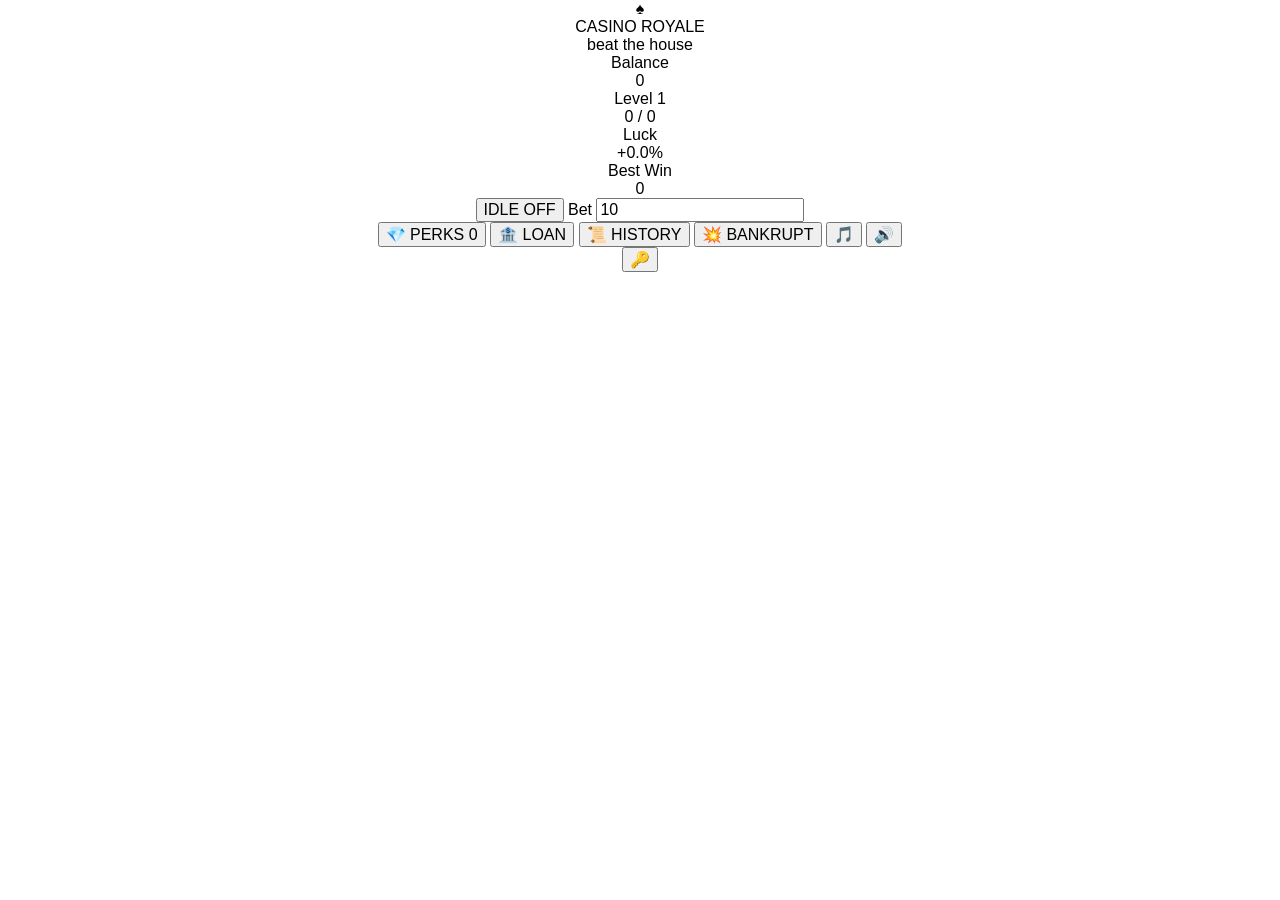
==== commit 1b0c8e42: "Add files via upload" ====
--- a/index.html
+++ b/index.html
@@ -4,7 +4,7 @@
 <title>Perchance</title>
 <meta name="viewport" content="width=device-width, initial-scale=1">
 <meta name="robots" content="noindex, nofollow" />
-
+<base href="https://perchance.org/casino-royale" target="_parent"/>
 <meta name="referrer" content="no-referrer"/>
 <meta id="colorSchemeMetaTagToPreventWhiteFlash75847" name="color-scheme" content="light dark"/>
 <style>/*! normalize.css v3.0.3 | MIT License | github.com/necolas/normalize.css */html{font-family:sans-serif;-ms-text-size-adjust:100%;-webkit-text-size-adjust:100%}body{margin:0}article,aside,details,figcaption,figure,footer,header,hgroup,main,menu,nav,section{display:block}audio,canvas,progress,video{display:inline-block;vertical-align:baseline}audio:not([controls]){display:none;height:0}[hidden]{display:none!important}template{display:none}a{background-color:transparent}a:active,a:hover{outline:0}abbr[title]{border-bottom:1px dotted}b,strong{font-weight:700}dfn{font-style:italic}h1{font-size:2em;margin:.67em 0}mark{background:#ff0;color:#000}small{font-size:80%}sub,sup{font-size:75%;line-height:0;position:relative;vertical-align:baseline}sup{top:-.5em}sub{bottom:-.25em}img{border:0}svg:not(:root){overflow:hidden}figure{margin:1em 40px}hr{box-sizing:content-box;height:0}pre{overflow:auto}code,kbd,pre,samp{font-family:monospace,monospace;font-size:1em}button:not([disabled]),input:not([disabled]),optgroup:not([disabled]),select:not([disabled]),textarea:not([disabled]){color:inherit}button,input,optgroup,select,textarea{font:inherit;margin:0}button{overflow:visible}button,select{text-transform:none}button,html input[type=button],input[type=reset],input[type=submit]{-webkit-appearance:button;cursor:pointer}button[disabled],html input[disabled]{cursor:default}button::-moz-focus-inner,input::-moz-focus-inner{border:0;padding:0}input{line-height:normal}input[type=checkbox],input[type=radio]{box-sizing:border-box;padding:0}input[type=number]::-webkit-inner-spin-button,input[type=number]::-webkit-outer-spin-button{height:auto}input[type=search]{-webkit-appearance:textfield;box-sizing:content-box}input[type=search]::-webkit-search-cancel-button,input[type=search]::-webkit-search-decoration{-webkit-appearance:none}fieldset{border:1px solid #c0c0c0;margin:0 2px;padding:.35em .625em .75em}legend{border:0;padding:0}textarea{overflow:auto}optgroup{font-weight:700}table{border-collapse:collapse;border-spacing:0}td,th{padding:0}</style>
@@ -14,7 +14,7 @@
 `).slice(1,3).join(`
 `):""):JSON.stringify(a)}catch{try{return String(a)}catch{return"[unprintable]"}}}function push(kind,args){try{var s=Array.prototype.map.call(args,fmt).join(" ");cap.entries.push({n:++cap.seq,k:kind,s:s.slice(0,600)}),cap.entries.length>100&&cap.entries.shift()}catch{}}["log","warn","error"].forEach(function(k){var orig=console[k];console[k]=function(){return push(k,arguments),orig&&orig.apply(console,arguments)}}),window.addEventListener("error",function(e){push("uncaught",[(e.message||"error")+(e.filename?"  ("+e.filename.split("/").pop()+":"+e.lineno+")":"")])}),window.addEventListener("unhandledrejection",function(e){push("unhandledrejection",[e.reason&&(e.reason.message||e.reason)||"unknown"])})})();</script>
 <script>PERCH.withExportDebug83748=!0,window.location.hash.includes("__withExportDebug83748")&&(PERCH.withExportDebug83748=!1);</script>
-<script>{const PERCH=window.PERCH;if(window.addEventListener("load",function(){PERCH.windowOnLoadAlreadyFired=!0}),PERCH.ignorePerchanceErrors=!1,window.generatorName="casino-royale",window.generatorPublicId="11700a0b86f68c24997cf5c320e69676",window.generatorLastEditTime=+"1789365227753",window.generatorIsUnsaved=!1,PERCH.parentWindow=window.parent,PERCH.parentWindow||(PERCH.parentWindow={postMessage:function(){}}),PERCH.parentDataReloadMarkerKey=`__perchanceInternal_parentDataReload_${window.generatorName}`,PERCH.storeParentDataReloadMarker=function(){try{return sessionStorage.setItem(PERCH.parentDataReloadMarkerKey,String(Date.now())),sessionStorage.getItem(PERCH.parentDataReloadMarkerKey)!==null}catch(error){return console.warn("Unable to persist Perchance's parent-data reload mode in sessionStorage.",error),!1}},PERCH.hasParentDataReloadMarker=function(){try{return sessionStorage.getItem(PERCH.parentDataReloadMarkerKey)!==null}catch(error){return console.warn("Unable to read Perchance's parent-data reload mode from sessionStorage.",error),!1}},PERCH.clearParentDataReloadMarker=function(){try{sessionStorage.removeItem(PERCH.parentDataReloadMarkerKey)}catch(error){console.warn("Unable to clear Perchance's parent-data reload mode from sessionStorage.",error)}},PERCH.isAgentVessel=new URLSearchParams(window.location.search).get("__agentVessel")==="1",PERCH.isAgentVessel){try{document.documentElement.style.background="#000"}catch{}try{window.moduleSpace=window.moduleSpace||{}}catch{}}let parentDataRequestedByUrl=new URLSearchParams(window.location.search).getAll("__initWithDataFromParentWindow").some(value=>/^[1-9]/.test(value)),navigationEntry=typeof performance.getEntriesByType=="function"?performance.getEntriesByType("navigation")[0]:null,isReloadNavigation=navigationEntry?navigationEntry.type==="reload":!!(performance.navigation&&performance.navigation.type===1),parentDataRequestedByReload=!parentDataRequestedByUrl&&isReloadNavigation&&PERCH.hasParentDataReloadMarker();PERCH.initWithDataFromParentWindow=parentDataRequestedByUrl||parentDataRequestedByReload,PERCH.parentDataReloadMarkerWasStored=parentDataRequestedByUrl?PERCH.storeParentDataReloadMarker():parentDataRequestedByReload,!PERCH.initWithDataFromParentWindow&&!PERCH.isAgentVessel&&PERCH.clearParentDataReloadMarker()}</script>
+<script>{const PERCH=window.PERCH;if(window.addEventListener("load",function(){PERCH.windowOnLoadAlreadyFired=!0}),PERCH.ignorePerchanceErrors=!1,window.generatorName="casino-royale",window.generatorPublicId="11700a0b86f68c24997cf5c320e69676",window.generatorLastEditTime=+"1789429340291",window.generatorIsUnsaved=!1,PERCH.parentWindow=window.parent,PERCH.parentWindow||(PERCH.parentWindow={postMessage:function(){}}),PERCH.parentDataReloadMarkerKey=`__perchanceInternal_parentDataReload_${window.generatorName}`,PERCH.storeParentDataReloadMarker=function(){try{return sessionStorage.setItem(PERCH.parentDataReloadMarkerKey,String(Date.now())),sessionStorage.getItem(PERCH.parentDataReloadMarkerKey)!==null}catch(error){return console.warn("Unable to persist Perchance's parent-data reload mode in sessionStorage.",error),!1}},PERCH.hasParentDataReloadMarker=function(){try{return sessionStorage.getItem(PERCH.parentDataReloadMarkerKey)!==null}catch(error){return console.warn("Unable to read Perchance's parent-data reload mode from sessionStorage.",error),!1}},PERCH.clearParentDataReloadMarker=function(){try{sessionStorage.removeItem(PERCH.parentDataReloadMarkerKey)}catch(error){console.warn("Unable to clear Perchance's parent-data reload mode from sessionStorage.",error)}},PERCH.isAgentVessel=new URLSearchParams(window.location.search).get("__agentVessel")==="1",PERCH.isAgentVessel){try{document.documentElement.style.background="#000"}catch{}try{window.moduleSpace=window.moduleSpace||{}}catch{}}let parentDataRequestedByUrl=new URLSearchParams(window.location.search).getAll("__initWithDataFromParentWindow").some(value=>/^[1-9]/.test(value)),navigationEntry=typeof performance.getEntriesByType=="function"?performance.getEntriesByType("navigation")[0]:null,isReloadNavigation=navigationEntry?navigationEntry.type==="reload":!!(performance.navigation&&performance.navigation.type===1),parentDataRequestedByReload=!parentDataRequestedByUrl&&isReloadNavigation&&PERCH.hasParentDataReloadMarker();PERCH.initWithDataFromParentWindow=parentDataRequestedByUrl||parentDataRequestedByReload,PERCH.parentDataReloadMarkerWasStored=parentDataRequestedByUrl?PERCH.storeParentDataReloadMarker():parentDataRequestedByReload,!PERCH.initWithDataFromParentWindow&&!PERCH.isAgentVessel&&PERCH.clearParentDataReloadMarker()}</script>
 <script>PERCH.src=function(){const PERCH2=window.PERCH,CDN_BASE="https://user.uploads.dev/file/",KEY_REGEX=/^[0-9a-f]{32}\.[a-z0-9]{1,20}$/,state={manifest:{},hasPending:!1,shimsInstalled:!1,importMapInjected:!1};let pendingRequestCounter=0;const pendingWaiters=new Map;function swContainer(){return"serviceWorker"in navigator?navigator.serviceWorker:null}function swController(){const c=swContainer();return c?c.controller:null}function resolveSrcPath(urlish){if(!urlish)return null;let url;try{url=new URL(String(urlish),document.baseURI)}catch{return null}if(url.origin!=="https://perchance.org"&&url.origin!==window.location.origin||!url.pathname.startsWith("/src/")||url.pathname.length<=5)return null;try{return decodeURIComponent(url.pathname.slice(5))}catch{return null}}function cdnUrlFor(path){const entry=state.manifest[path];return entry&&typeof entry.key=="string"&&KEY_REGEX.test(entry.key)?CDN_BASE+entry.key:null}function shimRewrite(urlish){if(swController())return null;const path=resolveSrcPath(urlish);return path?cdnUrlFor(path):null}function pushStateToSw(){const controller=swController();if(controller)try{controller.postMessage({__perchanceSrc:!0,type:"state",manifest:state.manifest,hasPending:state.hasPending})}catch{}}swContainer()&&swContainer().addEventListener("message",async function(event){const data=event.data;if(!(!data||data.__perchanceSrc!==!0||!event.ports||!event.ports[0])){if(data.type==="src-state-request")srcDbg("stateReq",{hp:state.hasPending,n:Object.keys(state.manifest).length}),event.ports[0].postMessage({manifest:state.manifest,hasPending:state.hasPending});else if(data.type==="src-file-request"){srcDbg("fileReq",{path:String(data.path).slice(0,30),hp:state.hasPending});const answer=await requestPendingFileFromEditor(data.path);answer&&answer.found&&answer.buffer instanceof ArrayBuffer?event.ports[0].postMessage({found:!0,body:answer.buffer},[answer.buffer]):event.ports[0].postMessage({found:!1,deleted:!!(answer&&answer.deleted)})}}});function requestPendingFileFromEditor(path){return!state.hasPending||!PERCH2.isServedOnPerchanceSubdomain?Promise.resolve(null):new Promise(function(resolve){const requestId=++pendingRequestCounter;pendingWaiters.set(requestId,resolve),setTimeout(function(){pendingWaiters.has(requestId)&&(pendingWaiters.delete(requestId),resolve(null))},4500),PERCH2.parentWindow.postMessage({type:"srcPendingFileRequest",requestId,path},"https://perchance.org")})}window.addEventListener("message",function(e){if(e.source!==PERCH2.parentWindow||e.origin!=="https://perchance.org"||!e.data||e.data.type!=="srcPendingFileResponse")return;const waiter=pendingWaiters.get(e.data.requestId);waiter&&(pendingWaiters.delete(e.data.requestId),waiter(e.data))});function injectImportMap(){if(!(state.importMapInjected||!Object.keys(state.manifest).length))try{const imports={};for(const path of Object.keys(state.manifest)){const cdn=cdnUrlFor(path);cdn&&(imports["src/"+path]=cdn,imports[new URL("src/"+path,document.baseURI).href]=cdn,imports[window.location.origin+"/src/"+path]=cdn)}const script=document.createElement("script");script.type="importmap",script.textContent=JSON.stringify({imports}),(document.head||document.documentElement).appendChild(script),state.importMapInjected=!0}catch(e){console.warn("src import map injection failed:",e)}}function installShims(){if(state.shimsInstalled)return;state.shimsInstalled=!0;const originalFetch=window.fetch;window.fetch=function(input,init){try{const url=typeof input=="string"||input instanceof URL?String(input):input&&input.url,rewritten=shimRewrite(url);rewritten&&(input=typeof input=="string"||input instanceof URL?rewritten:new Request(rewritten,input))}catch{}return originalFetch.call(this,input,init)};const originalXhrOpen=XMLHttpRequest.prototype.open;XMLHttpRequest.prototype.open=function(method,url){try{const rewritten=shimRewrite(url);rewritten&&(arguments[1]=rewritten)}catch{}return originalXhrOpen.apply(this,arguments)};const urlProps=[[window.HTMLScriptElement,"src"],[window.HTMLImageElement,"src"],[window.HTMLLinkElement,"href"],[window.HTMLMediaElement,"src"],[window.HTMLSourceElement,"src"],[window.HTMLTrackElement,"src"]];for(const[Ctor,prop]of urlProps)if(Ctor)try{const desc=Object.getOwnPropertyDescriptor(Ctor.prototype,prop);if(!desc||!desc.set)continue;Object.defineProperty(Ctor.prototype,prop,{get:desc.get,set:function(value){try{const rewritten=shimRewrite(value);rewritten&&(value=rewritten)}catch{}return desc.set.call(this,value)},configurable:!0,enumerable:desc.enumerable})}catch{}const originalSetAttribute=Element.prototype.setAttribute;Element.prototype.setAttribute=function(name,value){try{const lower=String(name).toLowerCase();if(lower==="src"||lower==="href"||lower==="srcset"){const rewritten=shimRewrite(value);rewritten&&(value=rewritten)}}catch{}return originalSetAttribute.call(this,name,value)}}function rewriteTreeIfNoSw(rootEl){if(!(!rootEl||swController())&&Object.keys(state.manifest).length)try{for(const el of rootEl.querySelectorAll("[src], [href]"))for(const attrName of["src","href"]){const value=el.getAttribute(attrName);if(!value)continue;const path=resolveSrcPath(value);if(!path)continue;const cdn=cdnUrlFor(path);cdn&&el.setAttribute(attrName,cdn)}}catch(e){console.warn("src attribute rewrite failed:",e)}}let registrationPromise=null;function ensureServiceWorker(timeoutMs){if(!swContainer()||!PERCH2.isServedOnPerchanceSubdomain)return Promise.resolve(!1);if(swController())return pushStateToSw(),Promise.resolve(!0);if(!registrationPromise){const tryRegister=function(attempt){return navigator.serviceWorker.register(window.location.origin+"/lib/serviceWorker.js",{scope:window.location.origin+"/"}).catch(function(e){return console.warn("src service worker registration failed (attempt "+(attempt+1)+"):",e),attempt>=4?(registrationPromise=null,null):new Promise(function(r){setTimeout(r,500*Math.pow(2,attempt))}).then(function(){return tryRegister(attempt+1)})})};registrationPromise=tryRegister(0)}return new Promise(function(resolve){let done=!1;const finish=function(ok){done||(done=!0,ok?pushStateToSw():scheduleReloadForSwControlIfNeeded(),resolve(ok))};setTimeout(function(){finish(!!swController())},timeoutMs||2500),navigator.serviceWorker.addEventListener("controllerchange",function(){finish(!!swController())}),registrationPromise.then(function(registration){if(!registration)return finish(!1);swController()&&finish(!0)})})}function scheduleReloadForSwControlIfNeeded(){!state.hasPending||!swContainer()||navigator.serviceWorker.ready.then(function(registration){setTimeout(function(){if(!(!registration||!registration.active||swController()||!state.hasPending)){try{if(sessionStorage.__srcSwCtrlReloadDone==="1")return;sessionStorage.__srcSwCtrlReloadDone="1"}catch{return}window.location.reload()}},1500)}).catch(function(){})}function srcDbg(k,v){try{const pi=document.__perchanceInternal=document.__perchanceInternal||{};(pi.srcTrace=pi.srcTrace||[]).push([k,v,Date.now()%1e5]),pi.srcTrace.length>30&&pi.srcTrace.shift()}catch{}}function setState(manifest,hasPending){srcDbg("setState",{hp:hasPending===!0,n:Object.keys(manifest||{}).length,ctrl:!!swController()}),state.manifest=manifest&&typeof manifest=="object"&&!Array.isArray(manifest)?manifest:{},state.hasPending=hasPending===!0,pushStateToSw()}function isActive(){return Object.keys(state.manifest).length>0||state.hasPending}return{setState,isActive,resolveSrcPath,ensureServiceWorker,installShims,injectImportMap,rewriteTreeIfNoSw,pushStateToSw}}();</script>
 <script>try{window.localStorage.testIfWeCanReadLocalStorageWithoutDOMError}catch{console.debug("localStorage is disallowed. Adding a 'dummy' polyfill."),Object.defineProperty(window,"localStorage",{value:new Proxy({},{set:(t,k,v)=>t[k]=String(v)})})}</script>
 <script>{let inIframe2=function(){try{return window.self!==window.top}catch{return!0}};var inIframe=inIframe2;let localToken="LOCAL";navigator.webdriver&&window.location.href.includes("allow_direct_iframe_view")&&(localToken="LOCAL"),!inIframe2()&&localToken!=="LOCAL"&&(window.location.href="https://perchance.org/casino-royale"+window.location.search)}</script>
@@ -22,10 +22,10 @@
 <script>{let needsFix=!1;if(console.debug({toString:function(){return needsFix=!0,""}}),needsFix){let createProtectiveProxy2=function(obj){return typeof obj!="object"||obj===null?obj:new Proxy(obj,{get:function(target,prop){if(!(prop==="toString"||prop===Symbol.toPrimitive))return target[prop]}})};var createProtectiveProxy=createProtectiveProxy2;["log","warn","debug","error"].forEach(function(method){const original=console[method].bind(console);console[method]=function(...args){for(let i=0;i<args.length;i++)args[i]=createProtectiveProxy2(args[i]);original(...args)}}),console.debug("Fixed safari log/toString bug.")}}</script>
 <script>if(window.location.host.endsWith(".perchance.org")){const enableBlocking=Date.now()-window.generatorLastEditTime>3e5;let spamHostnames=[];setTimeout(async()=>{spamHostnames=await fetch("https://perchance.org/api/securityData").then(r=>r.json()).then(data=>data.spamHostnames)},1e3*5),document.addEventListener("click",function(e){if(enableBlocking)try{const anchor=e.target.closest("a");if(anchor){const clickedHostname=new URL(anchor.getAttribute("href")).hostname;spamHostnames.some(h=>clickedHostname===h||clickedHostname.endsWith("."+h))&&e.preventDefault()}}catch{}})}</script>
 <style>html{margin:0;padding:0;width:100%;height:100%;box-sizing:border-box}*,*:before,*:after{box-sizing:inherit}body{margin:0;padding:0;text-align:center}hidden{position:fixed;top:-14000px;left:-14000px}body ul,body ol{text-align:left}</style>
-<script id="preloaded-generator-data" type="notjs">{"name":"casino-royale","modelText":"$meta\n  title = Casino Royale — Slots, Roulette, Blackjack, Horses, Crash, Arcade, Frogger & Chests\n  description = Start with 1000 dollars and try to beat the house across nine machines: slot machines, roulette, blackjack, horse racing, rocket crash, an arcade maze where skill pays off, a frog who has to judge real traffic one lane at a time, and a nine-chest treasure gamble. Level up, buy stacking perks, toggle idle auto-play, take a 1-hour loan when you go broke, or hit BANKRUPT to see the full story of your run.\n  image = https://user.uploads.dev/file/d2bbf4745d7c2d084a482e69bdb94700.jpg\n  tags = casino, gambling, slots, roulette, blackjack, horse racing, crash, arcade, pac-man, frogger, timing, treasure chest, idle, incremental, perks, leveling, game\n  header\n    mode = minimal\n\n// ---- tunables (the JS reads these off root) ----\nstartingMoney = 1000\nloanMinutes = 60\nloanInterest = 0.25\nloanBase = 1200\nloanPerLevel = 250\nidleDefaultBet = 10\nidleXpMult = 3\nfroggerBlockSec = 1.8\nxpBase = 100\nxpRate = 0.1\n// XP needed for level L is xpBase * L^xpExp, then multiplied by xpTierSpike once for\n// every completed block of xpTierSize levels. So levelling is smooth inside a tier and\n// then hits a hard wall at the start of each new tier (levels 11, 21, 31, ... with the\n// defaults, where the requirement doubles) -- milestone walls that stop the run-away\n// level snowball you get from a big bankroll and big bets.\nxpExp = 1.3\nxpTierSize = 10\nxpTierSpike = 2\nlevelLuck = 0.002\nlevelReward = 50\n\n// treasure chest payouts. Nine chests: four pay (chestHigh/chestGem/chestMid/\n// chestLow), one is a Lucky Star that grants a second pick, four are traps.\n// The star is worth the average chest, so the table returns\n// (high + gem + mid + low) * (9/8) / 9. Defaults: (10+3+2+1) -> 200%.\nchestHigh = 10\nchestGem = 3\nchestMid = 2\nchestLow = 1\n\n// roulette table limit: the most you may stake on one spin is\n// rouletteMaxBetBase * level^rouletteMaxBetExp, so your limit widens as you level.\n// Defaults: level 1 -> $400, level 10 -> ~$8.9k, level 30 -> ~$39k, level 60 -> ~$100k.\nrouletteMaxBetBase = 400\nrouletteMaxBetExp = 1.35\n\n// ---- flavour text ----\nwinFlavor\n  The house is feeling generous.\n  Chips rain down on the felt.\n  The pit boss glares at you.\n  Beginner's luck. Probably.\n  Somewhere, a whale is jealous.\n  You hear the faint clink of coins.\n  The odds blinked first.\n\nloseFlavor\n  The house collects. Again.\n  So close. So very close.\n  The dealer does not smile.\n  The felt drinks your chips.\n  Variance is a cruel mistress.\n  Maybe the next one.\n\nbankruptFlavor\n  The cage is empty. You are out of chips.\n  Down to the felt.\n  The lights feel a little dimmer now.\n  Every gambler meets the floor eventually.\n\nloanFlavor\n  The man in the suit smiles. That's never good.\n  Money now. Consequences later.\n  A clock starts ticking somewhere.\n  The house extends a very sharp hand.\n\nreportJokes\n  The carpet has a permanent impression of your shoes.\n  The cocktail waitress started charging you rent.\n  Somewhere, a mathematician is quietly weeping at your technique.\n  You have officially spent more time here than at your job.\n  The ATM knows you by first name now.\n  You are one hot streak away from a comeback. Statistically, you are also one hot streak away from a bus ticket home.\n  The house would like to offer you a loyalty card. And a therapist.\n  A security guard has started referring to you as \"the regular\".\n  Your chair has been declared a historical landmark.\n  The slot machine dedicated a small plaque to you.\n  You have contributed generously to the house's new fountain.\n  Free drinks remain free. Everything else did not.\n  The dealer has begun finishing your sentences.\n  You have discovered the true meaning of \"one more spin\".\n  Your bank called. Just to check you are still alive.\n  Somewhere a casino executive just bought a boat. You helped.\n  The reels dream about you. Not fondly.\n\nhorseNames\n  Thunderbolt\n  Night Rambler\n  Lucky Star\n  Iron Hoof\n  Velvet Thunder\n  Dust Devil\n  Copper Cannon\n  Silver Sleet\n  Bishop's Bet\n  All In Alice\n  Double Down\n  Last Chip\n  Rocket Fuel\n  House Special\n  Second Loan\n  Neigh-Sayer\n  Gold Karat\n  Margin Call\n  Quick Silver\n  Bold Gambit\n  Lucky Ace\n  Red Streak\n  Blue Chip\n  Dark Horse\n  Fast Lane\n  Royal Flush\n  Wild Card\n","outputTemplate":"\u003clink rel=\"preconnect\" href=\"https://fonts.googleapis.com\">\n\u003clink rel=\"preconnect\" href=\"https://fonts.gstatic.com\" crossorigin>\n\u003clink href=\"https://fonts.googleapis.com/css2?family=Bebas+Neue&family=Inter:wght@400;500;600;700;900&display=swap\" rel=\"stylesheet\">\n\u003clink rel=\"stylesheet\" href=\"styles.css\">\n\n\u003cdiv id=\"app\">\n  \u003cheader id=\"topbar\">\n    \u003cdiv class=\"brand\">\n      \u003cspan class=\"brand-suit\">&#9824;\u003c/span>\n      \u003cdiv class=\"brand-text\">\n        \u003cdiv class=\"brand-name\">CASINO ROYALE\u003c/div>\n        \u003cdiv class=\"brand-sub\">beat the house\u003c/div>\n      \u003c/div>\n    \u003c/div>\n\n    \u003cdiv class=\"tstats\">\n      \u003cdiv class=\"tstat\">\n        \u003cdiv class=\"tstat-label\">Balance\u003c/div>\n        \u003cdiv class=\"tstat-value money\" id=\"moneyEl\">0\u003c/div>\n      \u003c/div>\n      \u003cdiv class=\"tstat wide\">\n        \u003cdiv class=\"tstat-label\">Level \u003cspan id=\"levelEl\">1\u003c/span>\u003cspan class=\"tier-tag\" id=\"tierEl\" hidden>\u003c/span>\u003c/div>\n        \u003cdiv class=\"xpbar\">\u003cdiv class=\"xpfill\" id=\"xpFillEl\">\u003c/div>\u003cspan class=\"xptext\" id=\"xpTextEl\">0 / 0\u003c/span>\u003c/div>\n      \u003c/div>\n      \u003cdiv class=\"tstat\">\n        \u003cdiv class=\"tstat-label\">Luck\u003c/div>\n        \u003cdiv class=\"tstat-value luck\" id=\"luckEl\">+0.0%\u003c/div>\n      \u003c/div>\n      \u003cdiv class=\"tstat\">\n        \u003cdiv class=\"tstat-label\">Best Win\u003c/div>\n        \u003cdiv class=\"tstat-value small\" id=\"bestWinEl\">0\u003c/div>\n      \u003c/div>\n    \u003c/div>\n\n    \u003cdiv class=\"ttools\">\n      \u003cdiv class=\"idlebox\" id=\"idleBox\">\n        \u003cbutton id=\"idleToggleBtn\" class=\"pill\" type=\"button\">IDLE OFF\u003c/button>\n        \u003clabel class=\"idlebet\">\n          \u003cspan>Bet\u003c/span>\n          \u003cinput id=\"idleBetInput\" type=\"number\" min=\"1\" step=\"1\" value=\"10\">\n        \u003c/label>\n      \u003c/div>\n      \u003cbutton id=\"perkShopBtn\" class=\"btn gold shopbtn\" type=\"button\">\n        \u003cspan class=\"shopicon\">&#128142;\u003c/span> PERKS \u003cspan class=\"badge\" id=\"perkBadge\">0\u003c/span>\n      \u003c/button>\n      \u003cbutton id=\"loanBtn\" class=\"btn ghost toolbtn\" type=\"button\">&#127974; LOAN\u003c/button>\n      \u003cbutton id=\"historyBtn\" class=\"btn ghost toolbtn\" type=\"button\">&#128220; HISTORY\u003c/button>\n      \u003cbutton id=\"bankruptBtn\" class=\"btn ghost toolbtn danger\" type=\"button\">&#128165; BANKRUPT\u003c/button>\n      \u003cbutton id=\"soundBtn\" class=\"btn ghost toolbtn soundbtn\" type=\"button\" title=\"Sound on\" aria-label=\"Mute sound\">&#128266;\u003c/button>\n    \u003c/div>\n  \u003c/header>\n\n  \u003cdiv id=\"loanBar\" class=\"loanbar\" hidden>\n    \u003cdiv class=\"loan-left\">\n      \u003cspan class=\"loan-tag\">LOAN\u003c/span>\n      \u003cspan id=\"loanText\">repay\u003c/span>\n    \u003c/div>\n    \u003cdiv class=\"loan-right\">\n      \u003cspan class=\"loan-clock\" id=\"loanClock\">60:00\u003c/span>\n      \u003cdiv class=\"loan-progress\">\u003cdiv class=\"loan-fill\" id=\"loanFill\">\u003c/div>\u003c/div>\n    \u003c/div>\n  \u003c/div>\n\n  \u003cmain id=\"layout\">\n    \u003cnav id=\"machineNav\" aria-label=\"Machines\">\u003c/nav>\n    \u003csection id=\"stage\">\u003c/section>\n    \u003caside id=\"betPanel\">\u003c/aside>\n  \u003c/main>\n\u003c/div>\n\n\u003cdiv id=\"cheatBox\">\n  \u003cdiv id=\"cheatPanel\" class=\"cheat-panel\" hidden>\n    \u003cinput id=\"cheatInput\" class=\"cheat-input\" type=\"text\" placeholder=\"enter code…\" autocomplete=\"off\" spellcheck=\"false\">\n  \u003c/div>\n  \u003cbutton id=\"cheatBtn\" class=\"cheat-btn\" type=\"button\" title=\"Code entry\" aria-label=\"Enter a code\">&#128273;\u003c/button>\n\u003c/div>\n\n\u003cdiv id=\"toastLayer\">\u003c/div>\n\u003cdiv id=\"fxLayer\">\u003c/div>\n\u003cdiv id=\"modalLayer\" hidden>\u003c/div>\n\n\u003cscript type=\"module\" src=\"main.js\">\u003c/script>\n","imports":[],"isPrivate":false,"srcManifest":{"perks.js":{"key":"fa201db70ac49cd870e737ed3491d37d.js","size":3651},"games/index.js":{"key":"06cd72242eb982a49e82d881baee2cdc.js","size":508},"games/slots-multi-math.js":{"key":"ef4f1d80fefbaa13a1adce3e85a0cc27.js","size":5651},"audio.js":{"key":"b402fc7b5f1e763c9b38a54ca4252e5e.js","size":10018},"styles.css":{"key":"2a6d95f7145b16a0957a69d37b2dad93.css","size":75532},"state.js":{"key":"eedeb7e04cd11bd455f259057ecb9a0e.js","size":9955},"ui.js":{"key":"81c5a134edf31d3c526931b0859112e5.js","size":8680},"games/common.js":{"key":"60f96b60b45117f3cd66590cfa065374.js","size":4138},"games/slots.js":{"key":"8ad58a45ed75c023e882cbf02d5618a4.js","size":15270},"games/roulette.js":{"key":"d4df0dbb6715d364824cbd16a858531c.js","size":25103},"games/blackjack.js":{"key":"fd9ed693d63e65202e707a36f941296d.js","size":18393},"games/horse.js":{"key":"2d176f4f83da165f872460d2fa33e8cf.js","size":16151},"games/crash.js":{"key":"a503673d10025d5f9150a950e96e0d08.js","size":13344},"main.js":{"key":"dca501c68e1ca767a2960bd516835ada.js","size":50951},"README.md":{"key":"4e5d08c5891056fe850585a42d88da3b.txt","size":48837},"games/slots-multi.js":{"key":"952733aca7d474b137c0da02609fee7d.js","size":28312},"games/arcade.js":{"key":"50bfb28175842f7b3db02e8db5df5118.js","size":35657},"games/chest.js":{"key":"f650a806c69ccf04c615180099494225.js","size":13134},"games/frogger-math.js":{"key":"8193688741d7e91f36f72ae516008197.js","size":11575},"games/frogger.js":{"key":"9f61a464e3d64b139a3c61a93f10a2a8.js","size":42098},"games/infocard.js":{"key":"a9aa2f4df7aac8b1ff818915f6c23cf1.js","size":4338}}}</script>
+<script id="preloaded-generator-data" type="notjs">{"name":"casino-royale","modelText":"$meta\n  title = Casino Royale — Slots, Roulette, Blackjack, Horses, Crash, Arcade, Frogger & Chests\n  description = Start with 1000 dollars and try to beat the house across nine machines: slot machines, roulette, blackjack, horse racing, rocket crash, an arcade maze where skill pays off, a frog who has to judge real traffic one lane at a time, and a nine-chest treasure gamble. Level up, buy stacking perks, toggle idle auto-play, take a 1-hour loan when you go broke, or hit BANKRUPT to see the full story of your run.\n  image = https://user.uploads.dev/file/d2bbf4745d7c2d084a482e69bdb94700.jpg\n  tags = casino, gambling, slots, roulette, blackjack, horse racing, crash, arcade, pac-man, frogger, timing, treasure chest, idle, incremental, perks, leveling, game\n  header\n    mode = minimal\n\n// ---- tunables (the JS reads these off root) ----\nstartingMoney = 1000\nloanMinutes = 60\nloanInterest = 0.25\nloanBase = 1200\nloanPerLevel = 250\nidleDefaultBet = 10\nidleXpMult = 3\nfroggerBlockSec = 1.8\nxpBase = 100\nxpRate = 0.1\n// XP needed for level L is xpBase * L^xpExp, then multiplied by xpTierSpike once for\n// every completed block of xpTierSize levels. So levelling is smooth inside a tier and\n// then hits a hard wall at the start of each new tier (levels 11, 21, 31, ... with the\n// defaults, where the requirement doubles) -- milestone walls that stop the run-away\n// level snowball you get from a big bankroll and big bets.\nxpExp = 1.3\nxpTierSize = 10\nxpTierSpike = 2\nlevelLuck = 0.002\nlevelReward = 50\n\n// treasure chest payouts. Nine chests: four pay (chestHigh/chestGem/chestMid/\n// chestLow), one is a Lucky Star that grants a second pick, four are traps.\n// The star is worth the average chest, so the table returns\n// (high + gem + mid + low) * (9/8) / 9. Defaults: (10+3+2+1) -> 200%.\nchestHigh = 10\nchestGem = 3\nchestMid = 2\nchestLow = 1\n\n// roulette table limit: the most you may stake on one spin is\n// rouletteMaxBetBase * level^rouletteMaxBetExp, so your limit widens as you level.\n// Defaults: level 1 -> $400, level 10 -> ~$8.9k, level 30 -> ~$39k, level 60 -> ~$100k.\nrouletteMaxBetBase = 400\nrouletteMaxBetExp = 1.35\n\n// ---- flavour text ----\nwinFlavor\n  The house is feeling generous.\n  Chips rain down on the felt.\n  The pit boss glares at you.\n  Beginner's luck. Probably.\n  Somewhere, a whale is jealous.\n  You hear the faint clink of coins.\n  The odds blinked first.\n\nloseFlavor\n  The house collects. Again.\n  So close. So very close.\n  The dealer does not smile.\n  The felt drinks your chips.\n  Variance is a cruel mistress.\n  Maybe the next one.\n\nbankruptFlavor\n  The cage is empty. You are out of chips.\n  Down to the felt.\n  The lights feel a little dimmer now.\n  Every gambler meets the floor eventually.\n\nloanFlavor\n  The man in the suit smiles. That's never good.\n  Money now. Consequences later.\n  A clock starts ticking somewhere.\n  The house extends a very sharp hand.\n\nreportJokes\n  The carpet has a permanent impression of your shoes.\n  The cocktail waitress started charging you rent.\n  Somewhere, a mathematician is quietly weeping at your technique.\n  You have officially spent more time here than at your job.\n  The ATM knows you by first name now.\n  You are one hot streak away from a comeback. Statistically, you are also one hot streak away from a bus ticket home.\n  The house would like to offer you a loyalty card. And a therapist.\n  A security guard has started referring to you as \"the regular\".\n  Your chair has been declared a historical landmark.\n  The slot machine dedicated a small plaque to you.\n  You have contributed generously to the house's new fountain.\n  Free drinks remain free. Everything else did not.\n  The dealer has begun finishing your sentences.\n  You have discovered the true meaning of \"one more spin\".\n  Your bank called. Just to check you are still alive.\n  Somewhere a casino executive just bought a boat. You helped.\n  The reels dream about you. Not fondly.\n\nhorseNames\n  Thunderbolt\n  Night Rambler\n  Lucky Star\n  Iron Hoof\n  Velvet Thunder\n  Dust Devil\n  Copper Cannon\n  Silver Sleet\n  Bishop's Bet\n  All In Alice\n  Double Down\n  Last Chip\n  Rocket Fuel\n  House Special\n  Second Loan\n  Neigh-Sayer\n  Gold Karat\n  Margin Call\n  Quick Silver\n  Bold Gambit\n  Lucky Ace\n  Red Streak\n  Blue Chip\n  Dark Horse\n  Fast Lane\n  Royal Flush\n  Wild Card\n","outputTemplate":"\u003clink rel=\"preconnect\" href=\"https://fonts.googleapis.com\">\n\u003clink rel=\"preconnect\" href=\"https://fonts.gstatic.com\" crossorigin>\n\u003clink href=\"https://fonts.googleapis.com/css2?family=Bebas+Neue&family=Inter:wght@400;500;600;700;900&display=swap\" rel=\"stylesheet\">\n\u003clink rel=\"stylesheet\" href=\"src/styles.css\">\n\n\u003cdiv id=\"app\">\n  \u003cheader id=\"topbar\">\n    \u003cdiv class=\"brand\">\n      \u003cspan class=\"brand-suit\">&#9824;\u003c/span>\n      \u003cdiv class=\"brand-text\">\n        \u003cdiv class=\"brand-name\">CASINO ROYALE\u003c/div>\n        \u003cdiv class=\"brand-sub\">beat the house\u003c/div>\n      \u003c/div>\n    \u003c/div>\n\n    \u003cdiv class=\"tstats\">\n      \u003cdiv class=\"tstat\">\n        \u003cdiv class=\"tstat-label\">Balance\u003c/div>\n        \u003cdiv class=\"tstat-value money\" id=\"moneyEl\">0\u003c/div>\n      \u003c/div>\n      \u003cdiv class=\"tstat wide\">\n        \u003cdiv class=\"tstat-label\">Level \u003cspan id=\"levelEl\">1\u003c/span>\u003cspan class=\"tier-tag\" id=\"tierEl\" hidden>\u003c/span>\u003c/div>\n        \u003cdiv class=\"xpbar\">\u003cdiv class=\"xpfill\" id=\"xpFillEl\">\u003c/div>\u003cspan class=\"xptext\" id=\"xpTextEl\">0 / 0\u003c/span>\u003c/div>\n      \u003c/div>\n      \u003cdiv class=\"tstat\">\n        \u003cdiv class=\"tstat-label\">Luck\u003c/div>\n        \u003cdiv class=\"tstat-value luck\" id=\"luckEl\">+0.0%\u003c/div>\n      \u003c/div>\n      \u003cdiv class=\"tstat\">\n        \u003cdiv class=\"tstat-label\">Best Win\u003c/div>\n        \u003cdiv class=\"tstat-value small\" id=\"bestWinEl\">0\u003c/div>\n      \u003c/div>\n    \u003c/div>\n\n    \u003cdiv class=\"ttools\">\n      \u003cdiv class=\"idlebox\" id=\"idleBox\">\n        \u003cbutton id=\"idleToggleBtn\" class=\"pill\" type=\"button\">IDLE OFF\u003c/button>\n        \u003clabel class=\"idlebet\">\n          \u003cspan>Bet\u003c/span>\n          \u003cinput id=\"idleBetInput\" type=\"number\" min=\"1\" step=\"1\" value=\"10\">\n        \u003c/label>\n      \u003c/div>\n      \u003cbutton id=\"perkShopBtn\" class=\"btn gold shopbtn\" type=\"button\">\n        \u003cspan class=\"shopicon\">&#128142;\u003c/span> PERKS \u003cspan class=\"badge\" id=\"perkBadge\">0\u003c/span>\n      \u003c/button>\n      \u003cbutton id=\"loanBtn\" class=\"btn ghost toolbtn\" type=\"button\">&#127974; LOAN\u003c/button>\n      \u003cbutton id=\"historyBtn\" class=\"btn ghost toolbtn\" type=\"button\">&#128220; HISTORY\u003c/button>\n      \u003cbutton id=\"bankruptBtn\" class=\"btn ghost toolbtn danger\" type=\"button\">&#128165; BANKRUPT\u003c/button>\n      \u003cbutton id=\"musicBtn\" class=\"btn ghost toolbtn soundbtn\" type=\"button\" title=\"Music on\" aria-label=\"Mute music\">&#127925;\u003c/button>\n      \u003cbutton id=\"soundBtn\" class=\"btn ghost toolbtn soundbtn\" type=\"button\" title=\"Sound on\" aria-label=\"Mute sound\">&#128266;\u003c/button>\n    \u003c/div>\n  \u003c/header>\n\n  \u003cdiv id=\"loanBar\" class=\"loanbar\" hidden>\n    \u003cdiv class=\"loan-left\">\n      \u003cspan class=\"loan-tag\">LOAN\u003c/span>\n      \u003cspan id=\"loanText\">repay\u003c/span>\n    \u003c/div>\n    \u003cdiv class=\"loan-right\">\n      \u003cspan class=\"loan-clock\" id=\"loanClock\">60:00\u003c/span>\n      \u003cdiv class=\"loan-progress\">\u003cdiv class=\"loan-fill\" id=\"loanFill\">\u003c/div>\u003c/div>\n    \u003c/div>\n  \u003c/div>\n\n  \u003cmain id=\"layout\">\n    \u003cnav id=\"machineNav\" aria-label=\"Machines\">\u003c/nav>\n    \u003csection id=\"stage\">\u003c/section>\n    \u003caside id=\"betPanel\">\u003c/aside>\n  \u003c/main>\n\u003c/div>\n\n\u003cdiv id=\"cheatBox\">\n  \u003cdiv id=\"cheatPanel\" class=\"cheat-panel\" hidden>\n    \u003cinput id=\"cheatInput\" class=\"cheat-input\" type=\"text\" placeholder=\"enter code…\" autocomplete=\"off\" spellcheck=\"false\">\n  \u003c/div>\n  \u003cbutton id=\"cheatBtn\" class=\"cheat-btn\" type=\"button\" title=\"Code entry\" aria-label=\"Enter a code\">&#128273;\u003c/button>\n\u003c/div>\n\n\u003cdiv id=\"toastLayer\">\u003c/div>\n\u003cdiv id=\"fxLayer\">\u003c/div>\n\u003cdiv id=\"modalLayer\" hidden>\u003c/div>\n\n\u003cscript type=\"module\" src=\"src/main.js\">\u003c/script>\n","imports":[],"isPrivate":false,"srcManifest":{"perks.js":{"key":"d9876d31b49a50d4f2827349c713c01d.js","size":4184},"games/index.js":{"key":"06cd72242eb982a49e82d881baee2cdc.js","size":508},"games/slots-multi-math.js":{"key":"d663b046fc731f3198067158ff4b700b.js","size":6357},"state.js":{"key":"e57ee6bb67894d66fe5930dd05dcce39.js","size":10356},"ui.js":{"key":"81c5a134edf31d3c526931b0859112e5.js","size":8680},"games/common.js":{"key":"60f96b60b45117f3cd66590cfa065374.js","size":4138},"games/slots.js":{"key":"59b8780555df249c6d35b5d8182ad3fc.js","size":15474},"games/roulette.js":{"key":"df0f4c65808a675d831a47252b365a4b.js","size":25804},"games/blackjack.js":{"key":"fb8e173eb1324cda1b74742839e30c9e.js","size":20659},"games/horse.js":{"key":"1ce0b30cdf5931c64a17f82bf7ec49b5.js","size":16829},"README.md":{"key":"e7919b7140981fab30967d1cfdc2561b.txt","size":4077},"games/slots-multi.js":{"key":"7b10eac287f37f55d77b3919b241cdec.js","size":28332},"games/arcade.js":{"key":"50bfb28175842f7b3db02e8db5df5118.js","size":35657},"games/chest.js":{"key":"3808d5b4f1aa7bc2c53b1757d23299bf.js","size":13411},"games/infocard.js":{"key":"a9aa2f4df7aac8b1ff818915f6c23cf1.js","size":4338},"games/crash.js":{"key":"c04a25ab3850dc84e2f78d28cbbd74bd.js","size":24613},"games/frogger-math.js":{"key":"7d82691b7acaa153449281ca9f5217ac.js","size":17700},"games/frogger.js":{"key":"735a3a7e901fa3dc6e12b2abfc3aa809.js","size":59948},"main.js":{"key":"53397392ff1d829f4ffff7c7c9058e91.js","size":57563},"audio.js":{"key":"0a51c9b95e18dbab9c5d4a6d616329d3.js","size":11281},"styles.css":{"key":"26bdc76c7afc32e4cb613c18b8c8e993.css","size":80890},"music.js":{"key":"be33641ed98c682895db827011b22cb5.js","size":4679}}}</script>
 <script id="imported-generators" type="notjs">[]</script>
 <script id="imported-generator-names" type="notjs">[]</script>
-<script id="this-html-server-render-time" type="notjs">1789365269782</script>
+<script id="this-html-server-render-time" type="notjs">1789485460659</script>
 <meta id="perch-embed-flags" data-nlp-preload="0">
 <script>{function getNlpCompromiseSourceText(){let sourceScript=document.getElementById(nlpCompromiseSourceScriptId);if(sourceScript){let sourceText2=decodeURIComponent(sourceScript.textContent);return sourceScript.textContent="",sourceScript.remove(),sourceText2}if(preloadedNlpSourceText!==null)return preloadedNlpSourceText;let xhr=new XMLHttpRequest;if(xhr.open("GET",nlpCompromiseLibUrl,!1),xhr.send(),xhr.status!==200)throw new Error(`Failed to load the language library needed by this modifier (HTTP ${xhr.status}) - check your network connection and try again.`);return xhr.responseText}function ensureNlpCompromiseLoaded(){if(loadedNlpCompromise)return loadedNlpCompromise;let previousWindowNlp=window.nlp,shouldRestorePreviousWindowNlp=previousWindowNlp!==void 0;try{let sourceText=getNlpCompromiseSourceText();return eval(sourceText+`
 //# sourceURL=https://perchance.org/lib/compromise-11.12.4.min.js`),loadedNlpCompromise=window.nlp,PERCH.nlpCompromise=loadedNlpCompromise,preloadedNlpSourceText=null,loadedNlpCompromise}finally{shouldRestorePreviousWindowNlp?window.nlp=previousWindowNlp:delete window.nlp}}const PERCH=window.PERCH,nlpCompromiseSourceScriptId="perch-lazy-lib-compromise-11-12-4-source",nlpCompromiseLibUrl="https://perchance.org/lib/compromise-11.12.4.min.js";let loadedNlpCompromise,preloadedNlpSourceText=null;PERCH.nlpCompromise=function(...args){return ensureNlpCompromiseLoaded()(...args)},window.addEventListener("load",function(){let flagsEl=document.getElementById("perch-embed-flags");!flagsEl||flagsEl.getAttribute("data-nlp-preload")!=="1"||loadedNlpCompromise||document.getElementById(nlpCompromiseSourceScriptId)||setTimeout(function(){loadedNlpCompromise||preloadedNlpSourceText!==null||fetch(nlpCompromiseLibUrl).then(r=>r.ok?r.text():null).then(function(text){text&&!loadedNlpCompromise&&(preloadedNlpSourceText=text)}).catch(function(){})},250)})}</script>
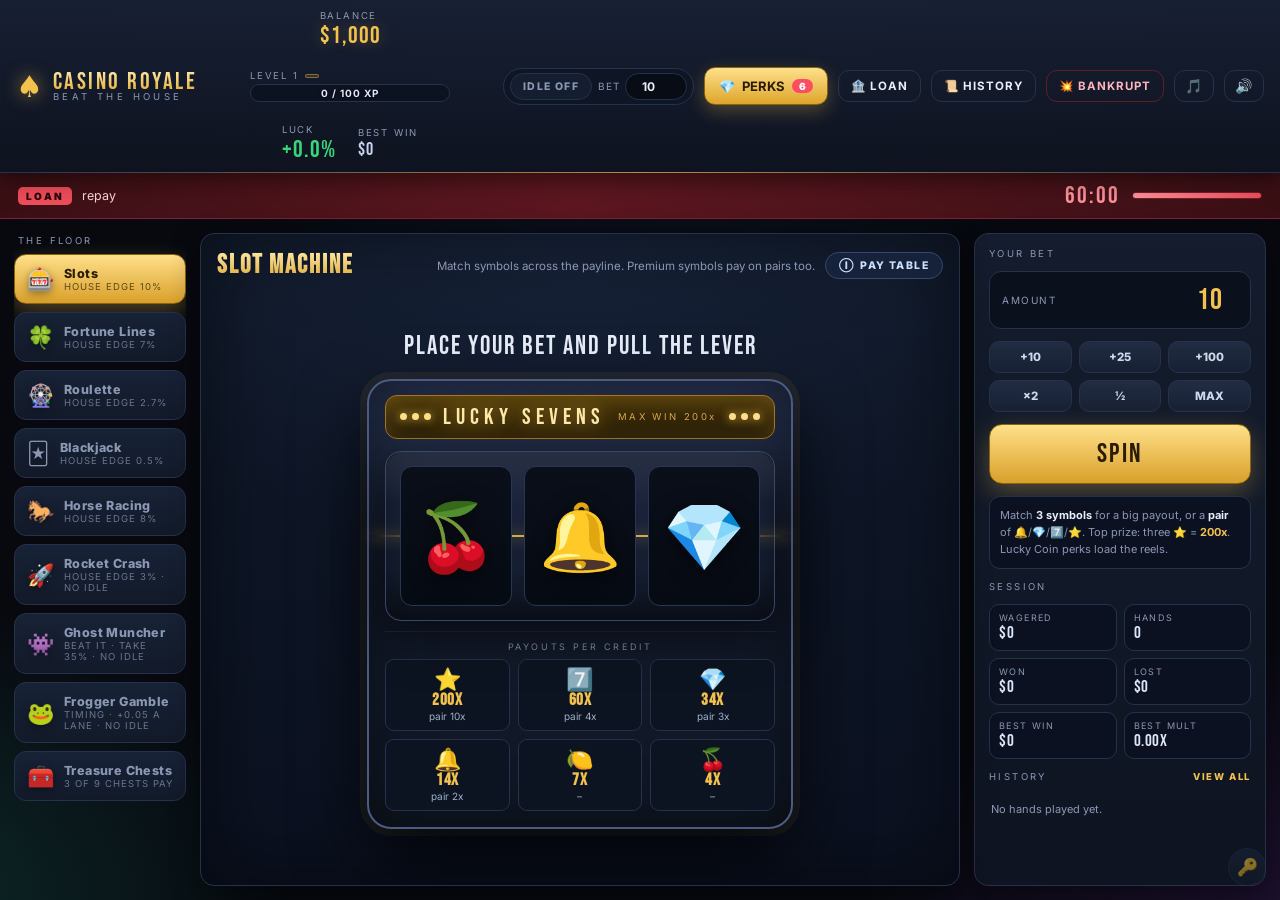
==== commit e8ea61cd: "Add files via upload" ====
--- a/index.html
+++ b/index.html
@@ -1,381 +1,98 @@
 <!DOCTYPE html>
-<html>
+<html lang="en">
+<head>
 <meta charset="utf-8">
-<title>Perchance</title>
 <meta name="viewport" content="width=device-width, initial-scale=1">
-<meta name="robots" content="noindex, nofollow" />
-<base href="https://perchance.org/casino-royale" target="_parent"/>
-<meta name="referrer" content="no-referrer"/>
-<meta id="colorSchemeMetaTagToPreventWhiteFlash75847" name="color-scheme" content="light dark"/>
-<style>/*! normalize.css v3.0.3 | MIT License | github.com/necolas/normalize.css */html{font-family:sans-serif;-ms-text-size-adjust:100%;-webkit-text-size-adjust:100%}body{margin:0}article,aside,details,figcaption,figure,footer,header,hgroup,main,menu,nav,section{display:block}audio,canvas,progress,video{display:inline-block;vertical-align:baseline}audio:not([controls]){display:none;height:0}[hidden]{display:none!important}template{display:none}a{background-color:transparent}a:active,a:hover{outline:0}abbr[title]{border-bottom:1px dotted}b,strong{font-weight:700}dfn{font-style:italic}h1{font-size:2em;margin:.67em 0}mark{background:#ff0;color:#000}small{font-size:80%}sub,sup{font-size:75%;line-height:0;position:relative;vertical-align:baseline}sup{top:-.5em}sub{bottom:-.25em}img{border:0}svg:not(:root){overflow:hidden}figure{margin:1em 40px}hr{box-sizing:content-box;height:0}pre{overflow:auto}code,kbd,pre,samp{font-family:monospace,monospace;font-size:1em}button:not([disabled]),input:not([disabled]),optgroup:not([disabled]),select:not([disabled]),textarea:not([disabled]){color:inherit}button,input,optgroup,select,textarea{font:inherit;margin:0}button{overflow:visible}button,select{text-transform:none}button,html input[type=button],input[type=reset],input[type=submit]{-webkit-appearance:button;cursor:pointer}button[disabled],html input[disabled]{cursor:default}button::-moz-focus-inner,input::-moz-focus-inner{border:0;padding:0}input{line-height:normal}input[type=checkbox],input[type=radio]{box-sizing:border-box;padding:0}input[type=number]::-webkit-inner-spin-button,input[type=number]::-webkit-outer-spin-button{height:auto}input[type=search]{-webkit-appearance:textfield;box-sizing:content-box}input[type=search]::-webkit-search-cancel-button,input[type=search]::-webkit-search-decoration{-webkit-appearance:none}fieldset{border:1px solid #c0c0c0;margin:0 2px;padding:.35em .625em .75em}legend{border:0;padding:0}textarea{overflow:auto}optgroup{font-weight:700}table{border-collapse:collapse;border-spacing:0}td,th{padding:0}</style>
-<script>window.PERCH={},window.PERCH.isServedOnPerchanceSubdomain=/^https:\/\/[a-z0-9]+\.perchance\.org$/.test(window.location.origin),document.__perchanceInternal={},document.__perchanceInternal.perchanceErrorString="",window.PERCH.parseNotjsData=function(text){return JSON.parse(text[0]==="{"||text[0]==="["?text:decodeURI(text))};</script>
-<script>(function(){var cap=window.__consoleCapture75847={entries:[],seq:0};try{(document.__perchanceInternal=document.__perchanceInternal||{}).consoleCapture=cap}catch{}function fmt(a){try{return typeof a=="string"?a:a instanceof Error?a.message+(a.stack?`
-`+String(a.stack).split(`
-`).slice(1,3).join(`
-`):""):JSON.stringify(a)}catch{try{return String(a)}catch{return"[unprintable]"}}}function push(kind,args){try{var s=Array.prototype.map.call(args,fmt).join(" ");cap.entries.push({n:++cap.seq,k:kind,s:s.slice(0,600)}),cap.entries.length>100&&cap.entries.shift()}catch{}}["log","warn","error"].forEach(function(k){var orig=console[k];console[k]=function(){return push(k,arguments),orig&&orig.apply(console,arguments)}}),window.addEventListener("error",function(e){push("uncaught",[(e.message||"error")+(e.filename?"  ("+e.filename.split("/").pop()+":"+e.lineno+")":"")])}),window.addEventListener("unhandledrejection",function(e){push("unhandledrejection",[e.reason&&(e.reason.message||e.reason)||"unknown"])})})();</script>
-<script>PERCH.withExportDebug83748=!0,window.location.hash.includes("__withExportDebug83748")&&(PERCH.withExportDebug83748=!1);</script>
-<script>{const PERCH=window.PERCH;if(window.addEventListener("load",function(){PERCH.windowOnLoadAlreadyFired=!0}),PERCH.ignorePerchanceErrors=!1,window.generatorName="casino-royale",window.generatorPublicId="11700a0b86f68c24997cf5c320e69676",window.generatorLastEditTime=+"1789429340291",window.generatorIsUnsaved=!1,PERCH.parentWindow=window.parent,PERCH.parentWindow||(PERCH.parentWindow={postMessage:function(){}}),PERCH.parentDataReloadMarkerKey=`__perchanceInternal_parentDataReload_${window.generatorName}`,PERCH.storeParentDataReloadMarker=function(){try{return sessionStorage.setItem(PERCH.parentDataReloadMarkerKey,String(Date.now())),sessionStorage.getItem(PERCH.parentDataReloadMarkerKey)!==null}catch(error){return console.warn("Unable to persist Perchance's parent-data reload mode in sessionStorage.",error),!1}},PERCH.hasParentDataReloadMarker=function(){try{return sessionStorage.getItem(PERCH.parentDataReloadMarkerKey)!==null}catch(error){return console.warn("Unable to read Perchance's parent-data reload mode from sessionStorage.",error),!1}},PERCH.clearParentDataReloadMarker=function(){try{sessionStorage.removeItem(PERCH.parentDataReloadMarkerKey)}catch(error){console.warn("Unable to clear Perchance's parent-data reload mode from sessionStorage.",error)}},PERCH.isAgentVessel=new URLSearchParams(window.location.search).get("__agentVessel")==="1",PERCH.isAgentVessel){try{document.documentElement.style.background="#000"}catch{}try{window.moduleSpace=window.moduleSpace||{}}catch{}}let parentDataRequestedByUrl=new URLSearchParams(window.location.search).getAll("__initWithDataFromParentWindow").some(value=>/^[1-9]/.test(value)),navigationEntry=typeof performance.getEntriesByType=="function"?performance.getEntriesByType("navigation")[0]:null,isReloadNavigation=navigationEntry?navigationEntry.type==="reload":!!(performance.navigation&&performance.navigation.type===1),parentDataRequestedByReload=!parentDataRequestedByUrl&&isReloadNavigation&&PERCH.hasParentDataReloadMarker();PERCH.initWithDataFromParentWindow=parentDataRequestedByUrl||parentDataRequestedByReload,PERCH.parentDataReloadMarkerWasStored=parentDataRequestedByUrl?PERCH.storeParentDataReloadMarker():parentDataRequestedByReload,!PERCH.initWithDataFromParentWindow&&!PERCH.isAgentVessel&&PERCH.clearParentDataReloadMarker()}</script>
-<script>PERCH.src=function(){const PERCH2=window.PERCH,CDN_BASE="https://user.uploads.dev/file/",KEY_REGEX=/^[0-9a-f]{32}\.[a-z0-9]{1,20}$/,state={manifest:{},hasPending:!1,shimsInstalled:!1,importMapInjected:!1};let pendingRequestCounter=0;const pendingWaiters=new Map;function swContainer(){return"serviceWorker"in navigator?navigator.serviceWorker:null}function swController(){const c=swContainer();return c?c.controller:null}function resolveSrcPath(urlish){if(!urlish)return null;let url;try{url=new URL(String(urlish),document.baseURI)}catch{return null}if(url.origin!=="https://perchance.org"&&url.origin!==window.location.origin||!url.pathname.startsWith("/src/")||url.pathname.length<=5)return null;try{return decodeURIComponent(url.pathname.slice(5))}catch{return null}}function cdnUrlFor(path){const entry=state.manifest[path];return entry&&typeof entry.key=="string"&&KEY_REGEX.test(entry.key)?CDN_BASE+entry.key:null}function shimRewrite(urlish){if(swController())return null;const path=resolveSrcPath(urlish);return path?cdnUrlFor(path):null}function pushStateToSw(){const controller=swController();if(controller)try{controller.postMessage({__perchanceSrc:!0,type:"state",manifest:state.manifest,hasPending:state.hasPending})}catch{}}swContainer()&&swContainer().addEventListener("message",async function(event){const data=event.data;if(!(!data||data.__perchanceSrc!==!0||!event.ports||!event.ports[0])){if(data.type==="src-state-request")srcDbg("stateReq",{hp:state.hasPending,n:Object.keys(state.manifest).length}),event.ports[0].postMessage({manifest:state.manifest,hasPending:state.hasPending});else if(data.type==="src-file-request"){srcDbg("fileReq",{path:String(data.path).slice(0,30),hp:state.hasPending});const answer=await requestPendingFileFromEditor(data.path);answer&&answer.found&&answer.buffer instanceof ArrayBuffer?event.ports[0].postMessage({found:!0,body:answer.buffer},[answer.buffer]):event.ports[0].postMessage({found:!1,deleted:!!(answer&&answer.deleted)})}}});function requestPendingFileFromEditor(path){return!state.hasPending||!PERCH2.isServedOnPerchanceSubdomain?Promise.resolve(null):new Promise(function(resolve){const requestId=++pendingRequestCounter;pendingWaiters.set(requestId,resolve),setTimeout(function(){pendingWaiters.has(requestId)&&(pendingWaiters.delete(requestId),resolve(null))},4500),PERCH2.parentWindow.postMessage({type:"srcPendingFileRequest",requestId,path},"https://perchance.org")})}window.addEventListener("message",function(e){if(e.source!==PERCH2.parentWindow||e.origin!=="https://perchance.org"||!e.data||e.data.type!=="srcPendingFileResponse")return;const waiter=pendingWaiters.get(e.data.requestId);waiter&&(pendingWaiters.delete(e.data.requestId),waiter(e.data))});function injectImportMap(){if(!(state.importMapInjected||!Object.keys(state.manifest).length))try{const imports={};for(const path of Object.keys(state.manifest)){const cdn=cdnUrlFor(path);cdn&&(imports["src/"+path]=cdn,imports[new URL("src/"+path,document.baseURI).href]=cdn,imports[window.location.origin+"/src/"+path]=cdn)}const script=document.createElement("script");script.type="importmap",script.textContent=JSON.stringify({imports}),(document.head||document.documentElement).appendChild(script),state.importMapInjected=!0}catch(e){console.warn("src import map injection failed:",e)}}function installShims(){if(state.shimsInstalled)return;state.shimsInstalled=!0;const originalFetch=window.fetch;window.fetch=function(input,init){try{const url=typeof input=="string"||input instanceof URL?String(input):input&&input.url,rewritten=shimRewrite(url);rewritten&&(input=typeof input=="string"||input instanceof URL?rewritten:new Request(rewritten,input))}catch{}return originalFetch.call(this,input,init)};const originalXhrOpen=XMLHttpRequest.prototype.open;XMLHttpRequest.prototype.open=function(method,url){try{const rewritten=shimRewrite(url);rewritten&&(arguments[1]=rewritten)}catch{}return originalXhrOpen.apply(this,arguments)};const urlProps=[[window.HTMLScriptElement,"src"],[window.HTMLImageElement,"src"],[window.HTMLLinkElement,"href"],[window.HTMLMediaElement,"src"],[window.HTMLSourceElement,"src"],[window.HTMLTrackElement,"src"]];for(const[Ctor,prop]of urlProps)if(Ctor)try{const desc=Object.getOwnPropertyDescriptor(Ctor.prototype,prop);if(!desc||!desc.set)continue;Object.defineProperty(Ctor.prototype,prop,{get:desc.get,set:function(value){try{const rewritten=shimRewrite(value);rewritten&&(value=rewritten)}catch{}return desc.set.call(this,value)},configurable:!0,enumerable:desc.enumerable})}catch{}const originalSetAttribute=Element.prototype.setAttribute;Element.prototype.setAttribute=function(name,value){try{const lower=String(name).toLowerCase();if(lower==="src"||lower==="href"||lower==="srcset"){const rewritten=shimRewrite(value);rewritten&&(value=rewritten)}}catch{}return originalSetAttribute.call(this,name,value)}}function rewriteTreeIfNoSw(rootEl){if(!(!rootEl||swController())&&Object.keys(state.manifest).length)try{for(const el of rootEl.querySelectorAll("[src], [href]"))for(const attrName of["src","href"]){const value=el.getAttribute(attrName);if(!value)continue;const path=resolveSrcPath(value);if(!path)continue;const cdn=cdnUrlFor(path);cdn&&el.setAttribute(attrName,cdn)}}catch(e){console.warn("src attribute rewrite failed:",e)}}let registrationPromise=null;function ensureServiceWorker(timeoutMs){if(!swContainer()||!PERCH2.isServedOnPerchanceSubdomain)return Promise.resolve(!1);if(swController())return pushStateToSw(),Promise.resolve(!0);if(!registrationPromise){const tryRegister=function(attempt){return navigator.serviceWorker.register(window.location.origin+"/lib/serviceWorker.js",{scope:window.location.origin+"/"}).catch(function(e){return console.warn("src service worker registration failed (attempt "+(attempt+1)+"):",e),attempt>=4?(registrationPromise=null,null):new Promise(function(r){setTimeout(r,500*Math.pow(2,attempt))}).then(function(){return tryRegister(attempt+1)})})};registrationPromise=tryRegister(0)}return new Promise(function(resolve){let done=!1;const finish=function(ok){done||(done=!0,ok?pushStateToSw():scheduleReloadForSwControlIfNeeded(),resolve(ok))};setTimeout(function(){finish(!!swController())},timeoutMs||2500),navigator.serviceWorker.addEventListener("controllerchange",function(){finish(!!swController())}),registrationPromise.then(function(registration){if(!registration)return finish(!1);swController()&&finish(!0)})})}function scheduleReloadForSwControlIfNeeded(){!state.hasPending||!swContainer()||navigator.serviceWorker.ready.then(function(registration){setTimeout(function(){if(!(!registration||!registration.active||swController()||!state.hasPending)){try{if(sessionStorage.__srcSwCtrlReloadDone==="1")return;sessionStorage.__srcSwCtrlReloadDone="1"}catch{return}window.location.reload()}},1500)}).catch(function(){})}function srcDbg(k,v){try{const pi=document.__perchanceInternal=document.__perchanceInternal||{};(pi.srcTrace=pi.srcTrace||[]).push([k,v,Date.now()%1e5]),pi.srcTrace.length>30&&pi.srcTrace.shift()}catch{}}function setState(manifest,hasPending){srcDbg("setState",{hp:hasPending===!0,n:Object.keys(manifest||{}).length,ctrl:!!swController()}),state.manifest=manifest&&typeof manifest=="object"&&!Array.isArray(manifest)?manifest:{},state.hasPending=hasPending===!0,pushStateToSw()}function isActive(){return Object.keys(state.manifest).length>0||state.hasPending}return{setState,isActive,resolveSrcPath,ensureServiceWorker,installShims,injectImportMap,rewriteTreeIfNoSw,pushStateToSw}}();</script>
-<script>try{window.localStorage.testIfWeCanReadLocalStorageWithoutDOMError}catch{console.debug("localStorage is disallowed. Adding a 'dummy' polyfill."),Object.defineProperty(window,"localStorage",{value:new Proxy({},{set:(t,k,v)=>t[k]=String(v)})})}</script>
-<script>{let inIframe2=function(){try{return window.self!==window.top}catch{return!0}};var inIframe=inIframe2;let localToken="LOCAL";navigator.webdriver&&window.location.href.includes("allow_direct_iframe_view")&&(localToken="LOCAL"),!inIframe2()&&localToken!=="LOCAL"&&(window.location.href="https://perchance.org/casino-royale"+window.location.search)}</script>
-<script>Array.prototype.at||(Array.prototype.at=function(relativeIndex){let i=relativeIndex>=0?relativeIndex:this.length+relativeIndex;return this[i]});</script>
-<script>{let needsFix=!1;if(console.debug({toString:function(){return needsFix=!0,""}}),needsFix){let createProtectiveProxy2=function(obj){return typeof obj!="object"||obj===null?obj:new Proxy(obj,{get:function(target,prop){if(!(prop==="toString"||prop===Symbol.toPrimitive))return target[prop]}})};var createProtectiveProxy=createProtectiveProxy2;["log","warn","debug","error"].forEach(function(method){const original=console[method].bind(console);console[method]=function(...args){for(let i=0;i<args.length;i++)args[i]=createProtectiveProxy2(args[i]);original(...args)}}),console.debug("Fixed safari log/toString bug.")}}</script>
-<script>if(window.location.host.endsWith(".perchance.org")){const enableBlocking=Date.now()-window.generatorLastEditTime>3e5;let spamHostnames=[];setTimeout(async()=>{spamHostnames=await fetch("https://perchance.org/api/securityData").then(r=>r.json()).then(data=>data.spamHostnames)},1e3*5),document.addEventListener("click",function(e){if(enableBlocking)try{const anchor=e.target.closest("a");if(anchor){const clickedHostname=new URL(anchor.getAttribute("href")).hostname;spamHostnames.some(h=>clickedHostname===h||clickedHostname.endsWith("."+h))&&e.preventDefault()}}catch{}})}</script>
-<style>html{margin:0;padding:0;width:100%;height:100%;box-sizing:border-box}*,*:before,*:after{box-sizing:inherit}body{margin:0;padding:0;text-align:center}hidden{position:fixed;top:-14000px;left:-14000px}body ul,body ol{text-align:left}</style>
-<script id="preloaded-generator-data" type="notjs">{"name":"casino-royale","modelText":"$meta\n  title = Casino Royale — Slots, Roulette, Blackjack, Horses, Crash, Arcade, Frogger & Chests\n  description = Start with 1000 dollars and try to beat the house across nine machines: slot machines, roulette, blackjack, horse racing, rocket crash, an arcade maze where skill pays off, a frog who has to judge real traffic one lane at a time, and a nine-chest treasure gamble. Level up, buy stacking perks, toggle idle auto-play, take a 1-hour loan when you go broke, or hit BANKRUPT to see the full story of your run.\n  image = https://user.uploads.dev/file/d2bbf4745d7c2d084a482e69bdb94700.jpg\n  tags = casino, gambling, slots, roulette, blackjack, horse racing, crash, arcade, pac-man, frogger, timing, treasure chest, idle, incremental, perks, leveling, game\n  header\n    mode = minimal\n\n// ---- tunables (the JS reads these off root) ----\nstartingMoney = 1000\nloanMinutes = 60\nloanInterest = 0.25\nloanBase = 1200\nloanPerLevel = 250\nidleDefaultBet = 10\nidleXpMult = 3\nfroggerBlockSec = 1.8\nxpBase = 100\nxpRate = 0.1\n// XP needed for level L is xpBase * L^xpExp, then multiplied by xpTierSpike once for\n// every completed block of xpTierSize levels. So levelling is smooth inside a tier and\n// then hits a hard wall at the start of each new tier (levels 11, 21, 31, ... with the\n// defaults, where the requirement doubles) -- milestone walls that stop the run-away\n// level snowball you get from a big bankroll and big bets.\nxpExp = 1.3\nxpTierSize = 10\nxpTierSpike = 2\nlevelLuck = 0.002\nlevelReward = 50\n\n// treasure chest payouts. Nine chests: four pay (chestHigh/chestGem/chestMid/\n// chestLow), one is a Lucky Star that grants a second pick, four are traps.\n// The star is worth the average chest, so the table returns\n// (high + gem + mid + low) * (9/8) / 9. Defaults: (10+3+2+1) -> 200%.\nchestHigh = 10\nchestGem = 3\nchestMid = 2\nchestLow = 1\n\n// roulette table limit: the most you may stake on one spin is\n// rouletteMaxBetBase * level^rouletteMaxBetExp, so your limit widens as you level.\n// Defaults: level 1 -> $400, level 10 -> ~$8.9k, level 30 -> ~$39k, level 60 -> ~$100k.\nrouletteMaxBetBase = 400\nrouletteMaxBetExp = 1.35\n\n// ---- flavour text ----\nwinFlavor\n  The house is feeling generous.\n  Chips rain down on the felt.\n  The pit boss glares at you.\n  Beginner's luck. Probably.\n  Somewhere, a whale is jealous.\n  You hear the faint clink of coins.\n  The odds blinked first.\n\nloseFlavor\n  The house collects. Again.\n  So close. So very close.\n  The dealer does not smile.\n  The felt drinks your chips.\n  Variance is a cruel mistress.\n  Maybe the next one.\n\nbankruptFlavor\n  The cage is empty. You are out of chips.\n  Down to the felt.\n  The lights feel a little dimmer now.\n  Every gambler meets the floor eventually.\n\nloanFlavor\n  The man in the suit smiles. That's never good.\n  Money now. Consequences later.\n  A clock starts ticking somewhere.\n  The house extends a very sharp hand.\n\nreportJokes\n  The carpet has a permanent impression of your shoes.\n  The cocktail waitress started charging you rent.\n  Somewhere, a mathematician is quietly weeping at your technique.\n  You have officially spent more time here than at your job.\n  The ATM knows you by first name now.\n  You are one hot streak away from a comeback. Statistically, you are also one hot streak away from a bus ticket home.\n  The house would like to offer you a loyalty card. And a therapist.\n  A security guard has started referring to you as \"the regular\".\n  Your chair has been declared a historical landmark.\n  The slot machine dedicated a small plaque to you.\n  You have contributed generously to the house's new fountain.\n  Free drinks remain free. Everything else did not.\n  The dealer has begun finishing your sentences.\n  You have discovered the true meaning of \"one more spin\".\n  Your bank called. Just to check you are still alive.\n  Somewhere a casino executive just bought a boat. You helped.\n  The reels dream about you. Not fondly.\n\nhorseNames\n  Thunderbolt\n  Night Rambler\n  Lucky Star\n  Iron Hoof\n  Velvet Thunder\n  Dust Devil\n  Copper Cannon\n  Silver Sleet\n  Bishop's Bet\n  All In Alice\n  Double Down\n  Last Chip\n  Rocket Fuel\n  House Special\n  Second Loan\n  Neigh-Sayer\n  Gold Karat\n  Margin Call\n  Quick Silver\n  Bold Gambit\n  Lucky Ace\n  Red Streak\n  Blue Chip\n  Dark Horse\n  Fast Lane\n  Royal Flush\n  Wild Card\n","outputTemplate":"\u003clink rel=\"preconnect\" href=\"https://fonts.googleapis.com\">\n\u003clink rel=\"preconnect\" href=\"https://fonts.gstatic.com\" crossorigin>\n\u003clink href=\"https://fonts.googleapis.com/css2?family=Bebas+Neue&family=Inter:wght@400;500;600;700;900&display=swap\" rel=\"stylesheet\">\n\u003clink rel=\"stylesheet\" href=\"src/styles.css\">\n\n\u003cdiv id=\"app\">\n  \u003cheader id=\"topbar\">\n    \u003cdiv class=\"brand\">\n      \u003cspan class=\"brand-suit\">&#9824;\u003c/span>\n      \u003cdiv class=\"brand-text\">\n        \u003cdiv class=\"brand-name\">CASINO ROYALE\u003c/div>\n        \u003cdiv class=\"brand-sub\">beat the house\u003c/div>\n      \u003c/div>\n    \u003c/div>\n\n    \u003cdiv class=\"tstats\">\n      \u003cdiv class=\"tstat\">\n        \u003cdiv class=\"tstat-label\">Balance\u003c/div>\n        \u003cdiv class=\"tstat-value money\" id=\"moneyEl\">0\u003c/div>\n      \u003c/div>\n      \u003cdiv class=\"tstat wide\">\n        \u003cdiv class=\"tstat-label\">Level \u003cspan id=\"levelEl\">1\u003c/span>\u003cspan class=\"tier-tag\" id=\"tierEl\" hidden>\u003c/span>\u003c/div>\n        \u003cdiv class=\"xpbar\">\u003cdiv class=\"xpfill\" id=\"xpFillEl\">\u003c/div>\u003cspan class=\"xptext\" id=\"xpTextEl\">0 / 0\u003c/span>\u003c/div>\n      \u003c/div>\n      \u003cdiv class=\"tstat\">\n        \u003cdiv class=\"tstat-label\">Luck\u003c/div>\n        \u003cdiv class=\"tstat-value luck\" id=\"luckEl\">+0.0%\u003c/div>\n      \u003c/div>\n      \u003cdiv class=\"tstat\">\n        \u003cdiv class=\"tstat-label\">Best Win\u003c/div>\n        \u003cdiv class=\"tstat-value small\" id=\"bestWinEl\">0\u003c/div>\n      \u003c/div>\n    \u003c/div>\n\n    \u003cdiv class=\"ttools\">\n      \u003cdiv class=\"idlebox\" id=\"idleBox\">\n        \u003cbutton id=\"idleToggleBtn\" class=\"pill\" type=\"button\">IDLE OFF\u003c/button>\n        \u003clabel class=\"idlebet\">\n          \u003cspan>Bet\u003c/span>\n          \u003cinput id=\"idleBetInput\" type=\"number\" min=\"1\" step=\"1\" value=\"10\">\n        \u003c/label>\n      \u003c/div>\n      \u003cbutton id=\"perkShopBtn\" class=\"btn gold shopbtn\" type=\"button\">\n        \u003cspan class=\"shopicon\">&#128142;\u003c/span> PERKS \u003cspan class=\"badge\" id=\"perkBadge\">0\u003c/span>\n      \u003c/button>\n      \u003cbutton id=\"loanBtn\" class=\"btn ghost toolbtn\" type=\"button\">&#127974; LOAN\u003c/button>\n      \u003cbutton id=\"historyBtn\" class=\"btn ghost toolbtn\" type=\"button\">&#128220; HISTORY\u003c/button>\n      \u003cbutton id=\"bankruptBtn\" class=\"btn ghost toolbtn danger\" type=\"button\">&#128165; BANKRUPT\u003c/button>\n      \u003cbutton id=\"musicBtn\" class=\"btn ghost toolbtn soundbtn\" type=\"button\" title=\"Music on\" aria-label=\"Mute music\">&#127925;\u003c/button>\n      \u003cbutton id=\"soundBtn\" class=\"btn ghost toolbtn soundbtn\" type=\"button\" title=\"Sound on\" aria-label=\"Mute sound\">&#128266;\u003c/button>\n    \u003c/div>\n  \u003c/header>\n\n  \u003cdiv id=\"loanBar\" class=\"loanbar\" hidden>\n    \u003cdiv class=\"loan-left\">\n      \u003cspan class=\"loan-tag\">LOAN\u003c/span>\n      \u003cspan id=\"loanText\">repay\u003c/span>\n    \u003c/div>\n    \u003cdiv class=\"loan-right\">\n      \u003cspan class=\"loan-clock\" id=\"loanClock\">60:00\u003c/span>\n      \u003cdiv class=\"loan-progress\">\u003cdiv class=\"loan-fill\" id=\"loanFill\">\u003c/div>\u003c/div>\n    \u003c/div>\n  \u003c/div>\n\n  \u003cmain id=\"layout\">\n    \u003cnav id=\"machineNav\" aria-label=\"Machines\">\u003c/nav>\n    \u003csection id=\"stage\">\u003c/section>\n    \u003caside id=\"betPanel\">\u003c/aside>\n  \u003c/main>\n\u003c/div>\n\n\u003cdiv id=\"cheatBox\">\n  \u003cdiv id=\"cheatPanel\" class=\"cheat-panel\" hidden>\n    \u003cinput id=\"cheatInput\" class=\"cheat-input\" type=\"text\" placeholder=\"enter code…\" autocomplete=\"off\" spellcheck=\"false\">\n  \u003c/div>\n  \u003cbutton id=\"cheatBtn\" class=\"cheat-btn\" type=\"button\" title=\"Code entry\" aria-label=\"Enter a code\">&#128273;\u003c/button>\n\u003c/div>\n\n\u003cdiv id=\"toastLayer\">\u003c/div>\n\u003cdiv id=\"fxLayer\">\u003c/div>\n\u003cdiv id=\"modalLayer\" hidden>\u003c/div>\n\n\u003cscript type=\"module\" src=\"src/main.js\">\u003c/script>\n","imports":[],"isPrivate":false,"srcManifest":{"perks.js":{"key":"d9876d31b49a50d4f2827349c713c01d.js","size":4184},"games/index.js":{"key":"06cd72242eb982a49e82d881baee2cdc.js","size":508},"games/slots-multi-math.js":{"key":"d663b046fc731f3198067158ff4b700b.js","size":6357},"state.js":{"key":"e57ee6bb67894d66fe5930dd05dcce39.js","size":10356},"ui.js":{"key":"81c5a134edf31d3c526931b0859112e5.js","size":8680},"games/common.js":{"key":"60f96b60b45117f3cd66590cfa065374.js","size":4138},"games/slots.js":{"key":"59b8780555df249c6d35b5d8182ad3fc.js","size":15474},"games/roulette.js":{"key":"df0f4c65808a675d831a47252b365a4b.js","size":25804},"games/blackjack.js":{"key":"fb8e173eb1324cda1b74742839e30c9e.js","size":20659},"games/horse.js":{"key":"1ce0b30cdf5931c64a17f82bf7ec49b5.js","size":16829},"README.md":{"key":"e7919b7140981fab30967d1cfdc2561b.txt","size":4077},"games/slots-multi.js":{"key":"7b10eac287f37f55d77b3919b241cdec.js","size":28332},"games/arcade.js":{"key":"50bfb28175842f7b3db02e8db5df5118.js","size":35657},"games/chest.js":{"key":"3808d5b4f1aa7bc2c53b1757d23299bf.js","size":13411},"games/infocard.js":{"key":"a9aa2f4df7aac8b1ff818915f6c23cf1.js","size":4338},"games/crash.js":{"key":"c04a25ab3850dc84e2f78d28cbbd74bd.js","size":24613},"games/frogger-math.js":{"key":"7d82691b7acaa153449281ca9f5217ac.js","size":17700},"games/frogger.js":{"key":"735a3a7e901fa3dc6e12b2abfc3aa809.js","size":59948},"main.js":{"key":"53397392ff1d829f4ffff7c7c9058e91.js","size":57563},"audio.js":{"key":"0a51c9b95e18dbab9c5d4a6d616329d3.js","size":11281},"styles.css":{"key":"26bdc76c7afc32e4cb613c18b8c8e993.css","size":80890},"music.js":{"key":"be33641ed98c682895db827011b22cb5.js","size":4679}}}</script>
-<script id="imported-generators" type="notjs">[]</script>
-<script id="imported-generator-names" type="notjs">[]</script>
-<script id="this-html-server-render-time" type="notjs">1789485460659</script>
-<meta id="perch-embed-flags" data-nlp-preload="0">
-<script>{function getNlpCompromiseSourceText(){let sourceScript=document.getElementById(nlpCompromiseSourceScriptId);if(sourceScript){let sourceText2=decodeURIComponent(sourceScript.textContent);return sourceScript.textContent="",sourceScript.remove(),sourceText2}if(preloadedNlpSourceText!==null)return preloadedNlpSourceText;let xhr=new XMLHttpRequest;if(xhr.open("GET",nlpCompromiseLibUrl,!1),xhr.send(),xhr.status!==200)throw new Error(`Failed to load the language library needed by this modifier (HTTP ${xhr.status}) - check your network connection and try again.`);return xhr.responseText}function ensureNlpCompromiseLoaded(){if(loadedNlpCompromise)return loadedNlpCompromise;let previousWindowNlp=window.nlp,shouldRestorePreviousWindowNlp=previousWindowNlp!==void 0;try{let sourceText=getNlpCompromiseSourceText();return eval(sourceText+`
-//# sourceURL=https://perchance.org/lib/compromise-11.12.4.min.js`),loadedNlpCompromise=window.nlp,PERCH.nlpCompromise=loadedNlpCompromise,preloadedNlpSourceText=null,loadedNlpCompromise}finally{shouldRestorePreviousWindowNlp?window.nlp=previousWindowNlp:delete window.nlp}}const PERCH=window.PERCH,nlpCompromiseSourceScriptId="perch-lazy-lib-compromise-11-12-4-source",nlpCompromiseLibUrl="https://perchance.org/lib/compromise-11.12.4.min.js";let loadedNlpCompromise,preloadedNlpSourceText=null;PERCH.nlpCompromise=function(...args){return ensureNlpCompromiseLoaded()(...args)},window.addEventListener("load",function(){let flagsEl=document.getElementById("perch-embed-flags");!flagsEl||flagsEl.getAttribute("data-nlp-preload")!=="1"||loadedNlpCompromise||document.getElementById(nlpCompromiseSourceScriptId)||setTimeout(function(){loadedNlpCompromise||preloadedNlpSourceText!==null||fetch(nlpCompromiseLibUrl).then(r=>r.ok?r.text():null).then(function(text){text&&!loadedNlpCompromise&&(preloadedNlpSourceText=text)}).catch(function(){})},250)})}</script>
-<script>PERCH.AvsAnSimple=function(root){var dict="2h.#2.a;i;&1.N;*4.a;e;i;o;/9.a;e;h1.o.i;l1./;n1.o.o;r1.e.s1./;01.8;12.1a;01.0;12.8;9;2.31.7;4.5.6.7.8.9.8a;0a.0;1;2;3;4;5;6;7;8;9;11; .22; .–.31; .42; .–.55; .,.h.k.m.62; .k.72; .–.82; .,.92; .–.8;<2.m1.d;o;=1.=1.E;@;A6;A1;A1.S;i1;r1;o.m1;a1;r1; .n1;d1;a1;l1;u1;c1.i1.a1.n;s1;t1;u1;r1;i1;a1;s.t1;h1;l1;e1;t1;e1.s;B2.h2.a1.i1;r1;a.á;o1.r1.d1. ;C3.a1.i1.s1.s.h4.a2.i1.s1;e.o1.i;l1.á;r1.o1.í;u2.i;r1.r1.a;o1.n1.g1.j;D7.a1.o1.q;i2.n1.a1.s;o1.t;u1.a1.l1.c;á1. ;ò;ù;ư;E7;U1;R.b1;o1;l1;i.m1;p1;e1;z.n1;a1;m.s1;p5.a1.c;e;h;o;r;u1.l1;o.w1;i.F11. ;,;.;/;0;1;2;3;4;5;6;71.0.8;9;Ae;B.C.D.F.I2.L.R.K.L.M.N.P.Q.R.S.T.B;C1;M.D;E2.C;I;F1;r.H;I3.A1;T.R1. ;U;J;L3.C;N;P;M;O1. ;P1;..R2.A1. ;S;S;T1;S.U2.,;.;X;Y1;V.c;f1.o.h;σ;G7.e1.r1.n1.e;h1.a3.e;i;o;i1.a1.n1.g;o2.f1. ;t1.t1. ;r1.i1.a;w1.a1.r1.r;ú;Hs. ;&;,;.2;A.I.1;2;3;5;7;B1;P.C;D;F;G;H1;I.I6;C.G.N.P.S1.D;T.K1.9;L;M1;..N;O2. ;V;P;R1;T.S1.F.T;V;e2.i1.r;r1.r1.n;o2.n6;d.e1.s;g.k.o2;l.r1;i1.f;v.u1.r;I3;I2;*.I.n1;d1;e1;p1;e1;n1;d2;e1;n1;c1;i.ê.s1;l1;a1;n1;d1;s.J1.i1.a1.o;Ly. ;,;.;1;2;3;4;8;A3. ;P;X;B;C;D;E2. ;D;F1;T.G;H1.D.I1.R;L;M;N;P;R;S1;m.T;U1. ;V1;C.W1.T;Z;^;a1.o1.i1.g;o1.c1.h1.a1;b.p;u1.s1.h1;o.ộ;M15. ;&;,;.1;A1;.1;S./;1;2;3;4;5;6;7;8;Ai;B.C.D.F.G.J.L.M.N.P.R.S.T.V.W.X.Y.Z.B1;S1;T.C;D;E3.P1;S.W;n;F;G;H;I4. ;5;6;T1;M.K;L;M;N;O1.U;P;Q;R;S;T1;R.U2. ;V;V;X;b1.u1.m;f;h;o2.D1.e.U1;..p1.3;s1.c;Ny. ;+;.1.E.4;7;8;:;A3.A1;F.I;S1.L;B;C;D;E3.A;H;S1. ;F1;U.G;H;I7.C.D1. ;K.L.N.O.S.K;L;M1;M.N2.R;T;P1.O1.V1./1.B;R2;J.T.S1;W.T1;L1.D.U1.S;V;W2.A;O1.H;X;Y3.C1.L;P;U;a1.s1.a1.n;t1.h;v;²;×;O5;N1;E.l1;v.n2;c1.e.e1.i;o1;p.u1;i.P1.h2.i1.a;o2.b2;i.o.i;Q1.i1.n1.g1.x;Rz. ;&;,;.1;J./;1;4;6;A3. ;.;F1;T.B1;R.C;D;E3. ;S1.P;U;F;G;H1.S;I2.A;C1. ;J;K;L1;P.M5;1.2.3.5.6.N;O2.H;T2;A.O.P;Q;R1;F.S4;,...?.T.T;U4;B.M.N.S.V;X;c;f1;M1...h2.A;B;ò;S11. ;&;,;.4.E;M;O;T1..3.B;D;M;1;3;4;5;6;8;9;A3. ;8;S2;E.I.B;C3.A1. ;R2.A.U.T;D;E6. ;5;C3;A.O.R.I1.F.O;U;F3;&.H.O1.S.G1;D.H3.2;3;L;I2. ;S1.O.K2.I.Y.L3;A2. ;.;I1. ;O.M3;A1. ;I.U1.R.N5.A.C3.A.B.C.E.F.O.O5. ;A1.I;E;S1;U.V;P7;A7;A.C.D.M.N.R.S.E1. ;I4;C.D.N.R.L1;O.O.U.Y.Q1. ;R;S1;W.T9.A1. ;C;D;F;I;L;M;S;V;U7.B.L.M.N.P.R.S.V;W1.R;X1.M;h1.i1.g1.a1.o;p1.i1.o1;n.t2.B;i1.c1.i;T4.a2.i2.g1.a.s1.c;v1.e1.s;e1.a1.m1.p;u1.i2.l;r;à;Um..1.N1..1.C;/1.1;11. .21.1;L1.T;M1.N;N4.C1.L;D2. .P.K;R1. .a;b2;a.i.d;g1.l;i1.g.l2;i.y.m;no. ;a1.n.b;c;d;e1;s.f;g;h;i2.d;n;j;k;l;m;n;o;p;q;r;s;t;u;v;w;p;r3;a.e.u1.k;s3. ;h;t1;r.t4.h;n;r;t;x;z;í;W2.P1.:4.A1.F;I2.B;N1.H.O1.V;R1.F1.C2.N.U.i1.k1.i1.E1.l1.i;X7;a.e.h.i.o.u.y.Y3.e1.t1.h;p;s;[5.A;E;I;a;e;_2._1.i;e;`3.a;e;i;a7; .m1;a1;r1. .n1;d2; .ě.p1;r1;t.r1;t1;í.u1;s1;s1;i1. .v1;u1;t.d3.a1.s1. ;e2.m1. ;r1. ;i2.c1.h1. ;e1.s1.e2.m;r;e8;c1;o1;n1;o1;m1;i1;a.e1;w.l1;i1;t1;e1;i.m1;p1;e1;z.n1;t1;e1;n1;d.s2;a1. .t4;a1; .e1; .i1;m1;a1;r.r1;u1.t.u1.p1. ;w.f3. ;M;y1.i;h9. ;,;.;C;a1.u1.t1;b.e2.i1.r1;a.r1.m1.a1.n;o4.m2.a1; .m;n8; .b.d.e3; .d.y.g.i.k.v.r1.s1. ;u1.r;r1. ;t1;t1;p1;:.i6;b1;n.e1;r.n2;f2;l1;u1;ê.o1;a.s1;t1;a1;l1;a.r1; .s1; .u.k1.u1. ;l3.c1.d;s1. ;v1.a;ma. ;,;R;b1.a.e1.i1.n;f;p;t1.a.u1.l1.t1.i1.c1.a1.m1.p1.i;×;n6. ;V;W;d1; .t;×;o8;c2;h1;o.u1;p.d1;d1;y.f1; .g1;g1;i.no. ;';,;/;a;b;c1.o;d;e2.i;r;f;g;i;l;m;n;o;r;s;t;u;w;y;z;–;r1;i1;g1;e.t1;r1.s;u1;i.r3. ;&;f;s9.,;?;R;f2.e.o.i1.c1.h;l1. ;p2.3;i1. ;r1.g;v3.a.e.i.t2.A;S;uc; ...b2.e;l;f.k2.a;i;m1;a1. .n3;a3; .n5.a;c;n;s;t;r1;y.e2; .i.i8.c2.o1.r1.p;u1.m;d1;i1.o;g1.n;l1.l;m1;o.n;s1.s;v1.o1;c.r5;a.e.i.l.o.s3. ;h;u1.r2;e.p3;a.e.i.t2.m;t;v.w1.a;xb. ;';,;.;8;b;k;l;m1;a.t;y1. ;y1.l;{1.a;|1.a;£1.8;À;Á;Ä;Å;Æ;É;Ò;Ó;Ö;Ü;à;á;æ;è;é1;t3.a;o;u;í;ö;ü1; .Ā;ā;ī;İ;Ō;ō;œ;Ω;α;ε;ω;ϵ;е;–2.e;i;ℓ;";function fill(node){var kidCount=parseInt(dict,36)||0,offset=kidCount&&kidCount.toString(36).length;node.article=dict[offset]=="."?"a":"an",dict=dict.substr(1+offset);for(var i=0;i<kidCount;i++){var kid=node[dict[0]]={};dict=dict.substr(1),fill(kid)}}return fill(root),{raw:root,query:function(word){var node=root,sI=0,result,c;do c=word[sI++];while(`"‘’“”$'`.indexOf(c)>=0);for(;;){if(result=node.article||result,node=node[c],!node)return result;c=word[sI++]||" "}}}}({});</script>
-<script>
-{const PERCH2=window.PERCH;let textTransformNames2=[];PERCH2.addNodeMethods=function(node){Object.defineProperty(node,"$odds",{get:PERCH2.$oddsMethod,configurable:!0}),Object.defineProperty(node,"getOdds",{get:PERCH2.$oddsMethod,configurable:!0}),Object.defineProperty(node,"getName",{get:function(){return this.$text},configurable:!0}),Object.defineProperty(node,"getParent",{get:function(){return this.$parent},configurable:!0}),Object.defineProperty(node,"getLength",{get:function(){return this.$children.length},configurable:!0}),Object.defineProperty(node,"getRawListText",{get:function(){return this.$perchanceCode},configurable:!0}),Object.defineProperty(node,"getSelf",{get:function(){return this},configurable:!0}),Object.defineProperty(node,"getPropertyKeys",{get:function(){return this.$valueChildren.slice(0)},configurable:!0}),Object.defineProperty(node,"getPropertyNames",{get:function(){return this.$valueChildren.slice(0)},configurable:!0}),Object.defineProperty(node,"getChildNames",{get:function(){return this.$children.slice(0)},configurable:!0}),Object.defineProperty(node,"getFunctionNames",{get:function(){return this.$functionChildren.slice(0)},configurable:!0}),Object.defineProperty(node,"getAllKeys",{get:function(){return this.$allKeys.slice(0)},configurable:!0}),Object.defineProperty(node,"toString",{value:PERCH2.toStringMethod,configurable:!0}),Object.defineProperty(node,"toLocaleString",{value:function(...args){let result2=String(this.toString());return String(Number(result2))===result2&&(result2=Number(result2)),result2.toLocaleString(...args)},writable:!0,configurable:!0}),Object.defineProperty(node,"evaluateItem",{get:function(){return this.valueOf()},configurable:!0}),Object.defineProperty(node,"selectOne",{get:PERCH2.selectOneMethod,configurable:!0}),Object.defineProperty(node,"selectAll",{get:PERCH2.selectAllMethod,configurable:!0}),Object.defineProperty(node,"selectMany",{value:PERCH2.selectManyMethod,writable:!0,configurable:!0}),Object.defineProperty(node,"selectUnique",{value:PERCH2.selectUniqueMethod,writable:!0,configurable:!0}),Object.defineProperty(node,"joinItems",{value:PERCH2.joinItemsMethod,writable:!0,configurable:!0}),Object.defineProperty(node,"sumItems",{get:function(){return this.selectAll.reduce((a,v)=>a+v.evaluateItem,0)},configurable:!0}),Object.defineProperty(node,"valueOf",{value:PERCH2.valueOfMethod,writable:!0,configurable:!0}),Object.defineProperty(node,"pluralForm",{get:PERCH2.pluralFormMethod,configurable:!0}),Object.defineProperty(node,"singularForm",{get:PERCH2.singularFormMethod,configurable:!0}),Object.defineProperty(node,"pastTense",{get:PERCH2.pastTenseMethod,configurable:!0}),Object.defineProperty(node,"presentTense",{get:PERCH2.presentTenseMethod,configurable:!0}),Object.defineProperty(node,"futureTense",{get:PERCH2.futureTenseMethod,configurable:!0}),Object.defineProperty(node,"negativeForm",{get:PERCH2.negativeFormMethod,configurable:!0}),Object.defineProperty(node,"sentenceCase",{get:PERCH2.sentenceCaseMethod,configurable:!0}),Object.defineProperty(node,"titleCase",{get:PERCH2.titleCaseMethod,configurable:!0}),Object.defineProperty(node,"lowerCase",{get:PERCH2.lowerCaseMethod,configurable:!0}),Object.defineProperty(node,"upperCase",{get:PERCH2.upperCaseMethod,configurable:!0}),Object.defineProperty(node,"replaceText",{value:PERCH2.replaceTextMethod,configurable:!0}),textTransformNames2.length===0&&(textTransformNames2.push("pluralForm"),textTransformNames2.push("singularForm"),textTransformNames2.push("pastTense"),textTransformNames2.push("presentTense"),textTransformNames2.push("futureTense"),textTransformNames2.push("negativeForm"),textTransformNames2.push("sentenceCase"),textTransformNames2.push("titleCase"),textTransformNames2.push("lowerCase"),textTransformNames2.push("upperCase"),textTransformNames2.push("replaceText")),Object.defineProperty(node,"consumableList",{get:PERCH2.consumableListMethod,configurable:!0}),Object.defineProperty(node,"createClone",{get:function(){return PERCH2.duplicatePerchanceNode(this)},configurable:!0})},PERCH2.replaceTextMethod=function(needle,replacement){return needle instanceof RegExp?this.toString().replace(needle,replacement.toString()):this.toString().split(needle.toString()).join(replacement.toString())},PERCH2.consumableListMethod=function(){let thisRef2=this,$outputShouldBeHidden=!1;thisRef2.___$outputShouldBeHidden&&(thisRef2=thisRef2.___proxyTarget,$outputShouldBeHidden=!0);let proxy=new Proxy(thisRef2,{alreadyConsumedItems:new Set,get:function(target2,property){if(property==="selectOne"){let selectedNode=PERCH2.selectOneMethod.bind(proxy)();return selectedNode&&selectedNode.$nodeType&&this.alreadyConsumedItems.add(selectedNode),selectedNode}else return property==="evaluateItem"?PERCH2.valueOfMethod.bind(proxy)():property==="getLength"?Object.keys(target2).includes("getLength")?target2.getLength:target2.$children.length-this.alreadyConsumedItems.size:property==="$alreadyConsumedItems"?this.alreadyConsumedItems:textTransformNames2.includes(property)?proxy.selectOne[property]:property==="getSelf"?proxy:$outputShouldBeHidden&&property==="$output"?void 0:target2[property]}});return proxy},PERCH2.valueOfMethod=function(key){let str=this.toString();return String(Number(str))===str?Number(str):str},PERCH2.selectAllMethod=function(){let $output=this.$output;if($output!==void 0)return[$output];if(this.$nodeType==="value"){let text2=this.$value;if(text2[0]==="{"&&text2[text2.length-1]==="}"){let items=PERCH2.splitUpCurlyOrBlock(text2.substr(1,text2.length-2));if(items)return items;PERCH2.perchanceError("You've called 'selectAll' on something that doesn't appear to be a list?",{declarationLineNumber:this.$declarationLineNumber,moduleName:this.$moduleName,node:this});return}else{PERCH2.perchanceError("You've called 'selectAll' on something that doesn't appear to be a list?",{declarationLineNumber:this.$declarationLineNumber,moduleName:this.$moduleName,node:this});return}}let arr=[];for(let key of this.$children)arr.push(this[key]);return arr.toString=function(){return this.join("")},arr},PERCH2.selectOneMethod=function(){const isConsumableList=!!this.$alreadyConsumedItems;let consumedNodes=new Set;isConsumableList&&(consumedNodes=this.$alreadyConsumedItems);let $output=this.$output;if($output!==void 0)return $output;if(this.$nodeType==="value"){let result2=this.toString();return String(Number(result2))===result2?Number(result2):result2}let textNodes=[],oddsSum=0,oddsArray=[];for(let key of this.$children){let node=this[key];if(!consumedNodes.has(node)){let odds=node.$odds;(odds<0||isNaN(odds))&&PERCH2.perchanceError(`The item on this line has the following odds: <code>${node.$oddsText}</code>. This has resulted in an odds value of <code>${odds}</code>, which is not valid. It should be a positive number.`,{declarationLineNumber:node.$declarationLineNumber,moduleName:node.$moduleName,node}),textNodes.push(node),oddsSum+=odds,oddsArray.push(odds)}}if(textNodes.length===0){if(consumedNodes.size>0)return`(no more items in the consumable '${this.$text}' list)`;{let out=PERCH2.evaluateText(this.$root,this.$parent,this.$text,{declarationLineNumber:this.$declarationLineNumber,moduleName:this.$moduleName,node:this});return window.generatorLastEditTime>1716337636385&&(out=PERCH2.processEscapedCharacters(out)),out}}let oddsSumStopPoint=oddsSum*Math.random(),selectedTextNode=null,oddsSumForChoice=0;for(let i=0;i<textNodes.length;i++)if(oddsSumForChoice+=oddsArray[i],oddsSumForChoice>=oddsSumStopPoint){selectedTextNode=textNodes[i];break}return selectedTextNode===null?(PERCH2.perchanceError(`This shouldn't happen! This may be a problem with the Perchance engine. Please report this bug to <a href='https://lemmy.world/c/perchance'>lemmy.world/c/perchance</a>. A text node couldn't be picked during a random selection in a node's .toString() function. Here's some extra details for the bug report: this.$text=${this.$text}; this.$children=${this.$children.join(",")}; this.$declarationLineNumber=${this.$declarationLineNumber}`,{declarationLineNumber:this.$declarationLineNumber,moduleName:this.$moduleName,node:this}),console.log(this,textNodes),console.error("Returning first text node rather than random one to prevent crashing while debugging."),textNodes[0]):selectedTextNode},PERCH2.toStringMethod=function(opts={}){let $output=this.$output;if($output!==void 0){$output=typeof $output=="number"?$output.toString():$output.toString({keepEscapes:opts.keepEscapes});let result2=PERCH2.evaluateText(this.$root,this.$parent,$output,{declarationLineNumber:this.$declarationLineNumber,moduleName:this.$moduleName,node:this});return opts.keepEscapes?result2:PERCH2.processEscapedCharacters(result2)}if(this.$nodeType==="value"){if(typeof this.$value=="number")return this.$value;{let text2=this.$value;if(this.$alreadyConsumedItems&&text2[0]==="{"&&text2[text2.length-1]==="}"){let items=PERCH2.splitUpCurlyOrBlock(text2.substr(1,text2.length-2));if(items){if(items=items.filter(i=>!this.$alreadyConsumedItems.has(PERCH2.getTextOddsDetails(i).textWithoutOdds||i)),items.length===0)return`(inline consumable list '${this.$key}' has no more items)`;let chosenItem=PERCH2.chooseRandomTextByOdds(this.$root,this.$parent,items,{declarationLineNumber:this.$declarationLineNumber,moduleName:this.$moduleName,node:this});return this.$alreadyConsumedItems.add(chosenItem),opts.keepEscapes?chosenItem:PERCH2.processEscapedCharacters(chosenItem)}}this.$alreadyConsumedItems&&PERCH2.perchanceError(`You tried to make this into a consumable list: <code>${PERCH2.escapeHTMLSpecialChars(this.$key)} = ${PERCH2.escapeHTMLSpecialChars(this.$value)}</code>, but for an inline item to be consumable, it must be of the format <code>a = {b|c|d}</code> and cannot have anything outside of the curly brackets (e.g. you could not make <code>a = {b|c|d}efg</code> consumable).`,{declarationLineNumber:this.$declarationLineNumber,moduleName:this.$moduleName,node:this});let result2=PERCH2.evaluateText(this.$root,this.$parent,this.$value,{declarationLineNumber:this.$declarationLineNumber,moduleName:this.$moduleName,node:this});return opts.keepEscapes?result2:PERCH2.processEscapedCharacters(result2)}}if(this.$children.length===0){let result2=PERCH2.evaluateText(this.$root,this.$parent,this.$text,{declarationLineNumber:this.$declarationLineNumber,moduleName:this.$moduleName,node:this});return opts.keepEscapes?result2:PERCH2.processEscapedCharacters(result2)}if(this.$children.length>0){let child=this.selectOne;if(typeof child=="string")return child;let text2=child.$text,result2=PERCH2.evaluateText(this.$root,child.$parent,text2,{declarationLineNumber:child.$declarationLineNumber,moduleName:child.$moduleName,node:child});return opts.keepEscapes?result2:PERCH2.processEscapedCharacters(result2)}},PERCH2.$oddsMethod=function(){if(this.$oddsText=="1")return 1;if(String(Number(this.$oddsText))===this.$oddsText)return Number(this.$oddsText);if(typeof this.$oddsText!="string")return PERCH2.perchanceError(`This shouldn't happen. This may be a problem with the Perchance engine. Please report this bug to <a href='https://lemmy.world/c/perchance'>lemmy.world/c/perchance</a>. The odds property of this node isn't a string. Here's some extra details for the bug report: this.$text=${PERCH2.escapeHTMLSpecialChars(this.$text)}; this.$children=${PERCH2.escapeHTMLSpecialChars(this.$children.join(","))}; this.$declarationLineNumber=${PERCH2.escapeHTMLSpecialChars(this.$declarationLineNumber)}; this.$oddsText=${PERCH2.escapeHTMLSpecialChars(this.$oddsText)}`,{declarationLineNumber:this.$declarationLineNumber,moduleName:this.$moduleName,node:this}),1;let evaluatedOdds=PERCH2.oddsTextToNumber(this.$root,this.$parent,this.$oddsText,{declarationLineNumber:this.$declarationLineNumber,moduleName:this.$moduleName,node:this});return typeof evaluatedOdds=="number"?evaluatedOdds:(PERCH2.perchanceError(`The '^' character is used to specify how likely an item is of being chosen during a random selection. This line appears to have a '^' character, but the text after that character (<b>${PERCH2.escapeHTMLSpecialChars(this.$oddsText)}</b>) isn't a number, or didn't evaluate to a number. You're allowed to use square and curly bracket expressions to randomly/dynamically determine the odds, but these expressions must evaluate to a number. In this case your odds expression didn't result in a number.`,{declarationLineNumber:this.$declarationLineNumber,moduleName:this.$moduleName,node:this}),1)},PERCH2.joinItemsMethod=function(str){let $output=this.$output;if($output!==void 0)return $output.toString();let arr=[];for(let c of this.$children)arr.push(this[c].getName);return arr.joinItems(str+"")},PERCH2.selectUniqueMethod=function(...a){return this.consumableList.selectMany(...a)},PERCH2.selectManyMethod=function(...a){let num2;if(a.length===1?Array.isArray(a[0])?num2=Number(a[0][Math.floor(Math.random()*a[0].length)]):num2=Number(a[0]):a.length===2?num2=Number(a[0])+Math.round(Math.random()*(a[1]-a[0])):a.length>2&&(num2=Number(a[Math.floor(Math.random()*a.length)])),isNaN(num2)||typeof num2!="number")return a.length===0?PERCH2.perchanceError(`You didn't give the selectMany() function any inputs when you used it on the node with the text "${PERCH2.escapeHTMLSpecialChars(this.$text||this)}". You need to give it at least one input so it knows how long the list/array should be.`,{moduleName:this.$moduleName}):PERCH2.perchanceError(`There's a problem with the inputs that you provided to the "selectMany" function when you used it on the node with the text "${PERCH2.escapeHTMLSpecialChars(this.$text||this)}". You have given it the following input${a.length==1?"":"s"}: <b>${PERCH2.escapeHTMLSpecialChars(a.join("</b>, <b>"))}</b>. ${a.length==1?"This":"These"} input${a.length==1?"":"s"} should be numeric (i.e. ${a.length==1?"it":"they"} should be${a.length==1?" a ":" "} number${a.length==1?"":"s"}).`,{moduleName:this.$moduleName}),["(syntax error)"];let arr=[];for(let i=0;i<num2;i++)arr.push(this.selectOne);return arr.toString=function(){return this.join("")},arr},PERCH2.titleCaseMethod=function(){return this.toString().split(" ").map(s=>s.slice(0,1).toUpperCase()+s.slice(1).toLowerCase()).join(" ")},PERCH2.sentenceCaseMethod=function(){return this.toString().split(/([!?.]+)/g).map(s=>{let i=s.search(/[a-zA-Z]/),a=s.slice(0,i),b=s.slice(i,i+1).toUpperCase(),c=s.slice(i+1);return a+b+c}).join("")},PERCH2.upperCaseMethod=function(){return this.toString().toUpperCase()},PERCH2.lowerCaseMethod=function(){return this.toString().toLowerCase()},function(e,a){typeof require=="function"&&typeof exports=="object"&&typeof module=="object"?module.exports=a():typeof define=="function"&&define.amd?define(function(){return a()}):e.pluralize=a()}(this,function(){var e=[],a=[],i={},r={},s={};function o(e2){return typeof e2=="string"?new RegExp("^"+e2+"$","i"):e2}function t(e2,a2){return e2===a2?a2:e2===e2.toLowerCase()?a2.toLowerCase():e2===e2.toUpperCase()?a2.toUpperCase():e2[0]===e2[0].toUpperCase()?a2.charAt(0).toUpperCase()+a2.substr(1).toLowerCase():a2.toLowerCase()}function n(e2,a2){return e2.replace(a2[0],function(i2,r2){var s2,o2,n2=(s2=a2[1],o2=arguments,s2.replace(/\$(\d{1,2})/g,function(e3,a3){return o2[a3]||""}));return t(i2===""?e2[r2-1]:i2,n2)})}function u(e2,a2,r2){if(!e2.length||i.hasOwnProperty(e2))return a2;for(var s2=r2.length;s2--;){var o2=r2[s2];if(o2[0].test(a2))return n(a2,o2)}return a2}function l(e2,a2,i2){return function(r2){var s2=r2.toLowerCase();return a2.hasOwnProperty(s2)?t(r2,s2):e2.hasOwnProperty(s2)?t(r2,e2[s2]):u(s2,r2,i2)}}function c(e2,a2,i2,r2){return function(r3){var s2=r3.toLowerCase();return!!a2.hasOwnProperty(s2)||!e2.hasOwnProperty(s2)&&u(s2,s2,i2)===s2}}function h(e2,a2,i2){return(i2?a2+" ":"")+(a2===1?h.singular(e2):h.plural(e2))}return h.plural=l(s,r,e),h.isPlural=c(s,r,e),h.singular=l(r,s,a),h.isSingular=c(r,s,a),h.addPluralRule=function(a2,i2){e.push([o(a2),i2])},h.addSingularRule=function(e2,i2){a.push([o(e2),i2])},h.addUncountableRule=function(e2){typeof e2!="string"?(h.addPluralRule(e2,"$0"),h.addSingularRule(e2,"$0")):i[e2.toLowerCase()]=!0},h.addIrregularRule=function(e2,a2){a2=a2.toLowerCase(),e2=e2.toLowerCase(),s[e2]=a2,r[a2]=e2},[["I","we"],["me","us"],["he","they"],["she","they"],["them","them"],["myself","ourselves"],["yourself","yourselves"],["itself","themselves"],["herself","themselves"],["himself","themselves"],["themself","themselves"],["is","are"],["was","were"],["has","have"],["this","these"],["that","those"],["echo","echoes"],["dingo","dingoes"],["volcano","volcanoes"],["tornado","tornadoes"],["torpedo","torpedoes"],["genus","genera"],["viscus","viscera"],["stigma","stigmata"],["stoma","stomata"],["dogma","dogmata"],["lemma","lemmata"],["schema","schemata"],["anathema","anathemata"],["ox","oxen"],["axe","axes"],["die","dice"],["yes","yeses"],["foot","feet"],["eave","eaves"],["goose","geese"],["tooth","teeth"],["quiz","quizzes"],["human","humans"],["proof","proofs"],["carve","carves"],["valve","valves"],["looey","looies"],["thief","thieves"],["groove","grooves"],["pickaxe","pickaxes"],["passerby","passersby"]].forEach(function(e2){return h.addIrregularRule(e2[0],e2[1])}),[[/s?$/i,"s"],[/[^\u0000-\u007F]$/i,"$0"],[/([^aeiou]ese)$/i,"$1"],[/(ax|test)is$/i,"$1es"],[/(alias|[^aou]us|t[lm]as|gas|ris)$/i,"$1es"],[/(e[mn]u)s?$/i,"$1s"],[/([^l]ias|[aeiou]las|[ejzr]as|[iu]am)$/i,"$1"],[/(alumn|syllab|vir|radi|nucle|fung|cact|stimul|termin|bacill|foc|uter|loc|strat)(?:us|i)$/i,"$1i"],[/(alumn|alg|vertebr)(?:a|ae)$/i,"$1ae"],[/(seraph|cherub)(?:im)?$/i,"$1im"],[/(her|at|gr)o$/i,"$1oes"],[/(agend|addend|millenni|dat|extrem|bacteri|desiderat|strat|candelabr|errat|ov|symposi|curricul|automat|quor)(?:a|um)$/i,"$1a"],[/(apheli|hyperbat|periheli|asyndet|noumen|phenomen|criteri|organ|prolegomen|hedr|automat)(?:a|on)$/i,"$1a"],[/sis$/i,"ses"],[/(?:(kni|wi|li)fe|(ar|l|ea|eo|oa|hoo)f)$/i,"$1$2ves"],[/([^aeiouy]|qu)y$/i,"$1ies"],[/([^ch][ieo][ln])ey$/i,"$1ies"],[/(x|ch|ss|sh|zz)$/i,"$1es"],[/(matr|cod|mur|sil|vert|ind|append)(?:ix|ex)$/i,"$1ices"],[/\b((?:tit)?m|l)(?:ice|ouse)$/i,"$1ice"],[/(pe)(?:rson|ople)$/i,"$1ople"],[/(child)(?:ren)?$/i,"$1ren"],[/eaux$/i,"$0"],[/m[ae]n$/i,"men"],["thou","you"]].forEach(function(e2){return h.addPluralRule(e2[0],e2[1])}),[[/s$/i,""],[/(ss)$/i,"$1"],[/(wi|kni|(?:after|half|high|low|mid|non|night|[^\w]|^)li)ves$/i,"$1fe"],[/(ar|(?:wo|[ae])l|[eo][ao])ves$/i,"$1f"],[/ies$/i,"y"],[/(dg|ss|ois|lk|ok|wn|mb|th|ch|ec|oal|is|ck|ix|sser|ts|wb)ies$/i,"$1ie"],[/\b(l|(?:neck|cross|hog|aun)?t|coll|faer|food|gen|goon|group|hipp|junk|vegg|(?:pork)?p|charl|calor|cut)ies$/i,"$1ie"],[/\b(mon|smil)ies$/i,"$1ey"],[/\b((?:tit)?m|l)ice$/i,"$1ouse"],[/(seraph|cherub)im$/i,"$1"],[/(x|ch|ss|sh|zz|tto|go|cho|alias|[^aou]us|t[lm]as|gas|(?:her|at|gr)o|[aeiou]ris)(?:es)?$/i,"$1"],[/(analy|diagno|parenthe|progno|synop|the|empha|cri|ne)(?:sis|ses)$/i,"$1sis"],[/(movie|twelve|abuse|e[mn]u)s$/i,"$1"],[/(test)(?:is|es)$/i,"$1is"],[/(alumn|syllab|vir|radi|nucle|fung|cact|stimul|termin|bacill|foc|uter|loc|strat)(?:us|i)$/i,"$1us"],[/(agend|addend|millenni|dat|extrem|bacteri|desiderat|strat|candelabr|errat|ov|symposi|curricul|quor)a$/i,"$1um"],[/(apheli|hyperbat|periheli|asyndet|noumen|phenomen|criteri|organ|prolegomen|hedr|automat)a$/i,"$1on"],[/(alumn|alg|vertebr)ae$/i,"$1a"],[/(cod|mur|sil|vert|ind)ices$/i,"$1ex"],[/(matr|append)ices$/i,"$1ix"],[/(pe)(rson|ople)$/i,"$1rson"],[/(child)ren$/i,"$1"],[/(eau)x?$/i,"$1"],[/men$/i,"man"]].forEach(function(e2){return h.addSingularRule(e2[0],e2[1])}),["adulthood","advice","agenda","aid","aircraft","alcohol","ammo","analytics","anime","athletics","audio","bison","blood","bream","buffalo","butter","carp","cash","chassis","chess","clothing","cod","commerce","cooperation","corps","debris","diabetes","digestion","elk","energy","equipment","excretion","expertise","firmware","flounder","fun","furniture","gallows","garbage","graffiti","hardware","headquarters","health","herpes","highjinks","homework","housework","information","jeans","justice","kudos","labour","literature","machinery","mackerel","mail","media","mews","moose","music","mud","manga","news","only","personnel","pike","plankton","pliers","police","pollution","premises","rain","research","rice","salmon","scissors","series","sewage","shambles","shrimp","software","staff","swine","tennis","traffic","transportation","trout","tuna","wealth","welfare","whiting","wildebeest","wildlife","you",/pok[eé]mon$/i,/[^aeiou]ese$/i,/deer$/i,/fish$/i,/measles$/i,/o[iu]s$/i,/pox$/i,/sheep$/i].forEach(h.addUncountableRule),h}),PERCH2.pluralize396795627295786=window.pluralize,delete window.pluralize,PERCH2.pluralFormMethod=function(){let input=this.toString();return PERCH2.pluralize396795627295786(input)},PERCH2.singularFormMethod=function(){let input=this.toString();return PERCH2.pluralize396795627295786(input,1)};let nlpCompromiseAddedWords={abolish:"Verb",abound:"Verb",abstract:"Verb",accent:"Verb",accomplish:"Verb",admonish:"Verb",alert:"Verb",ally:"Verb",appropriate:"Verb",astonish:"Verb",auction:"Verb",audition:"Verb",average:"Verb",awake:"Verb",award:"Verb",back:"Verb",backpedal:"Verb",banish:"Verb",bank:"Verb",bankrupt:"Verb",better:"Verb",bill:"Verb",blacklist:"Verb",bless:"Verb",blind:"Verb",bloody:"Verb",blossom:"Verb",board:"Verb",bob:"Verb",bombard:"Verb",bottle:"Verb",brave:"Verb",breakfast:"Verb",brief:"Verb",bus:"Verb",busy:"Verb",butcher:"Verb",butter:"Verb",cake:"Verb",calm:"Verb",captain:"Verb",care:"Verb",cash:"Verb",caution:"Verb",center:"Verb",cherish:"Verb",christen:"Verb",chronicle:"Verb",chuck:"Verb",circumvent:"Verb",clean:"Verb",clear:"Verb",club:"Verb",commission:"Verb",complete:"Verb",comply:"Verb",conceal:"Verb",condition:"Verb",content:"Verb",contrive:"Verb",cool:"Verb",correct:"Verb",corrupt:"Verb",critique:"Verb",cup:"Verb",dawn:"Verb",degenerate:"Verb",demolish:"Verb",deprive:"Verb",derive:"Verb",design:"Verb",diminish:"Verb",disable:"Verb",discard:"Verb",disregard:"Verb",don:"Verb",double:"Verb",down:"Verb",dry:"Verb",dull:"Verb",elaborate:"Verb",embellish:"Verb",empty:"Verb",engineer:"Verb",enlist:"Verb",equal:"Verb",erect:"Verb",exact:"Verb",faint:"Verb",fake:"Verb",fancy:"Verb",fine:"Verb",firm:"Verb",fish:"Verb",fit:"Verb",flatter:"Verb",flicker:"Verb",flourish:"Verb",fly:"Verb",ford:"Verb",forward:"Verb",foster:"Verb",foul:"Verb",free:"Verb",frequent:"Verb",fund:"Verb",furnish:"Verb",further:"Verb",garnish:"Verb",gossip:"Verb",grace:"Verb",grant:"Verb",ground:"Verb",group:"Verb",herald:"Verb",hoist:"Verb",hollow:"Verb",hope:"Verb",house:"Verb",hum:"Verb",humble:"Verb",ice:"Verb",impoverish:"Verb",indent:"Verb",index:"Verb",initial:"Verb",institute:"Verb",inventory:"Verb",knot:"Verb",last:"Verb",lavish:"Verb",lean:"Verb",light:"Verb",lobby:"Verb",long:"Verb",lower:"Verb",lunch:"Verb",mail:"Verb",man:"Verb",mark:"Verb",marshal:"Verb",mature:"Verb",mean:"Verb",mellow:"Verb",milk:"Verb",mimic:"Verb",mine:"Verb",model:"Verb",moderate:"Verb",motion:"Verb",mute:"Verb",narrow:"Verb",near:"Verb",nestle:"Verb",nick:"Verb",number:"Verb",nurse:"Verb",obscure:"Verb",oil:"Verb",open:"Verb",outlive:"Verb",overcrowd:"Verb",overdo:"Verb",overeat:"Verb",overflow:"Verb",overhaul:"Verb",overhear:"Verb",overheat:"Verb",overload:"Verb",overlook:"Verb",overpower:"Verb",overrule:"Verb",oversee:"Verb",overshadow:"Verb",oversleep:"Verb",overthrow:"Verb",overturn:"Verb",own:"Verb",panic:"Verb",part:"Verb",partition:"Verb",patent:"Verb",patrol:"Verb",pedal:"Verb",pepper:"Verb",perfect:"Verb",perish:"Verb",petition:"Verb",plant:"Verb",please:"Verb",ply:"Verb",police:"Verb",polish:"Verb",position:"Verb",post:"Verb",pound:"Verb",power:"Verb",press:"Verb",pressure:"Verb",prime:"Verb",pucker:"Verb",punish:"Verb",query:"Verb",quiz:"Verb",rain:"Verb",rally:"Verb",ration:"Verb",rear:"Verb",rebel:"Verb",rebound:"Verb",refurbish:"Verb",relish:"Verb",repeal:"Verb",replenish:"Verb",requisition:"Verb",research:"Verb",reserve:"Verb",rev:"Verb",revive:"Verb",right:"Verb",ring:"Verb",rival:"Verb",round:"Verb",salt:"Verb",sanction:"Verb",scent:"Verb",school:"Verb",secure:"Verb",separate:"Verb",service:"Verb",shut:"Verb",signal:"Verb",silhouette:"Verb",single:"Verb",slow:"Verb",smooth:"Verb",snicker:"Verb",snow:"Verb",sour:"Verb",space:"Verb",spare:"Verb",speed:"Verb",spike:"Verb",spiral:"Verb",spy:"Verb",square:"Verb",stable:"Verb",station:"Verb",steady:"Verb",steam:"Verb",stuff:"Verb",sue:"Verb",tame:"Verb",tan:"Verb",taper:"Verb",tarnish:"Verb",tender:"Verb",tense:"Verb",thin:"Verb",thunder:"Verb",till:"Verb",time:"Verb",top:"Verb",total:"Verb",trouble:"Verb",undercut:"Verb",underline:"Verb",undertake:"Verb",undervalue:"Verb",up:"Verb",upset:"Verb",utter:"Verb",vanish:"Verb",varnish:"Verb",void:"Verb",wade:"Verb",warm:"Verb",water:"Verb",weather:"Verb",wed:"Verb",welcome:"Verb",woo:"Verb",wound:"Verb"};PERCH2.pastTenseMethod=function(){let word=this.toString();if(word==="hope"||word==="hopes"||word==="hoped"||word==="hoping")return"hoped";if(word==="bill"||word==="bills"||word==="billed"||word==="billing")return"billed";if(word==="dawn"||word==="dawns"||word==="dawned"||word==="dawning")return"dawned";let out=PERCH2.nlpCompromise("They "+this.toString(),nlpCompromiseAddedWords).verbs().conjugate()[0];return out?out.PastTense:this.toString()+"ed"},PERCH2.futureTenseMethod=function(){let word=this.toString();if(word==="hope"||word==="hopes"||word==="hoped"||word==="hoping")return"will hope";if(word==="bill"||word==="bills"||word==="billed"||word==="billing")return"will bill";if(word==="dawn"||word==="dawns"||word==="dawned"||word==="dawning")return"will dawn";let out=PERCH2.nlpCompromise("They "+this.toString(),nlpCompromiseAddedWords).verbs().conjugate()[0];return out?out.FutureTense:this.toString()+"ed"},PERCH2.presentTenseMethod=function(){let word=this.toString();if(word==="hope"||word==="hopes"||word==="hoped"||word==="hoping")return"hopes";if(word==="bill"||word==="bills"||word==="billed"||word==="billing")return"bills";if(word==="dawn"||word==="dawns"||word==="dawned"||word==="dawning")return"dawns";let out=PERCH2.nlpCompromise("They "+this.toString(),nlpCompromiseAddedWords).verbs().conjugate()[0];return out?out.PresentTense:this.toString()+"ed"},PERCH2.negativeFormMethod=function(){return PERCH2.nlpCompromise(this.toString()).sentences().toNegative().out("text")}}{const PERCH=window.PERCH;PERCH.evaluateSquareBlock=function(root,thisRef,expression,ctxInfo={}){let originalExpression=expression;if(expression=expression.trim(),PERCH.throwErrorIfNonDirectListReferenceIsFoundDuringEvaluateSquareBlock&&!PERCH.isValidJavaScriptIdentifier(expression))throw new Error("this is a harmless error - it's just used to break out of the direct-node-linking process createPerchanceTree");let proxiedThisRef;Object.getOwnPropertyDescriptor(thisRef,"$output")&&(proxiedThisRef=new Proxy(thisRef,{get:function(target2,property){if(property!=="$output"){if(property==="___$outputShouldBeHidden")return!0;if(property==="___proxyTarget")return thisRef;{let desc=Object.getOwnPropertyDescriptor(target2,property);return desc?desc.get?desc.get.bind(proxiedThisRef)():desc.value&&typeof desc.value=="function"?desc.value.bind(proxiedThisRef):target2[property]:void 0}}}}));try{let tempHasHandlerHolder;root.___isProxy&&(tempHasHandlerHolder=root.___proxyHandler.has,root.___proxyHandler.has=document.__perchanceInternal.rootProxyHasHandler_Greedy.bind(root.___proxyHandler)),PERCH.currentEvaluateSquareBlockRoot=root;let result=function(){return eval(`with(root){${expression}}`)}.apply(proxiedThisRef||thisRef);if(root.___isProxy&&(root.___proxyHandler.has=tempHasHandlerHolder),PERCH.currentEvaluateSquareBlockRoot=null,result===void 0){PERCH.perchanceError(`The expression '[${PERCH.escapeHTMLSpecialChars(originalExpression)}]' returned nothing (<code>undefined</code>). You may be trying to reference a list, variable, or function that doesn't exist. Here are some common causes of this error: <ul><li>You tried to reference a list/variable that you haven't created. For example, if you wrote [animal], but there was no top-level list called "animal", then you would get this error. Note that names are <b>case-sensitive</b> - check your capitalization.</li><li>If you misspell a property/function name, then you'll get this error. For example "[noun.pluralFormm]" would produce this error because "pluralForm" has been misspelled.</li><li>If you try to access a property of an object that doesn't exist, or that evaluates to something which doesn't exist, then you'll get this error.</li></ul>`,ctxInfo);return}else return typeof result=="string"&&String(Number(result))===result?Number(result):result}catch(e){if(PERCH.throwErrorIfNonDirectListReferenceIsFoundDuringEvaluateSquareBlock)throw new Error("ignore this");return e.message.toLowerCase().includes("call stack size")?PERCH.perchanceError(`There's a problem with the syntax of this expression: '[${PERCH.escapeHTMLSpecialChars(originalExpression)}]'. Here's the message that was returned when execution failed: <b>${PERCH.escapeHTMLSpecialChars(e.message.slice(0,5e3))}</b>. It may be that you've accidentally created an "infinite loop" by making a list reference itself, or something like that.`,ctxInfo):e.message.toLowerCase().includes("token")&&(originalExpression.includes("“")||originalExpression.includes("”"))?PERCH.perchanceError(`There's a problem with the syntax of this expression: '[${PERCH.escapeHTMLSpecialChars(originalExpression)}]'. Here's the message that was returned when execution failed: <b>${PERCH.escapeHTMLSpecialChars(e.message.slice(0,5e3))}</b>. It looks like you might be using "curly quotes" (like this: <code>“blah”</code>) instead of normal quotes (like this: <code>"blah"</code>)? Perchance requires that you use normal quotes for text inside square brackets (e.g. <code>[a = animal.selectOne,""]</code>).`,ctxInfo):PERCH.perchanceError(`There's a problem with the syntax of this expression: '[${PERCH.escapeHTMLSpecialChars(originalExpression)}]'. Here's the message that was returned when execution failed: <b>${PERCH.escapeHTMLSpecialChars(e.message)}</b>. Here are some common mistakes: <ul><li>you tried to reference a variable/list that you haven't created</li><li>list names are case-sensitive: "[animal]" is different to [Animal], and you should use underscores in list names instead of spaces</li></ul>`,ctxInfo),"(syntax error)"}}}{const PERCH=window.PERCH;let NODE_ODDS_INDICATOR_CHARACTER="^";document.__perchanceInternal.rootProxyHasHandler=void 0,document.__perchanceInternal.rootProxyHasHandler_Greedy=function(target,prop){let isInGlobalScope;if(PERCH.withExportDebug83748){if(isInGlobalScope=prop in window,!isInGlobalScope)try{eval(prop),isInGlobalScope=!0}catch(e){}}else isInGlobalScope=prop in window;return isInGlobalScope?prop in this.executeChain(target,this.capturedCalls):!0},PERCH.createPerchanceTree=function(text2,moduleName,backupModuleName,doNotPreprocess){const functionStartTime=Date.now();let lines=text2.replace(/\r/g,"").split(`
-`);const commentRegex=/\/\//;for(let i=0;i<lines.length;i++)commentRegex.test(lines[i])&&(lines[i]=PERCH.stripCommentFromLine(lines[i]));lines=lines.map(text3=>/[^\s]/.test(text3)?text3:text3.trim());for(let i=0;i<lines.length;i++){let normed=PERCH.normaliseLineIndentsToTabs(lines[i]);if(normed===!1){PERCH.perchanceError(`There appears to be an indenting error on this line near this text: "${PERCH.escapeHTMLSpecialChars(lines[i].substr(0,30))}". Perchance lists should be indented with either one tab or two spaces (per nesting level). If you want to have a space before a list item, then you should start the item with "\\s" (backslash + "s") which will be converted into a space (you can read more about this in the <a href="/tutorial">tutorial</a>).`,{declarationLineNumber:i+1,moduleName});return}else lines[i]=normed}for(let i=0;i<lines.length;i++)lines[i]={text:lines[i],indents:lines[i].search(/[^\t]/),lineNumber:i+1,children:[],parent:null},lines[i].text=lines[i].text.trim();lines=lines.filter((l,i)=>l.text===""?(lines[i-1]&&(lines[i-1].blankLineBelow=l),!1):!0);let root2={text:"<root>",indents:-1,lineNumber:-1,children:[],parent:null,nodeType:"text",odds:"1",perchanceCode:""},indentOwners={0:root2};for(let i=0;i<lines.length;i++){let line=lines[i],indents=line.indents;if(indentOwners[indents])indentOwners[indents].children.push(line),line.parent=indentOwners[indents],indentOwners[indents+1]=line,indentOwners[indents+2]=void 0;else{PERCH.perchanceError(`There appears to be an indenting error on this line near this text: "${PERCH.escapeHTMLSpecialChars(line.text.substr(0,30))}". Perchance lists should be indented with either one tab or two spaces. If you want to have a space before a list item, then you should start the item with "\\s" (backslash + "s") which will be converted into a space (you can read more about this in the <a href="/tutorial">tutorial</a>).`,{declarationLineNumber:line.lineNumber,moduleName});return}}for(let i=0;i<lines.length;i++){lines[i].perchanceCode=lines[i].text;let j=0,ancestor=lines[i].parent;for(;;){ancestor.parent===null?ancestor.perchanceCode+=`${ancestor.perchanceCode?`
-`:""}`+lines[i].text:ancestor.perchanceCode+=`
-`+"  ".repeat(lines[i].indents-ancestor.indents)+lines[i].text;let blankLine=lines[i].blankLineBelow;for(;blankLine;)ancestor.perchanceCode+=`
-`,blankLine=blankLine.blankLineBelow;if(ancestor=ancestor.parent,!ancestor)break;if(j++>1e5){PERCH.perchanceError("Some sort of looping/recursion error has occurred. Please make a post on the forum (lemmy.world/c/perchance) so I can take a look at this. Thanks!",{moduleName});return}}}root2.perchanceCode=text2;const unnecessarySquareBracketsRegex=/([^\\]|^)\[([^\]]*?[^a-zA-Z0-9_$\]]|)\[[a-zA-Z][a-zA-Z0-9_$.]*?\][^\]]*?\]/,singleEqualsInDynamicOddsRegex=/\^\[[^\]]*[^=!<>]=[^=>][^\]]*\]\s*$/,singleEqualsInIfElseConditionRegex=/\[if\s*\([^\)]*[^=><!]=[^=>][^\)]*\)\s*\{/;for(let i=0;i<lines.length;i++)if(!(lines[i].text.length>5e3)&&lines[i].text.indexOf("[")!==-1){if(lines[i].text.indexOf('"')!==-1||lines[i].text.indexOf("'")!==-1||lines[i].text.indexOf("'")!==-1){if(lines[i].text.match(unnecessarySquareBracketsRegex)){let newText=lines[i].text;newText=newText.replace(/".*[^\\]?"/g,'""'),newText=newText.replace(/`.*[^\\]?`/g,"``"),newText=newText.replace(/'.*[^\\]?'/g,"''"),newText.match(unnecessarySquareBracketsRegex)&&(/\[ *\.\.\./.test(newText)||window.codeWarningsArray.push({lineNumber:lines[i].lineNumber,generatorName:moduleName,warningId:"square-brackets-wrapping-variable-name-within-square-block"}))}}else lines[i].text.match(unnecessarySquareBracketsRegex)&&window.codeWarningsArray.push({lineNumber:lines[i].lineNumber,generatorName:moduleName,warningId:"square-brackets-wrapping-variable-name-within-square-block"});lines[i].text.match(singleEqualsInIfElseConditionRegex)&&window.codeWarningsArray.push({lineNumber:lines[i].lineNumber,generatorName:moduleName,warningId:"single-equals-in-if-else-condition"}),lines[i].text.indexOf("^[")!==-1&&lines[i].text.match(singleEqualsInDynamicOddsRegex)&&window.codeWarningsArray.push({lineNumber:lines[i].lineNumber,generatorName:moduleName,warningId:"single-equals-in-dynamic-odds"})}for(let i=0;i<lines.length;i++){let funcHeaderDetails=PERCH.getFunctionHeaderDetails(lines[i].text);if(funcHeaderDetails){lines[i].nodeType="function",lines[i].functionName=funcHeaderDetails.name,lines[i].functionArgs=funcHeaderDetails.args,lines[i].functionArgsSource=funcHeaderDetails.argsSource,lines[i].functionUsesLegacyArgumentHandling=funcHeaderDetails.useLegacyArgumentHandling,lines[i].functionIsAsync=funcHeaderDetails.isAsync;let children=lines[i].children,j=0;for(;!(j>=children.length);){let c=children[j];children.splice(j+1,0,...c.children),j++}for(let c of children)lines=lines.filter(l=>l!==c);lines[i].functionBody=children.map(l=>{let text3=l.text,blankLine=l.blankLineBelow;for(;blankLine;)text3+=`
-`,blankLine=blankLine.blankLineBelow;return text3}).join(`
-`),lines[i].children=[]}}const functionNodeRegex=/=>/;for(let i=0;i<lines.length;i++){if(lines[i].nodeType||!functionNodeRegex.test(lines[i].text))continue;let inlineFuncDetails=PERCH.getInlineFunctionDetails(lines[i].text);if(inlineFuncDetails){if(lines[i].nodeType="function",lines[i].children.length>0){PERCH.perchanceError(`It appears that you've tried to give an inline function children (child items). At this point, inline functions are not allowed to have children (though I could change this in the future if people need this feature). There's also the possibility that you accidentally created an inline function. Inline functions have the form: <b>functionName(input1, input2, ...) =&gt; functionBody</b>. If you'd like to use "=" in a literal sense, put a backslash character right before it like this: "\\=".`,{declarationLineNumber:lines[i].lineNumber,moduleName});return}lines[i].functionName=inlineFuncDetails.name,lines[i].functionArgs=inlineFuncDetails.args,lines[i].functionArgsSource=inlineFuncDetails.argsSource,lines[i].functionUsesLegacyArgumentHandling=inlineFuncDetails.useLegacyArgumentHandling,lines[i].functionBody=inlineFuncDetails.body,lines[i].functionIsAsync=inlineFuncDetails.isAsync}}const unescapedEqualsSignSpecialCharsRegex=/[!"\#%&'()*+,.\/:;<>?@\[\\\]^‘{|}~]/,unescapedEqualsSignHtmlElement=/<[a-zA-Z]+ /,unescapedEqualsSignUrl=/https?:\/\/[^ ]+\?/,primitiveNodeRegex=/=/;let ignoreEqualsSignWarnings=!1,reenableEqualsSignWarningsAtIndentLevel=null;for(let i=0;i<lines.length;i++){if(reenableEqualsSignWarningsAtIndentLevel!==null&&lines[i].indents<=reenableEqualsSignWarningsAtIndentLevel&&(ignoreEqualsSignWarnings=!1,reenableEqualsSignWarningsAtIndentLevel=null),lines[i].nodeType||!primitiveNodeRegex.test(lines[i].text))continue;let details=PERCH.getPrimitiveNodeDetails(lines[i].text);details&&(lines[i].nodeType="primitiveKeyValue",lines[i].primitiveKey=details.key,lines[i].primitiveValue=details.value,!ignoreEqualsSignWarnings&&typeof details.value=="string"&&details.value.startsWith("[this.getRawListText")&&(ignoreEqualsSignWarnings=!0,reenableEqualsSignWarningsAtIndentLevel=lines[i].indents-1),ignoreEqualsSignWarnings||(details.key.trim().includes(" ")&&lines[i-1]&&lines[i-1].primitiveKey===void 0&&lines[i-1].indents===lines[i].indents?window.codeWarningsArray.push({lineNumber:lines[i].lineNumber,generatorName:moduleName,warningId:"unescaped-equals-sign"}):details.key.includes("<")&&unescapedEqualsSignHtmlElement.test(details.key)&&(details.value.trim().startsWith('"')||details.value.trim().startsWith("'"))?window.codeWarningsArray.push({lineNumber:lines[i].lineNumber,generatorName:moduleName,warningId:"unescaped-equals-sign"}):details.key.includes("?")&&unescapedEqualsSignUrl.test(details.key)&&window.codeWarningsArray.push({lineNumber:lines[i].lineNumber,generatorName:moduleName,warningId:"unescaped-equals-sign"})))}const oddsDetailsRegex=/\^/;for(let i=0;i<lines.length;i++)if(!lines[i].nodeType){if(!oddsDetailsRegex.test(lines[i].text))lines[i].odds="1";else{let oddsDetails=PERCH.getTextOddsDetails(lines[i].text),odds,textWithoutOdds;oddsDetails?(lines[i].nodeType="text",lines[i].odds=oddsDetails.odds,lines[i].text=oddsDetails.textWithoutOdds.trim()):lines[i].odds="1"}lines[i].nodeType="text"}let allNodes=[];lines.unshift(root2);for(let i=0;i<lines.length;i++)lines[i].node={},lines[i].node[Symbol.for("node data")]={parentNode:null,childNodes:[],root:root2,declarationLineNumber:lines[i].lineNumber,odds:null},Object.defineProperty(lines[i].node,"$root",{value:root2.node,writable:!0,configurable:!0}),Object.defineProperty(lines[i].node,"$declarationLineNumber",{value:lines[i].lineNumber,writable:!0,configurable:!0}),Object.defineProperty(lines[i].node,"$moduleName",{value:moduleName,writable:!0,configurable:!0}),Object.defineProperty(lines[i].node,Symbol.toPrimitive,{value:function(hint){return this.valueOf()},writable:!0,configurable:!0}),Object.defineProperty(lines[i].node,"$valueChildren",{value:[],writable:!0,configurable:!0}),Object.defineProperty(lines[i].node,"$functionChildren",{value:[],writable:!0,configurable:!0}),Object.defineProperty(lines[i].node,"$allKeys",{value:[],writable:!0,configurable:!0}),Object.defineProperty(lines[i].node,"$allKeysSet",{value:new Set,writable:!0,configurable:!0}),Object.defineProperty(lines[i].node,"$perchanceCode",{value:lines[i].perchanceCode,writable:!0,configurable:!0}),PERCH.addNodeMethods(lines[i].node),allNodes.push(lines[i].node);for(let i=0;i<lines.length;i++){let node=lines[i].node,nodeData=node[Symbol.for("node data")];i===0?(nodeData.parentNode=null,Object.defineProperty(node,"$parent",{value:null,writable:!0,configurable:!0})):(nodeData.parentNode=lines[i].parent.node,Object.defineProperty(node,"$parent",{value:lines[i].parent.node,writable:!0,configurable:!0})),nodeData.childNodes=lines[i].children.map(line=>line.node)}let topLevelValidJsIdentifiers=new Set;for(let i=0;i<lines.length;i++)if(lines[i].parent===root2){let key=lines[i].primitiveKey||lines[i].functionName||lines[i].text;PERCH.isValidJavaScriptIdentifier(key)&&topLevelValidJsIdentifiers.add(key)}let alreadyWarnedAboutDuplicateTopLevelListNameCount=0;for(let i=0;i<lines.length;i++){let node=lines[i].node,nodeData=lines[i].node[Symbol.for("node data")];if(lines[i].nodeType==="text"&&(nodeData.type="text",nodeData.odds=lines[i].odds,Object.defineProperty(lines[i].node,"$nodeType",{value:"normal",writable:!0,configurable:!0}),Object.defineProperty(lines[i].node,"$oddsText",{value:lines[i].odds,writable:!0,configurable:!0}),Object.defineProperty(lines[i].node,"$text",{value:lines[i].text,writable:!0,configurable:!0}),node.$parent)){let key=node.$text;for(;node.$parent.$allKeysSet.has(key);)key+="{|}",alreadyWarnedAboutDuplicateTopLevelListNameCount<3&&node.$parent.$parent===null&&(window.codeWarningsArray.push({lineNumber:lines[i].lineNumber,generatorName:moduleName,warningId:"duplicate-top-level-list-name"}),alreadyWarnedAboutDuplicateTopLevelListNameCount++);node.$parent[key]=node,nodeData.parentNode.$allKeys.push(key),nodeData.parentNode.$allKeysSet.add(key)}if(lines[i].nodeType==="function"){PERCH.globalPerchanceFunctionIndex===void 0&&(PERCH.globalPerchanceFunctionIndex=-1),PERCH.globalPerchanceFunctionIndex++,nodeData.type="function",nodeData.functionName=lines[i].functionName,nodeData.functionArgs=lines[i].functionArgs,nodeData.functionArgsSource=lines[i].functionArgsSource,nodeData.functionUsesLegacyArgumentHandling=lines[i].functionUsesLegacyArgumentHandling,nodeData.functionBody=lines[i].functionBody,nodeData.functionIsAsync=lines[i].functionIsAsync;let moduleToUse=moduleName||backupModuleName,moduleRefStr=`window.moduleSpace["${moduleToUse}"]`;moduleToUse==="<null>"&&(moduleRefStr="this.$root");let functionArgsSource=nodeData.functionArgsSource||"",outerFunctionArgsSource=nodeData.functionUsesLegacyArgumentHandling?functionArgsSource:"",functionInvocationArgsSource=nodeData.functionUsesLegacyArgumentHandling?`[${functionArgsSource}]`:"__perchanceFnArgs",functionArgNormalisationCode=nodeData.functionUsesLegacyArgumentHandling?nodeData.functionArgs.map(a=>PERCH.isValidJavaScriptIdentifier(a)?`if(${a} && ${a}.getSelf && !(${a} instanceof String)) ${a} = ${a}.getSelf;`:"").join(""):`let __perchanceFnArgs = Array.prototype.slice.call(arguments);
-            __perchanceFnArgs = __perchanceFnArgs.map(a => a && a.getSelf && !(a instanceof String) ? a.getSelf : a);`,functionArgProxyLookupCode=nodeData.functionUsesLegacyArgumentHandling?nodeData.functionArgs.map(a=>(a=a.split("=")[0],a.startsWith("...")&&(a=a.slice(3)),`else if (name === "${a}") { return typeof ${a} !== "undefined" && typeof ${a} !== "object" && !${a}.$nodeType && ${a}.toPrecision && ${a}.toExponential && !isNaN(${a}) ? Number(${a}) : ${a}; }`)).join(`
-`):'else if (name === "__perchanceFnArgs") { return __perchanceFnArgs; }',finalFunctionBody;finalFunctionBody=`
-            let tempHasHandlerRememberer927394 = ${moduleRefStr}.___proxyHandler.has;
-            ${moduleRefStr}.___proxyHandler.has = document.__perchanceInternal.rootProxyHasHandler; /* .bind(${moduleRefStr}.___proxyHandler); */
+<title>Casino Royale — Slots, Roulette, Blackjack, Horses, Crash, Arcade, Frogger &amp; Chests</title>
+<meta name="description" content="Start with 1000 dollars and try to beat the house across nine machines: slot machines, roulette, blackjack, horse racing, rocket crash, an arcade maze where skill pays off, a frog who has to judge real traffic one lane at a time, and a nine-chest treasure gamble. Level up, buy stacking perks, toggle idle auto-play, take a 1-hour loan when you go broke, or hit BANKRUPT to see the full story of your run.">
+<meta property="og:title" content="Casino Royale">
+<meta property="og:description" content="Start with 1000 dollars and try to beat the house across nine machines: slot machines, roulette, blackjack, horse racing, rocket crash, an arcade maze where skill pays off, a frog who has to judge real traffic one lane at a time, and a nine-chest treasure gamble. Level up, buy stacking perks, toggle idle auto-play, take a 1-hour loan when you go broke, or hit BANKRUPT to see the full story of your run.">
+<link rel="preconnect" href="https://fonts.googleapis.com">
+<link rel="preconnect" href="https://fonts.gstatic.com" crossorigin>
+<link href="https://fonts.googleapis.com/css2?family=Bebas+Neue&family=Inter:wght@400;500;600;700;900&display=swap" rel="stylesheet">
+<link rel="stylesheet" href="styles.css">
+</head>
+<body>
+<link rel="preconnect" href="https://fonts.googleapis.com">
+<link rel="preconnect" href="https://fonts.gstatic.com" crossorigin>
+<link href="https://fonts.googleapis.com/css2?family=Bebas+Neue&family=Inter:wght@400;500;600;700;900&display=swap" rel="stylesheet">
+<div id="app">
+  <header id="topbar">
+    <div class="brand">
+      <span class="brand-suit">&#9824;</span>
+      <div class="brand-text">
+        <div class="brand-name">CASINO ROYALE</div>
+        <div class="brand-sub">beat the house</div>
+      </div>
+    </div>
 
+    <div class="tstats">
+      <div class="tstat">
+        <div class="tstat-label">Balance</div>
+        <div class="tstat-value money" id="moneyEl">0</div>
+      </div>
+      <div class="tstat wide">
+        <div class="tstat-label">Level <span id="levelEl">1</span><span class="tier-tag" id="tierEl" hidden></span></div>
+        <div class="xpbar"><div class="xpfill" id="xpFillEl"></div><span class="xptext" id="xpTextEl">0 / 0</span></div>
+      </div>
+      <div class="tstat">
+        <div class="tstat-label">Luck</div>
+        <div class="tstat-value luck" id="luckEl">+0.0%</div>
+      </div>
+      <div class="tstat">
+        <div class="tstat-label">Best Win</div>
+        <div class="tstat-value small" id="bestWinEl">0</div>
+      </div>
+    </div>
 
-            ${functionArgNormalisationCode}
+    <div class="ttools">
+      <div class="idlebox" id="idleBox">
+        <button id="idleToggleBtn" class="pill" type="button">IDLE OFF</button>
+        <label class="idlebet">
+          <span>Bet</span>
+          <input id="idleBetInput" type="number" min="1" step="1" value="10">
+        </label>
+      </div>
+      <button id="perkShopBtn" class="btn gold shopbtn" type="button">
+        <span class="shopicon">&#128142;</span> PERKS <span class="badge" id="perkBadge">0</span>
+      </button>
+      <button id="loanBtn" class="btn ghost toolbtn" type="button">&#127974; LOAN</button>
+      <button id="historyBtn" class="btn ghost toolbtn" type="button">&#128220; HISTORY</button>
+      <button id="bankruptBtn" class="btn ghost toolbtn danger" type="button">&#128165; BANKRUPT</button>
+      <button id="musicBtn" class="btn ghost toolbtn soundbtn" type="button" title="Music on" aria-label="Mute music">&#127925;</button>
+      <button id="soundBtn" class="btn ghost toolbtn soundbtn" type="button" title="Sound on" aria-label="Mute sound">&#128266;</button>
+    </div>
+  </header>
 
-            // make a proxy for the module so we can "exclude" this function's inputs from the "with" statement.
-            // this allows us to have inputs that are the same name as module globals and they won't be "overwritten" by those globals.
-            // I had to add the Number stuff because my numbers were acting funny after messing with their prototype: https://stackoverflow.com/questions/52580398/why-doesnt-new-arraynew-number3-produce-an-array-of-length-3  (edit: originally had just !isNaN(a), but I had to add the toPrecision and $nodeType type stuff because isNaN was executing valueOf on list objects/nodes, which obviously causes trouble)
-            let moduleRefProxy = new Proxy(${moduleRefStr}.___proxyTarget.obj, {
-              get: function(target, name) {
-                if(false) {} // <-- just to make the next line easier to write
-                ${functionArgProxyLookupCode}
-                else { return target[name]; }
-              }
-            });
+  <div id="loanBar" class="loanbar" hidden>
+    <div class="loan-left">
+      <span class="loan-tag">LOAN</span>
+      <span id="loanText">repay</span>
+    </div>
+    <div class="loan-right">
+      <span class="loan-clock" id="loanClock">60:00</span>
+      <div class="loan-progress"><div class="loan-fill" id="loanFill"></div></div>
+    </div>
+  </div>
 
-            let returnValue;
-            with(moduleRefProxy) {
-              let root = ${moduleRefStr}.___proxyTarget.obj; // <-- because for some reason 'root' was referencing window.root (which is different to this module's root if this is an imported module) 💕
-              document.__perchanceInternal.lastPerchanceFnExecutionDetails = {async:${nodeData.functionIsAsync?"true":"false"}, time:Date.now(), functionName:"${nodeData.functionName.replace(/"/g,"")}", declarationLineNumber:${lines[i].lineNumber}, moduleName:"${moduleName}", globalFunctionIndex:${PERCH.globalPerchanceFunctionIndex}, functionStartLineWithinWrappedFunction:REPLACED_WITH_LINE_NUM_857947593};
-              try {
-                returnValue = (${nodeData.functionIsAsync?"async ":""}function(${functionArgsSource}) { /* FN_START_LINE_DEBUG */
-                  ${nodeData.functionBody}
-                }).apply(this, ${functionInvocationArgsSource});
-                document.__perchanceInternal.lastPerchanceFnExecutionDetails.didThrow = false;
-              } catch(e) {
-                document.__perchanceInternal.lastPerchanceFnExecutionDetails.didThrow = true;
-                document.__perchanceInternal.lastPerchanceFnExecutionDetails.error = e;
-                try {
-                  let lineNumber = e.stack.toString().match(/<anonymous>:([0-9]+):[0-9]/)?.[1];
-                  if(!lineNumber) lineNumber = e.stack.toString().match(/> Function:([0-9]+):[0-9]/)?.[1];
-                  if(lineNumber) {
-                    lineNumber = Number(lineNumber) - document.__perchanceInternal.lastPerchanceFnExecutionDetails.functionStartLineWithinWrappedFunction;
-                    document.__perchanceInternal.logPerchanceListsFunctionError(document.__perchanceInternal.lastPerchanceFnExecutionDetails, {lineNumber});
-                  }
-                } catch(e2) { console.error(e2); }
-                throw e;
-              }
-            }
+  <main id="layout">
+    <nav id="machineNav" aria-label="Machines"></nav>
+    <section id="stage"></section>
+    <aside id="betPanel"></aside>
+  </main>
+</div>
 
-            ${moduleRefStr}.___proxyHandler.has = tempHasHandlerRememberer927394;
-            return returnValue;
-          `;try{let actualLineNumStart=finalFunctionBody.split(`
-`).findIndex(l=>l.includes("/* FN_START_LINE_DEBUG */"))+3;finalFunctionBody=finalFunctionBody.replace("REPLACED_WITH_LINE_NUM_857947593",actualLineNumStart),PERCH.globalPerchanceFunctionIndexToFunctionText||(PERCH.globalPerchanceFunctionIndexToFunctionText={}),PERCH.globalPerchanceFunctionIndexToFunctionText[PERCH.globalPerchanceFunctionIndex]=`${nodeData.functionIsAsync?"async":""} function ${nodeData.functionName}(${functionArgsSource}) {
-${nodeData.functionBody}
-}`.trim()}catch(e){console.error(e)}try{let functionConstructorArgs=nodeData.functionUsesLegacyArgumentHandling?[outerFunctionArgsSource,finalFunctionBody]:[finalFunctionBody];if(nodeData.functionIsAsync){let AsyncFunction=async function(){}.constructor;nodeData.functionRef=new AsyncFunction(...functionConstructorArgs).bind(nodeData.parentNode)}else nodeData.functionRef=new Function(...functionConstructorArgs).bind(nodeData.parentNode)}catch(e){if(e instanceof SyntaxError)try{let scriptEl=document.createElement("script"),newScriptTextContent=[`{ let foo = ${nodeData.functionIsAsync?"async":""} function() {`,nodeData.functionBody,"} }"].join(`
-`).trim();scriptEl.textContent=newScriptTextContent,PERCH.scriptTagInsertDebug84du84ksfhk={numDebugLinesAtStartOfScript:1,scriptTextContent:`${nodeData.functionIsAsync?"async":""} function ${nodeData.functionName}(${functionArgsSource}) {
-${nodeData.functionBody}
-}`.trim(),type:"function",functionName:nodeData.functionName,functionHeaderLineNumber:lines[i].lineNumber,moduleName},document.head.append(scriptEl),delete PERCH.scriptTagInsertDebug84du84ksfhk,scriptEl.remove()}catch(e2){console.error(e2)}throw console.error(e),PERCH.perchanceError(`Seem like there's a syntax error in the function called '${nodeData.functionName}'. Here's the error message: "${e.message}".`,{declarationLineNumber:lines[i].lineNumber,moduleName}),new Error(e)}Object.defineProperty(lines[i].node,"$nodeType",{value:"function",writable:!0,configurable:!0}),Object.defineProperty(nodeData.parentNode,nodeData.functionName,{value:nodeData.functionRef,writable:!0,configurable:!0}),Object.defineProperty(lines[i].node,"$text",{value:nodeData.functionName,writable:!0,configurable:!0}),Object.defineProperty(lines[i].node,"$function",{value:nodeData.functionRef,writable:!0,configurable:!0}),nodeData.parentNode.$functionChildren.push(lines[i].functionName),nodeData.parentNode.$allKeys.push(lines[i].functionName),nodeData.parentNode.$allKeysSet.add(lines[i].functionName)}if(lines[i].nodeType==="primitiveKeyValue"){nodeData.type="primitiveKeyValue",nodeData.primitiveKey=lines[i].primitiveKey,nodeData.primitiveValue=lines[i].primitiveValue;let value=lines[i].primitiveValue;if(typeof value=="string"){let split=PERCH.splitTextAtAllBlocks(value,{declarationLineNumber:lines[i].lineNumber,moduleName});typeof value=="string"&&split.length===1&&split[0][0]!=="["&&split[0][0]!=="{"&&Object.defineProperty(lines[i].node,"$isPlainPrimitive",{value:!0,writable:!0,configurable:!0})}else if(typeof value=="number"||typeof value=="boolean")Object.defineProperty(lines[i].node,"$isPlainPrimitive",{value:!0,writable:!0,configurable:!0});else throw new Error("unknown primitive type??");if(Object.defineProperty(lines[i].node,"$value",{value,writable:!0,configurable:!0}),Object.defineProperty(lines[i].node,"$key",{value:lines[i].primitiveKey,writable:!0,configurable:!0}),typeof nodeData.primitiveValue=="string"&&nodeData.parentNode===nodeData.root.node&&nodeData.primitiveKey==="$output"&&nodeData.primitiveValue.substr(1,nodeData.primitiveValue.length-2).trim()==="this"){PERCH.perchanceError("The generator called <code><a href='/"+moduleName+"#edit'>"+moduleName+"</a></code> has <code>$output</code> set to <code>[this]</code>. Perchance does this by default, so this line should be removed. That is, if you don't specify a top-level <code>$output</code> (the list you want to export) for your generator, then Perchance will export your <i>whole hierarchy</i>.",{declarationLineNumber:nodeData.declarationLineNumber,moduleName});return}Object.defineProperty(nodeData.parentNode,lines[i].primitiveKey,{get:function(){if(node.$isPlainPrimitive)return typeof node.$value=="string"&&!PERCH.primitiveValueGetterKeepEscapesYolo?PERCH.processEscapedCharacters(node.$value):node.$value;if(typeof node.$value=="number")return node.$value;if(typeof node.$value=="string"){let ctxInfo2={declarationLineNumber:node.$declarationLineNumber,moduleName:node.$moduleName,node},splitted=PERCH.splitTextAtAllBlocks(node.$value,ctxInfo2);if(splitted.length===1)if(splitted[0][0]==="["){let expression2=node.$value.substr(1,node.$value.length-2),result2=PERCH.evaluateSquareBlock(node.$root,node.$parent,expression2,ctxInfo2);for(;typeof result2=="string";){let newSplitted=PERCH.splitTextAtAllBlocks(result2,ctxInfo2);if(newSplitted.length===1&&newSplitted[0][0]==="["){let expression3=result2.substr(1,result2.length-2);result2=PERCH.evaluateSquareBlock(node.$root,node.$parent,expression3,ctxInfo2)}else if(newSplitted.length===1&&/^\{import:[a-z0-9\-]+\}$/.test(newSplitted[0])){let moduleName2=result2.slice(8,-1);window.moduleSpace[moduleName2]||PERCH.perchanceError(`Tried to (dynamically?) load the module "${moduleName2}" but it doesn't exist. Try adding <b>{import:${moduleName2}}</b> anywhere in your generator's code to preload the data. If you're already importing it, but still getting this error, this could be a bug in the Perchance engine. Potentially useful: <a href="https://perchance.org/dynamic-import-plugin" target="_blank" style="color:blue;">perchance.org/dynamic-import-plugin</a>`,{declarationLineNumber:node.$declarationLineNumber,moduleName:node.$moduleName,node});let moduleRoot=window.moduleSpace[moduleName2].getSelf;return moduleRoot.hasOwnProperty("$output")?moduleRoot.$output:moduleRoot}else{result2=PERCH.evaluateText(node.$root,node.$parent,result2,ctxInfo2);break}}return result2}else if(splitted[0][0]==="{")if(/^\{import:[a-z0-9\-]+\}$/.test(splitted[0])){let moduleName2=splitted[0].slice(8,-1);window.moduleSpace[moduleName2]||PERCH.perchanceError(`Tried to (dynamically?) load the module "${moduleName2}" but it doesn't exist. Try adding <b>{import:${moduleName2}}</b> anywhere in your generator's code to preload the data. If you're already importing it, but still getting this error, this could be a bug/problem in the Perchance engine. Potentially useful: <a href="https://perchance.org/dynamic-import-plugin" target="_blank">perchance.org/dynamic-import-plugin</a>`,{declarationLineNumber:node.$declarationLineNumber,moduleName:node.$moduleName,node});let moduleRoot=window.moduleSpace[moduleName2].getSelf;return moduleRoot.hasOwnProperty("$output")?moduleRoot.$output:moduleRoot}else return node;else return PERCH.processEscapedCharacters(node.$value);else return node}else return typeof node.$value=="boolean",node.$value},set:function(v){return node.$value=v,v},configurable:!0}),Object.defineProperty(lines[i].node,"$nodeType",{value:"value",writable:!0,configurable:!0}),Object.defineProperty(lines[i].node,"$text",{value:lines[i].primitiveKey,writable:!0,configurable:!0}),nodeData.parentNode.$valueChildren.push(lines[i].primitiveKey),nodeData.parentNode.$allKeys.push(lines[i].primitiveKey),nodeData.parentNode.$allKeysSet.add(lines[i].primitiveKey)}}for(let node of allNodes){let keys=Object.keys(node).filter(k=>node[k].$nodeType==="normal").sort((k1,k2)=>node[k1].$declarationLineNumber-node[k2].$declarationLineNumber);Object.defineProperty(node,"$children",{value:keys,writable:!0,configurable:!0})}let importedModuleNamesArray=[];PERCH.ignorePerchanceErrors=!0;for(let line of lines){if(line.nodeType==="function"||line.node.$isPlainPrimitive)continue;let names=PERCH.collectImportedModuleNamesFromText(line.text);importedModuleNamesArray.push(...names)}PERCH.ignorePerchanceErrors=!1,Object.defineProperty(root2.node,"$imports",{value:[...new Set(importedModuleNamesArray)],writable:!0,configurable:!0}),Object.defineProperty(root2.node,"$allNodes",{value:allNodes,writable:!0,configurable:!0});let alreadySeenTopLevelKeysToLineNum=new Map;const allowedDollarVariables=["$output","$preprocess"];for(let node of root2.node.$allNodes){if(node.$nodeType==="value"&&node.$text[0]==="$"&&!allowedDollarVariables.includes(node.$text)){PERCH.perchanceError(`There's a problem with the '${moduleName}' generator. You've created a property with a name that starts with "$". This is highly discouraged because dollar-sign variables are reserved for special features such as $output and $preprocess. New features that are added to Perchance in the future may use other dollar-sign variable names and these may conflict with your variable-name choice and thus cause errors.`,{declarationLineNumber:node.$declarationLineNumber,moduleName,node});continue}let nodeName=node.$text;moduleName!==null&&node.$parent===root2.node&&(!PERCH.isValidJavaScriptIdentifier(nodeName)||node.$text==="update")&&PERCH.perchanceError(`There's a problem with the '${moduleName}' generator. You've created a top-level list called "<b>${PERCH.escapeHTMLSpecialChars(node.$text)}</b>", which is not allowed. Unfortunately top-level list names are subject to some strict rules:<ul><li>They must not contain any spaces</li><li>They must only contain letters (lower or upper case), numbers and underscores ("_")</li><li>They must not begin with a number</li><li>They must not be any of the following special "reserved" names: update, do, if, in, for, let, new, try, var, case, else, enum, eval, null, this, true, void, with, await, break, catch, class, const, false, super, throw, while, yield, delete, export, import, public, return, static, switch, typeof, default, extends, finally, package, private, continue, debugger, function, arguments, interface, protected, implements, instanceof</li></ul> Sorry for the inconvenience! These rules may seem strange, but they're needed to make the more advanced features of the perchance engine work.`,{declarationLineNumber:node.$declarationLineNumber,moduleName,node});try{node.$parent===node.$root&&(alreadySeenTopLevelKeysToLineNum.has(node.$text)?PERCH.perchanceError(`The list name '<code>${node.$text}</code>' was used on line number <b>${alreadySeenTopLevelKeysToLineNum.get(node.$text)}</b>, and again on line <b>${node.$declarationLineNumber}</b>. Top-level list names should be unique.`,{declarationLineNumber:node.$declarationLineNumber,node,moduleName}):alreadySeenTopLevelKeysToLineNum.set(node.$text,node.$declarationLineNumber))}catch(e){console.error(e)}}let fn=function(){};fn.obj=root2.node,fn.visiblePropertiesForWith=root2.node.getAllKeys,fn.visiblePropertiesForWith.push("$root","$moduleName"),fn.withObjProxy=new Proxy(root2.node,{get(target2,prop2,receiver){if(fn.visiblePropertiesForWith.includes(prop2))return Reflect.get(target2,prop2,receiver)},set(target2,prop2,value,receiver){return fn.visiblePropertiesForWith.includes(prop2)?Reflect.set(target2,prop2,value,receiver):!0},has(target2,prop2){return fn.visiblePropertiesForWith.includes(prop2)},ownKeys(target2){return fn.visiblePropertiesForWith},getOwnPropertyDescriptor(target2,prop2){if(fn.visiblePropertiesForWith.includes(prop2))return Reflect.getOwnPropertyDescriptor(target2,prop2)}});let rootProxy=new Proxy(fn,{capturedCalls:[],executionProperties:["toString","valueOf",Symbol.hasInstance,Symbol.isConcatSpreadable,Symbol.iterator,Symbol.match,Symbol.prototype,Symbol.replace,Symbol.search,Symbol.species,Symbol.split,Symbol.toPrimitive,Symbol.toStringTag,Symbol.unscopables,Symbol.for,Symbol.keyFor,"selectMany","selectOne","selectAll","getSelf","getName","$imports","$allNodes","$odds","$text","$value","$key","$nodeType","$oddsText","$declarationLineNumber","$moduleName","$root","$parent","$children","isConsumable","consumableList","createClone","evaluateItem","joinItems"],organiseCalls:function(capturedCalls){let textTransforms=[],nonTextTransforms=[],inApplyChain=!1;for(let i=0;i<capturedCalls.length;i++){let call=capturedCalls[i];call.type==="get"&&textTransformNames.includes(call.name)?(textTransforms.push(call),inApplyChain=!0):call.type==="apply"&&inApplyChain?textTransforms.push(call):(nonTextTransforms.push(call),inApplyChain=!1)}let organisedCalls=[];return organisedCalls.push(...nonTextTransforms),organisedCalls.push(...textTransforms),organisedCalls},executeChain:function(target2,calls){let result2=target2.obj;if(calls.length===0)return target2.obj;let capturedCalls=this.organiseCalls(calls),lastResult,secondLastResult;for(let i=0;i<capturedCalls.length;i++){let call=capturedCalls[i];if(secondLastResult=lastResult,lastResult=result2,call.type==="get"?(result2=result2[call.name],result2===void 0&&i===0&&(result2=window[call.name])):call.type==="apply"?result2=result2.apply(secondLastResult,call.args):console.error("How could this be?"),result2===void 0)return;if(result2.___isProxy){let leftOverCalls=capturedCalls.slice(i+1),allCalls=[...result2.___proxyHandler.capturedCalls,...leftOverCalls];return this.executeChain(result2.___proxyTarget,allCalls)}}return result2},userDefinedNonNodePropertyIds:{},getUserDefinedNonNodePropertyId:function(property,calls){let seperator="_{9287234632<<prop-id-call-seperator>>4632877592}_",id="root";for(let call of calls){if(call.type==="apply")return!1;id+=seperator+call.name}return id+=seperator+property,id},isUserDefinedNonNodeProperty:function(property,calls){return this.userDefinedNonNodePropertyIds[this.getUserDefinedNonNodePropertyId(property,calls)]===!0},isFunctionNode:function(target2,capturedCalls,property){for(let c of capturedCalls)if(c.type==="apply")return!1;let ref=target2.obj;for(let c of capturedCalls)if(ref.$children.includes(c.name))ref=ref[c.name];else return!1;return!!ref.$functionChildren.includes(property)},isGetterProperty:function(target2,property){let desc=Object.getOwnPropertyDescriptor(target2.obj,property);return desc&&desc.get},get:function(target2,property,receiver){if(property==="___isProxy")return!0;if(property==="___proxyTarget")return target2;if(property==="___proxyHandler")return this;{let result2=this.executeChain(target2,this.capturedCalls);if(result2===void 0)return property===Symbol.toPrimitive?function(){}:(PERCH.perchanceError(`the list/variable <code>${this.capturedCalls.map(c=>c.name).join("→")}</code> doesn't seem to exist in the <code>${target2.obj.$moduleName}</code> generator.`,{moduleName:target2.obj.$moduleName}),"(error)");let finalResult=result2[property];return typeof finalResult=="function"&&!finalResult.___isProxy&&(finalResult=finalResult.bind(result2)),finalResult}},apply:function(target2,thisArg,args){return this.capturedCalls.push({type:"apply",args}),this.executeChain(target2,this.capturedCalls)},set:function(target2,property,value,receiver){value&&value.___isProxy&&(value=value.___proxyHandler.executeChain(value.___proxyTarget,value.___proxyHandler.capturedCalls));let obj=this.executeChain(target2,this.capturedCalls);if(typeof obj!="object"){PERCH.perchanceError(`You tried to set <code>${PERCH.escapeHTMLSpecialChars(this.capturedCalls.map(c=>c.name).join("."))}</code> to <code>${PERCH.escapeHTMLSpecialChars(value)}</code>, but it appears that <code>${PERCH.escapeHTMLSpecialChars(this.capturedCalls.map(c=>c.name).join("."))}</code> does not exist, or some other strange error has occurred.`);return}return Object.defineProperty(obj,property,{value,writable:!0,configurable:!0}),this.userDefinedNonNodePropertyIds[this.getUserDefinedNonNodePropertyId(property,this.capturedCalls)]=!0,value},isExtensible:function(target2){return Object.isExtensible(this.executeChain(target2,this.capturedCalls))},preventExtensions:function(target2){return Object.preventExtensions(this.executeChain(target2,this.capturedCalls))},getOwnPropertyDescriptor:function(target2,prop2){return Object.getOwnPropertyDescriptor(this.executeChain(target2,this.capturedCalls),prop2)},defineProperty:function(target2,property,descriptor){return Object.defineProperty(this.executeChain(target2,this.capturedCalls),property,descriptor)},has:function(target2,prop2){return prop2 in this.executeChain(target2,this.capturedCalls)},deleteProperty:function(target2,property){return delete this.executeChain(target2,this.capturedCalls)[property]},ownKeys:function(target2){return Reflect.ownKeys(this.executeChain(target2,this.capturedCalls))}});document.__perchanceInternal.rootProxyHasHandler=rootProxy.___proxyHandler.has,window.moduleSpace[moduleName]=rootProxy;for(let node of allNodes)if(node.$nodeType==="value"&&!node.$isPlainPrimitive){let blocks=PERCH.splitTextAtAllBlocks(node.$value,{declarationLineNumber:node.$declarationLineNumber,moduleName:node.$moduleName,node});if(blocks.length===1&&blocks[0][0]==="["&&blocks[0][blocks[0].length-1]==="]"){let expression2=node.$value.substr(1,node.$value.length-2);if(PERCH.isValidJavaScriptIdentifier(expression2)){PERCH.throwErrorIfNonDirectListReferenceIsFoundDuringEvaluateSquareBlock=!0;try{PERCH.ignorePerchanceErrors=!0;let refNode;try{refNode=PERCH.evaluateSquareBlock(root2.node,node.$parent,expression2,{declarationLineNumber:node.$declarationLineNumber,moduleName:node.$moduleName,node})}catch{}PERCH.ignorePerchanceErrors=!1,refNode&&refNode.$nodeType&&(node.$parent[node.$text]=refNode)}catch{}delete PERCH.throwErrorIfNonDirectListReferenceIsFoundDuringEvaluateSquareBlock}}}for(let i=0;i<allNodes.length;i++)Object.defineProperty(allNodes[i],"$id",{value:i,writable:!0,configurable:!0});for(let i=0;i<allNodes.length;i++)Object.defineProperty(allNodes[i],"$root",{value:rootProxy,writable:!0,configurable:!0}),delete allNodes[i][Symbol.for("node data")];if(root2.node.$preprocess&&root2.node.$allNodes[1].$text!=="$preprocess"){PERCH.perchanceError("The special <code>$preprocess</code> function must be placed above all your other lists - at the very top of the Perchance code editor.",{moduleName});return}if(root2.node.$preprocess&&!doNotPreprocess){let preprocess;if(typeof root2.node.$preprocess=="function")preprocess=root2.node.$preprocess;else{if(!root2.node.$preprocess.$value&&root2.node.$preprocess.$allKeys.includes("$preprocess"))return PERCH.perchanceError(`Looks like you've imported the '${root2.node.$preprocess.$moduleName}' generator for use as a preprocessor, but the preprocessor should be defined as the <code>$output</code> in '${root2.node.$preprocess.$moduleName}', rather than as <code>$preprocess</code>.`,{moduleName});if(!root2.node.$preprocess.$value.startsWith("{import:"))return PERCH.perchanceError("The special <code>$preprocess</code> property must be defined as a function, or an imported function.",{moduleName});let preprocessorName=root2.node.$preprocess.$value.slice(8,-1),module2=window.moduleSpace[preprocessorName];if(!module2){PERCH.perchanceError(`The preprocessor '${preprocessorName}' could not be found?`,{moduleName});return}if(!module2.$output||!module2.$output.$nodeType==="function")return PERCH.perchanceError(`The '${preprocessorName}' was imported into '${moduleName}' as a preprocessor function, but the <code>$output</code> of '${preprocessorName}' doesn't exist or is not a function?`,{moduleName});preprocess=module2.$output}let newInputText=preprocess(root2.perchanceCode);return PERCH.createPerchanceTree(newInputText,moduleName,backupModuleName,!0)}return console.debug(`${moduleName} init: ${Date.now()-functionStartTime}ms`),rootProxy},PERCH.clonedNodeToOriginalNodeWeakMap=new WeakMap,PERCH.duplicatePerchanceNode=function(originalNode){originalNode=originalNode.getSelf;let root2=PERCH.createPerchanceTree(originalNode.$perchanceCode,null,originalNode.$moduleName);root2=root2.getSelf;for(let node2 of root2.$allNodes)node2!==root2&&(node2.$id=originalNode.$root.getSelf.$allNodes.length,originalNode.$root.getSelf.$allNodes.push(node2),node2.$root=originalNode.$root.getSelf,node2.$moduleName=originalNode.$moduleName);let node=root2[originalNode.$text];return node.$parent=originalNode.$parent.getSelf,PERCH.clonedNodeToOriginalNodeWeakMap.set(node,originalNode),node},window.createPerchanceTree=function(text2,opts={}){let root2=PERCH.createPerchanceTree(text2,opts.name??null,"<null>");return root2=root2.getSelf,root2.$moduleSpace=window.moduleSpace,root2},PERCH.escapeHTMLSpecialChars=function(unsafe){return unsafe.toString().replace(/&/g,"&amp;").replace(/</g,"&lt;").replace(/>/g,"&gt;").replace(/"/g,"&quot;").replace(/'/g,"&#039;")},PERCH.collectImportedModuleNamesFromText=function(text2){let blocks=PERCH.splitTextAtAllBlocks(text2),moduleNames=[];for(let b of blocks)if(b[0]==="{"){let match=/^\{import:([a-z0-9\-]+)\}$/.exec(b);match&&match.length>1?moduleNames.push(/^\{import:([a-z0-9\-]+)\}$/.exec(b)[1]):moduleNames.push(...PERCH.collectImportedModuleNamesFromText(b.substr(1,b.length-2)))}return[...new Set(moduleNames)]},PERCH.evaluateText=function(rootNode2,thisRef2,text2,ctxInfo2,previousEvaluationText){var bracketRegex=/[\[\]{}]/;if(!bracketRegex.test(text2))return text2;var blocks=PERCH.splitTextAtAllBlocks(text2,ctxInfo2),evaluatedBlocks=[],block,leftBlocks,rightBlocks;for(let i=0;i<blocks.length;i++)if(block=blocks[i],leftBlocks=blocks.slice(0,i),rightBlocks=blocks.slice(i+1),block[0]==="{"){let input=block.substr(1,block.length-2),result2=PERCH.evaluateCurlyBlock(rootNode2,thisRef2,input,leftBlocks,rightBlocks,ctxInfo2);result2&&(typeof result2=="object"||typeof result2=="function")&&result2.$nodeType?result2=result2.toString({keepEscapes:!0}):result2=result2+"",result2!==block&&bracketRegex.test(result2)&&(result2[0]==="["||result2[0]==="{"||PERCH.splitTextAtAllBlocks(result2).length>1)&&(result2=PERCH.evaluateText(rootNode2,thisRef2,result2,ctxInfo2,result2)),evaluatedBlocks.push(result2)}else if(block[0]==="["){let input=block.substr(1,block.length-2);PERCH.primitiveValueGetterKeepEscapesYolo=!0;let result2=PERCH.evaluateSquareBlock(rootNode2,thisRef2,input,ctxInfo2);PERCH.primitiveValueGetterKeepEscapesYolo=!1,result2&&(typeof result2=="object"||typeof result2=="function")&&result2.$nodeType?result2=result2.toString({keepEscapes:!0}):result2=result2+"",result2!==block&&bracketRegex.test(result2)&&(result2[0]==="["||result2[0]==="{"||PERCH.splitTextAtAllBlocks(result2).length>1)&&(result2=PERCH.evaluateText(rootNode2,thisRef2,result2,ctxInfo2,result2)),evaluatedBlocks.push(result2)}else evaluatedBlocks.push(block);if(previousEvaluationText===evaluatedBlocks.join(""))return previousEvaluationText;var b,completelyEvaluated=!0;for(let i=0;i<evaluatedBlocks.length;i++)if(b=evaluatedBlocks[i],!!bracketRegex.test(b)&&(b[0]==="["||b[0]==="{"||PERCH.splitTextAtAllBlocks(b).length>1)){completelyEvaluated=!1;break}return completelyEvaluated?evaluatedBlocks.join(""):PERCH.evaluateText(rootNode2,thisRef2,evaluatedBlocks.join(""),ctxInfo2,evaluatedBlocks.join(""))},window.__evaluateText=PERCH.evaluateText,PERCH.processEscapedCharacters=function(text2){let escapableCharacters=[{input:"=",output:"="},{input:"{",output:"{"},{input:"}",output:"}"},{input:"[",output:"["},{input:"]",output:"]"},{input:"^",output:"^"},{input:"|",output:"|"},{input:"n",output:`
-`},{input:"t",output:"	"},{input:"s",output:" "}],escaped=!1;for(let i=0;i<text2.length;i++){if(i!==0&&text2[i-1]!=="\\"&&(escaped=!1),text2[i]==="\\"){if(escaped)escaped=!1,text2=text2.substr(0,i-1)+"\\"+text2.substr(i+1),i--;else{if(i===text2.length-1)return text2.substr(0,text2.length-1);escaped=!0}continue}if(escaped){for(let e of escapableCharacters)if(text2[i]===e.input){text2=text2.substr(0,i-1)+e.output+text2.substr(i+1),i--;break}}}return text2},PERCH.processEscapedBrackets=function(text2){let escapableCharacters=[{input:"{",output:"{"},{input:"}",output:"}"},{input:"[",output:"["},{input:"]",output:"]"}],escaped=!1;for(let i=0;i<text2.length;i++){if(i!==0&&text2[i-1]!=="\\"&&(escaped=!1),text2[i]==="\\"){if(escaped)escaped=!1,text2=text2.substr(0,i-1)+"\\"+text2.substr(i+1),i--;else{if(i===text2.length-1)return text2.substr(0,text2.length-1);escaped=!0}continue}if(escaped){for(let e of escapableCharacters)if(text2[i]===e.input){text2=text2.substr(0,i-1)+e.output+text2.substr(i+1),i--;break}}}return text2},PERCH.evaluateCurlyBlock=function(rootNode2,thisRef2,block,leftBlocks,rightBlocks,ctxInfo2){for(let fn of PERCH.curlyFunctions){let evaluatedBlock=fn(rootNode2,thisRef2,block,leftBlocks,rightBlocks,ctxInfo2);if(evaluatedBlock!==!1)return typeof evaluatedBlock=="string"&&String(Number(evaluatedBlock))===evaluatedBlock?Number(evaluatedBlock):evaluatedBlock}return block==="s"?PERCH.perchanceError(`Your curly block "<code>{${PERCH.escapeHTMLSpecialChars(block)}}</code>" doesn't appear to have the correct syntax. It is meant to be used for something like <code>I have {1-3} [fruit]{s}</code>. Notice that there needs to be a number preceding the <code>[fruit]</code> block. If you just want the plural of <code>[fruit]</code> then you can use <code>[fruit.pluralForm]</code>.`,{declarationLineNumber:ctxInfo2.declarationLineNumber,moduleName:ctxInfo2.moduleName,node:ctxInfo2.node}):PERCH.perchanceError(`Your curly block "<code>{${PERCH.escapeHTMLSpecialChars(block)}}</code>" doesn't appear to have the correct syntax. Curly brackets (these ones: {}) are special characters in Perchance. They're used to do all sorts of fancy stuff which you can learn about in the <a href="/tutorial">tutorial</a>. If you didn't intend to use a special function, and instead just wanted to actually use curly brackets as literal characters, then you can put a backslash character before them like so: \\{...\\}`,{declarationLineNumber:ctxInfo2.declarationLineNumber,moduleName:ctxInfo2.moduleName,node:ctxInfo2.node}),"(invalid curly block)"},PERCH.getTextOddsDetails=function(text2,ctxInfo2={}){let blocks=PERCH.splitTextAtAllBlocks(text2,ctxInfo2),blockI=0,charI=0,overallI=0,currentBlock=blocks[0],inText=null;function inTextBlock(checkI){for(overallI>checkI&&(blockI=0,charI=0,overallI=0,currentBlock=blocks[0],inText=null);;){if(blockI>blocks.length-1)return console.error("The checkI value (index to be checked to see if it's within a TEXT block) seems to be greater than the length of the whole text."),!1;if(charI===0&&overallI+blocks[blockI].length-1<checkI){overallI+=blocks[blockI].length,charI=0,blockI++;continue}if(charI===0&&(blocks[blockI][0]==="["||blocks[blockI][0]==="{"?inText=!1:inText=!0),overallI===checkI)return inText;charI===blocks[blockI].length-1?(overallI++,blockI++,charI=0):(charI++,overallI++)}}let escaped=!1;for(let i=0;i<text2.length;i++)if(i!==0&&text2[i-1]!=="\\"&&(escaped=!1),text2[i]==="\\"&&(escaped=!escaped),!escaped&&text2[i]===NODE_ODDS_INDICATOR_CHARACTER&&inTextBlock(i)){let odds=text2.substr(i+1).trim();return/[!0-9\[\{]/.test(odds[0])?{odds,textWithoutOdds:text2.substr(0,i)}:(PERCH.perchanceError(`There is a problem with this odds declaration: "<b>${PERCH.escapeHTMLSpecialChars(odds)}</b>" (the full text of the line with the error is "${PERCH.escapeHTMLSpecialChars(text2)}"). The text after the "^" character defines the chance that that item will be selected (the higher the number the greater the chance). Odds declarations should only contain numbers, mathematical/logical operators, and are also allowed to have curly and square bracket blocks which will evaluate to number characters (these will be computed on-the-fly). If you'd like to use the "^" character literally (i.e. not to declare odds), you need to put a backslash character before it like so: "\\^"`,ctxInfo2),!1)}return!1},PERCH.oddsTextToNumber=function(rootNode,thisRef,text,ctxInfo={}){if(text==="1")return 1;if(/[^0-9]/.test(text)){if(String(Number(text))===text)return Number(text);{let evaluatedText=PERCH.evaluateText(rootNode,thisRef,text,ctxInfo);if(evaluatedText==="false"?evaluatedText="0":evaluatedText==="true"&&(evaluatedText="1"),/[^0-9\/*&|%!.\(\)e\-]/.test(evaluatedText))return PERCH.perchanceError(`Your odds declaration: "<b>${PERCH.escapeHTMLSpecialChars(text)}</b>", evaluated to: "<b>${PERCH.escapeHTMLSpecialChars(evaluatedText)}</b>" which contains characters that aren't allowed in odds declarations. The text after the "^" character defines the chance that that item will be selected (the higher the number the greater the chance). Odds declarations should only contain numbers, mathematical/logical operators, and are also allowed to have curly and square bracket blocks which will evaluate to number characters (these will be computed on-the-fly). If you'd like to use the "^" character literally (i.e. not to declare odds), you need to put a backslash character before it like so: "\\^"`,ctxInfo),!1;let num=!1;try{num=eval(evaluatedText)}catch(e){}return num}}else return Number(text)},PERCH.splitTextAtSquareBlocks=function(text2,ctxInfo2={}){if(!text2.includes("[")&&!text2.includes("]"))return[text2];let escaped=!1,unclosedBracketCount=0,inJSExpr=!1,inJSExprString1=!1,inJSExprString2=!1,inJSExprString3=!1,expressionArray=[];for(let i=0;i<text2.length;i++){if(i!==0&&text2[i-1]!=="\\"&&(escaped=!1),text2[i]==="\\"&&(escaped=!escaped),inJSExpr&&!inJSExprString1&&!inJSExprString2&&!inJSExprString3&&!escaped&&text2[i]==='"'){inJSExprString1=!0;continue}if(!(inJSExprString1&&!escaped&&text2[i]!=='"')){if(inJSExprString1&&!escaped&&text2[i]==='"'){inJSExprString1=!1;continue}if(inJSExpr&&!inJSExprString1&&!inJSExprString2&&!inJSExprString3&&!escaped&&text2[i]==="'"){inJSExprString2=!0;continue}if(!(inJSExprString2&&!escaped&&text2[i]!=="'")){if(inJSExprString2&&!escaped&&text2[i]==="'"){inJSExprString2=!1;continue}if(inJSExpr&&!inJSExprString1&&!inJSExprString2&&!inJSExprString3&&!escaped&&text2[i]==="`"){inJSExprString3=!0;continue}if(!(inJSExprString3&&!escaped&&text2[i]!=="`")){if(inJSExprString3&&!escaped&&text2[i]==="`"){inJSExprString3=!1;continue}if(!(inJSExpr&&escaped&&(text2[i]==="["||text2[i]==="]"))){if(!escaped&&text2[i]==="["){unclosedBracketCount++,!inJSExpr&&i!==0&&(expressionArray.push(text2.substr(0,i)),text2=text2.substr(i),i=0),inJSExpr=!0;continue}!escaped&&text2[i]==="]"&&(unclosedBracketCount--,inJSExpr&&unclosedBracketCount===0&&(inJSExpr=!1,expressionArray.push(text2.substr(0,i+1)),text2=text2.substr(i+1),i=-1)),i===text2.length-1&&text2.length!==0&&expressionArray.push(text2)}}}}}return unclosedBracketCount!==0?(PERCH.perchanceError(`It appears that you've got a <b>mismatch in your opening and closing square brackets</b>. For each opening square bracket, there should be a closing one. If you'd like to use a <i>literal</i> square bracket (i.e. you want to actually display one, rather than using them to output a random list item, then you need to put a "backslash" before it like "\\[ ... \\]". Here's the text that seems to be causing the error: <blockquote>${PERCH.escapeHTMLSpecialChars(text2)}</blockquote>`,ctxInfo2),!1):expressionArray},PERCH.isValidFunctionArgumentsSource=function(argsSource,isAsync){try{return new Function(`return (${isAsync?"async ":""}function(${argsSource}) {});`),!0}catch{return!1}},PERCH.getFunctionArgumentsDetails=function(argString,isAsync){let argsSource=argString.trim();if(!PERCH.isValidFunctionArgumentsSource(argsSource,isAsync))return!1;let args=argsSource===""?[]:argsSource.split(",").map(a=>a.trim()).filter(a=>a!==""),useLegacyArgumentHandling=args.every(a=>(a.startsWith("...")&&(a=a.slice(3).trim()),PERCH.isValidJavaScriptIdentifier(a)));return{args:useLegacyArgumentHandling?args:[],argsSource,useLegacyArgumentHandling}},PERCH.getFunctionDetails=function(lineText,hasInlineBody){let isAsync=!1;lineText.startsWith("async ")&&(isAsync=!0,lineText=lineText.substr(6));let openIndex=lineText.indexOf("(");if(openIndex===-1)return!1;let name=lineText.substr(0,openIndex).trim();if(name.trim()===""||!PERCH.isValidJavaScriptIdentifier(name))return!1;for(let i=openIndex+1;i<lineText.length;i++){if(lineText[i]!==")")continue;let textAfterClosingParen=lineText.substr(i+1).trim(),body=null;if(hasInlineBody){if(!textAfterClosingParen.startsWith("=>")||(body=textAfterClosingParen.substr(2).trim(),body===""))continue}else if(textAfterClosingParen!=="=>")continue;let argString=lineText.substr(openIndex+1,i-openIndex-1),argDetails=PERCH.getFunctionArgumentsDetails(argString,isAsync);if(argDetails)return{args:argDetails.args,argsSource:argDetails.argsSource,useLegacyArgumentHandling:argDetails.useLegacyArgumentHandling,name,body,isAsync}}return!1},PERCH.getInlineFunctionDetails=function(lineText){return PERCH.getFunctionDetails(lineText,!0)},PERCH.getFunctionHeaderDetails=function(lineText){return PERCH.getFunctionDetails(lineText.trim(),!1)},PERCH.areValidFunctionArguments=function(args){for(let a of args)if(!PERCH.isValidJavaScriptIdentifier(a.replace("...","").replace("=","")))return!1;return!0},PERCH.isValidJavaScriptIdentifier=function(str){return/^(?!(?:do|if|in|for|let|new|try|var|case|else|enum|eval|null|this|true|void|with|await|break|catch|class|const|false|super|throw|while|yield|delete|export|import|public|return|static|switch|typeof|default|extends|finally|package|private|continue|debugger|function|arguments|interface|protected|implements|instanceof)$)(?:[\$A-Z_a-z\xAA\xB5\xBA\xC0-\xD6\xD8-\xF6\xF8-\u02C1\u02C6-\u02D1\u02E0-\u02E4\u02EC\u02EE\u0370-\u0374\u0376\u0377\u037A-\u037D\u037F\u0386\u0388-\u038A\u038C\u038E-\u03A1\u03A3-\u03F5\u03F7-\u0481\u048A-\u052F\u0531-\u0556\u0559\u0561-\u0587\u05D0-\u05EA\u05F0-\u05F2\u0620-\u064A\u066E\u066F\u0671-\u06D3\u06D5\u06E5\u06E6\u06EE\u06EF\u06FA-\u06FC\u06FF\u0710\u0712-\u072F\u074D-\u07A5\u07B1\u07CA-\u07EA\u07F4\u07F5\u07FA\u0800-\u0815\u081A\u0824\u0828\u0840-\u0858\u08A0-\u08B4\u0904-\u0939\u093D\u0950\u0958-\u0961\u0971-\u0980\u0985-\u098C\u098F\u0990\u0993-\u09A8\u09AA-\u09B0\u09B2\u09B6-\u09B9\u09BD\u09CE\u09DC\u09DD\u09DF-\u09E1\u09F0\u09F1\u0A05-\u0A0A\u0A0F\u0A10\u0A13-\u0A28\u0A2A-\u0A30\u0A32\u0A33\u0A35\u0A36\u0A38\u0A39\u0A59-\u0A5C\u0A5E\u0A72-\u0A74\u0A85-\u0A8D\u0A8F-\u0A91\u0A93-\u0AA8\u0AAA-\u0AB0\u0AB2\u0AB3\u0AB5-\u0AB9\u0ABD\u0AD0\u0AE0\u0AE1\u0AF9\u0B05-\u0B0C\u0B0F\u0B10\u0B13-\u0B28\u0B2A-\u0B30\u0B32\u0B33\u0B35-\u0B39\u0B3D\u0B5C\u0B5D\u0B5F-\u0B61\u0B71\u0B83\u0B85-\u0B8A\u0B8E-\u0B90\u0B92-\u0B95\u0B99\u0B9A\u0B9C\u0B9E\u0B9F\u0BA3\u0BA4\u0BA8-\u0BAA\u0BAE-\u0BB9\u0BD0\u0C05-\u0C0C\u0C0E-\u0C10\u0C12-\u0C28\u0C2A-\u0C39\u0C3D\u0C58-\u0C5A\u0C60\u0C61\u0C85-\u0C8C\u0C8E-\u0C90\u0C92-\u0CA8\u0CAA-\u0CB3\u0CB5-\u0CB9\u0CBD\u0CDE\u0CE0\u0CE1\u0CF1\u0CF2\u0D05-\u0D0C\u0D0E-\u0D10\u0D12-\u0D3A\u0D3D\u0D4E\u0D5F-\u0D61\u0D7A-\u0D7F\u0D85-\u0D96\u0D9A-\u0DB1\u0DB3-\u0DBB\u0DBD\u0DC0-\u0DC6\u0E01-\u0E30\u0E32\u0E33\u0E40-\u0E46\u0E81\u0E82\u0E84\u0E87\u0E88\u0E8A\u0E8D\u0E94-\u0E97\u0E99-\u0E9F\u0EA1-\u0EA3\u0EA5\u0EA7\u0EAA\u0EAB\u0EAD-\u0EB0\u0EB2\u0EB3\u0EBD\u0EC0-\u0EC4\u0EC6\u0EDC-\u0EDF\u0F00\u0F40-\u0F47\u0F49-\u0F6C\u0F88-\u0F8C\u1000-\u102A\u103F\u1050-\u1055\u105A-\u105D\u1061\u1065\u1066\u106E-\u1070\u1075-\u1081\u108E\u10A0-\u10C5\u10C7\u10CD\u10D0-\u10FA\u10FC-\u1248\u124A-\u124D\u1250-\u1256\u1258\u125A-\u125D\u1260-\u1288\u128A-\u128D\u1290-\u12B0\u12B2-\u12B5\u12B8-\u12BE\u12C0\u12C2-\u12C5\u12C8-\u12D6\u12D8-\u1310\u1312-\u1315\u1318-\u135A\u1380-\u138F\u13A0-\u13F5\u13F8-\u13FD\u1401-\u166C\u166F-\u167F\u1681-\u169A\u16A0-\u16EA\u16EE-\u16F8\u1700-\u170C\u170E-\u1711\u1720-\u1731\u1740-\u1751\u1760-\u176C\u176E-\u1770\u1780-\u17B3\u17D7\u17DC\u1820-\u1877\u1880-\u18A8\u18AA\u18B0-\u18F5\u1900-\u191E\u1950-\u196D\u1970-\u1974\u1980-\u19AB\u19B0-\u19C9\u1A00-\u1A16\u1A20-\u1A54\u1AA7\u1B05-\u1B33\u1B45-\u1B4B\u1B83-\u1BA0\u1BAE\u1BAF\u1BBA-\u1BE5\u1C00-\u1C23\u1C4D-\u1C4F\u1C5A-\u1C7D\u1CE9-\u1CEC\u1CEE-\u1CF1\u1CF5\u1CF6\u1D00-\u1DBF\u1E00-\u1F15\u1F18-\u1F1D\u1F20-\u1F45\u1F48-\u1F4D\u1F50-\u1F57\u1F59\u1F5B\u1F5D\u1F5F-\u1F7D\u1F80-\u1FB4\u1FB6-\u1FBC\u1FBE\u1FC2-\u1FC4\u1FC6-\u1FCC\u1FD0-\u1FD3\u1FD6-\u1FDB\u1FE0-\u1FEC\u1FF2-\u1FF4\u1FF6-\u1FFC\u2071\u207F\u2090-\u209C\u2102\u2107\u210A-\u2113\u2115\u2118-\u211D\u2124\u2126\u2128\u212A-\u2139\u213C-\u213F\u2145-\u2149\u214E\u2160-\u2188\u2C00-\u2C2E\u2C30-\u2C5E\u2C60-\u2CE4\u2CEB-\u2CEE\u2CF2\u2CF3\u2D00-\u2D25\u2D27\u2D2D\u2D30-\u2D67\u2D6F\u2D80-\u2D96\u2DA0-\u2DA6\u2DA8-\u2DAE\u2DB0-\u2DB6\u2DB8-\u2DBE\u2DC0-\u2DC6\u2DC8-\u2DCE\u2DD0-\u2DD6\u2DD8-\u2DDE\u3005-\u3007\u3021-\u3029\u3031-\u3035\u3038-\u303C\u3041-\u3096\u309B-\u309F\u30A1-\u30FA\u30FC-\u30FF\u3105-\u312D\u3131-\u318E\u31A0-\u31BA\u31F0-\u31FF\u3400-\u4DB5\u4E00-\u9FD5\uA000-\uA48C\uA4D0-\uA4FD\uA500-\uA60C\uA610-\uA61F\uA62A\uA62B\uA640-\uA66E\uA67F-\uA69D\uA6A0-\uA6EF\uA717-\uA71F\uA722-\uA788\uA78B-\uA7AD\uA7B0-\uA7B7\uA7F7-\uA801\uA803-\uA805\uA807-\uA80A\uA80C-\uA822\uA840-\uA873\uA882-\uA8B3\uA8F2-\uA8F7\uA8FB\uA8FD\uA90A-\uA925\uA930-\uA946\uA960-\uA97C\uA984-\uA9B2\uA9CF\uA9E0-\uA9E4\uA9E6-\uA9EF\uA9FA-\uA9FE\uAA00-\uAA28\uAA40-\uAA42\uAA44-\uAA4B\uAA60-\uAA76\uAA7A\uAA7E-\uAAAF\uAAB1\uAAB5\uAAB6\uAAB9-\uAABD\uAAC0\uAAC2\uAADB-\uAADD\uAAE0-\uAAEA\uAAF2-\uAAF4\uAB01-\uAB06\uAB09-\uAB0E\uAB11-\uAB16\uAB20-\uAB26\uAB28-\uAB2E\uAB30-\uAB5A\uAB5C-\uAB65\uAB70-\uABE2\uAC00-\uD7A3\uD7B0-\uD7C6\uD7CB-\uD7FB\uF900-\uFA6D\uFA70-\uFAD9\uFB00-\uFB06\uFB13-\uFB17\uFB1D\uFB1F-\uFB28\uFB2A-\uFB36\uFB38-\uFB3C\uFB3E\uFB40\uFB41\uFB43\uFB44\uFB46-\uFBB1\uFBD3-\uFD3D\uFD50-\uFD8F\uFD92-\uFDC7\uFDF0-\uFDFB\uFE70-\uFE74\uFE76-\uFEFC\uFF21-\uFF3A\uFF41-\uFF5A\uFF66-\uFFBE\uFFC2-\uFFC7\uFFCA-\uFFCF\uFFD2-\uFFD7\uFFDA-\uFFDC]|\uD800[\uDC00-\uDC0B\uDC0D-\uDC26\uDC28-\uDC3A\uDC3C\uDC3D\uDC3F-\uDC4D\uDC50-\uDC5D\uDC80-\uDCFA\uDD40-\uDD74\uDE80-\uDE9C\uDEA0-\uDED0\uDF00-\uDF1F\uDF30-\uDF4A\uDF50-\uDF75\uDF80-\uDF9D\uDFA0-\uDFC3\uDFC8-\uDFCF\uDFD1-\uDFD5]|\uD801[\uDC00-\uDC9D\uDD00-\uDD27\uDD30-\uDD63\uDE00-\uDF36\uDF40-\uDF55\uDF60-\uDF67]|\uD802[\uDC00-\uDC05\uDC08\uDC0A-\uDC35\uDC37\uDC38\uDC3C\uDC3F-\uDC55\uDC60-\uDC76\uDC80-\uDC9E\uDCE0-\uDCF2\uDCF4\uDCF5\uDD00-\uDD15\uDD20-\uDD39\uDD80-\uDDB7\uDDBE\uDDBF\uDE00\uDE10-\uDE13\uDE15-\uDE17\uDE19-\uDE33\uDE60-\uDE7C\uDE80-\uDE9C\uDEC0-\uDEC7\uDEC9-\uDEE4\uDF00-\uDF35\uDF40-\uDF55\uDF60-\uDF72\uDF80-\uDF91]|\uD803[\uDC00-\uDC48\uDC80-\uDCB2\uDCC0-\uDCF2]|\uD804[\uDC03-\uDC37\uDC83-\uDCAF\uDCD0-\uDCE8\uDD03-\uDD26\uDD50-\uDD72\uDD76\uDD83-\uDDB2\uDDC1-\uDDC4\uDDDA\uDDDC\uDE00-\uDE11\uDE13-\uDE2B\uDE80-\uDE86\uDE88\uDE8A-\uDE8D\uDE8F-\uDE9D\uDE9F-\uDEA8\uDEB0-\uDEDE\uDF05-\uDF0C\uDF0F\uDF10\uDF13-\uDF28\uDF2A-\uDF30\uDF32\uDF33\uDF35-\uDF39\uDF3D\uDF50\uDF5D-\uDF61]|\uD805[\uDC80-\uDCAF\uDCC4\uDCC5\uDCC7\uDD80-\uDDAE\uDDD8-\uDDDB\uDE00-\uDE2F\uDE44\uDE80-\uDEAA\uDF00-\uDF19]|\uD806[\uDCA0-\uDCDF\uDCFF\uDEC0-\uDEF8]|\uD808[\uDC00-\uDF99]|\uD809[\uDC00-\uDC6E\uDC80-\uDD43]|[\uD80C\uD840-\uD868\uD86A-\uD86C\uD86F-\uD872][\uDC00-\uDFFF]|\uD80D[\uDC00-\uDC2E]|\uD811[\uDC00-\uDE46]|\uD81A[\uDC00-\uDE38\uDE40-\uDE5E\uDED0-\uDEED\uDF00-\uDF2F\uDF40-\uDF43\uDF63-\uDF77\uDF7D-\uDF8F]|\uD81B[\uDF00-\uDF44\uDF50\uDF93-\uDF9F]|\uD82C[\uDC00\uDC01]|\uD82F[\uDC00-\uDC6A\uDC70-\uDC7C\uDC80-\uDC88\uDC90-\uDC99]|\uD835[\uDC00-\uDC54\uDC56-\uDC9C\uDC9E\uDC9F\uDCA2\uDCA5\uDCA6\uDCA9-\uDCAC\uDCAE-\uDCB9\uDCBB\uDCBD-\uDCC3\uDCC5-\uDD05\uDD07-\uDD0A\uDD0D-\uDD14\uDD16-\uDD1C\uDD1E-\uDD39\uDD3B-\uDD3E\uDD40-\uDD44\uDD46\uDD4A-\uDD50\uDD52-\uDEA5\uDEA8-\uDEC0\uDEC2-\uDEDA\uDEDC-\uDEFA\uDEFC-\uDF14\uDF16-\uDF34\uDF36-\uDF4E\uDF50-\uDF6E\uDF70-\uDF88\uDF8A-\uDFA8\uDFAA-\uDFC2\uDFC4-\uDFCB]|\uD83A[\uDC00-\uDCC4]|\uD83B[\uDE00-\uDE03\uDE05-\uDE1F\uDE21\uDE22\uDE24\uDE27\uDE29-\uDE32\uDE34-\uDE37\uDE39\uDE3B\uDE42\uDE47\uDE49\uDE4B\uDE4D-\uDE4F\uDE51\uDE52\uDE54\uDE57\uDE59\uDE5B\uDE5D\uDE5F\uDE61\uDE62\uDE64\uDE67-\uDE6A\uDE6C-\uDE72\uDE74-\uDE77\uDE79-\uDE7C\uDE7E\uDE80-\uDE89\uDE8B-\uDE9B\uDEA1-\uDEA3\uDEA5-\uDEA9\uDEAB-\uDEBB]|\uD869[\uDC00-\uDED6\uDF00-\uDFFF]|\uD86D[\uDC00-\uDF34\uDF40-\uDFFF]|\uD86E[\uDC00-\uDC1D\uDC20-\uDFFF]|\uD873[\uDC00-\uDEA1]|\uD87E[\uDC00-\uDE1D])(?:[\$0-9A-Z_a-z\xAA\xB5\xB7\xBA\xC0-\xD6\xD8-\xF6\xF8-\u02C1\u02C6-\u02D1\u02E0-\u02E4\u02EC\u02EE\u0300-\u0374\u0376\u0377\u037A-\u037D\u037F\u0386-\u038A\u038C\u038E-\u03A1\u03A3-\u03F5\u03F7-\u0481\u0483-\u0487\u048A-\u052F\u0531-\u0556\u0559\u0561-\u0587\u0591-\u05BD\u05BF\u05C1\u05C2\u05C4\u05C5\u05C7\u05D0-\u05EA\u05F0-\u05F2\u0610-\u061A\u0620-\u0669\u066E-\u06D3\u06D5-\u06DC\u06DF-\u06E8\u06EA-\u06FC\u06FF\u0710-\u074A\u074D-\u07B1\u07C0-\u07F5\u07FA\u0800-\u082D\u0840-\u085B\u08A0-\u08B4\u08E3-\u0963\u0966-\u096F\u0971-\u0983\u0985-\u098C\u098F\u0990\u0993-\u09A8\u09AA-\u09B0\u09B2\u09B6-\u09B9\u09BC-\u09C4\u09C7\u09C8\u09CB-\u09CE\u09D7\u09DC\u09DD\u09DF-\u09E3\u09E6-\u09F1\u0A01-\u0A03\u0A05-\u0A0A\u0A0F\u0A10\u0A13-\u0A28\u0A2A-\u0A30\u0A32\u0A33\u0A35\u0A36\u0A38\u0A39\u0A3C\u0A3E-\u0A42\u0A47\u0A48\u0A4B-\u0A4D\u0A51\u0A59-\u0A5C\u0A5E\u0A66-\u0A75\u0A81-\u0A83\u0A85-\u0A8D\u0A8F-\u0A91\u0A93-\u0AA8\u0AAA-\u0AB0\u0AB2\u0AB3\u0AB5-\u0AB9\u0ABC-\u0AC5\u0AC7-\u0AC9\u0ACB-\u0ACD\u0AD0\u0AE0-\u0AE3\u0AE6-\u0AEF\u0AF9\u0B01-\u0B03\u0B05-\u0B0C\u0B0F\u0B10\u0B13-\u0B28\u0B2A-\u0B30\u0B32\u0B33\u0B35-\u0B39\u0B3C-\u0B44\u0B47\u0B48\u0B4B-\u0B4D\u0B56\u0B57\u0B5C\u0B5D\u0B5F-\u0B63\u0B66-\u0B6F\u0B71\u0B82\u0B83\u0B85-\u0B8A\u0B8E-\u0B90\u0B92-\u0B95\u0B99\u0B9A\u0B9C\u0B9E\u0B9F\u0BA3\u0BA4\u0BA8-\u0BAA\u0BAE-\u0BB9\u0BBE-\u0BC2\u0BC6-\u0BC8\u0BCA-\u0BCD\u0BD0\u0BD7\u0BE6-\u0BEF\u0C00-\u0C03\u0C05-\u0C0C\u0C0E-\u0C10\u0C12-\u0C28\u0C2A-\u0C39\u0C3D-\u0C44\u0C46-\u0C48\u0C4A-\u0C4D\u0C55\u0C56\u0C58-\u0C5A\u0C60-\u0C63\u0C66-\u0C6F\u0C81-\u0C83\u0C85-\u0C8C\u0C8E-\u0C90\u0C92-\u0CA8\u0CAA-\u0CB3\u0CB5-\u0CB9\u0CBC-\u0CC4\u0CC6-\u0CC8\u0CCA-\u0CCD\u0CD5\u0CD6\u0CDE\u0CE0-\u0CE3\u0CE6-\u0CEF\u0CF1\u0CF2\u0D01-\u0D03\u0D05-\u0D0C\u0D0E-\u0D10\u0D12-\u0D3A\u0D3D-\u0D44\u0D46-\u0D48\u0D4A-\u0D4E\u0D57\u0D5F-\u0D63\u0D66-\u0D6F\u0D7A-\u0D7F\u0D82\u0D83\u0D85-\u0D96\u0D9A-\u0DB1\u0DB3-\u0DBB\u0DBD\u0DC0-\u0DC6\u0DCA\u0DCF-\u0DD4\u0DD6\u0DD8-\u0DDF\u0DE6-\u0DEF\u0DF2\u0DF3\u0E01-\u0E3A\u0E40-\u0E4E\u0E50-\u0E59\u0E81\u0E82\u0E84\u0E87\u0E88\u0E8A\u0E8D\u0E94-\u0E97\u0E99-\u0E9F\u0EA1-\u0EA3\u0EA5\u0EA7\u0EAA\u0EAB\u0EAD-\u0EB9\u0EBB-\u0EBD\u0EC0-\u0EC4\u0EC6\u0EC8-\u0ECD\u0ED0-\u0ED9\u0EDC-\u0EDF\u0F00\u0F18\u0F19\u0F20-\u0F29\u0F35\u0F37\u0F39\u0F3E-\u0F47\u0F49-\u0F6C\u0F71-\u0F84\u0F86-\u0F97\u0F99-\u0FBC\u0FC6\u1000-\u1049\u1050-\u109D\u10A0-\u10C5\u10C7\u10CD\u10D0-\u10FA\u10FC-\u1248\u124A-\u124D\u1250-\u1256\u1258\u125A-\u125D\u1260-\u1288\u128A-\u128D\u1290-\u12B0\u12B2-\u12B5\u12B8-\u12BE\u12C0\u12C2-\u12C5\u12C8-\u12D6\u12D8-\u1310\u1312-\u1315\u1318-\u135A\u135D-\u135F\u1369-\u1371\u1380-\u138F\u13A0-\u13F5\u13F8-\u13FD\u1401-\u166C\u166F-\u167F\u1681-\u169A\u16A0-\u16EA\u16EE-\u16F8\u1700-\u170C\u170E-\u1714\u1720-\u1734\u1740-\u1753\u1760-\u176C\u176E-\u1770\u1772\u1773\u1780-\u17D3\u17D7\u17DC\u17DD\u17E0-\u17E9\u180B-\u180D\u1810-\u1819\u1820-\u1877\u1880-\u18AA\u18B0-\u18F5\u1900-\u191E\u1920-\u192B\u1930-\u193B\u1946-\u196D\u1970-\u1974\u1980-\u19AB\u19B0-\u19C9\u19D0-\u19DA\u1A00-\u1A1B\u1A20-\u1A5E\u1A60-\u1A7C\u1A7F-\u1A89\u1A90-\u1A99\u1AA7\u1AB0-\u1ABD\u1B00-\u1B4B\u1B50-\u1B59\u1B6B-\u1B73\u1B80-\u1BF3\u1C00-\u1C37\u1C40-\u1C49\u1C4D-\u1C7D\u1CD0-\u1CD2\u1CD4-\u1CF6\u1CF8\u1CF9\u1D00-\u1DF5\u1DFC-\u1F15\u1F18-\u1F1D\u1F20-\u1F45\u1F48-\u1F4D\u1F50-\u1F57\u1F59\u1F5B\u1F5D\u1F5F-\u1F7D\u1F80-\u1FB4\u1FB6-\u1FBC\u1FBE\u1FC2-\u1FC4\u1FC6-\u1FCC\u1FD0-\u1FD3\u1FD6-\u1FDB\u1FE0-\u1FEC\u1FF2-\u1FF4\u1FF6-\u1FFC\u200C\u200D\u203F\u2040\u2054\u2071\u207F\u2090-\u209C\u20D0-\u20DC\u20E1\u20E5-\u20F0\u2102\u2107\u210A-\u2113\u2115\u2118-\u211D\u2124\u2126\u2128\u212A-\u2139\u213C-\u213F\u2145-\u2149\u214E\u2160-\u2188\u2C00-\u2C2E\u2C30-\u2C5E\u2C60-\u2CE4\u2CEB-\u2CF3\u2D00-\u2D25\u2D27\u2D2D\u2D30-\u2D67\u2D6F\u2D7F-\u2D96\u2DA0-\u2DA6\u2DA8-\u2DAE\u2DB0-\u2DB6\u2DB8-\u2DBE\u2DC0-\u2DC6\u2DC8-\u2DCE\u2DD0-\u2DD6\u2DD8-\u2DDE\u2DE0-\u2DFF\u3005-\u3007\u3021-\u302F\u3031-\u3035\u3038-\u303C\u3041-\u3096\u3099-\u309F\u30A1-\u30FA\u30FC-\u30FF\u3105-\u312D\u3131-\u318E\u31A0-\u31BA\u31F0-\u31FF\u3400-\u4DB5\u4E00-\u9FD5\uA000-\uA48C\uA4D0-\uA4FD\uA500-\uA60C\uA610-\uA62B\uA640-\uA66F\uA674-\uA67D\uA67F-\uA6F1\uA717-\uA71F\uA722-\uA788\uA78B-\uA7AD\uA7B0-\uA7B7\uA7F7-\uA827\uA840-\uA873\uA880-\uA8C4\uA8D0-\uA8D9\uA8E0-\uA8F7\uA8FB\uA8FD\uA900-\uA92D\uA930-\uA953\uA960-\uA97C\uA980-\uA9C0\uA9CF-\uA9D9\uA9E0-\uA9FE\uAA00-\uAA36\uAA40-\uAA4D\uAA50-\uAA59\uAA60-\uAA76\uAA7A-\uAAC2\uAADB-\uAADD\uAAE0-\uAAEF\uAAF2-\uAAF6\uAB01-\uAB06\uAB09-\uAB0E\uAB11-\uAB16\uAB20-\uAB26\uAB28-\uAB2E\uAB30-\uAB5A\uAB5C-\uAB65\uAB70-\uABEA\uABEC\uABED\uABF0-\uABF9\uAC00-\uD7A3\uD7B0-\uD7C6\uD7CB-\uD7FB\uF900-\uFA6D\uFA70-\uFAD9\uFB00-\uFB06\uFB13-\uFB17\uFB1D-\uFB28\uFB2A-\uFB36\uFB38-\uFB3C\uFB3E\uFB40\uFB41\uFB43\uFB44\uFB46-\uFBB1\uFBD3-\uFD3D\uFD50-\uFD8F\uFD92-\uFDC7\uFDF0-\uFDFB\uFE00-\uFE0F\uFE20-\uFE2F\uFE33\uFE34\uFE4D-\uFE4F\uFE70-\uFE74\uFE76-\uFEFC\uFF10-\uFF19\uFF21-\uFF3A\uFF3F\uFF41-\uFF5A\uFF66-\uFFBE\uFFC2-\uFFC7\uFFCA-\uFFCF\uFFD2-\uFFD7\uFFDA-\uFFDC]|\uD800[\uDC00-\uDC0B\uDC0D-\uDC26\uDC28-\uDC3A\uDC3C\uDC3D\uDC3F-\uDC4D\uDC50-\uDC5D\uDC80-\uDCFA\uDD40-\uDD74\uDDFD\uDE80-\uDE9C\uDEA0-\uDED0\uDEE0\uDF00-\uDF1F\uDF30-\uDF4A\uDF50-\uDF7A\uDF80-\uDF9D\uDFA0-\uDFC3\uDFC8-\uDFCF\uDFD1-\uDFD5]|\uD801[\uDC00-\uDC9D\uDCA0-\uDCA9\uDD00-\uDD27\uDD30-\uDD63\uDE00-\uDF36\uDF40-\uDF55\uDF60-\uDF67]|\uD802[\uDC00-\uDC05\uDC08\uDC0A-\uDC35\uDC37\uDC38\uDC3C\uDC3F-\uDC55\uDC60-\uDC76\uDC80-\uDC9E\uDCE0-\uDCF2\uDCF4\uDCF5\uDD00-\uDD15\uDD20-\uDD39\uDD80-\uDDB7\uDDBE\uDDBF\uDE00-\uDE03\uDE05\uDE06\uDE0C-\uDE13\uDE15-\uDE17\uDE19-\uDE33\uDE38-\uDE3A\uDE3F\uDE60-\uDE7C\uDE80-\uDE9C\uDEC0-\uDEC7\uDEC9-\uDEE6\uDF00-\uDF35\uDF40-\uDF55\uDF60-\uDF72\uDF80-\uDF91]|\uD803[\uDC00-\uDC48\uDC80-\uDCB2\uDCC0-\uDCF2]|\uD804[\uDC00-\uDC46\uDC66-\uDC6F\uDC7F-\uDCBA\uDCD0-\uDCE8\uDCF0-\uDCF9\uDD00-\uDD34\uDD36-\uDD3F\uDD50-\uDD73\uDD76\uDD80-\uDDC4\uDDCA-\uDDCC\uDDD0-\uDDDA\uDDDC\uDE00-\uDE11\uDE13-\uDE37\uDE80-\uDE86\uDE88\uDE8A-\uDE8D\uDE8F-\uDE9D\uDE9F-\uDEA8\uDEB0-\uDEEA\uDEF0-\uDEF9\uDF00-\uDF03\uDF05-\uDF0C\uDF0F\uDF10\uDF13-\uDF28\uDF2A-\uDF30\uDF32\uDF33\uDF35-\uDF39\uDF3C-\uDF44\uDF47\uDF48\uDF4B-\uDF4D\uDF50\uDF57\uDF5D-\uDF63\uDF66-\uDF6C\uDF70-\uDF74]|\uD805[\uDC80-\uDCC5\uDCC7\uDCD0-\uDCD9\uDD80-\uDDB5\uDDB8-\uDDC0\uDDD8-\uDDDD\uDE00-\uDE40\uDE44\uDE50-\uDE59\uDE80-\uDEB7\uDEC0-\uDEC9\uDF00-\uDF19\uDF1D-\uDF2B\uDF30-\uDF39]|\uD806[\uDCA0-\uDCE9\uDCFF\uDEC0-\uDEF8]|\uD808[\uDC00-\uDF99]|\uD809[\uDC00-\uDC6E\uDC80-\uDD43]|[\uD80C\uD840-\uD868\uD86A-\uD86C\uD86F-\uD872][\uDC00-\uDFFF]|\uD80D[\uDC00-\uDC2E]|\uD811[\uDC00-\uDE46]|\uD81A[\uDC00-\uDE38\uDE40-\uDE5E\uDE60-\uDE69\uDED0-\uDEED\uDEF0-\uDEF4\uDF00-\uDF36\uDF40-\uDF43\uDF50-\uDF59\uDF63-\uDF77\uDF7D-\uDF8F]|\uD81B[\uDF00-\uDF44\uDF50-\uDF7E\uDF8F-\uDF9F]|\uD82C[\uDC00\uDC01]|\uD82F[\uDC00-\uDC6A\uDC70-\uDC7C\uDC80-\uDC88\uDC90-\uDC99\uDC9D\uDC9E]|\uD834[\uDD65-\uDD69\uDD6D-\uDD72\uDD7B-\uDD82\uDD85-\uDD8B\uDDAA-\uDDAD\uDE42-\uDE44]|\uD835[\uDC00-\uDC54\uDC56-\uDC9C\uDC9E\uDC9F\uDCA2\uDCA5\uDCA6\uDCA9-\uDCAC\uDCAE-\uDCB9\uDCBB\uDCBD-\uDCC3\uDCC5-\uDD05\uDD07-\uDD0A\uDD0D-\uDD14\uDD16-\uDD1C\uDD1E-\uDD39\uDD3B-\uDD3E\uDD40-\uDD44\uDD46\uDD4A-\uDD50\uDD52-\uDEA5\uDEA8-\uDEC0\uDEC2-\uDEDA\uDEDC-\uDEFA\uDEFC-\uDF14\uDF16-\uDF34\uDF36-\uDF4E\uDF50-\uDF6E\uDF70-\uDF88\uDF8A-\uDFA8\uDFAA-\uDFC2\uDFC4-\uDFCB\uDFCE-\uDFFF]|\uD836[\uDE00-\uDE36\uDE3B-\uDE6C\uDE75\uDE84\uDE9B-\uDE9F\uDEA1-\uDEAF]|\uD83A[\uDC00-\uDCC4\uDCD0-\uDCD6]|\uD83B[\uDE00-\uDE03\uDE05-\uDE1F\uDE21\uDE22\uDE24\uDE27\uDE29-\uDE32\uDE34-\uDE37\uDE39\uDE3B\uDE42\uDE47\uDE49\uDE4B\uDE4D-\uDE4F\uDE51\uDE52\uDE54\uDE57\uDE59\uDE5B\uDE5D\uDE5F\uDE61\uDE62\uDE64\uDE67-\uDE6A\uDE6C-\uDE72\uDE74-\uDE77\uDE79-\uDE7C\uDE7E\uDE80-\uDE89\uDE8B-\uDE9B\uDEA1-\uDEA3\uDEA5-\uDEA9\uDEAB-\uDEBB]|\uD869[\uDC00-\uDED6\uDF00-\uDFFF]|\uD86D[\uDC00-\uDF34\uDF40-\uDFFF]|\uD86E[\uDC00-\uDC1D\uDC20-\uDFFF]|\uD873[\uDC00-\uDEA1]|\uD87E[\uDC00-\uDE1D]|\uDB40[\uDD00-\uDDEF])*$/.test(str)},PERCH.getPrimitiveNodeDetails=function(lineText){let escaped=!1;for(let i=0;i<lineText.length;i++){if(i!==0&&lineText[i-1]!=="\\"&&(escaped=!1),lineText[i]==="\\"&&(escaped=!escaped),(lineText[i]==="["||lineText[i]==="{")&&!escaped)return!1;if(lineText[i]==="="&&!escaped){let key=lineText.substr(0,i).trim(),valueText=lineText.substr(i+1).trim();if(key===""||valueText==="")return!1;let value;return valueText===String(Number(valueText))?value=Number(valueText):valueText==="true"?value=!0:valueText==="false"?value=!1:value=valueText,{key,value}}}return!1},PERCH.splitTextAtCurlyBlocks=function(text2,ctxInfo2={}){if(!text2.includes("{")&&!text2.includes("}"))return[text2];let escaped=!1,lastCurlyOpenIndex=null,inJSExpr=!1,unclosedSquareBracketCount=0,inJSExprString1=!1,inJSExprString2=!1,inJSExprString3=!1,inCurlyExpr=!1,unclosedCurlyBracketCount=0,blocks=[];for(let i=0;i<text2.length;i++){if(i!==0&&text2[i-1]!=="\\"&&(escaped=!1),text2[i]==="\\"&&(escaped=!escaped),inJSExpr&&!inJSExprString1&&!inJSExprString2&&!inJSExprString3&&!escaped&&text2[i]==='"'){inJSExprString1=!0;continue}if(!(inJSExprString1&&!escaped&&text2[i]!=='"')){if(inJSExprString1&&!escaped&&text2[i]==='"'){inJSExprString1=!1;continue}if(inJSExpr&&!inJSExprString1&&!inJSExprString2&&!inJSExprString3&&!escaped&&text2[i]==="'"){inJSExprString2=!0;continue}if(!(inJSExprString2&&!escaped&&text2[i]!=="'")){if(inJSExprString2&&!escaped&&text2[i]==="'"){inJSExprString2=!1;continue}if(inJSExpr&&!inJSExprString1&&!inJSExprString2&&!inJSExprString3&&!escaped&&text2[i]==="`"){inJSExprString3=!0;continue}if(!(inJSExprString3&&!escaped&&text2[i]!=="`")){if(inJSExprString3&&!escaped&&text2[i]==="`"){inJSExprString3=!1;continue}if(!(inJSExpr&&escaped&&(text2[i]==="["||text2[i]==="]"))){if(!inJSExpr&&text2[i]==="["&&!escaped){inJSExpr=!0,unclosedSquareBracketCount++;continue}if(inJSExpr&&text2[i]==="["){unclosedSquareBracketCount++;continue}if(inJSExpr&&text2[i]==="]"&&(unclosedSquareBracketCount--,unclosedSquareBracketCount===0&&(inJSExpr=!1)),text2[i]==="{"&&!escaped&&!inJSExpr){unclosedCurlyBracketCount++,!inCurlyExpr&&i!==0&&(blocks.push(text2.substr(0,i)),text2=text2.substr(i),i=0),inCurlyExpr=!0;continue}text2[i]==="}"&&!escaped&&!inJSExpr&&(unclosedCurlyBracketCount--,inCurlyExpr&&unclosedCurlyBracketCount===0&&(blocks.push(text2.substr(0,i+1)),text2=text2.substr(i+1),i=-1,inCurlyExpr=!1)),i===text2.length-1&&text2.length!==0&&blocks.push(text2)}}}}}return unclosedSquareBracketCount!==0?(PERCH.perchanceError(`It appears that you've got <b>a mismatch in your opening and closing square brackets</b>. For each opening square bracket, there should be a closing one. If you'd like to use a <i>literal</i> square bracket (i.e. you want to actually display one, rather than using them to output a random list item, then you need to put a "backslash" before it like "\\[ ... \\]". Here's the text that seems to be causing the error: <blockquote>${PERCH.escapeHTMLSpecialChars(text2)}</blockquote>`,ctxInfo2),["(syntax error)"]):unclosedCurlyBracketCount!==0?(PERCH.perchanceError(`It appears that you've got <b>a mismatch in your opening and closing curly brackets</b>. For each opening curly bracket, there should be a closing one. If you'd like to use a <i>literal</i> curly bracket (i.e. you want to actually display one, rather than using them to do {import:noun} and stuff like that, then you need to put a "backslash" before it like "\\{ ... \\}". Here's the text that seems to be causing the error: <blockquote>${PERCH.escapeHTMLSpecialChars(text2)}</blockquote>`,ctxInfo2),["(syntax error)"]):blocks},PERCH.splitTextAtAllBlocks=function(text2,ctxInfo2={}){let curlySplitParts=PERCH.splitTextAtCurlyBlocks(text2,ctxInfo2),blocks=[];for(let part of curlySplitParts)if(part[0]!=="{"){let squareSplitParts=PERCH.splitTextAtSquareBlocks(part,ctxInfo2);squareSplitParts?blocks.push(...squareSplitParts):console.error("Something is wrong?")}else blocks.push(part);return blocks},PERCH.stripCommentFromLine=function(line){let i,escaped=!1;for(i=0;i<line.length;i++)if(i!==0&&line[i-1]!=="\\"&&(escaped=!1),line[i]==="\\"&&(escaped=!escaped),line[i]==="/"&&!escaped&&line[i+1]==="/"){if(i===0)break;if(line[i-1]===" "||line[i-1]==="	")break}return line.substr(0,i)},PERCH.normaliseLineIndentsToTabs=function(line){let i,eqSpaceCount=0;for(i=0;i<line.length;i++)if(line[i]===" ")eqSpaceCount++;else if(line[i]==="	")eqSpaceCount+=2;else break;return eqSpaceCount%2!==0?!1:"	".repeat(parseInt(eqSpaceCount/2))+line.substr(i)}}{const PERCH2=window.PERCH;PERCH2.selectManyMethodStringNum=function(num2){let arr=[];for(let i=0;i<num2;i++)arr.push(this.selectOne);return arr.toString=function(){return this.join("")},arr},Object.defineProperty(String.prototype,"titleCase",{get:PERCH2.titleCaseMethod}),Object.defineProperty(Number.prototype,"titleCase",{get:function(){return this.valueOf()}}),Object.defineProperty(Boolean.prototype,"titleCase",{get:function(){return this.valueOf()}}),Object.defineProperty(String.prototype,"sentenceCase",{get:PERCH2.sentenceCaseMethod}),Object.defineProperty(Number.prototype,"sentenceCase",{get:function(){return this.valueOf()}}),Object.defineProperty(Boolean.prototype,"sentenceCase",{get:function(){return this.valueOf()}}),Object.defineProperty(String.prototype,"upperCase",{get:PERCH2.upperCaseMethod}),Object.defineProperty(Number.prototype,"upperCase",{get:function(){return this.valueOf()}}),Object.defineProperty(Boolean.prototype,"upperCase",{get:function(){return this.valueOf()}}),Object.defineProperty(String.prototype,"lowerCase",{get:PERCH2.lowerCaseMethod}),Object.defineProperty(Number.prototype,"lowerCase",{get:function(){return this.valueOf()}}),Object.defineProperty(Boolean.prototype,"lowerCase",{get:function(){return this.valueOf()}}),Object.defineProperty(String.prototype,"replaceText",{value:PERCH2.replaceTextMethod}),Object.defineProperty(Number.prototype,"replaceText",{value:PERCH2.replaceTextMethod}),Object.defineProperty(Boolean.prototype,"replaceText",{value:PERCH2.replaceTextMethod}),Object.defineProperty(String.prototype,"pastTense",{get:PERCH2.pastTenseMethod}),Object.defineProperty(Number.prototype,"pastTense",{get:function(){return this.valueOf()}}),Object.defineProperty(Boolean.prototype,"pastTense",{get:function(){return this.valueOf()}}),Object.defineProperty(String.prototype,"presentTense",{get:PERCH2.presentTenseMethod}),Object.defineProperty(Number.prototype,"presentTense",{get:function(){return this.valueOf()}}),Object.defineProperty(Boolean.prototype,"presentTense",{get:function(){return this.valueOf()}}),Object.defineProperty(String.prototype,"futureTense",{get:PERCH2.futureTenseMethod}),Object.defineProperty(Number.prototype,"futureTense",{get:function(){return this.valueOf()}}),Object.defineProperty(Boolean.prototype,"futureTense",{get:function(){return this.valueOf()}}),Object.defineProperty(String.prototype,"getSelf",{get:function(){return this+""}}),Object.defineProperty(Number.prototype,"getSelf",{get:function(){return this.valueOf()}}),Object.defineProperty(Boolean.prototype,"getSelf",{get:function(){return this.valueOf()}}),Object.defineProperty(String.prototype,"getOdds",{get:function(){return 1}}),Object.defineProperty(Number.prototype,"getOdds",{get:function(){return 1}}),Object.defineProperty(Boolean.prototype,"getOdds",{get:function(){return 1}}),Object.defineProperty(String.prototype,"getName",{get:function(){return this+""}}),Object.defineProperty(Number.prototype,"getName",{get:function(){return this.valueOf()}}),Object.defineProperty(Boolean.prototype,"getName",{get:function(){return this.valueOf()}}),Object.defineProperty(String.prototype,"evaluateItem",{get:function(){let r=PERCH2.currentEvaluateSquareBlockRoot?PERCH2.currentEvaluateSquareBlockRoot:root,out=PERCH2.evaluateText(r,r,this.valueOf(),{declarationLineNumber:null});return window.generatorLastEditTime>1716337636385&&(out=PERCH2.processEscapedCharacters(out)),String(Number(out))===out&&(out=Number(out)),out}}),Object.defineProperty(Number.prototype,"evaluateItem",{get:function(){return this.valueOf()}}),Object.defineProperty(Boolean.prototype,"evaluateItem",{get:function(){return this.valueOf()}}),Object.defineProperty(String.prototype,Symbol.toPrimitive,{value:function(hint){return this.valueOf()}}),Object.defineProperty(Number.prototype,Symbol.toPrimitive,{value:function(hint){return this.valueOf()}}),Object.defineProperty(Boolean.prototype,Symbol.toPrimitive,{value:function(hint){return this.valueOf()}}),Object.defineProperty(String.prototype,"selectMany",{value:PERCH2.selectManyMethodStringNum}),Object.defineProperty(Number.prototype,"selectMany",{value:PERCH2.selectManyMethodStringNum}),Object.defineProperty(Boolean.prototype,"selectMany",{value:PERCH2.selectManyMethodStringNum}),Object.defineProperty(String.prototype,"selectOne",{get:function(){let r=PERCH2.currentEvaluateSquareBlockRoot?PERCH2.currentEvaluateSquareBlockRoot:root,out=PERCH2.evaluateText(r,r,this.valueOf(),{declarationLineNumber:null});return window.generatorLastEditTime>1716337636385&&(out=PERCH2.processEscapedCharacters(out)),String(Number(out))===out&&(out=Number(out)),out}}),Object.defineProperty(Number.prototype,"selectOne",{get:function(){return this.valueOf()}}),Object.defineProperty(Boolean.prototype,"selectOne",{get:function(){return this.valueOf()}}),Object.defineProperty(String.prototype,"singularForm",{get:function(n){let input=this+"",output=PERCH2.nlpCompromise(input).nouns().toSingular().out("text");return output===""?input:output}}),Object.defineProperty(Number.prototype,"singularForm",{get:function(){return this.valueOf()}}),Object.defineProperty(Boolean.prototype,"singularForm",{get:function(){return this.valueOf()}}),Object.defineProperty(String.prototype,"pluralForm",{get:function(n){let input=this+"",output=PERCH2.nlpCompromise(input).nouns().toPlural().out("text");return output===""?input:output}}),Object.defineProperty(Number.prototype,"pluralForm",{get:function(){return this.valueOf()}}),Object.defineProperty(Boolean.prototype,"pluralForm",{get:function(){return this.valueOf()}})}{const PERCH2=window.PERCH;window.generatorLastEditTime<1740480702863&&!["minimal","blank"].includes(window.generatorName)&&(Array.prototype.toString=function(){return this.length===0?"":this.selectOne+""}),Object.defineProperty(Array.prototype,"getOdds",{get:function(){return 1}}),Object.defineProperty(Array.prototype,"getSelf",{get:function(){return this}}),Object.defineProperty(Array.prototype,"getLength",{get:function(){return this.length}}),Object.defineProperty(Array.prototype,"consumableList",{get:function(){let proxy=new Proxy(this,{alreadyConsumedIndices:new Set,get:function(target2,property){return property==="selectOne"?PERCH2.arraySelectOneMethod.bind(proxy)():property==="$alreadyConsumedIndices"?this.alreadyConsumedIndices:property==="getLength"?target2.length-this.alreadyConsumedIndices.size:target2[property]}});return proxy.toString=function(){return PERCH2.arraySelectOneMethod.bind(proxy)()},proxy}}),Object.defineProperty(Array.prototype,"selectAll",{get:function(){return this}}),Object.defineProperty(Array.prototype,"selectMany",{value:PERCH2.selectManyMethod}),Object.defineProperty(Array.prototype,"selectUnique",{value:function(...args){return this.consumableList.selectMany(...args)}}),PERCH2.arraySelectOneMethod=function(){let candidates=[];for(let i=0;i<this.length;i++){if(this.$alreadyConsumedIndices&&this.$alreadyConsumedIndices.has(i))continue;let a=this[i];if(a.$nodeType)candidates.push({item:a,odds:a.$odds,index:i});else if(typeof a=="string"){let details=PERCH2.getTextOddsDetails(a);details&&(details.odds.includes("[")||details.odds.includes("{"))&&(details.odds=details.odds.evaluateItem);let odds=details?Number(details.odds):1;(odds<0||isNaN(odds))&&PERCH2.perchanceError(`The odds of ${a} has evaluated to ${odds<0?"a negative number":"a non-number"}. It's item number ${i} in the list (the list that starts with ${this[0]}). You may have created this list with selectAll or selectUnique.`);let item=details?details.textWithoutOdds:a;candidates.push({item,odds,index:i})}else candidates.push({item:a,odds:1,index:i})}let stopOddsSum=candidates.reduce((a,v)=>a+v.odds,0)*Math.random(),oddsRunningSum=0;for(let c of candidates)if(oddsRunningSum+=c.odds,oddsRunningSum>=stopOddsSum)return this.$alreadyConsumedIndices&&this.$alreadyConsumedIndices.add(c.index),c.item;this.$alreadyConsumedIndices?PERCH2.perchanceError("It looks like your <code>consumableList</code> ran out of items. This is the list in question: "+this.slice(0,100).join(", ")):PERCH2.perchanceError("Something went wrong! <code>Error: selectOne from array returned nothing.</code> Please report this on <a href='https://lemmy.world/c/perchance'>lemmy.world/c/perchance</a> since it's likely a bug with the engine.")},Object.defineProperty(Array.prototype,"selectOne",{get:PERCH2.arraySelectOneMethod}),Object.defineProperty(Array.prototype,Symbol.toPrimitive,{value:function(hint){return this.toString()}}),Object.defineProperty(Array.prototype,"joinItems",{value:function(str=""){return this.join(str)}}),Object.defineProperty(Array.prototype,"sumItems",{get:function(){return this.reduce((a,v)=>a+v.evaluateItem,0)}}),Object.defineProperty(Array.prototype,"pluralForm",{get:function(){return this.map(a=>a.pluralForm)}}),Object.defineProperty(Array.prototype,"singularForm",{get:function(){return this.map(a=>a.singularForm)}}),Object.defineProperty(Array.prototype,"pastTense",{get:function(){return this.map(a=>a.pastTense)}}),Object.defineProperty(Array.prototype,"presentTense",{get:function(){return this.map(a=>a.presentTense)}}),Object.defineProperty(Array.prototype,"futureTense",{get:function(){return this.map(a=>a.futureTense)}}),Object.defineProperty(Array.prototype,"titleCase",{get:function(){return this.map(a=>a.titleCase)}}),Object.defineProperty(Array.prototype,"upperCase",{get:function(){return this.map(a=>a.upperCase)}}),Object.defineProperty(Array.prototype,"lowerCase",{get:function(){return this.map(a=>a.lowerCase)}}),Object.defineProperty(Array.prototype,"sentenceCase",{get:function(){return this.map(a=>a.sentenceCase)}}),Object.defineProperty(Array.prototype,"replaceText",{value:function(p1,p2,p3){return this.map(a=>a.replaceText(p1,p2,p3))}})}{const PERCH2=window.PERCH;PERCH2.curlyFunction_Import=function(rootNode2,thisRef2,text2,leftBlocks,rightBlocks,ctxInfo2){if(!text2.includes(":"))return!1;let match=/^import:([a-z0-9\-]+)$/.exec(text2);if(match){let moduleName=match[1],moduleRef=rootNode2.$moduleSpace[moduleName];return moduleRef||(PERCH2.perchanceError(`You've tried to import a generator that doesn't exist. The generator named '${PERCH2.escapeHTMLSpecialChars(moduleName)}' was not found. You can see for yourself by visiting that generator: <a href="/${moduleName}">${moduleName}</a>. There's a <a href="/useful-generators">list of useful generators</a> that may help you find what you're looking for.`,ctxInfo2),`(cannot find generator '${moduleName}')`)}else return!1},PERCH2.curlyFunction_A=function(rootNode2,thisRef2,text2,leftBlocks,rightBlocks){if(text2==="a"||text2==="A"){let right=PERCH2.removeHtmlTagsFromBlocksArray(rightBlocks);if(right[0]===void 0||right[0]&&(right[0].trim()[0]==="{"||right[0].trim()[0]==="["))return text2==="a"?"{a}":"{A}";{let aOrAn=PERCH2.AvsAnSimple.query(right[0].trim().replace(/<[^>]+?>/g,"").split(/[\s$%&*@#,!=+\-.?:;'"(){}\[\]\/<>`~_|]/g)[0].trim());return text2==="A"&&(aOrAn==="a"?aOrAn="A":aOrAn="An"),aOrAn}}else return!1},PERCH2.curlyFunction_Range=function(rootNode2,thisRef2,text2,leftBlocks,rightBlocks){if(!text2.includes("-"))return!1;let match;if(match=/^([0-9]+)-([0-9]+)$/.exec(text2),match){let min=Number(match[1]),max=Number(match[2]);return min>max&&([min,max]=[max,min]),Math.floor(Math.random()*(max-min+1)+min)}if(match=/^([a-z])-([a-z])$/.exec(text2),match){let min=Number(match[1].charCodeAt(0)),max=Number(match[2].charCodeAt(0));return min>max&&([min,max]=[max,min]),String.fromCharCode(min+Math.round(Math.random()*(max-min)))}if(match=/^([A-Z])-([A-Z])$/.exec(text2),match){let min=Number(match[1].charCodeAt(0)),max=Number(match[2].charCodeAt(0));return min>max&&([min,max]=[max,min]),String.fromCharCode(min+Math.round(Math.random()*(max-min)))}return!1},PERCH2.curlyFunction_S=function(rootNode2,thisRef2,text2,leftBlocks,rightBlocks){if(text2==="s")for(let i=leftBlocks.length-1;i>=0;i--){let block=leftBlocks[i];if(block[0]==="{"||block[0]==="[")return"{s}";let numbers=block.split(/[\s,!?\-()/.]+/).filter(a=>/[0-9]+/.test(a));if(numbers.length>0)return Number(numbers[numbers.length-1])===1?"":"s"}return!1},PERCH2.curlyFunction_Or=function(rootNode2,thisRef2,text2,leftBlocks,rightBlocks,ctxInfo2={}){if(!text2.includes("|"))return!1;let args=PERCH2.splitUpCurlyOrBlock(text2,ctxInfo2);return args===!1?!1:PERCH2.chooseRandomTextByOdds(rootNode2,thisRef2,args)},PERCH2.splitUpCurlyOrBlock=function(text2,ctxInfo2={}){let blocks=PERCH2.splitTextAtAllBlocks(text2,ctxInfo2),args=[],currentArg="";for(let j=0;j<blocks.length;j++){let block=blocks[j];if(block[0]!=="{"&&block[0]!=="["){let escaped=!1;for(let i=0;i<block.length;i++)(i===0||block[i-1]!=="\\")&&(escaped=!1),block[i]==="\\"&&(escaped=!escaped),block[i]==="|"&&!escaped?(currentArg+=block.substr(0,i),args.push(currentArg),currentArg="",block=block.substr(i+1),i=-1):i===block.length-1&&(currentArg+=block);j===blocks.length-1&&args.push(currentArg)}else currentArg+=block,j===blocks.length-1&&args.push(currentArg)}return args.length===0||args.length===1?!1:args},PERCH2.chooseRandomTextByOdds=function(rootNode2,thisRef2,textArray,ctxInfo2={}){let items=[];for(let text2 of textArray){text2=text2+"";let odds,textWithoutOdds,details=PERCH2.getTextOddsDetails(text2);if(!details){textWithoutOdds=text2,odds=1,items.push({text:textWithoutOdds,odds});continue}if(textWithoutOdds=details.textWithoutOdds,odds=details.odds,typeof odds=="string"&&(odds[0]==="["||/[0-9]/.test(odds[0]))){let evaluatedOdds=PERCH2.oddsTextToNumber(rootNode2,thisRef2,odds);if(evaluatedOdds<0)return PERCH2.perchanceError(`The dynamic odds expression "${PERCH2.escapeHTMLSpecialChars(odds)}" in ${PERCH2.escapeHTMLSpecialChars("{"+textArray.join("|")+"}")} resolved to a *negative* number. Odds must be positive numbers, since it doesn't make sense for something to have a negative chance of being selected. Remember that you can try executing this odds expression in the console (bottom-left panel in the editor interface) and see what it yeilds. Also remember that "^" is a special character that is used to declare the probability that the item will be selected, and if you want to use it as a literal character (i.e. not to declare odds), then you need to put a "backslash" before it like so: "\\^"`,ctxInfo2),!1;if(evaluatedOdds===!1)return PERCH2.perchanceError(`The dynamic odds expression "${PERCH2.escapeHTMLSpecialChars(odds)}" in ${PERCH2.escapeHTMLSpecialChars("{"+textArray.join("|")+"}")} didn't resolve to a number. Remember that you can try executing this odds expression in the console (bottom-left panel in the editor interface) and see what it yeilds. Also remember that "^" is a special character that is used to declare the probability that the item will be selected, and if you want to use it as a literal character (i.e. not to declare odds), then you need to put a "backslash" before it like so: "\\^"`,ctxInfo2),!1;odds=evaluatedOdds}items.push({text:textWithoutOdds,odds})}let oddsSum=0,oddsArray=[];for(let item of items)oddsSum+=item.odds,oddsArray.push(item.odds);if(items.length===0)return console.warn("Warning: Tried to get random selection from an empty array?"),"";let oddsSumStopPoint=oddsSum*Math.random(),selectedItem,oddsSumForChoice=0;for(let i=0;i<items.length;i++)if(oddsSumForChoice+=oddsArray[i],oddsSumForChoice>=oddsSumStopPoint){selectedItem=items[i];break}return selectedItem.text},PERCH2.removeHtmlTagsFromBlocksArray=function(blocks){const joinTag="sdoxci892387uoooJOINoooTAGooohkdsiyygjd970sjgs";let charArr=blocks.join(joinTag).split(""),inTag=!1;for(let i=0;i<charArr.length;i++)charArr[i]==="<"&&!inTag?(inTag=!0,charArr[i]=""):charArr[i]===">"&&inTag?(inTag=!1,charArr[i]=""):inTag&&(charArr[i]="");return charArr.join("").split(joinTag).filter(c=>c.trim()!=="")},PERCH2.curlyFunctions=[PERCH2.curlyFunction_Or,PERCH2.curlyFunction_Import,PERCH2.curlyFunction_Range,PERCH2.curlyFunction_S,PERCH2.curlyFunction_A]}
-</script>
-<script>{const PERCH=window.PERCH;PERCH.alreadyAttachedSaveHandler=!1,PERCH.postMessagesRecieved=0,PERCH.isFirstUpdate=!0,window.moduleSpace={};{const navigator2=window.navigator;let originalConfirm=window.confirm.bind(window),lastWarnEl;window.confirm=function(...args){let startTime=Date.now(),result=originalConfirm(...args);if(Date.now()-startTime<10&&!navigator2.webdriver){let className="a"+Math.random().toString(36).substr(2,9),div=document.createElement("div");div.innerHTML=`<div style="text-align:left; padding:0.5rem; background:#530020; width:600px; max-width:95vw; display:inline-block; border-radius:3px; box-shadow:0px 0px 6px 0px #000000;"><span style="color:white;"><b>Heads up</b>: Your browser seems to be blocking dialog popups, which may be breaking functionality of this generator. You can try closing all perchance.org tabs and then re-opening this page, or restarting your browser, or looking in your browser settings for a way to unblock dialog popups. Otherwise, try using the 'Chrome' web browser instead.</span> <button onclick="this.closest('.${className}').remove()">dismiss</button></div>`,div.style.cssText="z-index:100000000; position:fixed; top:1rem; left:0; right:0; width:100%; text-align:center;",div.classList.add(className),lastWarnEl&&lastWarnEl.remove(),lastWarnEl=div,document.body.appendChild(div)}return result}}{let getFaviconHref2=function(){const favicon=document.querySelector('link[rel="icon"], link[rel="shortcut icon"]');return favicon?favicon.href:null};var getFaviconHref=getFaviconHref2;window.addEventListener("message",async function(e){e.source===PERCH.parentWindow&&e.origin==="https://perchance.org"&&(e.data.type==="changeHash"&&window.location.hash!==e.data.hash&&(window.location.hash=e.data.hash),e.data.type==="__triggerPageReload857392947"&&(PERCH.isServedOnPerchanceSubdomain&&PERCH.parentWindow.postMessage({type:"__triggerPageReloadResponse5792947",requestId:e.data.requestId},"https://perchance.org"),PERCH.storeParentDataReloadMarker(),await new Promise(r2=>{const t=setTimeout(r2,250);try{const w=new Worker(URL.createObjectURL(new Blob(["setTimeout(function(){postMessage(1)},50)"],{type:"text/javascript"})));w.onmessage=()=>{clearTimeout(t),w.terminate(),r2()}}catch{}}),window.location.reload()),e.data.type==="__triggerPageFocus8573946292"&&window.focus())}),window.addEventListener("hashchange",function(){PERCH.isServedOnPerchanceSubdomain&&PERCH.parentWindow.postMessage({type:"changeHash",hash:window.location.hash},"https://perchance.org")}),window.addEventListener("pointerdown",function(){PERCH.isServedOnPerchanceSubdomain&&PERCH.parentWindow.postMessage({type:"firstPageInteraction"},"https://perchance.org")},{once:!0}),function(){let sentInteractionSignals=!1,sawMousePointerDown=!1,sawMousePointerMove=!1;function sendInteractionSignals(){if(!sentInteractionSignals){sentInteractionSignals=!0;try{PERCH&&PERCH.parentWindow&&PERCH.parentWindow.postMessage({type:"humanInteractionSignals"},"*")}catch{}window.removeEventListener("pointerdown",interactionPointerDownHandler,!0),window.removeEventListener("pointermove",interactionPointerMoveHandler,!0),startActivityRelay()}}function interactionPointerDownHandler(e){if(e.isTrusted){if(e.pointerType==="touch"||e.pointerType==="pen")return sendInteractionSignals();sawMousePointerDown=!0,sawMousePointerMove&&sendInteractionSignals()}}function interactionPointerMoveHandler(e){e.isTrusted&&(e.pointerType==="touch"||e.pointerType==="pen"||(sawMousePointerMove=!0,sawMousePointerDown&&sendInteractionSignals()))}window.addEventListener("pointerdown",interactionPointerDownHandler,!0),window.addEventListener("pointermove",interactionPointerMoveHandler,!0),window.addEventListener("message",function(e){e.data&&e.data.type==="humanInteractionSignals"&&sendInteractionSignals()});function startActivityRelay(){let lastPingTime=0;function ping(){if(!(performance.now()-lastPingTime<15e3)){lastPingTime=performance.now();try{PERCH&&PERCH.parentWindow&&PERCH.parentWindow.postMessage({type:"userActivityPing"},"*")}catch{}}}function activityHandler(e){e.isTrusted&&ping()}for(let type of["pointerdown","pointermove","keydown","wheel"])window.addEventListener(type,activityHandler,{capture:!0,passive:!0});window.addEventListener("message",function(e){e.data&&e.data.type==="userActivityPing"&&ping()})}}(),PERCH.originalHistoryReplaceState=history.replaceState.bind(history),history.replaceState=function(...args){if(typeof args[2]=="string"){let url=new URL(args[2],window.location.href);if(url.pathname!==window.location.pathname)throw new Error(`You tried to change the pathname to '${url.pathname}' with history.replaceState, but Perchance doesn't support changing the pathname with \`history.replaceState\`. The pathname must be '${window.location.pathname}'. You can only change the search/query string, and the hash. If you want to change the pathname (i.e. to navigate to a different generator), you can create a link with an href attribute, and call \`.click()\` on that link.`);args[2]=url.href}PERCH.originalHistoryReplaceState(...args),PERCH.isServedOnPerchanceSubdomain&&PERCH.parentWindow.postMessage({type:"changeUrl",search:window.location.search,hash:window.location.hash},"https://perchance.org")};let currentFaviconHref=getFaviconHref2(),currentTitle=document.title;const observer=new MutationObserver(mutations=>{document.title!==currentTitle&&(PERCH.isServedOnPerchanceSubdomain&&PERCH.parentWindow.postMessage({type:"changePageTitle",pageTitle:document.title},"https://perchance.org"),currentTitle=document.title);const newFaviconHref=getFaviconHref2();newFaviconHref!==currentFaviconHref&&(PERCH.isServedOnPerchanceSubdomain&&PERCH.parentWindow.postMessage({type:"changeFavicon",href:newFaviconHref},"https://perchance.org"),currentFaviconHref=newFaviconHref)}),config={childList:!0,subtree:!0,attributes:!0,attributeFilter:["href"]};observer.observe(document.head,config)}PERCH.updateOutput=async function(outputTemplate){try{if(/<body\s+[^>]/i.test(outputTemplate)){const outputContainer=document.querySelector("#output-container");PERCH._hoistedBodyAttrsFromTemplate||(PERCH._hoistedBodyAttrsFromTemplate=new Set);for(const name2 of PERCH._hoistedBodyAttrsFromTemplate){try{outputContainer.removeAttribute(name2)}catch{}if(name2.startsWith("on"))try{outputContainer[name2]=null}catch{}}PERCH._hoistedBodyAttrsFromTemplate.clear();const bodyInTemplate=new DOMParser().parseFromString(outputTemplate,"text/html").body;if(bodyInTemplate&&bodyInTemplate.attributes.length>0){for(const attr of Array.from(bodyInTemplate.attributes))attr.name!=="id"&&(outputContainer.setAttribute(attr.name,attr.value),PERCH._hoistedBodyAttrsFromTemplate.add(attr.name));outputContainer.id="output-container",PERCH.reAttachAllDomElementEventsWithRoot(outputContainer)}}}catch(e){console.error("Error hoisting body attributes from template:",e)}document.querySelector("#output-container").innerHTML=outputTemplate;try{PERCH.src.rewriteTreeIfNoSw(document.querySelector("#output-container"))}catch{}try{PERCH.preloadRemoteScriptsOnce(document.querySelector("#output-container"))}catch{}let allNewTextNodes=PERCH.getAllTextNodeDescendents(document.querySelector("#output-container"));for(let textNode of allNewTextNodes)textNode.___alreadyRenderedPerchanceCode=!0;for(let el2 of Array.from(document.querySelectorAll("#output-container *")))for(let attr of Array.from(el2.attributes))attr.___alreadyRenderedPerchanceCode=!0;PERCH.templatedNodes=[],PERCH.addNodeTemplates(document.querySelector("#output-container"));for(let element of Array.from(document.querySelectorAll("#output-container *")))PERCH.reAttachAllDomElementEventsWithRoot(element);let capturedDomContentLoadedHandlers=[];PERCH.__realDocumentAddEventListener||(PERCH.__realDocumentAddEventListener=document.addEventListener.bind(document));const originalDocumentAddEventListener=PERCH.__realDocumentAddEventListener;document.addEventListener=function(name2,...args){typeof name2=="string"&&name2.toLowerCase()==="domcontentloaded"?capturedDomContentLoadedHandlers.push(args[0]):originalDocumentAddEventListener(name2,...args)};let capturedWindowLoadHandlers=[];PERCH.__realWindowAddEventListener||(PERCH.__realWindowAddEventListener=window.addEventListener.bind(window));const originalWindowAddEventListener=PERCH.__realWindowAddEventListener;window.addEventListener=function(name2,...args){typeof name2=="string"&&name2.toLowerCase()==="load"?capturedWindowLoadHandlers.push(args[0]):originalWindowAddEventListener(name2,...args)};let windowOnLoadAlreadyFiredBeforeUserCode=!!PERCH.windowOnLoadAlreadyFired;delete PERCH.windowOnLoadAlreadyFired;let dummyOnloadRan=!1,dummyOnload=function(){console.debug("dummyOnloadRan"),dummyOnloadRan=!0};window.onload=dummyOnload;try{PERCH.isServedOnPerchanceSubdomain&&Array.from(document.querySelector("#output-container").getElementsByTagName("script")).some(s=>!s.type||s.type==="text/javascript"||s.type==="module")&&PERCH.parentWindow.postMessage({type:"handOffToUserland"},"https://perchance.org")}catch{}(document.__perchanceInternal=document.__perchanceInternal||{}).__renderStage="scripts";let{scriptTextContentsArray}=await PERCH.executeScriptTags();document.__perchanceInternal.__renderStage="post-scripts",update(),await new Promise(r2=>setTimeout(r2,1));const dclRenderPass=PERCH.__scriptRenderPass;document.__perchanceInternal.__renderStage="module-wait";const dclReplayDone=async function(){if(await Promise.race([(async()=>{const mods=()=>Object.values(window.moduleScriptInsertDetails987934||{});for(await Promise.all(mods().map(o=>o.staticImportsLoadPromise));mods().some(o=>!o.loaded);)await new Promise(r2=>setTimeout(r2,25));await new Promise(r2=>setTimeout(r2,1))})(),new Promise(r2=>setTimeout(r2,8e3))]),dclRenderPass!==PERCH.__scriptRenderPass)return!1;for(let fn2 of capturedDomContentLoadedHandlers)try{fn2.bind(document)()}catch(e){console.error("An error occurred in a DOMContentLoaded handler:",e)}return document.addEventListener=originalDocumentAddEventListener,!0}();function runCapturedWindowLoadHandlers(){for(let fn2 of capturedWindowLoadHandlers)try{fn2.bind(window)()}catch(e){console.error("An error occurred in a window 'load' event handler:",e)}}function runWindowOnLoad(){try{typeof window.onload=="function"&&window.onload===document.body.onload&&scriptTextContentsArray.some(s=>/window.onload\s*=\s*/s.test(s))&&window.onload()}catch(e){console.error(e)}}if(document.readyState=="complete"?async function(){await dclReplayDone!==!1&&(await Promise.all(Object.values(window.moduleScriptInsertDetails987934||{}).map(o=>o.staticImportsLoadPromise)),await new Promise(r2=>setTimeout(r2,1)),runCapturedWindowLoadHandlers(),(windowOnLoadAlreadyFiredBeforeUserCode||dummyOnloadRan&&window.onload!==dummyOnload)&&runWindowOnLoad(),window.addEventListener=originalWindowAddEventListener)}():(window.addEventListener=originalWindowAddEventListener,window.addEventListener("load",function(){runCapturedWindowLoadHandlers()})),PERCH.isFirstUpdate)try{const hash=window.location.hash.slice(1);if(hash){const element=document.getElementById(hash);element&&element.scrollIntoView({behavior:"auto"})}}catch(e){console.error(e)}try{const favicon=document.querySelector('link[rel="icon"], link[rel="shortcut icon"]');favicon&&PERCH.isServedOnPerchanceSubdomain&&PERCH.parentWindow.postMessage({type:"changeFavicon",href:favicon.href},"https://perchance.org")}catch(e){console.error(e)}document.__perchanceInternal.__renderStage="done",PERCH.__renderCompletedSig=PERCH.__pendingRenderSig,PERCH.isFirstUpdate=!1;try{const pend=PERCH.__renderReceiptPending;if(pend&&pend.generation===PERCH.outputUpdateGeneration){const srcActive=PERCH.src.isActive();pend.revision.then(revision=>{const pi=document.__perchanceInternal;pend.generation!==PERCH.outputUpdateGeneration||pi.renderEpoch!==pend.epoch||(pi.renderReceipt={revision,epoch:pend.epoch,srcActive,srcHasPending:pend.srcHasPending,t:Date.now()})}).catch(()=>{})}}catch{}},PERCH.preloadRemoteScriptsOnce=function(container){if(container){PERCH.__preloadedScriptUrls||(PERCH.__preloadedScriptUrls=new Set);for(let s of Array.from(container.getElementsByTagName("script"))){if(s.type&&s.type!=="text/javascript"&&s.type!=="module")continue;let src=s.src;if(!src||!/^https?:/.test(src)||PERCH.__preloadedScriptUrls.has(src))continue;PERCH.__preloadedScriptUrls.add(src);let link=document.createElement("link");s.type==="module"?link.rel="modulepreload":(link.rel="preload",link.as="script"),(s.crossOrigin!==null||src.startsWith("https://user-uploads.perchance.org/")||src.startsWith("https://user.uploads.dev/"))&&(link.crossOrigin="anonymous"),link.href=src,(document.head||document.documentElement).appendChild(link)}}},PERCH.executeScriptTags=async function(containerSelectorOrEl="#output-container"){let container;typeof containerSelectorOrEl=="string"?container=document.querySelector(containerSelectorOrEl):container=containerSelectorOrEl;let scriptTags=[];container.tagName.toLowerCase()==="script"?scriptTags=[container]:scriptTags=[...container.getElementsByTagName("script")],scriptTags=scriptTags.filter(s=>!s.type||s.type==="text/javascript"||s.type==="module");let deferredScriptTags=scriptTags.filter(s=>s.defer||s.type==="module"),nonDeferredScriptTags=scriptTags.filter(s=>!deferredScriptTags.includes(s)),thisPass=PERCH.__scriptRenderPass=(PERCH.__scriptRenderPass||0)+1,scriptTextContentsArray=[];for(var i=0;i<nonDeferredScriptTags.length;i++){if(thisPass!==PERCH.__scriptRenderPass){console.debug("PERCH.executeScriptTags: aborting stale render pass "+thisPass+" (a newer re-render started)");break}await PERCH.executeScriptTag(nonDeferredScriptTags[i]),scriptTextContentsArray.push(nonDeferredScriptTags[i].textContent)}for(var i=0;i<deferredScriptTags.length;i++){if(thisPass!==PERCH.__scriptRenderPass){console.debug("PERCH.executeScriptTags: aborting stale render pass "+thisPass+" (a newer re-render started)");break}await PERCH.executeScriptTag(deferredScriptTags[i]),scriptTextContentsArray.push(deferredScriptTags[i].textContent)}return{scriptTextContentsArray}},PERCH.getAllMatches=function(str,regex){const matches=[];let m;for(;m=regex.exec(str),m;)matches.push(m);return matches},PERCH.withFunctionScopeFixRequired=!1;try{var wfsProbeEl=document.createElement("script");wfsProbeEl.textContent="try{let obj={a7d638p364:1};with(obj){function fn_a7d638p364(){return a7d638p364+1}window.__wfsProbe_a7d638p364=fn_a7d638p364()}}catch(e){window.__wfsProbe_a7d638p364=-1}",document.head.appendChild(wfsProbeEl),wfsProbeEl.remove(),PERCH.withFunctionScopeFixRequired=window.__wfsProbe_a7d638p364!==2,delete window.__wfsProbe_a7d638p364}catch(e){PERCH.withFunctionScopeFixRequired=!0}PERCH.collectNonHoistedTopLevelDeclarations=function(t){const n=[],e=[];let s=0,i=0,f=0,o=0;const r2=t.length;let c=0,l=!1,a=null;const u=new Set(["(",",","=",":","[","!","?","{",";","return","case","throw","=>","&"]),h=new Set([";","}",null,"export","default"]);for(;o<r2&&(b(),!(o>=r2));){const r3=t[o];if(d(r3))I(r3);else{if(r3==="/"){const t2=x(o-1);if(t2===null||u.has(t2)){_();continue}}if(r3!=="(")if(r3!==")")if(r3!=="[")if(r3!=="]")if(r3!=="{")if(r3!=="}"){if(s===0&&i===0&&f===0){if(W("async",o)&&!m(t[o+5])){const e2=x(o-1);if(h.has(e2)||l){const e3=o;let s2=o+5;if(s2=k(s2),W("function",s2)&&!m(t[s2+8])){s2+=8,s2=k(s2),t[s2]==="*"&&(s2++,s2=k(s2)),o=s2,b();const i2=F();if(i2){y();const t2=o-1;n.push({name:i2,type:"async function",startIndex:e3,endIndex:t2})}continue}}}if(W("let",o)&&!m(t[o+3])){const t2=x(o-1);if(h.has(t2)||l){const t3=o;o+=3,b();const s2=[],i2=[];c=0,g("let",s2,i2);const f2=o-1;s2.forEach(e2=>{n.push({name:e2.name,type:"let",startIndex:t3,endIndex:f2})}),i2.length>1&&e.push({startIndex:t3,endIndex:f2,parts:i2});continue}}if(W("const",o)&&!m(t[o+5])){const t2=x(o-1);if(h.has(t2)||l){const t3=o;o+=5,b();const e2=[];g("const",e2);const s2=o-1;e2.forEach(e3=>{n.push({name:e3.name,type:"const",startIndex:t3,endIndex:s2})});continue}}if(W("class",o)&&!m(t[o+5])){const t2=x(o-1);if(h.has(t2)||l){const t3=o;o+=5,b();const e2=F();if(e2){y();const s2=o-1;n.push({name:e2,type:"class",startIndex:t3,endIndex:s2})}continue}}}o++}else s=Math.max(s-1,0),o++;else s++,o++;else f=Math.max(f-1,0),o++;else f++,o++;else i=Math.max(i-1,0),o++;else i++,o++}}function d(t2){return t2==="'"||t2==='"'||t2==="`"}function W(n2,e2){return t.startsWith(n2,e2)}function m(t2){return t2!==void 0&&/[A-Za-z0-9_$\u00C0-\uFFFF]/.test(t2)}function p(t2){return/\s/.test(t2)}function x(n2){for(;n2>=0;){if(!p(t[n2])){if(t[n2]===">"&&n2>0&&t[n2-1]==="=")return"=>";if(m(t[n2])){let e2=n2+1;for(;n2>=0&&m(t[n2]);)n2--;return t.slice(n2+1,e2)}return t[n2]}n2--}return null}function b(){for(a=null,l=!1;o<r2;)if(t.startsWith("//",o)){for(o+=2;o<r2&&t[o]!==`
-`;)o++;o<r2&&t[o]===`
-`&&(l=!0,a=o,o++)}else if(t.startsWith("/*",o)){for(o+=2;o<r2&&!t.startsWith("*/",o);)t[o]===`
-`&&(l=!0,a=o),o++;t.startsWith("*/",o)&&(o+=2)}else{if(!p(t[o]))break;t[o]!==`
-`&&t[o]!=="\r"||(l=!0,a=o),o++}}function k(n2){for(;n2<r2;)if(p(t[n2]))n2++;else if(t.startsWith("//",n2))for(n2+=2;n2<r2&&t[n2]!==`
-`;)n2++;else{if(!t.startsWith("/*",n2))break;for(n2+=2;n2<r2&&!t.startsWith("*/",n2);)n2++;t.startsWith("*/",n2)&&(n2+=2)}return n2}function I(n2){for(o++;o<r2;){const e2=t[o];if(e2!=="\\")if(n2!=="`"||e2!=="$"||t[o+1]!=="{"){if(e2===n2){o++;break}o++}else o+=2,A();else o+=2}}function _(){for(o++;o<r2;){const n2=t[o];if(n2!=="\\"){if(n2==="/"){for(o++;o<r2&&/[gimuy]/.test(t[o]);)o++;break}o++}else o+=2}}function F(){const n2=o;if((e2=t[o])!==void 0&&/[A-Za-z_$\u00C0-\uFFFF]/.test(e2)){for(o++;o<r2&&m(t[o]);)o++;return t.slice(n2,o)}var e2;return null}function y(){let n2=0;for(;o<r2;){const e2=t[o];if(d(e2))I(e2);else if(t.startsWith("//",o)){for(o+=2;o<r2&&t[o]!==`
-`;)o++;o<r2&&t[o]===`
-`&&(l=!0,o++)}else if(t.startsWith("/*",o)){for(o+=2;o<r2&&!t.startsWith("*/",o);)t[o]===`
-`&&(l=!0),o++;t.startsWith("*/",o)&&(o+=2)}else{if(e2==="/"){const t2=x(o-1);if(t2===null||u.has(t2)){_();continue}}if(e2!=="{"){if(e2!=="}")e2!==`
-`&&e2!=="\r"||(l=!0),o++;else if(n2--,o++,n2===0)break}else n2++,o++}}}function g(n2,e2=null,s2=null){for(;o<r2;){b();const i2=o;if(t[o]==="{"||t[o]==="[")c++,w(n2,e2,s2),c--,b(),t[o]==="="&&(o++,b(),A());else{const i3=F();if(i3&&e2&&e2.push({name:i3}),b(),t[o]===":"){if(c++,o++,b(),t[o]==="{"||t[o]==="[")w(n2,e2,s2);else{const n3=F();n3&&e2&&e2.push({name:n3}),b(),t[o]==="="&&(o++,b(),A())}c--}else t[o]==="="&&(o++,b(),A())}const f2=o;if(s2&&i2<f2){const n3=t.slice(i2,f2).trim();n3.length>0&&s2.push(n3)}if(b(),t[o]!==","||c!==0){a!==null&&(o=a);break}o++}}function w(n2,e2=null,s2=null){const i2=t[o],f2=i2==="{"?"}":"]";function l2(){if(c++,o++,b(),t[o]==="{"||t[o]==="[")w(n2,e2,s2);else{const n3=F();n3&&e2&&e2.push({name:n3}),b(),t[o]==="="&&(o++,b(),A())}c--}for(o++;o<r2;){if(b(),t[o]===f2){o++;break}if(t[o]===","){o++;continue}if(i2==="["&&(t[o]==="{"||t[o]==="[")){c++,w(n2,e2,s2),c--;continue}if(t[o]==="."&&t[o+1]==="."&&t[o+2]==="."){o+=3,b();const t2=F();t2&&e2&&e2.push({name:t2});continue}if(i2==="{"&&t[o]==="["){v(),b(),t[o]===":"?l2():t[o]==="="&&(o++,b(),A());continue}if(i2==="{"&&d(t[o])){I(t[o]),b(),t[o]===":"?l2():t[o]==="="&&(o++,b(),A());continue}if(i2==="{"&&/[0-9]/.test(t[o])){E(),b(),t[o]===":"?l2():t[o]==="="&&(o++,b(),A());continue}const r3=F();r3&&t[o]===":"?l2():(r3&&e2&&e2.push({name:r3}),b(),t[o]==="="?(o++,b(),A()):r3||o++)}}function v(){if(t[o]!=="[")return;let n2=0;for(;o<r2;){const e2=t[o];if(d(e2))I(e2);else if(t.startsWith("//",o))for(o+=2;o<r2&&t[o]!==`
-`;)o++;else if(t.startsWith("/*",o)){for(o+=2;o<r2&&!t.startsWith("*/",o);)o++;t.startsWith("*/",o)&&(o+=2)}else{if(e2==="/"){const t2=x(o-1);if(t2===null||u.has(t2)){_();continue}}if(e2!=="["){if(e2!=="]")o++;else if(n2--,o++,n2===0)break}else n2++,o++}}}function E(){const n2=t.slice(o).match(/^(?:0[xX][0-9A-Fa-f_]+|0[bB][01_]+|0[oO][0-7_]+|(?:\d+(?:_\d+)*)(?:\.\d*(?:_\d+)*)?(?:[eE][+-]?\d+(?:_\d+)*)?|\.\d+(?:_\d+)*(?:[eE][+-]?\d+(?:_\d+)*)?)(?:n)?/);n2?o+=n2[0].length:o++}function A(){let n2=0;for(;o<r2;){const e2=t[o];if(d(e2))I(e2);else if(t.startsWith("//",o)){for(o+=2;o<r2&&t[o]!==`
-`;)o++;o<r2&&t[o]===`
-`&&(l=!0,o++)}else if(t.startsWith("/*",o)){for(o+=2;o<r2&&!t.startsWith("*/",o);)t[o]===`
-`&&(l=!0),o++;t.startsWith("*/",o)&&(o+=2)}else{if(e2==="{"||e2==="("||e2==="[")n2++;else if(e2==="}"||e2===")"||e2==="]"){if(!(n2>0))break;n2--}if(e2==="/"){const t2=x(o-1);if(t2===null||u.has(t2)){_();continue}}if((e2===","||e2===";"||e2===`
-`)&&n2===0)break;e2!==`
-`&&e2!=="\r"||(l=!0),o++}}}return{declarations:n,commaSeparatedLetDeclarations:e}},PERCH.executeScriptTag=async function(oldScript){let parent=oldScript.parentElement;if(!parent){parent=document.querySelector("#output-container")||document.body||document.documentElement,console.debug("PERCH.executeScriptTag: a pending script tag was detached from the DOM before execution (an earlier script probably rewrote its container) — executing it in "+(parent.id?"#"+parent.id:parent.tagName),oldScript.src||(oldScript.textContent||"").slice(0,80));try{parent.appendChild(oldScript)}catch{}if(!oldScript.parentElement)return;parent=oldScript.parentElement}let newScript=document.createElement("script");newScript.async=oldScript.hasAttribute("async");for(let attr of Array.from(oldScript.attributes))attr.name!=="async"&&newScript.setAttribute(attr.name,attr.value);(oldScript.crossOrigin!==null||oldScript.src&&(oldScript.src.startsWith("https://user-uploads.perchance.org/")||oldScript.src.startsWith("https://user.uploads.dev/")))&&(newScript.crossOrigin=!0);let loadPromise;if(!!oldScript.src&&!newScript.async&&(loadPromise=new Promise(resolve=>{newScript.onload=resolve,newScript.onerror=resolve})),oldScript.src){newScript.src=oldScript.src,parent.insertBefore(newScript,oldScript);try{parent.removeChild(oldScript)}catch{}}else if(newScript.type==="module"){newScript.textContent=oldScript.textContent,window.moduleScriptInsertDetails987934||(window.moduleScriptInsertDetails987934={});let key=Math.random().toString(),staticImportsLoadResolver,staticImportsLoadPromise=new Promise(r2=>{staticImportsLoadResolver=r2});window.moduleScriptInsertDetails987934[key]={key,time:performance.now(),staticImportsLoaded:!1,loaded:!1,staticImportsLoadPromise,staticImportsLoadResolver,scriptTextContent:newScript.textContent,type:"scriptTag"},newScript.textContent+=`
-;window.moduleScriptInsertDetails987934['${key}'].loaded=true;`,newScript.textContent=`import "data:text/javascript,window.moduleScriptInsertDetails987934['${key}'].staticImportsLoaded=true;window.moduleScriptInsertDetails987934['${key}'].staticImportsLoadResolver();";`+newScript.textContent,parent.insertBefore(newScript,oldScript);try{parent.removeChild(oldScript)}catch{}}else{let scriptText=oldScript.textContent;if(PERCH.withFunctionScopeFixRequired)try{new RegExp(window.root.getSelf.getAllKeys.join("|")).test(scriptText)&&(scriptText=scriptText.replace(/(\n\s*|^\s*)(async |)function\s+([a-zA-Z0-9_$]+?)(\s*\(.*\)\s*\{)/g,"$1var $3 = $2function$4"))}catch{console.error("Error while applying Safari with statement fix:",r)}if(PERCH.withExportDebug83748){let{declarations,commaSeparatedLetDeclarations}=PERCH.collectNonHoistedTopLevelDeclarations(scriptText),scriptTextArr=scriptText.split(""),segments=[],alreadyGotStartIndices=new Set;for(let d of declarations)d.type==="let"&&(alreadyGotStartIndices.has(d.startIndex)||(alreadyGotStartIndices.add(d.startIndex),segments.push({startIndex:d.startIndex,endIndex:d.endIndex})));segments.sort((a,b)=>b.startIndex-a.startIndex);for(let{startIndex,endIndex}of segments){scriptTextArr[startIndex+0]=null,scriptTextArr[startIndex+1]=null,scriptTextArr[startIndex+2]=null,scriptTextArr[startIndex+3]=null;let nextNonWhiteSpaceIndex=startIndex+4;for(let i=nextNonWhiteSpaceIndex;i<1e4;i++)if(!/\s/.test(scriptTextArr[i])){nextNonWhiteSpaceIndex=i;break}if(scriptTextArr[nextNonWhiteSpaceIndex]==="{")if(scriptTextArr[nextNonWhiteSpaceIndex]="({",scriptTextArr[endIndex+1]===`
-`||endIndex+1>scriptTextArr.length-1)scriptTextArr[endIndex+1]=`);
-`;else if(scriptTextArr[endIndex+1]===";")scriptTextArr[endIndex+1]=");";else{debugger;console.error("Bug in adding brackets-around-destructured for PERCH.collectNonHoistedTopLevelDeclarations stuff?"),scriptTextArr[endIndex+1]+=")"}}let newScriptText=scriptTextArr.filter(c=>c!==null).join(""),letDeclarations=declarations.filter(o=>o.type==="let"),nonLetDeclarations=declarations.filter(o=>o.type!=="let"),id=Math.random().toString(36).substr(2,9),asyncFnNames=nonLetDeclarations.filter(o=>o.type==="async function").map(o=>o.name),newScriptTextContent=[`window.__variableNamesToHoistOutOfBlockScope_${id} = {}; ${letDeclarations.length>0?`let ${letDeclarations.map(o=>o.name).join(", ")};`:""} with(window.root.___proxyTarget.obj) {`,`;for(let name of ${JSON.stringify(asyncFnNames)}) { try { window.__variableNamesToHoistOutOfBlockScope_${id}[name] = eval(name); } catch(e) {} }`,`/*DEBUG_PREFIX_END_85729354682847*/${newScriptText}/*DEBUG_SUFFIX_START_85729354682847*/`,`;for(let name of ${JSON.stringify(nonLetDeclarations.map(o=>o.name))}) { try { window.__variableNamesToHoistOutOfBlockScope_${id}[name] = eval(name); } catch(e) { console.error("Bug in PERCH.collectNonHoistedTopLevelDeclarations?", e); } }`,"}"].join(`
-`);newScript.textContent=newScriptTextContent,PERCH.scriptTagInsertDebug84du84ksfhk={scriptTextContent:newScriptTextContent.split("/*DEBUG_SUFFIX_START_85729354682847*/")[0].split("/*DEBUG_PREFIX_END_85729354682847*/")[1],numDebugLinesAtStartOfScript:newScriptTextContent.split("/*DEBUG_PREFIX_END_85729354682847*/")[0].split(`
-`).length-1,numActualScriptLines:newScriptText.split(`
-`).length,type:"scriptTag"},parent.insertBefore(newScript,oldScript),delete PERCH.scriptTagInsertDebug84du84ksfhk;try{parent.removeChild(oldScript)}catch{}for(let{name:name2,type}of nonLetDeclarations){let script=document.createElement("script"),constOrLetOrVar="var";type==="class"&&(constOrLetOrVar="let"),type==="async function"&&(constOrLetOrVar="var"),type==="const"&&(constOrLetOrVar="const"),script.textContent=`${constOrLetOrVar} ${name2} = window.__variableNamesToHoistOutOfBlockScope_${id}["${name2}"];`,document.head.appendChild(script),script.remove()}delete window[`__variableNamesToHoistOutOfBlockScope_${id}`],newScript.textContent=oldScript.textContent}else{let potentialVariableNamesToHoist=PERCH.getAllMatches(scriptText,/[\s;](?:let|const)\s+([^\s]+?)\s*=/g).map(r2=>r2[1]);potentialVariableNamesToHoist.push(...PERCH.getAllMatches(scriptText,/[\s;](?:async function)\*?\s+([^\s]+?)\s*\(/g).map(r2=>r2[1])),potentialVariableNamesToHoist.push(...PERCH.getAllMatches(scriptText,/[\s;]class\s+([^\s]+?)\s*\{/g).map(r2=>r2[1])),potentialVariableNamesToHoist=[...new Set(potentialVariableNamesToHoist)],potentialVariableNamesToHoist=potentialVariableNamesToHoist.filter(n=>PERCH.isValidJavaScriptIdentifier(n)),newScript.textContent=`
-                with(window.root.___proxyTarget.obj){
-                  ${scriptText};
-                  for(let name of ${JSON.stringify(potentialVariableNamesToHoist)}) {
-                    try { let val = eval(name); window[name] = val; } catch(e) {}
-                  }
-                }
-              `,parent.insertBefore(newScript,oldScript);try{parent.removeChild(oldScript)}catch{}}}return loadPromise&&await loadPromise,newScript},PERCH.templatedNodes=void 0,PERCH.addNodeTemplates=function(domNode){for(var nodes=domNode.childNodes,i=0,m=nodes.length;i<m;i++){var n=nodes[i];if(n.nodeType!==n.TEXT_NODE&&n.nodeName!=="#comment"&&PERCH.templatedNodes.push(...PERCH.addAttributeTemplateToEl(n)),n.nodeType==n.TEXT_NODE&&n.parentNode.tagName!=="SCRIPT"&&n.parentNode.nodeName!=="STYLE"){let arr=PERCH.splitTextAtAllBlocks(n.textContent);if(!arr){PERCH.perchanceError(`Some text has caused an error with the compiler. If you can, please post a bug report with a link to your generator on <a href="https://lemmy.world/c/perchance">lemmy.world/c/perchance</a> to help me fix this bug. Thanks! Here's the text that caused this issue: ${PERCH.escapeHTMLSpecialChars(n.textContent)}`);return}if(arr.length===0){n.textContent.trim()!==""&&PERCH.perchanceError(`Something's not right. Some text has caused an error with the compiler. If you can, please post a bug report with a link to your generator on <a href="https://lemmy.world/c/perchance">lemmy.world/c/perchance</a> to help me fix this bug. A non-empty text node resulted in an empty block array. This is probably a problem with 'splitTextAtAllBlocks'. Maybe some 'continue' statements skipping over things that they shouldn't?`);continue}(arr.length>1||arr[0][0]==="["||arr[0][0]==="{")&&PERCH.templatedNodes.push({oldNodes:[n],parentNode:n.parentNode,previousSibling:n.previousSibling,nextSibling:n.nextSibling,type:"textNode",text:arr.join("")}),arr.length===1&&arr[0][0]!=="["&&arr[0][0]!=="{"&&(n.nodeValue=PERCH.processEscapedCharacters(n.nodeValue))}else PERCH.addNodeTemplates(n)}},PERCH.collectTemplatableTextChunks=function(domNode,foundChunks){foundChunks||(foundChunks=[]);for(var nodes=domNode.childNodes,i=0,m=nodes.length;i<m;i++){var n=nodes[i];if(n.nodeType!==n.TEXT_NODE&&n.nodeName!=="#comment")for(let attribute of Array.from(n.attributes))PERCH.isTemplatableAttributeName(attribute.name)&&foundChunks.push(attribute.nodeValue);n.nodeType==n.TEXT_NODE&&n.parentNode.tagName!=="SCRIPT"&&n.parentNode.nodeName!=="STYLE"?foundChunks.push(n.textContent):PERCH.collectTemplatableTextChunks(n,foundChunks)}return foundChunks},PERCH.domEventAttributeNames=new Set([...Object.getOwnPropertyNames(document),...Object.getOwnPropertyNames(Object.getPrototypeOf(Object.getPrototypeOf(document))),...Object.getOwnPropertyNames(Object.getPrototypeOf(window))].filter(k=>k.startsWith("on")&&(document[k]==null||typeof document[k]=="function")));for(const name2 of["ontouchstart","ontouchend","ontouchmove","ontouchcancel","ongotpointercapture","onlostpointercapture","ongesturestart","ongestureend","ongesturechange","onsearch","onbeforeinput"])PERCH.domEventAttributeNames.add(name2);PERCH.isDomEventAttributeName=function(name2){return!!PERCH.domEventAttributeNames.has(name2)},PERCH.isTemplatableAttributeName=function(name2){return!PERCH.isDomEventAttributeName(name2)},PERCH.addAttributeTemplateToEl=function(el2){let templatableNodes=[];for(let attribute of Array.from(el2.attributes))PERCH.isTemplatableAttributeName(attribute.name)&&templatableNodes.push({el:el2,attribute,type:"attribute"});let templatedNodes=[];for(let item of templatableNodes){let{attribute,el:el3}=item,exprArr=PERCH.splitTextAtAllBlocks(attribute.nodeValue);exprArr[0]&&(exprArr&&(exprArr.length>1||exprArr[0][0]==="["||exprArr[0][0]==="{")?(item.text=attribute.nodeValue,templatedNodes.push(item)):attribute.nodeValue=PERCH.processEscapedCharacters(attribute.nodeValue))}return templatedNodes},PERCH.reAttachSpecificDomElementEventWithRoot=function(el,name){if(el.___alreadyAttatchedEventWithRoot||(el.___alreadyAttatchedEventWithRoot={}),el.___alreadyAttatchedEventWithRoot[name]===el.getAttribute(name))return;let fn=el[name];el.getAttribute(name)&&(PERCH.withExportDebug83748||el.removeAttribute(name),el[name]=function(event){try{let fnStr=fn.toString();fnStr=fnStr.replace("{","{ with(window.root || {}) {")+"}",eval(`(${fnStr}).bind(this)(event)`)}catch(e){throw console.error(e),PERCH.perchanceError(`There was an error in the <b>${name}</b> attribute of this element in your HTML panel: <code>${this.outerHTML.replace(/<(.+?)>/g,"&lt;$1&gt;")}</code>. Here's the error: <span style='color:red'>${e}</span>`),e}}),el.___alreadyAttatchedEventWithRoot[name]=el.getAttribute(name)},PERCH.reAttachAllDomElementEventsWithRoot=function(el2){for(let attr of Array.from(el2.attributes))PERCH.isDomEventAttributeName(attr.name)&&PERCH.reAttachSpecificDomElementEventWithRoot(el2,attr.name)},window.update=function(selectorOrEl){try{PERCH.lastPerchanceErrorTime&&Date.now()-PERCH.lastPerchanceErrorTime>1e3*5&&(!document.querySelector("#perchance-error-container")||document.querySelector("#perchance-error-container").offsetHeight===0)&&PERCH.clearPerchanceErrors()}catch(e){console.error(e)}PERCH.updateTemplatedNodes(selectorOrEl)},PERCH.htmlToElements=function(html){var template=document.createElement("template");return template.innerHTML=html,Array.from(template.content.childNodes)},PERCH.trackedNodesCreatedByTemplates=new Set;try{const originalReplaceWith=Element.prototype.replaceWith;Element.prototype.replaceWith=function(...args){if(PERCH.trackedNodesCreatedByTemplates.has(this)){for(let i=0;i<args.length;i++)(typeof args[i]=="string"||typeof args[i]=="number"||typeof args[i]=="boolean")&&(args[i]=document.createTextNode(args[i].toString()));for(let n of PERCH.templatedNodes)n.oldNodes.includes(this)&&n.oldNodes.splice(n.oldNodes.indexOf(this),1,...args)}originalReplaceWith.apply(this,args)}}catch(e){console.error(e)}PERCH.updateTemplatedNodes=async function(selectorOrEl=""){let container;if(typeof selectorOrEl=="string"){if(container=document.querySelector("#output-container "+selectorOrEl),!container){PERCH.perchanceError(`It looks like you've got some code like <b>update('${selectorOrEl}')</b> but there's no element that matches the '${selectorOrEl}' selector.`);return}}else container=selectorOrEl;if(container instanceof HTMLCollection){PERCH.perchanceError(`It looks like you've got multiple elements in your HTML with <b>id=${container[0].id}</b>. If you can't find any duplicates, make sure that if you've imported some HTML, the ids used in that HTML aren't the same as the ids that you're using.`);return}PERCH.trackedNodesCreatedByTemplates.clear();for(let n of PERCH.templatedNodes){if(n.type==="textNode"&&(container.contains(n.parentNode)||container===n.parentNode)){for(let node of n.oldNodes)try{n.parentNode.removeChild(node)}catch(e){console.debug(e)}let text=PERCH.processEscapedCharacters(PERCH.evaluateText(window.root,window.root,n.text,{declarationLineNumber:null})),newNodes=PERCH.htmlToElements(text),allNewTextNodes=newNodes.filter(n2=>n2.nodeType===Node.TEXT_NODE);for(let newNode of newNodes)PERCH.getAllTextNodeDescendents(newNode,allNewTextNodes);for(let textNode of allNewTextNodes)textNode.___alreadyRenderedPerchanceCode=!0;for(let node of newNodes)n.nextSibling&&n.parentNode.contains(n.nextSibling)?n.parentNode.insertBefore(node,n.nextSibling):n.parentNode.appendChild(node),PERCH.trackedNodesCreatedByTemplates.add(node);n.oldNodes=newNodes;for(let i=0;i<newNodes.length;i++)newNodes[i].tagName&&newNodes[i].tagName.toLowerCase()==="script"&&(newNodes[i]=await PERCH.executeScriptTag(newNodes[i]))}else if(n.type==="attribute"&&(container.contains(n.el)||container===n.el)){let result=PERCH.processEscapedCharacters(PERCH.evaluateText(window.root,window.root,n.text,{declarationLineNumber:null}));n.attribute.nodeValue=result,n.attribute.nodeName==="value"&&(n.el.value=result),n.attribute.___alreadyRenderedPerchanceCode=!0}n.type!=="attribute"&&n.type!=="textNode"&&PERCH.perchanceError('There was an invalid node type when trying to update the HTML. If you can, please post a bug report with a link to your generator on <a href="https://lemmy.world/c/perchance">lemmy.world/c/perchance</a> to help me fix this bug. Thanks!')}},window.addEventListener("message",async function(e){if(PERCH.postMessagesRecieved++,(e.origin||e.originalEvent.origin)==="https://perchance.org"){if(e.data.command==="updateOutput"){if(e.source!==PERCH.parentWindow)return;PERCH.initWithDataFromParentWindow&&(PERCH.parentDataReloadMarkerWasStored=PERCH.storeParentDataReloadMarker()),PERCH.updateOutputMessageHandler(e);let colorSchemeTag=document.querySelector("#colorSchemeMetaTagToPreventWhiteFlash75847");colorSchemeTag&&colorSchemeTag.remove()}if(e.data.command==="outputUpdateFailed"){if(e.source!==PERCH.parentWindow)return;window.__editorDataLoadFailed=e.data.errorMessage||"unknown error";try{(document.__perchanceInternal=document.__perchanceInternal||{}).editorDataLoadFailed=window.__editorDataLoadFailed}catch{}let alreadyRendered=e.data.rendered===!0&&window.root!=null,existingBanner=document.getElementById("editor-data-load-failed-banner");existingBanner&&existingBanner.remove();let banner=document.createElement("div");banner.id="editor-data-load-failed-banner",banner.style.cssText="position:fixed; top:0; left:0; right:0; z-index:2147483647; background:#b00020; color:#fff; font:14px/1.4 sans-serif; padding:10px 14px; text-align:center;",banner.textContent=alreadyRendered?"⚠️ Couldn't check for updates to this generator's imports ("+window.__editorDataLoadFailed+") — the page below may be using outdated import data. Check your connection, then reload to retry.":"⚠️ Couldn't load this generator's data ("+window.__editorDataLoadFailed+") — check your connection, then reload (or save) to retry.",document.body.appendChild(banner);let colorSchemeTag2=document.querySelector("#colorSchemeMetaTagToPreventWhiteFlash75847");colorSchemeTag2&&colorSchemeTag2.remove()}if(e.data.command==="srcStateUpdate"){if(e.source!==PERCH.parentWindow)return;try{PERCH.src.setState(e.data.srcManifest||{},e.data.srcHasPending===!0),PERCH.src.isActive()&&(PERCH.src.installShims(),PERCH.src.ensureServiceWorker(2500))}catch(err){console.error("srcStateUpdate error:",err)}return}if(e.data.command==="evaluateText"){let text,callerId=e.data.callerId;window.root===null?text="There is an error in your generator's script.":text=PERCH.processEscapedCharacters(PERCH.evaluateText(window.root,window.root,e.data.text,{declarationLineNumber:null})),e.source.postMessage({type:"evaluateTextResponse",text,callerId},e.origin)}if(e.data.command==="evaluateJs"){let evalBeat2=function(type){try{evalSrc.postMessage({type,callerId},evalOrigin)}catch{}};var evalBeat=evalBeat2;let callerId=e.data.callerId,result=null,error=null,evalSrc=e.source,evalOrigin=e.origin;if(evalBeat2("evaluateJsAck"),window.__evalBeatWorker===void 0)try{window.__evalBeatWorker=new Worker(URL.createObjectURL(new Blob(["setInterval(function(){postMessage(1)},2000)"],{type:"text/javascript"})))}catch{window.__evalBeatWorker=null}let beatTick=()=>evalBeat2("evaluateJsHeartbeat"),evalHeartbeatInterval=null;window.__evalBeatWorker?window.__evalBeatWorker.addEventListener("message",beatTick):evalHeartbeatInterval=setInterval(beatTick,2e3);try{let js=String(e.data.js||"");result=await new Function('"use strict"; return (async () => { '+(/\breturn\b|;|\n/.test(js)?js:"return ("+js+")")+" })()")();try{result=JSON.parse(JSON.stringify(result??null))}catch{result=result&&result.nodeName?"[DOM "+result.nodeName+"]":String(result)}}catch(err){error=String(err&&err.message||err)}window.__evalBeatWorker&&window.__evalBeatWorker.removeEventListener("message",beatTick),evalHeartbeatInterval&&clearInterval(evalHeartbeatInterval),e.source.postMessage({type:"evaluateJsResponse",callerId,result,error},e.origin)}PERCH.alreadyAttachedSaveHandler||(document.addEventListener("keydown",keyEvent=>{keyEvent.keyCode==83&&(navigator.platform.match("Mac")?keyEvent.metaKey:keyEvent.ctrlKey)&&(keyEvent.preventDefault(),e.source.postMessage({type:"saveKeyboardShortcut"},e.origin))},!1),document.addEventListener("keydown",function(event2){(event2.ctrlKey||event2.metaKey)&&event2.key==="r"&&(event2.preventDefault(),window.location.reload())}),PERCH.alreadyAttachedSaveHandler=!0)}}),PERCH.updateOutputMessageHandler=async function(e){if(PERCH.isAgentVessel)return;try{const g=e&&e.data&&e.data.generator;if(g){const pi=document.__perchanceInternal=document.__perchanceInternal||{};pi.receivedOutputUpdateAt=Date.now(),pi.srcDebug={hasPending:e.data.srcHasPending===!0,manifestCount:Object.keys(g&&g.srcManifest||{}).length},pi.renderedContentStamp={mtLen:String(g.modelText||"").length,otLen:String(g.outputTemplate||"").length,t:Date.now()};{const fnv=str=>{let h=2166136261;for(let i=0;i<str.length;i++)h^=str.charCodeAt(i),h=Math.imul(h,16777619);return h>>>0},sig=String(g.modelText||"").length+":"+String(g.outputTemplate||"").length+":"+fnv(String(g.modelText||""))+":"+fnv(String(g.outputTemplate||"")),askNow=pi.requestedOutputUpdateAt||0;if(PERCH.__renderCompletedSig===sig&&(PERCH.__scriptRenderPass||0)>=1&&askNow===(PERCH.__renderConsumedAsk||0)){console.debug("PERCH: skipped duplicate identical-content render (realm already ran these scripts)");try{navigator.sendBeacon("https://ai-agent.perchance.org/api/aiAgent/clientLog",new Blob([JSON.stringify({kind:"dup-render-skipped",generator:String(g&&g.name||"")})],{type:"text/plain"}))}catch{}return}PERCH.__pendingRenderSig=sig,PERCH.__renderConsumedAsk=askNow}}}catch{}const outputUpdateGeneration=(PERCH.outputUpdateGeneration||0)+1;PERCH.outputUpdateGeneration=outputUpdateGeneration;try{const pi=document.__perchanceInternal=document.__perchanceInternal||{};pi.renderEpoch=(pi.renderEpoch||0)+1,pi.renderReceipt=null;const g=e.data.generator||{},encoded=new TextEncoder().encode(JSON.stringify([g.name,g.modelText,g.outputTemplate]));PERCH.__renderReceiptPending={generation:outputUpdateGeneration,epoch:pi.renderEpoch,srcHasPending:e.data.srcHasPending===!0,revision:crypto.subtle.digest("SHA-256",encoded).then(d=>[...new Uint8Array(d)].map(b=>b.toString(16).padStart(2,"0")).join(""))}}catch{}try{PERCH.src.setState(e.data.generator&&e.data.generator.srcManifest||{},e.data.srcHasPending===!0),PERCH.src.isActive()&&(PERCH.src.installShims(),await PERCH.src.ensureServiceWorker(2500)||PERCH.src.injectImportMap(),PERCH.src.pushStateToSw())}catch(err){console.error("src init error:",err)}Object.prototype.hasOwnProperty.call(e.data,"generatorIsUnsaved")&&(window.generatorIsUnsaved=e.data.generatorIsUnsaved===!0);const generatorSourceRevision=typeof e.data.generatorSourceRevision=="string"?e.data.generatorSourceRevision:null;if(typeof e.data.agentRafShimJs=="string"&&e.data.agentRafShimJs)try{new Function(e.data.agentRafShimJs)()}catch(err){console.error("agent rAF shim error:",err)}if(typeof e.data.agentPreambleJs=="string"&&e.data.agentPreambleJs&&!window.__agentPreambleRan){window.__agentPreambleRan=!0;try{(document.__perchanceInternal=document.__perchanceInternal||{}).agentPreambleRan=!0}catch{}try{new Function(e.data.agentPreambleJs)()}catch(err){console.error("agent preamble error:",err)}}if(window.PERCH===PERCH){{let internalParamNamesToRemove=new Set(["__generatorLastEditTime"]);PERCH.parentDataReloadMarkerWasStored&&internalParamNamesToRemove.add("__initWithDataFromParentWindow");let removedInternalParam=!1,querySegments=window.location.search.slice(1).split("&").filter(segment=>{let rawName=segment.split("=",1)[0],name2;try{name2=decodeURIComponent(rawName.replace(/\+/g," "))}catch{name2=rawName}return internalParamNamesToRemove.has(name2)?(removedInternalParam=!0,!1):!0});if(removedInternalParam){let search=querySegments.length===0||querySegments.length===1&&querySegments[0]===""?"":`?${querySegments.join("&")}`,currentUrlWithoutSearchOrHash=window.location.href.split(/[?#]/,1)[0];PERCH.originalHistoryReplaceState(history.state,"",currentUrlWithoutSearchOrHash+search+window.location.hash)}}delete window.PERCH;try{(!window.structuredClone||!Array.prototype.findLast)&&await import("https://cdn.jsdelivr.net/npm/core-js@3.40.0/actual/index.js/+esm").catch(console.error),(!window.structuredClone||!Array.prototype.findLast)&&await import("https://esm.sh/core-js@3.40.0/actual?bundle&pin=v135").catch(console.error)}catch(e2){console.error(e2)}}window.codeWarningsArray=[],PERCH.clearPerchanceErrors(),document.querySelector("#perchance-dep-load-indicator")&&document.querySelector("#perchance-dep-load-indicator").remove();try{let unfoundDeps=e.data.dependencies.filter(d=>d.found===!1);unfoundDeps.length>0&&PERCH.perchanceError(`${unfoundDeps.length>1?"Some dependencies":"A dependency"} (imported generator${unfoundDeps.length>1?"s":""}) that you tried to import into your generator could not be found: <b>${unfoundDeps.map(d=>d.name).join("</b>, <b>")}</b>. You can check that whether or not they exist by going to: <i>perchance.org/NAME</i> where "NAME" should be replaced with the name of the generator that you're trying to import.`),Array.isArray(e.data.dependencies)||PERCH.perchanceError(`Something went wrong with the dependencies (imported modules): ${e.data.dependencies}. This is an unusual bug and may indicate a problem with the Perchance engine. If you could post a bug report on the forum that'd be great: <a href='https://lemmy.world/c/perchance'>lemmy.world/c/perchance<a>`);let foundDeps=e.data.dependencies.filter(d=>d.found!==!1);for(let dep of foundDeps)dep.hasImportedPreprocessor=/\n\$preprocess *= *{import:/.test(`
-`+dep.modelText);foundDeps.sort((a,b)=>a.hasImportedPreprocessor?1:-1);for(let dep of foundDeps)if(!moduleSpace[dep.name])try{moduleSpace[dep.name]=PERCH.createPerchanceTree(dep.modelText,dep.name),moduleSpace[dep.name].$moduleSpace=moduleSpace}catch(e2){console.error("Critical error in PERCH.createPerchanceTree:",e2)}let htmlTestDiv=document.createElement("div");htmlTestDiv.innerHTML=e.data.generator.outputTemplate;let templatableTextChunks=PERCH.collectTemplatableTextChunks(htmlTestDiv),htmlImports=[];PERCH.ignorePerchanceErrors=!0;for(let chunk of templatableTextChunks)htmlImports.push(...PERCH.collectImportedModuleNamesFromText(chunk));PERCH.ignorePerchanceErrors=!1;try{window.root=PERCH.createPerchanceTree(e.data.generator.modelText,e.data.generator.name)}catch(e2){console.error("Critical error in PERCH.createPerchanceTree:",e2)}if(!window.root){if(e.data.generator.modelText.startsWith("$preprocess")||e.data.generator.modelText.includes(`
-$preprocess`)){let imports=e.data.generator.modelText.split(`
-`).map(l=>PERCH.collectImportedModuleNamesFromText(l)).flat();imports.push(...new Set(htmlImports)),imports=imports.filter(name2=>name2!==e.data.generator.name),PERCH.isServedOnPerchanceSubdomain&&PERCH.parentWindow.postMessage({type:"importsUpdate",imports:[...new Set(imports)]},"https://perchance.org")}PERCH.perchanceError(`Your generator's script seems to have errors in it. If you haven't recieved any other errors above this one which could indicate what went wrong, then this could be a bug in the Perchance engine. In that case, it would be great if you could post a quick bug report on the forum: <a href="https://lemmy.world/c/perchance">lemmy.world/c/perchance<a>`),PERCH.isServedOnPerchanceSubdomain&&PERCH.parentWindow.postMessage({type:"failedToLoadDueToGeneratorErrors"},"https://perchance.org");return}let modelTextImportsForDerivedData=[...new Set(window.root.$imports)].filter(name2=>name2!==e.data.generator.name);window.root.$imports.push(...new Set(htmlImports)),window.root.$imports=window.root.$imports.filter(name2=>name2!==e.data.generator.name),moduleSpace[e.data.generator.name]=window.root,window.root.$moduleSpace=moduleSpace;let currentDepNames=e.data.dependencies.map(d=>d.name);if(window.root.$imports.filter(name2=>!currentDepNames.includes(name2)).length>0){document.querySelector("#perchance-dep-load-indicator")&&document.querySelector("#perchance-dep-load-indicator").remove();let div=document.createElement("div");div.innerHTML=`<div id="perchance-dep-load-indicator" style="position:fixed; bottom:8px; right:8px; background-color: #34ba22; color:white; cursor:pointer;">
-              <span style="display: inline-block;padding: 0.5em;">🔃&#xFE0E; Loading imported generators...</span>
-            </div>`,document.body.append(div.firstElementChild),await new Promise(resolve=>{let onMessageHandler=function(e2){e2.source!==PERCH.parentWindow||e2.origin!=="https://perchance.org"||e2.data.type==="ensureEditorIsLoaded75383748_response"&&(resolve(),window.removeEventListener("message",onMessageHandler))};window.addEventListener("message",onMessageHandler),PERCH.isServedOnPerchanceSubdomain&&PERCH.parentWindow.postMessage({type:"ensureEditorIsLoaded75383748"},"https://perchance.org")})}else{let perchanceErrorIndicator=document.querySelector("#perchance-error-indicator");try{await PERCH.updateOutput(e.data.generator.outputTemplate)}catch(e2){PERCH.perchanceError(`There was some sort of error during page load: ${e2.message}
+<div id="cheatBox">
+  <div id="cheatPanel" class="cheat-panel" hidden>
+    <input id="cheatInput" class="cheat-input" type="text" placeholder="enter code…" autocomplete="off" spellcheck="false">
+  </div>
+  <button id="cheatBtn" class="cheat-btn" type="button" title="Code entry" aria-label="Enter a code">&#128273;</button>
+</div>
 
-${e2.stack}`),console.error(e2)}perchanceErrorIndicator&&!document.querySelector("#perchance-error-indicator")&&document.body.append(perchanceErrorIndicator)}PERCH.isServedOnPerchanceSubdomain&&PERCH.parentWindow.postMessage({type:"importsUpdate",imports:window.root.$imports},"https://perchance.org");let rootForDerivedData=window.root,importsForDerivedData=[...rootForDerivedData.$imports],metaDataUpdatePromise=PERCH.updateGeneratorMetaData(rootForDerivedData);try{if(e.data.generator.outputTemplate.includes(" id=")){let topLevelVariableNames=[...window.root.getPropertyNames,...window.root.getChildNames],intersection=[...document.querySelectorAll("[id]")].map(el2=>el2.id).filter(value=>topLevelVariableNames.includes(value));intersection.length>0&&window.codeWarningsArray.push({lineNumber:root[intersection[0]].$declarationLineNumber,generatorName:window.generatorName,warningId:"top-level-list-name-same-as-html-element-id"})}}catch(e2){console.error(e2)}PERCH.isServedOnPerchanceSubdomain&&PERCH.parentWindow.postMessage({type:"codeWarningsUpdate",warnings:window.codeWarningsArray},"https://perchance.org"),PERCH.isServedOnPerchanceSubdomain&&PERCH.parentWindow.postMessage({type:"finishedLoading"},"https://perchance.org"),async function(){let generatorMetaData=await metaDataUpdatePromise;await new Promise(r2=>setTimeout(r2,5)),outputUpdateGeneration===PERCH.outputUpdateGeneration&&PERCH.isServedOnPerchanceSubdomain&&PERCH.parentWindow.postMessage({type:"finishedLoadingIncludingMetaData",imports:importsForDerivedData,modelTextImports:modelTextImportsForDerivedData,generatorMetaData,generatorSourceRevision},"https://perchance.org")}()}catch(error){document.querySelector("#output-container").innerHTML=e.data.generator.outputTemplate,PERCH.perchanceError(`There was an error while trying to compile your generator. Here's the error message: <blockquote>${PERCH.escapeHTMLSpecialChars(error.stack)}</blockquote>`),console.error(error),PERCH.isServedOnPerchanceSubdomain&&PERCH.parentWindow.postMessage({type:"finishedLoading"},"https://perchance.org")}},PERCH.updateGeneratorMetaData=async function(root2){let h1=[...document.querySelectorAll("h1")].filter(el2=>el2.textContent.trim())[0];h1||(h1=document.querySelector("h2"));let generatorTitle=h1&&h1.textContent!=="Your Generator's Title"&&h1.textContent!=="Minimal Example"?h1.textContent:window.location.pathname.slice(1).split("-").filter(function(a){return a}).map(function(word){return word[0].toUpperCase()+word.slice(1)}).join(" "),generatorImage="",generatorDescription="",generatorDynamicMetaDataFunction=null,tags=null,header=null;if(root2.$meta){if(root2.$meta.title&&(generatorTitle=root2.$meta.title.evaluateItem),root2.$meta.description&&(generatorDescription=root2.$meta.description.evaluateItem),root2.$meta.image&&(generatorImage=root2.$meta.image.evaluateItem),root2.$meta.tags&&(tags=root2.$meta.tags.evaluateItem),root2.$meta.header){if(header={},root2.$meta.header.background){let bg=root2.$meta.header.background.evaluateItem;typeof bg=="string"&&(CSS.supports("background",bg)?header.background=bg:PERCH.perchanceError(`Your $meta header background <code>${bg}</code> is invalid. It must be a valid CSS background property like <code>blue</code> or <code>url(https://example.com/image.jpeg) center</code>.`))}if(root2.$meta.header.mode){let mode=root2.$meta.header.mode.evaluateItem;typeof mode=="string"&&(mode==="normal"||mode==="minimal")&&(header.mode=mode)}}if(root2.$meta.dynamic){try{let lines=root2.$meta.getRawListText.split(`
-`),keepLines=[],inFunction=!1,functionHeaderIndentSpaces=null;for(let line of lines){if(line.trim().startsWith("dynamic(")||line.trim().startsWith("async dynamic(")){inFunction=!0,functionHeaderIndentSpaces=line.length-line.replace(/^ +/g,"").length,keepLines.push(line.trim().replace("dynamic(","function dynamic(").replace("=>"," {"));continue}if(inFunction){let indentSpaces=line.length-line.replace(/^ +/g,"").length;if(line.trim()&&indentSpaces<=functionHeaderIndentSpaces)break;keepLines.push(line)}}generatorDynamicMetaDataFunction=keepLines.join(`
-`)+`
-}`,generatorDynamicMetaDataFunction.length>2e4&&(generatorDynamicMetaDataFunction=null,PERCH.perchanceError("Your $meta dynamic function is too long. It must be less than 20,000 characters - you can `fetch` a remote file that you uploaded to perchance.org/upload if needed."))}catch(e){console.error(e)}if(generatorDynamicMetaDataFunction)try{let inputs={urlParams:Object.fromEntries([...new URL(window.location.href).searchParams].filter(e=>!e[0].startsWith("utm_")))},cacheKey=generatorDynamicMetaDataFunction+"<<<--->>>"+JSON.stringify(inputs),outputs;PERCH.dynamicMetaDataCache||(PERCH.dynamicMetaDataCache={}),PERCH.dynamicMetaDataCache[cacheKey]?(outputs=PERCH.dynamicMetaDataCache[cacheKey],console.debug("Used cached dynamic meta data:",outputs)):(outputs=await root2.$meta.dynamic(inputs),console.debug("Computed dynamic meta data:",outputs),PERCH.dynamicMetaDataCache[cacheKey]=outputs),typeof outputs.title=="string"&&(generatorTitle=outputs.title),typeof outputs.description=="string"&&(generatorDescription=outputs.description),typeof outputs.image=="string"&&(generatorImage=outputs.image)}catch(e){PERCH.perchanceError(`There was an error in your $meta dynamic function. Here's the error message: <blockquote>${PERCH.escapeHTMLSpecialChars(e.stack)}</blockquote>`)}}let metaProps=new Set(root2.$meta.$allKeys);metaProps.delete("title"),metaProps.delete("description"),metaProps.delete("image"),metaProps.delete("dynamic"),metaProps.delete("header"),metaProps.delete("tags"),metaProps.size>0&&PERCH.perchanceError("Looks like you've got some invalid properties in your $meta list? The only valid properties are 'title', 'description', 'image', 'tags', 'header', and 'dynamic'.")}let generatorMetaData={title:generatorTitle,image:generatorImage,description:generatorDescription,dynamic:generatorDynamicMetaDataFunction,header,tags:typeof tags=="string"?tags.slice(0,1e3).split(",").map(tag=>tag.trim()).filter(Boolean):tags};return navigator.webdriver||PERCH.isServedOnPerchanceSubdomain&&PERCH.parentWindow.postMessage({type:"metaUpdate",...generatorMetaData,_validation:{generatorName:window.generatorName}},"https://perchance.org"),await new Promise(r2=>setTimeout(r2,5)),generatorMetaData},window.addEventListener("DOMContentLoaded",function(){let dependencies;try{dependencies=PERCH.parseNotjsData(document.querySelector("#imported-generators").textContent)}catch(e){if(location.href.includes("__generatorDependenciesCacheBust")){dependencies=[];let errorCode=1,importedGeneratorsTextContent=document.querySelector("#imported-generators").textContent;if(importedGeneratorsTextContent==="")errorCode=2;else{errorCode=3;try{decodeURI(importedGeneratorsTextContent)}catch{errorCode=4}}console.error(e),console.error("Error parsing dependencies in embed.",errorCode)}else{let url=new URL(window.location.href);url.searchParams.set("__generatorDependenciesCacheBust",Math.random()),window.location.href=url.href;return}}if(PERCH.isAgentVessel)try{document.body&&(document.body.style.background="#000")}catch{}else if(PERCH.initWithDataFromParentWindow){if(PERCH.isServedOnPerchanceSubdomain){try{(document.__perchanceInternal=document.__perchanceInternal||{}).requestedOutputUpdateAt=Date.now()}catch{}PERCH.parentWindow.postMessage({type:"requestOutputUpdate"},"https://perchance.org")}}else{let fakeMessageEvent={};if(fakeMessageEvent.source={},fakeMessageEvent.source.postMessage=function(){},fakeMessageEvent.data={generator:PERCH.parseNotjsData(document.querySelector("#preloaded-generator-data").textContent),dependencies},navigator.webdriver&&window.location.href.includes("allow_direct_iframe_view")&&window.location.hash&&window.location.hash.startsWith("#$="))try{let data=JSON.parse(decodeURIComponent(window.location.hash.slice(3)));if(data.commands)for(let command of data.commands)command.name==="replaceModelText"&&(fakeMessageEvent.data.generator.modelText=command.args.newModelText),command.name==="replaceOutputTemplate"&&(fakeMessageEvent.data.generator.outputTemplate=command.args.newOutputTemplate)}catch(e){console.warn("Parsing of #$= hash failed",e)}PERCH.updateOutputMessageHandler(fakeMessageEvent);let colorSchemeTag=document.querySelector("#colorSchemeMetaTagToPreventWhiteFlash75847");colorSchemeTag&&colorSchemeTag.remove()}})}</script>
-<style>.ldspmzjfhueifssge-ring{display:inline-block;position:relative;width:64px;height:64px}.ldspmzjfhueifssge-ring div{box-sizing:border-box;display:block;position:absolute;width:51px;height:51px;margin:6px;border:6px solid #444;border-radius:50%;animation:lds-ring 1.2s cubic-bezier(.5,0,.5,1) infinite;border-color:#444 transparent transparent transparent}.ldspmzjfhueifssge-ring div:nth-child(1){animation-delay:-.45s}.ldspmzjfhueifssge-ring div:nth-child(2){animation-delay:-.3s}.ldspmzjfhueifssge-ring div:nth-child(3){animation-delay:-.15s}@keyframes lds-ring{0%{transform:rotate(0)}to{transform:rotate(360deg)}}</style>
-<script>{const PERCH=window.PERCH;let mutationCallback=function(mutationsList,observer){for(let mutation of mutationsList){for(let node of mutation.addedNodes||[]){if(node.nodeType===1&&(node.tagName.toLowerCase()==="script"||node.tagName.toLowerCase()==="style"))continue;let addedNodesArr=[node,...PERCH.getAllDescendentNodesIncludingTextNodes(node)];for(let addedNode of addedNodesArr)addedNode.nodeType===Node.ELEMENT_NODE&&PERCH.reAttachAllDomElementEventsWithRoot(addedNode)}mutation.attributeName&&PERCH.isDomEventAttributeName(mutation.attributeName)&&PERCH.withExportDebug83748&&PERCH.reAttachSpecificDomElementEventWithRoot(mutation.target,mutation.attributeName)}};document.addEventListener("DOMContentLoaded",function(){new MutationObserver(mutationCallback).observe(document.querySelector("#output-container"),{childList:!0,subtree:!0,attributes:!0})}),PERCH.getAllDescendentNodesIncludingTextNodes=function(element,nodes=[]){for(let child of element.childNodes)child.nodeType===Node.ELEMENT_NODE&&child.tagName.toLowerCase()!=="script"&&child.tagName.toLowerCase()!=="style"?(nodes.push(child),PERCH.getAllDescendentNodesIncludingTextNodes(child,nodes)):child.nodeType===Node.TEXT_NODE&&nodes.push(child);return nodes},PERCH.getAllTextNodeDescendents=function(element,nodes=[]){for(let child of element.childNodes)child.nodeType===Node.ELEMENT_NODE&&child.tagName.toLowerCase()!=="script"&&child.tagName.toLowerCase()!=="style"?PERCH.getAllDescendentNodesIncludingTextNodes(child,nodes):child.nodeType===Node.TEXT_NODE&&nodes.push(child);return nodes},PERCH.isRenderableDomNode=function(node){return node.nodeType===3||node.nodeType===1&&node.tagName.toLowerCase()!=="script"&&node.tagName.toLowerCase()!=="style"}}</script>
-<style>#perchance-error-container{display:none;position:fixed;inset:0;font-family:monospace;z-index:1000000001}#perchance-error-container blockquote{background:#eee;padding:1em}#perchance-error-container .perchance-error-outer-wrapper{margin:auto;box-sizing:border-box;max-width:90%}#perchance-error-container .perchance-error-background{z-index:-1;position:fixed;top:0;left:0;width:100%;height:100%;opacity:.2;background:#000;transition:opacity .15s linear}#perchance-error-container .perchance-error-content-wrapper{overflow:hidden;background:#fff;height:100%;width:100%;border-radius:3px}#perchance-error-container button,#perchance-error-container input{height:3em}#perchance-error-container button{background:#eee;color:#444;width:50%;border:none;outline:none;font-size:90%}#perchance-error-container button:hover{background:#e1e1e1}#perchance-error-container button.main{background:#444;color:#fff}#perchance-error-container button.main:hover{background:#333}#perchance-error-container span.link{cursor:pointer;text-decoration:underline;color:#1212ff}#perchance-error-container code{padding:.1em .3em;background:#eee}</style>
-<script>{let cleanUpStackTrace2=function(str){str=str.replaceAll(`https://${window.generatorPublicId}.perchance.org/${window.generatorName}`,""),str=str.replace(/\(\?(__initWithDataFromParentWindow|__generatorLastEditTime)=.+?:/g,"(line: ");let lines=str.split(`
-`);return lines.find(l=>l.includes("PERCH.createPerchanceTree"))&&(lines=lines.slice(0,lines.findIndex(l=>l.includes("PERCH.createPerchanceTree")))),lines.find(l=>l.includes("PERCH.executeScriptTag"))&&(lines=lines.slice(0,lines.findIndex(l=>l.includes("PERCH.executeScriptTag")))),str=lines.join(`
-`).trim(),str=str.replaceAll("<","&lt;"),str=str.replaceAll(">","&gt;"),str=str.replaceAll(`
-`,"<br>"),str},logPerchanceListsFunctionError2=function(details,{lineNumber,error}={}){let functionText=PERCH2.globalPerchanceFunctionIndexToFunctionText[details.globalFunctionIndex];details.alreadyLogged=!0;let erroringLine=functionText.split(`
-`).slice(lineNumber,lineNumber+1).join(`
-`),surroundingCode=functionText.split(`
-`).slice(Math.max(0,lineNumber-5),lineNumber+5).join(`
-`),errorText=cleanUpStackTrace2(details.error?.stack?.toString()||error?.stack?.toString()||"Internal error. Please report this as a bug on the forum.");errorText.trim().startsWith("anonymous/returnValue<@")&&(errorText=details.error.toString()),PERCH2.perchanceError(`
-          <p>In the function called <b>${details.functionName}</b> within your lists editor, near <b>line number ${details.declarationLineNumber+lineNumber}</b>, there's a mistake in your code that's causing this error:</p>
-          <pre style="color:red;font-weight:bold;">${errorText}</pre>
-          <p>Here's the line (or one near it) which seems to be the cause of the error:</p>
-          <pre style="background:light-dark(#d6d6d6, black); color:light-dark(black, #e1e1e1); padding:0.25rem; border-radius:3px;">${erroringLine.replace(/</g,"&lt;").replace(/>/g,"&gt;")}</pre>
-          <p>And here's the surrounding code:</p>
-          <pre style="background:light-dark(#d6d6d6, black); color:light-dark(black, #e1e1e1); padding:0.25rem; border-radius:3px;">${surroundingCode.replace(/</g,"&lt;").replace(/>/g,"&gt;")}</pre>
-          <p style="opacity:0.6;"><i>(Note that any line numbers and/or snippets given above could be inaccurate e.g. due to an unclosed bracket much earlier in your script, or something like that.)</i></p>
-        `,{moduleName:details.moduleName})};var cleanUpStackTrace=cleanUpStackTrace2,logPerchanceListsFunctionError=logPerchanceListsFunctionError2;const PERCH2=window.PERCH;PERCH2.perchanceErrorString="",PERCH2.maxPerchanceErrorCount=20,PERCH2.currentPerchanceErrorCount=0,PERCH2.lastPerchanceErrorTime=null,document.__perchanceInternal.logPerchanceListsFunctionError=logPerchanceListsFunctionError2,window.addEventListener("unhandledrejection",function(event){let details=document.__perchanceInternal.lastPerchanceFnExecutionDetails;if(details&&details.async&&!details.alreadyLogged&&Date.now()-details.time<2e3){try{let stack=event.reason.stack.toString(),lineNumber=stack.match(/<anonymous>:([0-9]+):[0-9]/)?.[1];lineNumber||(lineNumber=stack.match(/> Function:([0-9]+):[0-9]/)?.[1]),lineNumber&&(lineNumber=Number(lineNumber)-details.functionStartLineWithinWrappedFunction,logPerchanceListsFunctionError2(details,{lineNumber,error:event.reason}))}catch(e){console.error(e)}PERCH2.perchanceError(`An error possibly occurred within an <b>async</b> function. It <u>may</u> be related to the function defined at line number <b>${document.__perchanceInternal.lastPerchanceFnExecutionDetails.declarationLineNumber}</b>. Here's the error: <b>Unhandled Promise Rejection: ${event.reason}</b>`,{moduleName:document.__perchanceInternal.lastPerchanceFnExecutionDetails.moduleName})}else PERCH2.perchanceError(`An unhandled promise rejection occurred: <b>${event.reason.message||event.reason}</b>${event.reason.stack?"<br>"+event.reason.stack:""}`)}),window.addEventListener("error",async e=>{e.lineno==null&&e.error&&typeof e.error.lineNumber=="number"&&(e.lineno=e.error.lineNumber);let moduleDebugDetails=Object.values(window.moduleScriptInsertDetails987934||{}),lastPerchanceFnExecutionDetails=document.__perchanceInternal.lastPerchanceFnExecutionDetails;if(lastPerchanceFnExecutionDetails?.didThrow&&!lastPerchanceFnExecutionDetails.alreadyLogged&&e.lineno!==void 0&&Date.now()-lastPerchanceFnExecutionDetails.time<100){let details=lastPerchanceFnExecutionDetails,lineNumber=e.lineno-details.functionStartLineWithinWrappedFunction;logPerchanceListsFunctionError2(details)}else if((PERCH2.scriptTagInsertDebug84du84ksfhk||moduleDebugDetails.length>0)&&e.lineno!==void 0){let debug=PERCH2.scriptTagInsertDebug84du84ksfhk,isModuleScript=!1,nonSeenModuleDebugDetails=moduleDebugDetails.filter(o=>!o.loaded&&!o.alreadySeenByErrorCheck);!debug&&nonSeenModuleDebugDetails.length>0&&(debug=nonSeenModuleDebugDetails.sort((a,b)=>a.time-b.time)[0],debug&&(window.moduleScriptInsertDetails987934[debug.key].alreadySeenByErrorCheck=!0,isModuleScript=!0));try{let lineno=e.lineno;debug.numActualScriptLines!==void 0&&lineno>debug.numActualScriptLines&&(lineno=debug.numActualScriptLines-1),debug.numDebugLinesAtStartOfScript!==void 0&&(lineno-=debug.numDebugLinesAtStartOfScript),lineno--;let type=debug.type,erroringLine=debug.scriptTextContent.split(`
-`).slice(Math.max(0,lineno),lineno+1).join(`
-`),surroundingCode=debug.scriptTextContent.split(`
-`).slice(Math.max(0,lineno-5),lineno+5).join(`
-`),perchanceErrorOpts={};debug.type=="function"&&(perchanceErrorOpts.moduleName=debug.moduleName);let errorIntro="";debug.type=="scriptTag"&&(errorIntro="There's a script tag in your HTML editor that's throwing this error:"),debug.type=="function"&&(errorIntro=`In the function called <b>${debug.functionName}</b> within your lists editor, near line number ${debug.functionHeaderLineNumber+e.lineno}, there's a mistake in your code that's causing this error:`);let errorMessage=(e.error||e.message).toString(),isExternalScriptError=!1,filename=(e.filename||"").split(" ")[0];filename&&filename.startsWith("https://")&&!filename.startsWith(`https://${window.generatorPublicId}.perchance.org/${window.generatorName}`)&&(isExternalScriptError=!0);let srcFilePath=filename&&PERCH2.src?PERCH2.src.resolveSrcPath(filename):null,scriptTagLineNumber=lineno-1,externalScriptText="";if(isExternalScriptError){let url=`https://fetch-plugin.perchance.org/proxy1/${encodeURIComponent(new URL(filename).href)}?origin=${encodeURIComponent(`https://${window.generatorPublicId}.perchance.org`)}`;(filename.startsWith("https://user-uploads.perchance.org/")||filename.startsWith("https://user.uploads.dev/")||srcFilePath)&&(url=filename),externalScriptText=await fetch(url).then(r=>r.text()),lineno++,erroringLine=externalScriptText.split(`
-`).slice(lineno-1,lineno).join(`
-`),surroundingCode=externalScriptText.split(`
-`).slice(Math.max(0,lineno-6),lineno+4).join(`
-`),scriptTagLineNumber=lineno-1}erroringLine=erroringLine.slice(0,5e3),surroundingCode=surroundingCode.slice(0,5e3),errorMessage.startsWith("SyntaxError: Failed to execute 'insertBefore' on 'Node': ")&&(errorMessage=errorMessage.replace("SyntaxError: Failed to execute 'insertBefore' on 'Node': ","")),errorMessage.startsWith("SyntaxError: Failed to execute 'append' on 'Element': ")&&(errorMessage=errorMessage.replace("SyntaxError: Failed to execute 'append' on 'Element': ","")),PERCH2.perchanceError(`
-              <p>${errorIntro} <b style="color:red;">${errorMessage}</b>.${errorMessage.slice(0,-1)==="Script error"?' <b><u>Note:</u> For this particular error, the details below could be incorrect or misleading. You may need to open your browser console to see the full error message. The keyboard shortcut is Ctrl+Shift+J or Cmd+Option+J if using the Chrome browser, and you should see a red error message if you scroll down. Then <a style="color:blue;" href="https://user.uploads.dev/file/f13e4867d37496bcbe0153de8da1ec35.png" target="_blank">follow this screenshot</a>.</b>':""}${isExternalScriptError?srcFilePath?` The error occurred in your project file: <b>src/${srcFilePath.replace(/</g,"&lt;").replace(/>/g,"&gt;")}</b>`:` The error occurred in this external script: <b>${e.filename}</b>`:""} Here's the line of code (or one <b>near</b> it) that seems to be causing the error:</p>
-              <pre style="background:light-dark(#d6d6d6, black); color:light-dark(black, #e1e1e1); padding:0.25rem; border-radius:3px;">${erroringLine.replace(/</g,"&lt;").replace(/>/g,"&gt;")}</pre>
-              <p>And here's the surrounding code:</p>
-              <pre style="background:light-dark(#d6d6d6, black); color:light-dark(black, #e1e1e1); padding:0.25rem; border-radius:3px;">${surroundingCode.replace(/</g,"&lt;").replace(/>/g,"&gt;")}</pre>
-              ${debug.type==="scriptTag"?`<p>The error <u>may</u> be near <b>line number ${scriptTagLineNumber}</b> of that script tag.</p>`:""}
-              <p style="opacity:0.6;"><i>(Note that any line numbers and/or snippets given above could be inaccurate e.g. due to an unclosed bracket much earlier in your script, or something like that.)</i></p>
-            `,perchanceErrorOpts)}catch(err){console.error(e),console.error(err)}}let str;try{str=String(e.error??e.message??"")+(e.lineno!==void 0?`. The error occurred on line ${e.lineno}.`:""),str=String(e.error?.stack??e.message??str??""),str=cleanUpStackTrace2(str)}catch(e2){console.error(e2)}if(str==null||str===""){console.error("window 'error' event without error/message (media/resource load failure or synthetic event) — not a JS error, skipping the error banner:",e);return}if(!e.error&&e.message&&e.message.slice(0,-1)==="Script error")str='Script error. Possibly in an imported external script. Please open your browser console to see the full error message. The keyboard shortcut is Ctrl+Shift+J or Cmd+Option+J if using the Chrome browser, and you should see a red error message if you scroll down. Then <a style="color:blue;" href="https://user.uploads.dev/file/f13e4867d37496bcbe0153de8da1ec35.png" target="_blank">follow this screenshot</a>.';else{let lines=str.split(/<br>|\n/);str=`<b style="color:red;">${lines[0]}</b><br>${lines.slice(1).join("<br>")}`,(!e.error||(e.error?.stack||"").split(`
-`).length<=2)&&(str='<div style="margin-bottom:0.5rem;"><b><u>Note</u>: You may need to open your browser console to see the full error message</b>. The keyboard shortcut is Ctrl+Shift+J or Cmd+Option+J if using the Chrome browser, and you should see a red error message if you scroll down. Then <a style="color:blue;" href="https://user.uploads.dev/file/f13e4867d37496bcbe0153de8da1ec35.png" target="_blank">follow this screenshot</a>.</div>'+str)}let engineLocation=!1;try{let sp=PERCH2.__engineInlineSpanEnd,f=String(e.filename||"").split("#")[0].split("?")[0],docUrl=location.href.split("#")[0].split("?")[0];sp&&f&&f===docUrl&&typeof e.lineno=="number"&&(e.lineno<sp.line||e.lineno===sp.line&&(e.colno||0)<=sp.col)&&(engineLocation=!0)}catch{}PERCH2.perchanceError(str,{engineLocation})}),PERCH2.perchanceError=function(message,ctx={}){if(PERCH2.lastPerchanceErrorTime=Date.now(),PERCH2.currentPerchanceErrorCount++,PERCH2.currentPerchanceErrorCount>PERCH2.maxPerchanceErrorCount||(message=message.replace(/#<Object>/g,"#&lt;Object&gt;"),PERCH2.ignorePerchanceErrors))return;if(!document.querySelector("#perchance-error-indicator")){let div=document.createElement("div"),clearButtonClass="a"+Math.random().toString().replace(".",""),showButtonClass="a"+Math.random().toString().replace(".","");div.innerHTML=`<div id="perchance-error-indicator" style="position:fixed; bottom:8px; right:8px; z-index:1000000000; user-select:none;">
-            <span class="${clearButtonClass}" style="font-size:80%;padding: 0.3rem 0.5rem;border-radius: 4px;background:#565656; color:white; cursor:pointer;">🧹 clear</span>
-            <span class="${showButtonClass}" style="display: inline-block;padding: 0.3rem 0.5rem;border-radius: 4px;font-size:80%;background-color: #fc5b5b;color:white;cursor:pointer;">This page has errors (click here)</span>
-          </div>`;let indicatorEl=div.firstElementChild;indicatorEl.querySelector(`.${clearButtonClass}`).onclick=PERCH2.clearPerchanceErrors,indicatorEl.querySelector(`.${showButtonClass}`).onclick=PERCH2.showPerchanceErrorBox,document.body.append(indicatorEl)}let intro;if(ctx.declarationLineNumber){let isInClone=!1,declarationLineNumber=ctx.declarationLineNumber;if(ctx.node)try{if(PERCH2.clonedNodeToOriginalNodeWeakMap.has(ctx.node))declarationLineNumber=PERCH2.clonedNodeToOriginalNodeWeakMap.get(ctx.node).$declarationLineNumber,isInClone=!0;else if(ctx.node.$parent&&PERCH2.clonedNodeToOriginalNodeWeakMap.has(ctx.node.$parent)){let originalNode=PERCH2.clonedNodeToOriginalNodeWeakMap.get(ctx.node.$parent)[ctx.node.$key];originalNode?(declarationLineNumber=originalNode.$declarationLineNumber,isInClone=!0):console.error("Couldn't find original node in cloned parent?")}else if(ctx.node.$parent.$parent&&PERCH2.clonedNodeToOriginalNodeWeakMap.has(ctx.node.$parent.$parent)){let originalNodeParent=PERCH2.clonedNodeToOriginalNodeWeakMap.get(ctx.node.$parent.$parent)[ctx.node.$parent.$key];if(originalNodeParent){let originalNode=originalNodeParent[ctx.node.$key];originalNode?(declarationLineNumber=originalNode.$declarationLineNumber,isInClone=!0):console.error("Couldn't find original node in cloned parent?")}else console.error("Couldn't find original node in cloned parent?")}}catch(e){console.error(e)}intro=`<span style="opacity:0.7;">${ctx.moduleName&&ctx.moduleName!==window.generatorName?`There is a problem with the '<a style="color:blue; font-family:inherit; font-weight:bold;" href="https://perchance.org/${ctx.moduleName}#edit" target="_blank">${ctx.moduleName}</a>' generator. `:""}An error has occurred${isInClone?" in a <b>clone</b> of an item":""} near <b style='color:red;'>line number ${declarationLineNumber}</b>:</span>`}else ctx.engineLocation?intro=`<span style="opacity:0.7;">An error occurred, and its reported location is inside perchance's own runtime rather than your code — it may come from a browser extension or the platform itself. If your generator is working fine you can likely ignore this:</span>`:intro=`<span style="opacity:0.7;">${ctx.moduleName&&ctx.moduleName!==window.generatorName?`There is a problem with the '<a style="color:blue; font-family:inherit; font-weight:bold;" href="https://perchance.org/${ctx.moduleName}#edit" target="_blank">${ctx.moduleName}</a>' generator. `:""}An error has occurred somewhere in your code (in lists or HTML):</span>`;PERCH2.perchanceErrorString+=`<div>${intro} ${message}</div><hr style="border: 1px solid #e1e1e1;"/>`;{let div=document.createElement("div");div.style.cssText="white-space:pre",div.innerHTML=PERCH2.perchanceErrorString,document.__perchanceInternal.perchanceErrorString=div.textContent}try{throw new Error("")}catch{}},PERCH2.clearPerchanceErrors=function(){document.querySelector("#perchance-error-container")&&document.querySelector("#perchance-error-container").remove(),document.querySelector("#perchance-error-indicator")&&document.querySelector("#perchance-error-indicator").remove(),PERCH2.perchanceErrorString="",PERCH2.currentPerchanceErrorCount=0,document.__perchanceInternal.perchanceErrorString=""},window.clearPerchanceErrors=PERCH2.clearPerchanceErrors,window.__clearPerchanceErrors=PERCH2.clearPerchanceErrors,window.ignorePerchanceErrors=function(cb){let orig=PERCH2.ignorePerchanceErrors;PERCH2.ignorePerchanceErrors=!0;let result=cb();return PERCH2.ignorePerchanceErrors=orig,result},PERCH2.showPerchanceErrorBox=function(){document.querySelector("#perchance-error-container")&&document.querySelector("#perchance-error-container").remove();let div=document.createElement("div");div.innerHTML=`
-        <div id="perchance-error-container" style="display:flex; color:rgb(25, 25, 25); font-family:monospace;">
-          <div style="" class="perchance-error-background" onclick="document.querySelector('#perchance-error-container').remove();"></div>
-          <div style="z-index:51;" class="perchance-error-outer-wrapper" onclick="if(document.querySelector('#perchance-error-container') && !document.querySelector('#perchance-error-container').contains(event.target)) { document.querySelector('#perchance-error-container').remove(); }">
-            <div ref="contentWrapper" class="perchance-error-content-wrapper">
-              <div class="perchance-error-view">
-                <div class="perchance-error-modal-body" style="max-height:min(80vh, 450px); overflow-y: auto; padding: 1em; text-align: left;">
-                  <div id="perchance-error-stream"></div>
-                  <!-- accurate promise: in edit mode, aiAgentClient.js polls this open modal and
-                       prefills the helper input with the first error (see its error-prefill loop) -->
-                  <p style="background: #b5ffb5; padding: 1em; margin-bottom: 0;">This error message has been sent to the AI helper message box. Tap the send button in edit mode to get the AI helper to fix it for you.</p>
-                </div>
-                <div class="perchance-error-modal-footer">
-                  <button class="perchance-error-main" style="width:100%;" onclick="document.querySelector('#perchance-error-container').remove();">close</button>
-                </div>
-              </div>
-            </div>
-          </div>
-        </div>`,document.body.append(div.firstElementChild),document.querySelector("#perchance-error-stream").innerHTML=PERCH2.perchanceErrorString,document.querySelectorAll("#perchance-error-container *").forEach(el=>{el.style.cssText+=";font-family:inherit;",el.style.cssText.includes("color")||(el.style.cssText+=";color:inherit;")})},document.addEventListener("click",e=>{let target=e.target.closest("a");if(target&&target.getAttribute("href")&&target.getAttribute("href").startsWith("#"))if(e.preventDefault(),window.location.hash===target.getAttribute("href")){const element=document.getElementById(window.location.hash.slice(1));element&&element.scrollIntoView({behavior:"auto"})}else window.location.hash=target.getAttribute("href")})}try{let m=(String(new Error().stack).split(`
-`).find(function(s){return/:\d+:\d+/.test(s)})||"").match(/:(\d+):(\d+)\D*$/);m&&(PERCH.__engineInlineSpanEnd={line:+m[1],col:+m[2]})}catch{}</script>
-<script>(async function(){if((window.location.host==="null.perchance.org"||window.location.host===`${window.generatorPublicId}.perchance.org`)&&!navigator.webdriver)for(await new Promise(r=>setTimeout(r,1e3*10));;){for(await new Promise(r=>{["mouseenter","mousemove","touchstart"].forEach(n=>document.addEventListener(n,e=>{e.isTrusted&&r()},{once:!0}))});document.visibilityState!=="visible"||!document.hasFocus();)await new Promise(r=>setTimeout(r,1e3));await new Promise(r=>setTimeout(r,1e3*90)),fetch(`https://perchance.org/api/cv?generatorName=${window.location.pathname.slice(1)}&isFromEmbed=1&__cacheBust=${Math.random()}`,{mode:"no-cors"}).catch(e=>console.error(e)),await new Promise(r=>setTimeout(r,1e3*60*60*6))}})();</script>
-<script>(function(){const PERCH=window.PERCH;if(window.location.host!=="null.perchance.org"&&window.location.host!==`${window.generatorPublicId}.perchance.org`)return;let alreadySentSignal=!1,interval,messageType="usingAdPoweredPlugin";window.addEventListener("message",function(e){e.data.type===messageType&&PERCH.parentWindow.postMessage({type:messageType},"*")});function detectAdPoweredPlugin(){if(!alreadySentSignal){if(window.root&&window.root.$moduleSpace&&(window.root.$moduleSpace["text-to-image-plugin"]||window.root.$moduleSpace["ai-text-plugin"])){PERCH.parentWindow.postMessage({type:messageType},"*"),clearInterval(interval),alreadySentSignal=!0;return}if([...document.querySelectorAll("iframe")].filter(el=>el.src.startsWith("https://image-generation.perchance.org/embed")||el.src.startsWith("https://text-generation.perchance.org/embed")).length>0){PERCH.parentWindow.postMessage({type:messageType},"*"),clearInterval(interval),alreadySentSignal=!0;return}}}interval=setInterval(detectAdPoweredPlugin,1e3),setTimeout(()=>{clearInterval(interval),alreadySentSignal||(interval=setInterval(detectAdPoweredPlugin,1e4),setTimeout(()=>clearInterval(interval),2*60*1e3))},1e4)})();</script>
-<script>(()=>{let last=performance.now();function raf(t){last=t,requestAnimationFrame(raf)}requestAnimationFrame(raf)})();</script>
-<script>if(async function(){const parseNotjsData=PERCH.parseNotjsData,cacheBustValue=new URLSearchParams(window.location.search).get("__cacheBust"),isSlimVariantSentinel=typeof cacheBustValue=="string"&&cacheBustValue.startsWith("embed_slim");if(window.location.host==="null.perchance.org"||window.location.host===`${window.generatorPublicId}.perchance.org`){if(navigator.webdriver||window.location.href.includes("__cacheBust")&&cacheBustValue!=="embed_slim"||PERCH.initWithDataFromParentWindow)return;let imports=parseNotjsData(document.querySelector("#imported-generator-names").textContent),clientHtmlServerRenderTime=Number(document.querySelector("#this-html-server-render-time").textContent),transferSize=1;try{transferSize=performance.getEntriesByType("navigation")[0].transferSize}catch{}isNaN(transferSize)&&(transferSize=1),console.debug("Embed transfer size:",window.location.pathname,transferSize);let checkStartTime=Date.now();if(await fetch(`https://perchance.org/api/clearCacheIfGeneratorOrImportsHaveBeenUpdated?generatorName=${window.location.pathname.slice(1)}&importedGeneratorNames=${imports.join(",")}&clientHtmlServerRenderTime=${clientHtmlServerRenderTime}&transferSize=${transferSize}&queryParamString=${encodeURIComponent(window.location.search)}&__cacheBust=${Math.random()}`).then(r=>r.json()).catch(e=>(console.error(e),!1)))if(console.debug("This is an old version of this generator."),Date.now()-checkStartTime<1e4){console.debug("Doing cache bust reload in embed now...");let url=new URL(window.location.href);url.searchParams.set("__cacheBust",(isSlimVariantSentinel?"embed_slim-":"")+Math.random()),window.location.href=url.href}else console.debug("Too late to do cache bust in embed.")}}(),location.href.includes("__cacheBust")){let currentBustValue=new URLSearchParams(window.location.search).get("__cacheBust");if(typeof currentBustValue!="string"||!currentBustValue.startsWith("embed_slim")){let url=new URL(window.location.href);url.searchParams.delete("__cacheBust"),PERCH.originalHistoryReplaceState({},"",url.href)}}</script>
-<script id="perch-lazy-lib-compromise-11-12-4-source" type="text/plain">
-%2F*%20compromise%20v11.12.4%0A%20%20%20github.com%2Fnlp-compromise%2Fcompromise%0A%20%20%20MIT%0A*%2F%0A%0A!function(t)%7B%22object%22%3D%3Dtypeof%20exports%26%26%22undefined%22!%3Dtypeof%20module%3Fmodule.exports%3Dt()%3A%22function%22%3D%3Dtypeof%20define%26%26define.amd%3Fdefine(%5B%5D%2Ct)%3A(%22undefined%22!%3Dtypeof%20window%3Fwindow%3A%22undefined%22!%3Dtypeof%20global%3Fglobal%3A%22undefined%22!%3Dtypeof%20self%3Fself%3Athis).nlp%3Dt()%7D(function()%7Breturn%20function%20i(o%2Cs%2Cu)%7Bfunction%20l(e%2Ct)%7Bif(!s%5Be%5D)%7Bif(!o%5Be%5D)%7Bvar%20r%3D%22function%22%3D%3Dtypeof%20require%26%26require%3Bif(!t%26%26r)return%20r(e%2C!0)%3Bif(c)return%20c(e%2C!0)%3Bvar%20n%3Dnew%20Error(%22Cannot%20find%20module%20'%22%2Be%2B%22'%22)%3Bthrow%20n.code%3D%22MODULE_NOT_FOUND%22%2Cn%7Dvar%20a%3Ds%5Be%5D%3D%7Bexports%3A%7B%7D%7D%3Bo%5Be%5D%5B0%5D.call(a.exports%2Cfunction(t)%7Breturn%20l(o%5Be%5D%5B1%5D%5Bt%5D%7C%7Ct)%7D%2Ca%2Ca.exports%2Ci%2Co%2Cs%2Cu)%7Dreturn%20s%5Be%5D.exports%7Dfor(var%20c%3D%22function%22%3D%3Dtypeof%20require%26%26require%2Ct%3D0%3Bt%3Cu.length%3Bt%2B%2B)l(u%5Bt%5D)%3Breturn%20l%7D(%7B1%3A%5Bfunction(h%2Cr%2Cn)%7B(function(e)%7B!function(t)%7B%22object%22%3D%3Dtypeof%20n%26%26void%200!%3D%3Dr%3Fr.exports%3Dt()%3A(%22undefined%22!%3Dtypeof%20window%3Fwindow%3Avoid%200!%3D%3De%3Fe%3A%22undefined%22!%3Dtypeof%20self%3Fself%3Athis).unpack%3Dt()%7D(function()%7Breturn%20function%20i(o%2Cs%2Cu)%7Bfunction%20l(e%2Ct)%7Bif(!s%5Be%5D)%7Bif(!o%5Be%5D)%7Bvar%20r%3D%22function%22%3D%3Dtypeof%20h%26%26h%3Bif(!t%26%26r)return%20r(e%2C!0)%3Bif(c)return%20c(e%2C!0)%3Bvar%20n%3Dnew%20Error(%22Cannot%20find%20module%20'%22%2Be%2B%22'%22)%3Bthrow%20n.code%3D%22MODULE_NOT_FOUND%22%2Cn%7Dvar%20a%3Ds%5Be%5D%3D%7Bexports%3A%7B%7D%7D%3Bo%5Be%5D%5B0%5D.call(a.exports%2Cfunction(t)%7Breturn%20l(o%5Be%5D%5B1%5D%5Bt%5D%7C%7Ct)%7D%2Ca%2Ca.exports%2Ci%2Co%2Cs%2Cu)%7Dreturn%20s%5Be%5D.exports%7Dfor(var%20c%3D%22function%22%3D%3Dtypeof%20h%26%26h%2Ct%3D0%3Bt%3Cu.length%3Bt%2B%2B)l(u%5Bt%5D)%3Breturn%20l%7D(%7B1%3A%5Bfunction(t%2Ce%2Cr)%7B%22use%20strict%22%3Bvar%20s%3D36%2Ci%3D%220123456789ABCDEFGHIJKLMNOPQRSTUVWXYZ%22%2Cu%3Di.split(%22%22).reduce(function(t%2Ce%2Cr)%7Breturn%20t%5Be%5D%3Dr%2Ct%7D%2C%7B%7D)%3Be.exports%3D%7BtoAlphaCode%3Afunction(t)%7Bif(void%200!%3D%3Di%5Bt%5D)return%20i%5Bt%5D%3Bfor(var%20e%3D1%2Cr%3Ds%2Cn%3D%22%22%3Br%3C%3Dt%3Bt-%3Dr%2Ce%2B%2B%2Cr*%3Ds)%3Bfor(%3Be--%3B)%7Bvar%20a%3Dt%25s%3Bn%3DString.fromCharCode((a%3C10%3F48%3A55)%2Ba)%2Bn%2Ct%3D(t-a)%2Fs%7Dreturn%20n%7D%2CfromAlphaCode%3Afunction(t)%7Bif(void%200!%3D%3Du%5Bt%5D)return%20u%5Bt%5D%3Bfor(var%20e%3D0%2Cr%3D1%2Cn%3Ds%2Ca%3D1%3Br%3Ct.length%3Be%2B%3Dn%2Cr%2B%2B%2Cn*%3Ds)%3Bfor(var%20i%3Dt.length-1%3B0%3C%3Di%3Bi--%2Ca*%3Ds)%7Bvar%20o%3Dt.charCodeAt(i)-48%3B10%3Co%26%26(o-%3D7)%2Ce%2B%3Do*a%7Dreturn%20e%7D%7D%7D%2C%7B%7D%5D%2C2%3A%5Bfunction(t%2Ce%2Cr)%7B%22use%20strict%22%3Bvar%20o%3Dt(%22.%2Funpack%22)%3Be.exports%3Dfunction(t)%7Bvar%20a%3Dt.split(%22%7C%22).reduce(function(t%2Ce)%7Bvar%20r%3De.split(%22%C2%A6%22)%3Breturn%20t%5Br%5B0%5D%5D%3Dr%5B1%5D%2Ct%7D%2C%7B%7D)%2Ci%3D%7B%7D%3Breturn%20Object.keys(a).forEach(function(t)%7Bvar%20e%3Do(a%5Bt%5D)%3B%22true%22%3D%3D%3Dt%26%26(t%3D!0)%3Bfor(var%20r%3D0%3Br%3Ce.length%3Br%2B%2B)%7Bvar%20n%3De%5Br%5D%3B!0%3D%3D%3Di.hasOwnProperty(n)%3F!1%3D%3D%3DArray.isArray(i%5Bn%5D)%3Fi%5Bn%5D%3D%5Bi%5Bn%5D%2Ct%5D%3Ai%5Bn%5D.push(t)%3Ai%5Bn%5D%3Dt%7D%7D)%2Ci%7D%7D%2C%7B%22.%2Funpack%22%3A4%7D%5D%2C3%3A%5Bfunction(t%2Ce%2Cr)%7B%22use%20strict%22%3Bvar%20a%3Dt(%22..%2Fencoding%22)%3Be.exports%3Dfunction(t)%7Bfor(var%20e%3Dnew%20RegExp(%22(%5B0-9A-Z%5D%2B)%3A(%5B0-9A-Z%5D%2B)%22)%2Cr%3D0%3Br%3Ct.nodes.length%3Br%2B%2B)%7Bvar%20n%3De.exec(t.nodes%5Br%5D)%3Bif(!n)%7Bt.symCount%3Dr%3Bbreak%7Dt.syms%5Ba.fromAlphaCode(n%5B1%5D)%5D%3Da.fromAlphaCode(n%5B2%5D)%7Dt.nodes%3Dt.nodes.slice(t.symCount%2Ct.nodes.length)%7D%7D%2C%7B%22..%2Fencoding%22%3A1%7D%5D%2C4%3A%5Bfunction(t%2Ce%2Cr)%7B%22use%20strict%22%3Bvar%20n%3Dt(%22.%2Fsymbols%22)%2Cp%3Dt(%22..%2Fencoding%22)%3Be.exports%3Dfunction(t)%7Bvar%20m%2Cd%2Ce%3D%7Bnodes%3At.split(%22%3B%22)%2Csyms%3A%5B%5D%2CsymCount%3A0%7D%3Breturn%20t.match(%22%3A%22)%26%26n(e)%2Cm%3De%2Cd%3D%5B%5D%2Cfunction%20t(e%2Cr)%7Bvar%20n%2Ca%2Ci%2Co%2Cs%3Dm.nodes%5Be%5D%3B%22!%22%3D%3D%3Ds%5B0%5D%26%26(d.push(r)%2Cs%3Ds.slice(1))%3Bfor(var%20u%3Ds.split(%2F(%5BA-Z0-9%2C%5D%2B)%2Fg)%2Cl%3D0%3Bl%3Cu.length%3Bl%2B%3D2)%7Bvar%20c%3Du%5Bl%5D%2Ch%3Du%5Bl%2B1%5D%3Bif(c)%7Bvar%20f%3Dr%2Bc%3B%22%2C%22!%3D%3Dh%26%26void%200!%3D%3Dh%3Ft((n%3Dm%2Ca%3Dh%2Ci%3De%2C(o%3Dp.fromAlphaCode(a))%3Cn.symCount%3Fn.syms%5Bo%5D%3Ai%2Bo%2B1-n.symCount)%2Cf)%3Ad.push(f)%7D%7D%7D(0%2C%22%22)%2Cd%7D%7D%2C%7B%22..%2Fencoding%22%3A1%2C%22.%2Fsymbols%22%3A3%7D%5D%7D%2C%7B%7D%2C%5B2%5D)(2)%7D)%2Cfunction(t)%7B%22object%22%3D%3Dtypeof%20n%26%26void%200!%3D%3Dr%3Fr.exports%3Dt()%3A(%22undefined%22!%3Dtypeof%20window%3Fwindow%3Avoid%200!%3D%3De%3Fe%3A%22undefined%22!%3Dtypeof%20self%3Fself%3Athis).unpack%3Dt()%7D(function()%7Breturn%20function%20i(o%2Cs%2Cu)%7Bfunction%20l(e%2Ct)%7Bif(!s%5Be%5D)%7Bif(!o%5Be%5D)%7Bvar%20r%3D%22function%22%3D%3Dtypeof%20h%26%26h%3Bif(!t%26%26r)return%20r(e%2C!0)%3Bif(c)return%20c(e%2C!0)%3Bvar%20n%3Dnew%20Error(%22Cannot%20find%20module%20'%22%2Be%2B%22'%22)%3Bthrow%20n.code%3D%22MODULE_NOT_FOUND%22%2Cn%7Dvar%20a%3Ds%5Be%5D%3D%7Bexports%3A%7B%7D%7D%3Bo%5Be%5D%5B0%5D.call(a.exports%2Cfunction(t)%7Breturn%20l(o%5Be%5D%5B1%5D%5Bt%5D%7C%7Ct)%7D%2Ca%2Ca.exports%2Ci%2Co%2Cs%2Cu)%7Dreturn%20s%5Be%5D.exports%7Dfor(var%20c%3D%22function%22%3D%3Dtypeof%20h%26%26h%2Ct%3D0%3Bt%3Cu.length%3Bt%2B%2B)l(u%5Bt%5D)%3Breturn%20l%7D(%7B1%3A%5Bfunction(t%2Ce%2Cr)%7B%22use%20strict%22%3Bvar%20i%3D%220123456789ABCDEFGHIJKLMNOPQRSTUVWXYZ%22%2Cs%3Di.split(%22%22).reduce(function(t%2Ce%2Cr)%7Breturn%20t%5Be%5D%3Dr%2Ct%7D%2C%7B%7D)%3Be.exports%3D%7BtoAlphaCode%3Afunction(t)%7Bif(void%200!%3D%3Di%5Bt%5D)return%20i%5Bt%5D%3Bfor(var%20e%3D1%2Cr%3D36%2Cn%3D%22%22%3Br%3C%3Dt%3Bt-%3Dr%2Ce%2B%2B%2Cr*%3D36)%3Bfor(%3Be--%3B)%7Bvar%20a%3Dt%2536%3Bn%3DString.fromCharCode((a%3C10%3F48%3A55)%2Ba)%2Bn%2Ct%3D(t-a)%2F36%7Dreturn%20n%7D%2CfromAlphaCode%3Afunction(t)%7Bif(void%200!%3D%3Ds%5Bt%5D)return%20s%5Bt%5D%3Bfor(var%20e%3D0%2Cr%3D1%2Cn%3D36%2Ca%3D1%3Br%3Ct.length%3Be%2B%3Dn%2Cr%2B%2B%2Cn*%3D36)%3Bfor(var%20i%3Dt.length-1%3B0%3C%3Di%3Bi--%2Ca*%3D36)%7Bvar%20o%3Dt.charCodeAt(i)-48%3B10%3Co%26%26(o-%3D7)%2Ce%2B%3Do*a%7Dreturn%20e%7D%7D%7D%2C%7B%7D%5D%2C2%3A%5Bfunction(t%2Ce%2Cr)%7B%22use%20strict%22%3Bvar%20o%3Dt(%22.%2Funpack%22)%3Be.exports%3Dfunction(t)%7Bvar%20a%3Dt.split(%22%7C%22).reduce(function(t%2Ce)%7Bvar%20r%3De.split(%22%C2%A6%22)%3Breturn%20t%5Br%5B0%5D%5D%3Dr%5B1%5D%2Ct%7D%2C%7B%7D)%2Ci%3D%7B%7D%3Breturn%20Object.keys(a).forEach(function(t)%7Bvar%20e%3Do(a%5Bt%5D)%3B%22true%22%3D%3D%3Dt%26%26(t%3D!0)%3Bfor(var%20r%3D0%3Br%3Ce.length%3Br%2B%2B)%7Bvar%20n%3De%5Br%5D%3B!0%3D%3D%3Di.hasOwnProperty(n)%3F!1%3D%3D%3DArray.isArray(i%5Bn%5D)%3Fi%5Bn%5D%3D%5Bi%5Bn%5D%2Ct%5D%3Ai%5Bn%5D.push(t)%3Ai%5Bn%5D%3Dt%7D%7D)%2Ci%7D%7D%2C%7B%22.%2Funpack%22%3A4%7D%5D%2C3%3A%5Bfunction(t%2Ce%2Cr)%7B%22use%20strict%22%3Bvar%20a%3Dt(%22..%2Fencoding%22)%3Be.exports%3Dfunction(t)%7Bfor(var%20e%3Dnew%20RegExp(%22(%5B0-9A-Z%5D%2B)%3A(%5B0-9A-Z%5D%2B)%22)%2Cr%3D0%3Br%3Ct.nodes.length%3Br%2B%2B)%7Bvar%20n%3De.exec(t.nodes%5Br%5D)%3Bif(!n)%7Bt.symCount%3Dr%3Bbreak%7Dt.syms%5Ba.fromAlphaCode(n%5B1%5D)%5D%3Da.fromAlphaCode(n%5B2%5D)%7Dt.nodes%3Dt.nodes.slice(t.symCount%2Ct.nodes.length)%7D%7D%2C%7B%22..%2Fencoding%22%3A1%7D%5D%2C4%3A%5Bfunction(t%2Ce%2Cr)%7B%22use%20strict%22%3Bvar%20n%3Dt(%22.%2Fsymbols%22)%2Cp%3Dt(%22..%2Fencoding%22)%3Be.exports%3Dfunction(t)%7Bvar%20m%2Cd%2Ce%3D%7Bnodes%3At.split(%22%3B%22)%2Csyms%3A%5B%5D%2CsymCount%3A0%7D%3Breturn%20t.match(%22%3A%22)%26%26n(e)%2Cm%3De%2Cd%3D%5B%5D%2Cfunction%20t(e%2Cr)%7Bvar%20n%2Ca%2Ci%2Co%2Cs%3Dm.nodes%5Be%5D%3B%22!%22%3D%3D%3Ds%5B0%5D%26%26(d.push(r)%2Cs%3Ds.slice(1))%3Bfor(var%20u%3Ds.split(%2F(%5BA-Z0-9%2C%5D%2B)%2Fg)%2Cl%3D0%3Bl%3Cu.length%3Bl%2B%3D2)%7Bvar%20c%3Du%5Bl%5D%2Ch%3Du%5Bl%2B1%5D%3Bif(c)%7Bvar%20f%3Dr%2Bc%3B%22%2C%22!%3D%3Dh%26%26void%200!%3D%3Dh%3Ft((n%3Dm%2Ca%3Dh%2Ci%3De%2C(o%3Dp.fromAlphaCode(a))%3Cn.symCount%3Fn.syms%5Bo%5D%3Ai%2Bo%2B1-n.symCount)%2Cf)%3Ad.push(f)%7D%7D%7D(0%2C%22%22)%2Cd%7D%7D%2C%7B%22..%2Fencoding%22%3A1%2C%22.%2Fsymbols%22%3A3%7D%5D%7D%2C%7B%7D%2C%5B2%5D)(2)%7D)%2Cfunction(t)%7B%22object%22%3D%3Dtypeof%20n%26%26void%200!%3D%3Dr%3Fr.exports%3Dt()%3A(%22undefined%22!%3Dtypeof%20window%3Fwindow%3Avoid%200!%3D%3De%3Fe%3A%22undefined%22!%3Dtypeof%20self%3Fself%3Athis).unpack%3Dt()%7D(function()%7Breturn%20function%20i(o%2Cs%2Cu)%7Bfunction%20l(e%2Ct)%7Bif(!s%5Be%5D)%7Bif(!o%5Be%5D)%7Bvar%20r%3D%22function%22%3D%3Dtypeof%20h%26%26h%3Bif(!t%26%26r)return%20r(e%2C!0)%3Bif(c)return%20c(e%2C!0)%3Bvar%20n%3Dnew%20Error(%22Cannot%20find%20module%20'%22%2Be%2B%22'%22)%3Bthrow%20n.code%3D%22MODULE_NOT_FOUND%22%2Cn%7Dvar%20a%3Ds%5Be%5D%3D%7Bexports%3A%7B%7D%7D%3Bo%5Be%5D%5B0%5D.call(a.exports%2Cfunction(t)%7Breturn%20l(o%5Be%5D%5B1%5D%5Bt%5D%7C%7Ct)%7D%2Ca%2Ca.exports%2Ci%2Co%2Cs%2Cu)%7Dreturn%20s%5Be%5D.exports%7Dfor(var%20c%3D%22function%22%3D%3Dtypeof%20h%26%26h%2Ct%3D0%3Bt%3Cu.length%3Bt%2B%2B)l(u%5Bt%5D)%3Breturn%20l%7D(%7B1%3A%5Bfunction(t%2Ce%2Cr)%7B%22use%20strict%22%3Bvar%20i%3D%220123456789ABCDEFGHIJKLMNOPQRSTUVWXYZ%22%2Cs%3Di.split(%22%22).reduce(function(t%2Ce%2Cr)%7Breturn%20t%5Be%5D%3Dr%2Ct%7D%2C%7B%7D)%3Be.exports%3D%7BtoAlphaCode%3Afunction(t)%7Bif(void%200!%3D%3Di%5Bt%5D)return%20i%5Bt%5D%3Bfor(var%20e%3D1%2Cr%3D36%2Cn%3D%22%22%3Br%3C%3Dt%3Bt-%3Dr%2Ce%2B%2B%2Cr*%3D36)%3Bfor(%3Be--%3B)%7Bvar%20a%3Dt%2536%3Bn%3DString.fromCharCode((a%3C10%3F48%3A55)%2Ba)%2Bn%2Ct%3D(t-a)%2F36%7Dreturn%20n%7D%2CfromAlphaCode%3Afunction(t)%7Bif(void%200!%3D%3Ds%5Bt%5D)return%20s%5Bt%5D%3Bfor(var%20e%3D0%2Cr%3D1%2Cn%3D36%2Ca%3D1%3Br%3Ct.length%3Be%2B%3Dn%2Cr%2B%2B%2Cn*%3D36)%3Bfor(var%20i%3Dt.length-1%3B0%3C%3Di%3Bi--%2Ca*%3D36)%7Bvar%20o%3Dt.charCodeAt(i)-48%3B10%3Co%26%26(o-%3D7)%2Ce%2B%3Do*a%7Dreturn%20e%7D%7D%7D%2C%7B%7D%5D%2C2%3A%5Bfunction(t%2Ce%2Cr)%7B%22use%20strict%22%3Bvar%20o%3Dt(%22.%2Funpack%22)%3Be.exports%3Dfunction(t)%7Bvar%20a%3Dt.split(%22%7C%22).reduce(function(t%2Ce)%7Bvar%20r%3De.split(%22%C2%A6%22)%3Breturn%20t%5Br%5B0%5D%5D%3Dr%5B1%5D%2Ct%7D%2C%7B%7D)%2Ci%3D%7B%7D%3Breturn%20Object.keys(a).forEach(function(t)%7Bvar%20e%3Do(a%5Bt%5D)%3B%22true%22%3D%3D%3Dt%26%26(t%3D!0)%3Bfor(var%20r%3D0%3Br%3Ce.length%3Br%2B%2B)%7Bvar%20n%3De%5Br%5D%3B!0%3D%3D%3Di.hasOwnProperty(n)%3F!1%3D%3D%3DArray.isArray(i%5Bn%5D)%3Fi%5Bn%5D%3D%5Bi%5Bn%5D%2Ct%5D%3Ai%5Bn%5D.push(t)%3Ai%5Bn%5D%3Dt%7D%7D)%2Ci%7D%7D%2C%7B%22.%2Funpack%22%3A4%7D%5D%2C3%3A%5Bfunction(t%2Ce%2Cr)%7B%22use%20strict%22%3Bvar%20a%3Dt(%22..%2Fencoding%22)%3Be.exports%3Dfunction(t)%7Bfor(var%20e%3Dnew%20RegExp(%22(%5B0-9A-Z%5D%2B)%3A(%5B0-9A-Z%5D%2B)%22)%2Cr%3D0%3Br%3Ct.nodes.length%3Br%2B%2B)%7Bvar%20n%3De.exec(t.nodes%5Br%5D)%3Bif(!n)%7Bt.symCount%3Dr%3Bbreak%7Dt.syms%5Ba.fromAlphaCode(n%5B1%5D)%5D%3Da.fromAlphaCode(n%5B2%5D)%7Dt.nodes%3Dt.nodes.slice(t.symCount%2Ct.nodes.length)%7D%7D%2C%7B%22..%2Fencoding%22%3A1%7D%5D%2C4%3A%5Bfunction(t%2Ce%2Cr)%7B%22use%20strict%22%3Bvar%20n%3Dt(%22.%2Fsymbols%22)%2Cp%3Dt(%22..%2Fencoding%22)%3Be.exports%3Dfunction(t)%7Bvar%20m%2Cd%2Ce%3D%7Bnodes%3At.split(%22%3B%22)%2Csyms%3A%5B%5D%2CsymCount%3A0%7D%3Breturn%20t.match(%22%3A%22)%26%26n(e)%2Cm%3De%2Cd%3D%5B%5D%2Cfunction%20t(e%2Cr)%7Bvar%20n%2Ca%2Ci%2Co%2Cs%3Dm.nodes%5Be%5D%3B%22!%22%3D%3D%3Ds%5B0%5D%26%26(d.push(r)%2Cs%3Ds.slice(1))%3Bfor(var%20u%3Ds.split(%2F(%5BA-Z0-9%2C%5D%2B)%2Fg)%2Cl%3D0%3Bl%3Cu.length%3Bl%2B%3D2)%7Bvar%20c%3Du%5Bl%5D%2Ch%3Du%5Bl%2B1%5D%3Bif(c)%7Bvar%20f%3Dr%2Bc%3B%22%2C%22!%3D%3Dh%26%26void%200!%3D%3Dh%3Ft((n%3Dm%2Ca%3Dh%2Ci%3De%2C(o%3Dp.fromAlphaCode(a))%3Cn.symCount%3Fn.syms%5Bo%5D%3Ai%2Bo%2B1-n.symCount)%2Cf)%3Ad.push(f)%7D%7D%7D(0%2C%22%22)%2Cd%7D%7D%2C%7B%22..%2Fencoding%22%3A1%2C%22.%2Fsymbols%22%3A3%7D%5D%7D%2C%7B%7D%2C%5B2%5D)(2)%7D)%2Cfunction(t)%7B%22object%22%3D%3Dtypeof%20n%26%26void%200!%3D%3Dr%3Fr.exports%3Dt()%3A(%22undefined%22!%3Dtypeof%20window%3Fwindow%3Avoid%200!%3D%3De%3Fe%3A%22undefined%22!%3Dtypeof%20self%3Fself%3Athis).unpack%3Dt()%7D(function()%7Breturn%20function%20i(o%2Cs%2Cu)%7Bfunction%20l(e%2Ct)%7Bif(!s%5Be%5D)%7Bif(!o%5Be%5D)%7Bvar%20r%3D%22function%22%3D%3Dtypeof%20h%26%26h%3Bif(!t%26%26r)return%20r(e%2C!0)%3Bif(c)return%20c(e%2C!0)%3Bvar%20n%3Dnew%20Error(%22Cannot%20find%20module%20'%22%2Be%2B%22'%22)%3Bthrow%20n.code%3D%22MODULE_NOT_FOUND%22%2Cn%7Dvar%20a%3Ds%5Be%5D%3D%7Bexports%3A%7B%7D%7D%3Bo%5Be%5D%5B0%5D.call(a.exports%2Cfunction(t)%7Breturn%20l(o%5Be%5D%5B1%5D%5Bt%5D%7C%7Ct)%7D%2Ca%2Ca.exports%2Ci%2Co%2Cs%2Cu)%7Dreturn%20s%5Be%5D.exports%7Dfor(var%20c%3D%22function%22%3D%3Dtypeof%20h%26%26h%2Ct%3D0%3Bt%3Cu.length%3Bt%2B%2B)l(u%5Bt%5D)%3Breturn%20l%7D(%7B1%3A%5Bfunction(t%2Ce%2Cr)%7B%22use%20strict%22%3Bvar%20i%3D%220123456789ABCDEFGHIJKLMNOPQRSTUVWXYZ%22%2Cs%3Di.split(%22%22).reduce(function(t%2Ce%2Cr)%7Breturn%20t%5Be%5D%3Dr%2Ct%7D%2C%7B%7D)%3Be.exports%3D%7BtoAlphaCode%3Afunction(t)%7Bif(void%200!%3D%3Di%5Bt%5D)return%20i%5Bt%5D%3Bfor(var%20e%3D1%2Cr%3D36%2Cn%3D%22%22%3Br%3C%3Dt%3Bt-%3Dr%2Ce%2B%2B%2Cr*%3D36)%3Bfor(%3Be--%3B)%7Bvar%20a%3Dt%2536%3Bn%3DString.fromCharCode((a%3C10%3F48%3A55)%2Ba)%2Bn%2Ct%3D(t-a)%2F36%7Dreturn%20n%7D%2CfromAlphaCode%3Afunction(t)%7Bif(void%200!%3D%3Ds%5Bt%5D)return%20s%5Bt%5D%3Bfor(var%20e%3D0%2Cr%3D1%2Cn%3D36%2Ca%3D1%3Br%3Ct.length%3Be%2B%3Dn%2Cr%2B%2B%2Cn*%3D36)%3Bfor(var%20i%3Dt.length-1%3B0%3C%3Di%3Bi--%2Ca*%3D36)%7Bvar%20o%3Dt.charCodeAt(i)-48%3B10%3Co%26%26(o-%3D7)%2Ce%2B%3Do*a%7Dreturn%20e%7D%7D%7D%2C%7B%7D%5D%2C2%3A%5Bfunction(t%2Ce%2Cr)%7B%22use%20strict%22%3Bvar%20o%3Dt(%22.%2Funpack%22)%3Be.exports%3Dfunction(t)%7Bvar%20a%3Dt.split(%22%7C%22).reduce(function(t%2Ce)%7Bvar%20r%3De.split(%22%C2%A6%22)%3Breturn%20t%5Br%5B0%5D%5D%3Dr%5B1%5D%2Ct%7D%2C%7B%7D)%2Ci%3D%7B%7D%3Breturn%20Object.keys(a).forEach(function(t)%7Bvar%20e%3Do(a%5Bt%5D)%3B%22true%22%3D%3D%3Dt%26%26(t%3D!0)%3Bfor(var%20r%3D0%3Br%3Ce.length%3Br%2B%2B)%7Bvar%20n%3De%5Br%5D%3B!0%3D%3D%3Di.hasOwnProperty(n)%3F!1%3D%3D%3DArray.isArray(i%5Bn%5D)%3Fi%5Bn%5D%3D%5Bi%5Bn%5D%2Ct%5D%3Ai%5Bn%5D.push(t)%3Ai%5Bn%5D%3Dt%7D%7D)%2Ci%7D%7D%2C%7B%22.%2Funpack%22%3A4%7D%5D%2C3%3A%5Bfunction(t%2Ce%2Cr)%7B%22use%20strict%22%3Bvar%20a%3Dt(%22..%2Fencoding%22)%3Be.exports%3Dfunction(t)%7Bfor(var%20e%3Dnew%20RegExp(%22(%5B0-9A-Z%5D%2B)%3A(%5B0-9A-Z%5D%2B)%22)%2Cr%3D0%3Br%3Ct.nodes.length%3Br%2B%2B)%7Bvar%20n%3De.exec(t.nodes%5Br%5D)%3Bif(!n)%7Bt.symCount%3Dr%3Bbreak%7Dt.syms%5Ba.fromAlphaCode(n%5B1%5D)%5D%3Da.fromAlphaCode(n%5B2%5D)%7Dt.nodes%3Dt.nodes.slice(t.symCount%2Ct.nodes.length)%7D%7D%2C%7B%22..%2Fencoding%22%3A1%7D%5D%2C4%3A%5Bfunction(t%2Ce%2Cr)%7B%22use%20strict%22%3Bvar%20n%3Dt(%22.%2Fsymbols%22)%2Cp%3Dt(%22..%2Fencoding%22)%3Be.exports%3Dfunction(t)%7Bvar%20m%2Cd%2Ce%3D%7Bnodes%3At.split(%22%3B%22)%2Csyms%3A%5B%5D%2CsymCount%3A0%7D%3Breturn%20t.match(%22%3A%22)%26%26n(e)%2Cm%3De%2Cd%3D%5B%5D%2Cfunction%20t(e%2Cr)%7Bvar%20n%2Ca%2Ci%2Co%2Cs%3Dm.nodes%5Be%5D%3B%22!%22%3D%3D%3Ds%5B0%5D%26%26(d.push(r)%2Cs%3Ds.slice(1))%3Bfor(var%20u%3Ds.split(%2F(%5BA-Z0-9%2C%5D%2B)%2Fg)%2Cl%3D0%3Bl%3Cu.length%3Bl%2B%3D2)%7Bvar%20c%3Du%5Bl%5D%2Ch%3Du%5Bl%2B1%5D%3Bif(c)%7Bvar%20f%3Dr%2Bc%3B%22%2C%22!%3D%3Dh%26%26void%200!%3D%3Dh%3Ft((n%3Dm%2Ca%3Dh%2Ci%3De%2C(o%3Dp.fromAlphaCode(a))%3Cn.symCount%3Fn.syms%5Bo%5D%3Ai%2Bo%2B1-n.symCount)%2Cf)%3Ad.push(f)%7D%7D%7D(0%2C%22%22)%2Cd%7D%7D%2C%7B%22..%2Fencoding%22%3A1%2C%22.%2Fsymbols%22%3A3%7D%5D%7D%2C%7B%7D%2C%5B2%5D)(2)%7D)%2Cfunction(t)%7B%22object%22%3D%3Dtypeof%20n%26%26void%200!%3D%3Dr%3Fr.exports%3Dt()%3A(%22undefined%22!%3Dtypeof%20window%3Fwindow%3Avoid%200!%3D%3De%3Fe%3A%22undefined%22!%3Dtypeof%20self%3Fself%3Athis).unpack%3Dt()%7D(function()%7Breturn%20function%20i(o%2Cs%2Cu)%7Bfunction%20l(e%2Ct)%7Bif(!s%5Be%5D)%7Bif(!o%5Be%5D)%7Bvar%20r%3D%22function%22%3D%3Dtypeof%20h%26%26h%3Bif(!t%26%26r)return%20r(e%2C!0)%3Bif(c)return%20c(e%2C!0)%3Bvar%20n%3Dnew%20Error(%22Cannot%20find%20module%20'%22%2Be%2B%22'%22)%3Bthrow%20n.code%3D%22MODULE_NOT_FOUND%22%2Cn%7Dvar%20a%3Ds%5Be%5D%3D%7Bexports%3A%7B%7D%7D%3Bo%5Be%5D%5B0%5D.call(a.exports%2Cfunction(t)%7Breturn%20l(o%5Be%5D%5B1%5D%5Bt%5D%7C%7Ct)%7D%2Ca%2Ca.exports%2Ci%2Co%2Cs%2Cu)%7Dreturn%20s%5Be%5D.exports%7Dfor(var%20c%3D%22function%22%3D%3Dtypeof%20h%26%26h%2Ct%3D0%3Bt%3Cu.length%3Bt%2B%2B)l(u%5Bt%5D)%3Breturn%20l%7D(%7B1%3A%5Bfunction(t%2Ce%2Cr)%7B%22use%20strict%22%3Bvar%20i%3D%220123456789ABCDEFGHIJKLMNOPQRSTUVWXYZ%22%2Cs%3Di.split(%22%22).reduce(function(t%2Ce%2Cr)%7Breturn%20t%5Be%5D%3Dr%2Ct%7D%2C%7B%7D)%3Be.exports%3D%7BtoAlphaCode%3Afunction(t)%7Bif(void%200!%3D%3Di%5Bt%5D)return%20i%5Bt%5D%3Bfor(var%20e%3D1%2Cr%3D36%2Cn%3D%22%22%3Br%3C%3Dt%3Bt-%3Dr%2Ce%2B%2B%2Cr*%3D36)%3Bfor(%3Be--%3B)%7Bvar%20a%3Dt%2536%3Bn%3DString.fromCharCode((a%3C10%3F48%3A55)%2Ba)%2Bn%2Ct%3D(t-a)%2F36%7Dreturn%20n%7D%2CfromAlphaCode%3Afunction(t)%7Bif(void%200!%3D%3Ds%5Bt%5D)return%20s%5Bt%5D%3Bfor(var%20e%3D0%2Cr%3D1%2Cn%3D36%2Ca%3D1%3Br%3Ct.length%3Be%2B%3Dn%2Cr%2B%2B%2Cn*%3D36)%3Bfor(var%20i%3Dt.length-1%3B0%3C%3Di%3Bi--%2Ca*%3D36)%7Bvar%20o%3Dt.charCodeAt(i)-48%3B10%3Co%26%26(o-%3D7)%2Ce%2B%3Do*a%7Dreturn%20e%7D%7D%7D%2C%7B%7D%5D%2C2%3A%5Bfunction(t%2Ce%2Cr)%7B%22use%20strict%22%3Bvar%20o%3Dt(%22.%2Funpack%22)%3Be.exports%3Dfunction(t)%7Bvar%20a%3Dt.split(%22%7C%22).reduce(function(t%2Ce)%7Bvar%20r%3De.split(%22%C2%A6%22)%3Breturn%20t%5Br%5B0%5D%5D%3Dr%5B1%5D%2Ct%7D%2C%7B%7D)%2Ci%3D%7B%7D%3Breturn%20Object.keys(a).forEach(function(t)%7Bvar%20e%3Do(a%5Bt%5D)%3B%22true%22%3D%3D%3Dt%26%26(t%3D!0)%3Bfor(var%20r%3D0%3Br%3Ce.length%3Br%2B%2B)%7Bvar%20n%3De%5Br%5D%3B!0%3D%3D%3Di.hasOwnProperty(n)%3F!1%3D%3D%3DArray.isArray(i%5Bn%5D)%3Fi%5Bn%5D%3D%5Bi%5Bn%5D%2Ct%5D%3Ai%5Bn%5D.push(t)%3Ai%5Bn%5D%3Dt%7D%7D)%2Ci%7D%7D%2C%7B%22.%2Funpack%22%3A4%7D%5D%2C3%3A%5Bfunction(t%2Ce%2Cr)%7B%22use%20strict%22%3Bvar%20a%3Dt(%22..%2Fencoding%22)%3Be.exports%3Dfunction(t)%7Bfor(var%20e%3Dnew%20RegExp(%22(%5B0-9A-Z%5D%2B)%3A(%5B0-9A-Z%5D%2B)%22)%2Cr%3D0%3Br%3Ct.nodes.length%3Br%2B%2B)%7Bvar%20n%3De.exec(t.nodes%5Br%5D)%3Bif(!n)%7Bt.symCount%3Dr%3Bbreak%7Dt.syms%5Ba.fromAlphaCode(n%5B1%5D)%5D%3Da.fromAlphaCode(n%5B2%5D)%7Dt.nodes%3Dt.nodes.slice(t.symCount%2Ct.nodes.length)%7D%7D%2C%7B%22..%2Fencoding%22%3A1%7D%5D%2C4%3A%5Bfunction(t%2Ce%2Cr)%7B%22use%20strict%22%3Bvar%20n%3Dt(%22.%2Fsymbols%22)%2Cp%3Dt(%22..%2Fencoding%22)%3Be.exports%3Dfunction(t)%7Bvar%20m%2Cd%2Ce%3D%7Bnodes%3At.split(%22%3B%22)%2Csyms%3A%5B%5D%2CsymCount%3A0%7D%3Breturn%20t.match(%22%3A%22)%26%26n(e)%2Cm%3De%2Cd%3D%5B%5D%2Cfunction%20t(e%2Cr)%7Bvar%20n%2Ca%2Ci%2Co%2Cs%3Dm.nodes%5Be%5D%3B%22!%22%3D%3D%3Ds%5B0%5D%26%26(d.push(r)%2Cs%3Ds.slice(1))%3Bfor(var%20u%3Ds.split(%2F(%5BA-Z0-9%2C%5D%2B)%2Fg)%2Cl%3D0%3Bl%3Cu.length%3Bl%2B%3D2)%7Bvar%20c%3Du%5Bl%5D%2Ch%3Du%5Bl%2B1%5D%3Bif(c)%7Bvar%20f%3Dr%2Bc%3B%22%2C%22!%3D%3Dh%26%26void%200!%3D%3Dh%3Ft((n%3Dm%2Ca%3Dh%2Ci%3De%2C(o%3Dp.fromAlphaCode(a))%3Cn.symCount%3Fn.syms%5Bo%5D%3Ai%2Bo%2B1-n.symCount)%2Cf)%3Ad.push(f)%7D%7D%7D(0%2C%22%22)%2Cd%7D%7D%2C%7B%22..%2Fencoding%22%3A1%2C%22.%2Fsymbols%22%3A3%7D%5D%7D%2C%7B%7D%2C%5B2%5D)(2)%7D)%2Cfunction(t)%7B%22object%22%3D%3Dtypeof%20n%26%26void%200!%3D%3Dr%3Fr.exports%3Dt()%3A(%22undefined%22!%3Dtypeof%20window%3Fwindow%3Avoid%200!%3D%3De%3Fe%3A%22undefined%22!%3Dtypeof%20self%3Fself%3Athis).unpack%3Dt()%7D(function()%7Breturn%20function%20i(o%2Cs%2Cu)%7Bfunction%20l(e%2Ct)%7Bif(!s%5Be%5D)%7Bif(!o%5Be%5D)%7Bvar%20r%3D%22function%22%3D%3Dtypeof%20h%26%26h%3Bif(!t%26%26r)return%20r(e%2C!0)%3Bif(c)return%20c(e%2C!0)%3Bvar%20n%3Dnew%20Error(%22Cannot%20find%20module%20'%22%2Be%2B%22'%22)%3Bthrow%20n.code%3D%22MODULE_NOT_FOUND%22%2Cn%7Dvar%20a%3Ds%5Be%5D%3D%7Bexports%3A%7B%7D%7D%3Bo%5Be%5D%5B0%5D.call(a.exports%2Cfunction(t)%7Breturn%20l(o%5Be%5D%5B1%5D%5Bt%5D%7C%7Ct)%7D%2Ca%2Ca.exports%2Ci%2Co%2Cs%2Cu)%7Dreturn%20s%5Be%5D.exports%7Dfor(var%20c%3D%22function%22%3D%3Dtypeof%20h%26%26h%2Ct%3D0%3Bt%3Cu.length%3Bt%2B%2B)l(u%5Bt%5D)%3Breturn%20l%7D(%7B1%3A%5Bfunction(t%2Ce%2Cr)%7B%22use%20strict%22%3Bvar%20i%3D%220123456789ABCDEFGHIJKLMNOPQRSTUVWXYZ%22%2Cs%3Di.split(%22%22).reduce(function(t%2Ce%2Cr)%7Breturn%20t%5Be%5D%3Dr%2Ct%7D%2C%7B%7D)%3Be.exports%3D%7BtoAlphaCode%3Afunction(t)%7Bif(void%200!%3D%3Di%5Bt%5D)return%20i%5Bt%5D%3Bfor(var%20e%3D1%2Cr%3D36%2Cn%3D%22%22%3Br%3C%3Dt%3Bt-%3Dr%2Ce%2B%2B%2Cr*%3D36)%3Bfor(%3Be--%3B)%7Bvar%20a%3Dt%2536%3Bn%3DString.fromCharCode((a%3C10%3F48%3A55)%2Ba)%2Bn%2Ct%3D(t-a)%2F36%7Dreturn%20n%7D%2CfromAlphaCode%3Afunction(t)%7Bif(void%200!%3D%3Ds%5Bt%5D)return%20s%5Bt%5D%3Bfor(var%20e%3D0%2Cr%3D1%2Cn%3D36%2Ca%3D1%3Br%3Ct.length%3Be%2B%3Dn%2Cr%2B%2B%2Cn*%3D36)%3Bfor(var%20i%3Dt.length-1%3B0%3C%3Di%3Bi--%2Ca*%3D36)%7Bvar%20o%3Dt.charCodeAt(i)-48%3B10%3Co%26%26(o-%3D7)%2Ce%2B%3Do*a%7Dreturn%20e%7D%7D%7D%2C%7B%7D%5D%2C2%3A%5Bfunction(t%2Ce%2Cr)%7B%22use%20strict%22%3Bvar%20o%3Dt(%22.%2Funpack%22)%3Be.exports%3Dfunction(t)%7Bvar%20a%3Dt.split(%22%7C%22).reduce(function(t%2Ce)%7Bvar%20r%3De.split(%22%C2%A6%22)%3Breturn%20t%5Br%5B0%5D%5D%3Dr%5B1%5D%2Ct%7D%2C%7B%7D)%2Ci%3D%7B%7D%3Breturn%20Object.keys(a).forEach(function(t)%7Bvar%20e%3Do(a%5Bt%5D)%3B%22true%22%3D%3D%3Dt%26%26(t%3D!0)%3Bfor(var%20r%3D0%3Br%3Ce.length%3Br%2B%2B)%7Bvar%20n%3De%5Br%5D%3B!0%3D%3D%3Di.hasOwnProperty(n)%3F!1%3D%3D%3DArray.isArray(i%5Bn%5D)%3Fi%5Bn%5D%3D%5Bi%5Bn%5D%2Ct%5D%3Ai%5Bn%5D.push(t)%3Ai%5Bn%5D%3Dt%7D%7D)%2Ci%7D%7D%2C%7B%22.%2Funpack%22%3A4%7D%5D%2C3%3A%5Bfunction(t%2Ce%2Cr)%7B%22use%20strict%22%3Bvar%20a%3Dt(%22..%2Fencoding%22)%3Be.exports%3Dfunction(t)%7Bfor(var%20e%3Dnew%20RegExp(%22(%5B0-9A-Z%5D%2B)%3A(%5B0-9A-Z%5D%2B)%22)%2Cr%3D0%3Br%3Ct.nodes.length%3Br%2B%2B)%7Bvar%20n%3De.exec(t.nodes%5Br%5D)%3Bif(!n)%7Bt.symCount%3Dr%3Bbreak%7Dt.syms%5Ba.fromAlphaCode(n%5B1%5D)%5D%3Da.fromAlphaCode(n%5B2%5D)%7Dt.nodes%3Dt.nodes.slice(t.symCount%2Ct.nodes.length)%7D%7D%2C%7B%22..%2Fencoding%22%3A1%7D%5D%2C4%3A%5Bfunction(t%2Ce%2Cr)%7B%22use%20strict%22%3Bvar%20n%3Dt(%22.%2Fsymbols%22)%2Cp%3Dt(%22..%2Fencoding%22)%3Be.exports%3Dfunction(t)%7Bvar%20m%2Cd%2Ce%3D%7Bnodes%3At.split(%22%3B%22)%2Csyms%3A%5B%5D%2CsymCount%3A0%7D%3Breturn%20t.match(%22%3A%22)%26%26n(e)%2Cm%3De%2Cd%3D%5B%5D%2Cfunction%20t(e%2Cr)%7Bvar%20n%2Ca%2Ci%2Co%2Cs%3Dm.nodes%5Be%5D%3B%22!%22%3D%3D%3Ds%5B0%5D%26%26(d.push(r)%2Cs%3Ds.slice(1))%3Bfor(var%20u%3Ds.split(%2F(%5BA-Z0-9%2C%5D%2B)%2Fg)%2Cl%3D0%3Bl%3Cu.length%3Bl%2B%3D2)%7Bvar%20c%3Du%5Bl%5D%2Ch%3Du%5Bl%2B1%5D%3Bif(c)%7Bvar%20f%3Dr%2Bc%3B%22%2C%22!%3D%3Dh%26%26void%200!%3D%3Dh%3Ft((n%3Dm%2Ca%3Dh%2Ci%3De%2C(o%3Dp.fromAlphaCode(a))%3Cn.symCount%3Fn.syms%5Bo%5D%3Ai%2Bo%2B1-n.symCount)%2Cf)%3Ad.push(f)%7D%7D%7D(0%2C%22%22)%2Cd%7D%7D%2C%7B%22..%2Fencoding%22%3A1%2C%22.%2Fsymbols%22%3A3%7D%5D%7D%2C%7B%7D%2C%5B2%5D)(2)%7D)%7D).call(this%2C%22undefined%22!%3Dtypeof%20global%3Fglobal%3A%22undefined%22!%3Dtypeof%20self%3Fself%3A%22undefined%22!%3Dtypeof%20window%3Fwindow%3A%7B%7D)%7D%2C%7B%7D%5D%2C2%3A%5Bfunction(t%2Ce%2Cr)%7Be.exports%3D%7Bauthor%3A%22Spencer%20Kelly%20%3Cspencermountain%40gmail.com%3E%20(http%3A%2F%2Fspencermounta.in)%22%2Cname%3A%22compromise%22%2Cdescription%3A%22natural%20language%20processing%20in%20the%20browser%22%2Cversion%3A%2211.12.4%22%2Cmain%3A%22.%2Fbuilds%2Fcompromise.js%22%2Ctypes%3A%22.%2Fcompromise.d.ts%22%2Crepository%3A%7Btype%3A%22git%22%2Curl%3A%22git%3A%2F%2Fgithub.com%2Fnlp-compromise%2Fcompromise.git%22%7D%2Cscripts%3A%7Btest%3A'tape%20%22.%2Ftest%2Funit%2F**%2F*.test.js%22%20%7C%20tap-dancer'%2C%22test%3Aspec%22%3A'tape%20%22.%2Ftest%2Funit%2F**%2F*.test.js%22%20%7C%20tap-spec'%2Ctestb%3A'TESTENV%3Dprod%20tape%20%22.%2Ftest%2Funit%2F**%2F*.test.js%22%20%7C%20tap-spec'%2CbuildTest%3A%22TESTENV%3Dprod%20node%20.%2Fscripts%2Ftest.js%22%2C%22test%3Atypes%22%3A%22tsc%20--project%20test%2Ftypes%22%2CbrowserTest%3A%22node%20.%2Fscripts%2FbrowserTest.js%22%2Cbenchmark%3A%22node%20.%2Fscripts%2Fbenchmark.js%22%2Cbuild%3A%22node%20.%2Fscripts%2Fbuild%2Findex.js%22%2Cpack%3A%22node%20.%2Fscripts%2Fpack.js%22%2CprepublishOnly%3A%22node%20.%2Fscripts%2Fprepublish%22%2Cpostpublish%3A%22node%20.%2Fscripts%2Fpostpublish%22%2Cwatch%3A%22amble%20.%2Fscratch.js%22%2Cfilesize%3A%22node%20.%2Fscripts%2Flib%2Ffilesize.js%22%2Ccoverage%3A%22node%20.%2Fscripts%2Fpostpublish%2Fcoverage.js%22%2Clint%3A%22node%20.%2Fscripts%2Fprepublish%2Flinter.js%22%7D%2Cfiles%3A%5B%22builds%2F%22%2C%22docs%2F%22%2C%22compromise.d.ts%22%5D%2Cdependencies%3A%7B%22efrt-unpack%22%3A%222.0.3%22%7D%2CdevDependencies%3A%7B%22%40babel%2Fcore%22%3A%227.2.0%22%2C%22%40babel%2Fpreset-env%22%3A%227.2.0%22%2Camble%3A%220.0.7%22%2Cbabelify%3A%2210.0.0%22%2Cbabili%3A%220.1.4%22%2Cbrowserify%3A%2216.2.3%22%2Cchalk%3A%222.4.1%22%2Ccodecov%3A%223.1.0%22%2C%22compromise-plugin%22%3A%220.0.8%22%2Cderequire%3A%222.0.6%22%2Ceslint%3A%225.9.0%22%2Cnyc%3A%2213.1.0%22%2Cshelljs%3A%220.8.3%22%2C%22tap-dancer%22%3A%220.1.2%22%2C%22tap-spec%22%3A%225.0.0%22%2Ctape%3A%224.9.1%22%2C%22uglify-js%22%3A%223.4.9%22%7D%2Clicense%3A%22MIT%22%7D%7D%2C%7B%7D%5D%2C3%3A%5Bfunction(t%2Ce%2Ca)%7B%22use%20strict%22%3Bfunction%20r(t)%7Breturn(r%3D%22function%22%3D%3Dtypeof%20Symbol%26%26%22symbol%22%3D%3Dtypeof%20Symbol.iterator%3Ffunction(t)%7Breturn%20typeof%20t%7D%3Afunction(t)%7Breturn%20t%26%26%22function%22%3D%3Dtypeof%20Symbol%26%26t.constructor%3D%3D%3DSymbol%26%26t!%3D%3DSymbol.prototype%3F%22symbol%22%3Atypeof%20t%7D)(t)%7Dvar%20i%3Dt(%22.%2Ftags%22)%2Co%3D%7Breset%3A%22%1B%5B0m%22%2Cred%3A%22%1B%5B31m%22%2Cgreen%3A%22%1B%5B32m%22%2Cyellow%3A%22%1B%5B33m%22%2Cblue%3A%22%1B%5B34m%22%2Cmagenta%3A%22%1B%5B35m%22%2Ccyan%3A%22%1B%5B36m%22%2Cblack%3A%22%1B%5B30m%22%7D%3Bvoid%200%3D%3D%3De%26%26Object.keys(o).forEach(function(t)%7Bo%5Bt%5D%3D%22%22%7D)%2Ca.ensureString%3Dfunction(t)%7Breturn%22string%22%3D%3Dtypeof%20t%3Ft%3A%22number%22%3D%3Dtypeof%20t%3FString(t)%3A%22%22%7D%2Ca.ensureObject%3Dfunction(t)%7Breturn%22object%22!%3D%3Dr(t)%3F%7B%7D%3Anull%3D%3D%3Dt%7C%7Ct%20instanceof%20Array%3F%7B%7D%3At%7D%2Ca.titleCase%3Dfunction(t)%7Breturn%20t.charAt(0).toUpperCase()%2Bt.substr(1)%7D%2Ca.copy%3Dfunction(e)%7Bvar%20r%3D%7B%7D%3Breturn%20e%3Da.ensureObject(e)%2CObject.keys(e).forEach(function(t)%7Br%5Bt%5D%3De%5Bt%5D%7D)%2Cr%7D%2Ca.extend%3Dfunction(t%2Ce)%7Bt%3Da.copy(t)%3Bfor(var%20r%3DObject.keys(e)%2Cn%3D0%3Bn%3Cr.length%3Bn%2B%2B)t%5Br%5Bn%5D%5D%3De%5Br%5Bn%5D%5D%3Breturn%20t%7D%2Ca.green%3Dfunction(t)%7Breturn%20o.green%2Bt%2Bo.reset%7D%2Ca.red%3Dfunction(t)%7Breturn%20o.red%2Bt%2Bo.reset%7D%2Ca.blue%3Dfunction(t)%7Breturn%20o.blue%2Bt%2Bo.reset%7D%2Ca.magenta%3Dfunction(t)%7Breturn%20o.magenta%2Bt%2Bo.reset%7D%2Ca.cyan%3Dfunction(t)%7Breturn%20o.cyan%2Bt%2Bo.reset%7D%2Ca.yellow%3Dfunction(t)%7Breturn%20o.yellow%2Bt%2Bo.reset%7D%2Ca.black%3Dfunction(t)%7Breturn%20o.black%2Bt%2Bo.reset%7D%2Ca.printTag%3Dfunction(t)%7Bif(i%5Bt%5D)%7Bvar%20e%3Di%5Bt%5D.color%7C%7C%22blue%22%3Breturn%20a%5Be%5D(t)%7Dreturn%20t%7D%2Ca.printTerm%3Dfunction(t)%7Bfor(var%20e%3DObject.keys(t.tags)%2Cr%3D0%3Br%3Ce.length%3Br%2B%2B)if(i%5Be%5Br%5D%5D)%7Bvar%20n%3Di%5Be%5Br%5D%5D.color%7C%7C%22black%22%3Breturn%20a%5Bn%5D(t.out(%22text%22))%7Dreturn%20o.reset%2Bt.plaintext%2Bo.reset%7D%2Ca.leftPad%3Dfunction(t%2Ce%2Cr)%7Bfor(r%3Dr%7C%7C%22%20%22%2Ct%3Dt.toString()%3Bt.length%3Ce%3B)t%2B%3Dr%3Breturn%20t%7D%2Ca.isArray%3Dfunction(t)%7Breturn%22%5Bobject%20Array%5D%22%3D%3D%3DObject.prototype.toString.call(t)%7D%2Ca.isObject%3Dfunction(t)%7Breturn%20t%3D%3D%3DObject(t)%7D%7D%2C%7B%22.%2Ftags%22%3A137%7D%5D%2C4%3A%5Bfunction(u%2Cl%2Ct)%7B(function(t)%7B%22use%20strict%22%3Bvar%20a%3Du(%22.%2Ftext%2Fbuild%22)%2Ce%3Du(%22..%2Fpackage.json%22)%2Cr%3Du(%22.%2Flog%22)%2Cn%3Du(%22.%2Fworld%2Funpack%22)%2Ci%3Du(%22.%2Fworld%22)%2Co%3Di.w%2Cs%3Dfunction(t%2Ce)%7Be%26%26o.plugin(%7Bwords%3Ae%7D)%3Bvar%20r%3Da(t%2Co)%3Breturn%20r.tagger()%2Cr%7D%3Bs.unpack%3Dfunction(t)%7Breturn%20n(t)%7D%2Cs.version%3De.version%2Cs.verbose%3Dfunction(t)%7Br.enable(t)%7D%2Cs.tokenize%3Dfunction(t)%7Breturn%20a(t)%7D%2Cs.plugin%3Dfunction(t)%7Bo.plugin(t)%7D%2Cs.addWords%3Dfunction(t)%7Bo.plugin(%7Bwords%3At%7D)%7D%2Cs.addTags%3Dfunction(t)%7Bo.plugin(%7Btags%3At%7D)%7D%2Cs.addRegex%3Dfunction(t)%7Bo.plugin(%7Bregex%3At%7D)%7D%2Cs.addPatterns%3Dfunction(t)%7Bo.plugin(%7Bpatterns%3At%7D)%7D%2Cs.addPlurals%3Dfunction(t)%7Bo.plugin(%7Bplurals%3At%7D)%7D%2Cs.addConjugations%3Dfunction(t)%7Bo.plugin(%7Bconjugations%3At%7D)%7D%2Cs.clone%3Dfunction()%7Bvar%20n%3Di.reBuild()%2Ct%3Dfunction(t%2Ce)%7Be%26%26n.plugin(%7Bwords%3Ae%7D)%3Bvar%20r%3Da(t%2Cn)%3Breturn%20r.tagger()%2Cr%7D%3Breturn%20t.tokenize%3Ds.tokenize%2Ct.verbose%3Ds.verbose%2Ct.version%3Ds.version%2C%5B%22Words%22%2C%22Tags%22%2C%22Regex%22%2C%22Patterns%22%2C%22Plurals%22%2C%22Conjugations%22%5D.forEach(function(e)%7Bt%5B%22add%22%2Be%5D%3Dfunction(t)%7Bn%5B%22add%22%2Be%5D(t)%7D%7D)%2Ct%7D%2C%22undefined%22!%3Dtypeof%20self%3Fself.nlp%3Ds%3A%22undefined%22!%3Dtypeof%20window%3Fwindow.nlp%3Ds%3Avoid%200!%3D%3Dt%26%26(t.nlp%3Ds)%2Cvoid%200!%3D%3Dl%26%26(l.exports%3Ds)%7D).call(this%2C%22undefined%22!%3Dtypeof%20global%3Fglobal%3A%22undefined%22!%3Dtypeof%20self%3Fself%3A%22undefined%22!%3Dtypeof%20window%3Fwindow%3A%7B%7D)%7D%2C%7B%22..%2Fpackage.json%22%3A2%2C%22.%2Flog%22%3A6%2C%22.%2Ftext%2Fbuild%22%3A190%2C%22.%2Fworld%22%3A215%2C%22.%2Fworld%2Funpack%22%3A223%7D%5D%2C5%3A%5Bfunction(t%2Ce%2Cr)%7B%22use%20strict%22%3Bvar%20a%3Dt(%22..%2Ffns%22)%3Be.exports%3D%7Btag%3Afunction(t%2Ce%2Cr)%7Bvar%20n%3Dt.normal%7C%7C%22%5B%22%2Bt.silent_term%2B%22%5D%22%3Bn%3Da.leftPad(%22'%22%2Bn%2B%22'%22%2C12)%2Cn%2B%3D%22%20%20-%3E%20%20%20%22%2Be%2Cn%2B%3Da.leftPad(r%7C%7C%22%22%2C15)%2Cconsole.log(%22%25c%22%2Bn%2C%22%20color%3A%20%23a2c99c%22)%7D%2Cuntag%3Afunction(t%2Ce%2Cr)%7Bvar%20n%3Dt.normal%7C%7C%22%5B%22%2Bt.silent_term%2B%22%5D%22%3Bn%3Da.leftPad(%22'%22%2Bn%2B%22'%22%2C12)%2Cn%2B%3D%22%20%20~*%20%20%20%22%2Be%2Cn%2B%3D%22%20%20%20%20%22%2B(r%7C%7C%22%22)%2Cconsole.log(%22%25c%22%2Bn%2C%22%20color%3A%20%23b66a6a%22)%7D%7D%7D%2C%7B%22..%2Ffns%22%3A3%7D%5D%2C6%3A%5Bfunction(t%2Ce%2Cr)%7B%22use%20strict%22%3Bvar%20n%3Dt(%22.%2Fclient%22)%2Ca%3Dt(%22.%2Fserver%22)%2Ci%3D!1%3Be.exports%3D%7Benable%3Afunction(t)%7Bvoid%200%3D%3D%3Dt%26%26(t%3D!0)%2Ci%3Dt%7D%2Ctag%3Afunction(t%2Ce%2Cr)%7B!0!%3D%3Di%26%26%22tagger%22!%3D%3Di%7C%7C(%22undefined%22!%3Dtypeof%20window%3Fn.tag(t%2Ce%2Cr)%3Aa.tag(t%2Ce%2Cr))%7D%2CunTag%3Afunction(t%2Ce%2Cr)%7B!0!%3D%3Di%26%26%22tagger%22!%3D%3Di%7C%7C(%22undefined%22!%3Dtypeof%20window%3Fn.untag(t%2Ce%2Cr)%3Aa.untag(t%2Ce%2Cr))%7D%7D%7D%2C%7B%22.%2Fclient%22%3A5%2C%22.%2Fserver%22%3A7%7D%5D%2C7%3A%5Bfunction(t%2Ce%2Cr)%7B%22use%20strict%22%3Bvar%20a%3Dt(%22..%2Ffns%22)%3Be.exports%3D%7Btag%3Afunction(t%2Ce%2Cr)%7Bvar%20n%3Dt.normal%7C%7C%22%5B%22%2Bt.silent_term%2B%22%5D%22%3Bn%3Da.yellow(n)%2Cn%3Da.leftPad(%22'%22%2Bn%2B%22'%22%2C20)%2Cn%2B%3D%22%20%20-%3E%20%20%20%22%2Ba.printTag(e)%2Cn%3Da.leftPad(n%2C54)%2Cconsole.log(%22%20%20%20%20%20%20%20%22%2Bn%2B%22(%22%2Ba.cyan(r%7C%7C%22%22)%2B%22)%22)%7D%2Cuntag%3Afunction(t%2Ce%2Cr)%7Bvar%20n%3D%22-%22%2Bt.normal%2B%22-%22%3Bn%3Da.red(n)%2Cn%3Da.leftPad(n%2C20)%2Cn%2B%3D%22%20%20~*%20%20%20%22%2Ba.red(e)%2Cn%3Da.leftPad(n%2C54)%2Cconsole.log(%22%20%20%20%20%20%20%20%22%2Bn%2B%22(%22%2Ba.red(r%7C%7C%22%22)%2B%22)%22)%7D%7D%7D%2C%7B%22..%2Ffns%22%3A3%7D%5D%2C8%3A%5Bfunction(t%2Ce%2Cr)%7B%22use%20strict%22%3Be.exports%3D%7Bfns%3At(%22.%2Ffns%22)%2CTerms%3At(%22.%2Fterms%22)%7D%7D%2C%7B%22.%2Ffns%22%3A3%2C%22.%2Fterms%22%3A165%7D%5D%2C9%3A%5Bfunction(t%2Ce%2Cr)%7B%22use%20strict%22%3Bvar%20n%3Dt(%22..%2F..%2Ftext%22)%3Be.exports%3Dn.makeSubset(%7BstripPeriods%3Afunction()%7Breturn%20this.list.forEach(function(t)%7Bt.terms.forEach(function(t)%7Bvar%20e%3Dt._text.split(%22.%22)%3B2%3Ce.length%26%26(t.text%3De.join(%22%22))%7D)%7D)%2Cthis%7D%2CaddPeriods%3Afunction()%7Breturn%20this.list.forEach(function(t)%7Bt.terms.forEach(function(t)%7Bif(2%3Ct._text.split(%22.%22).length)%7Bvar%20e%3Dt._text.replace(%2F%5C.%2Fg%2C%22%22)%3Bt.text%3De.split(%22%22).join(%22.%22)%2B%22.%22%7D%7D)%7D)%2Cthis%7D%2Cdata%3Afunction()%7Breturn%20this.terms().list.map(function(t)%7Bvar%20e%3Dt.terms%5B0%5D%2Cr%3De.text.toUpperCase().replace(%2F%5C.%2Fg%2C%22%22).split(%22%22)%3Breturn%7Bperiods%3Ar.join(%22.%22)%2Cnormal%3Ar.join(%22%22)%2Ctext%3Ae.text%7D%7D)%7D%7D%2Cfunction(t%2Ce)%7Breturn%20t%3Dt.match(%22%23Acronym%22)%2C%22number%22%3D%3Dtypeof%20e%26%26(t%3Dt.get(e))%2Ct%7D)%7D%2C%7B%22..%2F..%2Ftext%22%3A192%7D%5D%2C10%3A%5Bfunction(t%2Ce%2Cr)%7B%22use%20strict%22%3Bvar%20n%3Dt(%22..%2F..%2Ftext%22)%2Co%3Dt(%22.%2Fmethods%22)%2Ca%3D%7Bdata%3Afunction()%7Bvar%20i%3Dthis%3Breturn%20this.list.map(function(t)%7Bvar%20e%2Cr%2Cn%3Dt.out(%22normal%22)%2Ca%3D%7Bnormal%3An%2Ctext%3Ai.out(%22text%22)%2Ccomparative%3A%22more%20%22%2Bn%2Csuperlative%3A%22most%20%22%2Bn%2CadverbForm%3Anull%2CnounForm%3Anull%7D%3Breturn%201%3D%3D(e%3Dn%2Cr%3Di.world().words%2C!(!e%7C%7Ce.length%3C%3D3)%26%26(%22Comparable%22%3D%3D%3Dr%5Be%5D%7C%7C%22Adjective%22!%3D%3Dr%5Be%5D%26%26-1%3D%3D%3De.indexOf(%22%20%22)))%26%26(a.comparative%3Do.toComparative(n)%7C%7Ca.comparative%2Ca.superlative%3Do.toSuperlative(n)%7C%7Ca.superlative%2Ca.adverbForm%3Do.toAdverb(n)%2Ca.nounForm%3Do.toNoun(n))%2Ca%7D)%7D%7D%3Be.exports%3Dn.makeSubset(a%2Cfunction(t%2Ce)%7Breturn%20t%3Dt.match(%22%23Adjective%22)%2C%22number%22%3D%3Dtypeof%20e%26%26(t%3Dt.get(e))%2Ct%7D)%7D%2C%7B%22..%2F..%2Ftext%22%3A192%2C%22.%2Fmethods%22%3A11%7D%5D%2C11%3A%5Bfunction(t%2Ce%2Cr)%7B%22use%20strict%22%3Be.exports%3D%7BtoNoun%3At(%22.%2FtoNoun%22)%2CtoSuperlative%3At(%22.%2FtoSuperlative%22)%2CtoComparative%3At(%22.%2FtoComparative%22)%2CtoAdverb%3At(%22.%2FtoAdverb%22)%2CtoVerb%3At(%22.%2FtoVerb%22)%7D%7D%2C%7B%22.%2FtoAdverb%22%3A12%2C%22.%2FtoComparative%22%3A13%2C%22.%2FtoNoun%22%3A14%2C%22.%2FtoSuperlative%22%3A15%2C%22.%2FtoVerb%22%3A16%7D%5D%2C12%3A%5Bfunction(t%2Ce%2Cr)%7B%22use%20strict%22%3Bvar%20n%3D%5B%2Fairs%24%2F%2C%2Fll%24%2F%2C%2Fee.%24%2F%2C%2File%24%2F%2C%2Fy%24%2F%5D%2Ca%3Dt(%22..%2F..%2F..%2Fworld%2Fmore-data%2FirregularAdjectives%22).toAdverb%2Ci%3D%5B%7Breg%3A%2Fal%24%2Fi%2Crepl%3A%22ally%22%7D%2C%7Breg%3A%2Fly%24%2Fi%2Crepl%3A%22ly%22%7D%2C%7Breg%3A%2F(.%7B3%7D)y%24%2Fi%2Crepl%3A%22%241ily%22%7D%2C%7Breg%3A%2Fque%24%2Fi%2Crepl%3A%22quely%22%7D%2C%7Breg%3A%2Fue%24%2Fi%2Crepl%3A%22uly%22%7D%2C%7Breg%3A%2Fic%24%2Fi%2Crepl%3A%22ically%22%7D%2C%7Breg%3A%2Fble%24%2Fi%2Crepl%3A%22bly%22%7D%2C%7Breg%3A%2Fl%24%2Fi%2Crepl%3A%22ly%22%7D%5D%3Be.exports%3Dfunction(t)%7Bif(!0%3D%3D%3Da.hasOwnProperty(t))return%20a%5Bt%5D%3Bfor(var%20e%3D0%3Be%3Cn.length%3Be%2B%2B)if(!0%3D%3D%3Dn%5Be%5D.test(t))return%20null%3Bfor(var%20r%3D0%3Br%3Ci.length%3Br%2B%2B)if(!0%3D%3D%3Di%5Br%5D.reg.test(t))return%20t.replace(i%5Br%5D.reg%2Ci%5Br%5D.repl)%3Breturn%20t%2B%22ly%22%7D%7D%2C%7B%22..%2F..%2F..%2Fworld%2Fmore-data%2FirregularAdjectives%22%3A218%7D%5D%2C13%3A%5Bfunction(t%2Ce%2Cr)%7B%22use%20strict%22%3Bvar%20a%3D%5B%2Fght%24%2F%2C%2Fnge%24%2F%2C%2Fough%24%2F%2C%2Fain%24%2F%2C%2Fuel%24%2F%2C%2F%5Bau%5Dll%24%2F%2C%2Fow%24%2F%2C%2Fold%24%2F%2C%2Foud%24%2F%2C%2Fe%5Bae%5Dp%24%2F%5D%2Ci%3D%5B%2Fary%24%2F%2C%2Fous%24%2F%5D%2Co%3Dt(%22..%2F..%2F..%2Fworld%2Fmore-data%2FirregularAdjectives%22).toComparative%2Cs%3D%5B%7Breg%3A%2Fy%24%2Fi%2Crepl%3A%22ier%22%7D%2C%7Breg%3A%2F(%5Baeiou%5D)t%24%2Fi%2Crepl%3A%22%241tter%22%7D%2C%7Breg%3A%2F(%5Baeou%5D)de%24%2Fi%2Crepl%3A%22%241der%22%7D%2C%7Breg%3A%2Fnge%24%2Fi%2Crepl%3A%22nger%22%7D%5D%3Be.exports%3Dfunction(t)%7Bif(o.hasOwnProperty(t))return%20o%5Bt%5D%3Bfor(var%20e%3D0%3Be%3Cs.length%3Be%2B%2B)if(!0%3D%3D%3Ds%5Be%5D.reg.test(t))return%20t.replace(s%5Be%5D.reg%2Cs%5Be%5D.repl)%3Bfor(var%20r%3D0%3Br%3Ci.length%3Br%2B%2B)if(!0%3D%3D%3Di%5Br%5D.test(t))return%20null%3Bfor(var%20n%3D0%3Bn%3Ca.length%3Bn%2B%2B)if(!0%3D%3D%3Da%5Bn%5D.test(t))return%20t%2B%22er%22%3Breturn!0%3D%3D%3D%2Fe%24%2F.test(t)%3Ft%2B%22r%22%3At%2B%22er%22%7D%7D%2C%7B%22..%2F..%2F..%2Fworld%2Fmore-data%2FirregularAdjectives%22%3A218%7D%5D%2C14%3A%5Bfunction(t%2Ce%2Cr)%7B%22use%20strict%22%3Bvar%20n%3D%7Bclean%3A%22cleanliness%22%2Cnaivety%3A%22naivety%22%2Churt%3A%22hurt%22%7D%2Ca%3D%5B%7Breg%3A%2Fy%24%2F%2Crepl%3A%22iness%22%7D%2C%7Breg%3A%2Fle%24%2F%2Crepl%3A%22ility%22%7D%2C%7Breg%3A%2Fial%24%2F%2Crepl%3A%22y%22%7D%2C%7Breg%3A%2Fal%24%2F%2Crepl%3A%22ality%22%7D%2C%7Breg%3A%2Fting%24%2F%2Crepl%3A%22ting%22%7D%2C%7Breg%3A%2Fring%24%2F%2Crepl%3A%22ring%22%7D%2C%7Breg%3A%2Fbing%24%2F%2Crepl%3A%22bingness%22%7D%2C%7Breg%3A%2Fsing%24%2F%2Crepl%3A%22se%22%7D%2C%7Breg%3A%2Fing%24%2F%2Crepl%3A%22ment%22%7D%2C%7Breg%3A%2Fess%24%2F%2Crepl%3A%22essness%22%7D%2C%7Breg%3A%2Fous%24%2F%2Crepl%3A%22ousness%22%7D%5D%3Be.exports%3Dfunction(t)%7Bif(n.hasOwnProperty(t))return%20n%5Bt%5D%3Bvar%20e%3Dt.charAt(t.length-1)%3Bif(%22w%22%3D%3D%3De%7C%7C%22s%22%3D%3D%3De)return%20null%3Bfor(var%20r%3D0%3Br%3Ca.length%3Br%2B%2B)if(!0%3D%3D%3Da%5Br%5D.reg.test(t))return%20t.replace(a%5Br%5D.reg%2Ca%5Br%5D.repl)%3Breturn%20t%2B%22ness%22%7D%7D%2C%7B%7D%5D%2C15%3A%5Bfunction(t%2Ce%2Cr)%7B%22use%20strict%22%3Bvar%20a%3D%5B%2Fght%24%2F%2C%2Fnge%24%2F%2C%2Fough%24%2F%2C%2Fain%24%2F%2C%2Fuel%24%2F%2C%2F%5Bau%5Dll%24%2F%2C%2Fow%24%2F%2C%2Foud%24%2F%2C%2F...p%24%2F%5D%2Ci%3D%5B%2Fary%24%2F%5D%2Co%3Dt(%22..%2F..%2F..%2Fworld%2Fmore-data%2FirregularAdjectives%22).toSuperlative%2Cs%3D%5B%7Breg%3A%2Fy%24%2Fi%2Crepl%3A%22iest%22%7D%2C%7Breg%3A%2F(%5Baeiou%5D)t%24%2Fi%2Crepl%3A%22%241ttest%22%7D%2C%7Breg%3A%2F(%5Baeou%5D)de%24%2Fi%2Crepl%3A%22%241dest%22%7D%2C%7Breg%3A%2Fnge%24%2Fi%2Crepl%3A%22ngest%22%7D%2C%7Breg%3A%2F(%5Baeiou%5D)te%24%2Fi%2Crepl%3A%22%241test%22%7D%5D%3Be.exports%3Dfunction(t)%7Bif(o.hasOwnProperty(t))return%20o%5Bt%5D%3Bfor(var%20e%3D0%3Be%3Cs.length%3Be%2B%2B)if(s%5Be%5D.reg.test(t))return%20t.replace(s%5Be%5D.reg%2Cs%5Be%5D.repl)%3Bfor(var%20r%3D0%3Br%3Ci.length%3Br%2B%2B)if(!0%3D%3D%3Di%5Br%5D.test(t))return%20null%3Bfor(var%20n%3D0%3Bn%3Ca.length%3Bn%2B%2B)if(!0%3D%3D%3Da%5Bn%5D.test(t))return%22e%22%3D%3D%3Dt.charAt(t.length-1)%3Ft%2B%22st%22%3At%2B%22est%22%3Breturn%20t%2B%22est%22%7D%7D%2C%7B%22..%2F..%2F..%2Fworld%2Fmore-data%2FirregularAdjectives%22%3A218%7D%5D%2C16%3A%5Bfunction(t%2Ce%2Cr)%7B%22use%20strict%22%3Bvar%20n%3D%7Bred%3A%22redden%22%2Csad%3A%22sadden%22%2Cfat%3A%22fatten%22%7D%3Be.exports%3Dfunction(t)%7Breturn!0%3D%3D%3Dn.hasOwnProperty(t)%3Fn%5Bt%5D%3A!0%3D%3D%3D%2Fe%24%2F.test(t)%3Ft%2B%22n%22%3At%2B%22en%22%7D%7D%2C%7B%7D%5D%2C17%3A%5Bfunction(t%2Ce%2Cr)%7B%22use%20strict%22%3Bvar%20n%3Dt(%22..%2F..%2Ftext%22)%2Ca%3Dt(%22.%2FtoAdjective%22)%2Ci%3D%7Bdata%3Afunction()%7Breturn%20this.terms().list.map(function(t)%7Bvar%20e%3Dt.terms%5B0%5D%3Breturn%7BadjectiveForm%3Aa(e.normal)%2Cnormal%3Ae.normal%2Ctext%3Ae.text%7D%7D)%7D%7D%3Be.exports%3Dn.makeSubset(i%2Cfunction(t%2Ce)%7Breturn%20t%3D(t%3Dt.splitAfter(%22%23Comma%22)).match(%22%23Adverb%2B%22)%2C%22number%22%3D%3Dtypeof%20e%26%26(t%3Dt.get(e))%2Ct%7D)%7D%2C%7B%22..%2F..%2Ftext%22%3A192%2C%22.%2FtoAdjective%22%3A18%7D%5D%2C18%3A%5Bfunction(t%2Ce%2Cr)%7B%22use%20strict%22%3Bvar%20n%3D%7Bidly%3A%22idle%22%2Csporadically%3A%22sporadic%22%2Cbasically%3A%22basic%22%2Cgrammatically%3A%22grammatical%22%2Calphabetically%3A%22alphabetical%22%2Ceconomically%3A%22economical%22%2Cconically%3A%22conical%22%2Cpolitically%3A%22political%22%2Cvertically%3A%22vertical%22%2Cpractically%3A%22practical%22%2Ctheoretically%3A%22theoretical%22%2Ccritically%3A%22critical%22%2Cfantastically%3A%22fantastic%22%2Cmystically%3A%22mystical%22%2Cpornographically%3A%22pornographic%22%2Cfully%3A%22full%22%2Cjolly%3A%22jolly%22%2Cwholly%3A%22whole%22%7D%2Ca%3D%5B%7Breg%3A%2Fbly%24%2Fi%2Crepl%3A%22ble%22%7D%2C%7Breg%3A%2Fgically%24%2Fi%2Crepl%3A%22gical%22%7D%2C%7Breg%3A%2F(%5Brsdh%5D)ically%24%2Fi%2Crepl%3A%22%241ical%22%7D%2C%7Breg%3A%2Fically%24%2Fi%2Crepl%3A%22ic%22%7D%2C%7Breg%3A%2Fuly%24%2Fi%2Crepl%3A%22ue%22%7D%2C%7Breg%3A%2Fily%24%2Fi%2Crepl%3A%22y%22%7D%2C%7Breg%3A%2F(.%7B3%7D)ly%24%2Fi%2Crepl%3A%22%241%22%7D%5D%3Be.exports%3Dfunction(t)%7Bif(n.hasOwnProperty(t))return%20n%5Bt%5D%3Bfor(var%20e%3D0%3Be%3Ca.length%3Be%2B%2B)if(!0%3D%3D%3Da%5Be%5D.reg.test(t))return%20t.replace(a%5Be%5D.reg%2Ca%5Be%5D.repl)%3Breturn%20t%7D%7D%2C%7B%7D%5D%2C19%3A%5Bfunction(t%2Ce%2Cr)%7B%22use%20strict%22%3Bvar%20n%3Dfunction(t%2Ce)%7Be.whitespace.after%3Dt.whitespace.after%2Ct.whitespace.after%3D%22%22%2Ce.whitespace.before%3D%22%22%2Ct.silent_term%3Dt.text%2Ce.silent_term%3De.text%2Ce.text%3D%22%22%2Ct.tag(%22Contraction%22%2C%22new-contraction%22)%2Ce.tag(%22Contraction%22%2C%22new-contraction%22)%7D%2Ca%3D%7Bcan%3A%22can't%22%2Cwill%3A%22won't%22%7D%3Be.exports%3Dfunction(t)%7Breturn!1%3D%3D%3Dt.expanded%7C%7Ct.match(%22%23Contraction%22).found%7C%7C(t.match(%22(%23Noun%7C%23QuestionWord)%20is%22).list.forEach(function(t)%7Bn(t.terms%5B0%5D%2Ct.terms%5B1%5D)%2Ct.terms%5B0%5D.text%2B%3D%22's%22%2Ct.contracted%3D!0%7D)%2Ct.match(%22%23PronNoun%20did%22).list.forEach(function(t)%7Bn(t.terms%5B0%5D%2Ct.terms%5B1%5D)%2Ct.terms%5B0%5D.text%2B%3D%22'd%22%2Ct.contracted%3D!0%7D)%2Ct.match(%22%23QuestionWord%20(did%7Cdo)%22).list.forEach(function(t)%7Bn(t.terms%5B0%5D%2Ct.terms%5B1%5D)%2Ct.terms%5B0%5D.text%2B%3D%22'd%22%2Ct.contracted%3D!0%7D)%2Ct.match(%22%23Noun%20(could%7Cwould)%22).list.forEach(function(t)%7Bn(t.terms%5B0%5D%2Ct.terms%5B1%5D)%2Ct.terms%5B0%5D.text%2B%3D%22'd%22%2Ct.contracted%3D!0%7D)%2Ct.match(%22(they%7Cwe%7Cyou)%20are%22).list.forEach(function(t)%7Bn(t.terms%5B0%5D%2Ct.terms%5B1%5D)%2Ct.terms%5B0%5D.text%2B%3D%22're%22%2Ct.contracted%3D!0%7D)%2Ct.match(%22i%20am%22).list.forEach(function(t)%7Bn(t.terms%5B0%5D%2Ct.terms%5B1%5D)%2Ct.terms%5B0%5D.text%2B%3D%22'm%22%2Ct.contracted%3D!0%7D)%2Ct.match(%22(%23Noun%7C%23QuestionWord)%20will%22).list.forEach(function(t)%7Bn(t.terms%5B0%5D%2Ct.terms%5B1%5D)%2Ct.terms%5B0%5D.text%2B%3D%22'll%22%2Ct.contracted%3D!0%7D)%2Ct.match(%22(they%7Cwe%7Cyou%7Ci)%20have%22).list.forEach(function(t)%7Bn(t.terms%5B0%5D%2Ct.terms%5B1%5D)%2Ct.terms%5B0%5D.text%2B%3D%22've%22%2Ct.contracted%3D!0%7D)%2Ct.match(%22(%23Copula%7C%23Modal%7Cdo%7Cdoes%7Chave%7Chas%7Ccan%7Cwill)%20not%22).list.forEach(function(t)%7Bn(t.terms%5B0%5D%2Ct.terms%5B1%5D)%2C!0%3D%3D%3Da.hasOwnProperty(t.terms%5B0%5D.text)%3Ft.terms%5B0%5D.text%3Da%5Bt.terms%5B0%5D.text%5D%3At.terms%5B0%5D.text%2B%3D%22n't%22%2Ct.contracted%3D!0%7D))%2Ct%7D%7D%2C%7B%7D%5D%2C20%3A%5Bfunction(t%2Ce%2Cr)%7B%22use%20strict%22%3Bvar%20n%3Dt(%22..%2F..%2Fpaths%22).Terms%2Ca%3Dt(%22.%2Fcontract%22)%2Ci%3Dt(%22.%2Fexpand%22)%2Co%3Dfunction(t%2Ce%2Cr)%7Bn.call(this%2Ct%2Ce%2Cr)%7D%3B(o.prototype%3DObject.create(n.prototype)).data%3Dfunction()%7Bvar%20t%3Di(this.clone())%2Ce%3Da(this.clone())%3Breturn%7Btext%3Athis.out(%22text%22)%2Cnormal%3Athis.out(%22normal%22)%2Cexpanded%3A%7Bnormal%3At.out(%22normal%22)%2Ctext%3At.out(%22text%22)%7D%2Ccontracted%3A%7Bnormal%3Ae.out(%22normal%22)%2Ctext%3Ae.out(%22text%22)%7D%2CisContracted%3ABoolean(this.contracted)%7D%7D%2Co.prototype.expand%3Dfunction()%7Breturn%20i(this)%7D%2Co.prototype.contract%3Dfunction()%7Breturn%20a(this)%7D%2Ce.exports%3Do%7D%2C%7B%22..%2F..%2Fpaths%22%3A8%2C%22.%2Fcontract%22%3A19%2C%22.%2Fexpand%22%3A21%7D%5D%2C21%3A%5Bfunction(t%2Ce%2Cr)%7B%22use%20strict%22%3Be.exports%3Dfunction(t)%7Breturn!1%3D%3D%3Dt.contracted%7C%7Ct.terms.forEach(function(t)%7Bt.silent_term%26%26(t.text%7C%7C(t.whitespace.before%3D%22%20%22)%2Ct._text%3Dt.silent_term%2Ct.tags.TitleCase%26%26t.toTitleCase()%2Ct.normalize()%2Ct.silent_term%3Dnull%2Ct.unTag(%22Contraction%22%2C%22expanded%22))%7D)%2Ct%7D%7D%2C%7B%7D%5D%2C22%3A%5Bfunction(t%2Ce%2Cr)%7B%22use%20strict%22%3Be.exports%3Dfunction(t)%7Bvar%20e%3Dt.not(%22%23Contraction%22)%2Cr%3De.match(%22(%23Noun%7C%23QuestionWord)%20(%23Copula%7Cdid%7Cdo%7Chave%7Chad%7Ccould%7Cwould%7Cwill)%22)%3Breturn%20r.concat(e.match(%22(they%7Cwe%7Cyou%7Ci)%20have%22))%2Cr.concat(e.match(%22i%20am%22))%2Cr.concat(e.match(%22(%23Copula%7C%23Modal%7Cdo%7Cdoes%7Chave%7Chas%7Ccan%7Cwill)%20not%22))%2Cr.list.forEach(function(t)%7Bt.expanded%3D!0%7D)%2Cr%7D%7D%2C%7B%7D%5D%2C23%3A%5Bfunction(t%2Ce%2Cr)%7B%22use%20strict%22%3Bvar%20n%3Dt(%22..%2F..%2Ftext%22)%2Ca%3Dt(%22.%2Fcontraction%22)%2Ci%3Dt(%22.%2FfindPossible%22)%3Be.exports%3Dn.makeSubset(%7Bcontract%3Afunction()%7Breturn%20this.list.forEach(function(t)%7Breturn%20t.contract()%7D)%2Cthis%7D%2Cexpand%3Afunction()%7Breturn%20this.list.forEach(function(t)%7Breturn%20t.expand()%7D)%2Cthis%7D%2Ccontracted%3Afunction()%7Breturn%20this.list%3Dthis.list.filter(function(t)%7Breturn%20t.contracted%7D)%2Cthis%7D%2Cexpanded%3Afunction()%7Breturn%20this.list%3Dthis.list.filter(function(t)%7Breturn!t.contracted%7D)%2Cthis%7D%7D%2Cfunction(t%2Ce)%7Bvar%20r%3Dt.match(%22%23Contraction%20%23Contraction%20%23Contraction%3F%22)%3Breturn%20r.list%3Dr.list.map(function(t)%7Bvar%20e%3Dnew%20a(t.terms%2Ct.world%2Ct.refText%2Ct.refTerms)%3Breturn%20e.contracted%3D!0%2Ce%7D)%2Ci(t).list.forEach(function(t)%7Bvar%20e%3Dnew%20a(t.terms%2Ct.world%2Ct.refText%2Ct.refTerms)%3Be.contracted%3D!1%2Cr.list.push(e)%7D)%2Cr.sort(%22chronological%22)%2C%22number%22%3D%3Dtypeof%20e%26%26(r%3Dr.get(e))%2Cr%7D)%7D%2C%7B%22..%2F..%2Ftext%22%3A192%2C%22.%2Fcontraction%22%3A20%2C%22.%2FfindPossible%22%3A22%7D%5D%2C24%3A%5Bfunction(t%2Ce%2Cr)%7B%22use%20strict%22%3Bvar%20n%3Dt(%22..%2F..%2Fpaths%22).Terms%2Ca%3Dt(%22.%2FparseDate%22)%2Ci%3Dfunction(t%2Ce%2Cr)%7Bn.call(this%2Ct%2Ce%2Cr)%2Cthis.month%3Dthis.match(%22%23Month%22)%7D%3B(i.prototype%3DObject.create(n.prototype)).data%3Dfunction()%7Breturn%7Btext%3Athis.out(%22text%22)%2Cnormal%3Athis.out(%22normal%22)%2Cdate%3Aa(this)%7D%7D%2Ce.exports%3Di%7D%2C%7B%22..%2F..%2Fpaths%22%3A8%2C%22.%2FparseDate%22%3A28%7D%5D%2C25%3A%5Bfunction(t%2Ce%2Cr)%7B%22use%20strict%22%3Bvar%20n%3Dt(%22..%2F..%2Ftext%22)%2Ca%3Dt(%22.%2Fdate%22)%2Ci%3Dt(%22.%2Fweekday%22)%2Co%3Dt(%22.%2Fmonth%22)%2Cs%3D%7BtoShortForm%3Afunction()%7Breturn%20this.match(%22%23Month%22).terms().list.forEach(function(t)%7Bvar%20e%3Dt.terms%5B0%5D%3Bo.toShortForm(e)%7D)%2Cthis.match(%22%23WeekDay%22).terms().list.forEach(function(t)%7Bvar%20e%3Dt.terms%5B0%5D%3Bi.toShortForm(e)%7D)%2Cthis%7D%2CtoLongForm%3Afunction()%7Breturn%20this.match(%22%23Month%22).terms().list.forEach(function(t)%7Bvar%20e%3Dt.terms%5B0%5D%3Bo.toLongForm(e)%7D)%2Cthis.match(%22%23WeekDay%22).terms().list.forEach(function(t)%7Bvar%20e%3Dt.terms%5B0%5D%3Bi.toLongForm(e)%7D)%2Cthis%7D%7D%3Be.exports%3Dn.makeSubset(s%2Cfunction(t%2Ce)%7Bvar%20r%3Dt.match(%22%23Date%2B%22)%3Breturn%22number%22%3D%3Dtypeof%20e%26%26(r%3Dr.get(e))%2Cr.list%3Dr.list.map(function(t)%7Breturn%20new%20a(t.terms%2Ct.world%2Ct.refText%2Ct.refTerms)%7D)%2Cr%7D)%7D%2C%7B%22..%2F..%2Ftext%22%3A192%2C%22.%2Fdate%22%3A24%2C%22.%2Fmonth%22%3A27%2C%22.%2Fweekday%22%3A31%7D%5D%2C26%3A%5Bfunction(t%2Ce%2Cr)%7B%22use%20strict%22%3Br.longMonths%3D%7Bjanuary%3A0%2Cfebruary%3A1%2Cmarch%3A2%2Capril%3A3%2Cmay%3A4%2Cjune%3A5%2Cjuly%3A6%2Caugust%3A7%2Cseptember%3A8%2Coctober%3A9%2Cnovember%3A10%2Cdecember%3A11%7D%2Cr.shortMonths%3D%7Bjan%3A0%2Cfeb%3A1%2Cmar%3A2%2Capr%3A3%2Cmay%3A4%2Cjun%3A5%2Cjul%3A6%2Caug%3A7%2Csep%3A8%2Coct%3A9%2Cnov%3A10%2Cdec%3A11%2Cfebr%3A1%2Csept%3A8%7D%7D%2C%7B%7D%5D%2C27%3A%5Bfunction(t%2Ce%2Cr)%7B%22use%20strict%22%3Bvar%20n%3Dt(%22.%2Fdata%22)%2Ca%3Dn.shortMonths%2Ci%3Dn.longMonths%2Co%3Dfunction(t)%7Breturn%20t.charAt(0).toUpperCase()%2Bt.substr(1)%7D%3Be.exports%3D%7Bindex%3Afunction(t)%7Bif(t.tags.Month)%7Bif(void%200!%3D%3Di%5Bt.normal%5D)return%20i%5Bt.normal%5D%3Bif(void%200!%3D%3Da%5Bt.normal%5D)return%20a%5Bt.normal%5D%7Dreturn%20null%7D%2CtoShortForm%3Afunction(t)%7Bif(void%200!%3D%3Dt.tags.Month%26%26void%200!%3D%3Di%5Bt.normal%5D)%7Bvar%20e%3DObject.keys(a)%2Cr%3Dt.getPunctuation()%7C%7C%22%22%3Bt.text%3De%5Bi%5Bt.normal%5D%5D%2Br%2Ct.tags.TitleCase%26%26(t.text%3Do(t.text))%7Dreturn%20t.dirty%3D!0%2Ct%7D%2CtoLongForm%3Afunction(t)%7Bif(void%200!%3D%3Dt.tags.Month%26%26void%200!%3D%3Da%5Bt.normal%5D)%7Bvar%20e%3DObject.keys(i)%2Cr%3Dt.getPunctuation()%7C%7C%22%22%3Bt.text%3De%5Ba%5Bt.normal%5D%5D%2Br%2Ct.tags.TitleCase%26%26(t.text%3Do(t.text))%7Dreturn%20t.dirty%3D!0%2Ct%7D%7D%7D%2C%7B%22.%2Fdata%22%3A26%7D%5D%2C28%3A%5Bfunction(t%2Ce%2Cr)%7B%22use%20strict%22%3Bvar%20u%3Dt(%22.%2FparseTime%22)%2Cl%3Dt(%22.%2Fweekday%22)%2Cc%3Dt(%22.%2Fmonth%22)%2Ch%3Dfunction(t)%7Breturn!!(t%26%26t%3C31%26%260%3Ct)%7D%2Cf%3Dfunction(t)%7Breturn!!(t%26%261e3%3Ct%26%26t%3C3e3)%7D%3Be.exports%3Dfunction(t)%7Bvar%20e%3D%7Bmonth%3Anull%2Cdate%3Anull%2Cweekday%3Anull%2Cyear%3Anull%2Cnamed%3Anull%2Ctime%3Anull%7D%2Cr%3Dt.match(%22(%23Holiday%7Ctoday%7Ctomorrow%7Cyesterday)%22)%3Bif(r.found%26%26(e.named%3Dr.out(%22normal%22))%2C(r%3Dt.match(%22%23Month%22)).found%26%26(e.month%3Dc.index(r.list%5B0%5D.terms%5B0%5D))%2C(r%3Dt.match(%22%23WeekDay%22)).found%26%26(e.weekday%3Dl.index(r.list%5B0%5D.terms%5B0%5D))%2C(r%3Dt.match(%22%23Time%22)).found%26%26(e.time%3Du(t)%2Ct.not(%22%23Time%22))%2C(r%3Dt.match(%22%23Month%20%23Value%20%23Year%22)).found)%7Bvar%20n%3Dr.values().numbers()%3Bh(n%5B0%5D)%26%26(e.date%3Dn%5B0%5D)%3Bvar%20a%3DparseInt(t.match(%22%23Year%22).out(%22normal%22)%2C10)%3Bf(a)%26%26(e.year%3Da)%7Dif(!r.found)%7Bif((r%3Dt.match(%22%23Month%20%23Value%22)).found)%7Bvar%20i%3Dr.values().numbers()%5B0%5D%3Bh(i)%26%26(e.date%3Di)%7Dif((r%3Dt.match(%22%23Month%20%23Year%22)).found)%7Bvar%20o%3DparseInt(t.match(%22%23Year%22).out(%22normal%22)%2C10)%3Bf(o)%26%26(e.year%3Do)%7D%7Dif((r%3Dt.match(%22%23Value%20of%20%23Month%22)).found)%7Bvar%20s%3Dr.values().numbers()%5B0%5D%3Bh(s)%26%26(e.date%3Ds)%7Dreturn%20e%7D%7D%2C%7B%22.%2Fmonth%22%3A27%2C%22.%2FparseTime%22%3A29%2C%22.%2Fweekday%22%3A31%7D%5D%2C29%3A%5Bfunction(t%2Ce%2Cr)%7B%22use%20strict%22%3Bvar%20i%3D%2F(%5B12%5D%3F%5B0-9%5D)%20%3F(am%7Cpm)%2Fi%2Co%3D%2F(%5B12%5D%3F%5B0-9%5D)%3A(%5B0-9%5D%5B0-9%5D)%20%3F(am%7Cpm)%3F%2Fi%2Cs%3Dfunction(t)%7Breturn!!(t%26%260%3Ct%26%26t%3C25)%7D%3Be.exports%3Dfunction(t)%7Bvar%20a%3D%7Blogic%3Anull%2Chour%3Anull%2Cminute%3Anull%2Csecond%3Anull%2Ctimezone%3Anull%7D%2Ce%3Dt.match(%22(by%7Cbefore%7Cfor%7Cduring%7Cat%7Cuntil%7Cafter)%20%23Time%22).firstTerm()%3Breturn%20e.found%26%26(a.logic%3De.out(%22normal%22))%2Ct.match(%22%23Time%22).terms().list.forEach(function(t)%7Bvar%20e%2Cr%3Dt.terms%5B0%5D%2Cn%3Dr.text.match(i)%3Bnull!%3D%3Dn%26%26(a.hour%3DparseInt(n%5B1%5D%2C10)%2C%22pm%22%3D%3D%3Dn%5B2%5D%26%26(a.hour%2B%3D12)%2C!1%3D%3D%3Ds(a.hour)%26%26(a.hour%3Dnull))%2Cnull!%3D%3D(n%3Dr.text.match(o))%26%26(a.hour%3DparseInt(n%5B1%5D%2C10)%2Ca.minute%3DparseInt(n%5B2%5D%2C10)%2C(e%3Da.minute)%26%260%3Ce%26%26e%3C60%7C%7C(a.minute%3Dnull)%2C%22pm%22%3D%3D%3Dn%5B3%5D%26%26(a.hour%2B%3D12)%2C!1%3D%3D%3Ds(a.hour)%26%26(a.hour%3Dnull))%7D)%2Ca%7D%7D%2C%7B%7D%5D%2C30%3A%5Bfunction(t%2Ce%2Cr)%7B%22use%20strict%22%3Br.longDays%3D%7Bsunday%3A0%2Cmonday%3A1%2Ctuesday%3A2%2Cwednesday%3A3%2Cthursday%3A4%2Cfriday%3A5%2Csaturday%3A6%7D%2Cr.shortDays%3D%7Bsun%3A0%2Cmon%3A1%2Ctues%3A2%2Cwed%3A3%2Cweds%3A3%2Cthurs%3A4%2Cfri%3A5%2Csat%3A6%7D%7D%2C%7B%7D%5D%2C31%3A%5Bfunction(t%2Ce%2Cr)%7B%22use%20strict%22%3Bvar%20n%3Dt(%22.%2Fdata%22)%2Ca%3Dn.shortDays%2Ci%3Dn.longDays%3Be.exports%3D%7Bindex%3Afunction(t)%7Bif(t.tags.WeekDay)%7Bif(void%200!%3D%3Di%5Bt.normal%5D)return%20i%5Bt.normal%5D%3Bif(void%200!%3D%3Da%5Bt.normal%5D)return%20a%5Bt.normal%5D%7Dreturn%20null%7D%2CtoShortForm%3Afunction(t)%7Bif(t.tags.WeekDay%26%26void%200!%3D%3Di%5Bt.normal%5D)%7Bvar%20e%3DObject.keys(a)%3Bt.text%3De%5Bi%5Bt.normal%5D%5D%7Dreturn%20t%7D%2CtoLongForm%3Afunction(t)%7Bif(t.tags.WeekDay%26%26void%200!%3D%3Da%5Bt.normal%5D)%7Bvar%20e%3DObject.keys(i)%3Bt.text%3De%5Ba%5Bt.normal%5D%5D%7Dreturn%20t%7D%7D%7D%2C%7B%22.%2Fdata%22%3A30%7D%5D%2C32%3A%5Bfunction(t%2Ce%2Cr)%7B%22use%20strict%22%3Bvar%20n%3Dt(%22.%2Findex%22)%2Ci%3Dt(%22.%2FgetGrams%22)%2Co%3Dfunction(t%2Ce%2Cr)%7Bn.call(this%2Ct%2Ce%2Cr)%7D%3Bo.prototype%3DObject.create(n.prototype)%2Co.find%3Dfunction(t%2Ce%2Cr)%7Bvar%20n%3D%7Bsize%3A%5B1%2C2%2C3%2C4%5D%2Cedge%3A%22end%22%7D%3Br%26%26(n.size%3D%5Br%5D)%3Bvar%20a%3Di(t%2Cn)%3Breturn(t%3Dnew%20o(a)).sort()%2C%22number%22%3D%3Dtypeof%20e%26%26(t%3Dt.get(e))%2Ct%7D%2Ce.exports%3Do%7D%2C%7B%22.%2FgetGrams%22%3A33%2C%22.%2Findex%22%3A35%7D%5D%2C33%3A%5Bfunction(t%2Ce%2Cr)%7B%22use%20strict%22%3Bvar%20u%3Dt(%22.%2Fgram%22)%2Cl%3Dfunction(t)%7Breturn%20t.terms.filter(function(t)%7Breturn%22%22!%3D%3Dt._text%7D)%7D%3Be.exports%3Dfunction(t%2Ci)%7B(i%3Di%7C%7C%7B%7D).size%3Di.size%7C%7C%5B1%2C2%2C3%5D%2C%22number%22%3D%3Dtypeof%20i.size%26%26(i.size%3D%5Bi.size%5D)%3Bvar%20s%3D%7B%7D%3Breturn%20i.size.forEach(function(a)%7Bt.list.forEach(function(o)%7Bvar%20t%2Ce%2Cr%2Cn%3B(%22start%22%3D%3D%3Di.edge%3F(r%3Da%2C(n%3Dl(o)).length%3Cr%3F%5B%5D%3A%5Bnew%20u(n.slice(0%2Cr))%5D)%3A%22end%22%3D%3D%3Di.edge%3F(t%3Da%2C(e%3Dl(o)).length%3Ct%3F%5B%5D%3A%5Bnew%20u(e.slice(e.length-t%2Ce.length))%5D)%3Afunction(t%2Ce)%7Bvar%20r%3Dl(o)%3Bif(r.length%3Ce)return%5B%5D%3Bfor(var%20n%3D%5B%5D%2Ca%3D0%3Ba%3Cr.length-e%2B1%3Ba%2B%2B)%7Bvar%20i%3Dnew%20u(r.slice(a%2Ca%2Be))%3Bn.push(i)%7Dreturn%20n%7D(0%2Ca)).forEach(function(t)%7Bs.hasOwnProperty(t.key)%3Fs%5Bt.key%5D.inc()%3As%5Bt.key%5D%3Dt%7D)%7D)%7D)%2CObject.keys(s).map(function(t)%7Breturn%20s%5Bt%5D%7D)%7D%7D%2C%7B%22.%2Fgram%22%3A34%7D%5D%2C34%3A%5Bfunction(t%2Ce%2Cr)%7B%22use%20strict%22%3Bvar%20n%3Dt(%22..%2F..%2Fpaths%22).Terms%2Ca%3Dfunction(t%2Ce%2Cr)%7Bn.call(this%2Ct%2Ce%2Cr)%2Cthis.key%3Dthis.out(%22normal%22)%2Cthis.size%3Dt.length%2Cthis.count%3D1%7D%3B(a.prototype%3DObject.create(n.prototype)).inc%3Dfunction()%7Bthis.count%2B%3D1%7D%2Ce.exports%3Da%7D%2C%7B%22..%2F..%2Fpaths%22%3A8%7D%5D%2C35%3A%5Bfunction(t%2Ce%2Cr)%7B%22use%20strict%22%3Bvar%20o%3Dt(%22..%2F..%2Ftext%22)%2Cs%3Dt(%22.%2FgetGrams%22)%2Cu%3Dfunction(t)%7Breturn%20t.list%3Dt.list.sort(function(t%2Ce)%7Breturn%20t.count%3Ee.count%3F-1%3At.count%3D%3D%3De.count%26%26(t.size%3Ee.size%7C%7Ct.key.length%3Ee.key.length)%3F-1%3A1%7D)%2Ct%7D%2Cn%3D%7Bdata%3Afunction()%7Breturn%20this.list.map(function(t)%7Breturn%7Bnormal%3At.out(%22normal%22)%2Ccount%3At.count%2Csize%3At.size%7D%7D)%7D%2Cunigrams%3Afunction()%7Breturn%20this.list%3Dthis.list.filter(function(t)%7Breturn%201%3D%3D%3Dt.size%7D)%2Cthis%7D%2Cbigrams%3Afunction()%7Breturn%20this.list%3Dthis.list.filter(function(t)%7Breturn%202%3D%3D%3Dt.size%7D)%2Cthis%7D%2Ctrigrams%3Afunction()%7Breturn%20this.list%3Dthis.list.filter(function(t)%7Breturn%203%3D%3D%3Dt.size%7D)%2Cthis%7D%2Csort%3Afunction()%7Breturn%20u(this)%7D%7D%3Be.exports%3Do.makeSubset(n%2Cfunction(t%2Ce)%7Bvar%20r%3D%5B%5D%3B%22number%22%3D%3Dtypeof%20e%26%26(e%3D%7Bn%3Ae%7D)%3Bfor(var%20n%3D(e%3De%7C%7C%7B%7D).max%7C%7C4%2Ca%3D1%3Ba%3C%3Dn%3Ba%2B%2B)r.push(a)%3Be.size%26%26(r%3D%5Be.size%5D)%3Bvar%20i%3Ds(t%2C%7Bsize%3Ar%7D)%3Breturn%20t%3Dnew%20o(i)%2Ct%3Du(t)%2Cvoid%200!%3D%3De.n%26%26(t%3Dt.get(e.n))%2Ct%7D)%7D%2C%7B%22..%2F..%2Ftext%22%3A192%2C%22.%2FgetGrams%22%3A33%7D%5D%2C36%3A%5Bfunction(t%2Ce%2Cr)%7B%22use%20strict%22%3Bvar%20n%3Dt(%22.%2Findex%22)%2Ci%3Dt(%22.%2FgetGrams%22)%2Co%3Dfunction(t%2Ce%2Cr)%7Bn.call(this%2Ct%2Ce%2Cr)%7D%3Bo.prototype%3DObject.create(n.prototype)%2Co.find%3Dfunction(t%2Ce%2Cr)%7Bvar%20n%3D%7Bsize%3A%5B1%2C2%2C3%2C4%5D%2Cedge%3A%22start%22%7D%3Br%26%26(n.size%3D%5Br%5D)%3Bvar%20a%3Di(t%2Cn)%3Breturn(t%3Dnew%20o(a)).sort()%2C%22number%22%3D%3Dtypeof%20e%26%26(t%3Dt.get(e))%2Ct%7D%2Ce.exports%3Do%7D%2C%7B%22.%2FgetGrams%22%3A33%2C%22.%2Findex%22%3A35%7D%5D%2C37%3A%5Bfunction(t%2Ce%2Cr)%7B%22use%20strict%22%3Be.exports%3Dfunction(t)%7Bif(!t.tags.Noun)return!1%3Bif(t.tags.Plural)return!0%3Bfor(var%20e%3D%5B%22Pronoun%22%2C%22Place%22%2C%22Value%22%2C%22Person%22%2C%22Month%22%2C%22WeekDay%22%2C%22RelativeDay%22%2C%22Holiday%22%5D%2Cr%3D0%3Br%3Ce.length%3Br%2B%2B)if(t.tags%5Be%5Br%5D%5D)return!1%3Breturn!0!%3D%3Dt.tags.Uncountable%7D%7D%2C%7B%7D%5D%2C38%3A%5Bfunction(t%2Ce%2Cr)%7B%22use%20strict%22%3Bvar%20n%3Dt(%22..%2F..%2Ftext%22)%2Ca%3Dt(%22.%2Fnoun%22)%3Be.exports%3Dn.makeSubset(%7BisPlural%3Afunction()%7Breturn%20this.list%3Dthis.list.filter(function(t)%7Breturn%20t.isPlural()%7D)%2Cthis%7D%2ChasPlural%3Afunction()%7Breturn%20this.list.map(function(t)%7Breturn%20t.hasPlural()%7D)%7D%2CtoPlural%3Afunction()%7Breturn%20this.list.forEach(function(t)%7Breturn%20t.toPlural()%7D)%2Cthis%7D%2CtoSingular%3Afunction(e)%7Breturn%20this.list.forEach(function(t)%7Breturn%20t.toSingular(e)%7D)%2Cthis%7D%2CtoPossessive%3Afunction(e)%7Breturn%20this.list.forEach(function(t)%7Breturn%20t.toPossessive(e)%7D)%2Cthis%7D%2Carticles%3Afunction()%7Breturn%20this.list.map(function(t)%7Breturn%7Btext%3At.out(%22text%22)%2Cnormal%3At.out(%22normal%22)%2Carticle%3At.article()%7D%7D)%7D%7D%2Cfunction(t%2Ce)%7Breturn%20t%3D(t%3D(t%3D(t%3D(t%3D(t%3D(t%3Dt.clauses()).match(%22%23Noun%2B%20(of%7Cby)%3F%20the%3F%20%23Noun%2B%3F%22)).not(%22%23Pronoun%22)).not(%22(there%7Cthese)%22)).not(%22(%23Month%7C%23WeekDay)%22)).not(%22(my%7Cour%7Cyour%7Ctheir%7Cher%7Chis)%22)).not(%22(of%7Cfor%7Cby%7Cthe)%24%22)%2C%22number%22%3D%3Dtypeof%20e%26%26(t%3Dt.get(e))%2Ct.list%3Dt.list.map(function(t)%7Breturn%20new%20a(t.terms%2Ct.world%2Ct.refText%2Ct.refTerms)%7D)%2Ct%7D)%7D%2C%7B%22..%2F..%2Ftext%22%3A192%2C%22.%2Fnoun%22%3A46%7D%5D%2C39%3A%5Bfunction(t%2Ce%2Cr)%7B%22use%20strict%22%3Bvar%20o%3Dt(%22.%2Fmethods%2Fdata%2Findicators%22)%2Cs%3D%2F(%5Ba-z%5D*)%20(of%7Cin%7Cby%7Cfor)%20%5Ba-z%5D%2F%2Cu%3Dt(%22.%2FhasPlural%22)%2Cl%3D%7Bi%3A!1%2Che%3A!1%2Cshe%3A!1%2Cwe%3A!0%2Cthey%3A!0%7D%2Cc%3D%5B%22Place%22%2C%22Value%22%2C%22Person%22%2C%22Month%22%2C%22WeekDay%22%2C%22RelativeDay%22%2C%22Holiday%22%2C%22Possessive%22%5D%3Be.exports%3Dfunction(t%2Ce)%7Bif(t.tags.Plural)return!0%3Bif(t.tags.Singular)return!1%3Bvar%20r%3Dt.normal%3Bif(!0%3D%3D%3Dl.hasOwnProperty(r))return%20l%5Br%5D%3Bif(e.plurals%26%26!0%3D%3D%3De.plurals.hasOwnProperty(r))return!1%3Bif(e.cache.toSingular%26%26!0%3D%3D%3De.cache.toSingular.hasOwnProperty(r))return!0%3Bif(!1%3D%3D%3Dfunction(t)%7Bif(!1%3D%3D%3Du(t))return!1%3Bfor(var%20e%3D0%3Be%3Cc.length%3Be%2B%2B)if(t.tags%5Bc%5Be%5D%5D)return!1%3Breturn!0%7D(t))return%20null%3Bvar%20n%3Dr.match(s)%3Bnull!%3D%3Dn%26%26(r%3Dn%5B1%5D)%3Bfor(var%20a%3D0%3Ba%3Co.plural_indicators.length%3Ba%2B%2B)if(!0%3D%3D%3Do.plural_indicators%5Ba%5D.test(r))return!0%3Bfor(var%20i%3D0%3Bi%3Co.singular_indicators.length%3Bi%2B%2B)if(!0%3D%3D%3Do.singular_indicators%5Bi%5D.test(r))return!1%3Breturn!0%3D%3D%3D%2Fs%24%2F.test(r)%26%26!1%3D%3D%3D%2Fss%24%2F.test(r)%26%263%3Cr.length%7D%7D%2C%7B%22.%2FhasPlural%22%3A37%2C%22.%2Fmethods%2Fdata%2Findicators%22%3A41%7D%5D%2C40%3A%5Bfunction(t%2Ce%2Cr)%7B%22use%20strict%22%3Bvar%20a%3D%7Bhour%3A%22an%22%2Cheir%3A%22an%22%2Cheirloom%3A%22an%22%2Chonest%3A%22an%22%2Chonour%3A%22an%22%2Chonor%3A%22an%22%2Cuber%3A%22an%22%7D%2Ci%3D%7Ba%3A!0%2Ce%3A!0%2Cf%3A!0%2Ch%3A!0%2Ci%3A!0%2Cl%3A!0%2Cm%3A!0%2Cn%3A!0%2Co%3A!0%2Cr%3A!0%2Cs%3A!0%2Cx%3A!0%7D%2Co%3D%5B%2F%5Eonc%3Fe%2Fi%2C%2F%5Eu%5Bbcfhjkqrstn%5D%5Baeiou%5D%2Fi%2C%2F%5Eeul%2Fi%5D%3Be.exports%3Dfunction(t)%7Bvar%20e%3Dt.normal%3Bif(t.tags.Person)return%22%22%3Bif(t.tags.Plural)return%22the%22%3Bif(a.hasOwnProperty(e))return%20a%5Be%5D%3Bvar%20r%3De.substr(0%2C1)%3Bif(t.isAcronym()%26%26i.hasOwnProperty(r))return%22an%22%3Bfor(var%20n%3D0%3Bn%3Co.length%3Bn%2B%2B)if(o%5Bn%5D.test(e))return%22a%22%3Breturn%2F%5E%5Baeiou%5D%2Fi.test(e)%3F%22an%22%3A%22a%22%7D%7D%2C%7B%7D%5D%2C41%3A%5Bfunction(t%2Ce%2Cr)%7B%22use%20strict%22%3Be.exports%3D%7Bsingular_indicators%3A%5B%2F(ax%7Ctest)is%24%2Fi%2C%2F(octop%7Cvir%7Cradi%7Cnucle%7Cfung%7Ccact%7Cstimul)us%24%2Fi%2C%2F(octop%7Cvir)i%24%2Fi%2C%2F(rl)f%24%2Fi%2C%2F(alias%7Cstatus)%24%2Fi%2C%2F(bu)s%24%2Fi%2C%2F(al%7Cad%7Cat%7Cer%7Cet%7Ced%7Cad)o%24%2Fi%2C%2F(ti)um%24%2Fi%2C%2F(ti)a%24%2Fi%2C%2Fsis%24%2Fi%2C%2F(%3F%3A(%5Ef)fe%7C(lr)f)%24%2Fi%2C%2Fhive%24%2Fi%2C%2F(%5Eaeiouy%7Cqu)y%24%2Fi%2C%2F(x%7Cch%7Css%7Csh%7Cz)%24%2Fi%2C%2F(matr%7Cvert%7Cind%7Ccort)(ix%7Cex)%24%2Fi%2C%2F(m%7Cl)ouse%24%2Fi%2C%2F(m%7Cl)ice%24%2Fi%2C%2F(antenn%7Cformul%7Cnebul%7Cvertebr%7Cvit)a%24%2Fi%2C%2F.sis%24%2Fi%2C%2F%5E(%3F!talis%7C.*hu)(.*)man%24%2Fi%5D%2Cplural_indicators%3A%5B%2F(%5Ev)ies%24%2Fi%2C%2Fises%24%2Fi%2C%2Fives%24%2Fi%2C%2F(antenn%7Cformul%7Cnebul%7Cvertebr%7Cvit)ae%24%2Fi%2C%2F(octop%7Cvir%7Cradi%7Cnucle%7Cfung%7Ccact%7Cstimul)i%24%2Fi%2C%2F(buffal%7Ctomat%7Ctornad)oes%24%2Fi%2C%2F(analy%7Cba%7Cdiagno%7Cparenthe%7Cprogno%7Csynop%7Cthe)ses%24%2Fi%2C%2F(vert%7Cind%7Ccort)ices%24%2Fi%2C%2F(matr%7Cappend)ices%24%2Fi%2C%2F(x%7Cch%7Css%7Csh%7Cs%7Cz%7Co)es%24%2Fi%2C%2Fmen%24%2Fi%2C%2Fnews%24%2Fi%2C%2F.tia%24%2Fi%2C%2F(%5Ef)ves%24%2Fi%2C%2F(lr)ves%24%2Fi%2C%2F(%5Eaeiouy%7Cqu)ies%24%2Fi%2C%2F(m%7Cl)ice%24%2Fi%2C%2F(cris%7Cax%7Ctest)es%24%2Fi%2C%2F(alias%7Cstatus)es%24%2Fi%2C%2Fics%24%2Fi%5D%7D%7D%2C%7B%7D%5D%2C42%3A%5Bfunction(t%2Ce%2Cr)%7B%22use%20strict%22%3Be.exports%3D%5B%5B%2F(ax%7Ctest)is%24%2Fi%2C%22%241es%22%5D%2C%5B%2F(octop%7Cvir%7Cradi%7Cnucle%7Cfung%7Ccact%7Cstimul)us%24%2Fi%2C%22%241i%22%5D%2C%5B%2F(octop%7Cvir)i%24%2Fi%2C%22%241i%22%5D%2C%5B%2F(kn%7Cl%7Cw)ife%24%2Fi%2C%22%241ives%22%5D%2C%5B%2F%5E((%3F%3Aca%7Ce%7Cha%7C(%3F%3Aour%7Cthem%7Cyour)%3Fse%7Cshe%7Cwo)l%7Clea%7Cloa%7Cshea%7Cthie)f%24%2Fi%2C%22%241ves%22%5D%2C%5B%2F%5E(dwar%7Chandkerchie%7Choo%7Cscar%7Cwhar)f%24%2Fi%2C%22%241ves%22%5D%2C%5B%2F(alias%7Cstatus)%24%2Fi%2C%22%241es%22%5D%2C%5B%2F(bu)s%24%2Fi%2C%22%241ses%22%5D%2C%5B%2F(al%7Cad%7Cat%7Cer%7Cet%7Ced%7Cad)o%24%2Fi%2C%22%241oes%22%5D%2C%5B%2F(%5Bti%5D)um%24%2Fi%2C%22%241a%22%5D%2C%5B%2F(%5Bti%5D)a%24%2Fi%2C%22%241a%22%5D%2C%5B%2Fsis%24%2Fi%2C%22ses%22%5D%2C%5B%2F(hive)%24%2Fi%2C%22%241s%22%5D%2C%5B%2F(%5B%5Eaeiouy%5D%7Cqu)y%24%2Fi%2C%22%241ies%22%5D%2C%5B%2F(x%7Cch%7Css%7Csh%7Cs%7Cz)%24%2Fi%2C%22%241es%22%5D%2C%5B%2F(matr%7Cvert%7Cind%7Ccort)(ix%7Cex)%24%2Fi%2C%22%241ices%22%5D%2C%5B%2F(%5Bm%7Cl%5D)ouse%24%2Fi%2C%22%241ice%22%5D%2C%5B%2F(%5Bm%7Cl%5D)ice%24%2Fi%2C%22%241ice%22%5D%2C%5B%2F%5E(ox)%24%2Fi%2C%22%241en%22%5D%2C%5B%2F%5E(oxen)%24%2Fi%2C%22%241%22%5D%2C%5B%2F(quiz)%24%2Fi%2C%22%241zes%22%5D%2C%5B%2F(antenn%7Cformul%7Cnebul%7Cvertebr%7Cvit)a%24%2Fi%2C%22%241ae%22%5D%2C%5B%2F(sis)%24%2Fi%2C%22ses%22%5D%2C%5B%2F%5E(%3F!talis%7C.*hu)(.*)man%24%2Fi%2C%22%241men%22%5D%2C%5B%2F(.*)%2Fi%2C%22%241s%22%5D%5D.map(function(t)%7Breturn%7Breg%3At%5B0%5D%2Crepl%3At%5B1%5D%7D%7D)%7D%2C%7B%7D%5D%2C43%3A%5Bfunction(t%2Ce%2Cr)%7B%22use%20strict%22%3Be.exports%3D%5B%5B%2F(%5B%5Ev%5D)ies%24%2Fi%2C%22%241y%22%5D%2C%5B%2Fises%24%2Fi%2C%22isis%22%5D%2C%5B%2F(kn%7C%5B%5Eo%5Dl%7Cw)ives%24%2Fi%2C%22%241ife%22%5D%2C%5B%2F%5E((%3F%3Aca%7Ce%7Cha%7C(%3F%3Aour%7Cthem%7Cyour)%3Fse%7Cshe%7Cwo)l%7Clea%7Cloa%7Cshea%7Cthie)ves%24%2Fi%2C%22%241f%22%5D%2C%5B%2F%5E(dwar%7Chandkerchie%7Choo%7Cscar%7Cwhar)ves%24%2Fi%2C%22%241f%22%5D%2C%5B%2F(antenn%7Cformul%7Cnebul%7Cvertebr%7Cvit)ae%24%2Fi%2C%22%241a%22%5D%2C%5B%2F(octop%7Cvir%7Cradi%7Cnucle%7Cfung%7Ccact%7Cstimul)(i)%24%2Fi%2C%22%241us%22%5D%2C%5B%2F(buffal%7Ctomat%7Ctornad)(oes)%24%2Fi%2C%22%241o%22%5D%2C%5B%2F(..%5Baeiou%5Ds)es%24%2Fi%2C%22%241%22%5D%2C%5B%2F(vert%7Cind%7Ccort)(ices)%24%2Fi%2C%22%241ex%22%5D%2C%5B%2F(matr%7Cappend)(ices)%24%2Fi%2C%22%241ix%22%5D%2C%5B%2F(x%7Cch%7Css%7Csh%7Cz%7Co)es%24%2Fi%2C%22%241%22%5D%2C%5B%2Fmen%24%2Fi%2C%22man%22%5D%2C%5B%2F(n)ews%24%2Fi%2C%22%241ews%22%5D%2C%5B%2F(%5Bti%5D)a%24%2Fi%2C%22%241um%22%5D%2C%5B%2F(%5B%5Eaeiouy%5D%7Cqu)ies%24%2Fi%2C%22%241y%22%5D%2C%5B%2F(s)eries%24%2Fi%2C%22%241eries%22%5D%2C%5B%2F(m)ovies%24%2Fi%2C%22%241ovie%22%5D%2C%5B%2F(%5Bm%7Cl%5D)ice%24%2Fi%2C%22%241ouse%22%5D%2C%5B%2F(cris%7Cax%7Ctest)es%24%2Fi%2C%22%241is%22%5D%2C%5B%2F(alias%7Cstatus)es%24%2Fi%2C%22%241%22%5D%2C%5B%2F(ss)%24%2Fi%2C%22%241%22%5D%2C%5B%2F(ics)%24%2Fi%2C%22%241%22%5D%2C%5B%2Fs%24%2Fi%2C%22%22%5D%5D.map(function(t)%7Breturn%7Breg%3At%5B0%5D%2Crepl%3At%5B1%5D%7D%7D)%7D%2C%7B%7D%5D%2C44%3A%5Bfunction(t%2Ce%2Cr)%7B%22use%20strict%22%3Bvar%20a%3Dt(%22.%2Fdata%2FpluralRules%22)%3Be.exports%3Dfunction(t%2Ce)%7Bvar%20r%3De.plurals%7C%7C%7B%7D%3Bif(!0%3D%3D%3Dr.hasOwnProperty(t))return%20r%5Bt%5D%3Bfor(var%20n%3D0%3Bn%3Ca.length%3Bn%2B%2B)if(!0%3D%3D%3Da%5Bn%5D.reg.test(t))return%20t.replace(a%5Bn%5D.reg%2Ca%5Bn%5D.repl)%3Breturn%20null%7D%7D%2C%7B%22.%2Fdata%2FpluralRules%22%3A42%7D%5D%2C45%3A%5Bfunction(t%2Ce%2Cr)%7B%22use%20strict%22%3Bvar%20u%3Dt(%22.%2Fd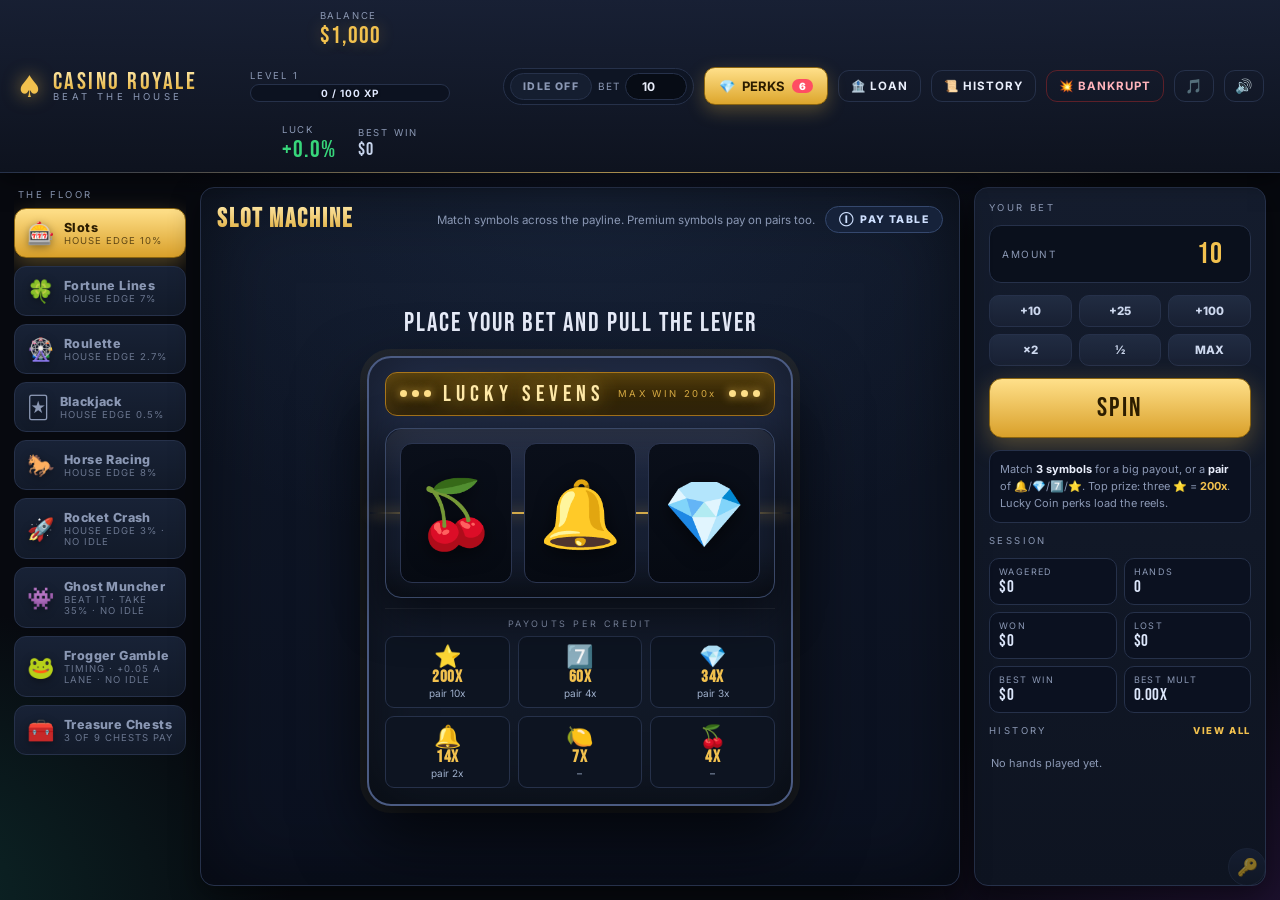
==== commit 9ab73438: "Add files via upload" ====
--- a/index.html
+++ b/index.html
@@ -3,10 +3,10 @@
 <head>
 <meta charset="utf-8">
 <meta name="viewport" content="width=device-width, initial-scale=1">
-<title>Casino Royale — Slots, Roulette, Blackjack, Horses, Crash, Arcade, Frogger &amp; Chests</title>
-<meta name="description" content="Start with 1000 dollars and try to beat the house across nine machines: slot machines, roulette, blackjack, horse racing, rocket crash, an arcade maze where skill pays off, a frog who has to judge real traffic one lane at a time, and a nine-chest treasure gamble. Level up, buy stacking perks, toggle idle auto-play, take a 1-hour loan when you go broke, or hit BANKRUPT to see the full story of your run.">
+<title>Casino Royale — Slots, Roulette, Blackjack, Horses, Crash, Arcade, Frogger, Chests, Neon Recall &amp; Russian Roulette</title>
+<meta name="description" content="Start with 1000 dollars and try to beat the house across eleven machines: slot machines, roulette, blackjack, horse racing, rocket crash, an arcade maze where skill pays off, a frog who has to judge real traffic one lane at a time, a nine-chest treasure gamble, a colour-memory wheel where you repeat an ever-longer flashing pattern until your nerve breaks, and a six-chamber revolver gamble where a blank doubles your bank, the drum gets heavier the further you push, and a live round takes the lot. Level up, buy stacking perks, toggle idle auto-play, take a 1-hour loan when you go broke, or hit BANKRUPT to see the full story of your run.">
 <meta property="og:title" content="Casino Royale">
-<meta property="og:description" content="Start with 1000 dollars and try to beat the house across nine machines: slot machines, roulette, blackjack, horse racing, rocket crash, an arcade maze where skill pays off, a frog who has to judge real traffic one lane at a time, and a nine-chest treasure gamble. Level up, buy stacking perks, toggle idle auto-play, take a 1-hour loan when you go broke, or hit BANKRUPT to see the full story of your run.">
+<meta property="og:description" content="Start with 1000 dollars and try to beat the house across eleven machines: slot machines, roulette, blackjack, horse racing, rocket crash, an arcade maze where skill pays off, a frog who has to judge real traffic one lane at a time, a nine-chest treasure gamble, a colour-memory wheel where you repeat an ever-longer flashing pattern until your nerve breaks, and a six-chamber revolver gamble where a blank doubles your bank, the drum gets heavier the further you push, and a live round takes the lot. Level up, buy stacking perks, toggle idle auto-play, take a 1-hour loan when you go broke, or hit BANKRUPT to see the full story of your run.">
 <link rel="preconnect" href="https://fonts.googleapis.com">
 <link rel="preconnect" href="https://fonts.gstatic.com" crossorigin>
 <link href="https://fonts.googleapis.com/css2?family=Bebas+Neue&family=Inter:wght@400;500;600;700;900&display=swap" rel="stylesheet">
--- a/styles.css
+++ b/styles.css
@@ -19,6 +19,7 @@
   --shadow:0 10px 30px rgba(0,0,0,.45);
 }
 *{box-sizing:border-box}
+[hidden]{display:none!important}
 html,body{margin:0;padding:0}
 body{
   background:
@@ -1422,3 +1423,293 @@
 .hist-summary b{font-family:'Bebas Neue',Impact,sans-serif;font-size:19px;letter-spacing:.6px;color:#dce6fa;margin-right:4px}
 .hist-summary .good b{color:#5cf39a}
 .hist-summary .bad b{color:#ff8f99}
+
+/* ============ FROGGER: GAME OVER ============ */
+.frogger-death{
+  position:absolute;inset:0;z-index:8;display:grid;place-items:center;padding:10px;
+  border-radius:12px;background:rgba(5,7,13,.74);backdrop-filter:blur(3px);
+  opacity:0;transition:opacity .22s ease;
+}
+.frogger-death.in{opacity:1}
+.fd-panel{
+  width:100%;max-width:340px;text-align:center;
+  background:linear-gradient(180deg,#170b12,#0a070d);
+  border:1px solid #5c2029;border-radius:16px;padding:16px 16px 14px;
+  box-shadow:0 18px 44px rgba(0,0,0,.7),inset 0 0 30px rgba(255,60,80,.08);
+}
+.frogger-death.in .fd-panel{animation:fdPop .34s cubic-bezier(.18,.9,.3,1.35)}
+@keyframes fdPop{0%{transform:scale(.82) translateY(10px);opacity:0}100%{transform:none;opacity:1}}
+.fd-emoji{font-size:40px;line-height:1;filter:drop-shadow(0 6px 16px rgba(0,0,0,.7))}
+.fd-title{
+  font-family:'Bebas Neue',Impact,sans-serif;font-size:38px;letter-spacing:5px;line-height:1;
+  color:#ff5f6d;text-shadow:0 0 26px rgba(255,95,109,.45);margin:2px 0 3px;
+}
+.fd-sub{font-size:11.5px;letter-spacing:1.4px;font-weight:700;color:#c3cfe6;margin-bottom:10px}
+.fd-sub b{color:#ffd97a}
+.fd-grid{display:grid;grid-template-columns:1fr 1fr;gap:6px;margin-bottom:9px}
+.fd-cell{background:#0b1120;border:1px solid var(--line);border-radius:9px;padding:6px 7px;text-align:left}
+.fd-cell .k{display:block;font-size:8px;letter-spacing:1.3px;text-transform:uppercase;color:var(--muted);white-space:nowrap;overflow:hidden;text-overflow:ellipsis}
+.fd-cell .v{font-family:'Bebas Neue',Impact,sans-serif;font-size:17px;letter-spacing:.6px;color:#dce6fa}
+.fd-cell.gold .v{color:var(--gold)}
+.fd-cell.bad .v{color:#ff8f99}
+.fd-flavor{font-size:11px;line-height:1.5;color:#9fb0cc;font-style:italic;min-height:32px;margin-bottom:10px}
+.fd-again{
+  width:100%;border-radius:11px;border:1px solid #2f8a55;cursor:pointer;padding:9px 10px;
+  display:flex;flex-direction:column;align-items:center;gap:1px;
+  background:linear-gradient(180deg,#1f5a37,#0f3220);color:#eafff2;
+  font-family:'Bebas Neue',Impact,sans-serif;transition:.15s;
+}
+.fd-again .lbl{font-size:20px;letter-spacing:2px}
+.fd-again .key{font-family:'Inter',system-ui,sans-serif;font-size:9px;letter-spacing:1.2px;color:#8fd8ac;text-transform:uppercase;font-weight:600}
+.fd-again:hover:not(:disabled){background:linear-gradient(180deg,#276c44,#123f28);border-color:#5cf39a}
+.fd-again:active:not(:disabled){transform:scale(.98)}
+.fd-again:disabled{opacity:.4;cursor:default}
+
+/* ============ NEON RECALL (colour memory) ============ */
+.mem-wrap{flex:1 1 auto;display:flex;flex-direction:column;align-items:center;justify-content:center;gap:14px;min-height:0}
+.mem-cab{padding:12px 14px 14px;width:100%;max-width:560px}
+.mem-modes{display:grid;grid-template-columns:1fr 1fr;gap:8px;margin-bottom:9px}
+.mem-mode{
+  text-align:left;cursor:pointer;padding:8px 10px;border-radius:11px;
+  border:1px solid var(--line2);background:linear-gradient(180deg,#1c2740,#121a2a);color:#cdd8ee;
+  font-family:inherit;transition:.15s;
+}
+.mem-mode .mt{display:block;font-family:'Bebas Neue',Impact,sans-serif;font-size:16px;letter-spacing:1.5px}
+.mem-mode .ms{display:block;font-family:'Inter',system-ui,sans-serif;font-size:10px;line-height:1.45;color:var(--muted);margin-top:2px}
+.mem-mode:hover:not(:disabled){background:#22304a;border-color:var(--line2)}
+.mem-mode.on{border-color:var(--gold);background:linear-gradient(180deg,#2a220c,#1a1406);color:#ffe08a;box-shadow:0 0 0 1px rgba(242,193,78,.35),0 8px 22px rgba(242,193,78,.12)}
+.mem-mode.on .ms{color:#cbb673}
+.mem-mode:disabled{opacity:.55;cursor:default}
+.mem-hud{display:grid;grid-template-columns:repeat(5,minmax(0,1fr));gap:7px;margin-bottom:8px}
+.mem-trackwrap{margin-bottom:10px}
+.mem-track{display:flex;gap:3px;height:7px}
+.mem-pip{flex:1 1 0;min-width:0;border-radius:99px;background:#141d31;border:1px solid var(--line);transition:.16s}
+.mem-pip.done{background:linear-gradient(90deg,#2f8a55,#5cf39a);border-color:#2f8a55}
+.mem-pip.now{border-color:#7fe3ff;box-shadow:0 0 10px rgba(127,227,255,.5);background:#1b2a44}
+.mem-pip.top{flex:1.6 1 0}
+.mem-pip.top.done{background:linear-gradient(90deg,#d9a02a,#ffe08a)}
+.mem-screen{
+  position:relative;display:flex;justify-content:center;padding:10px;border-radius:12px;
+  background:radial-gradient(circle at 50% 38%,#131d31,#070b14 72%);
+  border:1px solid #3a4867;
+  box-shadow:inset 0 0 44px rgba(0,0,0,.7),0 12px 32px rgba(0,0,0,.5);
+}
+.mem-wheel{display:block;width:100%;max-width:310px;height:auto;overflow:visible}
+.mem-wheel.mini{max-width:150px}
+.mem-pad{
+  fill:var(--pcdim);stroke:#0b1120;stroke-width:3;stroke-linejoin:round;cursor:pointer;
+  transition:fill .09s ease,filter .09s ease,opacity .12s ease;touch-action:none;outline:none;
+}
+.mem-pad:hover{fill:var(--pchov)}
+.mem-pad:active{fill:var(--pc)}
+.mem-pad.lit{fill:var(--pc);filter:drop-shadow(0 0 16px var(--pc))}
+.mem-pad.wrong{fill:#ff3b52;filter:drop-shadow(0 0 18px #ff3b52)}
+.mem-wheel.watching .mem-pad:not(.lit){opacity:.4}
+.mem-glyph{font-size:22px;fill:#fff;opacity:.5;pointer-events:none}
+.mem-pad.lit+.mem-glyph,.mem-pad:hover+.mem-glyph{opacity:1}
+.mem-ring{stroke:#3a4867;stroke-width:1.6}
+.mem-hub{stroke:#2b3550;stroke-width:1.4}
+.mem-hub-len{font-family:'Bebas Neue',Impact,sans-serif;font-size:34px;fill:#eaf1ff;letter-spacing:1px}
+.mem-hub-sub{font-family:'Bebas Neue',Impact,sans-serif;font-size:14px;fill:var(--gold);letter-spacing:1.6px}
+.mem-msg{
+  margin-top:10px;text-align:center;font-family:'Bebas Neue',Impact,sans-serif;
+  font-size:16px;letter-spacing:1.2px;color:#9fb0cc;min-height:40px;line-height:1.35;
+}
+.mem-msg b{color:#ffd97a}
+.mem-msg.watch{color:#7fe3ff;text-shadow:0 0 18px rgba(127,227,255,.4)}
+.mem-msg.turn{color:#ffe08a;text-shadow:0 0 18px rgba(255,224,138,.35)}
+.mem-msg.win{color:#5cf39a;text-shadow:0 0 20px rgba(92,243,154,.5)}
+.mem-msg.lose{color:#ff8f99;text-shadow:0 0 20px rgba(255,95,109,.4)}
+.mem-controls{display:grid;grid-template-columns:1fr 1.25fr;gap:10px;margin-top:12px}
+.membtn{
+  border-radius:12px;border:1px solid var(--line2);cursor:pointer;transition:.14s;
+  padding:9px 10px 8px;display:flex;flex-direction:column;align-items:center;gap:1px;
+  color:#e8eefc;font-family:'Bebas Neue',Impact,sans-serif;
+  background:linear-gradient(180deg,#1c2740,#121a2a);touch-action:none;user-select:none;-webkit-user-select:none;
+}
+.membtn .lbl{font-size:19px;letter-spacing:1.6px}
+.membtn .key{font-family:'Inter',system-ui,sans-serif;font-size:9px;letter-spacing:1.2px;color:#8b98b4;text-transform:uppercase;font-weight:600}
+.membtn.go{background:linear-gradient(180deg,#1f5a37,#0f3220);border-color:#2f8a55}
+.membtn.go:hover:not(:disabled){background:linear-gradient(180deg,#276c44,#123f28);border-color:#5cf39a}
+.membtn.go:active:not(:disabled){transform:scale(.97);background:linear-gradient(180deg,#8af0b4,#2f8a55);color:#062415}
+.membtn.cash{background:linear-gradient(180deg,#5a4110,#332406);border-color:#8a6a1f}
+.membtn.cash:hover:not(:disabled){background:linear-gradient(180deg,#6d4f14,#3d2b07);border-color:var(--gold)}
+.membtn.cash:active:not(:disabled){transform:scale(.97);background:linear-gradient(180deg,#ffe08a,#d9a02a);color:#2c1d00}
+.membtn:disabled{opacity:.4;cursor:default}
+/* info-card bits */
+.ic-ladder.mem .rung{grid-template-columns:52px 1fr 106px}
+.mem-mini{display:flex;justify-content:center}
+.mem-pads{display:flex;gap:12px;flex-wrap:wrap;justify-content:center}
+.mem-padrow{display:flex;align-items:center;gap:5px;font-size:11px;color:#b7c4dc}
+.mem-padrow b{font-family:'Bebas Neue',Impact,sans-serif;font-size:13px;color:var(--gold)}
+.mem-swatch{width:12px;height:12px;border-radius:4px;box-shadow:0 0 0 1px rgba(255,255,255,.16)}
+
+@media (max-width:640px){
+  .mem-hud{grid-template-columns:repeat(2,minmax(0,1fr));gap:6px}
+  .mem-hud .ahud:first-child{grid-column:1 / -1}
+  .mem-wheel{max-width:260px}
+  .mem-mode .ms{display:none}
+  .mem-mode .mt{font-size:15px}
+  .mem-controls{gap:8px}
+  .membtn .lbl{font-size:16px;letter-spacing:1.2px}
+  .membtn .key{display:none}
+  .mem-msg{font-size:14.5px;min-height:44px}
+  .mem-hub-len{font-size:30px}
+  .fd-title{font-size:32px;letter-spacing:4px}
+  .fd-emoji{font-size:32px}
+  .fd-cell .v{font-size:15px}
+  .fd-again .lbl{font-size:17px;letter-spacing:1.4px}
+  .fd-again .key{display:none}
+  /* the play area is only ~220px tall here, too short for the card, so the
+     game-over overlay covers the whole cabinet instead of just the road */
+  .frogger-screen{position:static}
+  .frogger-death{padding:8px}
+}
+
+/* ============ RUSSIAN ROULETTE ============ */
+.rr-wrap{flex:1 1 auto;display:flex;flex-direction:column;align-items:center;justify-content:center;gap:14px;min-height:0}
+.rr-cab{max-width:560px;width:100%}
+.rr-hud{display:grid;grid-template-columns:repeat(3,minmax(0,1fr));gap:7px;margin-bottom:8px}
+.ahud .v.warn{color:#f2c14e}
+.ahud .v.bad{color:#ff8f99}
+
+.rr-screen{
+  position:relative;display:flex;justify-content:center;align-items:center;padding:8px;border-radius:14px;
+  background:radial-gradient(circle at 50% 30%,#16203a,#060a12 74%);
+  border:1px solid #3a4867;
+  box-shadow:inset 0 0 60px rgba(0,0,0,.78),0 14px 34px rgba(0,0,0,.55);
+}
+.rr-svg{display:block;width:100%;max-width:330px;height:auto;overflow:visible;transform-box:view-box}
+
+/* the multiplier riding on the whole drum */
+.rr-bigmult{
+  position:absolute;left:15px;bottom:11px;z-index:3;pointer-events:none;
+  font-family:'Bebas Neue',Impact,sans-serif;font-size:25px;letter-spacing:1.5px;line-height:1;
+  color:#ffd97a;opacity:.32;text-shadow:0 0 20px rgba(255,217,122,.45);
+}
+.rr-bigmult.hot{opacity:.6;color:#5cf39a;text-shadow:0 0 24px rgba(92,243,154,.6)}
+.rr-bigmult.pop{animation:rr-pop 440ms cubic-bezier(.2,1.5,.4,1)}
+@keyframes rr-pop{0%{transform:scale(1)}40%{transform:scale(1.45);opacity:1}100%{transform:scale(1)}}
+
+/* taking the round */
+.rr-wrap.hurt .rr-screen{animation:rr-hurt 760ms ease-out}
+.rr-wrap.hurt{animation:rr-hurt-shake 420ms ease-out}
+@keyframes rr-hurt{
+  0%{box-shadow:inset 0 0 0 rgba(255,40,64,0),0 14px 34px rgba(0,0,0,.55)}
+  18%{box-shadow:inset 0 0 120px rgba(255,40,64,.85),0 0 40px rgba(255,40,64,.45)}
+  100%{box-shadow:inset 0 0 60px rgba(0,0,0,.78),0 14px 34px rgba(0,0,0,.55)}
+}
+@keyframes rr-hurt-shake{
+  0%,100%{transform:translateX(0)}
+  20%{transform:translateX(-6px)}
+  40%{transform:translateX(5px)}
+  60%{transform:translateX(-3px)}
+  80%{transform:translateX(2px)}
+}
+.rr-svg.rr-mini{max-width:172px;overflow:visible}
+.rr-mini-wrap{display:flex;justify-content:center}
+
+/* --- drum --- */
+.rr-case{fill:url(#rrCaseGrad)}
+.rr-drum{fill:url(#rrDrumGrad)}
+.rr-sheen{fill:url(#rrSheen)}
+.rr-track{fill:none;stroke:#2b3550;stroke-width:1.3}
+.rr-bevel{fill:none;stroke:rgba(0,0,0,.55);stroke-width:2.4}
+.rr-notches line{stroke:#5c6c93;stroke-width:2.2;stroke-linecap:round;opacity:.85}
+.rr-hole{fill:url(#rrHoleGrad)}
+.rr-glass{fill:url(#rrGlassGrad);stroke:rgba(0,0,0,.6);stroke-width:1}
+.rr-ch.dead .rr-hole{fill:#ff3b52}
+.rr-ch.dead .rr-glass{fill:#2a0b12}
+.rr-ch.blank .rr-glass{fill:#07160f}
+.rr-ch.blank .rr-empty circle{stroke:#3f8a63}
+.rr-ch.blank .rr-empty path{stroke:#8ef0b4}
+
+.rr-bullet,.rr-empty{display:none}
+.rr-ch.live .rr-bullet{display:block}
+.rr-ch.blank .rr-empty{display:block}
+.rr-bullet path{fill:url(#rrBrassGrad)}
+.rr-bullet rect{fill:url(#rrBrassGrad)}
+.rr-bullet .rr-rim{fill:#6b4a10;stroke:#3d2907;stroke-width:.5}
+.rr-empty circle{fill:url(#rrGlassGrad);stroke:#4a5878;stroke-width:1.2}
+.rr-empty path{fill:none;stroke:#6d7da6;stroke-width:1.7;stroke-linecap:round}
+
+.rr-pin{fill:url(#rrHoleGrad);stroke:#1a2236;stroke-width:1.2}
+.rr-pin2{fill:#121828}
+.rr-pointer{fill:url(#rrSteelGrad);stroke:#0d1320;stroke-width:1.1;filter:drop-shadow(0 2px 3px rgba(0,0,0,.75))}
+.rr-hammer{filter:drop-shadow(0 3px 4px rgba(0,0,0,.7))}
+.rr-hammer rect{fill:url(#rrSteelGrad);stroke:#0d1320;stroke-width:1}
+.rr-hammer path{fill:url(#rrSteelGrad);stroke:#0d1320;stroke-width:1.1}
+.rr-svg.ready .rr-pointer{stroke:#e8eefc;stroke-width:1}
+
+.rr-flash{fill:#ff3b52;opacity:0}
+
+/* the whirl: everything on the ring smears by however fast it is moving */
+.rr-svg.spinning .rr-ch{filter:blur(var(--rr-blur,0px))}
+.rr-svg.cocking .rr-hammer{animation:rr-cock 230ms ease-out forwards}
+.rr-svg.fired .rr-hammer{animation:rr-strike 220ms cubic-bezier(.3,.9,.3,1) forwards}
+.rr-svg.bang{animation:rr-shake 340ms ease-out}
+.rr-svg.bang .rr-flash{animation:rr-bang 560ms ease-out forwards}
+.rr-svg.bang .rr-ch.now .rr-hole{fill:#ff3b52}
+.rr-svg.safe .rr-ch.now .rr-hole{fill:#4fbf7f}
+
+@keyframes rr-cock{from{transform:rotate(0deg)}to{transform:rotate(-17deg)}}
+@keyframes rr-strike{from{transform:rotate(-17deg)}to{transform:rotate(6deg)}}
+@keyframes rr-bang{0%{opacity:1;r:21.5px}70%{opacity:.5}100%{opacity:0;r:86px}}
+@keyframes rr-shake{
+  0%,100%{transform:translateX(0)}
+  12%{transform:translateX(-7px)}
+  26%{transform:translateX(6px)}
+  42%{transform:translateX(-4px)}
+  60%{transform:translateX(3px)}
+  78%{transform:translateX(-1px)}
+}
+.rr-hammer{transform-box:view-box;transform-origin:100px 20px}
+
+.rr-msg{
+  margin-top:10px;text-align:center;font-family:'Bebas Neue',Impact,sans-serif;
+  font-size:15px;letter-spacing:1.1px;color:#9fb0cc;min-height:42px;line-height:1.4;
+}
+.rr-msg b{color:#ffd97a}
+.rr-msg.win{color:#5cf39a;text-shadow:0 0 18px rgba(92,243,154,.45)}
+.rr-msg.lose{color:#ff8f99;text-shadow:0 0 18px rgba(255,95,109,.4)}
+.rr-msg.info{color:#7fe3ff;text-shadow:0 0 18px rgba(127,227,255,.35)}
+
+/* --- controls --- */
+.rr-controls{display:grid;grid-template-columns:repeat(2,minmax(0,1fr));gap:10px;margin-top:12px}
+.rrbtn{
+  border-radius:12px;border:1px solid var(--line2);cursor:pointer;transition:.14s;
+  padding:11px 6px 10px;display:flex;flex-direction:column;align-items:center;gap:1px;
+  color:#e8eefc;font-family:'Bebas Neue',Impact,sans-serif;
+  background:linear-gradient(180deg,#1c2740,#121a2a);touch-action:none;user-select:none;-webkit-user-select:none;
+}
+.rrbtn .lbl{font-size:19px;letter-spacing:1.6px;white-space:nowrap}
+.rrbtn .key{font-family:'Inter',system-ui,sans-serif;font-size:9px;letter-spacing:.6px;color:#8b98b4;font-weight:600;text-align:center;line-height:1.3}
+.rrbtn.spin{background:linear-gradient(180deg,#7a1f2c,#3a0d15);border-color:#b03a4b}
+.rrbtn.spin:hover:not(:disabled){background:linear-gradient(180deg,#93293a,#4a111a);border-color:#ff5f6d}
+.rrbtn.spin:active:not(:disabled){transform:scale(.97);background:linear-gradient(180deg,#ff8f99,#b03a4b);color:#2a060b}
+.rrbtn.spin:not(:disabled){animation:rr-sui 1.7s ease-in-out infinite}
+.rrbtn.cash{background:linear-gradient(180deg,#3a2c5c,#1d1533);border-color:#6a56a0}
+.rrbtn.cash:hover:not(:disabled){background:linear-gradient(180deg,#493774,#241b40);border-color:#b9a2ff}
+.rrbtn.cash:active:not(:disabled){transform:scale(.97);background:linear-gradient(180deg,#d9c8ff,#6a56a0);color:#170f2e}
+.rrbtn:disabled{opacity:.36;cursor:default}
+@keyframes rr-sui{0%,100%{box-shadow:0 0 0 0 rgba(255,95,109,.5)}50%{box-shadow:0 0 0 5px rgba(255,95,109,0)}}
+
+.rr-hint{margin-top:9px;text-align:center;font-size:10.5px;color:var(--muted);letter-spacing:.3px}
+.rr-hint kbd{
+  font-family:'Inter',system-ui,sans-serif;font-size:9.5px;font-weight:700;color:#dce6fa;
+  background:#141d31;border:1px solid var(--line2);border-bottom-width:2px;border-radius:4px;padding:1px 5px;margin:0 1px;
+}
+
+/* info-card bits */
+.rr-mini-wrap .rr-svg{margin-bottom:2px}
+
+@media (max-width:640px){
+  .rr-svg{max-width:250px}
+  .rr-controls{gap:7px}
+  .rrbtn{padding:9px 4px 8px}
+  .rrbtn .lbl{font-size:17px}
+  .rrbtn .key{display:none}
+  .rr-msg{font-size:14px;min-height:48px}
+  .rr-bigmult{font-size:19px;left:10px;bottom:8px}
+  .rr-hud .ahud .k{font-size:8.5px;letter-spacing:.8px}
+}
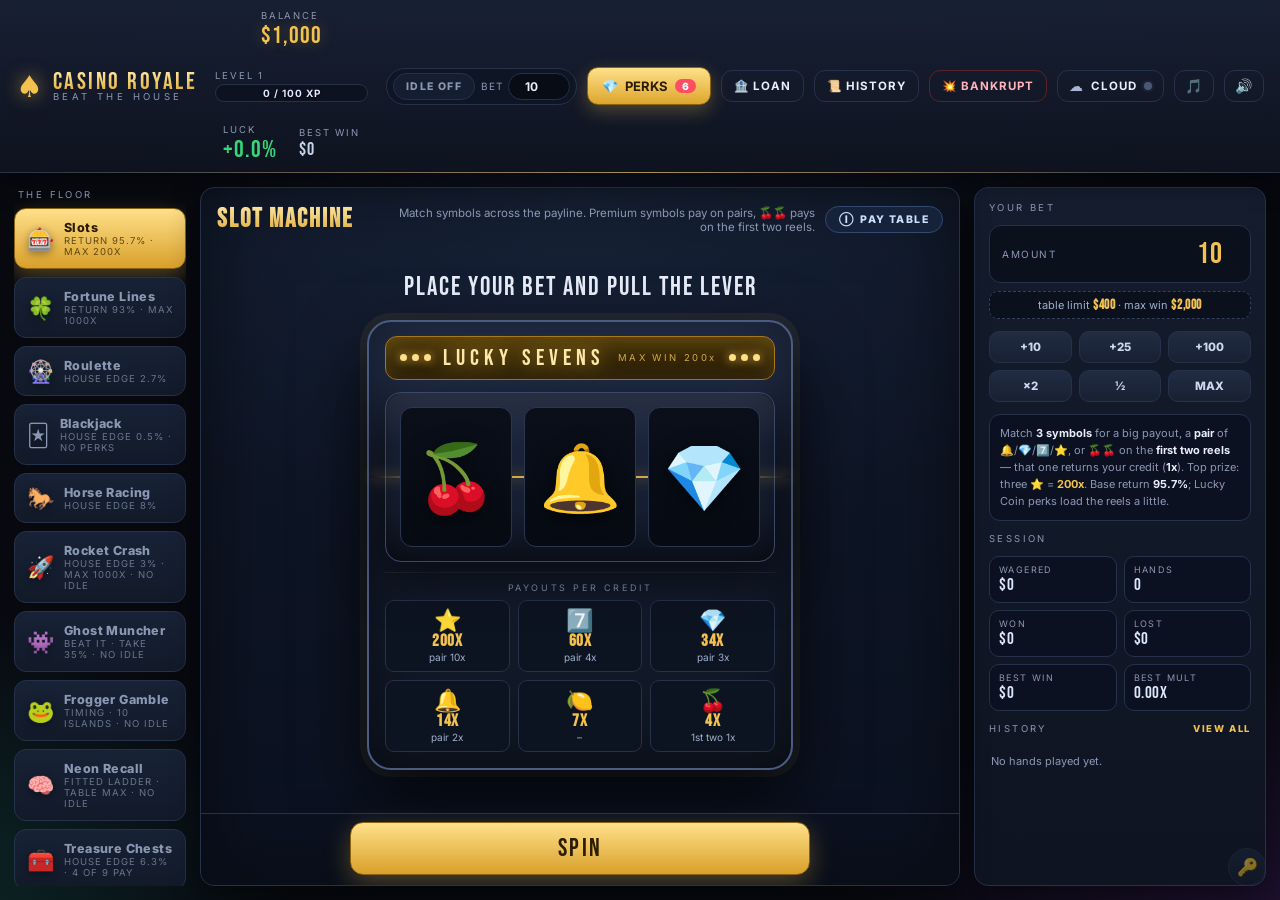
==== commit adfa333b: "Add files via upload" ====
--- a/index.html
+++ b/index.html
@@ -59,6 +59,9 @@
       <button id="loanBtn" class="btn ghost toolbtn" type="button">&#127974; LOAN</button>
       <button id="historyBtn" class="btn ghost toolbtn" type="button">&#128220; HISTORY</button>
       <button id="bankruptBtn" class="btn ghost toolbtn danger" type="button">&#128165; BANKRUPT</button>
+      <button id="cloudBtn" class="btn ghost toolbtn cloudbtn" type="button" hidden>
+        <span class="cloud-ico" aria-hidden="true">&#9729;</span><span class="cloud-txt">SIGN IN</span><span class="cloud-dot" aria-hidden="true"></span>
+      </button>
       <button id="musicBtn" class="btn ghost toolbtn soundbtn" type="button" title="Music on" aria-label="Mute music">&#127925;</button>
       <button id="soundBtn" class="btn ghost toolbtn soundbtn" type="button" title="Sound on" aria-label="Mute sound">&#128266;</button>
     </div>
--- a/styles.css
+++ b/styles.css
@@ -284,6 +284,12 @@
 }
 .playbtn:hover:not(:disabled){transform:translateY(-2px);box-shadow:0 12px 34px rgba(242,193,78,.45)}
 .playbtn:disabled{opacity:.45;cursor:not-allowed;transform:none}
+.playbar{
+  flex:0 0 auto;display:flex;justify-content:center;align-items:center;
+  padding:8px 16px 10px;border-top:1px solid var(--line);
+  background:linear-gradient(180deg,rgba(9,14,25,0),rgba(9,14,25,.8));
+}
+.playbar .playbtn{max-width:460px;padding:10px;font-size:25px}
 .payout-note{
   font-size:11px;color:var(--muted);line-height:1.55;
   background:#0b1120;border:1px solid var(--line);border-radius:11px;padding:10px;
@@ -375,8 +381,8 @@
 .perk-name{font-weight:800;font-size:14px;letter-spacing:.3px}
 .perk-stack{font-size:10px;letter-spacing:1.4px;text-transform:uppercase;color:var(--gold)}
 .perk-desc{font-size:11.5px;color:#b9c5dc;line-height:1.5;min-height:34px}
-.pips{display:flex;gap:4px}
-.pip{width:100%;height:5px;border-radius:3px;background:#242f47}
+.pips{display:flex;flex-wrap:wrap;gap:3px}
+.pip{flex:0 0 auto;width:10px;height:5px;border-radius:3px;background:#242f47}
 .pip.on{background:linear-gradient(90deg,#ffe08a,#d9a02a);box-shadow:0 0 8px rgba(242,193,78,.6)}
 .perk-buy{display:flex;flex-direction:column;align-items:stretch;gap:8px;margin-top:auto}
 .perk-actions{display:flex;gap:6px}
@@ -794,6 +800,12 @@
   padding:9px 11px;font-family:'Bebas Neue',Impact,sans-serif;font-size:17px;letter-spacing:1.4px;
 }
 .cheat-input:focus{outline:none;border-color:var(--gold)}
+.cheat-panel.asking{border-color:var(--gold-d);box-shadow:0 0 0 1px rgba(242,193,78,.22),var(--shadow)}
+.cheat-panel.denied{border-color:#e0555f;animation:shake .42s ease}
+.cheat-hint{
+  font-family:'Bebas Neue',Impact,sans-serif;font-size:12.5px;letter-spacing:2.2px;color:#ff9aa3;
+  text-align:left;padding:1px 3px 7px;max-width:210px;line-height:1.25;
+}
 @media (max-width:520px){
   .cheat-input{width:160px}
 }
@@ -1272,6 +1284,7 @@
   .machine-name{font-size:10.5px}
   #stage{grid-area:stage;min-height:440px}
   #betPanel{grid-area:bet}
+  .playbar{display:none}
   .chips{grid-template-columns:repeat(3,1fr)}
   .toast{font-size:11.5px}
 }
@@ -1423,6 +1436,63 @@
 .hist-summary b{font-family:'Bebas Neue',Impact,sans-serif;font-size:19px;letter-spacing:.6px;color:#dce6fa;margin-right:4px}
 .hist-summary .good b{color:#5cf39a}
 .hist-summary .bad b{color:#ff8f99}
+.hist-sub-head{font-size:9.5px;letter-spacing:1.7px;text-transform:uppercase;font-weight:800;color:var(--muted);margin:2px 0 7px}
+.hist-sub-head:not(:first-child){margin-top:14px}
+.hist-note{font-size:10.5px;line-height:1.5;color:var(--muted);margin:-4px 0 12px}
+
+/* ---- per-table breakdown: history modal ---- */
+.hist-gtable{border:1px solid var(--line);border-radius:12px;overflow:hidden;background:#0a0f1a;margin-bottom:10px}
+.hgt-head,.hgt-row{display:grid;grid-template-columns:minmax(0,1.55fr) .55fr .9fr .9fr 1fr .95fr;gap:6px;padding:7px 11px;align-items:center}
+.hgt-head{background:#141c2d;font-size:8.5px;letter-spacing:1.6px;text-transform:uppercase;color:var(--muted)}
+.hgt-head span:not(:first-child),.hgt-row span:not(:first-child){text-align:right}
+.hgt-row{font-size:12px;color:#cdd8ee;border-top:1px solid var(--line)}
+.hgt-row .hgt-name{font-weight:700;white-space:nowrap;overflow:hidden;text-overflow:ellipsis}
+.hgt-row .good{color:#5cf39a;font-weight:700}
+.hgt-row .bad{color:#ff8f99;font-weight:700}
+.hgt-row .hgt-mut{color:var(--muted)}
+.hgt-row .hgt-rate{cursor:help}
+.hgt-row .hgt-sign{display:inline}
+.hgt-row.hgt-idle{opacity:.45}
+.hgt-row.hgt-idle .hgt-name{font-weight:600}
+.hgt-total{background:#0c1220;border-top:1px solid #26324a}
+.hgt-total .hgt-name{font-size:10.5px;letter-spacing:1.4px;text-transform:uppercase;font-weight:800;color:var(--muted)}
+.hgt-split{display:flex;justify-content:space-between;gap:10px;padding:6px 11px;background:#0b1120;border-top:1px solid var(--line);font-size:8.5px;letter-spacing:1.6px;text-transform:uppercase;font-weight:800;color:var(--muted)}
+.hgt-split span:last-child{opacity:.75}
+
+/* ---- per-table breakdown: side panel ---- */
+.hist-mini-wrap{margin-bottom:8px}
+.hist-mini{border:1px solid var(--line);border-radius:11px;overflow:hidden;background:#0a0f1a}
+.hmin-row{display:grid;grid-template-columns:auto minmax(0,1fr) auto auto;gap:7px;align-items:center;padding:5px 9px;border-top:1px solid var(--line)}
+.hmin-row:first-child{border-top:none}
+.hmin-head{background:#141c2d}
+.hmin-head span{font-size:8px;letter-spacing:1.4px;text-transform:uppercase;font-weight:800;color:var(--muted)}
+.hmin-icon{font-size:13px;line-height:1}
+.hmin-name{font-size:10.5px;font-weight:700;white-space:nowrap;overflow:hidden;text-overflow:ellipsis;color:#dce6fa}
+.hmin-net{font-size:11px;font-weight:700;text-align:right;min-width:56px;color:var(--muted)}
+.hmin-net.good{color:#5cf39a}
+.hmin-net.bad{color:#ff8f99}
+.hmin-rate{font-size:9.5px;text-align:right;min-width:36px;color:var(--muted)}
+.hmin-more{padding:5px 9px;border-top:1px solid var(--line);text-align:right;background:#0b1120}
+.hmin-more .linkbtn{font-size:8.5px}
+
+/* narrow screens: the per-table sheet stacks the name above its five numbers, since
+   six money columns cannot be read side by side on a phone (these live after the
+   base rules on purpose — media queries earlier in the file would lose the cascade) */
+@media (max-width:640px){
+  .hgt-head,.hgt-row{grid-template-columns:repeat(5,minmax(0,1fr));gap:4px;padding:6px 9px;font-size:11px}
+  .hgt-head span:first-child{display:none}
+  .hgt-head::before{content:"";grid-column:1 / -1;height:0}
+  .hgt-row .hgt-name{grid-column:1 / -1;margin-bottom:1px}
+  .hgt-row .hgt-sign{display:none}
+  .hist-full{max-height:none;overflow:visible}
+  .hist-summary{gap:12px;padding:8px 10px;font-size:11px}
+  .hist-summary b{font-size:17px}
+}
+@media (max-width:520px){
+  .hgt-head{font-size:7.5px;letter-spacing:1.1px}
+  .hgt-row{padding:5px 8px}
+  .hgt-row.hgt-total .hgt-name{font-size:9.5px}
+}
 
 /* ============ FROGGER: GAME OVER ============ */
 .frogger-death{
@@ -1537,7 +1607,7 @@
 .membtn.cash:active:not(:disabled){transform:scale(.97);background:linear-gradient(180deg,#ffe08a,#d9a02a);color:#2c1d00}
 .membtn:disabled{opacity:.4;cursor:default}
 /* info-card bits */
-.ic-ladder.mem .rung{grid-template-columns:52px 1fr 106px}
+.ic-ladder.mem .rung{grid-template-columns:52px 1fr minmax(106px,max-content)}
 .mem-mini{display:flex;justify-content:center}
 .mem-pads{display:flex;gap:12px;flex-wrap:wrap;justify-content:center}
 .mem-padrow{display:flex;align-items:center;gap:5px;font-size:11px;color:#b7c4dc}
@@ -1569,7 +1639,13 @@
 /* ============ RUSSIAN ROULETTE ============ */
 .rr-wrap{flex:1 1 auto;display:flex;flex-direction:column;align-items:center;justify-content:center;gap:14px;min-height:0}
 .rr-cab{max-width:560px;width:100%}
-.rr-hud{display:grid;grid-template-columns:repeat(3,minmax(0,1fr));gap:7px;margin-bottom:8px}
+/* four cells now that the round counter sits beside the bank: Round / Bank / Cash
+   out / Best ever. The value font is a notch smaller so a seven-figure cash-out
+   still fits the narrower cells on a phone. */
+.rr-hud{display:grid;grid-template-columns:repeat(4,minmax(0,1fr));gap:6px;margin-bottom:8px}
+.rr-hud .ahud{padding:6px 6px}
+.rr-hud .ahud .k{letter-spacing:1px}
+.rr-hud .ahud .v{font-size:16px;letter-spacing:.4px}
 .ahud .v.warn{color:#f2c14e}
 .ahud .v.bad{color:#ff8f99}
 
@@ -1702,6 +1778,32 @@
 
 /* info-card bits */
 .rr-mini-wrap .rr-svg{margin-bottom:2px}
+/* two still drums side by side: the round-1 load and the top-rung load, so the
+   ladder's "heavier every rung" is visible rather than only tabulated */
+.rr-minis{display:flex;gap:10px;justify-content:center;flex-wrap:wrap}
+.rr-mini-card{display:flex;flex-direction:column;align-items:center}
+.rr-minis .rr-svg{max-width:150px}
+.rr-minis .ic-cap{min-height:0;max-width:none;white-space:nowrap}
+
+/* the revolver's ladder: round | load bar | bank | live rounds | average return.
+   `RET` is the real number the game pays -- survival odds to that rung times its
+   multiplier -- so the card admits its own edge. `.best` marks the highest-return
+   rung (round 1 with the shipped table) and `.top` the last one. */
+.ic-ladder.rr{max-width:352px}
+.ic-ladder.rr .rung{grid-template-columns:22px 1fr 52px 46px 46px;gap:6px;font-size:10.5px;padding:1px 6px;border-radius:5px;border-left:2px solid transparent}
+.ic-ladder.rr .rung .n{font-family:'Bebas Neue',Impact,sans-serif;font-size:13px;letter-spacing:.5px;color:#8b98b4;text-align:right}
+.ic-ladder.rr .rung .lv{font-family:'Bebas Neue',Impact,sans-serif;font-size:12.5px;letter-spacing:.5px;color:#ff9d7a;text-align:right}
+.ic-ladder.rr .rung .rt{font-family:'Bebas Neue',Impact,sans-serif;font-size:12.5px;letter-spacing:.5px;color:#7fe3ff;text-align:right}
+.ic-ladder.rr .rung.best{background:rgba(92,243,154,.10);border-left-color:#5cf39a}
+.ic-ladder.rr .rung.best .n{color:#5cf39a}
+.ic-ladder.rr .rung.best .rt{color:#5cf39a;text-shadow:0 0 10px rgba(92,243,154,.4)}
+.ic-ladder.rr .rung.top{background:rgba(255,90,90,.13);border-left-color:#ff5a5a}
+.ic-ladder.rr .rung.top .n{color:#ff8a8a}
+.ic-ladder.rr .rung.top .lv{color:#ff7a7a}
+.ic-ladder.rr .rung.hd .n,.ic-ladder.rr .rung.hd .v,.ic-ladder.rr .rung.hd .lv,.ic-ladder.rr .rung.hd .rt{
+  font-family:'Inter',system-ui,sans-serif;font-size:8.5px;font-weight:600;letter-spacing:1px;
+  color:#5f6d8a;text-shadow:none;text-transform:uppercase;
+}
 
 @media (max-width:640px){
   .rr-svg{max-width:250px}
@@ -1712,4 +1814,108 @@
   .rr-msg{font-size:14px;min-height:48px}
   .rr-bigmult{font-size:19px;left:10px;bottom:8px}
   .rr-hud .ahud .k{font-size:8.5px;letter-spacing:.8px}
-}
+  .rr-hud .ahud .v{font-size:14px}
+}
+
+/* ============ CLOUD SAVE (optional Google sign-in) ============ *
+   The top-bar button (its dot shows sync state) and the panel that opens from it.
+   See cloudsave.js -- the whole feature is optional and the game never depends on
+   it: the save always lives in localStorage first. */
+.cloudbtn{display:flex;align-items:center;gap:7px;padding:8px 11px}
+.cloudbtn .cloud-ico{font-size:14px;line-height:1;color:#a8b6d4}
+.cloudbtn .cloud-txt{letter-spacing:1px}
+.cloudbtn .cloud-dot{
+  width:8px;height:8px;border-radius:50%;background:#4a577a;flex:0 0 auto;
+  box-shadow:0 0 0 2px rgba(255,255,255,.04);
+}
+.cloudbtn.ok .cloud-dot{background:var(--green);box-shadow:0 0 8px rgba(55,214,122,.8)}
+.cloudbtn.ok .cloud-ico{color:#9fecc2}
+.cloudbtn.warn .cloud-dot{background:var(--gold);box-shadow:0 0 8px rgba(242,193,78,.8)}
+.cloudbtn.warn .cloud-ico{color:#ffe08a}
+.cloudbtn.err .cloud-dot{background:var(--red);box-shadow:0 0 8px rgba(239,77,90,.8)}
+.cloudbtn.err .cloud-ico{color:#ffb3bb}
+.cloudbtn.busy .cloud-ico,.cloudbtn.busy .cloud-dot{animation:cloudpulse 1.1s ease-in-out infinite}
+.cloudbtn.busy .cloud-dot{background:var(--purple)}
+@keyframes cloudpulse{0%,100%{opacity:1}50%{opacity:.3}}
+
+.cloud-body{display:flex;flex-direction:column;gap:14px;text-align:left}
+.cloud-status{
+  display:flex;align-items:center;gap:9px;font-size:12.5px;color:#c3cfe6;
+  background:rgba(255,255,255,.03);border:1px solid var(--line);border-left:3px solid #4a577a;
+  border-radius:9px;padding:9px 12px;
+}
+.cloud-status.ok{border-left-color:var(--green);color:#bff3d4}
+.cloud-status.warn{border-left-color:var(--gold);color:#ffe6ad}
+.cloud-status.err{border-left-color:var(--red);color:#ffc3c9}
+.cloud-status.busy{border-left-color:var(--purple);color:#d8ccff}
+.cloud-status .cloud-dot{width:8px;height:8px;border-radius:50%;background:currentColor}
+.cloud-sec{
+  display:flex;flex-direction:column;gap:10px;
+  background:rgba(255,255,255,.022);border:1px solid var(--line);border-radius:11px;padding:12px 13px;
+}
+.cloud-sec-h{font-size:10px;letter-spacing:1.8px;text-transform:uppercase;color:var(--muted);font-weight:700}
+.cloud-lead{margin:0;font-size:12.5px;line-height:1.55;color:#c3cfe6}
+.cloud-hint{font-size:11px;line-height:1.5;color:var(--muted)}
+.cloud-fine{margin:0;font-size:10.5px;line-height:1.5;color:#6f7d9a}
+.cloud-steps{margin:0;padding-left:18px;display:flex;flex-direction:column;gap:5px;font-size:11.5px;line-height:1.5;color:#b7c4dc}
+.cloud-steps b{color:#eaf1ff}
+.cloud-codewrap{display:flex;align-items:center;gap:8px;margin-top:5px;flex-wrap:wrap}
+.cloud-code{
+  background:#0b1120;border:1px solid var(--line2);border-radius:7px;padding:5px 8px;
+  font-size:11px;color:#ffe08a;font-family:ui-monospace,Menlo,Consolas,monospace;word-break:break-all;
+}
+.btn.cloud-mini{padding:5px 9px;font-size:10px;letter-spacing:1px}
+.cloud-acts{display:flex;gap:8px;flex-wrap:wrap}
+.btn.cloud-act{padding:8px 12px;font-size:11px;letter-spacing:1px}
+.btn.cloud-act.ghost{background:transparent}
+.btn.cloud-act.danger{color:#ffb3bb;border-color:#5c2029}
+.btn.cloud-act.danger:hover:not(:disabled){border-color:#c52734;color:#fff;background:linear-gradient(180deg,rgba(197,39,52,.35),rgba(140,26,36,.25))}
+.btn.cloud-gbtn{
+  display:flex;align-items:center;gap:9px;padding:9px 14px;font-size:12.5px;
+  background:#fff;color:#1f1f1f;border-color:#dadce0;
+}
+.btn.cloud-gbtn:hover:not(:disabled){box-shadow:0 4px 14px rgba(0,0,0,.35);background:#f6f8fc}
+.cloud-gbtn .g-mark{font-weight:900;font-size:15px;line-height:1;color:#4285f4}
+.cloud-sides{display:grid;grid-template-columns:1fr 1fr;gap:10px}
+.cloud-side{
+  background:#0e1524;border:1px solid var(--line);border-radius:10px;padding:10px 11px;
+  display:flex;flex-direction:column;gap:2px;min-width:0;
+}
+.cloud-side.pick{border-color:var(--gold);box-shadow:inset 0 0 0 1px rgba(242,193,78,.3)}
+.cloud-side-h{
+  font-size:9px;letter-spacing:1.4px;text-transform:uppercase;color:var(--muted);font-weight:700;
+  white-space:nowrap;overflow:hidden;text-overflow:ellipsis;
+}
+.cloud-side-big{font-family:'Bebas Neue',Impact,sans-serif;font-size:24px;letter-spacing:.8px;color:var(--gold);line-height:1.1}
+.cloud-side-line{font-size:11px;color:#b7c4dc}
+.cloud-side-sub{font-size:10px;color:var(--muted)}
+.cloud-acct{display:flex;align-items:center;gap:11px}
+.cloud-ava{
+  width:38px;height:38px;border-radius:50%;flex:0 0 auto;object-fit:cover;
+  background:#1b2436;border:1px solid var(--line2);
+}
+.cloud-ava-txt{display:flex;align-items:center;justify-content:center;font-family:'Bebas Neue',Impact,sans-serif;font-size:19px;color:var(--gold)}
+.cloud-acct-txt{display:flex;flex-direction:column;gap:2px;min-width:0;flex:1 1 auto}
+.cloud-acct-name{font-size:13px;font-weight:700;color:#eaf1ff;white-space:nowrap;overflow:hidden;text-overflow:ellipsis}
+.cloud-acct-mail{font-size:11px;color:var(--muted);white-space:nowrap;overflow:hidden;text-overflow:ellipsis}
+.cloud-pill{
+  font-size:9.5px;font-weight:700;letter-spacing:1px;text-transform:uppercase;
+  padding:4px 8px;border-radius:20px;border:1px solid var(--line2);color:var(--muted);
+  background:rgba(255,255,255,.03);flex:0 0 auto;max-width:180px;
+  white-space:nowrap;overflow:hidden;text-overflow:ellipsis;
+}
+.cloud-pill.ok{color:#8cf0b8;border-color:#1d6a42;background:rgba(55,214,122,.10)}
+.cloud-pill.warn{color:#ffe08a;border-color:#7a5c14;background:rgba(242,193,78,.10)}
+.cloud-pill.err{color:#ffb3bb;border-color:#5c2029;background:rgba(239,77,90,.10)}
+.cloud-pill.busy{color:#cdbcff;border-color:#463083;background:rgba(160,107,255,.10)}
+.cloud-conflict{display:flex;flex-direction:column;gap:12px}
+.cloud-conflict .cloud-lead{color:#dbe4f7}
+
+@media (max-width:640px){
+  .cloudbtn{padding:7px 9px;gap:5px}
+  .cloudbtn .cloud-ico{font-size:13px}
+  .cloud-sides{grid-template-columns:1fr}
+  .btn.cloud-act{padding:7px 10px;font-size:10.5px}
+  .cloud-side-big{font-size:21px}
+  .cloud-pill{max-width:130px}
+}
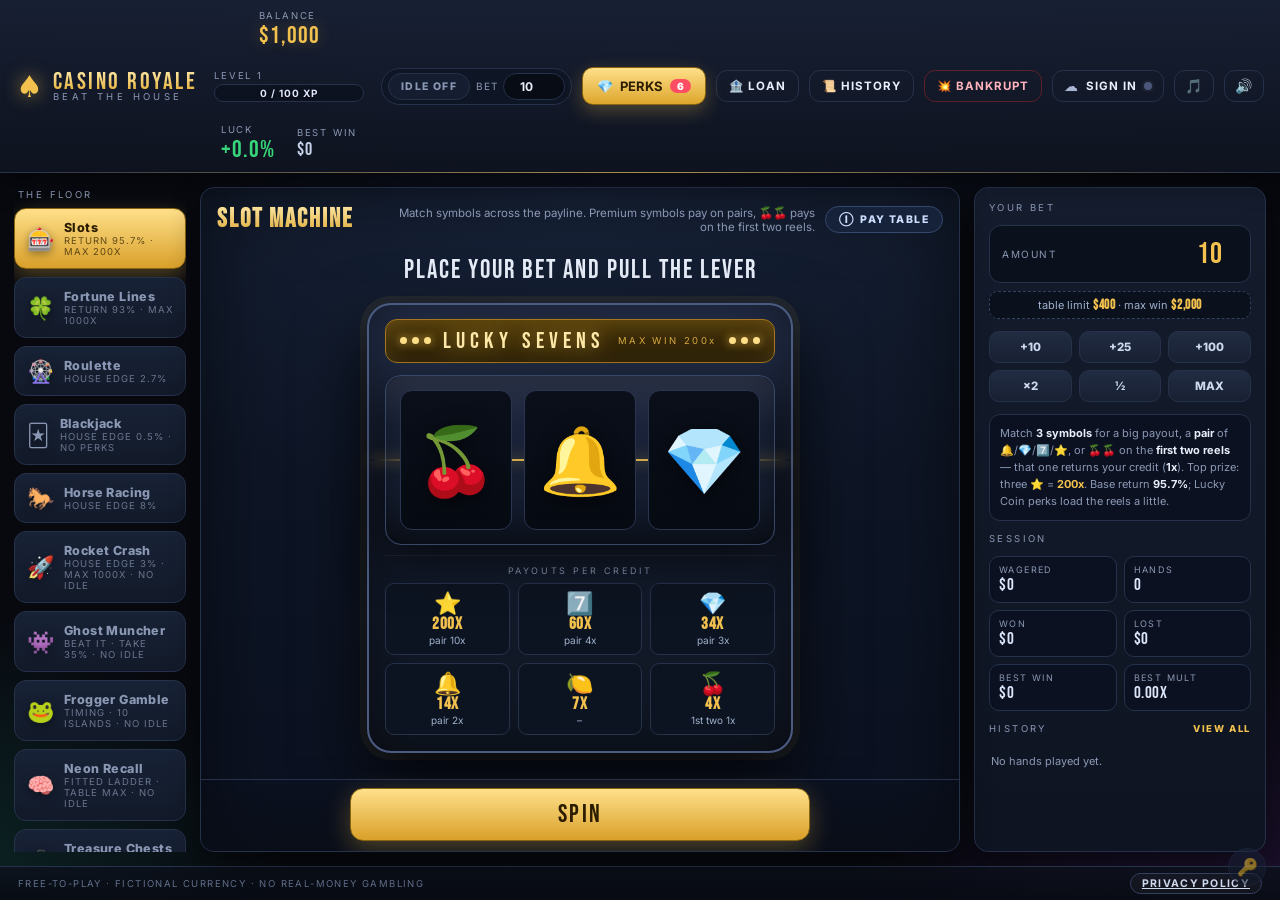
==== commit 46dc7b82: "Add files via upload" ====
--- a/index.html
+++ b/index.html
@@ -4,9 +4,9 @@
 <meta charset="utf-8">
 <meta name="viewport" content="width=device-width, initial-scale=1">
 <title>Casino Royale — Slots, Roulette, Blackjack, Horses, Crash, Arcade, Frogger, Chests, Neon Recall &amp; Russian Roulette</title>
-<meta name="description" content="Start with 1000 dollars and try to beat the house across eleven machines: slot machines, roulette, blackjack, horse racing, rocket crash, an arcade maze where skill pays off, a frog who has to judge real traffic one lane at a time, a nine-chest treasure gamble, a colour-memory wheel where you repeat an ever-longer flashing pattern until your nerve breaks, and a six-chamber revolver gamble where a blank doubles your bank, the drum gets heavier the further you push, and a live round takes the lot. Level up, buy stacking perks, toggle idle auto-play, take a 1-hour loan when you go broke, or hit BANKRUPT to see the full story of your run.">
+<meta name="description" content="Start with 1000 dollars and try to beat the house across twelve machines: slot machines, roulette, blackjack, horse racing, rocket crash, an arcade maze where skill pays off, a frog who has to judge real traffic one lane at a time, a nine-chest treasure gamble with a Lucky Star second chance, a colour-memory wheel where you repeat an ever-longer flashing pattern until your nerve breaks, a six-chamber revolver gamble where a blank doubles your bank, the drum gets heavier the further you push, and a live round takes the lot, and a real Texas Hold'em table against up to three bots. Level up, buy stacking perks, toggle idle auto-play, take a 1-hour loan when you go broke, or hit BANKRUPT to see the full story of your run.">
 <meta property="og:title" content="Casino Royale">
-<meta property="og:description" content="Start with 1000 dollars and try to beat the house across eleven machines: slot machines, roulette, blackjack, horse racing, rocket crash, an arcade maze where skill pays off, a frog who has to judge real traffic one lane at a time, a nine-chest treasure gamble, a colour-memory wheel where you repeat an ever-longer flashing pattern until your nerve breaks, and a six-chamber revolver gamble where a blank doubles your bank, the drum gets heavier the further you push, and a live round takes the lot. Level up, buy stacking perks, toggle idle auto-play, take a 1-hour loan when you go broke, or hit BANKRUPT to see the full story of your run.">
+<meta property="og:description" content="Start with 1000 dollars and try to beat the house across twelve machines: slot machines, roulette, blackjack, horse racing, rocket crash, an arcade maze where skill pays off, a frog who has to judge real traffic one lane at a time, a nine-chest treasure gamble with a Lucky Star second chance, a colour-memory wheel where you repeat an ever-longer flashing pattern until your nerve breaks, a six-chamber revolver gamble where a blank doubles your bank, the drum gets heavier the further you push, and a live round takes the lot, and a real Texas Hold'em table against up to three bots. Level up, buy stacking perks, toggle idle auto-play, take a 1-hour loan when you go broke, or hit BANKRUPT to see the full story of your run.">
 <link rel="preconnect" href="https://fonts.googleapis.com">
 <link rel="preconnect" href="https://fonts.gstatic.com" crossorigin>
 <link href="https://fonts.googleapis.com/css2?family=Bebas+Neue&family=Inter:wght@400;500;600;700;900&display=swap" rel="stylesheet">
@@ -83,6 +83,13 @@
     <section id="stage"></section>
     <aside id="betPanel"></aside>
   </main>
+
+  <footer id="siteFoot">
+    <span class="foot-fine">Free-to-play &middot; fictional currency &middot; no real-money gambling</span>
+    <span class="foot-links">
+      <a id="privacyLink" class="foot-link" href="privacy.html" target="_blank" rel="noopener noreferrer">Privacy Policy</a>
+    </span>
+  </footer>
 </div>
 
 <div id="cheatBox">
--- a/styles.css
+++ b/styles.css
@@ -199,6 +199,29 @@
   gap:14px;padding:14px;min-height:0;
 }
 
+/* ============ FOOTER (privacy policy link) ============ */
+/* The policy page (privacy.html) is also the "Application privacy policy link" on
+   the Google OAuth consent screen, so it stays visible on every screen of the game. */
+#siteFoot{
+  flex:0 0 auto;display:flex;align-items:center;justify-content:space-between;
+  gap:10px 16px;flex-wrap:wrap;padding:6px 18px;
+  border-top:1px solid var(--line);
+  background:linear-gradient(180deg,rgba(12,17,28,.8),rgba(8,11,19,.92));
+}
+.foot-fine{
+  font-size:9.5px;letter-spacing:1.4px;text-transform:uppercase;color:#63708d;
+}
+.foot-links{display:flex;align-items:center;gap:12px}
+.foot-link{
+  display:inline-block;padding:3px 11px;border-radius:999px;
+  border:1px solid var(--line2);background:rgba(255,255,255,.03);
+  color:#cfdaef;font-weight:700;font-size:10.5px;letter-spacing:1.3px;text-transform:uppercase;
+}
+.foot-link:hover{
+  border-color:var(--gold);color:#ffe9a8;
+  background:linear-gradient(180deg,rgba(242,193,78,.14),rgba(242,193,78,.05));
+}
+
 /* machine nav */
 #machineNav{display:flex;flex-direction:column;gap:8px;min-height:0;overflow:auto}
 .machine-btn{
@@ -453,6 +476,48 @@
   height:140px;display:grid;place-items:center;font-size:66px;line-height:1;
   filter:drop-shadow(0 4px 10px rgba(0,0,0,.6));
 }
+
+/* ---------- symbol artwork (src/sprites/*.png) ----------
+   Every machine that shows a symbol to the player draws it with a
+   <img> built by src/sprites.js instead of an emoji glyph. Each file is a
+   148x148 canvas with the art tight-cropped and centred inside it, so the
+   files are NOT interchangeable as images: sprites.js writes --sp-k
+   (148 / the art's longest side) on the image, and the element around it
+   names --sp-base — how big the ARTWORK itself should be. The box below is
+   exactly --sp-base square and the image is scaled by --sp-k inside it, so
+   the art always lands centred, inside a --sp-base square, at the same
+   visual size whatever its own file's padding happens to be. Keeping the
+   BOX at --sp-base (a transform, not a size) matters: an <img> larger than
+   its cell is pushed to one edge by grid/flex centring instead of being
+   centred, which is what used to shove the wide sprites off-centre.
+   So: to resize symbols, set --sp-base on the container, never font-size. */
+.spr{
+  display:block;object-fit:contain;pointer-events:none;user-select:none;-webkit-user-drag:none;
+  width:var(--sp-base,64px);
+  height:var(--sp-base,64px);
+  transform:scale(var(--sp-k,1));
+}
+.spr-fallback{line-height:1}
+.spr-row{display:inline-flex;align-items:center;gap:2px;vertical-align:middle}
+.spr-inline{display:inline-block;vertical-align:-0.18em;margin:0 .04em}
+/* the flat chips have no drop-shadow of their own, so give the art one;
+   the reel cells and chest buttons already filter their whole subtree */
+.paychip .spr,.mlchip .spr,.ic-cell .spr,.ic-excell .spr{filter:drop-shadow(0 2px 4px rgba(0,0,0,.55))}
+
+/* how big the artwork is where a symbol appears */
+.reel-cell{--sp-base:78px}
+.slot-result{--sp-base:22px}
+.paychip{--sp-base:44px}
+.mlcell{--sp-base:calc(var(--mlch) * 0.82)}
+.mlchip{--sp-base:40px}
+.chest-icon{--sp-base:clamp(30px,8vw,44px)}
+.ic-cell{--sp-base:30px}
+.ic-excell{--sp-base:26px}
+.toast{--sp-base:20px}
+/* the line-by-line win readout under the Fortune Lines drums */
+.ml-detail{--sp-base:15px}
+.mlbit{display:inline-flex;align-items:center;gap:3px}
+
 .reel.win{border-color:var(--gold);box-shadow:0 0 28px rgba(242,193,78,.55), inset 0 0 26px rgba(242,193,78,.22)}
 .reel.spinning{box-shadow:inset 0 0 18px rgba(0,0,0,.55)}
 .slot-paywrap{margin-top:10px;padding-top:9px;border-top:1px solid rgba(255,255,255,.07)}
@@ -1258,6 +1323,167 @@
 .cheat-presets{display:flex;gap:6px;flex-wrap:wrap;justify-content:flex-start}
 .cheat-presets .btn{flex:1 1 auto;min-width:56px}
 
+/* ============ TEXAS HOLD'EM ============ */
+.ht-wrap{flex:1 1 auto;display:flex;flex-direction:column;gap:11px;min-height:0;justify-content:center}
+.ht-head{display:flex;flex-wrap:wrap;gap:7px 14px;align-items:center;justify-content:space-between}
+.ht-facts{display:flex;flex-wrap:wrap;gap:2px 12px;font-size:9.5px;letter-spacing:1.1px;text-transform:uppercase;color:#93a6c2}
+.ht-facts b{color:#e6f0ff;font-family:'Bebas Neue',Impact,sans-serif;font-size:12.5px;letter-spacing:.9px}
+.ht-facts i{color:#5cf39a;font-style:normal}
+.ht-segwrap{display:flex;align-items:center;gap:7px}
+.ht-seglabel{font-size:8.5px;letter-spacing:2px;color:var(--muted)}
+.ht-seg{display:flex;border:1px solid var(--line);border-radius:9px;overflow:hidden;background:#0b1120}
+.ht-segbtn{background:transparent;border:0;border-left:1px solid var(--line);color:#b9c6de;font-family:inherit;
+  font-size:10px;padding:4px 9px;cursor:pointer;letter-spacing:.5px;transition:.14s}
+.ht-segbtn:first-child{border-left:0}
+.ht-segbtn:hover:not(:disabled){background:#16203a;color:#e6f0ff}
+.ht-segbtn.on{background:linear-gradient(180deg,#f2c14e,#b8842a);color:#2c1d00;font-weight:800}
+.ht-segbtn:disabled{opacity:.45;cursor:default}
+
+.ht-table{
+  position:relative;width:100%;max-width:880px;margin:0 auto;overflow:hidden;
+  display:grid;grid-template-columns:minmax(0,1fr) minmax(0,1.5fr) minmax(0,1fr);
+  grid-template-rows:auto auto auto;
+  grid-template-areas:". top ." "left center right" ". hero .";
+  gap:7px 10px;padding:10px 12px 12px;border-radius:20px;
+  background:
+    radial-gradient(120% 95% at 50% -20%,rgba(255,255,255,.11),transparent 56%),
+    radial-gradient(85% 72% at 50% 44%,#1f7a52 0%,#14593c 46%,#0b3526 100%);
+  border:1px solid #2f8a61;
+  box-shadow:inset 0 0 70px rgba(0,0,0,.55),inset 0 1px 0 rgba(255,255,255,.08),0 16px 40px rgba(0,0,0,.42);
+}
+.ht-table::after{content:"";position:absolute;inset:8px;border-radius:13px;border:1px solid rgba(242,193,78,.2);pointer-events:none;z-index:1}
+.ht-felt-glow{position:absolute;left:50%;top:-42%;width:72%;height:130%;transform:translateX(-50%);
+  background:radial-gradient(closest-side,rgba(255,255,255,.15),transparent 72%);pointer-events:none;opacity:.7;z-index:0}
+
+.ht-center{grid-area:center;display:flex;flex-direction:column;align-items:center;justify-content:center;gap:7px;min-width:0;position:relative;z-index:3}
+.ht-street{font-family:'Bebas Neue',Impact,sans-serif;font-size:13px;letter-spacing:3.4px;color:rgba(226,240,232,.7)}
+.ht-board{display:flex;gap:6px;justify-content:center;flex-wrap:nowrap}
+.ht-slot{width:52px;height:76px;border-radius:10px;display:flex;align-items:center;justify-content:center;
+  border:1px solid rgba(255,255,255,.1);background:rgba(4,26,18,.24)}
+.ht-pot{display:flex;align-items:center;gap:7px;padding:2px 11px;border-radius:99px;
+  background:rgba(4,26,18,.72);border:1px solid rgba(242,193,78,.35)}
+.ht-pot .k{font-size:8.5px;letter-spacing:2.4px;color:rgba(242,193,78,.8)}
+.ht-pot .v{font-family:'Bebas Neue',Impact,sans-serif;font-size:17px;letter-spacing:1px;color:#ffe9a8}
+.ht-pot .v.pop{animation:scorePop .34s cubic-bezier(.2,1.6,.5,1)}
+.ht-potchips{display:flex;align-items:center}
+
+.ht-seat{position:relative;display:flex;gap:6px;align-items:center;min-width:0;position:relative;z-index:3;transition:.2s}
+.ht-seat.ht-top{grid-area:top;flex-direction:row;align-items:center}
+.ht-seat.ht-left{grid-area:left;flex-direction:row}
+.ht-seat.ht-right{grid-area:right;flex-direction:row-reverse}
+.ht-seat.ht-hero{grid-area:hero;flex-direction:column-reverse;align-items:center}
+.ht-cards{display:flex;gap:4px;align-items:center;min-height:0}
+.ht-seat.ht-left .ht-cards,.ht-seat.ht-right .ht-cards{flex-direction:column;gap:3px}
+.ht-seat .card{width:42px;height:58px}
+.ht-seat .card .corner{font-size:9.5px}
+.ht-seat .card .pip{font-size:19px}
+.ht-seat.human .card{width:54px;height:77px}
+.ht-seat.human .card .corner{font-size:12px}
+.ht-seat.human .card .pip{font-size:25px}
+.card.crown .card-face{box-shadow:0 0 0 2px var(--gold),0 0 16px rgba(242,193,78,.55)}
+.ht-slot .card{width:52px;height:76px;animation:none}
+.ht-board .card{width:52px;height:76px}
+
+.ht-plate{display:flex;flex-direction:column;gap:1px;padding:5px 9px;border-radius:10px;
+  background:rgba(6,24,17,.66);border:1px solid rgba(255,255,255,.12);min-width:118px;max-width:150px;
+  box-shadow:0 6px 16px rgba(0,0,0,.3)}
+.ht-id{display:flex;align-items:center;gap:4px;min-width:0}
+.ht-name{flex:1 1 auto;font-weight:800;font-size:11.5px;color:#eafff3;white-space:nowrap;overflow:hidden;text-overflow:ellipsis}
+.ht-dbtn{font-size:8px;font-weight:900;color:#2c1d00;background:var(--gold);border-radius:50%;
+  width:13px;height:13px;display:grid;place-items:center;flex:0 0 auto}
+.ht-style{font-size:7.5px;letter-spacing:.7px;text-transform:uppercase;color:#8fbca6;white-space:nowrap;overflow:hidden;text-overflow:ellipsis}
+.ht-stack{flex:0 0 auto;font-family:'Bebas Neue',Impact,sans-serif;font-size:12.5px;letter-spacing:.4px;color:var(--gold)}
+.ht-badge{font-size:8.5px;letter-spacing:1.5px;text-transform:uppercase;margin-top:2px;padding:1px 6px;border-radius:99px;
+  border:1px solid transparent;opacity:0;max-width:100%;overflow:hidden;text-overflow:ellipsis;white-space:nowrap;transition:.18s}
+.ht-badge.on{opacity:1;animation:tagPop2 .3s cubic-bezier(.2,1.5,.5,1)}
+@keyframes tagPop2{0%{transform:scale(.7)}60%{transform:scale(1.1)}100%{transform:scale(1)}}
+.ht-badge.call{color:#bfe9ff;border-color:#2d5f7d;background:rgba(20,50,68,.55)}
+.ht-badge.raise{color:#ffe9a8;border-color:#7a5a12;background:rgba(72,50,8,.6)}
+.ht-badge.allin{color:#2c1d00;background:linear-gradient(180deg,#f2c14e,#b8842a);border-color:#8a611c;font-weight:800}
+.ht-badge.fold{color:#ff9aa5;border-color:#5c2029;background:rgba(60,16,22,.5)}
+
+.ht-bet{display:flex;align-items:center;gap:5px;opacity:0;transition:opacity .2s}
+.ht-bet.on{opacity:1}
+.ht-seat.ht-left .ht-bet,.ht-seat.ht-right .ht-bet{position:absolute;top:calc(100% + 2px);left:50%;transform:translateX(-50%);white-space:nowrap}
+.ht-chips{display:flex;align-items:center}
+.ht-chip{width:14px;height:14px;border-radius:50%;margin-left:-6px;flex:0 0 auto;
+  border:1px solid rgba(0,0,0,.45);box-shadow:0 1px 3px rgba(0,0,0,.5)}
+.ht-chip:first-child{margin-left:0}
+.ht-chip.d1{background:radial-gradient(circle at 35% 30%,#e9b184,#a8642f)}
+.ht-chip.d2{background:radial-gradient(circle at 35% 30%,#a9c7ff,#3f5fb0)}
+.ht-chip.d3{background:radial-gradient(circle at 35% 30%,#fff3cc,#b8842a)}
+.ht-betamt{font-size:10px;letter-spacing:.5px;color:#d8e9de}
+
+.ht-seat.turn .ht-plate{border-color:var(--gold);box-shadow:0 0 0 2px rgba(242,193,78,.6),0 0 20px rgba(242,193,78,.35)}
+.ht-seat.human.turn .ht-plate{background:rgba(48,38,6,.72)}
+.ht-seat.folded{opacity:.5}
+.ht-seat.folded .ht-cards{filter:grayscale(.85)}
+.ht-seat.allin .ht-plate{border-color:#8a611c}
+.ht-seat.win .ht-plate{border-color:#5cf39a;box-shadow:0 0 0 2px rgba(92,243,154,.6),0 0 24px rgba(92,243,154,.4)}
+.ht-seat.win{animation:htWin .5s cubic-bezier(.2,1.4,.4,1)}
+@keyframes htWin{0%{transform:scale(1)}45%{transform:scale(1.05)}100%{transform:scale(1)}}
+.ht-seat.lose .ht-plate{border-color:#5c2029}
+.ht-seat.lose{opacity:.72}
+
+.ht-msg{font-family:'Bebas Neue',Impact,sans-serif;font-size:18px;letter-spacing:1.3px;min-height:23px;color:#d5e3da}
+.ht-msg.win{color:#5cf39a;text-shadow:0 0 18px rgba(92,243,154,.45)}
+.ht-msg.lose{color:#ff8f9b}
+.ht-msg.push{color:#ffd97a}
+.ht-msg .ht-mult{font-family:inherit;font-size:14px;letter-spacing:1.2px;color:#9fb0cc}
+
+.ht-actions{display:flex;flex-wrap:wrap;gap:7px;align-items:center}
+.ht-actions .btn{min-width:112px;padding:8px 12px}
+.ht-raisrow{flex:1 1 100%;display:flex;align-items:center;gap:8px;transition:opacity .18s}
+.ht-rlabel{font-size:8.5px;letter-spacing:2.2px;color:var(--muted)}
+.ht-ramt{font-family:'Bebas Neue',Impact,sans-serif;font-size:17px;letter-spacing:1px;color:var(--gold);min-width:66px;text-align:right}
+.ht-slider{flex:1 1 auto;min-width:0;height:20px;accent-color:#f2c14e;cursor:pointer}
+.ht-slider:disabled{cursor:default;opacity:.45}
+.ht-quickrow{flex:1 1 100%;display:flex;gap:6px;flex-wrap:wrap;transition:opacity .18s}
+.ht-qbtn{flex:1 1 auto;min-width:54px;background:#141c2d;border:1px solid var(--line);border-radius:8px;color:#c3cfe6;
+  font-family:inherit;font-size:10px;letter-spacing:.9px;padding:5px 8px;cursor:pointer;transition:.14s}
+.ht-qbtn:hover:not(:disabled){border-color:var(--gold);color:#ffe9a8}
+.ht-qbtn.allin{border-color:#7a5a12;color:#ffe9a8;background:#1c1508}
+.ht-qbtn:disabled{opacity:.4;cursor:default}
+.ht-raisrow.off,.ht-quickrow.off{opacity:.32;pointer-events:none}
+
+@media (max-width:640px){
+  .ht-table{
+    display:flex;flex-wrap:wrap;justify-content:center;align-items:center;gap:8px;
+    padding:10px 8px 12px;border-radius:16px;
+  }
+  .ht-center{order:2;flex:1 1 100%}
+  .ht-seat{order:1;flex:0 1 auto}
+  .ht-seat.human{order:3;flex:1 1 100%}
+  .ht-seat.ht-top,.ht-seat.ht-left,.ht-seat.ht-right{grid-area:auto;flex-direction:column;align-items:center}
+  .ht-seat.ht-left .ht-cards,.ht-seat.ht-right .ht-cards{flex-direction:row;gap:3px}
+  .ht-seat .card{width:42px;height:60px}
+  .ht-seat .card .corner{font-size:10px}
+  .ht-seat .card .pip{font-size:19px}
+  .ht-seat.human .card{width:56px;height:80px}
+  .ht-seat.human .card .corner{font-size:13px}
+  .ht-seat.human .card .pip{font-size:26px}
+  .ht-slot,.ht-slot .card,.ht-board .card{width:46px;height:66px}
+  .ht-plate{max-width:118px;padding:4px 7px}
+  .ht-name{font-size:10.5px}
+  .ht-stack{font-size:13px}
+  .ht-badge{font-size:7.5px;letter-spacing:1.1px}
+  .ht-board{gap:4px}
+  .ht-pot .v{font-size:17px}
+  .ht-msg{font-size:17px;letter-spacing:1.1px}
+  .ht-msg .ht-mult{font-size:12.5px}
+  .ht-actions .btn{min-width:0;flex:1 1 30%;padding:9px 6px;font-size:12px}
+  .ht-ramt{min-width:52px;font-size:15px}
+}
+@media (max-width:520px){
+  .ht-seat .card{width:38px;height:54px}
+  .ht-seat.human .card{width:50px;height:72px}
+  .ht-slot,.ht-slot .card,.ht-board .card{width:42px;height:60px}
+  .ht-seat{flex-direction:column;align-items:center}
+  .ht-facts{font-size:9px;letter-spacing:1px}
+  .ht-facts b{font-size:12px}
+  .ht-actions .btn{font-size:11.5px}
+}
+
 /* ============ RESPONSIVE ============ */
 @media (max-width:1080px){
   #layout{grid-template-columns:150px minmax(0,1fr) 260px}
@@ -1316,6 +1542,7 @@
   .toolbtn{padding:7px 10px;font-size:11px}
   .shopbtn{padding:7px 10px;font-size:11px}
   .idlebet input{width:52px}
+  #siteFoot{padding:6px 12px;justify-content:center;text-align:center}
   .arcade-hud{grid-template-columns:repeat(3,minmax(0,1fr));gap:6px}
   .arcade-dpad{grid-template-columns:repeat(3,42px);grid-template-rows:repeat(3,38px);gap:5px}
   .ahud .v{font-size:17px}
@@ -1329,7 +1556,8 @@
   .fbtn .key{display:none}
   .fd-label{min-width:90px;font-size:11px}
   .chest-grid{gap:7px}
-  .chest-icon{font-size:clamp(26px,9vw,38px)}
+  .chest-icon{font-size:clamp(26px,9vw,38px);--sp-base:clamp(26px,9vw,38px)}
+  .chest-mult{font-size:13px}
   .chest-mult{font-size:13px}
   .report-grid{grid-template-columns:repeat(2,minmax(0,1fr))}
   .rt-head,.rt-row{grid-template-columns:1.5fr .6fr .9fr .9fr;padding:7px 9px;font-size:11px}
@@ -1338,7 +1566,9 @@
   .tstat-value{font-size:20px}
   .brand-name{font-size:19px;letter-spacing:1.6px}
   .reel{width:82px;height:102px}
-  .reel-cell{height:102px;font-size:48px}
+  .reel-cell{height:102px;font-size:48px;--sp-base:58px}
+  .slot-result{--sp-base:19px}
+  .paychip{--sp-base:38px}
   .slot-marquee .marquee-title{font-size:17px;letter-spacing:3px}
   .slot-marquee .sub{display:none}
   .infobtn{padding:5px 9px;font-size:15px;gap:0}
@@ -1538,18 +1768,6 @@
 /* ============ NEON RECALL (colour memory) ============ */
 .mem-wrap{flex:1 1 auto;display:flex;flex-direction:column;align-items:center;justify-content:center;gap:14px;min-height:0}
 .mem-cab{padding:12px 14px 14px;width:100%;max-width:560px}
-.mem-modes{display:grid;grid-template-columns:1fr 1fr;gap:8px;margin-bottom:9px}
-.mem-mode{
-  text-align:left;cursor:pointer;padding:8px 10px;border-radius:11px;
-  border:1px solid var(--line2);background:linear-gradient(180deg,#1c2740,#121a2a);color:#cdd8ee;
-  font-family:inherit;transition:.15s;
-}
-.mem-mode .mt{display:block;font-family:'Bebas Neue',Impact,sans-serif;font-size:16px;letter-spacing:1.5px}
-.mem-mode .ms{display:block;font-family:'Inter',system-ui,sans-serif;font-size:10px;line-height:1.45;color:var(--muted);margin-top:2px}
-.mem-mode:hover:not(:disabled){background:#22304a;border-color:var(--line2)}
-.mem-mode.on{border-color:var(--gold);background:linear-gradient(180deg,#2a220c,#1a1406);color:#ffe08a;box-shadow:0 0 0 1px rgba(242,193,78,.35),0 8px 22px rgba(242,193,78,.12)}
-.mem-mode.on .ms{color:#cbb673}
-.mem-mode:disabled{opacity:.55;cursor:default}
 .mem-hud{display:grid;grid-template-columns:repeat(5,minmax(0,1fr));gap:7px;margin-bottom:8px}
 .mem-trackwrap{margin-bottom:10px}
 .mem-track{display:flex;gap:3px;height:7px}
@@ -1618,8 +1836,6 @@
   .mem-hud{grid-template-columns:repeat(2,minmax(0,1fr));gap:6px}
   .mem-hud .ahud:first-child{grid-column:1 / -1}
   .mem-wheel{max-width:260px}
-  .mem-mode .ms{display:none}
-  .mem-mode .mt{font-size:15px}
   .mem-controls{gap:8px}
   .membtn .lbl{font-size:16px;letter-spacing:1.2px}
   .membtn .key{display:none}
@@ -1910,6 +2126,8 @@
 .cloud-pill.busy{color:#cdbcff;border-color:#463083;background:rgba(160,107,255,.10)}
 .cloud-conflict{display:flex;flex-direction:column;gap:12px}
 .cloud-conflict .cloud-lead{color:#dbe4f7}
+.cloud-privacy{display:flex;justify-content:flex-end}
+.cloud-plink{display:inline-block;text-decoration:none;letter-spacing:1.2px}
 
 @media (max-width:640px){
   .cloudbtn{padding:7px 9px;gap:5px}
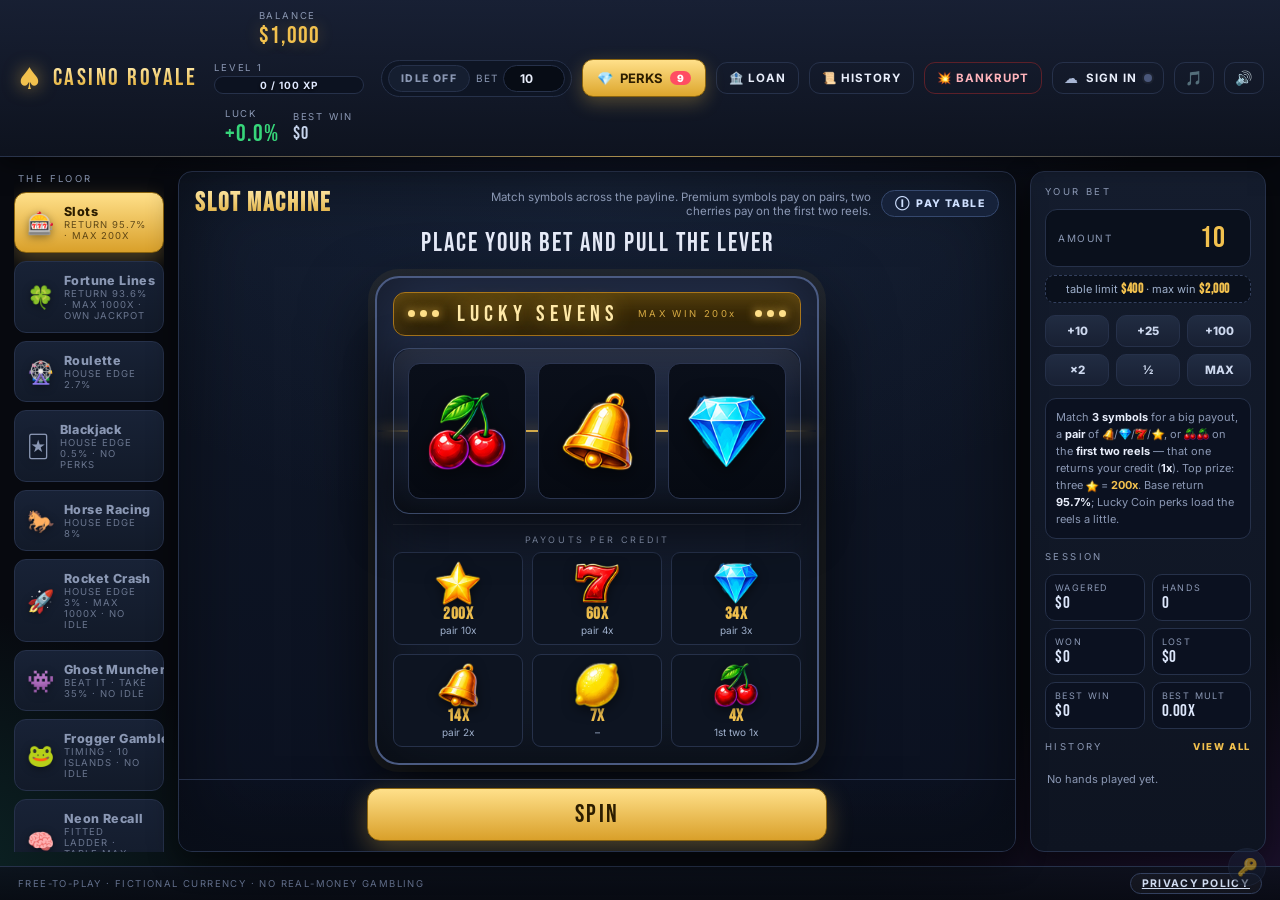
==== commit 430666a8: "Texas Holdem, new perks, More balance Loan now asks if you want to pay it back now instead of just t" ====
--- a/index.html
+++ b/index.html
@@ -75,6 +75,7 @@
     <div class="loan-right">
       <span class="loan-clock" id="loanClock">60:00</span>
       <div class="loan-progress"><div class="loan-fill" id="loanFill"></div></div>
+      <button id="loanRepayBtn" class="loan-repay" type="button" title="Pay the loan off now">&#128179; PAY BACK</button>
     </div>
   </div>
 
--- a/styles.css
+++ b/styles.css
@@ -192,6 +192,44 @@
 .loan-clock.warn{color:#fff;animation:bump .5s infinite}
 .loan-progress{width:130px;height:7px;border-radius:4px;background:#2a0c11;overflow:hidden;border:1px solid #6d1e29}
 .loan-fill{height:100%;width:100%;background:linear-gradient(90deg,#ff8f99,#ef4d5a);transition:width 1s linear}
+/* The bar's own PAY BACK button: a loan can be settled the moment the button is
+   gold, and until then it is dimmed and says what is still missing (see
+   updateLoanUI). It is always on screen while a loan is live -- the player asked
+   for the debt to be payable at any point, not only in the first instant they
+   can afford it. */
+.loan-repay{
+  flex:0 0 auto;cursor:pointer;font-family:inherit;font-weight:800;
+  background:#2a0c11;border:1px solid #7d2230;color:#ffb3bb;
+  border-radius:999px;padding:6px 13px;font-size:10px;letter-spacing:1.4px;text-transform:uppercase;
+  white-space:nowrap;transition:background .15s,border-color .15s,color .15s;
+}
+.loan-repay:hover{background:#3d1119;border-color:#ff8f99;color:#fff}
+.loan-repay.short{opacity:.6;color:#e0a0a7}
+.loan-repay.short:hover{background:#2a0c11;border-color:#7d2230;color:#e0a0a7;opacity:.72}
+/* the balance can clear the debt: the clock is no longer the only way out, so
+   the whole bar (and the button) turns gold */
+.loanbar.ready{background:linear-gradient(90deg,#2c2408,#4a3a0c 45%,#2c2408);border-bottom-color:#8a6a14;animation:none;box-shadow:inset 0 0 34px rgba(242,193,78,.16)}
+.loanbar.ready .loan-tag{background:var(--gold);color:#2a2005}
+.loanbar.ready #loanText{color:#ffeec2}
+.loanbar.ready #loanText b{color:#fff}
+.loanbar.ready .loan-clock{color:#f2c14e}
+.loanbar.ready .loan-progress{background:#241d06;border-color:#8a6a14}
+.loanbar.ready .loan-fill{background:linear-gradient(90deg,#ffe9a8,#f2c14e)}
+.loan-repay.ready{background:#3d2f0c;border-color:var(--gold);color:#ffe9a8;box-shadow:0 0 12px rgba(242,193,78,.28)}
+.loan-repay.ready:hover{background:#57430f;border-color:#ffd76a;color:#fff}
+/* Narrow screens: the sentence and the clock/button stop fighting for one line
+   and stack instead, because otherwise the bar overflows the viewport and the
+   PAY BACK button is the thing that gets clipped (the progress bar is the only
+   element that can afford to shrink). */
+@media (max-width:700px){
+  .loanbar{flex-wrap:wrap;row-gap:6px;padding:7px 12px}
+  .loan-left{flex:1 1 100%}
+  .loan-right{flex:1 1 100%;justify-content:space-between;gap:10px}
+  #loanText{font-size:11.5px}
+  .loan-clock{font-size:20px}
+  .loan-progress{width:auto;flex:1 1 40px}
+  .loan-repay{padding:6px 11px;font-size:9.5px;letter-spacing:1px}
+}
 
 /* ============ LAYOUT ============ */
 #layout{
@@ -403,7 +441,41 @@
 }
 .perk-name{font-weight:800;font-size:14px;letter-spacing:.3px}
 .perk-stack{font-size:10px;letter-spacing:1.4px;text-transform:uppercase;color:var(--gold)}
-.perk-desc{font-size:11.5px;color:#b9c5dc;line-height:1.5;min-height:34px}
+.perk-info{
+  margin-left:auto;flex:0 0 auto;width:24px;height:24px;padding:0;border-radius:50%;cursor:help;
+  display:grid;place-items:center;background:#16203a;border:1px solid var(--gold-d);
+  transition:border-color .15s,box-shadow .15s;
+}
+/* the glyph lives in a span: a stylesheet cannot colour the <button> itself here
+   (the platform's own button styling wins over an author colour), but it colours
+   anything inside one just fine */
+.perk-i-glyph{font-family:'Bebas Neue',Impact,sans-serif;font-size:15px;line-height:1;color:var(--gold)}
+.perk-info:hover,.perk-info:focus-visible{
+  border-color:var(--gold);box-shadow:0 0 10px rgba(242,193,78,.35);outline:none;
+}
+.perk-info:hover .perk-i-glyph,.perk-info:focus-visible .perk-i-glyph{color:#ffe9a8}
+.perk-now{font-size:11px;color:var(--muted);line-height:1.5;min-height:30px}
+.perk-now.on{color:#5cf39a;font-weight:600}
+/* the floating write-up: pointer-events:none so it can never steal a click from a
+   BUY button underneath it, clamped to the viewport by placePop() in main.js */
+.perk-pop{
+  position:fixed;z-index:340;left:0;top:0;width:max-content;max-width:300px;pointer-events:none;
+  padding:12px 13px;border-radius:13px;text-align:left;font-size:11.5px;color:#c6d2e8;line-height:1.5;
+  background:linear-gradient(180deg,#1e2941,#111827);border:1px solid var(--gold2);
+  box-shadow:0 20px 44px rgba(0,0,0,.62);animation:popIn .13s ease-out;}
+.perk-pop[hidden]{display:none}
+.perk-pop .pp-head{display:flex;align-items:center;gap:9px;margin-bottom:8px}
+.perk-pop .pp-icon{
+  width:30px;height:30px;border-radius:9px;display:grid;place-items:center;font-size:17px;flex:0 0 auto;
+  background:radial-gradient(circle at 35% 25%,#2c3a58,#161e2e);border:1px solid var(--line2);
+}
+.perk-pop .pp-name{font-weight:800;font-size:13px;color:#eef3ff}
+.perk-pop .pp-stack{font-size:9.5px;letter-spacing:1.4px;text-transform:uppercase;color:var(--gold);white-space:nowrap}
+.perk-pop .pp-now{margin-top:8px;padding-top:8px;border-top:1px solid var(--line);color:#5cf39a;font-weight:700}
+.perk-pop .pp-max{margin-top:5px;color:var(--muted)}
+/* transform only, deliberately: if a backgrounded tab's animation clock is
+   throttled the window must still be fully opaque, just a few pixels off */
+@keyframes popIn{from{transform:translateY(5px)}to{transform:translateY(0)}}
 .pips{display:flex;flex-wrap:wrap;gap:3px}
 .pip{flex:0 0 auto;width:10px;height:5px;border-radius:3px;background:#242f47}
 .pip.on{background:linear-gradient(90deg,#ffe08a,#d9a02a);box-shadow:0 0 8px rgba(242,193,78,.6)}
@@ -452,7 +524,7 @@
 .slot-marquee .lights i:nth-child(3){animation-delay:.44s}
 @keyframes blink{0%,100%{opacity:1}50%{opacity:.2}}
 .reels{
-  display:flex;gap:12px;padding:14px;border-radius:16px;
+  display:flex;justify-content:center;gap:12px;padding:14px;border-radius:16px;
   background:linear-gradient(180deg,#1d2740,#121a2a);
   border:1px solid #3a4867;box-shadow:0 16px 46px rgba(0,0,0,.6), inset 0 0 40px rgba(0,0,0,.45);
   position:relative;
@@ -467,13 +539,13 @@
   background:linear-gradient(180deg,rgba(255,255,255,.07),transparent 30%,transparent 70%,rgba(0,0,0,.3));
 }
 .reel{
-  width:112px;height:140px;border-radius:12px;overflow:hidden;position:relative;
+  width:136px;height:152px;border-radius:12px;overflow:hidden;position:relative;
   background:linear-gradient(180deg,#0a0f1a,#060a12);
   border:1px solid #2b3550;
 }
 .reel-strip{position:absolute;left:0;top:0;width:100%;will-change:transform}
 .reel-cell{
-  height:140px;display:grid;place-items:center;font-size:66px;line-height:1;
+  height:152px;display:grid;place-items:center;font-size:72px;line-height:1;
   filter:drop-shadow(0 4px 10px rgba(0,0,0,.6));
 }
 
@@ -500,12 +572,17 @@
 .spr-fallback{line-height:1}
 .spr-row{display:inline-flex;align-items:center;gap:2px;vertical-align:middle}
 .spr-inline{display:inline-block;vertical-align:-0.18em;margin:0 .04em}
+/* (the `.spr-blank` face and its `blankFace()` builder lived here: a drawn dark
+   plate with a dim dash, the dead stop on Lucky Sevens' drum. The player read it
+   as debris and had it removed, and the drum carries six paying symbols now, so
+   every symbol face in the pit is artwork. See `SYMBOLS` in src/games/slots.js
+   and "The wild's weight" in DEV-NOTES for what came off the ladder with it.) */
 /* the flat chips have no drop-shadow of their own, so give the art one;
    the reel cells and chest buttons already filter their whole subtree */
 .paychip .spr,.mlchip .spr,.ic-cell .spr,.ic-excell .spr{filter:drop-shadow(0 2px 4px rgba(0,0,0,.55))}
 
 /* how big the artwork is where a symbol appears */
-.reel-cell{--sp-base:78px}
+.reel-cell{--sp-base:88px}
 .slot-result{--sp-base:22px}
 .paychip{--sp-base:44px}
 .mlcell{--sp-base:calc(var(--mlch) * 0.82)}
@@ -522,10 +599,10 @@
 .reel.spinning{box-shadow:inset 0 0 18px rgba(0,0,0,.55)}
 .slot-paywrap{margin-top:10px;padding-top:9px;border-top:1px solid rgba(255,255,255,.07)}
 .slot-paywrap .pay-head{font-size:9px;letter-spacing:2.6px;text-transform:uppercase;color:var(--muted);text-align:center;margin-bottom:7px}
-.slot-pay{display:grid;grid-template-columns:repeat(3,1fr);gap:8px}
+.slot-pay{display:grid;grid-template-columns:repeat(3,1fr);gap:9px}
 .paychip{
   display:flex;flex-direction:column;align-items:center;justify-content:center;gap:1px;font-size:12.5px;color:#c9d5ec;
-  background:#0d1421;border:1px solid var(--line);border-radius:9px;padding:8px 6px;
+  background:#0d1421;border:1px solid var(--line);border-radius:9px;padding:8px 8px;
 }
 .paychip .g{font-size:22px;line-height:1.05}
 .paychip b{color:var(--gold);font-family:'Bebas Neue',Impact,sans-serif;font-size:17px;letter-spacing:.5px;line-height:1}
@@ -536,6 +613,14 @@
 }
 .slot-result.win{color:#5cf39a;text-shadow:0 0 24px rgba(92,243,154,.5)}
 .slot-result.lose{color:#6d7a94}
+/* the jackpot readout: a lit tag plus the pot, bigger than an ordinary win */
+.slot-result.jackpot{gap:10px;color:#ffd76a;text-shadow:0 0 26px rgba(255,215,106,.65)}
+.slot-result.jackpot .jackpot-tag{
+  font-size:20px;letter-spacing:4px;padding:1px 10px;border-radius:999px;
+  color:#2c1d00;background:linear-gradient(180deg,#ffe08a,#d9a02a);
+  box-shadow:0 0 22px rgba(242,193,78,.75);
+}
+.slot-result.jackpot .jackpot-amt{font-size:32px;letter-spacing:1.5px}
 .slot-window{
   position:absolute;inset:0;pointer-events:none;border-radius:12px;
   box-shadow:inset 0 0 0 2px rgba(242,193,78,.0);
@@ -875,11 +960,150 @@
   .cheat-input{width:160px}
 }
 
+/* ============ THE PIT METER (separate readout windows) ============
+   Every slot cabinet carries a meter: the real stake per spin and the live
+   payline count on a multi-line machine, plus the shared progressive jackpot
+   (see src/state.js). Each number is A WINDOW OF ITS OWN, on a line of its
+   own: its own plate, its own label above, its own caption below, and clear
+   space between it and the next one. There is no panel around the group --
+   the old board was one framed slab with every readout inside it, so a
+   two-digit LINES figure over a seven-digit TOTAL read as the two halves of a
+   single clock face. The only thing left tying the windows together is the
+   small "PIT METER" label under the last one.
+
+   The window is the casino's OWN panel, not a readout out of some other
+   building: the navy plate the reel window and the pay chips are cut from,
+   the gold hairline the top bar and the payline use to pick a thing out, the
+   muted caption type every other label on the page is set in, and the
+   player's own figures in the same gold as the money in the top bar. The
+   jackpot window is the same plate with a RED rim lit like a neon tube, and
+   its digits cut like the gem on the drums instead of flat gold -- it is the
+   one figure here that is not a fact about your bet, so it gets the one frame
+   on the meter that is not navy and gold. (The first skin was a slab of dark
+   green glass with scanlines and a phosphor glow: a CRT clock face, which is
+   a thing this casino has nowhere else.)
+
+   The numbers are PLAIN TEXT in the game's display face, in tabular figures
+   and right-aligned (see games/ledboard.js). They used to be DRAWN as
+   seven-segment bars, which read as a digital clock rather than as a number.
+   Everything is sized in em off
+   `--led-h` on the board, so one number scales the whole display. The column
+   of windows hangs beside the cabinet inside `.cab-row`; that row wraps, so a
+   narrow screen drops the meter underneath the machine instead of squashing
+   it. The windows stay ONE PER LINE at every width -- that is the point of
+   them -- so the pile only ever gets taller, never wider. */
+/* `align-items:stretch` is what stops the meter looking like an afterthought: the
+   `.ledboard` column is pulled down to the cabinet's full height and its windows
+   cluster in the middle of that column, instead of a short stack dangling at the
+   top of a tall empty gap. `.ledboard` itself draws nothing. */
+.cab-row{
+  display:flex;flex-wrap:wrap;align-items:stretch;justify-content:center;gap:20px;min-width:0;
+  width:100%;
+}
+.ledboard{
+  --led-h:clamp(20px,4.9vw,31px);
+  --led-value:#f2c14e;
+  --led-diamond:#9fe0ff;
+  position:relative;flex:0 0 auto;
+  display:flex;flex-direction:column;justify-content:center;gap:13px;
+}
+/* one number's own window, cut from the site's navy panel (the same plate the
+   reel window and the pay chips use). The label sits on its own line above the
+   digits and the pod grows with the figure, so the two can never collide. The
+   rim and the drop shadow are what make it read as a separate window rather
+   than a row on a shared sheet, now that there is no slab behind it to do that
+   job. */
+.ledpod{
+  position:relative;display:flex;flex-direction:column;gap:3px;
+  padding:9px 12px 8px;border-radius:12px;
+  background:linear-gradient(180deg,#1d2740,#121a2a);
+  border:1px solid #3a4867;
+  box-shadow:0 10px 22px rgba(0,0,0,.55);
+  overflow:hidden;
+}
+/* the gold hairline along the top edge of every window -- the same gold rule
+   the top bar, the payline and the marquee use, running out at both ends. It is
+   the only ornament on the plate, so it is drawn at full strength: a 2px rule
+   behind the panel's own top edge highlight would come out looking white. */
+.ledpod::before{
+  content:"";position:absolute;left:0;right:0;top:0;height:2px;pointer-events:none;
+  background:linear-gradient(90deg,transparent,rgba(255,206,88,.95) 26%,rgba(242,193,78,.95) 74%,transparent);
+  box-shadow:0 0 10px rgba(242,193,78,.45);
+}
+/* the jackpot window is the same navy plate as the others, but it wears a RED
+   glowing rim: the one figure on the meter that is not a fact about your own
+   bet is the one with the danger-sign frame around it, lit like a neon tube.
+   Its digits are cut like the gem on the drums -- a faceted diamond gradient
+   with an icy glow -- instead of the flat gold of your own numbers */
+.ledpod.jackpot{
+  border:1px solid #ef4d5a;
+  box-shadow:0 10px 22px rgba(0,0,0,.55), 0 0 15px rgba(239,77,90,.45),
+             inset 0 0 20px rgba(239,77,90,.12);
+}
+.ledpod.jackpot::before{
+  background:linear-gradient(90deg,transparent,rgba(255,124,136,.95) 26%,rgba(239,77,90,.95) 74%,transparent);
+  box-shadow:0 0 10px rgba(239,77,90,.5);
+}
+/* the diamond-cut digits: a near-white table facet at the top, the gem's azure
+   through the crown, a deeper blue in the pavilion, and a pale highlight at the
+   bottom edge -- clipped to the glyphs, with the glow done by a drop-shadow
+   filter (a text-shadow would paint behind the transparent text and smear).
+   The compact suffix is a child span, so it keeps its own flat gem colour. */
+.ledpod.jackpot .led-num{
+  background-image:linear-gradient(180deg,#ffffff 0%,#dcf5ff 20%,#83d6ff 44%,#2f9ae8 70%,#c6ecff 100%);
+  -webkit-background-clip:text;background-clip:text;color:transparent;
+  filter:drop-shadow(0 0 .16em rgba(96,196,255,.62));
+}
+.ledpod.jackpot .led-suf{color:var(--led-diamond);text-shadow:0 0 .3em rgba(120,205,255,.7)}
+.ledpod.big{padding-top:8px;padding-bottom:7px}
+.led-lab{
+  font-family:'Bebas Neue',Impact,sans-serif;font-size:11.5px;letter-spacing:2.8px;
+  color:var(--muted);text-align:left;
+}
+.ledpod.jackpot .led-lab{color:#ff9aa3}
+.led-cap{font-size:9px;letter-spacing:1.6px;color:#6d7a94;text-transform:uppercase;text-align:left}
+.ledpod.jackpot .led-cap{color:#b57f86}
+.led-num{
+  display:block;text-align:right;white-space:nowrap;
+  min-width:calc(var(--led-digits) * .52em);
+  font-family:'Bebas Neue',Impact,sans-serif;font-size:var(--led-h);
+  line-height:1;letter-spacing:.06em;font-variant-numeric:tabular-nums;
+  color:var(--led-value);text-shadow:0 0 .3em rgba(242,193,78,.32);
+}
+/* the compact suffix ("1.2M") is INLINE so it shares the digits' baseline by
+   ordinary inline formatting, rather than being a flex item whose baseline has
+   to be negotiated */
+.led-suf{
+  display:inline;font-family:'Bebas Neue',Impact,sans-serif;font-size:.52em;
+  line-height:1;color:var(--led-value);
+  text-shadow:0 0 .3em rgba(242,193,78,.35);
+  margin-left:.02em;
+}
+.led-num.hit{animation:ledHit .5s ease-in-out 5}
+@keyframes ledHit{0%,100%{opacity:1}50%{opacity:.3}}
+/* the one thing that still names the group, now that there is no panel to hold
+   it: a quiet caption under the last window, set in the same muted type as the
+   labels above the numbers */
+.ledboard-foot{
+  margin-top:1px;
+  font-family:'Bebas Neue',Impact,sans-serif;font-size:9px;letter-spacing:3px;
+  color:var(--muted);opacity:.72;text-align:right;
+}
+/* narrow screen: the windows stay one per line (that is what they are for) and
+   simply tighten up, so the meter gets taller rather than wider */
+@media (max-width:560px){
+  .cab-row{gap:12px}
+  .ledboard{gap:10px}
+  .ledpod{padding:6px 8px 5px;border-radius:8px}
+  .led-num{min-width:0}
+}
+
 /* ============ MULTI-LINE SLOTS (Fortune Lines) ============ */
 .mline-wrap{
-  --mlcw:clamp(42px,12.5vw,72px);
-  --mlch:clamp(38px,11.5vw,64px);
-  flex:1 1 auto;display:flex;flex-direction:column;align-items:center;justify-content:center;gap:14px;min-height:0;
+  --mlcw:clamp(42px,12.5vw,96px);
+  --mlch:clamp(38px,11vw,66px);
+  flex:1 1 auto;display:flex;flex-direction:column;align-items:center;justify-content:center;gap:13px;min-height:0;
+  width:100%;
 }
 .mline-cab{padding:12px 14px 14px}
 .ml-lines{display:flex;align-items:center;gap:6px;flex-wrap:wrap;margin-bottom:10px}
@@ -933,6 +1157,27 @@
 .mlreel.win{border-color:var(--gold);box-shadow:0 0 22px rgba(242,193,78,.4), inset 0 0 20px rgba(242,193,78,.14)}
 .mlcell.wcell{background:radial-gradient(circle at 50% 50%,rgba(242,193,78,.26),transparent 72%);box-shadow:inset 0 0 0 1px rgba(242,193,78,.6)}
 .mlcell.wcell-scatter{background:radial-gradient(circle at 50% 50%,rgba(127,227,255,.26),transparent 72%);box-shadow:inset 0 0 0 1px rgba(127,227,255,.7)}
+/* A JACKPOT SIGN ON A DRUM. The sign is a real symbol on the two 5-reel
+   machines -- it is what you are rolling for -- so wherever one appears it wears
+   the meter pod's own red rim: glimpsed as it blurs past in the spin, and lit
+   where it stops. One glance at the reels then tells you the thing that empties
+   the pot is on the drums, not just in the paytable. (Lucky Sevens has no sign
+   and no pot, and no dead stop either: every cell on its drum is a paying
+   symbol.) It is a ring drawn over the cell
+   (not the cell's own background) so it cannot be confused with the gold wild
+   cell or the blue scatter cell. The pulse is slow and low-amplitude so it
+   reads as "live" rather than blinking. */
+.mlcell.jcell,.reel-cell.jcell{position:relative}
+.mlcell.jcell::after,.reel-cell.jcell::after{
+  content:"";position:absolute;left:50%;top:50%;pointer-events:none;border-radius:14px;
+  width:min(calc(var(--sp-base,64px) * 1.28), 100%);
+  height:min(calc(var(--sp-base,64px) * 1.28), 100%);
+  transform:translate(-50%,-50%);
+  background:radial-gradient(circle at 50% 50%,rgba(239,77,90,.2),transparent 72%);
+  box-shadow:inset 0 0 0 2px rgba(239,77,90,.9), 0 0 20px rgba(239,77,90,.45);
+  animation:jcellGlow 2.6s ease-in-out infinite;
+}
+@keyframes jcellGlow{0%,100%{opacity:.62}50%{opacity:1}}
 .mloverlay{position:absolute;left:0;top:0;width:100%;height:100%;pointer-events:none;overflow:visible;z-index:3}
 .mlwinline{
   fill:none;stroke:var(--gold);stroke-width:3.2;stroke-linejoin:round;stroke-linecap:round;opacity:0;
@@ -963,13 +1208,30 @@
 .ml-detail b{color:var(--gold);font-weight:800}
 .ml-paywrap{margin-top:8px;padding-top:9px;border-top:1px solid rgba(255,255,255,.07);width:100%}
 .ml-paywrap .pay-head{font-size:8.5px;letter-spacing:2.2px;text-transform:uppercase;color:var(--muted);text-align:center;margin-bottom:7px}
-.ml-pay{display:grid;grid-template-columns:repeat(5,minmax(0,1fr));gap:7px;grid-auto-rows:1fr}
+/* the two multi-line machines put their belly paytable UNDER the cabinet+meter
+   row as a sibling, so it can be given the whole width of that row: the chips
+   spread out instead of piling up in a narrow column beside the reels */
+.mline-wrap > .slot-paywrap{width:100%;max-width:960px}
+.ml-pay{display:grid;grid-template-columns:repeat(5,minmax(0,1fr));gap:8px;grid-auto-rows:1fr}
+/* The two multi-line machines hang their belly paytable off the bottom of the
+   cabinet+meter row, where it has the full width to play with -- so it lays
+   itself out as ONE row of chips rather than a 5x2 block. Ten chips across
+   costs a single chip-height instead of two, which is what stops the
+   multi-line machines being the tallest thing on the stage, and it reads the
+   way a real cabinet's glass strip does (a line of symbols left to right).
+   `grid-auto-flow:column` sizes the row from the chips themselves, so
+   Wheelhouse's nine-chip strip and Fortune Lines' ten-chip one both spread
+   edge to edge with nothing left dangling.
+   Scoped to `.mline-wrap` so the info card, which uses the same `.ml-pay` /
+   `.mlchip` pair and has room to stack, keeps its own shape. */
+.mline-wrap .ml-pay{grid-template-columns:none;grid-auto-flow:column;grid-auto-columns:minmax(0,1fr)}
 .mlchip{
   display:flex;flex-direction:column;align-items:center;gap:2px;
-  background:#0d1421;border:1px solid var(--line);border-radius:8px;padding:7px 4px;
+  background:#0d1421;border:1px solid var(--line);border-radius:8px;padding:5px 6px;
 }
 .mlchip .g{font-size:22px;line-height:1.05}
-.mlchip .triple{font-family:'Bebas Neue',Impact,sans-serif;font-size:14.5px;letter-spacing:.8px;color:var(--gold);white-space:nowrap}
+.mlchip .triple{font-family:'Bebas Neue',Impact,sans-serif;font-size:15px;letter-spacing:.8px;color:var(--gold);white-space:nowrap}
+.mlchip .note{font-size:8px;letter-spacing:.6px;color:#7fe3ff;text-transform:uppercase;white-space:nowrap;line-height:1.05}
 .mlchip .note{font-size:8.5px;letter-spacing:.6px;color:#7fe3ff;text-transform:uppercase;white-space:nowrap}
 .mlchip.scat{border-color:#2b5b73;background:#0b1926}
 .mlchip.scat .triple{color:#7fe3ff}
@@ -982,6 +1244,105 @@
 .infobtn:hover{background:#1d2c4b;border-color:var(--gold);color:#fff}
 .mlwinline.fadeline{stroke-width:2.6;opacity:.9}
 .ml-free-badge{margin-left:auto}
+
+/* ---- Wheelhouse: the bonus wheel ----
+   A five-segment disc that drops over the cabinet when three or more wheel
+   scatters land. The disc face is a hard-edged conic-gradient painted from JS
+   (so it follows however many values main.pjs supplies) with a thin gold spoke
+   over each seam and a fixed pointer at 12 o'clock. Each segment's label is
+   rotated onto its own spoke -- a real wheel's labels run tangential to the rim
+   -- which has the happy consequence that the label the pointer stops on is the
+   one that reads upright. JS rotates the disc so that segment's mid-angle lands
+   under the pointer: rotate = 360k - (mid angle).
+
+   `.whwheel[hidden]` is spelled out because `display:grid` here would otherwise
+   BEAT the `hidden` attribute (a class rule outranks the UA `display:none`),
+   which is a trap the other hidden-and-shown widgets in this file avoid only by
+   being position:absolute. */
+.whwheel{
+  position:absolute;inset:0;z-index:9;border-radius:24px;overflow:hidden;
+  display:grid;place-items:center;text-align:center;pointer-events:none;
+  background:radial-gradient(circle at 50% 44%,rgba(12,24,44,.87),rgba(3,6,14,.965) 68%);
+  opacity:0;transition:opacity .26s ease;
+}
+.whwheel.in{opacity:1}
+.whwheel[hidden]{display:none}
+.whwheel-card{display:flex;flex-direction:column;align-items:center;gap:9px;transform:scale(.84);transition:transform .32s cubic-bezier(.2,1.35,.4,1)}
+.whwheel.in .whwheel-card{transform:scale(1)}
+.whwheel-title{
+  font-family:'Bebas Neue',Impact,sans-serif;font-size:19px;letter-spacing:5px;color:#ffe9a8;
+  text-shadow:0 0 20px rgba(242,193,78,.9);animation:blink 1s infinite;
+}
+.whwheel-stage{--whd:clamp(132px,40vw,224px);--whr:calc(var(--whd) * .345);position:relative;width:var(--whd);height:var(--whd)}
+.whwheel-disc{
+  position:relative;width:var(--whd);height:var(--whd);border-radius:50%;will-change:transform;
+  box-shadow:0 0 0 5px #8a6516,0 0 0 8px #2b1f06,0 18px 40px rgba(0,0,0,.7),0 0 44px rgba(242,193,78,.26);
+}
+.whwheel-spokes{
+  position:absolute;inset:0;border-radius:50%;
+  background:repeating-conic-gradient(from 0deg,rgba(255,233,168,.62) 0deg .9deg,transparent .9deg var(--segang));
+}
+.whwheel-seg{position:absolute;left:50%;top:50%;width:0;height:0;transform:rotate(var(--a)) translateY(calc(-1 * var(--whr)))}
+.whwheel-lab{
+  position:absolute;left:0;top:0;transform-origin:0 0;transform:translate(-50%,-50%);
+  font-family:'Bebas Neue',Impact,sans-serif;font-size:calc(var(--whd) * .105);letter-spacing:1px;
+  color:#ffeec2;text-shadow:0 2px 6px rgba(0,0,0,.9);white-space:nowrap;
+}
+.whwheel-seg.on .whwheel-lab{color:#fff;font-size:calc(var(--whd) * .125);text-shadow:0 0 16px #ffe9a8,0 0 30px rgba(242,193,78,.9),0 2px 6px #000}
+.whwheel-hub{
+  position:absolute;left:50%;top:50%;transform:translate(-50%,-50%);z-index:2;
+  width:calc(var(--whd) * .27);height:calc(var(--whd) * .27);border-radius:50%;
+  display:grid;place-items:center;background:radial-gradient(circle at 40% 34%,#3d2f0e,#120c02);
+  box-shadow:0 0 0 2px #c49a2e,inset 0 0 12px rgba(0,0,0,.8),0 4px 12px rgba(0,0,0,.7);
+}
+.whwheel-hub .spr{--sp-base:calc(var(--whd) * .17)}
+.whwheel-pointer{
+  position:absolute;left:50%;top:calc(var(--whd) * -.09);transform:translateX(-50%);z-index:4;
+  width:0;height:0;
+  border-left:calc(var(--whd) * .055) solid transparent;
+  border-right:calc(var(--whd) * .055) solid transparent;
+  border-top:calc(var(--whd) * .115) solid #ffe08a;
+  filter:drop-shadow(0 2px 5px rgba(0,0,0,.85)) drop-shadow(0 0 10px rgba(242,193,78,.85));
+}
+.whwheel.landed .whwheel-pointer{animation:whPoint .48s ease 2}
+@keyframes whPoint{0%,100%{filter:drop-shadow(0 2px 5px rgba(0,0,0,.85)) drop-shadow(0 0 10px rgba(242,193,78,.85))}
+  45%{filter:drop-shadow(0 2px 5px rgba(0,0,0,.85)) drop-shadow(0 0 20px #fff)}}
+.whwheel.landed .whwheel-disc{animation:whLand .6s ease}
+@keyframes whLand{
+  0%,100%{box-shadow:0 0 0 5px #8a6516,0 0 0 8px #2b1f06,0 18px 40px rgba(0,0,0,.7),0 0 44px rgba(242,193,78,.26)}
+  38%{box-shadow:0 0 0 5px #ffd76a,0 0 0 11px #4a3608,0 18px 40px rgba(0,0,0,.7),0 0 92px rgba(255,215,106,.95)}}
+.whwheel-out{
+  font-size:11px;letter-spacing:1.6px;text-transform:uppercase;color:#9fb0cc;min-height:16px;
+}
+.whwheel-out b{color:#fff;font-size:16px;letter-spacing:.5px}
+.whwheel-out.win{color:#ffe9a8;font-size:12.5px;text-shadow:0 0 16px rgba(242,193,78,.7)}
+@media (max-width:420px){
+  .whwheel-title{font-size:16px;letter-spacing:3.4px}
+  .whwheel-card{gap:6px}
+}
+
+/* the machine-face pay strip: ten line symbols (three rows of five would not
+   fit under a cabinet this tall, so the wheel gets its own banner instead) at
+   a smaller chip than Fortune Lines' -- the two machines have to fit the same
+   stage, and Wheelhouse carries a wider line selector and a wheel overlay */
+.wh-bonus{
+  display:flex;align-items:center;justify-content:center;gap:7px;flex-wrap:wrap;
+  padding:5px 9px;margin-bottom:7px;border-radius:9px;
+  background:linear-gradient(180deg,rgba(124,90,19,.34),rgba(20,14,3,.55));
+  border:1px solid #6b5312;font-size:10px;letter-spacing:1.2px;text-transform:uppercase;color:#d8c187;
+}
+.wh-bonus .spr{--sp-base:22px}
+.wh-bonus b{color:#ffe9a8}
+.wh-bonus-n{color:#7fe3ff;white-space:nowrap}
+.wh-pay .mlchip{--sp-base:30px;padding:5px 3px;gap:1px}
+.wh-pay .mlchip .triple{font-size:13px;letter-spacing:.5px}
+@media (max-width:560px){
+  .wh-bonus{font-size:9px;letter-spacing:.7px;gap:5px}
+  .wh-pay .mlchip{--sp-base:26px;padding:4px 2px}
+  .wh-pay .mlchip .triple{font-size:11.5px;letter-spacing:0}
+  .ml-lines{gap:5px}
+  .ml-linebtn{min-width:30px;padding:5px 6px;font-size:11.5px}
+}
 
 /* ---- Fortune Lines pay table / line guide ---- */
 .ic{display:flex;flex-direction:column;gap:13px;text-align:left}
@@ -1032,6 +1393,36 @@
 .ic .ml-pay{grid-template-columns:repeat(5,minmax(0,1fr))}
 .ic .ml-pay .mlchip{min-width:0;padding:7px 3px}
 .ic .ml-pay .mlchip .triple{font-size:12.5px}
+/* The jackpot sign is a scatter: it pays nothing on a line, so on the two
+   multi-line machines it is not a rung of the ladder and gets a FULL-WIDTH
+   strip of its own under the chips. In the cabinet belly that strip is a
+   sibling of `.ml-pay` (which is a
+   column-flow single row of chips there, so a chip inside it could never span
+   the row), hence the margin; in the info card, where `.ml-pay` is an ordinary
+   row-flow grid, the same chip spans it. The deliberately deep selectors exist
+   to beat `.mline-wrap` / `.wh-pay` / `.ic`'s own `.mlchip` rules, which are
+   written later in this file. */
+.ml-pay .mlchip.pot,
+.mline-wrap > .slot-paywrap > .mlchip.pot{
+  flex-direction:row;flex-wrap:wrap;justify-content:center;gap:6px 10px;padding:7px 10px;
+}
+.ml-pay .mlchip.pot{grid-column:1 / -1}
+.mline-wrap > .slot-paywrap > .mlchip.pot{margin-top:7px}
+.ml-pay .mlchip.pot .triple,
+.mline-wrap > .slot-paywrap > .mlchip.pot .triple{font-size:14px}
+/* the note WRAPS (unlike the other chips' `.note`, which is a single word):
+   the strip is full width but not always wide enough for the whole sentence,
+   and a clipped "TAKES THE PO..." is worse than a second centred line */
+.ml-pay .mlchip.pot .note,
+.mline-wrap > .slot-paywrap > .mlchip.pot .note{
+  font-size:10px;letter-spacing:.4px;color:#9fb0cc;white-space:normal;text-align:center;
+}
+@media (max-width:520px){
+  .ml-pay .mlchip.pot .triple,
+  .mline-wrap > .slot-paywrap > .mlchip.pot .triple{font-size:13px}
+  .ml-pay .mlchip.pot .note,
+  .mline-wrap > .slot-paywrap > .mlchip.pot .note{font-size:9px;letter-spacing:.2px}
+}
 .ic-visual{
   display:flex;flex-direction:column;align-items:center;gap:11px;max-width:100%;box-sizing:border-box;
   border:1px solid var(--line);border-radius:11px;background:linear-gradient(180deg,#0a0f1a,#060a12);
@@ -1094,6 +1485,158 @@
 .ic-keytxt b{color:#eaf1ff;font-size:11.5px}
 .ic-pip{border-radius:50%;flex:0 0 auto}
 .ic-ghost{width:22px;height:22px;border-radius:11px 11px 5px 5px;flex:0 0 auto}
+
+/* ============ THE STAGE AS A CONTAINER ============
+   The cabinet and its meter are two boxes that want to sit side by side, and
+   whether they CAN depends on how much room the STAGE has -- not on how wide
+   the window is. `#layout` drops to two narrower columns at 1080px and to a
+   single full-width column at 900px, so window width and stage width are not
+   proportional: a 1100px window gives the stage LESS room (about 590px) than
+   a 1050px window does (about 620px), and a 900px window gives it more than
+   both. Keying the layout off the window therefore put the breakpoints in the
+   wrong places. `container-type:inline-size` on `#stage` lets the rules below
+   ask the only question that matters -- "how wide am I?" -- and they follow
+   `#layout`'s own breakpoints for free.
+
+   Three stages of give, in order:
+     1. stage under ~900px: the drums come down a notch (118px instead of
+        136px), which shrinks the cabinet by about 55px and lets it and the
+        meter share a row more often.
+     2. stage under ~700px: a cabinet with 118px drums is about 394px
+        wide and a full-size board is about 200px, so the pair no longer fit
+        a row and `.cab-row` WRAPPED -- dropping the 236px column of glass
+        under the cabinet, which is what made these machines feel clumped up
+        and pushed the stage into a scroll. The board itself now comes down a
+        size instead (a shorter digit cell, tighter pods, about 60px less
+        wide) and the drums come in with it, so the two still share a row.
+        (This step was written for the 3-reel cabinet before Lucky Sevens gave
+        up its board; the rules are shared, and the 5-reel machines still need
+        exactly this give.)
+     3. stage under ~560px: there is genuinely no room for a vertical board.
+        Below this it lies FLAT under the cabinet -- pods side by side, one
+        strip rather than a column. The `max-width:560px` block up in the PIT
+        METER section does the same thing for phones.
+   NOTE: this block sits ABOVE the short-screen block below, so a window that
+   is both narrow and squat gets the squat-window numbers (they are smaller,
+   and the later rule therefore wins). */
+#stage{container-type:inline-size}
+@container (max-width:900px){
+  .reel{width:118px;height:136px}
+  .reel-cell{height:136px;font-size:64px;--sp-base:78px}
+}
+@container (max-width:700px){
+  .reel{width:104px;height:118px}
+  .reel-cell{height:118px;font-size:56px;--sp-base:66px}
+  .cab-row{gap:14px}
+  .ledboard{--led-h:clamp(15px,3.2vw,23px);gap:10px}
+  .ledpod{padding:7px 9px 6px}
+  .led-lab{font-size:10.5px;letter-spacing:2.2px}
+  .led-cap{font-size:8px;letter-spacing:1.2px}
+  .ledboard-foot{font-size:7.5px;letter-spacing:2px}
+  /* the belly strip is still one row here, so the chip's own type has to come
+     down with it or ten figures would fight for the same 55px */
+  .mline-wrap .ml-pay{gap:4px}
+  .mline-wrap .mlchip{padding:3px 4px;gap:1px;--sp-base:18px}
+  .mline-wrap .mlchip .triple{font-size:11px;letter-spacing:0}
+  .mline-wrap .mlchip .note{font-size:7px}
+}
+@container (max-width:560px){
+  .ledboard{flex:1 1 100%;width:100%;gap:9px}
+  .ledpod{min-width:0}
+  .led-num{min-width:0}
+}
+
+/* ============ SHORT WINDOWS: SQUEEZE THE SLOT CABINETS ============
+   A 3-reel cabinet is a tall thing -- marquee, drums, and a two-row pay
+   table -- and at a fixed 136x152 drum it needs about 510px of stage on its
+   own, before the title. On a laptop window 720 or 768px tall the stage has
+   roughly 400-460px to give, so the machine overflowed and scrolled. The
+   numbers here are the same ones the `max-width:520px` phone block uses
+   (smaller drums, a tighter pay strip, thinner cabinet padding), just
+   keyed to the SHORT side rather than the narrow one, so a window that is
+   wide but squat gets a cabinet that fits while keeping the drums readable.
+   The breakpoint is 830px on purpose: the default editor pane (1658x863)
+   sits above it and is left exactly as it was. Only heights and widths are
+   set here; every `max-width` block further down the file still wins, so a
+   small phone is never made BIGGER by this. */
+@media (max-height:830px){
+  .stage-inner{padding:8px 10px}
+  .stage-title{margin-bottom:6px}
+  .stage-title h2{font-size:18px;letter-spacing:1.2px}
+  .stage-title p{font-size:10.5px}
+
+  /* --- the 3-reel cabinet (Lucky Sevens) --- */
+  .slots-wrap{gap:8px}
+  .slot-cabinet{padding:9px 11px 11px;border-radius:16px}
+  .slot-marquee{margin-bottom:5px;padding:3px 11px}
+  .slot-marquee .marquee-title{font-size:16px;letter-spacing:3px}
+  .reels{gap:9px;padding:8px}
+  .reel{width:112px;height:120px}
+  .reel-cell{height:120px;font-size:58px;--sp-base:70px}
+  .slot-paywrap{margin-top:4px;padding-top:4px}
+  .slot-paywrap .pay-head{margin-bottom:3px}
+  .slot-pay{gap:6px}
+  .paychip{padding:2px 5px;gap:0;--sp-base:29px}
+  .paychip .g{font-size:16px}
+  .paychip b{font-size:14px}
+  .paychip .pair{font-size:9.5px}
+  .slot-result{font-size:20px;min-height:20px}
+
+  /* --- the two multi-line cabinets (Fortune Lines / Wheelhouse).
+     These carry their pay strip as a THIRD stacked block under the
+     cabinet+meter row, so they are the tallest of the three and get the
+     deepest cut: a shorter drum, a flatter chip, and thinner cabinet
+     padding. The line-by-line readout (`ml-detail`) is allowed to shrink
+     because it is a single line of text that never wraps. --- */
+  .mline-wrap{gap:5px;--mlcw:clamp(38px,10.5vw,80px);--mlch:clamp(29px,7.5vw,43px)}
+  .mline-cab{padding:6px 10px 7px}
+  .ml-lines{margin-bottom:4px}
+  .ml-linebtn{min-width:30px;padding:3px 7px;font-size:11.5px}
+  .mlreels{gap:5px;padding:6px}
+  .mline-wrap > .slot-paywrap{margin-top:4px;padding-top:4px}
+  .ml-paywrap .pay-head{margin-bottom:2px}
+  /* the belly pay strip turns 5x2 into a single 10-wide row. Every chip is
+     the same size as before, so nothing is lost, but the strip costs one
+     chip-height instead of two -- which is what buys the multi-line
+     machines the room to fit a 720px-tall window at all. */
+  .mline-wrap .ml-pay{gap:5px;grid-template-columns:repeat(10,minmax(0,1fr))}
+  /* the belly pay chips only -- scoped through `.mline-wrap` so the same
+     chips in the info modal (which has room to scroll) keep their size */
+  .mline-wrap .mlchip{padding:2px 4px;gap:1px;--sp-base:20px}
+  .mline-wrap .mlchip .triple{font-size:11px}
+  .mline-wrap .mlchip .note{font-size:7px}
+  .ml-result{font-size:19px}
+  .ml-detail{min-height:11px}
+  .wh-bonus{padding:3px 6px;margin-bottom:3px}
+  .wh-bonus .spr{--sp-base:19px}
+  .wh-pay .mlchip{--sp-base:22px;padding:2px 3px}
+  .wh-pay .mlchip .triple{font-size:11.5px}
+
+  /* --- the meter itself --- */
+  .ledboard{--led-h:clamp(17px,4.2vw,25px);gap:11px}
+  .ledpod{padding:8px 10px 7px}
+
+  /* --- roulette ---
+     The board is 37 numbers plus the outside bets in a column beside the
+     wheel, and a 9-wide number grid costs FIVE rows of square buttons -- the
+     tallest thing on the machine, and the thing that decides whether the
+     machine fits. Twelve across (the shape a real table has) costs four rows
+     and hands back about 80px. The wheel comes down with it so the two
+     columns stay in proportion instead of a 340px disc dwarfing a small
+     board. --- */
+  .roul-wrap{gap:14px}
+  .roul-wheelbox{width:min(250px,42vw)}
+  .roul-side{gap:7px;min-width:216px;max-width:310px}
+  .roul-summary{padding:5px 8px;font-size:10.5px;line-height:1.4}
+  .roul-msg{font-size:18px;letter-spacing:1px;min-height:20px}
+  .roul-limit{font-size:9px}
+  .seg{gap:5px}
+  .segbtn{padding:5px 8px;font-size:10.5px;gap:4px}
+  .numgrid{grid-template-columns:repeat(12,1fr);gap:2px}
+  .numbtn{font-size:9.5px;border-radius:6px}
+  .roul-tools{gap:6px}
+  .hdot{width:24px;height:24px;font-size:11px}
+}
 
 /* ============ TOPBAR TOOL BUTTONS (loan / bankrupt) ============ */
 .toolbtn{padding:8px 12px;font-size:11.5px;letter-spacing:1px}
@@ -1324,77 +1867,145 @@
 .cheat-presets .btn{flex:1 1 auto;min-width:56px}
 
 /* ============ TEXAS HOLD'EM ============ */
-.ht-wrap{flex:1 1 auto;display:flex;flex-direction:column;gap:11px;min-height:0;justify-content:center}
-.ht-head{display:flex;flex-wrap:wrap;gap:7px 14px;align-items:center;justify-content:space-between}
-.ht-facts{display:flex;flex-wrap:wrap;gap:2px 12px;font-size:9.5px;letter-spacing:1.1px;text-transform:uppercase;color:#93a6c2}
-.ht-facts b{color:#e6f0ff;font-family:'Bebas Neue',Impact,sans-serif;font-size:12.5px;letter-spacing:.9px}
-.ht-facts i{color:#5cf39a;font-style:normal}
-.ht-segwrap{display:flex;align-items:center;gap:7px}
-.ht-seglabel{font-size:8.5px;letter-spacing:2px;color:var(--muted)}
+/* The table fills whatever height the stage gives it: the felt grows, the
+   controls stay a fixed strip at the bottom, and nothing floats in a void. */
+.ht-wrap{flex:1 1 auto;display:flex;flex-direction:column;gap:9px;min-height:0}
+
+/* --- house rules: one labelled pill per number, so nothing is a run-on line --- */
+.ht-head{display:flex;flex-wrap:wrap;gap:8px 14px;align-items:center;justify-content:space-between}
+.ht-facts{display:flex;flex-wrap:wrap;gap:6px}
+.ht-fact{display:flex;align-items:baseline;gap:6px;padding:4px 10px 3px;border-radius:9px;
+  background:linear-gradient(180deg,rgba(255,255,255,.055),rgba(255,255,255,.012));
+  border:1px solid rgba(150,180,220,.17);box-shadow:0 2px 8px rgba(0,0,0,.25)}
+/* flex:0 0 auto + nowrap: a pill is sized by its own text and never squashes or wraps
+   it into a neighbouring pill's space */
+.ht-fact-k{flex:0 0 auto;white-space:nowrap;font-size:7.5px;letter-spacing:1.7px;text-transform:uppercase;color:#8ea3c2;font-style:normal}
+.ht-fact-v{flex:0 0 auto;white-space:nowrap;font-family:'Bebas Neue',Impact,sans-serif;font-size:15px;letter-spacing:.8px;color:#eaf3ff;line-height:1}
+.ht-fact-luck{flex:0 0 auto;white-space:nowrap;font-size:8px;letter-spacing:.7px;text-transform:uppercase;color:#5cf39a;font-style:italic}
+.ht-segwrap{display:flex;align-items:center;gap:8px}
+.ht-seglabel{font-size:8px;letter-spacing:2.2px;color:var(--muted);text-transform:uppercase}
 .ht-seg{display:flex;border:1px solid var(--line);border-radius:9px;overflow:hidden;background:#0b1120}
 .ht-segbtn{background:transparent;border:0;border-left:1px solid var(--line);color:#b9c6de;font-family:inherit;
-  font-size:10px;padding:4px 9px;cursor:pointer;letter-spacing:.5px;transition:.14s}
+  font-size:10px;padding:5px 10px;cursor:pointer;letter-spacing:.6px;transition:.14s}
 .ht-segbtn:first-child{border-left:0}
 .ht-segbtn:hover:not(:disabled){background:#16203a;color:#e6f0ff}
 .ht-segbtn.on{background:linear-gradient(180deg,#f2c14e,#b8842a);color:#2c1d00;font-weight:800}
 .ht-segbtn:disabled{opacity:.45;cursor:default}
 
+/* --- the table: a wooden rail wrapped round an oval of felt --- */
 .ht-table{
-  position:relative;width:100%;max-width:880px;margin:0 auto;overflow:hidden;
+  position:relative;flex:1 1 auto;min-height:250px;width:100%;max-width:900px;margin:0 auto;overflow:hidden;
   display:grid;grid-template-columns:minmax(0,1fr) minmax(0,1.5fr) minmax(0,1fr);
-  grid-template-rows:auto auto auto;
+  grid-template-rows:auto minmax(0,1fr) auto;
   grid-template-areas:". top ." "left center right" ". hero .";
-  gap:7px 10px;padding:10px 12px 12px;border-radius:20px;
+  gap:8px 12px;padding:13px 16px 15px;border-radius:26px;
+  border:7px solid transparent;
   background:
-    radial-gradient(120% 95% at 50% -20%,rgba(255,255,255,.11),transparent 56%),
-    radial-gradient(85% 72% at 50% 44%,#1f7a52 0%,#14593c 46%,#0b3526 100%);
-  border:1px solid #2f8a61;
-  box-shadow:inset 0 0 70px rgba(0,0,0,.55),inset 0 1px 0 rgba(255,255,255,.08),0 16px 40px rgba(0,0,0,.42);
-}
+    radial-gradient(120% 92% at 50% -18%,rgba(255,255,255,.11),transparent 56%) padding-box,
+    radial-gradient(88% 76% at 50% 42%,#1f7a52 0%,#14593c 46%,#0a3324 100%) padding-box,
+    linear-gradient(160deg,#71491f,#33200e 44%,#7d5227 100%) border-box;
+  box-shadow:0 20px 46px rgba(0,0,0,.5),0 2px 0 rgba(255,255,255,.05) inset;
+}
+/* inner lip: the felt sits a shade below the rail */
+.ht-table::before{content:"";position:absolute;inset:0;border-radius:18px;pointer-events:none;z-index:1;
+  box-shadow:inset 0 0 0 2px rgba(0,0,0,.45),inset 0 0 30px rgba(0,0,0,.45),inset 0 0 110px rgba(0,0,0,.5)}
+/* betting-line hairline, a hand's width inside the rail */
 .ht-table::after{content:"";position:absolute;inset:8px;border-radius:13px;border:1px solid rgba(242,193,78,.2);pointer-events:none;z-index:1}
-.ht-felt-glow{position:absolute;left:50%;top:-42%;width:72%;height:130%;transform:translateX(-50%);
+.ht-felt-glow{position:absolute;left:50%;top:-46%;width:74%;height:132%;transform:translateX(-50%);
   background:radial-gradient(closest-side,rgba(255,255,255,.15),transparent 72%);pointer-events:none;opacity:.7;z-index:0}
-
-.ht-center{grid-area:center;display:flex;flex-direction:column;align-items:center;justify-content:center;gap:7px;min-width:0;position:relative;z-index:3}
-.ht-street{font-family:'Bebas Neue',Impact,sans-serif;font-size:13px;letter-spacing:3.4px;color:rgba(226,240,232,.7)}
-.ht-board{display:flex;gap:6px;justify-content:center;flex-wrap:nowrap}
-.ht-slot{width:52px;height:76px;border-radius:10px;display:flex;align-items:center;justify-content:center;
-  border:1px solid rgba(255,255,255,.1);background:rgba(4,26,18,.24)}
-.ht-pot{display:flex;align-items:center;gap:7px;padding:2px 11px;border-radius:99px;
-  background:rgba(4,26,18,.72);border:1px solid rgba(242,193,78,.35)}
-.ht-pot .k{font-size:8.5px;letter-spacing:2.4px;color:rgba(242,193,78,.8)}
-.ht-pot .v{font-family:'Bebas Neue',Impact,sans-serif;font-size:17px;letter-spacing:1px;color:#ffe9a8}
+.ht-mark{position:absolute;left:50%;top:47%;transform:translate(-50%,-50%);pointer-events:none;z-index:0;
+  font-family:'Bebas Neue',Impact,sans-serif;font-size:46px;line-height:1;letter-spacing:13px;text-indent:13px;
+  color:rgba(226,255,242,.06);text-shadow:0 2px 0 rgba(0,0,0,.16);white-space:nowrap;user-select:none;
+  border-bottom:1px solid rgba(226,255,242,.07);padding-bottom:9px}
+.ht-table > .bj-flash,.ht-table > .bj-burst,.ht-table > .bj-tag{z-index:6}
+
+.ht-center{grid-area:center;display:flex;flex-direction:column;align-items:center;justify-content:center;gap:9px;min-width:0;min-height:0;position:relative;z-index:3}
+.ht-street{font-family:'Bebas Neue',Impact,sans-serif;font-size:13px;letter-spacing:3.6px;color:rgba(236,248,242,.82);
+  text-shadow:0 1px 4px rgba(0,0,0,.65)}
+.ht-board{display:flex;gap:7px;justify-content:center;flex-wrap:nowrap}
+.ht-slot{width:56px;height:82px;border-radius:11px;display:flex;align-items:center;justify-content:center;
+  border:1px solid rgba(255,255,255,.1);background:rgba(4,26,18,.26);box-shadow:inset 0 2px 10px rgba(0,0,0,.35)}
+.ht-slot,.ht-slot .card,.ht-board .card{width:56px;height:82px}
+.ht-pot{display:flex;align-items:center;gap:8px;padding:4px 14px 4px 11px;border-radius:99px;
+  background:linear-gradient(180deg,rgba(6,30,21,.94),rgba(3,16,11,.94));
+  border:1px solid rgba(242,193,78,.42);box-shadow:0 6px 18px rgba(0,0,0,.4),inset 0 1px 0 rgba(255,255,255,.07)}
+.ht-pot::before{content:"";flex:0 0 auto;width:13px;height:13px;border-radius:50%;
+  background:radial-gradient(circle at 34% 28%,#fff3cc,#d9ab4b 58%,#8a6410);
+  border:1px solid rgba(0,0,0,.55);box-shadow:0 0 9px rgba(242,193,78,.55)}
+.ht-pot .k{font-size:8px;letter-spacing:2.6px;color:rgba(242,193,78,.82)}
+.ht-pot .v{font-family:'Bebas Neue',Impact,sans-serif;font-size:21px;letter-spacing:1.1px;color:#ffe9a8;line-height:1.05}
 .ht-pot .v.pop{animation:scorePop .34s cubic-bezier(.2,1.6,.5,1)}
 .ht-potchips{display:flex;align-items:center}
 
-.ht-seat{position:relative;display:flex;gap:6px;align-items:center;min-width:0;position:relative;z-index:3;transition:.2s}
+/* --- seats: avatar chip, name, position badge, stack in one plate --- */
+.ht-seat{position:relative;display:flex;gap:7px;align-items:center;min-width:0;z-index:3;transition:.2s}
 .ht-seat.ht-top{grid-area:top;flex-direction:row;align-items:center}
 .ht-seat.ht-left{grid-area:left;flex-direction:row}
 .ht-seat.ht-right{grid-area:right;flex-direction:row-reverse}
-.ht-seat.ht-hero{grid-area:hero;flex-direction:column-reverse;align-items:center}
+/* the hero's cards and bet sit IN FRONT of them (toward the felt), the plate on the rail */
+.ht-seat.ht-hero{grid-area:hero;flex-direction:column;align-items:center;gap:6px}
+.ht-seat.ht-hero .ht-cards{order:1}
+.ht-seat.ht-hero .ht-helper{order:2}
+.ht-seat.ht-hero .ht-bet{order:3}
+.ht-seat.ht-hero .ht-plate{order:4}
 .ht-cards{display:flex;gap:4px;align-items:center;min-height:0}
 .ht-seat.ht-left .ht-cards,.ht-seat.ht-right .ht-cards{flex-direction:column;gap:3px}
-.ht-seat .card{width:42px;height:58px}
-.ht-seat .card .corner{font-size:9.5px}
-.ht-seat .card .pip{font-size:19px}
-.ht-seat.human .card{width:54px;height:77px}
-.ht-seat.human .card .corner{font-size:12px}
-.ht-seat.human .card .pip{font-size:25px}
+.ht-seat .card{width:44px;height:62px}
+.ht-seat .card .corner{font-size:10px}
+.ht-seat .card .pip{font-size:20px}
+.ht-seat.human .card{width:56px;height:80px}
+.ht-seat.human .card .corner{font-size:12.5px}
+.ht-seat.human .card .pip{font-size:26px}
 .card.crown .card-face{box-shadow:0 0 0 2px var(--gold),0 0 16px rgba(242,193,78,.55)}
-.ht-slot .card{width:52px;height:76px;animation:none}
-.ht-board .card{width:52px;height:76px}
-
-.ht-plate{display:flex;flex-direction:column;gap:1px;padding:5px 9px;border-radius:10px;
-  background:rgba(6,24,17,.66);border:1px solid rgba(255,255,255,.12);min-width:118px;max-width:150px;
-  box-shadow:0 6px 16px rgba(0,0,0,.3)}
-.ht-id{display:flex;align-items:center;gap:4px;min-width:0}
-.ht-name{flex:1 1 auto;font-weight:800;font-size:11.5px;color:#eafff3;white-space:nowrap;overflow:hidden;text-overflow:ellipsis}
-.ht-dbtn{font-size:8px;font-weight:900;color:#2c1d00;background:var(--gold);border-radius:50%;
-  width:13px;height:13px;display:grid;place-items:center;flex:0 0 auto}
-.ht-style{font-size:7.5px;letter-spacing:.7px;text-transform:uppercase;color:#8fbca6;white-space:nowrap;overflow:hidden;text-overflow:ellipsis}
-.ht-stack{flex:0 0 auto;font-family:'Bebas Neue',Impact,sans-serif;font-size:12.5px;letter-spacing:.4px;color:var(--gold)}
-.ht-badge{font-size:8.5px;letter-spacing:1.5px;text-transform:uppercase;margin-top:2px;padding:1px 6px;border-radius:99px;
-  border:1px solid transparent;opacity:0;max-width:100%;overflow:hidden;text-overflow:ellipsis;white-space:nowrap;transition:.18s}
+/* the same ring, in cyan, for "this hole card is in the five you are playing"
+   (the helper's live verdict; the gold crown takes over at the showdown) */
+.card.works .card-face{box-shadow:0 0 0 2px #5ad2ff,0 0 14px rgba(90,210,255,.5)}
+
+/* the hand helper: the line under your cards answering "what do I actually
+   have?" -- the two cards you were dealt, then which hand they give you and
+   whose it is. Green = your cards make it, amber = you share it with the
+   board (or are live drawing to it), red = it is the board's, not yours. */
+.ht-helper{
+  max-width:min(88vw,340px);text-align:center;padding:3px 10px;border-radius:11px;
+  font-size:10px;font-weight:700;letter-spacing:.7px;text-transform:uppercase;line-height:1.35;
+  color:#c9d6ee;background:rgba(10,18,32,.72);border:1px solid rgba(255,255,255,.13);
+  animation:tagPop2 .22s cubic-bezier(.2,1.5,.5,1);
+}
+.ht-helper.yours{color:#8ff0b6;border-color:#2c6b45;background:rgba(9,40,26,.72)}
+.ht-helper.part{color:#ffe0a0;border-color:#7a5a12;background:rgba(48,34,6,.72)}
+.ht-helper.board{color:#ffb3bc;border-color:#5c2029;background:rgba(52,14,20,.72)}
+.ht-helper.fold,.ht-helper.wait{color:#a9bdd8;border-color:rgba(255,255,255,.12)}
+/* your two cards, echoed inside the chip so the sentence always reads as being
+   about them: dimmed, or cyan when they are what makes the hand */
+.ht-helper-cards{display:inline-flex;gap:3px;margin-right:5px;padding-right:6px;border-right:1px solid rgba(255,255,255,.16)}
+.ht-helper-hc{color:#93a6c4}
+.ht-helper-hc.red{color:#e8838c}
+.ht-helper-hc.on{color:#7fe3ff;text-shadow:0 0 8px rgba(90,210,255,.45)}
+/* what you are drawing to, on its own line and quieter than the hand itself */
+.ht-helper-draw{display:block;margin-top:2px;font-weight:600;letter-spacing:.5px;opacity:.88}
+
+.ht-plate{display:flex;align-items:center;gap:8px;padding:6px 11px 6px 8px;border-radius:13px;
+  background:linear-gradient(180deg,rgba(9,30,21,.92),rgba(4,17,12,.9));
+  border:1px solid rgba(255,255,255,.13);min-width:140px;max-width:196px;
+  box-shadow:0 7px 18px rgba(0,0,0,.36),inset 0 1px 0 rgba(255,255,255,.06)}
+.ht-av{flex:0 0 auto;width:27px;height:27px;border-radius:50%;display:grid;place-items:center;
+  font-family:'Bebas Neue',Impact,sans-serif;font-size:16px;line-height:1;color:#2a1c00;
+  background:radial-gradient(circle at 34% 28%,#fdf3d3,#d9ab4b 60%,#8a6410);
+  border:1px solid rgba(0,0,0,.5);box-shadow:0 2px 7px rgba(0,0,0,.45),inset 0 1px 0 rgba(255,255,255,.5)}
+.ht-seat.human .ht-av{background:radial-gradient(circle at 34% 28%,#d6ebff,#4d8fd6 60%,#204a74);color:#04121f}
+.ht-pinfo{flex:1 1 auto;min-width:0;display:flex;flex-direction:column;gap:1px}
+.ht-id{display:flex;align-items:center;gap:5px;min-width:0}
+.ht-name{flex:0 1 auto;font-weight:800;font-size:12px;color:#eafff3;white-space:nowrap;overflow:hidden;text-overflow:ellipsis}
+.ht-pos{flex:0 0 auto;font-size:7.5px;font-weight:900;letter-spacing:.7px;padding:1px 5px;border-radius:5px;
+  background:rgba(255,255,255,.14);color:#e9f4ff;border:1px solid rgba(255,255,255,.22);line-height:1.35}
+.ht-pos.btn{background:linear-gradient(180deg,#fff6d8,#e2b74e);color:#2c1d00;border-color:#8a611c}
+.ht-pos.sb{background:rgba(90,190,255,.24);color:#d3ecff;border-color:rgba(90,190,255,.5)}
+.ht-pos.bb{background:rgba(255,150,90,.22);color:#ffdcc2;border-color:rgba(255,150,90,.48)}
+.ht-style{font-size:7.5px;letter-spacing:.8px;text-transform:uppercase;color:#9ecfb7;white-space:nowrap;overflow:hidden;text-overflow:ellipsis}
+.ht-stack{flex:0 0 auto;font-family:'Bebas Neue',Impact,sans-serif;font-size:17px;letter-spacing:.6px;color:#ffd873;
+  text-shadow:0 1px 4px rgba(0,0,0,.5)}
+.ht-badge{font-size:8.5px;letter-spacing:1.6px;text-transform:uppercase;margin-top:2px;padding:1px 6px;border-radius:99px;
+  border:1px solid transparent;opacity:0;max-width:100%;overflow:hidden;text-overflow:ellipsis;white-space:nowrap;transition:.18s;align-self:flex-start}
 .ht-badge.on{opacity:1;animation:tagPop2 .3s cubic-bezier(.2,1.5,.5,1)}
 @keyframes tagPop2{0%{transform:scale(.7)}60%{transform:scale(1.1)}100%{transform:scale(1)}}
 .ht-badge.call{color:#bfe9ff;border-color:#2d5f7d;background:rgba(20,50,68,.55)}
@@ -1406,7 +2017,7 @@
 .ht-bet.on{opacity:1}
 .ht-seat.ht-left .ht-bet,.ht-seat.ht-right .ht-bet{position:absolute;top:calc(100% + 2px);left:50%;transform:translateX(-50%);white-space:nowrap}
 .ht-chips{display:flex;align-items:center}
-.ht-chip{width:14px;height:14px;border-radius:50%;margin-left:-6px;flex:0 0 auto;
+.ht-chip{width:15px;height:15px;border-radius:50%;margin-left:-6px;flex:0 0 auto;
   border:1px solid rgba(0,0,0,.45);box-shadow:0 1px 3px rgba(0,0,0,.5)}
 .ht-chip:first-child{margin-left:0}
 .ht-chip.d1{background:radial-gradient(circle at 35% 30%,#e9b184,#a8642f)}
@@ -1414,8 +2025,10 @@
 .ht-chip.d3{background:radial-gradient(circle at 35% 30%,#fff3cc,#b8842a)}
 .ht-betamt{font-size:10px;letter-spacing:.5px;color:#d8e9de}
 
-.ht-seat.turn .ht-plate{border-color:var(--gold);box-shadow:0 0 0 2px rgba(242,193,78,.6),0 0 20px rgba(242,193,78,.35)}
-.ht-seat.human.turn .ht-plate{background:rgba(48,38,6,.72)}
+.ht-seat.turn .ht-plate{border-color:var(--gold);box-shadow:0 0 0 2px rgba(242,193,78,.6),0 0 22px rgba(242,193,78,.35);animation:htTurn 1.7s ease-in-out infinite}
+@keyframes htTurn{0%,100%{box-shadow:0 0 0 2px rgba(242,193,78,.55),0 0 18px rgba(242,193,78,.3)}
+  50%{box-shadow:0 0 0 2px rgba(242,193,78,.9),0 0 30px rgba(242,193,78,.55)}}
+.ht-seat.human.turn .ht-plate{background:linear-gradient(180deg,rgba(58,46,8,.95),rgba(34,26,4,.92))}
 .ht-seat.folded{opacity:.5}
 .ht-seat.folded .ht-cards{filter:grayscale(.85)}
 .ht-seat.allin .ht-plate{border-color:#8a611c}
@@ -1425,31 +2038,52 @@
 .ht-seat.lose .ht-plate{border-color:#5c2029}
 .ht-seat.lose{opacity:.72}
 
-.ht-msg{font-family:'Bebas Neue',Impact,sans-serif;font-size:18px;letter-spacing:1.3px;min-height:23px;color:#d5e3da}
+.ht-msg{font-family:'Bebas Neue',Impact,sans-serif;font-size:18px;letter-spacing:1.4px;min-height:23px;color:#d5e3da}
 .ht-msg.win{color:#5cf39a;text-shadow:0 0 18px rgba(92,243,154,.45)}
 .ht-msg.lose{color:#ff8f9b}
 .ht-msg.push{color:#ffd97a}
 .ht-msg .ht-mult{font-family:inherit;font-size:14px;letter-spacing:1.2px;color:#9fb0cc}
 
-.ht-actions{display:flex;flex-wrap:wrap;gap:7px;align-items:center}
-.ht-actions .btn{min-width:112px;padding:8px 12px}
-.ht-raisrow{flex:1 1 100%;display:flex;align-items:center;gap:8px;transition:opacity .18s}
-.ht-rlabel{font-size:8.5px;letter-spacing:2.2px;color:var(--muted)}
-.ht-ramt{font-family:'Bebas Neue',Impact,sans-serif;font-size:17px;letter-spacing:1px;color:var(--gold);min-width:66px;text-align:right}
-.ht-slider{flex:1 1 auto;min-width:0;height:20px;accent-color:#f2c14e;cursor:pointer}
+/* --- the action console --- */
+.ht-actions{display:flex;flex-wrap:wrap;gap:8px;align-items:center;justify-content:center;
+  padding:9px 11px 10px;border-radius:15px;
+  background:linear-gradient(180deg,rgba(14,21,35,.78),rgba(8,12,20,.66));
+  border:1px solid rgba(150,180,220,.15);box-shadow:inset 0 1px 0 rgba(255,255,255,.05)}
+.ht-actions .btn{min-width:120px;padding:10px 14px;font-size:13.5px;letter-spacing:.7px}
+.ht-actions .btn:disabled{opacity:.5}
+.ht-actions .btn.red{box-shadow:0 6px 18px rgba(197,39,52,.28)}
+.ht-actions .btn.green{box-shadow:0 6px 18px rgba(26,158,87,.26)}
+.ht-raisrow{flex:1 1 100%;display:flex;align-items:center;gap:10px;transition:opacity .18s}
+.ht-rlabel{font-size:8px;letter-spacing:2.2px;color:var(--muted);text-transform:uppercase}
+.ht-ramt{font-family:'Bebas Neue',Impact,sans-serif;font-size:18px;letter-spacing:1px;color:#ffe08a;min-width:74px;text-align:right}
+/* The groove is painted on the input's OWN background (a centred 8px stripe), so it
+   renders even where a capture can't see the UA slider shadow parts; the track is then
+   made transparent and only the thumb is styled through the shadow pseudo-elements. */
+.ht-slider{flex:1 1 auto;min-width:0;height:20px;-webkit-appearance:none;appearance:none;cursor:pointer;
+  border-radius:99px;background-color:transparent;background-repeat:no-repeat;
+  background-size:100% 8px;background-position:0 50%;
+  background-image:linear-gradient(90deg,#f2c14e,#b8842a 42%,#7a5a12 72%,#161f31)}
+.ht-slider::-webkit-slider-runnable-track{height:8px;background:transparent;border:0}
+.ht-slider::-webkit-slider-thumb{-webkit-appearance:none;margin-top:-6px;width:20px;height:20px;border-radius:50%;
+  background:radial-gradient(circle at 34% 28%,#fff6d8,#e2b74e 58%,#8a611c);
+  border:1px solid #6b4a0e;box-shadow:0 2px 8px rgba(0,0,0,.55)}
+.ht-slider::-moz-range-track{height:8px;background:transparent;border:0}
+.ht-slider::-moz-range-thumb{width:18px;height:18px;border-radius:50%;border:1px solid #6b4a0e;
+  background:radial-gradient(circle at 34% 28%,#fff6d8,#e2b74e 58%,#8a611c);box-shadow:0 2px 8px rgba(0,0,0,.55)}
 .ht-slider:disabled{cursor:default;opacity:.45}
-.ht-quickrow{flex:1 1 100%;display:flex;gap:6px;flex-wrap:wrap;transition:opacity .18s}
-.ht-qbtn{flex:1 1 auto;min-width:54px;background:#141c2d;border:1px solid var(--line);border-radius:8px;color:#c3cfe6;
-  font-family:inherit;font-size:10px;letter-spacing:.9px;padding:5px 8px;cursor:pointer;transition:.14s}
-.ht-qbtn:hover:not(:disabled){border-color:var(--gold);color:#ffe9a8}
-.ht-qbtn.allin{border-color:#7a5a12;color:#ffe9a8;background:#1c1508}
+.ht-quickrow{flex:1 1 100%;display:flex;gap:7px;flex-wrap:wrap;transition:opacity .18s}
+.ht-qbtn{flex:1 1 auto;min-width:60px;background:linear-gradient(180deg,#26324c,#161f2e);
+  border:1px solid var(--line);border-radius:999px;color:#cbd6ea;
+  font-family:inherit;font-size:10px;letter-spacing:.9px;padding:6px 11px;cursor:pointer;transition:.14s}
+.ht-qbtn:hover:not(:disabled){border-color:var(--gold);color:#ffe9a8;background:linear-gradient(180deg,#3d3110,#241c08)}
+.ht-qbtn.allin{border-color:#7a5a12;color:#ffe9a8;background:linear-gradient(180deg,#3f2f0b,#1c1508)}
 .ht-qbtn:disabled{opacity:.4;cursor:default}
-.ht-raisrow.off,.ht-quickrow.off{opacity:.32;pointer-events:none}
+.ht-raisrow.off,.ht-quickrow.off{opacity:.3;pointer-events:none}
 
 @media (max-width:640px){
   .ht-table{
     display:flex;flex-wrap:wrap;justify-content:center;align-items:center;gap:8px;
-    padding:10px 8px 12px;border-radius:16px;
+    padding:10px 9px 12px;border-radius:18px;border-width:5px;
   }
   .ht-center{order:2;flex:1 1 100%}
   .ht-seat{order:1;flex:0 1 auto}
@@ -1463,34 +2097,98 @@
   .ht-seat.human .card .corner{font-size:13px}
   .ht-seat.human .card .pip{font-size:26px}
   .ht-slot,.ht-slot .card,.ht-board .card{width:46px;height:66px}
-  .ht-plate{max-width:118px;padding:4px 7px}
-  .ht-name{font-size:10.5px}
-  .ht-stack{font-size:13px}
+  .ht-mark{font-size:30px;letter-spacing:7px;text-indent:7px;padding-bottom:6px}
+  .ht-plate{min-width:0;max-width:142px;padding:4px 8px 4px 6px;gap:6px}
+  .ht-av{width:23px;height:23px;font-size:14px}
+  .ht-name{font-size:11px}
+  .ht-stack{font-size:14px}
   .ht-badge{font-size:7.5px;letter-spacing:1.1px}
-  .ht-board{gap:4px}
-  .ht-pot .v{font-size:17px}
+  .ht-board{gap:5px}
+  .ht-pot .v{font-size:18px}
   .ht-msg{font-size:17px;letter-spacing:1.1px}
   .ht-msg .ht-mult{font-size:12.5px}
-  .ht-actions .btn{min-width:0;flex:1 1 30%;padding:9px 6px;font-size:12px}
-  .ht-ramt{min-width:52px;font-size:15px}
+  .ht-actions{padding:8px}
+  .ht-actions .btn{min-width:0;flex:1 1 30%;padding:10px 6px;font-size:12.5px}
+  .ht-ramt{min-width:58px;font-size:16px}
 }
 @media (max-width:520px){
   .ht-seat .card{width:38px;height:54px}
   .ht-seat.human .card{width:50px;height:72px}
   .ht-slot,.ht-slot .card,.ht-board .card{width:42px;height:60px}
-  .ht-seat{flex-direction:column;align-items:center}
-  .ht-facts{font-size:9px;letter-spacing:1px}
-  .ht-facts b{font-size:12px}
-  .ht-actions .btn{font-size:11.5px}
-}
-
+  .ht-facts{gap:5px}
+  .ht-fact{padding:3px 8px 2px;gap:5px}
+  .ht-fact-k{font-size:7px;letter-spacing:1.3px}
+  .ht-fact-v{font-size:13px}
+  .ht-plate{max-width:124px}
+  .ht-style{display:none}
+  .ht-actions .btn{font-size:12px}
+}
+
+/* ============ SHORT WINDOWS: TEXAS HOLD'EM ============
+   A felt oval cannot be cropped the way a row of drums can. Its seats, its
+   board and the hero's cards each have a minimum, and squeezing the table
+   below their combined height does not shrink them -- it HIDES them, because
+   `.ht-table` clips (`overflow:hidden` is exactly what keeps the felt inside
+   the wooden rail). At 250px of floor plus the seats the middle row had about
+   35px left over at a 720px-tall window, so the community cards were sliced
+   off by the bottom of the felt and the hero's plate rode over the pot.
+   So on a short window the table gives up its `flex:1` growth and its floor
+   and takes its NATURAL height instead: the stage scrolls a little, but every
+   card, plate and button stays whole and undistorted. Everything above and
+   below the felt is trimmed so the amount scrolled stays small, and the table
+   itself is drawn a size down so it does not have to scroll much.
+   This block has to live AFTER the TEXAS HOLD'EM rules above (and after its
+   `max-width` blocks) or the base sizes would simply override it. */
+@media (max-height:830px){
+  .ht-wrap{gap:6px}
+  .ht-head{gap:5px 10px}
+  .ht-fact{padding:2px 8px 2px;gap:5px}
+  .ht-fact-k{font-size:7px;letter-spacing:1.3px}
+  .ht-fact-v{font-size:13px}
+  .ht-segbtn{padding:4px 8px;font-size:9.5px}
+  .ht-table{flex:0 0 auto;min-height:0;padding:7px 10px 8px;border-width:4px;border-radius:20px;gap:4px 9px}
+  .ht-mark{font-size:34px;letter-spacing:9px;text-indent:9px;padding-bottom:6px}
+  .ht-center{gap:6px}
+  .ht-street{font-size:11.5px;letter-spacing:2.6px}
+  .ht-slot,.ht-slot .card,.ht-board .card{width:46px;height:64px}
+  .ht-seat .card{width:37px;height:50px}
+  .ht-seat .card .corner{font-size:9px}
+  .ht-seat .card .pip{font-size:17px}
+  .ht-seat.human .card{width:46px;height:64px}
+  .ht-seat.human .card .corner{font-size:11px}
+  .ht-seat.human .card .pip{font-size:22px}
+  .ht-plate{padding:4px 9px 4px 7px;gap:6px;min-width:0;max-width:168px}
+  .ht-av{width:22px;height:22px;font-size:13px}
+  .ht-name{font-size:11px}
+  .ht-stack{font-size:15px}
+  .ht-pot{padding:3px 12px 3px 9px;gap:7px}
+  .ht-pot .v{font-size:18px}
+  .ht-msg{font-size:16px;min-height:17px}
+  .ht-actions{padding:6px 9px 7px;gap:6px}
+  .ht-actions .btn{min-width:100px;padding:8px 12px;font-size:12.5px}
+  .ht-ramt{min-width:64px;font-size:16px}
+  .ht-qbtn{padding:5px 9px;font-size:9.5px}
+}
 /* ============ RESPONSIVE ============ */
-@media (max-width:1080px){
-  #layout{grid-template-columns:150px minmax(0,1fr) 260px}
+/* The side columns are trimmed well before the stage is in trouble: a 3-column
+   layout costs 172+292 = 464px of furniture, so at 1100px wide the stage was
+   left only ~580px -- not enough for a cabinet and its meter side by side, and
+   the machines scrolled. Trimming the bet column to 236px and holding that
+   shape all the way up to 1300px buys the stage about 40px through the whole
+   awkward band instead of leaving one bad window between the two old
+   breakpoints. */
+@media (max-width:1300px){
+  #layout{grid-template-columns:150px minmax(0,1fr) 236px}
   .tstats{gap:14px}
   .brand-sub{display:none}
 }
-@media (max-width:900px){
+/* Below 1040px three columns cannot give the stage a workable width at all
+   (the stage would be under 600px and even a trimmed cabinet would have to
+   wrap its meter), so the layout goes to a single column -- nav along the
+   top, bet panel underneath -- and the whole page is allowed to scroll
+   rather than the stage alone. This used to happen at 900px, which left the
+   900-1040 band crammed into a stage of 480-600px. */
+@media (max-width:1040px){
   #app{height:auto;min-height:100vh;overflow:visible}
   #topbar{flex-wrap:wrap;gap:10px;padding:10px 12px}
   .brand{order:1}
@@ -2137,3 +2835,24 @@
   .cloud-side-big{font-size:21px}
   .cloud-pill{max-width:130px}
 }
+
+/* ============ SHORT WINDOWS: TOP-ALIGN THE MACHINES ============
+   Every machine's root wrapper is a centred flex column, which is right when
+   it fits: the cabinet floats in the middle of the stage. But a centred flex
+   container whose content is TALLER than it is spills out of BOTH ends, and
+   a scroll container can only reach overflow in the end direction -- the top
+   half is off-limits no matter how far the player scrolls. On a window short
+   enough that a machine cannot fit, the wrapper gives up centring and stacks
+   from the top instead, so the scroll begins at the title and every clipped
+   pixel is reachable.
+   This block is deliberately the LAST thing in the file: several of these
+   wrappers are declared further down than the short-window block (`.mem-wrap`
+   and `.rr-wrap` in particular), and an equal-specificity rule that came
+   earlier would lose to them. */
+@media (max-height:830px){
+  .slots-wrap,.mline-wrap,.bj-wrap,.horse-wrap,.crash-wrap,
+  .arcade-wrap,.frogger-wrap,.chest-wrap,.mem-wrap,.rr-wrap{justify-content:flex-start}
+  /* roulette is the one ROW wrapper: its cross axis is the vertical one, so it
+     keeps its horizontal centring and only the alignment changes */
+  .roul-wrap{align-items:flex-start}
+}
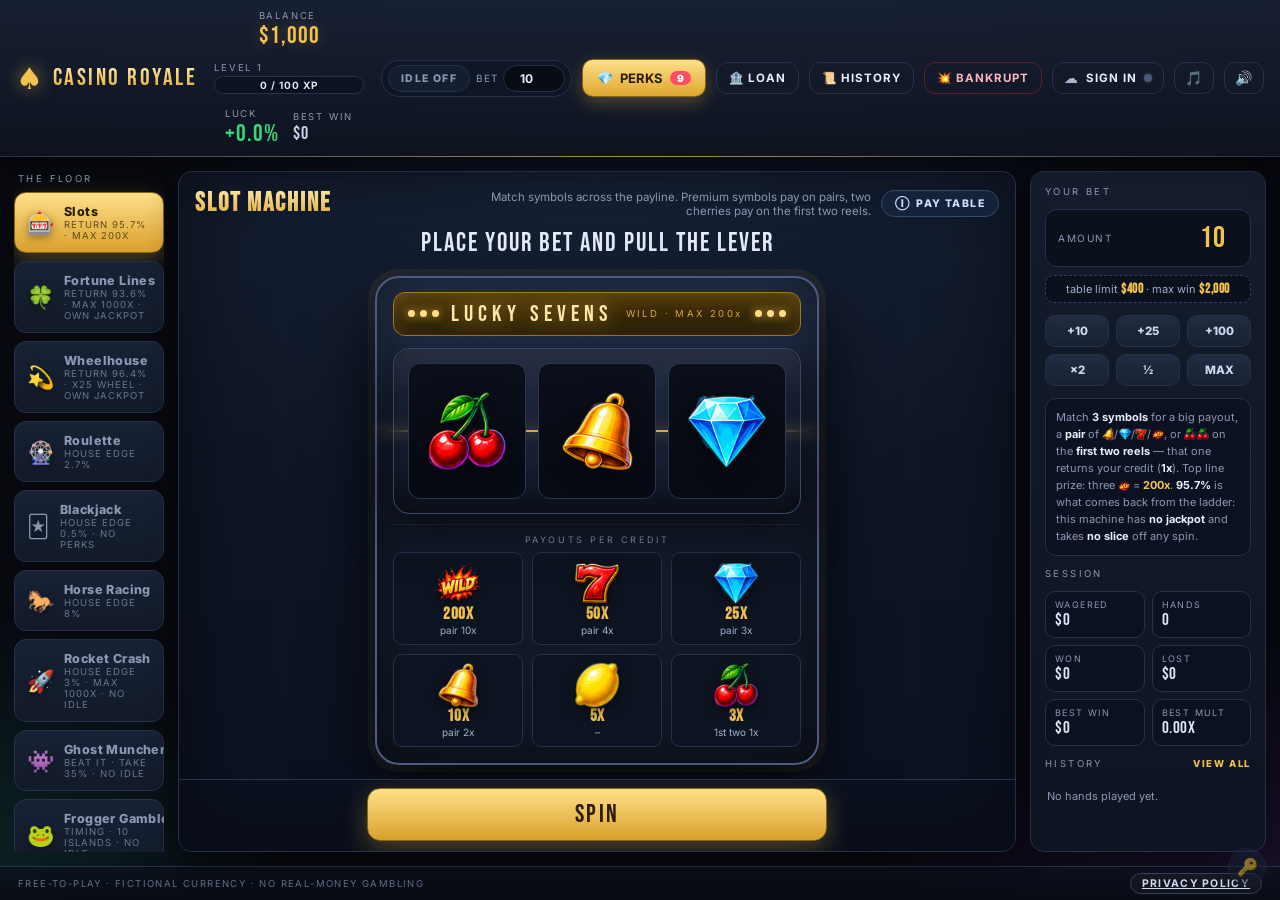
==== commit ed9396c2: "Add files via upload" ====
--- a/index.html
+++ b/index.html
@@ -95,6 +95,7 @@
 
 <div id="cheatBox">
   <div id="cheatPanel" class="cheat-panel" hidden>
+    <div id="cheatHintEl" class="cheat-hint" hidden></div>
     <input id="cheatInput" class="cheat-input" type="text" placeholder="enter code…" autocomplete="off" spellcheck="false">
   </div>
   <button id="cheatBtn" class="cheat-btn" type="button" title="Code entry" aria-label="Enter a code">&#128273;</button>
